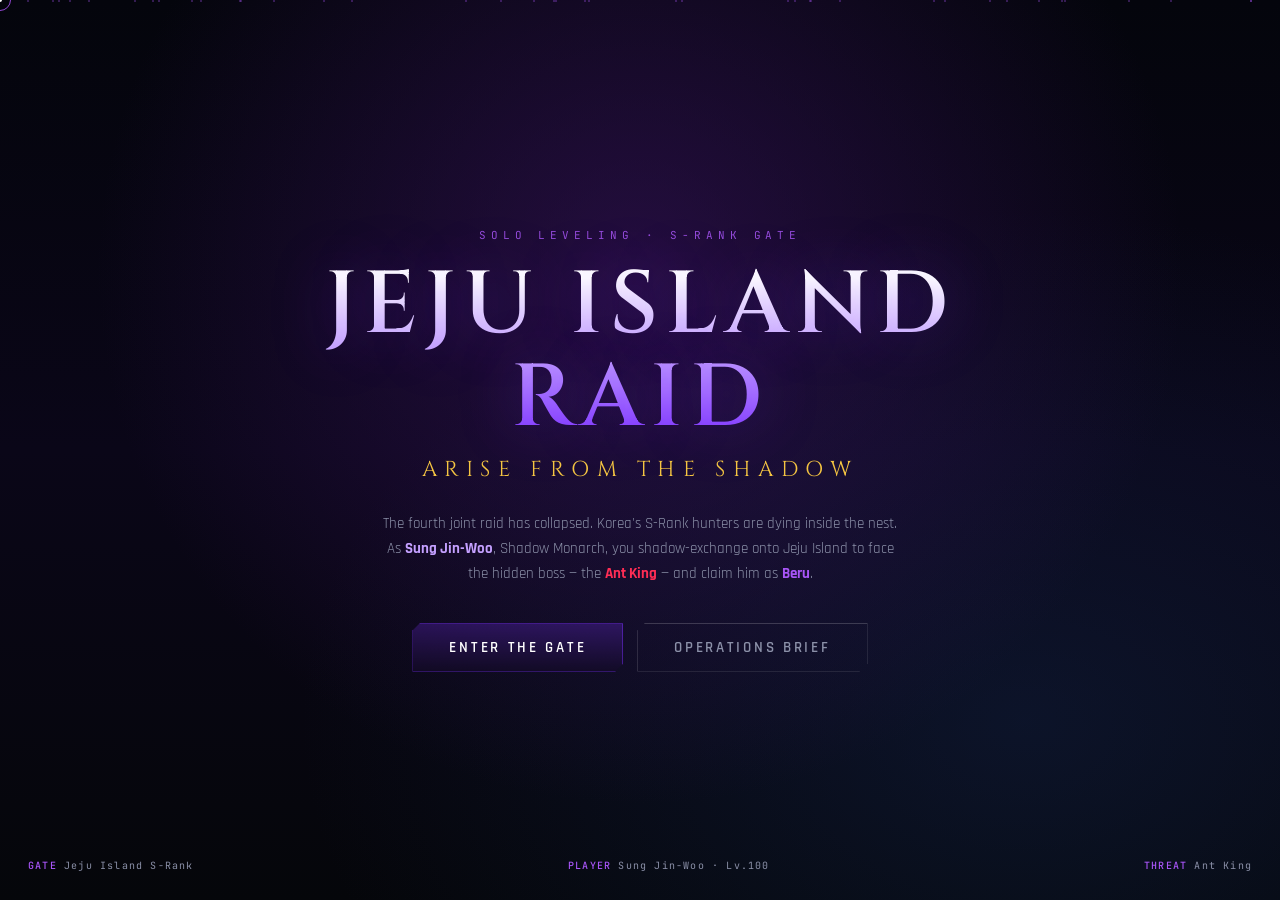
==== jeju-island-raid/jeju-island-raid-PLAY.html @ 2cbc97f1 "Fix freeze: bundle Three.js offline, instant load finish, GoW camera Root cause was CDN Three.js fai" ====
<!DOCTYPE html>
<html lang="en">
<head>
  <meta charset="UTF-8" />
  <meta name="viewport" content="width=device-width, initial-scale=1.0, maximum-scale=1.0, user-scalable=no" />
  <title>JEJU ISLAND RAID — Solo Leveling</title>
  <meta name="description" content="Play as Sung Jin-Woo in the Jeju Island Raid. Shadow Army, Ant King boss, God of War style 3rd person." />
  <link rel="preconnect" href="https://fonts.googleapis.com" />
  <link rel="preconnect" href="https://fonts.gstatic.com" crossorigin />
  <link href="https://fonts.googleapis.com/css2?family=Cinzel:wght@400;600;700&family=JetBrains+Mono:wght@400;500&family=Rajdhani:wght@400;500;600;700&display=swap" rel="stylesheet" />
  
  <style>
    #boot-error {
      display: none; position: fixed; bottom: 12px; left: 12px; right: 12px; z-index: 99999;
      background: #1a0510; border: 1px solid #ff2d55; color: #ff8aa0;
      padding: 12px 16px; font: 12px/1.45 'JetBrains Mono', monospace;
      max-height: 35vh; overflow: auto; white-space: pre-wrap;
    }
    #boot-error.show { display: block; }
  </style>
</head>
<body>
  <canvas id="game-canvas"></canvas>
  <div id="cursor"></div>
  <div id="cursor-dot"></div>
  <div id="hit-vignette"></div>
  <div id="low-hp"></div>
  <div id="letterbox"></div>
  <div id="dmg-layer"></div>
  <div id="boot-error"></div>

  <!-- TITLE -->
  <div id="title-screen" class="screen">
    <div class="screen-particles" id="screen-particles"></div>
    <div class="title-mark">SOLO LEVELING  ·  S-RANK GATE</div>
    <h1 class="main-title">JEJU ISLAND<br/>RAID</h1>
    <div class="sub-title">Arise from the Shadow</div>
    <p class="blurb">
      The fourth joint raid has collapsed. Korea's S-Rank hunters are dying inside the nest.
      As <b style="color:#c4a0ff">Sung Jin-Woo</b>, Shadow Monarch, you shadow-exchange onto Jeju Island
      to face the hidden boss — the <b style="color:#ff2d55">Ant King</b> — and claim him as <b style="color:#a855f7">Beru</b>.
    </p>
    <div class="btn-row">
      <button class="btn" id="btn-start" type="button">Enter the Gate</button>
      <button class="btn secondary" id="btn-how" type="button">Operations Brief</button>
    </div>
    <div id="how-panel" class="hidden" style="margin-top:24px;max-width:560px;padding:18px 22px;background:rgba(8,10,20,0.85);border:1px solid rgba(123,47,255,0.3);font-size:13px;line-height:1.7;color:#a0a4b8;text-align:left">
      <b style="color:#f5c542">CONTROLS</b><br/>
      <span style="color:#e8eaf2">WASD</span> Move · <span style="color:#e8eaf2">Mouse</span> Look (click game) · <span style="color:#e8eaf2">LMB</span> Attack<br/>
      <span style="color:#e8eaf2">1</span> Mutilation · <span style="color:#e8eaf2">2</span> Dagger Rush · <span style="color:#e8eaf2">3</span> Bloodlust<br/>
      <span style="color:#e8eaf2">4</span> Ruler's Authority · <span style="color:#e8eaf2">5</span> Monarch's Domain<br/>
      <span style="color:#e8eaf2">Q</span> Quicksilver · <span style="color:#e8eaf2">E</span> Stealth · <span style="color:#e8eaf2">R</span> Shadow Exchange · <span style="color:#e8eaf2">F</span> ARISE<br/>
      <b style="color:#a855f7">CAMERA</b> God of War style over-shoulder 3rd person. Scroll to zoom.
    </div>
    <div class="lore-panel">
      <span><b>GATE</b> Jeju Island S-Rank</span>
      <span><b>PLAYER</b> Sung Jin-Woo · Lv.100</span>
      <span><b>THREAT</b> Ant King</span>
    </div>
  </div>

  <!-- LOADING -->
  <div id="loading-screen" class="screen hidden">
    <div class="title-mark">SYSTEM</div>
    <h2 class="main-title" style="font-size:clamp(1.5rem,4vw,2.5rem)">SHADOW EXCHANGE</h2>
    <div id="loading-bar-wrap"><div id="loading-bar"></div></div>
    <div id="loading-text">Initializing...</div>
  </div>

  <!-- HUD -->
  <div id="hud">
    <div id="top-bar">
      <div class="mission-badge hud-panel">
        <div class="label">MISSION</div>
        <div class="name">Jeju Island Raid</div>
        <div class="phase" id="phase-label">Beach Assault</div>
      </div>
      <div class="stat-cluster">
        <div class="mini-stat hud-panel"><div class="v" id="kill-count">0</div><div class="l">KILLS</div></div>
        <div class="mini-stat hud-panel"><div class="v" id="shadow-count">0</div><div class="l">SHADOWS</div></div>
      </div>
    </div>
    <div id="boss-bar" class="hud-panel">
      <div class="boss-name-row">
        <span class="boss-name">ANT KING</span>
        <span class="boss-tag" id="boss-hp-text">—</span>
      </div>
      <div class="boss-track"><div class="boss-fill" id="boss-fill"></div></div>
      <div class="boss-phase-pips"><span class="active"></span><span></span><span></span></div>
    </div>
    <div id="objective"></div>
    <div id="story-banner"><div class="chapter"></div><div class="line"></div><div class="sub"></div></div>
    <div id="ally-panel" class="hud-panel">
      <div class="ally-title">KOREAN RAID PARTY</div>
      <div id="ally-list"></div>
    </div>
    <div id="minimap" class="hud-panel">
      <canvas id="minimap-canvas" width="140" height="140"></canvas>
      <div class="mm-label">JEJU · N↑</div>
    </div>
    <div id="kill-feed"></div>
    <div id="combo-display"><div class="count">0</div><div class="label">COMBO</div></div>
    <div id="crosshair"><i></i><i></i><i></i><i></i></div>
    <div id="vitals" class="hud-panel">
      <div class="player-row">
        <div class="avatar-ring">SJ</div>
        <div class="player-meta">
          <div class="name">Sung Jin-Woo</div>
          <div class="rank">SHADOW MONARCH</div>
          <div class="level" id="level-num">Lv. 100</div>
        </div>
      </div>
      <div class="bar-group">
        <div class="bar-line"><span class="tag">HP</span><div class="bar-track"><div class="bar-fill hp" id="hp-fill"></div></div><span class="num" id="hp-num">4500</span></div>
        <div class="bar-line"><span class="tag">MP</span><div class="bar-track"><div class="bar-fill mp" id="mp-fill"></div></div><span class="num" id="mp-num">2800</span></div>
      </div>
    </div>
    <div id="skill-bar" class="hud-panel">
      <div class="skill-slot" data-skill="mutilation"><div class="icon">⚔</div><div class="key">1</div><div class="cd-overlay"></div><div class="name-tip">Mutilation</div></div>
      <div class="skill-slot" data-skill="daggerRush"><div class="icon">🗡</div><div class="key">2</div><div class="cd-overlay"></div><div class="name-tip">Dagger Rush</div></div>
      <div class="skill-slot" data-skill="bloodlust"><div class="icon">👁</div><div class="key">3</div><div class="cd-overlay"></div><div class="name-tip">Bloodlust</div></div>
      <div class="skill-slot" data-skill="rulersAuthority"><div class="icon">✋</div><div class="key">4</div><div class="cd-overlay"></div><div class="name-tip">Ruler's Authority</div></div>
      <div class="skill-slot" data-skill="monarchDomain"><div class="icon">👑</div><div class="key">5</div><div class="cd-overlay"></div><div class="name-tip">Monarch's Domain</div></div>
      <div class="skill-slot" data-skill="quicksilver"><div class="icon">⚡</div><div class="key">Q</div><div class="cd-overlay"></div><div class="name-tip">Quicksilver</div></div>
      <div class="skill-slot" data-skill="stealth"><div class="icon">👤</div><div class="key">E</div><div class="cd-overlay"></div><div class="name-tip">Stealth</div></div>
      <div class="skill-slot" data-skill="shadowExchange"><div class="icon">🌀</div><div class="key">R</div><div class="cd-overlay"></div><div class="name-tip">Shadow Exchange</div></div>
      <div class="skill-slot" data-skill="arise"><div class="icon">🌑</div><div class="key">F</div><div class="cd-overlay"></div><div class="name-tip">ARISE</div></div>
    </div>
    <div id="shadow-tray" class="hud-panel">
      <div class="shadow-tray-title">SHADOW ARMY</div>
      <div class="shadow-list" id="shadow-list"></div>
    </div>
    <div id="interact-prompt"></div>
    <div id="controls-help">
      <div><kbd>WASD</kbd> Move · <kbd>LMB</kbd> Attack · <kbd>1-5</kbd> Skills</div>
      <div><kbd>Q</kbd> Speed · <kbd>E</kbd> Stealth · <kbd>R</kbd> Teleport · <kbd>F</kbd> Arise</div>
    </div>
    <div id="system-msg">
      <div class="sys-label">— SYSTEM —</div>
      <div class="sys-body"></div>
      <div class="sys-sub"></div>
    </div>
  </div>

  <div id="arise-overlay">
    <div class="arise-word">ARISE</div>
    <div class="arise-sub">SHADOW EXTRACTION</div>
  </div>

  <div id="overlay-menu">
    <h2>PAUSED</h2>
    <p style="color:var(--muted);margin-bottom:8px;letter-spacing:0.15em;font-size:13px">JEJU ISLAND S-RANK GATE</p>
    <button class="btn" id="btn-resume" type="button">Resume Raid</button>
    <button class="btn secondary" id="btn-restart" type="button">Restart</button>
    <button class="btn secondary" id="btn-title" type="button">Title Screen</button>
  </div>

  <div id="victory-screen" class="screen hidden">
    <div class="title-mark">GATE CLEARED</div>
    <h1 class="main-title" style="font-size:clamp(2rem,6vw,4rem)">JEJU ISLAND<br/>RECLAIMED</h1>
    <div class="sub-title">The Shadow Monarch Prevails</div>
    <div id="victory-stats" class="blurb" style="text-align:center;line-height:2"></div>
    <div class="btn-row"><button class="btn" id="btn-victory-again" type="button">Raid Again</button></div>
  </div>

  <div id="defeat-screen" class="screen hidden">
    <div class="title-mark">RAID FAILED</div>
    <h1 class="main-title" style="font-size:clamp(2rem,5vw,3.5rem);background:linear-gradient(180deg,#fff,#ff2d55);-webkit-background-clip:text;background-clip:text;color:transparent">YOU HAVE FALLEN</h1>
    <p class="blurb">Even the Shadow Monarch can be overwhelmed. Rise again.</p>
    <div class="btn-row"><button class="btn danger" id="btn-defeat-again" type="button">Try Again</button></div>
  </div>

  <div id="touch-controls">
    <div class="stick-zone"><div class="stick-knob"></div></div>
    <div class="atk-btn">ATK</div>
    <div class="sk-btn" data-skill="mutilation" style="bottom:120px;right:40px">1</div>
    <div class="sk-btn" data-skill="daggerRush" style="bottom:120px;right:100px">2</div>
    <div class="sk-btn" data-skill="monarchDomain" style="bottom:170px;right:70px">5</div>
    <div class="sk-btn" data-skill="shadowExchange" style="bottom:90px;right:160px">R</div>
    <div class="sk-btn" data-skill="arise" style="bottom:170px;right:130px">F</div>
  </div>

  <!-- LOCAL Three.js first (offline-safe). CDN fallbacks if local missing. -->
  
<style>
/* ═══════════════════════════════════════════════════════════════
   JEJU ISLAND RAID — Solo Leveling
   Cinematic HUD & UI System
   ═══════════════════════════════════════════════════════════════ */

:root {
  --void: #05060a;
  --shadow: #0a0c18;
  --purple: #7b2fff;
  --purple-glow: #a855f7;
  --purple-dim: rgba(123, 47, 255, 0.35);
  --crimson: #ff2d55;
  --gold: #f5c542;
  --ice: #5ee7ff;
  --fire: #ff6b2d;
  --heal: #3dff9a;
  --mana: #4da6ff;
  --hp: #ff3b5c;
  --panel: rgba(8, 10, 20, 0.78);
  --border: rgba(123, 47, 255, 0.45);
  --text: #e8eaf2;
  --muted: #8b90a8;
  --font-display: 'Cinzel', 'Times New Roman', serif;
  --font-ui: 'Rajdhani', 'Segoe UI', sans-serif;
  --font-mono: 'JetBrains Mono', 'Consolas', monospace;
}

* { box-sizing: border-box; margin: 0; padding: 0; }

html, body {
  width: 100%; height: 100%;
  overflow: hidden;
  background: var(--void);
  color: var(--text);
  font-family: var(--font-ui);
  user-select: none;
  cursor: none;
}

#game-canvas {
  position: fixed; inset: 0;
  width: 100%; height: 100%;
  display: block;
  z-index: 0;
}

/* ── Custom Cursor ── */
#cursor {
  position: fixed; width: 22px; height: 22px;
  border: 1.5px solid rgba(168, 85, 247, 0.9);
  border-radius: 50%;
  pointer-events: none; z-index: 9999;
  transform: translate(-50%, -50%);
  mix-blend-mode: difference;
  transition: width .12s, height .12s, border-color .12s;
}
#cursor.attack { width: 34px; height: 34px; border-color: var(--crimson); }
#cursor-dot {
  position: fixed; width: 4px; height: 4px;
  background: #fff; border-radius: 50%;
  pointer-events: none; z-index: 9999;
  transform: translate(-50%, -50%);
}

/* ── Screens ── */
.screen {
  position: fixed; inset: 0; z-index: 100;
  display: flex; flex-direction: column;
  align-items: center; justify-content: center;
  background:
    radial-gradient(ellipse at 50% 30%, rgba(60, 20, 100, 0.55), transparent 60%),
    radial-gradient(ellipse at 80% 80%, rgba(20, 40, 80, 0.4), transparent 50%),
    linear-gradient(180deg, #04050c 0%, #0a0618 50%, #05060a 100%);
  transition: opacity .6s ease, visibility .6s;
}
.screen.hidden { opacity: 0; visibility: hidden; pointer-events: none; }
.hidden { display: none !important; }

/* Title screen needs cursor + clicks */
#title-screen, #loading-screen, #victory-screen, #defeat-screen, #overlay-menu {
  cursor: auto;
}
#title-screen .btn, #how-panel, #overlay-menu .btn {
  pointer-events: auto;
  cursor: pointer;
}

.screen-particles {
  position: absolute; inset: 0; overflow: hidden; pointer-events: none;
}
.screen-particles span {
  position: absolute; width: 2px; height: 2px;
  background: var(--purple-glow); border-radius: 50%;
  opacity: 0.4; animation: float-up 8s linear infinite;
}
@keyframes float-up {
  0% { transform: translateY(100vh) scale(0); opacity: 0; }
  20% { opacity: 0.6; }
  100% { transform: translateY(-10vh) scale(1.5); opacity: 0; }
}

.title-mark {
  font-family: var(--font-mono);
  font-size: 11px; letter-spacing: 0.45em;
  color: var(--purple-glow); text-transform: uppercase;
  margin-bottom: 18px; opacity: 0.85;
}
.main-title {
  font-family: var(--font-display);
  font-size: clamp(2.4rem, 7vw, 5.5rem);
  font-weight: 600; letter-spacing: 0.08em;
  background: linear-gradient(180deg, #fff 10%, #c4a0ff 50%, #7b2fff 100%);
  -webkit-background-clip: text; background-clip: text;
  color: transparent;
  text-shadow: 0 0 60px rgba(123, 47, 255, 0.35);
  line-height: 1.05; text-align: center;
}
.sub-title {
  font-family: var(--font-display);
  font-size: clamp(0.95rem, 2.2vw, 1.35rem);
  letter-spacing: 0.35em; color: var(--gold);
  margin-top: 10px; text-transform: uppercase;
}
.blurb {
  max-width: 520px; text-align: center;
  color: var(--muted); font-size: 15px; line-height: 1.65;
  margin: 28px 20px 36px; font-weight: 400;
}

.btn-row { display: flex; gap: 14px; flex-wrap: wrap; justify-content: center; }

.btn {
  position: relative;
  font-family: var(--font-ui);
  font-size: 15px; font-weight: 600; letter-spacing: 0.18em;
  text-transform: uppercase; padding: 14px 36px;
  border: 1px solid var(--border);
  background: linear-gradient(180deg, rgba(123,47,255,0.25), rgba(20,10,40,0.6));
  color: #fff; cursor: pointer;
  transition: all .25s ease;
  clip-path: polygon(8px 0, 100% 0, 100% calc(100% - 8px), calc(100% - 8px) 100%, 0 100%, 0 8px);
}
.btn:hover {
  background: linear-gradient(180deg, rgba(168,85,247,0.45), rgba(60,20,100,0.7));
  box-shadow: 0 0 30px rgba(123,47,255,0.45), inset 0 0 20px rgba(168,85,247,0.15);
  transform: translateY(-2px);
}
.btn.secondary {
  background: transparent; border-color: rgba(255,255,255,0.18); color: var(--muted);
}
.btn.secondary:hover { color: #fff; border-color: rgba(255,255,255,0.4); box-shadow: none; }
.btn.danger {
  border-color: rgba(255,45,85,0.5);
  background: linear-gradient(180deg, rgba(255,45,85,0.25), rgba(40,5,15,0.6));
}

.lore-panel {
  position: absolute; bottom: 28px; left: 28px; right: 28px;
  display: flex; justify-content: space-between; gap: 20px;
  font-family: var(--font-mono); font-size: 10px;
  color: var(--muted); letter-spacing: 0.12em; flex-wrap: wrap;
}
.lore-panel b { color: var(--purple-glow); font-weight: 500; }

/* ── Loading ── */
#loading-bar-wrap {
  width: min(360px, 70vw); height: 3px;
  background: rgba(255,255,255,0.08); margin-top: 28px; overflow: hidden;
}
#loading-bar {
  height: 100%; width: 0%;
  background: linear-gradient(90deg, var(--purple), var(--purple-glow), var(--ice));
  box-shadow: 0 0 12px var(--purple-glow);
  transition: width .2s ease;
}
#loading-text {
  margin-top: 12px; font-family: var(--font-mono);
  font-size: 11px; letter-spacing: 0.2em; color: var(--muted);
}

/* ── HUD ── */
#hud {
  position: fixed; inset: 0; z-index: 20;
  pointer-events: none; opacity: 0;
  transition: opacity .5s;
}
#hud.visible { opacity: 1; }

.hud-panel {
  background: var(--panel);
  backdrop-filter: blur(14px); -webkit-backdrop-filter: blur(14px);
  border: 1px solid rgba(123, 47, 255, 0.28);
  box-shadow: 0 8px 32px rgba(0,0,0,0.45), inset 0 1px 0 rgba(255,255,255,0.04);
}

/* Top bar */
#top-bar {
  position: absolute; top: 0; left: 0; right: 0;
  display: flex; justify-content: space-between; align-items: flex-start;
  padding: 16px 20px; gap: 16px;
}

.mission-badge {
  padding: 10px 16px; min-width: 220px;
}
.mission-badge .label {
  font-family: var(--font-mono); font-size: 9px;
  letter-spacing: 0.3em; color: var(--purple-glow); margin-bottom: 4px;
}
.mission-badge .name {
  font-family: var(--font-display); font-size: 15px; letter-spacing: 0.08em;
}
.mission-badge .phase {
  font-size: 12px; color: var(--muted); margin-top: 2px;
}

.stat-cluster { display: flex; gap: 10px; align-items: stretch; }

.mini-stat {
  padding: 8px 14px; text-align: center; min-width: 72px;
}
.mini-stat .v {
  font-family: var(--font-display); font-size: 18px; color: var(--gold);
  line-height: 1;
}
.mini-stat .l {
  font-family: var(--font-mono); font-size: 9px;
  letter-spacing: 0.15em; color: var(--muted); margin-top: 3px;
}

/* Player vitals */
#vitals {
  position: absolute; bottom: 24px; left: 20px;
  width: min(340px, 42vw); padding: 14px 16px;
}
.player-row {
  display: flex; align-items: center; gap: 12px; margin-bottom: 10px;
}
.avatar-ring {
  width: 52px; height: 52px; border-radius: 50%;
  border: 2px solid var(--purple-glow);
  background:
    radial-gradient(circle at 40% 35%, #3a2060, #120818),
    linear-gradient(135deg, #7b2fff, #1a0a30);
  display: flex; align-items: center; justify-content: center;
  font-family: var(--font-display); font-size: 16px; color: #fff;
  box-shadow: 0 0 20px rgba(123,47,255,0.5);
  flex-shrink: 0; position: relative;
}
.avatar-ring::after {
  content: ''; position: absolute; inset: -4px;
  border-radius: 50%; border: 1px solid rgba(168,85,247,0.3);
  animation: pulse-ring 2.4s ease-in-out infinite;
}
@keyframes pulse-ring {
  0%, 100% { opacity: 0.4; transform: scale(1); }
  50% { opacity: 1; transform: scale(1.05); }
}
.player-meta .name {
  font-family: var(--font-display); font-size: 15px; letter-spacing: 0.06em;
}
.player-meta .rank {
  font-family: var(--font-mono); font-size: 10px;
  color: var(--purple-glow); letter-spacing: 0.2em; margin-top: 2px;
}
.player-meta .level {
  font-size: 12px; color: var(--gold); margin-top: 1px;
}

.bar-group { display: flex; flex-direction: column; gap: 6px; }
.bar-line {
  display: grid; grid-template-columns: 28px 1fr 44px;
  align-items: center; gap: 8px;
}
.bar-line .tag {
  font-family: var(--font-mono); font-size: 10px;
  letter-spacing: 0.1em; color: var(--muted);
}
.bar-track {
  height: 8px; background: rgba(0,0,0,0.45);
  border: 1px solid rgba(255,255,255,0.06);
  overflow: hidden; position: relative;
  clip-path: polygon(0 0, 100% 0, 100% 100%, 4px 100%, 0 calc(100% - 4px));
}
.bar-fill {
  height: 100%; width: 100%;
  transition: width .18s ease-out;
  position: relative;
}
.bar-fill::after {
  content: ''; position: absolute; inset: 0;
  background: linear-gradient(180deg, rgba(255,255,255,0.25), transparent 60%);
}
.bar-fill.hp { background: linear-gradient(90deg, #8b1028, var(--hp), #ff7a90); box-shadow: 0 0 10px rgba(255,59,92,0.5); }
.bar-fill.mp { background: linear-gradient(90deg, #104a8b, var(--mana), #7ec8ff); box-shadow: 0 0 10px rgba(77,166,255,0.5); }
.bar-fill.xp { background: linear-gradient(90deg, #5a3a00, var(--gold), #ffe08a); height: 4px; }
.bar-line .num {
  font-family: var(--font-mono); font-size: 10px;
  color: var(--text); text-align: right;
}

/* Skills */
#skill-bar {
  position: absolute; bottom: 24px; left: 50%;
  transform: translateX(-50%);
  display: flex; gap: 8px; padding: 10px 14px;
  pointer-events: auto;
}
.skill-slot {
  width: 58px; height: 58px;
  border: 1px solid rgba(123,47,255,0.35);
  background: rgba(10, 8, 22, 0.85);
  position: relative; cursor: pointer;
  transition: transform .15s, border-color .15s, box-shadow .15s;
  clip-path: polygon(6px 0, 100% 0, 100% calc(100% - 6px), calc(100% - 6px) 100%, 0 100%, 0 6px);
}
.skill-slot:hover, .skill-slot.ready:hover {
  transform: translateY(-3px);
  border-color: var(--purple-glow);
  box-shadow: 0 0 18px rgba(123,47,255,0.45);
}
.skill-slot .icon {
  position: absolute; inset: 0;
  display: flex; align-items: center; justify-content: center;
  font-size: 20px; filter: drop-shadow(0 0 6px rgba(168,85,247,0.6));
}
.skill-slot .key {
  position: absolute; bottom: 2px; right: 4px;
  font-family: var(--font-mono); font-size: 9px;
  color: var(--gold); background: rgba(0,0,0,0.55);
  padding: 1px 4px; border-radius: 2px;
}
.skill-slot .cd-overlay {
  position: absolute; inset: 0;
  background: rgba(0,0,0,0.65);
  display: flex; align-items: center; justify-content: center;
  font-family: var(--font-mono); font-size: 14px; color: #fff;
  opacity: 0; pointer-events: none;
}
.skill-slot.on-cd .cd-overlay { opacity: 1; }
.skill-slot .name-tip {
  position: absolute; bottom: calc(100% + 8px); left: 50%;
  transform: translateX(-50%);
  white-space: nowrap; padding: 6px 10px;
  background: rgba(8,10,20,0.95); border: 1px solid var(--border);
  font-size: 11px; letter-spacing: 0.08em; opacity: 0;
  pointer-events: none; transition: opacity .15s;
}
.skill-slot:hover .name-tip { opacity: 1; }

/* Shadow army tray */
#shadow-tray {
  position: absolute; bottom: 24px; right: 20px;
  padding: 12px 14px; width: min(280px, 36vw);
}
.shadow-tray-title {
  font-family: var(--font-mono); font-size: 9px;
  letter-spacing: 0.28em; color: var(--purple-glow); margin-bottom: 8px;
}
.shadow-list { display: flex; flex-direction: column; gap: 6px; }
.shadow-row {
  display: grid; grid-template-columns: 28px 1fr auto;
  gap: 8px; align-items: center;
  padding: 5px 8px;
  background: rgba(123,47,255,0.08);
  border-left: 2px solid var(--purple);
}
.shadow-row .rank {
  font-family: var(--font-mono); font-size: 9px;
  color: var(--gold); letter-spacing: 0.05em;
}
.shadow-row .sname {
  font-size: 12px; letter-spacing: 0.04em;
}
.shadow-row .scount {
  font-family: var(--font-mono); font-size: 11px; color: var(--ice);
}

/* Ally panel */
#ally-panel {
  position: absolute; top: 90px; left: 20px;
  padding: 10px 12px; width: 200px;
}
.ally-title {
  font-family: var(--font-mono); font-size: 9px;
  letter-spacing: 0.25em; color: var(--gold); margin-bottom: 8px;
}
.ally-row {
  display: flex; align-items: center; gap: 8px;
  margin-bottom: 7px; font-size: 12px;
}
.ally-dot {
  width: 8px; height: 8px; border-radius: 50%;
  background: var(--heal); box-shadow: 0 0 6px var(--heal); flex-shrink: 0;
}
.ally-dot.down { background: var(--crimson); box-shadow: 0 0 6px var(--crimson); }
.ally-dot.busy { background: var(--fire); box-shadow: 0 0 6px var(--fire); }
.ally-name { flex: 1; white-space: nowrap; overflow: hidden; text-overflow: ellipsis; }
.ally-hp {
  width: 48px; height: 3px; background: rgba(0,0,0,0.5);
  overflow: hidden;
}
.ally-hp > i {
  display: block; height: 100%; width: 100%;
  background: linear-gradient(90deg, #1a6b3a, var(--heal));
}

/* Boss bar */
#boss-bar {
  position: absolute; top: 18px; left: 50%;
  transform: translateX(-50%);
  width: min(560px, 70vw);
  padding: 12px 18px;
  opacity: 0; transition: opacity .4s;
  pointer-events: none;
}
#boss-bar.visible { opacity: 1; }
.boss-name-row {
  display: flex; justify-content: space-between; align-items: baseline;
  margin-bottom: 6px;
}
.boss-name {
  font-family: var(--font-display); font-size: 16px;
  letter-spacing: 0.12em; color: var(--crimson);
  text-shadow: 0 0 16px rgba(255,45,85,0.5);
}
.boss-tag {
  font-family: var(--font-mono); font-size: 10px;
  letter-spacing: 0.2em; color: var(--muted);
}
.boss-track {
  height: 12px; background: rgba(0,0,0,0.55);
  border: 1px solid rgba(255,45,85,0.35);
  overflow: hidden; position: relative;
}
.boss-fill {
  height: 100%; width: 100%;
  background: linear-gradient(90deg, #4a0510, var(--crimson), #ff8a9a);
  box-shadow: 0 0 16px rgba(255,45,85,0.55);
  transition: width .2s ease-out;
  position: relative;
}
.boss-fill::after {
  content: ''; position: absolute; inset: 0;
  background: linear-gradient(180deg, rgba(255,255,255,0.2), transparent 55%);
}
.boss-phase-pips {
  display: flex; gap: 4px; margin-top: 6px; justify-content: center;
}
.boss-phase-pips span {
  width: 28px; height: 3px; background: rgba(255,255,255,0.15);
}
.boss-phase-pips span.active { background: var(--crimson); box-shadow: 0 0 8px var(--crimson); }
.boss-phase-pips span.done { background: var(--gold); }

/* Crosshair center */
#crosshair {
  position: absolute; top: 50%; left: 50%;
  transform: translate(-50%, -50%);
  width: 28px; height: 28px; pointer-events: none;
  opacity: 0.7;
}
#crosshair::before, #crosshair::after {
  content: ''; position: absolute; background: rgba(232,234,242,0.7);
}
#crosshair::before { width: 2px; height: 100%; left: 50%; transform: translateX(-50%); }
#crosshair::after { height: 2px; width: 100%; top: 50%; transform: translateY(-50%); }
#crosshair i {
  position: absolute; width: 6px; height: 6px;
  border: 1.5px solid var(--purple-glow);
}
#crosshair i:nth-child(1) { top: 0; left: 0; border-right: 0; border-bottom: 0; }
#crosshair i:nth-child(2) { top: 0; right: 0; border-left: 0; border-bottom: 0; }
#crosshair i:nth-child(3) { bottom: 0; left: 0; border-right: 0; border-top: 0; }
#crosshair i:nth-child(4) { bottom: 0; right: 0; border-left: 0; border-top: 0; }

/* Damage numbers */
#dmg-layer {
  position: fixed; inset: 0; z-index: 30;
  pointer-events: none; overflow: hidden;
}
.dmg-num {
  position: absolute;
  font-family: var(--font-display);
  font-weight: 700; font-size: 22px;
  color: #fff; text-shadow: 0 0 8px rgba(0,0,0,0.8), 0 2px 0 #000;
  animation: dmg-float 0.9s ease-out forwards;
  pointer-events: none;
}
.dmg-num.crit {
  font-size: 32px; color: var(--gold);
  text-shadow: 0 0 16px rgba(245,197,66,0.8), 0 2px 0 #000;
}
.dmg-num.heal { color: var(--heal); font-size: 18px; }
.dmg-num.shadow { color: var(--purple-glow); font-size: 16px; }
.dmg-num.skill { color: var(--ice); font-size: 26px; }
@keyframes dmg-float {
  0% { opacity: 1; transform: translate(-50%, 0) scale(0.6); }
  20% { transform: translate(-50%, -20px) scale(1.15); }
  100% { opacity: 0; transform: translate(-50%, -70px) scale(0.9); }
}

/* Combo / kill feed */
#combo-display {
  position: absolute; top: 38%; right: 28px;
  text-align: right; opacity: 0; transition: opacity .2s;
}
#combo-display.show { opacity: 1; }
#combo-display .count {
  font-family: var(--font-display); font-size: 42px;
  color: var(--gold); line-height: 1;
  text-shadow: 0 0 24px rgba(245,197,66,0.5);
}
#combo-display .label {
  font-family: var(--font-mono); font-size: 11px;
  letter-spacing: 0.3em; color: var(--muted);
}

#kill-feed {
  position: absolute; top: 100px; right: 20px;
  width: 260px; display: flex; flex-direction: column; gap: 4px;
}
.kill-item {
  font-family: var(--font-mono); font-size: 11px;
  padding: 6px 10px;
  background: rgba(8,10,20,0.7); border-left: 2px solid var(--purple);
  animation: feed-in .3s ease-out;
  color: var(--muted);
}
.kill-item b { color: var(--purple-glow); font-weight: 500; }
.kill-item.boss { border-left-color: var(--crimson); }
.kill-item.boss b { color: var(--crimson); }
@keyframes feed-in {
  from { opacity: 0; transform: translateX(20px); }
  to { opacity: 1; transform: translateX(0); }
}

/* Story / cinematic banner */
#story-banner {
  position: absolute; top: 22%; left: 50%;
  transform: translateX(-50%);
  text-align: center; max-width: 700px;
  opacity: 0; transition: opacity .5s;
  pointer-events: none; padding: 0 20px;
}
#story-banner.show { opacity: 1; }
#story-banner .chapter {
  font-family: var(--font-mono); font-size: 11px;
  letter-spacing: 0.4em; color: var(--purple-glow); margin-bottom: 8px;
}
#story-banner .line {
  font-family: var(--font-display); font-size: clamp(1.2rem, 3vw, 2rem);
  letter-spacing: 0.1em; line-height: 1.3;
  text-shadow: 0 4px 30px rgba(0,0,0,0.9);
}
#story-banner .sub {
  margin-top: 10px; font-size: 14px; color: var(--muted);
  letter-spacing: 0.06em;
}

/* Objective toast */
#objective {
  position: absolute; top: 88px; left: 50%;
  transform: translateX(-50%);
  padding: 8px 18px;
  font-family: var(--font-mono); font-size: 12px;
  letter-spacing: 0.12em;
  border: 1px solid rgba(245,197,66,0.3);
  background: rgba(8,10,20,0.75);
  color: var(--gold);
  opacity: 0; transition: opacity .4s;
  white-space: nowrap; max-width: 90vw; overflow: hidden; text-overflow: ellipsis;
}
#objective.show { opacity: 1; }

/* Interact prompt */
#interact-prompt {
  position: absolute; bottom: 130px; left: 50%;
  transform: translateX(-50%);
  padding: 8px 16px;
  font-size: 13px; letter-spacing: 0.1em;
  background: rgba(8,10,20,0.85);
  border: 1px solid var(--border);
  opacity: 0; transition: opacity .2s;
  pointer-events: none;
}
#interact-prompt.show { opacity: 1; }
#interact-prompt kbd {
  display: inline-block; padding: 2px 7px;
  border: 1px solid var(--gold); color: var(--gold);
  font-family: var(--font-mono); font-size: 11px; margin-right: 8px;
}

/* Pause / death / victory overlays */
#overlay-menu {
  position: fixed; inset: 0; z-index: 80;
  background: rgba(4,5,12,0.82);
  backdrop-filter: blur(10px);
  display: none; flex-direction: column;
  align-items: center; justify-content: center; gap: 16px;
}
#overlay-menu.open { display: flex; }
#overlay-menu h2 {
  font-family: var(--font-display); font-size: 2.4rem;
  letter-spacing: 0.15em; margin-bottom: 12px;
}

/* Controls help */
#controls-help {
  position: absolute; bottom: 110px; left: 20px;
  font-family: var(--font-mono); font-size: 10px;
  color: var(--muted); letter-spacing: 0.06em;
  line-height: 1.7; opacity: 0.7;
  transition: opacity .3s;
}
#controls-help.hide { opacity: 0; }
#controls-help kbd {
  display: inline-block; min-width: 16px; text-align: center;
  padding: 1px 4px; margin-right: 2px;
  border: 1px solid rgba(255,255,255,0.2);
  color: var(--text); font-size: 9px;
}

/* System notification (Solo Leveling style) */
#system-msg {
  position: absolute; top: 50%; left: 50%;
  transform: translate(-50%, -50%);
  min-width: 320px; max-width: 90vw;
  padding: 20px 28px;
  background: linear-gradient(180deg, rgba(15,10,30,0.95), rgba(8,6,18,0.98));
  border: 1px solid var(--purple);
  box-shadow: 0 0 40px rgba(123,47,255,0.35), inset 0 0 30px rgba(123,47,255,0.08);
  text-align: center;
  opacity: 0; pointer-events: none;
  transition: opacity .35s;
  z-index: 50;
}
#system-msg.show { opacity: 1; }
#system-msg .sys-label {
  font-family: var(--font-mono); font-size: 10px;
  letter-spacing: 0.4em; color: var(--purple-glow); margin-bottom: 10px;
}
#system-msg .sys-body {
  font-family: var(--font-display); font-size: 18px;
  letter-spacing: 0.08em; line-height: 1.4;
}
#system-msg .sys-sub {
  margin-top: 8px; font-size: 13px; color: var(--muted);
}

/* Arise cinematic */
#arise-overlay {
  position: fixed; inset: 0; z-index: 90;
  display: none; align-items: center; justify-content: center;
  background: radial-gradient(circle, rgba(40,10,80,0.4), rgba(0,0,0,0.92));
  flex-direction: column;
}
#arise-overlay.active { display: flex; }
#arise-overlay .arise-word {
  font-family: var(--font-display);
  font-size: clamp(3rem, 12vw, 8rem);
  letter-spacing: 0.35em;
  color: #fff;
  text-shadow:
    0 0 20px var(--purple-glow),
    0 0 60px var(--purple),
    0 0 120px rgba(123,47,255,0.8);
  animation: arise-pulse 1.2s ease-in-out infinite;
}
@keyframes arise-pulse {
  0%, 100% { transform: scale(1); filter: brightness(1); }
  50% { transform: scale(1.04); filter: brightness(1.3); }
}
#arise-overlay .arise-sub {
  margin-top: 20px;
  font-family: var(--font-mono); font-size: 14px;
  letter-spacing: 0.4em; color: var(--purple-glow);
}

/* Mobile touch controls */
#touch-controls {
  display: none; position: fixed; inset: 0; z-index: 25; pointer-events: none;
}
#touch-controls .stick-zone {
  position: absolute; bottom: 30px; left: 30px;
  width: 120px; height: 120px; pointer-events: auto;
  border-radius: 50%; background: rgba(255,255,255,0.06);
  border: 1px solid rgba(255,255,255,0.12);
}
#touch-controls .stick-knob {
  position: absolute; width: 48px; height: 48px;
  border-radius: 50%; background: rgba(168,85,247,0.45);
  border: 1px solid var(--purple-glow);
  top: 50%; left: 50%; transform: translate(-50%, -50%);
}
#touch-controls .atk-btn {
  position: absolute; bottom: 40px; right: 30px;
  width: 70px; height: 70px; border-radius: 50%;
  background: rgba(255,45,85,0.3); border: 1px solid var(--crimson);
  pointer-events: auto; display: flex; align-items: center; justify-content: center;
  font-family: var(--font-mono); font-size: 11px; letter-spacing: 0.1em;
}
#touch-controls .sk-btn {
  position: absolute; pointer-events: auto;
  width: 48px; height: 48px; border-radius: 50%;
  background: rgba(123,47,255,0.3); border: 1px solid var(--purple);
  display: flex; align-items: center; justify-content: center;
  font-size: 14px;
}
@media (pointer: coarse) {
  #touch-controls { display: block; }
  #controls-help { display: none; }
  body { cursor: auto; }
  #cursor, #cursor-dot { display: none !important; }
}

/* Letterbox for cinematics */
#letterbox {
  position: fixed; inset: 0; z-index: 40; pointer-events: none;
  opacity: 0; transition: opacity .5s;
}
#letterbox.active { opacity: 1; }
#letterbox::before, #letterbox::after {
  content: ''; position: absolute; left: 0; right: 0;
  height: 11vh; background: #000;
}
#letterbox::before { top: 0; }
#letterbox::after { bottom: 0; }

/* minimap */
#minimap {
  position: absolute; top: 90px; right: 20px;
  width: 140px; height: 140px;
  border: 1px solid rgba(123,47,255,0.4);
  background: rgba(5,8,16,0.75);
  overflow: hidden;
  clip-path: polygon(8px 0, 100% 0, 100% calc(100% - 8px), calc(100% - 8px) 100%, 0 100%, 0 8px);
}
#minimap canvas { width: 100%; height: 100%; display: block; }
#minimap .mm-label {
  position: absolute; bottom: 4px; left: 6px;
  font-family: var(--font-mono); font-size: 8px;
  letter-spacing: 0.15em; color: var(--muted);
}

/* Hit vignette */
#hit-vignette {
  position: fixed; inset: 0; z-index: 15; pointer-events: none;
  background: radial-gradient(ellipse at center, transparent 50%, rgba(180,0,30,0.55) 100%);
  opacity: 0; transition: opacity .15s;
}

/* Low HP pulse */
#low-hp {
  position: fixed; inset: 0; z-index: 14; pointer-events: none;
  box-shadow: inset 0 0 80px rgba(255,45,85,0.35);
  opacity: 0; transition: opacity .3s;
  animation: none;
}
#low-hp.on {
  opacity: 1;
  animation: lowhp-pulse 1.2s ease-in-out infinite;
}
@keyframes lowhp-pulse {
  0%, 100% { opacity: 0.4; }
  50% { opacity: 0.85; }
}

/* Scrollbar hide for any overflow panels */
::-webkit-scrollbar { width: 0; height: 0; }

</style>
<script>
/**
 * @license
 * Copyright 2010-2021 Three.js Authors
 * SPDX-License-Identifier: MIT
 */
!function(t,e){"object"==typeof exports&&"undefined"!=typeof module?e(exports):"function"==typeof define&&define.amd?define(["exports"],e):e((t="undefined"!=typeof globalThis?globalThis:t||self).THREE={})}(this,(function(t){"use strict";const e="128",n=100,i=300,r=301,s=302,a=303,o=304,l=306,c=307,h=1e3,u=1001,d=1002,p=1003,m=1004,f=1005,g=1006,v=1007,y=1008,x=1009,_=1012,w=1014,b=1015,M=1016,S=1020,T=1022,E=1023,A=1026,L=1027,R=33776,C=33777,P=33778,D=33779,I=35840,N=35841,B=35842,z=35843,F=37492,O=37496,H=2300,G=2301,U=2302,k=2400,V=2401,W=2402,j=2500,q=2501,X=3e3,Y=3001,Z=3007,J=3002,Q=3004,K=3005,$=3006,tt=7680,et=35044,nt=35048,it="300 es";class rt{addEventListener(t,e){void 0===this._listeners&&(this._listeners={});const n=this._listeners;void 0===n[t]&&(n[t]=[]),-1===n[t].indexOf(e)&&n[t].push(e)}hasEventListener(t,e){if(void 0===this._listeners)return!1;const n=this._listeners;return void 0!==n[t]&&-1!==n[t].indexOf(e)}removeEventListener(t,e){if(void 0===this._listeners)return;const n=this._listeners[t];if(void 0!==n){const t=n.indexOf(e);-1!==t&&n.splice(t,1)}}dispatchEvent(t){if(void 0===this._listeners)return;const e=this._listeners[t.type];if(void 0!==e){t.target=this;const n=e.slice(0);for(let e=0,i=n.length;e<i;e++)n[e].call(this,t);t.target=null}}}const st=[];for(let t=0;t<256;t++)st[t]=(t<16?"0":"")+t.toString(16);let at=1234567;const ot=Math.PI/180,lt=180/Math.PI;function ct(){const t=4294967295*Math.random()|0,e=4294967295*Math.random()|0,n=4294967295*Math.random()|0,i=4294967295*Math.random()|0;return(st[255&t]+st[t>>8&255]+st[t>>16&255]+st[t>>24&255]+"-"+st[255&e]+st[e>>8&255]+"-"+st[e>>16&15|64]+st[e>>24&255]+"-"+st[63&n|128]+st[n>>8&255]+"-"+st[n>>16&255]+st[n>>24&255]+st[255&i]+st[i>>8&255]+st[i>>16&255]+st[i>>24&255]).toUpperCase()}function ht(t,e,n){return Math.max(e,Math.min(n,t))}function ut(t,e){return(t%e+e)%e}function dt(t,e,n){return(1-n)*t+n*e}function pt(t){return 0==(t&t-1)&&0!==t}function mt(t){return Math.pow(2,Math.ceil(Math.log(t)/Math.LN2))}function ft(t){return Math.pow(2,Math.floor(Math.log(t)/Math.LN2))}var gt=Object.freeze({__proto__:null,DEG2RAD:ot,RAD2DEG:lt,generateUUID:ct,clamp:ht,euclideanModulo:ut,mapLinear:function(t,e,n,i,r){return i+(t-e)*(r-i)/(n-e)},inverseLerp:function(t,e,n){return t!==e?(n-t)/(e-t):0},lerp:dt,damp:function(t,e,n,i){return dt(t,e,1-Math.exp(-n*i))},pingpong:function(t,e=1){return e-Math.abs(ut(t,2*e)-e)},smoothstep:function(t,e,n){return t<=e?0:t>=n?1:(t=(t-e)/(n-e))*t*(3-2*t)},smootherstep:function(t,e,n){return t<=e?0:t>=n?1:(t=(t-e)/(n-e))*t*t*(t*(6*t-15)+10)},randInt:function(t,e){return t+Math.floor(Math.random()*(e-t+1))},randFloat:function(t,e){return t+Math.random()*(e-t)},randFloatSpread:function(t){return t*(.5-Math.random())},seededRandom:function(t){return void 0!==t&&(at=t%2147483647),at=16807*at%2147483647,(at-1)/2147483646},degToRad:function(t){return t*ot},radToDeg:function(t){return t*lt},isPowerOfTwo:pt,ceilPowerOfTwo:mt,floorPowerOfTwo:ft,setQuaternionFromProperEuler:function(t,e,n,i,r){const s=Math.cos,a=Math.sin,o=s(n/2),l=a(n/2),c=s((e+i)/2),h=a((e+i)/2),u=s((e-i)/2),d=a((e-i)/2),p=s((i-e)/2),m=a((i-e)/2);switch(r){case"XYX":t.set(o*h,l*u,l*d,o*c);break;case"YZY":t.set(l*d,o*h,l*u,o*c);break;case"ZXZ":t.set(l*u,l*d,o*h,o*c);break;case"XZX":t.set(o*h,l*m,l*p,o*c);break;case"YXY":t.set(l*p,o*h,l*m,o*c);break;case"ZYZ":t.set(l*m,l*p,o*h,o*c);break;default:console.warn("THREE.MathUtils: .setQuaternionFromProperEuler() encountered an unknown order: "+r)}}});class vt{constructor(t=0,e=0){this.x=t,this.y=e}get width(){return this.x}set width(t){this.x=t}get height(){return this.y}set height(t){this.y=t}set(t,e){return this.x=t,this.y=e,this}setScalar(t){return this.x=t,this.y=t,this}setX(t){return this.x=t,this}setY(t){return this.y=t,this}setComponent(t,e){switch(t){case 0:this.x=e;break;case 1:this.y=e;break;default:throw new Error("index is out of range: "+t)}return this}getComponent(t){switch(t){case 0:return this.x;case 1:return this.y;default:throw new Error("index is out of range: "+t)}}clone(){return new this.constructor(this.x,this.y)}copy(t){return this.x=t.x,this.y=t.y,this}add(t,e){return void 0!==e?(console.warn("THREE.Vector2: .add() now only accepts one argument. Use .addVectors( a, b ) instead."),this.addVectors(t,e)):(this.x+=t.x,this.y+=t.y,this)}addScalar(t){return this.x+=t,this.y+=t,this}addVectors(t,e){return this.x=t.x+e.x,this.y=t.y+e.y,this}addScaledVector(t,e){return this.x+=t.x*e,this.y+=t.y*e,this}sub(t,e){return void 0!==e?(console.warn("THREE.Vector2: .sub() now only accepts one argument. Use .subVectors( a, b ) instead."),this.subVectors(t,e)):(this.x-=t.x,this.y-=t.y,this)}subScalar(t){return this.x-=t,this.y-=t,this}subVectors(t,e){return this.x=t.x-e.x,this.y=t.y-e.y,this}multiply(t){return this.x*=t.x,this.y*=t.y,this}multiplyScalar(t){return this.x*=t,this.y*=t,this}divide(t){return this.x/=t.x,this.y/=t.y,this}divideScalar(t){return this.multiplyScalar(1/t)}applyMatrix3(t){const e=this.x,n=this.y,i=t.elements;return this.x=i[0]*e+i[3]*n+i[6],this.y=i[1]*e+i[4]*n+i[7],this}min(t){return this.x=Math.min(this.x,t.x),this.y=Math.min(this.y,t.y),this}max(t){return this.x=Math.max(this.x,t.x),this.y=Math.max(this.y,t.y),this}clamp(t,e){return this.x=Math.max(t.x,Math.min(e.x,this.x)),this.y=Math.max(t.y,Math.min(e.y,this.y)),this}clampScalar(t,e){return this.x=Math.max(t,Math.min(e,this.x)),this.y=Math.max(t,Math.min(e,this.y)),this}clampLength(t,e){const n=this.length();return this.divideScalar(n||1).multiplyScalar(Math.max(t,Math.min(e,n)))}floor(){return this.x=Math.floor(this.x),this.y=Math.floor(this.y),this}ceil(){return this.x=Math.ceil(this.x),this.y=Math.ceil(this.y),this}round(){return this.x=Math.round(this.x),this.y=Math.round(this.y),this}roundToZero(){return this.x=this.x<0?Math.ceil(this.x):Math.floor(this.x),this.y=this.y<0?Math.ceil(this.y):Math.floor(this.y),this}negate(){return this.x=-this.x,this.y=-this.y,this}dot(t){return this.x*t.x+this.y*t.y}cross(t){return this.x*t.y-this.y*t.x}lengthSq(){return this.x*this.x+this.y*this.y}length(){return Math.sqrt(this.x*this.x+this.y*this.y)}manhattanLength(){return Math.abs(this.x)+Math.abs(this.y)}normalize(){return this.divideScalar(this.length()||1)}angle(){return Math.atan2(-this.y,-this.x)+Math.PI}distanceTo(t){return Math.sqrt(this.distanceToSquared(t))}distanceToSquared(t){const e=this.x-t.x,n=this.y-t.y;return e*e+n*n}manhattanDistanceTo(t){return Math.abs(this.x-t.x)+Math.abs(this.y-t.y)}setLength(t){return this.normalize().multiplyScalar(t)}lerp(t,e){return this.x+=(t.x-this.x)*e,this.y+=(t.y-this.y)*e,this}lerpVectors(t,e,n){return this.x=t.x+(e.x-t.x)*n,this.y=t.y+(e.y-t.y)*n,this}equals(t){return t.x===this.x&&t.y===this.y}fromArray(t,e=0){return this.x=t[e],this.y=t[e+1],this}toArray(t=[],e=0){return t[e]=this.x,t[e+1]=this.y,t}fromBufferAttribute(t,e,n){return void 0!==n&&console.warn("THREE.Vector2: offset has been removed from .fromBufferAttribute()."),this.x=t.getX(e),this.y=t.getY(e),this}rotateAround(t,e){const n=Math.cos(e),i=Math.sin(e),r=this.x-t.x,s=this.y-t.y;return this.x=r*n-s*i+t.x,this.y=r*i+s*n+t.y,this}random(){return this.x=Math.random(),this.y=Math.random(),this}}vt.prototype.isVector2=!0;class yt{constructor(){this.elements=[1,0,0,0,1,0,0,0,1],arguments.length>0&&console.error("THREE.Matrix3: the constructor no longer reads arguments. use .set() instead.")}set(t,e,n,i,r,s,a,o,l){const c=this.elements;return c[0]=t,c[1]=i,c[2]=a,c[3]=e,c[4]=r,c[5]=o,c[6]=n,c[7]=s,c[8]=l,this}identity(){return this.set(1,0,0,0,1,0,0,0,1),this}copy(t){const e=this.elements,n=t.elements;return e[0]=n[0],e[1]=n[1],e[2]=n[2],e[3]=n[3],e[4]=n[4],e[5]=n[5],e[6]=n[6],e[7]=n[7],e[8]=n[8],this}extractBasis(t,e,n){return t.setFromMatrix3Column(this,0),e.setFromMatrix3Column(this,1),n.setFromMatrix3Column(this,2),this}setFromMatrix4(t){const e=t.elements;return this.set(e[0],e[4],e[8],e[1],e[5],e[9],e[2],e[6],e[10]),this}multiply(t){return this.multiplyMatrices(this,t)}premultiply(t){return this.multiplyMatrices(t,this)}multiplyMatrices(t,e){const n=t.elements,i=e.elements,r=this.elements,s=n[0],a=n[3],o=n[6],l=n[1],c=n[4],h=n[7],u=n[2],d=n[5],p=n[8],m=i[0],f=i[3],g=i[6],v=i[1],y=i[4],x=i[7],_=i[2],w=i[5],b=i[8];return r[0]=s*m+a*v+o*_,r[3]=s*f+a*y+o*w,r[6]=s*g+a*x+o*b,r[1]=l*m+c*v+h*_,r[4]=l*f+c*y+h*w,r[7]=l*g+c*x+h*b,r[2]=u*m+d*v+p*_,r[5]=u*f+d*y+p*w,r[8]=u*g+d*x+p*b,this}multiplyScalar(t){const e=this.elements;return e[0]*=t,e[3]*=t,e[6]*=t,e[1]*=t,e[4]*=t,e[7]*=t,e[2]*=t,e[5]*=t,e[8]*=t,this}determinant(){const t=this.elements,e=t[0],n=t[1],i=t[2],r=t[3],s=t[4],a=t[5],o=t[6],l=t[7],c=t[8];return e*s*c-e*a*l-n*r*c+n*a*o+i*r*l-i*s*o}invert(){const t=this.elements,e=t[0],n=t[1],i=t[2],r=t[3],s=t[4],a=t[5],o=t[6],l=t[7],c=t[8],h=c*s-a*l,u=a*o-c*r,d=l*r-s*o,p=e*h+n*u+i*d;if(0===p)return this.set(0,0,0,0,0,0,0,0,0);const m=1/p;return t[0]=h*m,t[1]=(i*l-c*n)*m,t[2]=(a*n-i*s)*m,t[3]=u*m,t[4]=(c*e-i*o)*m,t[5]=(i*r-a*e)*m,t[6]=d*m,t[7]=(n*o-l*e)*m,t[8]=(s*e-n*r)*m,this}transpose(){let t;const e=this.elements;return t=e[1],e[1]=e[3],e[3]=t,t=e[2],e[2]=e[6],e[6]=t,t=e[5],e[5]=e[7],e[7]=t,this}getNormalMatrix(t){return this.setFromMatrix4(t).invert().transpose()}transposeIntoArray(t){const e=this.elements;return t[0]=e[0],t[1]=e[3],t[2]=e[6],t[3]=e[1],t[4]=e[4],t[5]=e[7],t[6]=e[2],t[7]=e[5],t[8]=e[8],this}setUvTransform(t,e,n,i,r,s,a){const o=Math.cos(r),l=Math.sin(r);return this.set(n*o,n*l,-n*(o*s+l*a)+s+t,-i*l,i*o,-i*(-l*s+o*a)+a+e,0,0,1),this}scale(t,e){const n=this.elements;return n[0]*=t,n[3]*=t,n[6]*=t,n[1]*=e,n[4]*=e,n[7]*=e,this}rotate(t){const e=Math.cos(t),n=Math.sin(t),i=this.elements,r=i[0],s=i[3],a=i[6],o=i[1],l=i[4],c=i[7];return i[0]=e*r+n*o,i[3]=e*s+n*l,i[6]=e*a+n*c,i[1]=-n*r+e*o,i[4]=-n*s+e*l,i[7]=-n*a+e*c,this}translate(t,e){const n=this.elements;return n[0]+=t*n[2],n[3]+=t*n[5],n[6]+=t*n[8],n[1]+=e*n[2],n[4]+=e*n[5],n[7]+=e*n[8],this}equals(t){const e=this.elements,n=t.elements;for(let t=0;t<9;t++)if(e[t]!==n[t])return!1;return!0}fromArray(t,e=0){for(let n=0;n<9;n++)this.elements[n]=t[n+e];return this}toArray(t=[],e=0){const n=this.elements;return t[e]=n[0],t[e+1]=n[1],t[e+2]=n[2],t[e+3]=n[3],t[e+4]=n[4],t[e+5]=n[5],t[e+6]=n[6],t[e+7]=n[7],t[e+8]=n[8],t}clone(){return(new this.constructor).fromArray(this.elements)}}let xt;yt.prototype.isMatrix3=!0;class _t{static getDataURL(t){if(/^data:/i.test(t.src))return t.src;if("undefined"==typeof HTMLCanvasElement)return t.src;let e;if(t instanceof HTMLCanvasElement)e=t;else{void 0===xt&&(xt=document.createElementNS("http://www.w3.org/1999/xhtml","canvas")),xt.width=t.width,xt.height=t.height;const n=xt.getContext("2d");t instanceof ImageData?n.putImageData(t,0,0):n.drawImage(t,0,0,t.width,t.height),e=xt}return e.width>2048||e.height>2048?(console.warn("THREE.ImageUtils.getDataURL: Image converted to jpg for performance reasons",t),e.toDataURL("image/jpeg",.6)):e.toDataURL("image/png")}}let wt=0;class bt extends rt{constructor(t=bt.DEFAULT_IMAGE,e=bt.DEFAULT_MAPPING,n=1001,i=1001,r=1006,s=1008,a=1023,o=1009,l=1,c=3e3){super(),Object.defineProperty(this,"id",{value:wt++}),this.uuid=ct(),this.name="",this.image=t,this.mipmaps=[],this.mapping=e,this.wrapS=n,this.wrapT=i,this.magFilter=r,this.minFilter=s,this.anisotropy=l,this.format=a,this.internalFormat=null,this.type=o,this.offset=new vt(0,0),this.repeat=new vt(1,1),this.center=new vt(0,0),this.rotation=0,this.matrixAutoUpdate=!0,this.matrix=new yt,this.generateMipmaps=!0,this.premultiplyAlpha=!1,this.flipY=!0,this.unpackAlignment=4,this.encoding=c,this.version=0,this.onUpdate=null}updateMatrix(){this.matrix.setUvTransform(this.offset.x,this.offset.y,this.repeat.x,this.repeat.y,this.rotation,this.center.x,this.center.y)}clone(){return(new this.constructor).copy(this)}copy(t){return this.name=t.name,this.image=t.image,this.mipmaps=t.mipmaps.slice(0),this.mapping=t.mapping,this.wrapS=t.wrapS,this.wrapT=t.wrapT,this.magFilter=t.magFilter,this.minFilter=t.minFilter,this.anisotropy=t.anisotropy,this.format=t.format,this.internalFormat=t.internalFormat,this.type=t.type,this.offset.copy(t.offset),this.repeat.copy(t.repeat),this.center.copy(t.center),this.rotation=t.rotation,this.matrixAutoUpdate=t.matrixAutoUpdate,this.matrix.copy(t.matrix),this.generateMipmaps=t.generateMipmaps,this.premultiplyAlpha=t.premultiplyAlpha,this.flipY=t.flipY,this.unpackAlignment=t.unpackAlignment,this.encoding=t.encoding,this}toJSON(t){const e=void 0===t||"string"==typeof t;if(!e&&void 0!==t.textures[this.uuid])return t.textures[this.uuid];const n={metadata:{version:4.5,type:"Texture",generator:"Texture.toJSON"},uuid:this.uuid,name:this.name,mapping:this.mapping,repeat:[this.repeat.x,this.repeat.y],offset:[this.offset.x,this.offset.y],center:[this.center.x,this.center.y],rotation:this.rotation,wrap:[this.wrapS,this.wrapT],format:this.format,type:this.type,encoding:this.encoding,minFilter:this.minFilter,magFilter:this.magFilter,anisotropy:this.anisotropy,flipY:this.flipY,premultiplyAlpha:this.premultiplyAlpha,unpackAlignment:this.unpackAlignment};if(void 0!==this.image){const i=this.image;if(void 0===i.uuid&&(i.uuid=ct()),!e&&void 0===t.images[i.uuid]){let e;if(Array.isArray(i)){e=[];for(let t=0,n=i.length;t<n;t++)i[t].isDataTexture?e.push(Mt(i[t].image)):e.push(Mt(i[t]))}else e=Mt(i);t.images[i.uuid]={uuid:i.uuid,url:e}}n.image=i.uuid}return e||(t.textures[this.uuid]=n),n}dispose(){this.dispatchEvent({type:"dispose"})}transformUv(t){if(this.mapping!==i)return t;if(t.applyMatrix3(this.matrix),t.x<0||t.x>1)switch(this.wrapS){case h:t.x=t.x-Math.floor(t.x);break;case u:t.x=t.x<0?0:1;break;case d:1===Math.abs(Math.floor(t.x)%2)?t.x=Math.ceil(t.x)-t.x:t.x=t.x-Math.floor(t.x)}if(t.y<0||t.y>1)switch(this.wrapT){case h:t.y=t.y-Math.floor(t.y);break;case u:t.y=t.y<0?0:1;break;case d:1===Math.abs(Math.floor(t.y)%2)?t.y=Math.ceil(t.y)-t.y:t.y=t.y-Math.floor(t.y)}return this.flipY&&(t.y=1-t.y),t}set needsUpdate(t){!0===t&&this.version++}}function Mt(t){return"undefined"!=typeof HTMLImageElement&&t instanceof HTMLImageElement||"undefined"!=typeof HTMLCanvasElement&&t instanceof HTMLCanvasElement||"undefined"!=typeof ImageBitmap&&t instanceof ImageBitmap?_t.getDataURL(t):t.data?{data:Array.prototype.slice.call(t.data),width:t.width,height:t.height,type:t.data.constructor.name}:(console.warn("THREE.Texture: Unable to serialize Texture."),{})}bt.DEFAULT_IMAGE=void 0,bt.DEFAULT_MAPPING=i,bt.prototype.isTexture=!0;class St{constructor(t=0,e=0,n=0,i=1){this.x=t,this.y=e,this.z=n,this.w=i}get width(){return this.z}set width(t){this.z=t}get height(){return this.w}set height(t){this.w=t}set(t,e,n,i){return this.x=t,this.y=e,this.z=n,this.w=i,this}setScalar(t){return this.x=t,this.y=t,this.z=t,this.w=t,this}setX(t){return this.x=t,this}setY(t){return this.y=t,this}setZ(t){return this.z=t,this}setW(t){return this.w=t,this}setComponent(t,e){switch(t){case 0:this.x=e;break;case 1:this.y=e;break;case 2:this.z=e;break;case 3:this.w=e;break;default:throw new Error("index is out of range: "+t)}return this}getComponent(t){switch(t){case 0:return this.x;case 1:return this.y;case 2:return this.z;case 3:return this.w;default:throw new Error("index is out of range: "+t)}}clone(){return new this.constructor(this.x,this.y,this.z,this.w)}copy(t){return this.x=t.x,this.y=t.y,this.z=t.z,this.w=void 0!==t.w?t.w:1,this}add(t,e){return void 0!==e?(console.warn("THREE.Vector4: .add() now only accepts one argument. Use .addVectors( a, b ) instead."),this.addVectors(t,e)):(this.x+=t.x,this.y+=t.y,this.z+=t.z,this.w+=t.w,this)}addScalar(t){return this.x+=t,this.y+=t,this.z+=t,this.w+=t,this}addVectors(t,e){return this.x=t.x+e.x,this.y=t.y+e.y,this.z=t.z+e.z,this.w=t.w+e.w,this}addScaledVector(t,e){return this.x+=t.x*e,this.y+=t.y*e,this.z+=t.z*e,this.w+=t.w*e,this}sub(t,e){return void 0!==e?(console.warn("THREE.Vector4: .sub() now only accepts one argument. Use .subVectors( a, b ) instead."),this.subVectors(t,e)):(this.x-=t.x,this.y-=t.y,this.z-=t.z,this.w-=t.w,this)}subScalar(t){return this.x-=t,this.y-=t,this.z-=t,this.w-=t,this}subVectors(t,e){return this.x=t.x-e.x,this.y=t.y-e.y,this.z=t.z-e.z,this.w=t.w-e.w,this}multiply(t){return this.x*=t.x,this.y*=t.y,this.z*=t.z,this.w*=t.w,this}multiplyScalar(t){return this.x*=t,this.y*=t,this.z*=t,this.w*=t,this}applyMatrix4(t){const e=this.x,n=this.y,i=this.z,r=this.w,s=t.elements;return this.x=s[0]*e+s[4]*n+s[8]*i+s[12]*r,this.y=s[1]*e+s[5]*n+s[9]*i+s[13]*r,this.z=s[2]*e+s[6]*n+s[10]*i+s[14]*r,this.w=s[3]*e+s[7]*n+s[11]*i+s[15]*r,this}divideScalar(t){return this.multiplyScalar(1/t)}setAxisAngleFromQuaternion(t){this.w=2*Math.acos(t.w);const e=Math.sqrt(1-t.w*t.w);return e<1e-4?(this.x=1,this.y=0,this.z=0):(this.x=t.x/e,this.y=t.y/e,this.z=t.z/e),this}setAxisAngleFromRotationMatrix(t){let e,n,i,r;const s=.01,a=.1,o=t.elements,l=o[0],c=o[4],h=o[8],u=o[1],d=o[5],p=o[9],m=o[2],f=o[6],g=o[10];if(Math.abs(c-u)<s&&Math.abs(h-m)<s&&Math.abs(p-f)<s){if(Math.abs(c+u)<a&&Math.abs(h+m)<a&&Math.abs(p+f)<a&&Math.abs(l+d+g-3)<a)return this.set(1,0,0,0),this;e=Math.PI;const t=(l+1)/2,o=(d+1)/2,v=(g+1)/2,y=(c+u)/4,x=(h+m)/4,_=(p+f)/4;return t>o&&t>v?t<s?(n=0,i=.707106781,r=.707106781):(n=Math.sqrt(t),i=y/n,r=x/n):o>v?o<s?(n=.707106781,i=0,r=.707106781):(i=Math.sqrt(o),n=y/i,r=_/i):v<s?(n=.707106781,i=.707106781,r=0):(r=Math.sqrt(v),n=x/r,i=_/r),this.set(n,i,r,e),this}let v=Math.sqrt((f-p)*(f-p)+(h-m)*(h-m)+(u-c)*(u-c));return Math.abs(v)<.001&&(v=1),this.x=(f-p)/v,this.y=(h-m)/v,this.z=(u-c)/v,this.w=Math.acos((l+d+g-1)/2),this}min(t){return this.x=Math.min(this.x,t.x),this.y=Math.min(this.y,t.y),this.z=Math.min(this.z,t.z),this.w=Math.min(this.w,t.w),this}max(t){return this.x=Math.max(this.x,t.x),this.y=Math.max(this.y,t.y),this.z=Math.max(this.z,t.z),this.w=Math.max(this.w,t.w),this}clamp(t,e){return this.x=Math.max(t.x,Math.min(e.x,this.x)),this.y=Math.max(t.y,Math.min(e.y,this.y)),this.z=Math.max(t.z,Math.min(e.z,this.z)),this.w=Math.max(t.w,Math.min(e.w,this.w)),this}clampScalar(t,e){return this.x=Math.max(t,Math.min(e,this.x)),this.y=Math.max(t,Math.min(e,this.y)),this.z=Math.max(t,Math.min(e,this.z)),this.w=Math.max(t,Math.min(e,this.w)),this}clampLength(t,e){const n=this.length();return this.divideScalar(n||1).multiplyScalar(Math.max(t,Math.min(e,n)))}floor(){return this.x=Math.floor(this.x),this.y=Math.floor(this.y),this.z=Math.floor(this.z),this.w=Math.floor(this.w),this}ceil(){return this.x=Math.ceil(this.x),this.y=Math.ceil(this.y),this.z=Math.ceil(this.z),this.w=Math.ceil(this.w),this}round(){return this.x=Math.round(this.x),this.y=Math.round(this.y),this.z=Math.round(this.z),this.w=Math.round(this.w),this}roundToZero(){return this.x=this.x<0?Math.ceil(this.x):Math.floor(this.x),this.y=this.y<0?Math.ceil(this.y):Math.floor(this.y),this.z=this.z<0?Math.ceil(this.z):Math.floor(this.z),this.w=this.w<0?Math.ceil(this.w):Math.floor(this.w),this}negate(){return this.x=-this.x,this.y=-this.y,this.z=-this.z,this.w=-this.w,this}dot(t){return this.x*t.x+this.y*t.y+this.z*t.z+this.w*t.w}lengthSq(){return this.x*this.x+this.y*this.y+this.z*this.z+this.w*this.w}length(){return Math.sqrt(this.x*this.x+this.y*this.y+this.z*this.z+this.w*this.w)}manhattanLength(){return Math.abs(this.x)+Math.abs(this.y)+Math.abs(this.z)+Math.abs(this.w)}normalize(){return this.divideScalar(this.length()||1)}setLength(t){return this.normalize().multiplyScalar(t)}lerp(t,e){return this.x+=(t.x-this.x)*e,this.y+=(t.y-this.y)*e,this.z+=(t.z-this.z)*e,this.w+=(t.w-this.w)*e,this}lerpVectors(t,e,n){return this.x=t.x+(e.x-t.x)*n,this.y=t.y+(e.y-t.y)*n,this.z=t.z+(e.z-t.z)*n,this.w=t.w+(e.w-t.w)*n,this}equals(t){return t.x===this.x&&t.y===this.y&&t.z===this.z&&t.w===this.w}fromArray(t,e=0){return this.x=t[e],this.y=t[e+1],this.z=t[e+2],this.w=t[e+3],this}toArray(t=[],e=0){return t[e]=this.x,t[e+1]=this.y,t[e+2]=this.z,t[e+3]=this.w,t}fromBufferAttribute(t,e,n){return void 0!==n&&console.warn("THREE.Vector4: offset has been removed from .fromBufferAttribute()."),this.x=t.getX(e),this.y=t.getY(e),this.z=t.getZ(e),this.w=t.getW(e),this}random(){return this.x=Math.random(),this.y=Math.random(),this.z=Math.random(),this.w=Math.random(),this}}St.prototype.isVector4=!0;class Tt extends rt{constructor(t,e,n){super(),this.width=t,this.height=e,this.depth=1,this.scissor=new St(0,0,t,e),this.scissorTest=!1,this.viewport=new St(0,0,t,e),n=n||{},this.texture=new bt(void 0,n.mapping,n.wrapS,n.wrapT,n.magFilter,n.minFilter,n.format,n.type,n.anisotropy,n.encoding),this.texture.image={},this.texture.image.width=t,this.texture.image.height=e,this.texture.image.depth=1,this.texture.generateMipmaps=void 0!==n.generateMipmaps&&n.generateMipmaps,this.texture.minFilter=void 0!==n.minFilter?n.minFilter:g,this.depthBuffer=void 0===n.depthBuffer||n.depthBuffer,this.stencilBuffer=void 0!==n.stencilBuffer&&n.stencilBuffer,this.depthTexture=void 0!==n.depthTexture?n.depthTexture:null}setTexture(t){t.image={width:this.width,height:this.height,depth:this.depth},this.texture=t}setSize(t,e,n=1){this.width===t&&this.height===e&&this.depth===n||(this.width=t,this.height=e,this.depth=n,this.texture.image.width=t,this.texture.image.height=e,this.texture.image.depth=n,this.dispose()),this.viewport.set(0,0,t,e),this.scissor.set(0,0,t,e)}clone(){return(new this.constructor).copy(this)}copy(t){return this.width=t.width,this.height=t.height,this.depth=t.depth,this.viewport.copy(t.viewport),this.texture=t.texture.clone(),this.depthBuffer=t.depthBuffer,this.stencilBuffer=t.stencilBuffer,this.depthTexture=t.depthTexture,this}dispose(){this.dispatchEvent({type:"dispose"})}}Tt.prototype.isWebGLRenderTarget=!0;class Et extends Tt{constructor(t,e,n){super(t,e,n),this.samples=4}copy(t){return super.copy.call(this,t),this.samples=t.samples,this}}Et.prototype.isWebGLMultisampleRenderTarget=!0;class At{constructor(t=0,e=0,n=0,i=1){this._x=t,this._y=e,this._z=n,this._w=i}static slerp(t,e,n,i){return console.warn("THREE.Quaternion: Static .slerp() has been deprecated. Use qm.slerpQuaternions( qa, qb, t ) instead."),n.slerpQuaternions(t,e,i)}static slerpFlat(t,e,n,i,r,s,a){let o=n[i+0],l=n[i+1],c=n[i+2],h=n[i+3];const u=r[s+0],d=r[s+1],p=r[s+2],m=r[s+3];if(0===a)return t[e+0]=o,t[e+1]=l,t[e+2]=c,void(t[e+3]=h);if(1===a)return t[e+0]=u,t[e+1]=d,t[e+2]=p,void(t[e+3]=m);if(h!==m||o!==u||l!==d||c!==p){let t=1-a;const e=o*u+l*d+c*p+h*m,n=e>=0?1:-1,i=1-e*e;if(i>Number.EPSILON){const r=Math.sqrt(i),s=Math.atan2(r,e*n);t=Math.sin(t*s)/r,a=Math.sin(a*s)/r}const r=a*n;if(o=o*t+u*r,l=l*t+d*r,c=c*t+p*r,h=h*t+m*r,t===1-a){const t=1/Math.sqrt(o*o+l*l+c*c+h*h);o*=t,l*=t,c*=t,h*=t}}t[e]=o,t[e+1]=l,t[e+2]=c,t[e+3]=h}static multiplyQuaternionsFlat(t,e,n,i,r,s){const a=n[i],o=n[i+1],l=n[i+2],c=n[i+3],h=r[s],u=r[s+1],d=r[s+2],p=r[s+3];return t[e]=a*p+c*h+o*d-l*u,t[e+1]=o*p+c*u+l*h-a*d,t[e+2]=l*p+c*d+a*u-o*h,t[e+3]=c*p-a*h-o*u-l*d,t}get x(){return this._x}set x(t){this._x=t,this._onChangeCallback()}get y(){return this._y}set y(t){this._y=t,this._onChangeCallback()}get z(){return this._z}set z(t){this._z=t,this._onChangeCallback()}get w(){return this._w}set w(t){this._w=t,this._onChangeCallback()}set(t,e,n,i){return this._x=t,this._y=e,this._z=n,this._w=i,this._onChangeCallback(),this}clone(){return new this.constructor(this._x,this._y,this._z,this._w)}copy(t){return this._x=t.x,this._y=t.y,this._z=t.z,this._w=t.w,this._onChangeCallback(),this}setFromEuler(t,e){if(!t||!t.isEuler)throw new Error("THREE.Quaternion: .setFromEuler() now expects an Euler rotation rather than a Vector3 and order.");const n=t._x,i=t._y,r=t._z,s=t._order,a=Math.cos,o=Math.sin,l=a(n/2),c=a(i/2),h=a(r/2),u=o(n/2),d=o(i/2),p=o(r/2);switch(s){case"XYZ":this._x=u*c*h+l*d*p,this._y=l*d*h-u*c*p,this._z=l*c*p+u*d*h,this._w=l*c*h-u*d*p;break;case"YXZ":this._x=u*c*h+l*d*p,this._y=l*d*h-u*c*p,this._z=l*c*p-u*d*h,this._w=l*c*h+u*d*p;break;case"ZXY":this._x=u*c*h-l*d*p,this._y=l*d*h+u*c*p,this._z=l*c*p+u*d*h,this._w=l*c*h-u*d*p;break;case"ZYX":this._x=u*c*h-l*d*p,this._y=l*d*h+u*c*p,this._z=l*c*p-u*d*h,this._w=l*c*h+u*d*p;break;case"YZX":this._x=u*c*h+l*d*p,this._y=l*d*h+u*c*p,this._z=l*c*p-u*d*h,this._w=l*c*h-u*d*p;break;case"XZY":this._x=u*c*h-l*d*p,this._y=l*d*h-u*c*p,this._z=l*c*p+u*d*h,this._w=l*c*h+u*d*p;break;default:console.warn("THREE.Quaternion: .setFromEuler() encountered an unknown order: "+s)}return!1!==e&&this._onChangeCallback(),this}setFromAxisAngle(t,e){const n=e/2,i=Math.sin(n);return this._x=t.x*i,this._y=t.y*i,this._z=t.z*i,this._w=Math.cos(n),this._onChangeCallback(),this}setFromRotationMatrix(t){const e=t.elements,n=e[0],i=e[4],r=e[8],s=e[1],a=e[5],o=e[9],l=e[2],c=e[6],h=e[10],u=n+a+h;if(u>0){const t=.5/Math.sqrt(u+1);this._w=.25/t,this._x=(c-o)*t,this._y=(r-l)*t,this._z=(s-i)*t}else if(n>a&&n>h){const t=2*Math.sqrt(1+n-a-h);this._w=(c-o)/t,this._x=.25*t,this._y=(i+s)/t,this._z=(r+l)/t}else if(a>h){const t=2*Math.sqrt(1+a-n-h);this._w=(r-l)/t,this._x=(i+s)/t,this._y=.25*t,this._z=(o+c)/t}else{const t=2*Math.sqrt(1+h-n-a);this._w=(s-i)/t,this._x=(r+l)/t,this._y=(o+c)/t,this._z=.25*t}return this._onChangeCallback(),this}setFromUnitVectors(t,e){let n=t.dot(e)+1;return n<Number.EPSILON?(n=0,Math.abs(t.x)>Math.abs(t.z)?(this._x=-t.y,this._y=t.x,this._z=0,this._w=n):(this._x=0,this._y=-t.z,this._z=t.y,this._w=n)):(this._x=t.y*e.z-t.z*e.y,this._y=t.z*e.x-t.x*e.z,this._z=t.x*e.y-t.y*e.x,this._w=n),this.normalize()}angleTo(t){return 2*Math.acos(Math.abs(ht(this.dot(t),-1,1)))}rotateTowards(t,e){const n=this.angleTo(t);if(0===n)return this;const i=Math.min(1,e/n);return this.slerp(t,i),this}identity(){return this.set(0,0,0,1)}invert(){return this.conjugate()}conjugate(){return this._x*=-1,this._y*=-1,this._z*=-1,this._onChangeCallback(),this}dot(t){return this._x*t._x+this._y*t._y+this._z*t._z+this._w*t._w}lengthSq(){return this._x*this._x+this._y*this._y+this._z*this._z+this._w*this._w}length(){return Math.sqrt(this._x*this._x+this._y*this._y+this._z*this._z+this._w*this._w)}normalize(){let t=this.length();return 0===t?(this._x=0,this._y=0,this._z=0,this._w=1):(t=1/t,this._x=this._x*t,this._y=this._y*t,this._z=this._z*t,this._w=this._w*t),this._onChangeCallback(),this}multiply(t,e){return void 0!==e?(console.warn("THREE.Quaternion: .multiply() now only accepts one argument. Use .multiplyQuaternions( a, b ) instead."),this.multiplyQuaternions(t,e)):this.multiplyQuaternions(this,t)}premultiply(t){return this.multiplyQuaternions(t,this)}multiplyQuaternions(t,e){const n=t._x,i=t._y,r=t._z,s=t._w,a=e._x,o=e._y,l=e._z,c=e._w;return this._x=n*c+s*a+i*l-r*o,this._y=i*c+s*o+r*a-n*l,this._z=r*c+s*l+n*o-i*a,this._w=s*c-n*a-i*o-r*l,this._onChangeCallback(),this}slerp(t,e){if(0===e)return this;if(1===e)return this.copy(t);const n=this._x,i=this._y,r=this._z,s=this._w;let a=s*t._w+n*t._x+i*t._y+r*t._z;if(a<0?(this._w=-t._w,this._x=-t._x,this._y=-t._y,this._z=-t._z,a=-a):this.copy(t),a>=1)return this._w=s,this._x=n,this._y=i,this._z=r,this;const o=1-a*a;if(o<=Number.EPSILON){const t=1-e;return this._w=t*s+e*this._w,this._x=t*n+e*this._x,this._y=t*i+e*this._y,this._z=t*r+e*this._z,this.normalize(),this._onChangeCallback(),this}const l=Math.sqrt(o),c=Math.atan2(l,a),h=Math.sin((1-e)*c)/l,u=Math.sin(e*c)/l;return this._w=s*h+this._w*u,this._x=n*h+this._x*u,this._y=i*h+this._y*u,this._z=r*h+this._z*u,this._onChangeCallback(),this}slerpQuaternions(t,e,n){this.copy(t).slerp(e,n)}equals(t){return t._x===this._x&&t._y===this._y&&t._z===this._z&&t._w===this._w}fromArray(t,e=0){return this._x=t[e],this._y=t[e+1],this._z=t[e+2],this._w=t[e+3],this._onChangeCallback(),this}toArray(t=[],e=0){return t[e]=this._x,t[e+1]=this._y,t[e+2]=this._z,t[e+3]=this._w,t}fromBufferAttribute(t,e){return this._x=t.getX(e),this._y=t.getY(e),this._z=t.getZ(e),this._w=t.getW(e),this}_onChange(t){return this._onChangeCallback=t,this}_onChangeCallback(){}}At.prototype.isQuaternion=!0;class Lt{constructor(t=0,e=0,n=0){this.x=t,this.y=e,this.z=n}set(t,e,n){return void 0===n&&(n=this.z),this.x=t,this.y=e,this.z=n,this}setScalar(t){return this.x=t,this.y=t,this.z=t,this}setX(t){return this.x=t,this}setY(t){return this.y=t,this}setZ(t){return this.z=t,this}setComponent(t,e){switch(t){case 0:this.x=e;break;case 1:this.y=e;break;case 2:this.z=e;break;default:throw new Error("index is out of range: "+t)}return this}getComponent(t){switch(t){case 0:return this.x;case 1:return this.y;case 2:return this.z;default:throw new Error("index is out of range: "+t)}}clone(){return new this.constructor(this.x,this.y,this.z)}copy(t){return this.x=t.x,this.y=t.y,this.z=t.z,this}add(t,e){return void 0!==e?(console.warn("THREE.Vector3: .add() now only accepts one argument. Use .addVectors( a, b ) instead."),this.addVectors(t,e)):(this.x+=t.x,this.y+=t.y,this.z+=t.z,this)}addScalar(t){return this.x+=t,this.y+=t,this.z+=t,this}addVectors(t,e){return this.x=t.x+e.x,this.y=t.y+e.y,this.z=t.z+e.z,this}addScaledVector(t,e){return this.x+=t.x*e,this.y+=t.y*e,this.z+=t.z*e,this}sub(t,e){return void 0!==e?(console.warn("THREE.Vector3: .sub() now only accepts one argument. Use .subVectors( a, b ) instead."),this.subVectors(t,e)):(this.x-=t.x,this.y-=t.y,this.z-=t.z,this)}subScalar(t){return this.x-=t,this.y-=t,this.z-=t,this}subVectors(t,e){return this.x=t.x-e.x,this.y=t.y-e.y,this.z=t.z-e.z,this}multiply(t,e){return void 0!==e?(console.warn("THREE.Vector3: .multiply() now only accepts one argument. Use .multiplyVectors( a, b ) instead."),this.multiplyVectors(t,e)):(this.x*=t.x,this.y*=t.y,this.z*=t.z,this)}multiplyScalar(t){return this.x*=t,this.y*=t,this.z*=t,this}multiplyVectors(t,e){return this.x=t.x*e.x,this.y=t.y*e.y,this.z=t.z*e.z,this}applyEuler(t){return t&&t.isEuler||console.error("THREE.Vector3: .applyEuler() now expects an Euler rotation rather than a Vector3 and order."),this.applyQuaternion(Ct.setFromEuler(t))}applyAxisAngle(t,e){return this.applyQuaternion(Ct.setFromAxisAngle(t,e))}applyMatrix3(t){const e=this.x,n=this.y,i=this.z,r=t.elements;return this.x=r[0]*e+r[3]*n+r[6]*i,this.y=r[1]*e+r[4]*n+r[7]*i,this.z=r[2]*e+r[5]*n+r[8]*i,this}applyNormalMatrix(t){return this.applyMatrix3(t).normalize()}applyMatrix4(t){const e=this.x,n=this.y,i=this.z,r=t.elements,s=1/(r[3]*e+r[7]*n+r[11]*i+r[15]);return this.x=(r[0]*e+r[4]*n+r[8]*i+r[12])*s,this.y=(r[1]*e+r[5]*n+r[9]*i+r[13])*s,this.z=(r[2]*e+r[6]*n+r[10]*i+r[14])*s,this}applyQuaternion(t){const e=this.x,n=this.y,i=this.z,r=t.x,s=t.y,a=t.z,o=t.w,l=o*e+s*i-a*n,c=o*n+a*e-r*i,h=o*i+r*n-s*e,u=-r*e-s*n-a*i;return this.x=l*o+u*-r+c*-a-h*-s,this.y=c*o+u*-s+h*-r-l*-a,this.z=h*o+u*-a+l*-s-c*-r,this}project(t){return this.applyMatrix4(t.matrixWorldInverse).applyMatrix4(t.projectionMatrix)}unproject(t){return this.applyMatrix4(t.projectionMatrixInverse).applyMatrix4(t.matrixWorld)}transformDirection(t){const e=this.x,n=this.y,i=this.z,r=t.elements;return this.x=r[0]*e+r[4]*n+r[8]*i,this.y=r[1]*e+r[5]*n+r[9]*i,this.z=r[2]*e+r[6]*n+r[10]*i,this.normalize()}divide(t){return this.x/=t.x,this.y/=t.y,this.z/=t.z,this}divideScalar(t){return this.multiplyScalar(1/t)}min(t){return this.x=Math.min(this.x,t.x),this.y=Math.min(this.y,t.y),this.z=Math.min(this.z,t.z),this}max(t){return this.x=Math.max(this.x,t.x),this.y=Math.max(this.y,t.y),this.z=Math.max(this.z,t.z),this}clamp(t,e){return this.x=Math.max(t.x,Math.min(e.x,this.x)),this.y=Math.max(t.y,Math.min(e.y,this.y)),this.z=Math.max(t.z,Math.min(e.z,this.z)),this}clampScalar(t,e){return this.x=Math.max(t,Math.min(e,this.x)),this.y=Math.max(t,Math.min(e,this.y)),this.z=Math.max(t,Math.min(e,this.z)),this}clampLength(t,e){const n=this.length();return this.divideScalar(n||1).multiplyScalar(Math.max(t,Math.min(e,n)))}floor(){return this.x=Math.floor(this.x),this.y=Math.floor(this.y),this.z=Math.floor(this.z),this}ceil(){return this.x=Math.ceil(this.x),this.y=Math.ceil(this.y),this.z=Math.ceil(this.z),this}round(){return this.x=Math.round(this.x),this.y=Math.round(this.y),this.z=Math.round(this.z),this}roundToZero(){return this.x=this.x<0?Math.ceil(this.x):Math.floor(this.x),this.y=this.y<0?Math.ceil(this.y):Math.floor(this.y),this.z=this.z<0?Math.ceil(this.z):Math.floor(this.z),this}negate(){return this.x=-this.x,this.y=-this.y,this.z=-this.z,this}dot(t){return this.x*t.x+this.y*t.y+this.z*t.z}lengthSq(){return this.x*this.x+this.y*this.y+this.z*this.z}length(){return Math.sqrt(this.x*this.x+this.y*this.y+this.z*this.z)}manhattanLength(){return Math.abs(this.x)+Math.abs(this.y)+Math.abs(this.z)}normalize(){return this.divideScalar(this.length()||1)}setLength(t){return this.normalize().multiplyScalar(t)}lerp(t,e){return this.x+=(t.x-this.x)*e,this.y+=(t.y-this.y)*e,this.z+=(t.z-this.z)*e,this}lerpVectors(t,e,n){return this.x=t.x+(e.x-t.x)*n,this.y=t.y+(e.y-t.y)*n,this.z=t.z+(e.z-t.z)*n,this}cross(t,e){return void 0!==e?(console.warn("THREE.Vector3: .cross() now only accepts one argument. Use .crossVectors( a, b ) instead."),this.crossVectors(t,e)):this.crossVectors(this,t)}crossVectors(t,e){const n=t.x,i=t.y,r=t.z,s=e.x,a=e.y,o=e.z;return this.x=i*o-r*a,this.y=r*s-n*o,this.z=n*a-i*s,this}projectOnVector(t){const e=t.lengthSq();if(0===e)return this.set(0,0,0);const n=t.dot(this)/e;return this.copy(t).multiplyScalar(n)}projectOnPlane(t){return Rt.copy(this).projectOnVector(t),this.sub(Rt)}reflect(t){return this.sub(Rt.copy(t).multiplyScalar(2*this.dot(t)))}angleTo(t){const e=Math.sqrt(this.lengthSq()*t.lengthSq());if(0===e)return Math.PI/2;const n=this.dot(t)/e;return Math.acos(ht(n,-1,1))}distanceTo(t){return Math.sqrt(this.distanceToSquared(t))}distanceToSquared(t){const e=this.x-t.x,n=this.y-t.y,i=this.z-t.z;return e*e+n*n+i*i}manhattanDistanceTo(t){return Math.abs(this.x-t.x)+Math.abs(this.y-t.y)+Math.abs(this.z-t.z)}setFromSpherical(t){return this.setFromSphericalCoords(t.radius,t.phi,t.theta)}setFromSphericalCoords(t,e,n){const i=Math.sin(e)*t;return this.x=i*Math.sin(n),this.y=Math.cos(e)*t,this.z=i*Math.cos(n),this}setFromCylindrical(t){return this.setFromCylindricalCoords(t.radius,t.theta,t.y)}setFromCylindricalCoords(t,e,n){return this.x=t*Math.sin(e),this.y=n,this.z=t*Math.cos(e),this}setFromMatrixPosition(t){const e=t.elements;return this.x=e[12],this.y=e[13],this.z=e[14],this}setFromMatrixScale(t){const e=this.setFromMatrixColumn(t,0).length(),n=this.setFromMatrixColumn(t,1).length(),i=this.setFromMatrixColumn(t,2).length();return this.x=e,this.y=n,this.z=i,this}setFromMatrixColumn(t,e){return this.fromArray(t.elements,4*e)}setFromMatrix3Column(t,e){return this.fromArray(t.elements,3*e)}equals(t){return t.x===this.x&&t.y===this.y&&t.z===this.z}fromArray(t,e=0){return this.x=t[e],this.y=t[e+1],this.z=t[e+2],this}toArray(t=[],e=0){return t[e]=this.x,t[e+1]=this.y,t[e+2]=this.z,t}fromBufferAttribute(t,e,n){return void 0!==n&&console.warn("THREE.Vector3: offset has been removed from .fromBufferAttribute()."),this.x=t.getX(e),this.y=t.getY(e),this.z=t.getZ(e),this}random(){return this.x=Math.random(),this.y=Math.random(),this.z=Math.random(),this}}Lt.prototype.isVector3=!0;const Rt=new Lt,Ct=new At;class Pt{constructor(t=new Lt(1/0,1/0,1/0),e=new Lt(-1/0,-1/0,-1/0)){this.min=t,this.max=e}set(t,e){return this.min.copy(t),this.max.copy(e),this}setFromArray(t){let e=1/0,n=1/0,i=1/0,r=-1/0,s=-1/0,a=-1/0;for(let o=0,l=t.length;o<l;o+=3){const l=t[o],c=t[o+1],h=t[o+2];l<e&&(e=l),c<n&&(n=c),h<i&&(i=h),l>r&&(r=l),c>s&&(s=c),h>a&&(a=h)}return this.min.set(e,n,i),this.max.set(r,s,a),this}setFromBufferAttribute(t){let e=1/0,n=1/0,i=1/0,r=-1/0,s=-1/0,a=-1/0;for(let o=0,l=t.count;o<l;o++){const l=t.getX(o),c=t.getY(o),h=t.getZ(o);l<e&&(e=l),c<n&&(n=c),h<i&&(i=h),l>r&&(r=l),c>s&&(s=c),h>a&&(a=h)}return this.min.set(e,n,i),this.max.set(r,s,a),this}setFromPoints(t){this.makeEmpty();for(let e=0,n=t.length;e<n;e++)this.expandByPoint(t[e]);return this}setFromCenterAndSize(t,e){const n=It.copy(e).multiplyScalar(.5);return this.min.copy(t).sub(n),this.max.copy(t).add(n),this}setFromObject(t){return this.makeEmpty(),this.expandByObject(t)}clone(){return(new this.constructor).copy(this)}copy(t){return this.min.copy(t.min),this.max.copy(t.max),this}makeEmpty(){return this.min.x=this.min.y=this.min.z=1/0,this.max.x=this.max.y=this.max.z=-1/0,this}isEmpty(){return this.max.x<this.min.x||this.max.y<this.min.y||this.max.z<this.min.z}getCenter(t){return void 0===t&&(console.warn("THREE.Box3: .getCenter() target is now required"),t=new Lt),this.isEmpty()?t.set(0,0,0):t.addVectors(this.min,this.max).multiplyScalar(.5)}getSize(t){return void 0===t&&(console.warn("THREE.Box3: .getSize() target is now required"),t=new Lt),this.isEmpty()?t.set(0,0,0):t.subVectors(this.max,this.min)}expandByPoint(t){return this.min.min(t),this.max.max(t),this}expandByVector(t){return this.min.sub(t),this.max.add(t),this}expandByScalar(t){return this.min.addScalar(-t),this.max.addScalar(t),this}expandByObject(t){t.updateWorldMatrix(!1,!1);const e=t.geometry;void 0!==e&&(null===e.boundingBox&&e.computeBoundingBox(),Nt.copy(e.boundingBox),Nt.applyMatrix4(t.matrixWorld),this.union(Nt));const n=t.children;for(let t=0,e=n.length;t<e;t++)this.expandByObject(n[t]);return this}containsPoint(t){return!(t.x<this.min.x||t.x>this.max.x||t.y<this.min.y||t.y>this.max.y||t.z<this.min.z||t.z>this.max.z)}containsBox(t){return this.min.x<=t.min.x&&t.max.x<=this.max.x&&this.min.y<=t.min.y&&t.max.y<=this.max.y&&this.min.z<=t.min.z&&t.max.z<=this.max.z}getParameter(t,e){return void 0===e&&(console.warn("THREE.Box3: .getParameter() target is now required"),e=new Lt),e.set((t.x-this.min.x)/(this.max.x-this.min.x),(t.y-this.min.y)/(this.max.y-this.min.y),(t.z-this.min.z)/(this.max.z-this.min.z))}intersectsBox(t){return!(t.max.x<this.min.x||t.min.x>this.max.x||t.max.y<this.min.y||t.min.y>this.max.y||t.max.z<this.min.z||t.min.z>this.max.z)}intersectsSphere(t){return this.clampPoint(t.center,It),It.distanceToSquared(t.center)<=t.radius*t.radius}intersectsPlane(t){let e,n;return t.normal.x>0?(e=t.normal.x*this.min.x,n=t.normal.x*this.max.x):(e=t.normal.x*this.max.x,n=t.normal.x*this.min.x),t.normal.y>0?(e+=t.normal.y*this.min.y,n+=t.normal.y*this.max.y):(e+=t.normal.y*this.max.y,n+=t.normal.y*this.min.y),t.normal.z>0?(e+=t.normal.z*this.min.z,n+=t.normal.z*this.max.z):(e+=t.normal.z*this.max.z,n+=t.normal.z*this.min.z),e<=-t.constant&&n>=-t.constant}intersectsTriangle(t){if(this.isEmpty())return!1;this.getCenter(Ut),kt.subVectors(this.max,Ut),Bt.subVectors(t.a,Ut),zt.subVectors(t.b,Ut),Ft.subVectors(t.c,Ut),Ot.subVectors(zt,Bt),Ht.subVectors(Ft,zt),Gt.subVectors(Bt,Ft);let e=[0,-Ot.z,Ot.y,0,-Ht.z,Ht.y,0,-Gt.z,Gt.y,Ot.z,0,-Ot.x,Ht.z,0,-Ht.x,Gt.z,0,-Gt.x,-Ot.y,Ot.x,0,-Ht.y,Ht.x,0,-Gt.y,Gt.x,0];return!!jt(e,Bt,zt,Ft,kt)&&(e=[1,0,0,0,1,0,0,0,1],!!jt(e,Bt,zt,Ft,kt)&&(Vt.crossVectors(Ot,Ht),e=[Vt.x,Vt.y,Vt.z],jt(e,Bt,zt,Ft,kt)))}clampPoint(t,e){return void 0===e&&(console.warn("THREE.Box3: .clampPoint() target is now required"),e=new Lt),e.copy(t).clamp(this.min,this.max)}distanceToPoint(t){return It.copy(t).clamp(this.min,this.max).sub(t).length()}getBoundingSphere(t){return void 0===t&&console.error("THREE.Box3: .getBoundingSphere() target is now required"),this.getCenter(t.center),t.radius=.5*this.getSize(It).length(),t}intersect(t){return this.min.max(t.min),this.max.min(t.max),this.isEmpty()&&this.makeEmpty(),this}union(t){return this.min.min(t.min),this.max.max(t.max),this}applyMatrix4(t){return this.isEmpty()||(Dt[0].set(this.min.x,this.min.y,this.min.z).applyMatrix4(t),Dt[1].set(this.min.x,this.min.y,this.max.z).applyMatrix4(t),Dt[2].set(this.min.x,this.max.y,this.min.z).applyMatrix4(t),Dt[3].set(this.min.x,this.max.y,this.max.z).applyMatrix4(t),Dt[4].set(this.max.x,this.min.y,this.min.z).applyMatrix4(t),Dt[5].set(this.max.x,this.min.y,this.max.z).applyMatrix4(t),Dt[6].set(this.max.x,this.max.y,this.min.z).applyMatrix4(t),Dt[7].set(this.max.x,this.max.y,this.max.z).applyMatrix4(t),this.setFromPoints(Dt)),this}translate(t){return this.min.add(t),this.max.add(t),this}equals(t){return t.min.equals(this.min)&&t.max.equals(this.max)}}Pt.prototype.isBox3=!0;const Dt=[new Lt,new Lt,new Lt,new Lt,new Lt,new Lt,new Lt,new Lt],It=new Lt,Nt=new Pt,Bt=new Lt,zt=new Lt,Ft=new Lt,Ot=new Lt,Ht=new Lt,Gt=new Lt,Ut=new Lt,kt=new Lt,Vt=new Lt,Wt=new Lt;function jt(t,e,n,i,r){for(let s=0,a=t.length-3;s<=a;s+=3){Wt.fromArray(t,s);const a=r.x*Math.abs(Wt.x)+r.y*Math.abs(Wt.y)+r.z*Math.abs(Wt.z),o=e.dot(Wt),l=n.dot(Wt),c=i.dot(Wt);if(Math.max(-Math.max(o,l,c),Math.min(o,l,c))>a)return!1}return!0}const qt=new Pt,Xt=new Lt,Yt=new Lt,Zt=new Lt;class Jt{constructor(t=new Lt,e=-1){this.center=t,this.radius=e}set(t,e){return this.center.copy(t),this.radius=e,this}setFromPoints(t,e){const n=this.center;void 0!==e?n.copy(e):qt.setFromPoints(t).getCenter(n);let i=0;for(let e=0,r=t.length;e<r;e++)i=Math.max(i,n.distanceToSquared(t[e]));return this.radius=Math.sqrt(i),this}copy(t){return this.center.copy(t.center),this.radius=t.radius,this}isEmpty(){return this.radius<0}makeEmpty(){return this.center.set(0,0,0),this.radius=-1,this}containsPoint(t){return t.distanceToSquared(this.center)<=this.radius*this.radius}distanceToPoint(t){return t.distanceTo(this.center)-this.radius}intersectsSphere(t){const e=this.radius+t.radius;return t.center.distanceToSquared(this.center)<=e*e}intersectsBox(t){return t.intersectsSphere(this)}intersectsPlane(t){return Math.abs(t.distanceToPoint(this.center))<=this.radius}clampPoint(t,e){const n=this.center.distanceToSquared(t);return void 0===e&&(console.warn("THREE.Sphere: .clampPoint() target is now required"),e=new Lt),e.copy(t),n>this.radius*this.radius&&(e.sub(this.center).normalize(),e.multiplyScalar(this.radius).add(this.center)),e}getBoundingBox(t){return void 0===t&&(console.warn("THREE.Sphere: .getBoundingBox() target is now required"),t=new Pt),this.isEmpty()?(t.makeEmpty(),t):(t.set(this.center,this.center),t.expandByScalar(this.radius),t)}applyMatrix4(t){return this.center.applyMatrix4(t),this.radius=this.radius*t.getMaxScaleOnAxis(),this}translate(t){return this.center.add(t),this}expandByPoint(t){Zt.subVectors(t,this.center);const e=Zt.lengthSq();if(e>this.radius*this.radius){const t=Math.sqrt(e),n=.5*(t-this.radius);this.center.add(Zt.multiplyScalar(n/t)),this.radius+=n}return this}union(t){return Yt.subVectors(t.center,this.center).normalize().multiplyScalar(t.radius),this.expandByPoint(Xt.copy(t.center).add(Yt)),this.expandByPoint(Xt.copy(t.center).sub(Yt)),this}equals(t){return t.center.equals(this.center)&&t.radius===this.radius}clone(){return(new this.constructor).copy(this)}}const Qt=new Lt,Kt=new Lt,$t=new Lt,te=new Lt,ee=new Lt,ne=new Lt,ie=new Lt;class re{constructor(t=new Lt,e=new Lt(0,0,-1)){this.origin=t,this.direction=e}set(t,e){return this.origin.copy(t),this.direction.copy(e),this}copy(t){return this.origin.copy(t.origin),this.direction.copy(t.direction),this}at(t,e){return void 0===e&&(console.warn("THREE.Ray: .at() target is now required"),e=new Lt),e.copy(this.direction).multiplyScalar(t).add(this.origin)}lookAt(t){return this.direction.copy(t).sub(this.origin).normalize(),this}recast(t){return this.origin.copy(this.at(t,Qt)),this}closestPointToPoint(t,e){void 0===e&&(console.warn("THREE.Ray: .closestPointToPoint() target is now required"),e=new Lt),e.subVectors(t,this.origin);const n=e.dot(this.direction);return n<0?e.copy(this.origin):e.copy(this.direction).multiplyScalar(n).add(this.origin)}distanceToPoint(t){return Math.sqrt(this.distanceSqToPoint(t))}distanceSqToPoint(t){const e=Qt.subVectors(t,this.origin).dot(this.direction);return e<0?this.origin.distanceToSquared(t):(Qt.copy(this.direction).multiplyScalar(e).add(this.origin),Qt.distanceToSquared(t))}distanceSqToSegment(t,e,n,i){Kt.copy(t).add(e).multiplyScalar(.5),$t.copy(e).sub(t).normalize(),te.copy(this.origin).sub(Kt);const r=.5*t.distanceTo(e),s=-this.direction.dot($t),a=te.dot(this.direction),o=-te.dot($t),l=te.lengthSq(),c=Math.abs(1-s*s);let h,u,d,p;if(c>0)if(h=s*o-a,u=s*a-o,p=r*c,h>=0)if(u>=-p)if(u<=p){const t=1/c;h*=t,u*=t,d=h*(h+s*u+2*a)+u*(s*h+u+2*o)+l}else u=r,h=Math.max(0,-(s*u+a)),d=-h*h+u*(u+2*o)+l;else u=-r,h=Math.max(0,-(s*u+a)),d=-h*h+u*(u+2*o)+l;else u<=-p?(h=Math.max(0,-(-s*r+a)),u=h>0?-r:Math.min(Math.max(-r,-o),r),d=-h*h+u*(u+2*o)+l):u<=p?(h=0,u=Math.min(Math.max(-r,-o),r),d=u*(u+2*o)+l):(h=Math.max(0,-(s*r+a)),u=h>0?r:Math.min(Math.max(-r,-o),r),d=-h*h+u*(u+2*o)+l);else u=s>0?-r:r,h=Math.max(0,-(s*u+a)),d=-h*h+u*(u+2*o)+l;return n&&n.copy(this.direction).multiplyScalar(h).add(this.origin),i&&i.copy($t).multiplyScalar(u).add(Kt),d}intersectSphere(t,e){Qt.subVectors(t.center,this.origin);const n=Qt.dot(this.direction),i=Qt.dot(Qt)-n*n,r=t.radius*t.radius;if(i>r)return null;const s=Math.sqrt(r-i),a=n-s,o=n+s;return a<0&&o<0?null:a<0?this.at(o,e):this.at(a,e)}intersectsSphere(t){return this.distanceSqToPoint(t.center)<=t.radius*t.radius}distanceToPlane(t){const e=t.normal.dot(this.direction);if(0===e)return 0===t.distanceToPoint(this.origin)?0:null;const n=-(this.origin.dot(t.normal)+t.constant)/e;return n>=0?n:null}intersectPlane(t,e){const n=this.distanceToPlane(t);return null===n?null:this.at(n,e)}intersectsPlane(t){const e=t.distanceToPoint(this.origin);if(0===e)return!0;return t.normal.dot(this.direction)*e<0}intersectBox(t,e){let n,i,r,s,a,o;const l=1/this.direction.x,c=1/this.direction.y,h=1/this.direction.z,u=this.origin;return l>=0?(n=(t.min.x-u.x)*l,i=(t.max.x-u.x)*l):(n=(t.max.x-u.x)*l,i=(t.min.x-u.x)*l),c>=0?(r=(t.min.y-u.y)*c,s=(t.max.y-u.y)*c):(r=(t.max.y-u.y)*c,s=(t.min.y-u.y)*c),n>s||r>i?null:((r>n||n!=n)&&(n=r),(s<i||i!=i)&&(i=s),h>=0?(a=(t.min.z-u.z)*h,o=(t.max.z-u.z)*h):(a=(t.max.z-u.z)*h,o=(t.min.z-u.z)*h),n>o||a>i?null:((a>n||n!=n)&&(n=a),(o<i||i!=i)&&(i=o),i<0?null:this.at(n>=0?n:i,e)))}intersectsBox(t){return null!==this.intersectBox(t,Qt)}intersectTriangle(t,e,n,i,r){ee.subVectors(e,t),ne.subVectors(n,t),ie.crossVectors(ee,ne);let s,a=this.direction.dot(ie);if(a>0){if(i)return null;s=1}else{if(!(a<0))return null;s=-1,a=-a}te.subVectors(this.origin,t);const o=s*this.direction.dot(ne.crossVectors(te,ne));if(o<0)return null;const l=s*this.direction.dot(ee.cross(te));if(l<0)return null;if(o+l>a)return null;const c=-s*te.dot(ie);return c<0?null:this.at(c/a,r)}applyMatrix4(t){return this.origin.applyMatrix4(t),this.direction.transformDirection(t),this}equals(t){return t.origin.equals(this.origin)&&t.direction.equals(this.direction)}clone(){return(new this.constructor).copy(this)}}class se{constructor(){this.elements=[1,0,0,0,0,1,0,0,0,0,1,0,0,0,0,1],arguments.length>0&&console.error("THREE.Matrix4: the constructor no longer reads arguments. use .set() instead.")}set(t,e,n,i,r,s,a,o,l,c,h,u,d,p,m,f){const g=this.elements;return g[0]=t,g[4]=e,g[8]=n,g[12]=i,g[1]=r,g[5]=s,g[9]=a,g[13]=o,g[2]=l,g[6]=c,g[10]=h,g[14]=u,g[3]=d,g[7]=p,g[11]=m,g[15]=f,this}identity(){return this.set(1,0,0,0,0,1,0,0,0,0,1,0,0,0,0,1),this}clone(){return(new se).fromArray(this.elements)}copy(t){const e=this.elements,n=t.elements;return e[0]=n[0],e[1]=n[1],e[2]=n[2],e[3]=n[3],e[4]=n[4],e[5]=n[5],e[6]=n[6],e[7]=n[7],e[8]=n[8],e[9]=n[9],e[10]=n[10],e[11]=n[11],e[12]=n[12],e[13]=n[13],e[14]=n[14],e[15]=n[15],this}copyPosition(t){const e=this.elements,n=t.elements;return e[12]=n[12],e[13]=n[13],e[14]=n[14],this}setFromMatrix3(t){const e=t.elements;return this.set(e[0],e[3],e[6],0,e[1],e[4],e[7],0,e[2],e[5],e[8],0,0,0,0,1),this}extractBasis(t,e,n){return t.setFromMatrixColumn(this,0),e.setFromMatrixColumn(this,1),n.setFromMatrixColumn(this,2),this}makeBasis(t,e,n){return this.set(t.x,e.x,n.x,0,t.y,e.y,n.y,0,t.z,e.z,n.z,0,0,0,0,1),this}extractRotation(t){const e=this.elements,n=t.elements,i=1/ae.setFromMatrixColumn(t,0).length(),r=1/ae.setFromMatrixColumn(t,1).length(),s=1/ae.setFromMatrixColumn(t,2).length();return e[0]=n[0]*i,e[1]=n[1]*i,e[2]=n[2]*i,e[3]=0,e[4]=n[4]*r,e[5]=n[5]*r,e[6]=n[6]*r,e[7]=0,e[8]=n[8]*s,e[9]=n[9]*s,e[10]=n[10]*s,e[11]=0,e[12]=0,e[13]=0,e[14]=0,e[15]=1,this}makeRotationFromEuler(t){t&&t.isEuler||console.error("THREE.Matrix4: .makeRotationFromEuler() now expects a Euler rotation rather than a Vector3 and order.");const e=this.elements,n=t.x,i=t.y,r=t.z,s=Math.cos(n),a=Math.sin(n),o=Math.cos(i),l=Math.sin(i),c=Math.cos(r),h=Math.sin(r);if("XYZ"===t.order){const t=s*c,n=s*h,i=a*c,r=a*h;e[0]=o*c,e[4]=-o*h,e[8]=l,e[1]=n+i*l,e[5]=t-r*l,e[9]=-a*o,e[2]=r-t*l,e[6]=i+n*l,e[10]=s*o}else if("YXZ"===t.order){const t=o*c,n=o*h,i=l*c,r=l*h;e[0]=t+r*a,e[4]=i*a-n,e[8]=s*l,e[1]=s*h,e[5]=s*c,e[9]=-a,e[2]=n*a-i,e[6]=r+t*a,e[10]=s*o}else if("ZXY"===t.order){const t=o*c,n=o*h,i=l*c,r=l*h;e[0]=t-r*a,e[4]=-s*h,e[8]=i+n*a,e[1]=n+i*a,e[5]=s*c,e[9]=r-t*a,e[2]=-s*l,e[6]=a,e[10]=s*o}else if("ZYX"===t.order){const t=s*c,n=s*h,i=a*c,r=a*h;e[0]=o*c,e[4]=i*l-n,e[8]=t*l+r,e[1]=o*h,e[5]=r*l+t,e[9]=n*l-i,e[2]=-l,e[6]=a*o,e[10]=s*o}else if("YZX"===t.order){const t=s*o,n=s*l,i=a*o,r=a*l;e[0]=o*c,e[4]=r-t*h,e[8]=i*h+n,e[1]=h,e[5]=s*c,e[9]=-a*c,e[2]=-l*c,e[6]=n*h+i,e[10]=t-r*h}else if("XZY"===t.order){const t=s*o,n=s*l,i=a*o,r=a*l;e[0]=o*c,e[4]=-h,e[8]=l*c,e[1]=t*h+r,e[5]=s*c,e[9]=n*h-i,e[2]=i*h-n,e[6]=a*c,e[10]=r*h+t}return e[3]=0,e[7]=0,e[11]=0,e[12]=0,e[13]=0,e[14]=0,e[15]=1,this}makeRotationFromQuaternion(t){return this.compose(le,t,ce)}lookAt(t,e,n){const i=this.elements;return de.subVectors(t,e),0===de.lengthSq()&&(de.z=1),de.normalize(),he.crossVectors(n,de),0===he.lengthSq()&&(1===Math.abs(n.z)?de.x+=1e-4:de.z+=1e-4,de.normalize(),he.crossVectors(n,de)),he.normalize(),ue.crossVectors(de,he),i[0]=he.x,i[4]=ue.x,i[8]=de.x,i[1]=he.y,i[5]=ue.y,i[9]=de.y,i[2]=he.z,i[6]=ue.z,i[10]=de.z,this}multiply(t,e){return void 0!==e?(console.warn("THREE.Matrix4: .multiply() now only accepts one argument. Use .multiplyMatrices( a, b ) instead."),this.multiplyMatrices(t,e)):this.multiplyMatrices(this,t)}premultiply(t){return this.multiplyMatrices(t,this)}multiplyMatrices(t,e){const n=t.elements,i=e.elements,r=this.elements,s=n[0],a=n[4],o=n[8],l=n[12],c=n[1],h=n[5],u=n[9],d=n[13],p=n[2],m=n[6],f=n[10],g=n[14],v=n[3],y=n[7],x=n[11],_=n[15],w=i[0],b=i[4],M=i[8],S=i[12],T=i[1],E=i[5],A=i[9],L=i[13],R=i[2],C=i[6],P=i[10],D=i[14],I=i[3],N=i[7],B=i[11],z=i[15];return r[0]=s*w+a*T+o*R+l*I,r[4]=s*b+a*E+o*C+l*N,r[8]=s*M+a*A+o*P+l*B,r[12]=s*S+a*L+o*D+l*z,r[1]=c*w+h*T+u*R+d*I,r[5]=c*b+h*E+u*C+d*N,r[9]=c*M+h*A+u*P+d*B,r[13]=c*S+h*L+u*D+d*z,r[2]=p*w+m*T+f*R+g*I,r[6]=p*b+m*E+f*C+g*N,r[10]=p*M+m*A+f*P+g*B,r[14]=p*S+m*L+f*D+g*z,r[3]=v*w+y*T+x*R+_*I,r[7]=v*b+y*E+x*C+_*N,r[11]=v*M+y*A+x*P+_*B,r[15]=v*S+y*L+x*D+_*z,this}multiplyScalar(t){const e=this.elements;return e[0]*=t,e[4]*=t,e[8]*=t,e[12]*=t,e[1]*=t,e[5]*=t,e[9]*=t,e[13]*=t,e[2]*=t,e[6]*=t,e[10]*=t,e[14]*=t,e[3]*=t,e[7]*=t,e[11]*=t,e[15]*=t,this}determinant(){const t=this.elements,e=t[0],n=t[4],i=t[8],r=t[12],s=t[1],a=t[5],o=t[9],l=t[13],c=t[2],h=t[6],u=t[10],d=t[14];return t[3]*(+r*o*h-i*l*h-r*a*u+n*l*u+i*a*d-n*o*d)+t[7]*(+e*o*d-e*l*u+r*s*u-i*s*d+i*l*c-r*o*c)+t[11]*(+e*l*h-e*a*d-r*s*h+n*s*d+r*a*c-n*l*c)+t[15]*(-i*a*c-e*o*h+e*a*u+i*s*h-n*s*u+n*o*c)}transpose(){const t=this.elements;let e;return e=t[1],t[1]=t[4],t[4]=e,e=t[2],t[2]=t[8],t[8]=e,e=t[6],t[6]=t[9],t[9]=e,e=t[3],t[3]=t[12],t[12]=e,e=t[7],t[7]=t[13],t[13]=e,e=t[11],t[11]=t[14],t[14]=e,this}setPosition(t,e,n){const i=this.elements;return t.isVector3?(i[12]=t.x,i[13]=t.y,i[14]=t.z):(i[12]=t,i[13]=e,i[14]=n),this}invert(){const t=this.elements,e=t[0],n=t[1],i=t[2],r=t[3],s=t[4],a=t[5],o=t[6],l=t[7],c=t[8],h=t[9],u=t[10],d=t[11],p=t[12],m=t[13],f=t[14],g=t[15],v=h*f*l-m*u*l+m*o*d-a*f*d-h*o*g+a*u*g,y=p*u*l-c*f*l-p*o*d+s*f*d+c*o*g-s*u*g,x=c*m*l-p*h*l+p*a*d-s*m*d-c*a*g+s*h*g,_=p*h*o-c*m*o-p*a*u+s*m*u+c*a*f-s*h*f,w=e*v+n*y+i*x+r*_;if(0===w)return this.set(0,0,0,0,0,0,0,0,0,0,0,0,0,0,0,0);const b=1/w;return t[0]=v*b,t[1]=(m*u*r-h*f*r-m*i*d+n*f*d+h*i*g-n*u*g)*b,t[2]=(a*f*r-m*o*r+m*i*l-n*f*l-a*i*g+n*o*g)*b,t[3]=(h*o*r-a*u*r-h*i*l+n*u*l+a*i*d-n*o*d)*b,t[4]=y*b,t[5]=(c*f*r-p*u*r+p*i*d-e*f*d-c*i*g+e*u*g)*b,t[6]=(p*o*r-s*f*r-p*i*l+e*f*l+s*i*g-e*o*g)*b,t[7]=(s*u*r-c*o*r+c*i*l-e*u*l-s*i*d+e*o*d)*b,t[8]=x*b,t[9]=(p*h*r-c*m*r-p*n*d+e*m*d+c*n*g-e*h*g)*b,t[10]=(s*m*r-p*a*r+p*n*l-e*m*l-s*n*g+e*a*g)*b,t[11]=(c*a*r-s*h*r-c*n*l+e*h*l+s*n*d-e*a*d)*b,t[12]=_*b,t[13]=(c*m*i-p*h*i+p*n*u-e*m*u-c*n*f+e*h*f)*b,t[14]=(p*a*i-s*m*i-p*n*o+e*m*o+s*n*f-e*a*f)*b,t[15]=(s*h*i-c*a*i+c*n*o-e*h*o-s*n*u+e*a*u)*b,this}scale(t){const e=this.elements,n=t.x,i=t.y,r=t.z;return e[0]*=n,e[4]*=i,e[8]*=r,e[1]*=n,e[5]*=i,e[9]*=r,e[2]*=n,e[6]*=i,e[10]*=r,e[3]*=n,e[7]*=i,e[11]*=r,this}getMaxScaleOnAxis(){const t=this.elements,e=t[0]*t[0]+t[1]*t[1]+t[2]*t[2],n=t[4]*t[4]+t[5]*t[5]+t[6]*t[6],i=t[8]*t[8]+t[9]*t[9]+t[10]*t[10];return Math.sqrt(Math.max(e,n,i))}makeTranslation(t,e,n){return this.set(1,0,0,t,0,1,0,e,0,0,1,n,0,0,0,1),this}makeRotationX(t){const e=Math.cos(t),n=Math.sin(t);return this.set(1,0,0,0,0,e,-n,0,0,n,e,0,0,0,0,1),this}makeRotationY(t){const e=Math.cos(t),n=Math.sin(t);return this.set(e,0,n,0,0,1,0,0,-n,0,e,0,0,0,0,1),this}makeRotationZ(t){const e=Math.cos(t),n=Math.sin(t);return this.set(e,-n,0,0,n,e,0,0,0,0,1,0,0,0,0,1),this}makeRotationAxis(t,e){const n=Math.cos(e),i=Math.sin(e),r=1-n,s=t.x,a=t.y,o=t.z,l=r*s,c=r*a;return this.set(l*s+n,l*a-i*o,l*o+i*a,0,l*a+i*o,c*a+n,c*o-i*s,0,l*o-i*a,c*o+i*s,r*o*o+n,0,0,0,0,1),this}makeScale(t,e,n){return this.set(t,0,0,0,0,e,0,0,0,0,n,0,0,0,0,1),this}makeShear(t,e,n){return this.set(1,e,n,0,t,1,n,0,t,e,1,0,0,0,0,1),this}compose(t,e,n){const i=this.elements,r=e._x,s=e._y,a=e._z,o=e._w,l=r+r,c=s+s,h=a+a,u=r*l,d=r*c,p=r*h,m=s*c,f=s*h,g=a*h,v=o*l,y=o*c,x=o*h,_=n.x,w=n.y,b=n.z;return i[0]=(1-(m+g))*_,i[1]=(d+x)*_,i[2]=(p-y)*_,i[3]=0,i[4]=(d-x)*w,i[5]=(1-(u+g))*w,i[6]=(f+v)*w,i[7]=0,i[8]=(p+y)*b,i[9]=(f-v)*b,i[10]=(1-(u+m))*b,i[11]=0,i[12]=t.x,i[13]=t.y,i[14]=t.z,i[15]=1,this}decompose(t,e,n){const i=this.elements;let r=ae.set(i[0],i[1],i[2]).length();const s=ae.set(i[4],i[5],i[6]).length(),a=ae.set(i[8],i[9],i[10]).length();this.determinant()<0&&(r=-r),t.x=i[12],t.y=i[13],t.z=i[14],oe.copy(this);const o=1/r,l=1/s,c=1/a;return oe.elements[0]*=o,oe.elements[1]*=o,oe.elements[2]*=o,oe.elements[4]*=l,oe.elements[5]*=l,oe.elements[6]*=l,oe.elements[8]*=c,oe.elements[9]*=c,oe.elements[10]*=c,e.setFromRotationMatrix(oe),n.x=r,n.y=s,n.z=a,this}makePerspective(t,e,n,i,r,s){void 0===s&&console.warn("THREE.Matrix4: .makePerspective() has been redefined and has a new signature. Please check the docs.");const a=this.elements,o=2*r/(e-t),l=2*r/(n-i),c=(e+t)/(e-t),h=(n+i)/(n-i),u=-(s+r)/(s-r),d=-2*s*r/(s-r);return a[0]=o,a[4]=0,a[8]=c,a[12]=0,a[1]=0,a[5]=l,a[9]=h,a[13]=0,a[2]=0,a[6]=0,a[10]=u,a[14]=d,a[3]=0,a[7]=0,a[11]=-1,a[15]=0,this}makeOrthographic(t,e,n,i,r,s){const a=this.elements,o=1/(e-t),l=1/(n-i),c=1/(s-r),h=(e+t)*o,u=(n+i)*l,d=(s+r)*c;return a[0]=2*o,a[4]=0,a[8]=0,a[12]=-h,a[1]=0,a[5]=2*l,a[9]=0,a[13]=-u,a[2]=0,a[6]=0,a[10]=-2*c,a[14]=-d,a[3]=0,a[7]=0,a[11]=0,a[15]=1,this}equals(t){const e=this.elements,n=t.elements;for(let t=0;t<16;t++)if(e[t]!==n[t])return!1;return!0}fromArray(t,e=0){for(let n=0;n<16;n++)this.elements[n]=t[n+e];return this}toArray(t=[],e=0){const n=this.elements;return t[e]=n[0],t[e+1]=n[1],t[e+2]=n[2],t[e+3]=n[3],t[e+4]=n[4],t[e+5]=n[5],t[e+6]=n[6],t[e+7]=n[7],t[e+8]=n[8],t[e+9]=n[9],t[e+10]=n[10],t[e+11]=n[11],t[e+12]=n[12],t[e+13]=n[13],t[e+14]=n[14],t[e+15]=n[15],t}}se.prototype.isMatrix4=!0;const ae=new Lt,oe=new se,le=new Lt(0,0,0),ce=new Lt(1,1,1),he=new Lt,ue=new Lt,de=new Lt,pe=new se,me=new At;class fe{constructor(t=0,e=0,n=0,i=fe.DefaultOrder){this._x=t,this._y=e,this._z=n,this._order=i}get x(){return this._x}set x(t){this._x=t,this._onChangeCallback()}get y(){return this._y}set y(t){this._y=t,this._onChangeCallback()}get z(){return this._z}set z(t){this._z=t,this._onChangeCallback()}get order(){return this._order}set order(t){this._order=t,this._onChangeCallback()}set(t,e,n,i){return this._x=t,this._y=e,this._z=n,this._order=i||this._order,this._onChangeCallback(),this}clone(){return new this.constructor(this._x,this._y,this._z,this._order)}copy(t){return this._x=t._x,this._y=t._y,this._z=t._z,this._order=t._order,this._onChangeCallback(),this}setFromRotationMatrix(t,e,n){const i=t.elements,r=i[0],s=i[4],a=i[8],o=i[1],l=i[5],c=i[9],h=i[2],u=i[6],d=i[10];switch(e=e||this._order){case"XYZ":this._y=Math.asin(ht(a,-1,1)),Math.abs(a)<.9999999?(this._x=Math.atan2(-c,d),this._z=Math.atan2(-s,r)):(this._x=Math.atan2(u,l),this._z=0);break;case"YXZ":this._x=Math.asin(-ht(c,-1,1)),Math.abs(c)<.9999999?(this._y=Math.atan2(a,d),this._z=Math.atan2(o,l)):(this._y=Math.atan2(-h,r),this._z=0);break;case"ZXY":this._x=Math.asin(ht(u,-1,1)),Math.abs(u)<.9999999?(this._y=Math.atan2(-h,d),this._z=Math.atan2(-s,l)):(this._y=0,this._z=Math.atan2(o,r));break;case"ZYX":this._y=Math.asin(-ht(h,-1,1)),Math.abs(h)<.9999999?(this._x=Math.atan2(u,d),this._z=Math.atan2(o,r)):(this._x=0,this._z=Math.atan2(-s,l));break;case"YZX":this._z=Math.asin(ht(o,-1,1)),Math.abs(o)<.9999999?(this._x=Math.atan2(-c,l),this._y=Math.atan2(-h,r)):(this._x=0,this._y=Math.atan2(a,d));break;case"XZY":this._z=Math.asin(-ht(s,-1,1)),Math.abs(s)<.9999999?(this._x=Math.atan2(u,l),this._y=Math.atan2(a,r)):(this._x=Math.atan2(-c,d),this._y=0);break;default:console.warn("THREE.Euler: .setFromRotationMatrix() encountered an unknown order: "+e)}return this._order=e,!1!==n&&this._onChangeCallback(),this}setFromQuaternion(t,e,n){return pe.makeRotationFromQuaternion(t),this.setFromRotationMatrix(pe,e,n)}setFromVector3(t,e){return this.set(t.x,t.y,t.z,e||this._order)}reorder(t){return me.setFromEuler(this),this.setFromQuaternion(me,t)}equals(t){return t._x===this._x&&t._y===this._y&&t._z===this._z&&t._order===this._order}fromArray(t){return this._x=t[0],this._y=t[1],this._z=t[2],void 0!==t[3]&&(this._order=t[3]),this._onChangeCallback(),this}toArray(t=[],e=0){return t[e]=this._x,t[e+1]=this._y,t[e+2]=this._z,t[e+3]=this._order,t}toVector3(t){return t?t.set(this._x,this._y,this._z):new Lt(this._x,this._y,this._z)}_onChange(t){return this._onChangeCallback=t,this}_onChangeCallback(){}}fe.prototype.isEuler=!0,fe.DefaultOrder="XYZ",fe.RotationOrders=["XYZ","YZX","ZXY","XZY","YXZ","ZYX"];class ge{constructor(){this.mask=1}set(t){this.mask=1<<t|0}enable(t){this.mask|=1<<t|0}enableAll(){this.mask=-1}toggle(t){this.mask^=1<<t|0}disable(t){this.mask&=~(1<<t|0)}disableAll(){this.mask=0}test(t){return 0!=(this.mask&t.mask)}}let ve=0;const ye=new Lt,xe=new At,_e=new se,we=new Lt,be=new Lt,Me=new Lt,Se=new At,Te=new Lt(1,0,0),Ee=new Lt(0,1,0),Ae=new Lt(0,0,1),Le={type:"added"},Re={type:"removed"};class Ce extends rt{constructor(){super(),Object.defineProperty(this,"id",{value:ve++}),this.uuid=ct(),this.name="",this.type="Object3D",this.parent=null,this.children=[],this.up=Ce.DefaultUp.clone();const t=new Lt,e=new fe,n=new At,i=new Lt(1,1,1);e._onChange((function(){n.setFromEuler(e,!1)})),n._onChange((function(){e.setFromQuaternion(n,void 0,!1)})),Object.defineProperties(this,{position:{configurable:!0,enumerable:!0,value:t},rotation:{configurable:!0,enumerable:!0,value:e},quaternion:{configurable:!0,enumerable:!0,value:n},scale:{configurable:!0,enumerable:!0,value:i},modelViewMatrix:{value:new se},normalMatrix:{value:new yt}}),this.matrix=new se,this.matrixWorld=new se,this.matrixAutoUpdate=Ce.DefaultMatrixAutoUpdate,this.matrixWorldNeedsUpdate=!1,this.layers=new ge,this.visible=!0,this.castShadow=!1,this.receiveShadow=!1,this.frustumCulled=!0,this.renderOrder=0,this.animations=[],this.userData={}}onBeforeRender(){}onAfterRender(){}applyMatrix4(t){this.matrixAutoUpdate&&this.updateMatrix(),this.matrix.premultiply(t),this.matrix.decompose(this.position,this.quaternion,this.scale)}applyQuaternion(t){return this.quaternion.premultiply(t),this}setRotationFromAxisAngle(t,e){this.quaternion.setFromAxisAngle(t,e)}setRotationFromEuler(t){this.quaternion.setFromEuler(t,!0)}setRotationFromMatrix(t){this.quaternion.setFromRotationMatrix(t)}setRotationFromQuaternion(t){this.quaternion.copy(t)}rotateOnAxis(t,e){return xe.setFromAxisAngle(t,e),this.quaternion.multiply(xe),this}rotateOnWorldAxis(t,e){return xe.setFromAxisAngle(t,e),this.quaternion.premultiply(xe),this}rotateX(t){return this.rotateOnAxis(Te,t)}rotateY(t){return this.rotateOnAxis(Ee,t)}rotateZ(t){return this.rotateOnAxis(Ae,t)}translateOnAxis(t,e){return ye.copy(t).applyQuaternion(this.quaternion),this.position.add(ye.multiplyScalar(e)),this}translateX(t){return this.translateOnAxis(Te,t)}translateY(t){return this.translateOnAxis(Ee,t)}translateZ(t){return this.translateOnAxis(Ae,t)}localToWorld(t){return t.applyMatrix4(this.matrixWorld)}worldToLocal(t){return t.applyMatrix4(_e.copy(this.matrixWorld).invert())}lookAt(t,e,n){t.isVector3?we.copy(t):we.set(t,e,n);const i=this.parent;this.updateWorldMatrix(!0,!1),be.setFromMatrixPosition(this.matrixWorld),this.isCamera||this.isLight?_e.lookAt(be,we,this.up):_e.lookAt(we,be,this.up),this.quaternion.setFromRotationMatrix(_e),i&&(_e.extractRotation(i.matrixWorld),xe.setFromRotationMatrix(_e),this.quaternion.premultiply(xe.invert()))}add(t){if(arguments.length>1){for(let t=0;t<arguments.length;t++)this.add(arguments[t]);return this}return t===this?(console.error("THREE.Object3D.add: object can't be added as a child of itself.",t),this):(t&&t.isObject3D?(null!==t.parent&&t.parent.remove(t),t.parent=this,this.children.push(t),t.dispatchEvent(Le)):console.error("THREE.Object3D.add: object not an instance of THREE.Object3D.",t),this)}remove(t){if(arguments.length>1){for(let t=0;t<arguments.length;t++)this.remove(arguments[t]);return this}const e=this.children.indexOf(t);return-1!==e&&(t.parent=null,this.children.splice(e,1),t.dispatchEvent(Re)),this}clear(){for(let t=0;t<this.children.length;t++){const e=this.children[t];e.parent=null,e.dispatchEvent(Re)}return this.children.length=0,this}attach(t){return this.updateWorldMatrix(!0,!1),_e.copy(this.matrixWorld).invert(),null!==t.parent&&(t.parent.updateWorldMatrix(!0,!1),_e.multiply(t.parent.matrixWorld)),t.applyMatrix4(_e),this.add(t),t.updateWorldMatrix(!1,!0),this}getObjectById(t){return this.getObjectByProperty("id",t)}getObjectByName(t){return this.getObjectByProperty("name",t)}getObjectByProperty(t,e){if(this[t]===e)return this;for(let n=0,i=this.children.length;n<i;n++){const i=this.children[n].getObjectByProperty(t,e);if(void 0!==i)return i}}getWorldPosition(t){return void 0===t&&(console.warn("THREE.Object3D: .getWorldPosition() target is now required"),t=new Lt),this.updateWorldMatrix(!0,!1),t.setFromMatrixPosition(this.matrixWorld)}getWorldQuaternion(t){return void 0===t&&(console.warn("THREE.Object3D: .getWorldQuaternion() target is now required"),t=new At),this.updateWorldMatrix(!0,!1),this.matrixWorld.decompose(be,t,Me),t}getWorldScale(t){return void 0===t&&(console.warn("THREE.Object3D: .getWorldScale() target is now required"),t=new Lt),this.updateWorldMatrix(!0,!1),this.matrixWorld.decompose(be,Se,t),t}getWorldDirection(t){void 0===t&&(console.warn("THREE.Object3D: .getWorldDirection() target is now required"),t=new Lt),this.updateWorldMatrix(!0,!1);const e=this.matrixWorld.elements;return t.set(e[8],e[9],e[10]).normalize()}raycast(){}traverse(t){t(this);const e=this.children;for(let n=0,i=e.length;n<i;n++)e[n].traverse(t)}traverseVisible(t){if(!1===this.visible)return;t(this);const e=this.children;for(let n=0,i=e.length;n<i;n++)e[n].traverseVisible(t)}traverseAncestors(t){const e=this.parent;null!==e&&(t(e),e.traverseAncestors(t))}updateMatrix(){this.matrix.compose(this.position,this.quaternion,this.scale),this.matrixWorldNeedsUpdate=!0}updateMatrixWorld(t){this.matrixAutoUpdate&&this.updateMatrix(),(this.matrixWorldNeedsUpdate||t)&&(null===this.parent?this.matrixWorld.copy(this.matrix):this.matrixWorld.multiplyMatrices(this.parent.matrixWorld,this.matrix),this.matrixWorldNeedsUpdate=!1,t=!0);const e=this.children;for(let n=0,i=e.length;n<i;n++)e[n].updateMatrixWorld(t)}updateWorldMatrix(t,e){const n=this.parent;if(!0===t&&null!==n&&n.updateWorldMatrix(!0,!1),this.matrixAutoUpdate&&this.updateMatrix(),null===this.parent?this.matrixWorld.copy(this.matrix):this.matrixWorld.multiplyMatrices(this.parent.matrixWorld,this.matrix),!0===e){const t=this.children;for(let e=0,n=t.length;e<n;e++)t[e].updateWorldMatrix(!1,!0)}}toJSON(t){const e=void 0===t||"string"==typeof t,n={};e&&(t={geometries:{},materials:{},textures:{},images:{},shapes:{},skeletons:{},animations:{}},n.metadata={version:4.5,type:"Object",generator:"Object3D.toJSON"});const i={};function r(e,n){return void 0===e[n.uuid]&&(e[n.uuid]=n.toJSON(t)),n.uuid}if(i.uuid=this.uuid,i.type=this.type,""!==this.name&&(i.name=this.name),!0===this.castShadow&&(i.castShadow=!0),!0===this.receiveShadow&&(i.receiveShadow=!0),!1===this.visible&&(i.visible=!1),!1===this.frustumCulled&&(i.frustumCulled=!1),0!==this.renderOrder&&(i.renderOrder=this.renderOrder),"{}"!==JSON.stringify(this.userData)&&(i.userData=this.userData),i.layers=this.layers.mask,i.matrix=this.matrix.toArray(),!1===this.matrixAutoUpdate&&(i.matrixAutoUpdate=!1),this.isInstancedMesh&&(i.type="InstancedMesh",i.count=this.count,i.instanceMatrix=this.instanceMatrix.toJSON(),null!==this.instanceColor&&(i.instanceColor=this.instanceColor.toJSON())),this.isMesh||this.isLine||this.isPoints){i.geometry=r(t.geometries,this.geometry);const e=this.geometry.parameters;if(void 0!==e&&void 0!==e.shapes){const n=e.shapes;if(Array.isArray(n))for(let e=0,i=n.length;e<i;e++){const i=n[e];r(t.shapes,i)}else r(t.shapes,n)}}if(this.isSkinnedMesh&&(i.bindMode=this.bindMode,i.bindMatrix=this.bindMatrix.toArray(),void 0!==this.skeleton&&(r(t.skeletons,this.skeleton),i.skeleton=this.skeleton.uuid)),void 0!==this.material)if(Array.isArray(this.material)){const e=[];for(let n=0,i=this.material.length;n<i;n++)e.push(r(t.materials,this.material[n]));i.material=e}else i.material=r(t.materials,this.material);if(this.children.length>0){i.children=[];for(let e=0;e<this.children.length;e++)i.children.push(this.children[e].toJSON(t).object)}if(this.animations.length>0){i.animations=[];for(let e=0;e<this.animations.length;e++){const n=this.animations[e];i.animations.push(r(t.animations,n))}}if(e){const e=s(t.geometries),i=s(t.materials),r=s(t.textures),a=s(t.images),o=s(t.shapes),l=s(t.skeletons),c=s(t.animations);e.length>0&&(n.geometries=e),i.length>0&&(n.materials=i),r.length>0&&(n.textures=r),a.length>0&&(n.images=a),o.length>0&&(n.shapes=o),l.length>0&&(n.skeletons=l),c.length>0&&(n.animations=c)}return n.object=i,n;function s(t){const e=[];for(const n in t){const i=t[n];delete i.metadata,e.push(i)}return e}}clone(t){return(new this.constructor).copy(this,t)}copy(t,e=!0){if(this.name=t.name,this.up.copy(t.up),this.position.copy(t.position),this.rotation.order=t.rotation.order,this.quaternion.copy(t.quaternion),this.scale.copy(t.scale),this.matrix.copy(t.matrix),this.matrixWorld.copy(t.matrixWorld),this.matrixAutoUpdate=t.matrixAutoUpdate,this.matrixWorldNeedsUpdate=t.matrixWorldNeedsUpdate,this.layers.mask=t.layers.mask,this.visible=t.visible,this.castShadow=t.castShadow,this.receiveShadow=t.receiveShadow,this.frustumCulled=t.frustumCulled,this.renderOrder=t.renderOrder,this.userData=JSON.parse(JSON.stringify(t.userData)),!0===e)for(let e=0;e<t.children.length;e++){const n=t.children[e];this.add(n.clone())}return this}}Ce.DefaultUp=new Lt(0,1,0),Ce.DefaultMatrixAutoUpdate=!0,Ce.prototype.isObject3D=!0;const Pe=new Lt,De=new Lt,Ie=new yt;class Ne{constructor(t=new Lt(1,0,0),e=0){this.normal=t,this.constant=e}set(t,e){return this.normal.copy(t),this.constant=e,this}setComponents(t,e,n,i){return this.normal.set(t,e,n),this.constant=i,this}setFromNormalAndCoplanarPoint(t,e){return this.normal.copy(t),this.constant=-e.dot(this.normal),this}setFromCoplanarPoints(t,e,n){const i=Pe.subVectors(n,e).cross(De.subVectors(t,e)).normalize();return this.setFromNormalAndCoplanarPoint(i,t),this}copy(t){return this.normal.copy(t.normal),this.constant=t.constant,this}normalize(){const t=1/this.normal.length();return this.normal.multiplyScalar(t),this.constant*=t,this}negate(){return this.constant*=-1,this.normal.negate(),this}distanceToPoint(t){return this.normal.dot(t)+this.constant}distanceToSphere(t){return this.distanceToPoint(t.center)-t.radius}projectPoint(t,e){return void 0===e&&(console.warn("THREE.Plane: .projectPoint() target is now required"),e=new Lt),e.copy(this.normal).multiplyScalar(-this.distanceToPoint(t)).add(t)}intersectLine(t,e){void 0===e&&(console.warn("THREE.Plane: .intersectLine() target is now required"),e=new Lt);const n=t.delta(Pe),i=this.normal.dot(n);if(0===i)return 0===this.distanceToPoint(t.start)?e.copy(t.start):null;const r=-(t.start.dot(this.normal)+this.constant)/i;return r<0||r>1?null:e.copy(n).multiplyScalar(r).add(t.start)}intersectsLine(t){const e=this.distanceToPoint(t.start),n=this.distanceToPoint(t.end);return e<0&&n>0||n<0&&e>0}intersectsBox(t){return t.intersectsPlane(this)}intersectsSphere(t){return t.intersectsPlane(this)}coplanarPoint(t){return void 0===t&&(console.warn("THREE.Plane: .coplanarPoint() target is now required"),t=new Lt),t.copy(this.normal).multiplyScalar(-this.constant)}applyMatrix4(t,e){const n=e||Ie.getNormalMatrix(t),i=this.coplanarPoint(Pe).applyMatrix4(t),r=this.normal.applyMatrix3(n).normalize();return this.constant=-i.dot(r),this}translate(t){return this.constant-=t.dot(this.normal),this}equals(t){return t.normal.equals(this.normal)&&t.constant===this.constant}clone(){return(new this.constructor).copy(this)}}Ne.prototype.isPlane=!0;const Be=new Lt,ze=new Lt,Fe=new Lt,Oe=new Lt,He=new Lt,Ge=new Lt,Ue=new Lt,ke=new Lt,Ve=new Lt,We=new Lt;class je{constructor(t=new Lt,e=new Lt,n=new Lt){this.a=t,this.b=e,this.c=n}static getNormal(t,e,n,i){void 0===i&&(console.warn("THREE.Triangle: .getNormal() target is now required"),i=new Lt),i.subVectors(n,e),Be.subVectors(t,e),i.cross(Be);const r=i.lengthSq();return r>0?i.multiplyScalar(1/Math.sqrt(r)):i.set(0,0,0)}static getBarycoord(t,e,n,i,r){Be.subVectors(i,e),ze.subVectors(n,e),Fe.subVectors(t,e);const s=Be.dot(Be),a=Be.dot(ze),o=Be.dot(Fe),l=ze.dot(ze),c=ze.dot(Fe),h=s*l-a*a;if(void 0===r&&(console.warn("THREE.Triangle: .getBarycoord() target is now required"),r=new Lt),0===h)return r.set(-2,-1,-1);const u=1/h,d=(l*o-a*c)*u,p=(s*c-a*o)*u;return r.set(1-d-p,p,d)}static containsPoint(t,e,n,i){return this.getBarycoord(t,e,n,i,Oe),Oe.x>=0&&Oe.y>=0&&Oe.x+Oe.y<=1}static getUV(t,e,n,i,r,s,a,o){return this.getBarycoord(t,e,n,i,Oe),o.set(0,0),o.addScaledVector(r,Oe.x),o.addScaledVector(s,Oe.y),o.addScaledVector(a,Oe.z),o}static isFrontFacing(t,e,n,i){return Be.subVectors(n,e),ze.subVectors(t,e),Be.cross(ze).dot(i)<0}set(t,e,n){return this.a.copy(t),this.b.copy(e),this.c.copy(n),this}setFromPointsAndIndices(t,e,n,i){return this.a.copy(t[e]),this.b.copy(t[n]),this.c.copy(t[i]),this}clone(){return(new this.constructor).copy(this)}copy(t){return this.a.copy(t.a),this.b.copy(t.b),this.c.copy(t.c),this}getArea(){return Be.subVectors(this.c,this.b),ze.subVectors(this.a,this.b),.5*Be.cross(ze).length()}getMidpoint(t){return void 0===t&&(console.warn("THREE.Triangle: .getMidpoint() target is now required"),t=new Lt),t.addVectors(this.a,this.b).add(this.c).multiplyScalar(1/3)}getNormal(t){return je.getNormal(this.a,this.b,this.c,t)}getPlane(t){return void 0===t&&(console.warn("THREE.Triangle: .getPlane() target is now required"),t=new Ne),t.setFromCoplanarPoints(this.a,this.b,this.c)}getBarycoord(t,e){return je.getBarycoord(t,this.a,this.b,this.c,e)}getUV(t,e,n,i,r){return je.getUV(t,this.a,this.b,this.c,e,n,i,r)}containsPoint(t){return je.containsPoint(t,this.a,this.b,this.c)}isFrontFacing(t){return je.isFrontFacing(this.a,this.b,this.c,t)}intersectsBox(t){return t.intersectsTriangle(this)}closestPointToPoint(t,e){void 0===e&&(console.warn("THREE.Triangle: .closestPointToPoint() target is now required"),e=new Lt);const n=this.a,i=this.b,r=this.c;let s,a;He.subVectors(i,n),Ge.subVectors(r,n),ke.subVectors(t,n);const o=He.dot(ke),l=Ge.dot(ke);if(o<=0&&l<=0)return e.copy(n);Ve.subVectors(t,i);const c=He.dot(Ve),h=Ge.dot(Ve);if(c>=0&&h<=c)return e.copy(i);const u=o*h-c*l;if(u<=0&&o>=0&&c<=0)return s=o/(o-c),e.copy(n).addScaledVector(He,s);We.subVectors(t,r);const d=He.dot(We),p=Ge.dot(We);if(p>=0&&d<=p)return e.copy(r);const m=d*l-o*p;if(m<=0&&l>=0&&p<=0)return a=l/(l-p),e.copy(n).addScaledVector(Ge,a);const f=c*p-d*h;if(f<=0&&h-c>=0&&d-p>=0)return Ue.subVectors(r,i),a=(h-c)/(h-c+(d-p)),e.copy(i).addScaledVector(Ue,a);const g=1/(f+m+u);return s=m*g,a=u*g,e.copy(n).addScaledVector(He,s).addScaledVector(Ge,a)}equals(t){return t.a.equals(this.a)&&t.b.equals(this.b)&&t.c.equals(this.c)}}let qe=0;function Xe(){Object.defineProperty(this,"id",{value:qe++}),this.uuid=ct(),this.name="",this.type="Material",this.fog=!0,this.blending=1,this.side=0,this.vertexColors=!1,this.opacity=1,this.transparent=!1,this.blendSrc=204,this.blendDst=205,this.blendEquation=n,this.blendSrcAlpha=null,this.blendDstAlpha=null,this.blendEquationAlpha=null,this.depthFunc=3,this.depthTest=!0,this.depthWrite=!0,this.stencilWriteMask=255,this.stencilFunc=519,this.stencilRef=0,this.stencilFuncMask=255,this.stencilFail=tt,this.stencilZFail=tt,this.stencilZPass=tt,this.stencilWrite=!1,this.clippingPlanes=null,this.clipIntersection=!1,this.clipShadows=!1,this.shadowSide=null,this.colorWrite=!0,this.precision=null,this.polygonOffset=!1,this.polygonOffsetFactor=0,this.polygonOffsetUnits=0,this.dithering=!1,this.alphaTest=0,this.alphaToCoverage=!1,this.premultipliedAlpha=!1,this.visible=!0,this.toneMapped=!0,this.userData={},this.version=0}Xe.prototype=Object.assign(Object.create(rt.prototype),{constructor:Xe,isMaterial:!0,onBuild:function(){},onBeforeCompile:function(){},customProgramCacheKey:function(){return this.onBeforeCompile.toString()},setValues:function(t){if(void 0!==t)for(const e in t){const n=t[e];if(void 0===n){console.warn("THREE.Material: '"+e+"' parameter is undefined.");continue}if("shading"===e){console.warn("THREE."+this.type+": .shading has been removed. Use the boolean .flatShading instead."),this.flatShading=1===n;continue}const i=this[e];void 0!==i?i&&i.isColor?i.set(n):i&&i.isVector3&&n&&n.isVector3?i.copy(n):this[e]=n:console.warn("THREE."+this.type+": '"+e+"' is not a property of this material.")}},toJSON:function(t){const e=void 0===t||"string"==typeof t;e&&(t={textures:{},images:{}});const n={metadata:{version:4.5,type:"Material",generator:"Material.toJSON"}};function i(t){const e=[];for(const n in t){const i=t[n];delete i.metadata,e.push(i)}return e}if(n.uuid=this.uuid,n.type=this.type,""!==this.name&&(n.name=this.name),this.color&&this.color.isColor&&(n.color=this.color.getHex()),void 0!==this.roughness&&(n.roughness=this.roughness),void 0!==this.metalness&&(n.metalness=this.metalness),this.sheen&&this.sheen.isColor&&(n.sheen=this.sheen.getHex()),this.emissive&&this.emissive.isColor&&(n.emissive=this.emissive.getHex()),this.emissiveIntensity&&1!==this.emissiveIntensity&&(n.emissiveIntensity=this.emissiveIntensity),this.specular&&this.specular.isColor&&(n.specular=this.specular.getHex()),void 0!==this.shininess&&(n.shininess=this.shininess),void 0!==this.clearcoat&&(n.clearcoat=this.clearcoat),void 0!==this.clearcoatRoughness&&(n.clearcoatRoughness=this.clearcoatRoughness),this.clearcoatMap&&this.clearcoatMap.isTexture&&(n.clearcoatMap=this.clearcoatMap.toJSON(t).uuid),this.clearcoatRoughnessMap&&this.clearcoatRoughnessMap.isTexture&&(n.clearcoatRoughnessMap=this.clearcoatRoughnessMap.toJSON(t).uuid),this.clearcoatNormalMap&&this.clearcoatNormalMap.isTexture&&(n.clearcoatNormalMap=this.clearcoatNormalMap.toJSON(t).uuid,n.clearcoatNormalScale=this.clearcoatNormalScale.toArray()),this.map&&this.map.isTexture&&(n.map=this.map.toJSON(t).uuid),this.matcap&&this.matcap.isTexture&&(n.matcap=this.matcap.toJSON(t).uuid),this.alphaMap&&this.alphaMap.isTexture&&(n.alphaMap=this.alphaMap.toJSON(t).uuid),this.lightMap&&this.lightMap.isTexture&&(n.lightMap=this.lightMap.toJSON(t).uuid,n.lightMapIntensity=this.lightMapIntensity),this.aoMap&&this.aoMap.isTexture&&(n.aoMap=this.aoMap.toJSON(t).uuid,n.aoMapIntensity=this.aoMapIntensity),this.bumpMap&&this.bumpMap.isTexture&&(n.bumpMap=this.bumpMap.toJSON(t).uuid,n.bumpScale=this.bumpScale),this.normalMap&&this.normalMap.isTexture&&(n.normalMap=this.normalMap.toJSON(t).uuid,n.normalMapType=this.normalMapType,n.normalScale=this.normalScale.toArray()),this.displacementMap&&this.displacementMap.isTexture&&(n.displacementMap=this.displacementMap.toJSON(t).uuid,n.displacementScale=this.displacementScale,n.displacementBias=this.displacementBias),this.roughnessMap&&this.roughnessMap.isTexture&&(n.roughnessMap=this.roughnessMap.toJSON(t).uuid),this.metalnessMap&&this.metalnessMap.isTexture&&(n.metalnessMap=this.metalnessMap.toJSON(t).uuid),this.emissiveMap&&this.emissiveMap.isTexture&&(n.emissiveMap=this.emissiveMap.toJSON(t).uuid),this.specularMap&&this.specularMap.isTexture&&(n.specularMap=this.specularMap.toJSON(t).uuid),this.envMap&&this.envMap.isTexture&&(n.envMap=this.envMap.toJSON(t).uuid,void 0!==this.combine&&(n.combine=this.combine)),void 0!==this.envMapIntensity&&(n.envMapIntensity=this.envMapIntensity),void 0!==this.reflectivity&&(n.reflectivity=this.reflectivity),void 0!==this.refractionRatio&&(n.refractionRatio=this.refractionRatio),this.gradientMap&&this.gradientMap.isTexture&&(n.gradientMap=this.gradientMap.toJSON(t).uuid),void 0!==this.size&&(n.size=this.size),null!==this.shadowSide&&(n.shadowSide=this.shadowSide),void 0!==this.sizeAttenuation&&(n.sizeAttenuation=this.sizeAttenuation),1!==this.blending&&(n.blending=this.blending),0!==this.side&&(n.side=this.side),this.vertexColors&&(n.vertexColors=!0),this.opacity<1&&(n.opacity=this.opacity),!0===this.transparent&&(n.transparent=this.transparent),n.depthFunc=this.depthFunc,n.depthTest=this.depthTest,n.depthWrite=this.depthWrite,n.colorWrite=this.colorWrite,n.stencilWrite=this.stencilWrite,n.stencilWriteMask=this.stencilWriteMask,n.stencilFunc=this.stencilFunc,n.stencilRef=this.stencilRef,n.stencilFuncMask=this.stencilFuncMask,n.stencilFail=this.stencilFail,n.stencilZFail=this.stencilZFail,n.stencilZPass=this.stencilZPass,this.rotation&&0!==this.rotation&&(n.rotation=this.rotation),!0===this.polygonOffset&&(n.polygonOffset=!0),0!==this.polygonOffsetFactor&&(n.polygonOffsetFactor=this.polygonOffsetFactor),0!==this.polygonOffsetUnits&&(n.polygonOffsetUnits=this.polygonOffsetUnits),this.linewidth&&1!==this.linewidth&&(n.linewidth=this.linewidth),void 0!==this.dashSize&&(n.dashSize=this.dashSize),void 0!==this.gapSize&&(n.gapSize=this.gapSize),void 0!==this.scale&&(n.scale=this.scale),!0===this.dithering&&(n.dithering=!0),this.alphaTest>0&&(n.alphaTest=this.alphaTest),!0===this.alphaToCoverage&&(n.alphaToCoverage=this.alphaToCoverage),!0===this.premultipliedAlpha&&(n.premultipliedAlpha=this.premultipliedAlpha),!0===this.wireframe&&(n.wireframe=this.wireframe),this.wireframeLinewidth>1&&(n.wireframeLinewidth=this.wireframeLinewidth),"round"!==this.wireframeLinecap&&(n.wireframeLinecap=this.wireframeLinecap),"round"!==this.wireframeLinejoin&&(n.wireframeLinejoin=this.wireframeLinejoin),!0===this.morphTargets&&(n.morphTargets=!0),!0===this.morphNormals&&(n.morphNormals=!0),!0===this.skinning&&(n.skinning=!0),!0===this.flatShading&&(n.flatShading=this.flatShading),!1===this.visible&&(n.visible=!1),!1===this.toneMapped&&(n.toneMapped=!1),"{}"!==JSON.stringify(this.userData)&&(n.userData=this.userData),e){const e=i(t.textures),r=i(t.images);e.length>0&&(n.textures=e),r.length>0&&(n.images=r)}return n},clone:function(){return(new this.constructor).copy(this)},copy:function(t){this.name=t.name,this.fog=t.fog,this.blending=t.blending,this.side=t.side,this.vertexColors=t.vertexColors,this.opacity=t.opacity,this.transparent=t.transparent,this.blendSrc=t.blendSrc,this.blendDst=t.blendDst,this.blendEquation=t.blendEquation,this.blendSrcAlpha=t.blendSrcAlpha,this.blendDstAlpha=t.blendDstAlpha,this.blendEquationAlpha=t.blendEquationAlpha,this.depthFunc=t.depthFunc,this.depthTest=t.depthTest,this.depthWrite=t.depthWrite,this.stencilWriteMask=t.stencilWriteMask,this.stencilFunc=t.stencilFunc,this.stencilRef=t.stencilRef,this.stencilFuncMask=t.stencilFuncMask,this.stencilFail=t.stencilFail,this.stencilZFail=t.stencilZFail,this.stencilZPass=t.stencilZPass,this.stencilWrite=t.stencilWrite;const e=t.clippingPlanes;let n=null;if(null!==e){const t=e.length;n=new Array(t);for(let i=0;i!==t;++i)n[i]=e[i].clone()}return this.clippingPlanes=n,this.clipIntersection=t.clipIntersection,this.clipShadows=t.clipShadows,this.shadowSide=t.shadowSide,this.colorWrite=t.colorWrite,this.precision=t.precision,this.polygonOffset=t.polygonOffset,this.polygonOffsetFactor=t.polygonOffsetFactor,this.polygonOffsetUnits=t.polygonOffsetUnits,this.dithering=t.dithering,this.alphaTest=t.alphaTest,this.alphaToCoverage=t.alphaToCoverage,this.premultipliedAlpha=t.premultipliedAlpha,this.visible=t.visible,this.toneMapped=t.toneMapped,this.userData=JSON.parse(JSON.stringify(t.userData)),this},dispose:function(){this.dispatchEvent({type:"dispose"})}}),Object.defineProperty(Xe.prototype,"needsUpdate",{set:function(t){!0===t&&this.version++}});const Ye={aliceblue:15792383,antiquewhite:16444375,aqua:65535,aquamarine:8388564,azure:15794175,beige:16119260,bisque:16770244,black:0,blanchedalmond:16772045,blue:255,blueviolet:9055202,brown:10824234,burlywood:14596231,cadetblue:6266528,chartreuse:8388352,chocolate:13789470,coral:16744272,cornflowerblue:6591981,cornsilk:16775388,crimson:14423100,cyan:65535,darkblue:139,darkcyan:35723,darkgoldenrod:12092939,darkgray:11119017,darkgreen:25600,darkgrey:11119017,darkkhaki:12433259,darkmagenta:9109643,darkolivegreen:5597999,darkorange:16747520,darkorchid:10040012,darkred:9109504,darksalmon:15308410,darkseagreen:9419919,darkslateblue:4734347,darkslategray:3100495,darkslategrey:3100495,darkturquoise:52945,darkviolet:9699539,deeppink:16716947,deepskyblue:49151,dimgray:6908265,dimgrey:6908265,dodgerblue:2003199,firebrick:11674146,floralwhite:16775920,forestgreen:2263842,fuchsia:16711935,gainsboro:14474460,ghostwhite:16316671,gold:16766720,goldenrod:14329120,gray:8421504,green:32768,greenyellow:11403055,grey:8421504,honeydew:15794160,hotpink:16738740,indianred:13458524,indigo:4915330,ivory:16777200,khaki:15787660,lavender:15132410,lavenderblush:16773365,lawngreen:8190976,lemonchiffon:16775885,lightblue:11393254,lightcoral:15761536,lightcyan:14745599,lightgoldenrodyellow:16448210,lightgray:13882323,lightgreen:9498256,lightgrey:13882323,lightpink:16758465,lightsalmon:16752762,lightseagreen:2142890,lightskyblue:8900346,lightslategray:7833753,lightslategrey:7833753,lightsteelblue:11584734,lightyellow:16777184,lime:65280,limegreen:3329330,linen:16445670,magenta:16711935,maroon:8388608,mediumaquamarine:6737322,mediumblue:205,mediumorchid:12211667,mediumpurple:9662683,mediumseagreen:3978097,mediumslateblue:8087790,mediumspringgreen:64154,mediumturquoise:4772300,mediumvioletred:13047173,midnightblue:1644912,mintcream:16121850,mistyrose:16770273,moccasin:16770229,navajowhite:16768685,navy:128,oldlace:16643558,olive:8421376,olivedrab:7048739,orange:16753920,orangered:16729344,orchid:14315734,palegoldenrod:15657130,palegreen:10025880,paleturquoise:11529966,palevioletred:14381203,papayawhip:16773077,peachpuff:16767673,peru:13468991,pink:16761035,plum:14524637,powderblue:11591910,purple:8388736,rebeccapurple:6697881,red:16711680,rosybrown:12357519,royalblue:4286945,saddlebrown:9127187,salmon:16416882,sandybrown:16032864,seagreen:3050327,seashell:16774638,sienna:10506797,silver:12632256,skyblue:8900331,slateblue:6970061,slategray:7372944,slategrey:7372944,snow:16775930,springgreen:65407,steelblue:4620980,tan:13808780,teal:32896,thistle:14204888,tomato:16737095,turquoise:4251856,violet:15631086,wheat:16113331,white:16777215,whitesmoke:16119285,yellow:16776960,yellowgreen:10145074},Ze={h:0,s:0,l:0},Je={h:0,s:0,l:0};function Qe(t,e,n){return n<0&&(n+=1),n>1&&(n-=1),n<1/6?t+6*(e-t)*n:n<.5?e:n<2/3?t+6*(e-t)*(2/3-n):t}function Ke(t){return t<.04045?.0773993808*t:Math.pow(.9478672986*t+.0521327014,2.4)}function $e(t){return t<.0031308?12.92*t:1.055*Math.pow(t,.41666)-.055}class tn{constructor(t,e,n){return void 0===e&&void 0===n?this.set(t):this.setRGB(t,e,n)}set(t){return t&&t.isColor?this.copy(t):"number"==typeof t?this.setHex(t):"string"==typeof t&&this.setStyle(t),this}setScalar(t){return this.r=t,this.g=t,this.b=t,this}setHex(t){return t=Math.floor(t),this.r=(t>>16&255)/255,this.g=(t>>8&255)/255,this.b=(255&t)/255,this}setRGB(t,e,n){return this.r=t,this.g=e,this.b=n,this}setHSL(t,e,n){if(t=ut(t,1),e=ht(e,0,1),n=ht(n,0,1),0===e)this.r=this.g=this.b=n;else{const i=n<=.5?n*(1+e):n+e-n*e,r=2*n-i;this.r=Qe(r,i,t+1/3),this.g=Qe(r,i,t),this.b=Qe(r,i,t-1/3)}return this}setStyle(t){function e(e){void 0!==e&&parseFloat(e)<1&&console.warn("THREE.Color: Alpha component of "+t+" will be ignored.")}let n;if(n=/^((?:rgb|hsl)a?)\(([^\)]*)\)/.exec(t)){let t;const i=n[1],r=n[2];switch(i){case"rgb":case"rgba":if(t=/^\s*(\d+)\s*,\s*(\d+)\s*,\s*(\d+)\s*(?:,\s*(\d*\.?\d+)\s*)?$/.exec(r))return this.r=Math.min(255,parseInt(t[1],10))/255,this.g=Math.min(255,parseInt(t[2],10))/255,this.b=Math.min(255,parseInt(t[3],10))/255,e(t[4]),this;if(t=/^\s*(\d+)\%\s*,\s*(\d+)\%\s*,\s*(\d+)\%\s*(?:,\s*(\d*\.?\d+)\s*)?$/.exec(r))return this.r=Math.min(100,parseInt(t[1],10))/100,this.g=Math.min(100,parseInt(t[2],10))/100,this.b=Math.min(100,parseInt(t[3],10))/100,e(t[4]),this;break;case"hsl":case"hsla":if(t=/^\s*(\d*\.?\d+)\s*,\s*(\d+)\%\s*,\s*(\d+)\%\s*(?:,\s*(\d*\.?\d+)\s*)?$/.exec(r)){const n=parseFloat(t[1])/360,i=parseInt(t[2],10)/100,r=parseInt(t[3],10)/100;return e(t[4]),this.setHSL(n,i,r)}}}else if(n=/^\#([A-Fa-f\d]+)$/.exec(t)){const t=n[1],e=t.length;if(3===e)return this.r=parseInt(t.charAt(0)+t.charAt(0),16)/255,this.g=parseInt(t.charAt(1)+t.charAt(1),16)/255,this.b=parseInt(t.charAt(2)+t.charAt(2),16)/255,this;if(6===e)return this.r=parseInt(t.charAt(0)+t.charAt(1),16)/255,this.g=parseInt(t.charAt(2)+t.charAt(3),16)/255,this.b=parseInt(t.charAt(4)+t.charAt(5),16)/255,this}return t&&t.length>0?this.setColorName(t):this}setColorName(t){const e=Ye[t.toLowerCase()];return void 0!==e?this.setHex(e):console.warn("THREE.Color: Unknown color "+t),this}clone(){return new this.constructor(this.r,this.g,this.b)}copy(t){return this.r=t.r,this.g=t.g,this.b=t.b,this}copyGammaToLinear(t,e=2){return this.r=Math.pow(t.r,e),this.g=Math.pow(t.g,e),this.b=Math.pow(t.b,e),this}copyLinearToGamma(t,e=2){const n=e>0?1/e:1;return this.r=Math.pow(t.r,n),this.g=Math.pow(t.g,n),this.b=Math.pow(t.b,n),this}convertGammaToLinear(t){return this.copyGammaToLinear(this,t),this}convertLinearToGamma(t){return this.copyLinearToGamma(this,t),this}copySRGBToLinear(t){return this.r=Ke(t.r),this.g=Ke(t.g),this.b=Ke(t.b),this}copyLinearToSRGB(t){return this.r=$e(t.r),this.g=$e(t.g),this.b=$e(t.b),this}convertSRGBToLinear(){return this.copySRGBToLinear(this),this}convertLinearToSRGB(){return this.copyLinearToSRGB(this),this}getHex(){return 255*this.r<<16^255*this.g<<8^255*this.b<<0}getHexString(){return("000000"+this.getHex().toString(16)).slice(-6)}getHSL(t){void 0===t&&(console.warn("THREE.Color: .getHSL() target is now required"),t={h:0,s:0,l:0});const e=this.r,n=this.g,i=this.b,r=Math.max(e,n,i),s=Math.min(e,n,i);let a,o;const l=(s+r)/2;if(s===r)a=0,o=0;else{const t=r-s;switch(o=l<=.5?t/(r+s):t/(2-r-s),r){case e:a=(n-i)/t+(n<i?6:0);break;case n:a=(i-e)/t+2;break;case i:a=(e-n)/t+4}a/=6}return t.h=a,t.s=o,t.l=l,t}getStyle(){return"rgb("+(255*this.r|0)+","+(255*this.g|0)+","+(255*this.b|0)+")"}offsetHSL(t,e,n){return this.getHSL(Ze),Ze.h+=t,Ze.s+=e,Ze.l+=n,this.setHSL(Ze.h,Ze.s,Ze.l),this}add(t){return this.r+=t.r,this.g+=t.g,this.b+=t.b,this}addColors(t,e){return this.r=t.r+e.r,this.g=t.g+e.g,this.b=t.b+e.b,this}addScalar(t){return this.r+=t,this.g+=t,this.b+=t,this}sub(t){return this.r=Math.max(0,this.r-t.r),this.g=Math.max(0,this.g-t.g),this.b=Math.max(0,this.b-t.b),this}multiply(t){return this.r*=t.r,this.g*=t.g,this.b*=t.b,this}multiplyScalar(t){return this.r*=t,this.g*=t,this.b*=t,this}lerp(t,e){return this.r+=(t.r-this.r)*e,this.g+=(t.g-this.g)*e,this.b+=(t.b-this.b)*e,this}lerpColors(t,e,n){return this.r=t.r+(e.r-t.r)*n,this.g=t.g+(e.g-t.g)*n,this.b=t.b+(e.b-t.b)*n,this}lerpHSL(t,e){this.getHSL(Ze),t.getHSL(Je);const n=dt(Ze.h,Je.h,e),i=dt(Ze.s,Je.s,e),r=dt(Ze.l,Je.l,e);return this.setHSL(n,i,r),this}equals(t){return t.r===this.r&&t.g===this.g&&t.b===this.b}fromArray(t,e=0){return this.r=t[e],this.g=t[e+1],this.b=t[e+2],this}toArray(t=[],e=0){return t[e]=this.r,t[e+1]=this.g,t[e+2]=this.b,t}fromBufferAttribute(t,e){return this.r=t.getX(e),this.g=t.getY(e),this.b=t.getZ(e),!0===t.normalized&&(this.r/=255,this.g/=255,this.b/=255),this}toJSON(){return this.getHex()}}tn.NAMES=Ye,tn.prototype.isColor=!0,tn.prototype.r=1,tn.prototype.g=1,tn.prototype.b=1;class en extends Xe{constructor(t){super(),this.type="MeshBasicMaterial",this.color=new tn(16777215),this.map=null,this.lightMap=null,this.lightMapIntensity=1,this.aoMap=null,this.aoMapIntensity=1,this.specularMap=null,this.alphaMap=null,this.envMap=null,this.combine=0,this.reflectivity=1,this.refractionRatio=.98,this.wireframe=!1,this.wireframeLinewidth=1,this.wireframeLinecap="round",this.wireframeLinejoin="round",this.skinning=!1,this.morphTargets=!1,this.setValues(t)}copy(t){return super.copy(t),this.color.copy(t.color),this.map=t.map,this.lightMap=t.lightMap,this.lightMapIntensity=t.lightMapIntensity,this.aoMap=t.aoMap,this.aoMapIntensity=t.aoMapIntensity,this.specularMap=t.specularMap,this.alphaMap=t.alphaMap,this.envMap=t.envMap,this.combine=t.combine,this.reflectivity=t.reflectivity,this.refractionRatio=t.refractionRatio,this.wireframe=t.wireframe,this.wireframeLinewidth=t.wireframeLinewidth,this.wireframeLinecap=t.wireframeLinecap,this.wireframeLinejoin=t.wireframeLinejoin,this.skinning=t.skinning,this.morphTargets=t.morphTargets,this}}en.prototype.isMeshBasicMaterial=!0;const nn=new Lt,rn=new vt;class sn{constructor(t,e,n){if(Array.isArray(t))throw new TypeError("THREE.BufferAttribute: array should be a Typed Array.");this.name="",this.array=t,this.itemSize=e,this.count=void 0!==t?t.length/e:0,this.normalized=!0===n,this.usage=et,this.updateRange={offset:0,count:-1},this.version=0,this.onUploadCallback=function(){}}set needsUpdate(t){!0===t&&this.version++}setUsage(t){return this.usage=t,this}copy(t){return this.name=t.name,this.array=new t.array.constructor(t.array),this.itemSize=t.itemSize,this.count=t.count,this.normalized=t.normalized,this.usage=t.usage,this}copyAt(t,e,n){t*=this.itemSize,n*=e.itemSize;for(let i=0,r=this.itemSize;i<r;i++)this.array[t+i]=e.array[n+i];return this}copyArray(t){return this.array.set(t),this}copyColorsArray(t){const e=this.array;let n=0;for(let i=0,r=t.length;i<r;i++){let r=t[i];void 0===r&&(console.warn("THREE.BufferAttribute.copyColorsArray(): color is undefined",i),r=new tn),e[n++]=r.r,e[n++]=r.g,e[n++]=r.b}return this}copyVector2sArray(t){const e=this.array;let n=0;for(let i=0,r=t.length;i<r;i++){let r=t[i];void 0===r&&(console.warn("THREE.BufferAttribute.copyVector2sArray(): vector is undefined",i),r=new vt),e[n++]=r.x,e[n++]=r.y}return this}copyVector3sArray(t){const e=this.array;let n=0;for(let i=0,r=t.length;i<r;i++){let r=t[i];void 0===r&&(console.warn("THREE.BufferAttribute.copyVector3sArray(): vector is undefined",i),r=new Lt),e[n++]=r.x,e[n++]=r.y,e[n++]=r.z}return this}copyVector4sArray(t){const e=this.array;let n=0;for(let i=0,r=t.length;i<r;i++){let r=t[i];void 0===r&&(console.warn("THREE.BufferAttribute.copyVector4sArray(): vector is undefined",i),r=new St),e[n++]=r.x,e[n++]=r.y,e[n++]=r.z,e[n++]=r.w}return this}applyMatrix3(t){if(2===this.itemSize)for(let e=0,n=this.count;e<n;e++)rn.fromBufferAttribute(this,e),rn.applyMatrix3(t),this.setXY(e,rn.x,rn.y);else if(3===this.itemSize)for(let e=0,n=this.count;e<n;e++)nn.fromBufferAttribute(this,e),nn.applyMatrix3(t),this.setXYZ(e,nn.x,nn.y,nn.z);return this}applyMatrix4(t){for(let e=0,n=this.count;e<n;e++)nn.x=this.getX(e),nn.y=this.getY(e),nn.z=this.getZ(e),nn.applyMatrix4(t),this.setXYZ(e,nn.x,nn.y,nn.z);return this}applyNormalMatrix(t){for(let e=0,n=this.count;e<n;e++)nn.x=this.getX(e),nn.y=this.getY(e),nn.z=this.getZ(e),nn.applyNormalMatrix(t),this.setXYZ(e,nn.x,nn.y,nn.z);return this}transformDirection(t){for(let e=0,n=this.count;e<n;e++)nn.x=this.getX(e),nn.y=this.getY(e),nn.z=this.getZ(e),nn.transformDirection(t),this.setXYZ(e,nn.x,nn.y,nn.z);return this}set(t,e=0){return this.array.set(t,e),this}getX(t){return this.array[t*this.itemSize]}setX(t,e){return this.array[t*this.itemSize]=e,this}getY(t){return this.array[t*this.itemSize+1]}setY(t,e){return this.array[t*this.itemSize+1]=e,this}getZ(t){return this.array[t*this.itemSize+2]}setZ(t,e){return this.array[t*this.itemSize+2]=e,this}getW(t){return this.array[t*this.itemSize+3]}setW(t,e){return this.array[t*this.itemSize+3]=e,this}setXY(t,e,n){return t*=this.itemSize,this.array[t+0]=e,this.array[t+1]=n,this}setXYZ(t,e,n,i){return t*=this.itemSize,this.array[t+0]=e,this.array[t+1]=n,this.array[t+2]=i,this}setXYZW(t,e,n,i,r){return t*=this.itemSize,this.array[t+0]=e,this.array[t+1]=n,this.array[t+2]=i,this.array[t+3]=r,this}onUpload(t){return this.onUploadCallback=t,this}clone(){return new this.constructor(this.array,this.itemSize).copy(this)}toJSON(){const t={itemSize:this.itemSize,type:this.array.constructor.name,array:Array.prototype.slice.call(this.array),normalized:this.normalized};return""!==this.name&&(t.name=this.name),this.usage!==et&&(t.usage=this.usage),0===this.updateRange.offset&&-1===this.updateRange.count||(t.updateRange=this.updateRange),t}}sn.prototype.isBufferAttribute=!0;class an extends sn{constructor(t,e,n){super(new Int8Array(t),e,n)}}class on extends sn{constructor(t,e,n){super(new Uint8Array(t),e,n)}}class ln extends sn{constructor(t,e,n){super(new Uint8ClampedArray(t),e,n)}}class cn extends sn{constructor(t,e,n){super(new Int16Array(t),e,n)}}class hn extends sn{constructor(t,e,n){super(new Uint16Array(t),e,n)}}class un extends sn{constructor(t,e,n){super(new Int32Array(t),e,n)}}class dn extends sn{constructor(t,e,n){super(new Uint32Array(t),e,n)}}class pn extends sn{constructor(t,e,n){super(new Uint16Array(t),e,n)}}pn.prototype.isFloat16BufferAttribute=!0;class mn extends sn{constructor(t,e,n){super(new Float32Array(t),e,n)}}class fn extends sn{constructor(t,e,n){super(new Float64Array(t),e,n)}}function gn(t){if(0===t.length)return-1/0;let e=t[0];for(let n=1,i=t.length;n<i;++n)t[n]>e&&(e=t[n]);return e}const vn={Int8Array:Int8Array,Uint8Array:Uint8Array,Uint8ClampedArray:Uint8ClampedArray,Int16Array:Int16Array,Uint16Array:Uint16Array,Int32Array:Int32Array,Uint32Array:Uint32Array,Float32Array:Float32Array,Float64Array:Float64Array};function yn(t,e){return new vn[t](e)}let xn=0;const _n=new se,wn=new Ce,bn=new Lt,Mn=new Pt,Sn=new Pt,Tn=new Lt;class En extends rt{constructor(){super(),Object.defineProperty(this,"id",{value:xn++}),this.uuid=ct(),this.name="",this.type="BufferGeometry",this.index=null,this.attributes={},this.morphAttributes={},this.morphTargetsRelative=!1,this.groups=[],this.boundingBox=null,this.boundingSphere=null,this.drawRange={start:0,count:1/0},this.userData={}}getIndex(){return this.index}setIndex(t){return Array.isArray(t)?this.index=new(gn(t)>65535?dn:hn)(t,1):this.index=t,this}getAttribute(t){return this.attributes[t]}setAttribute(t,e){return this.attributes[t]=e,this}deleteAttribute(t){return delete this.attributes[t],this}hasAttribute(t){return void 0!==this.attributes[t]}addGroup(t,e,n=0){this.groups.push({start:t,count:e,materialIndex:n})}clearGroups(){this.groups=[]}setDrawRange(t,e){this.drawRange.start=t,this.drawRange.count=e}applyMatrix4(t){const e=this.attributes.position;void 0!==e&&(e.applyMatrix4(t),e.needsUpdate=!0);const n=this.attributes.normal;if(void 0!==n){const e=(new yt).getNormalMatrix(t);n.applyNormalMatrix(e),n.needsUpdate=!0}const i=this.attributes.tangent;return void 0!==i&&(i.transformDirection(t),i.needsUpdate=!0),null!==this.boundingBox&&this.computeBoundingBox(),null!==this.boundingSphere&&this.computeBoundingSphere(),this}rotateX(t){return _n.makeRotationX(t),this.applyMatrix4(_n),this}rotateY(t){return _n.makeRotationY(t),this.applyMatrix4(_n),this}rotateZ(t){return _n.makeRotationZ(t),this.applyMatrix4(_n),this}translate(t,e,n){return _n.makeTranslation(t,e,n),this.applyMatrix4(_n),this}scale(t,e,n){return _n.makeScale(t,e,n),this.applyMatrix4(_n),this}lookAt(t){return wn.lookAt(t),wn.updateMatrix(),this.applyMatrix4(wn.matrix),this}center(){return this.computeBoundingBox(),this.boundingBox.getCenter(bn).negate(),this.translate(bn.x,bn.y,bn.z),this}setFromPoints(t){const e=[];for(let n=0,i=t.length;n<i;n++){const i=t[n];e.push(i.x,i.y,i.z||0)}return this.setAttribute("position",new mn(e,3)),this}computeBoundingBox(){null===this.boundingBox&&(this.boundingBox=new Pt);const t=this.attributes.position,e=this.morphAttributes.position;if(t&&t.isGLBufferAttribute)return console.error('THREE.BufferGeometry.computeBoundingBox(): GLBufferAttribute requires a manual bounding box. Alternatively set "mesh.frustumCulled" to "false".',this),void this.boundingBox.set(new Lt(-1/0,-1/0,-1/0),new Lt(1/0,1/0,1/0));if(void 0!==t){if(this.boundingBox.setFromBufferAttribute(t),e)for(let t=0,n=e.length;t<n;t++){const n=e[t];Mn.setFromBufferAttribute(n),this.morphTargetsRelative?(Tn.addVectors(this.boundingBox.min,Mn.min),this.boundingBox.expandByPoint(Tn),Tn.addVectors(this.boundingBox.max,Mn.max),this.boundingBox.expandByPoint(Tn)):(this.boundingBox.expandByPoint(Mn.min),this.boundingBox.expandByPoint(Mn.max))}}else this.boundingBox.makeEmpty();(isNaN(this.boundingBox.min.x)||isNaN(this.boundingBox.min.y)||isNaN(this.boundingBox.min.z))&&console.error('THREE.BufferGeometry.computeBoundingBox(): Computed min/max have NaN values. The "position" attribute is likely to have NaN values.',this)}computeBoundingSphere(){null===this.boundingSphere&&(this.boundingSphere=new Jt);const t=this.attributes.position,e=this.morphAttributes.position;if(t&&t.isGLBufferAttribute)return console.error('THREE.BufferGeometry.computeBoundingSphere(): GLBufferAttribute requires a manual bounding sphere. Alternatively set "mesh.frustumCulled" to "false".',this),void this.boundingSphere.set(new Lt,1/0);if(t){const n=this.boundingSphere.center;if(Mn.setFromBufferAttribute(t),e)for(let t=0,n=e.length;t<n;t++){const n=e[t];Sn.setFromBufferAttribute(n),this.morphTargetsRelative?(Tn.addVectors(Mn.min,Sn.min),Mn.expandByPoint(Tn),Tn.addVectors(Mn.max,Sn.max),Mn.expandByPoint(Tn)):(Mn.expandByPoint(Sn.min),Mn.expandByPoint(Sn.max))}Mn.getCenter(n);let i=0;for(let e=0,r=t.count;e<r;e++)Tn.fromBufferAttribute(t,e),i=Math.max(i,n.distanceToSquared(Tn));if(e)for(let r=0,s=e.length;r<s;r++){const s=e[r],a=this.morphTargetsRelative;for(let e=0,r=s.count;e<r;e++)Tn.fromBufferAttribute(s,e),a&&(bn.fromBufferAttribute(t,e),Tn.add(bn)),i=Math.max(i,n.distanceToSquared(Tn))}this.boundingSphere.radius=Math.sqrt(i),isNaN(this.boundingSphere.radius)&&console.error('THREE.BufferGeometry.computeBoundingSphere(): Computed radius is NaN. The "position" attribute is likely to have NaN values.',this)}}computeFaceNormals(){}computeTangents(){const t=this.index,e=this.attributes;if(null===t||void 0===e.position||void 0===e.normal||void 0===e.uv)return void console.error("THREE.BufferGeometry: .computeTangents() failed. Missing required attributes (index, position, normal or uv)");const n=t.array,i=e.position.array,r=e.normal.array,s=e.uv.array,a=i.length/3;void 0===e.tangent&&this.setAttribute("tangent",new sn(new Float32Array(4*a),4));const o=e.tangent.array,l=[],c=[];for(let t=0;t<a;t++)l[t]=new Lt,c[t]=new Lt;const h=new Lt,u=new Lt,d=new Lt,p=new vt,m=new vt,f=new vt,g=new Lt,v=new Lt;function y(t,e,n){h.fromArray(i,3*t),u.fromArray(i,3*e),d.fromArray(i,3*n),p.fromArray(s,2*t),m.fromArray(s,2*e),f.fromArray(s,2*n),u.sub(h),d.sub(h),m.sub(p),f.sub(p);const r=1/(m.x*f.y-f.x*m.y);isFinite(r)&&(g.copy(u).multiplyScalar(f.y).addScaledVector(d,-m.y).multiplyScalar(r),v.copy(d).multiplyScalar(m.x).addScaledVector(u,-f.x).multiplyScalar(r),l[t].add(g),l[e].add(g),l[n].add(g),c[t].add(v),c[e].add(v),c[n].add(v))}let x=this.groups;0===x.length&&(x=[{start:0,count:n.length}]);for(let t=0,e=x.length;t<e;++t){const e=x[t],i=e.start;for(let t=i,r=i+e.count;t<r;t+=3)y(n[t+0],n[t+1],n[t+2])}const _=new Lt,w=new Lt,b=new Lt,M=new Lt;function S(t){b.fromArray(r,3*t),M.copy(b);const e=l[t];_.copy(e),_.sub(b.multiplyScalar(b.dot(e))).normalize(),w.crossVectors(M,e);const n=w.dot(c[t])<0?-1:1;o[4*t]=_.x,o[4*t+1]=_.y,o[4*t+2]=_.z,o[4*t+3]=n}for(let t=0,e=x.length;t<e;++t){const e=x[t],i=e.start;for(let t=i,r=i+e.count;t<r;t+=3)S(n[t+0]),S(n[t+1]),S(n[t+2])}}computeVertexNormals(){const t=this.index,e=this.getAttribute("position");if(void 0!==e){let n=this.getAttribute("normal");if(void 0===n)n=new sn(new Float32Array(3*e.count),3),this.setAttribute("normal",n);else for(let t=0,e=n.count;t<e;t++)n.setXYZ(t,0,0,0);const i=new Lt,r=new Lt,s=new Lt,a=new Lt,o=new Lt,l=new Lt,c=new Lt,h=new Lt;if(t)for(let u=0,d=t.count;u<d;u+=3){const d=t.getX(u+0),p=t.getX(u+1),m=t.getX(u+2);i.fromBufferAttribute(e,d),r.fromBufferAttribute(e,p),s.fromBufferAttribute(e,m),c.subVectors(s,r),h.subVectors(i,r),c.cross(h),a.fromBufferAttribute(n,d),o.fromBufferAttribute(n,p),l.fromBufferAttribute(n,m),a.add(c),o.add(c),l.add(c),n.setXYZ(d,a.x,a.y,a.z),n.setXYZ(p,o.x,o.y,o.z),n.setXYZ(m,l.x,l.y,l.z)}else for(let t=0,a=e.count;t<a;t+=3)i.fromBufferAttribute(e,t+0),r.fromBufferAttribute(e,t+1),s.fromBufferAttribute(e,t+2),c.subVectors(s,r),h.subVectors(i,r),c.cross(h),n.setXYZ(t+0,c.x,c.y,c.z),n.setXYZ(t+1,c.x,c.y,c.z),n.setXYZ(t+2,c.x,c.y,c.z);this.normalizeNormals(),n.needsUpdate=!0}}merge(t,e){if(!t||!t.isBufferGeometry)return void console.error("THREE.BufferGeometry.merge(): geometry not an instance of THREE.BufferGeometry.",t);void 0===e&&(e=0,console.warn("THREE.BufferGeometry.merge(): Overwriting original geometry, starting at offset=0. Use BufferGeometryUtils.mergeBufferGeometries() for lossless merge."));const n=this.attributes;for(const i in n){if(void 0===t.attributes[i])continue;const r=n[i].array,s=t.attributes[i],a=s.array,o=s.itemSize*e,l=Math.min(a.length,r.length-o);for(let t=0,e=o;t<l;t++,e++)r[e]=a[t]}return this}normalizeNormals(){const t=this.attributes.normal;for(let e=0,n=t.count;e<n;e++)Tn.fromBufferAttribute(t,e),Tn.normalize(),t.setXYZ(e,Tn.x,Tn.y,Tn.z)}toNonIndexed(){function t(t,e){const n=t.array,i=t.itemSize,r=t.normalized,s=new n.constructor(e.length*i);let a=0,o=0;for(let t=0,r=e.length;t<r;t++){a=e[t]*i;for(let t=0;t<i;t++)s[o++]=n[a++]}return new sn(s,i,r)}if(null===this.index)return console.warn("THREE.BufferGeometry.toNonIndexed(): BufferGeometry is already non-indexed."),this;const e=new En,n=this.index.array,i=this.attributes;for(const r in i){const s=t(i[r],n);e.setAttribute(r,s)}const r=this.morphAttributes;for(const i in r){const s=[],a=r[i];for(let e=0,i=a.length;e<i;e++){const i=t(a[e],n);s.push(i)}e.morphAttributes[i]=s}e.morphTargetsRelative=this.morphTargetsRelative;const s=this.groups;for(let t=0,n=s.length;t<n;t++){const n=s[t];e.addGroup(n.start,n.count,n.materialIndex)}return e}toJSON(){const t={metadata:{version:4.5,type:"BufferGeometry",generator:"BufferGeometry.toJSON"}};if(t.uuid=this.uuid,t.type=this.type,""!==this.name&&(t.name=this.name),Object.keys(this.userData).length>0&&(t.userData=this.userData),void 0!==this.parameters){const e=this.parameters;for(const n in e)void 0!==e[n]&&(t[n]=e[n]);return t}t.data={attributes:{}};const e=this.index;null!==e&&(t.data.index={type:e.array.constructor.name,array:Array.prototype.slice.call(e.array)});const n=this.attributes;for(const e in n){const i=n[e];t.data.attributes[e]=i.toJSON(t.data)}const i={};let r=!1;for(const e in this.morphAttributes){const n=this.morphAttributes[e],s=[];for(let e=0,i=n.length;e<i;e++){const i=n[e];s.push(i.toJSON(t.data))}s.length>0&&(i[e]=s,r=!0)}r&&(t.data.morphAttributes=i,t.data.morphTargetsRelative=this.morphTargetsRelative);const s=this.groups;s.length>0&&(t.data.groups=JSON.parse(JSON.stringify(s)));const a=this.boundingSphere;return null!==a&&(t.data.boundingSphere={center:a.center.toArray(),radius:a.radius}),t}clone(){return(new En).copy(this)}copy(t){this.index=null,this.attributes={},this.morphAttributes={},this.groups=[],this.boundingBox=null,this.boundingSphere=null;const e={};this.name=t.name;const n=t.index;null!==n&&this.setIndex(n.clone(e));const i=t.attributes;for(const t in i){const n=i[t];this.setAttribute(t,n.clone(e))}const r=t.morphAttributes;for(const t in r){const n=[],i=r[t];for(let t=0,r=i.length;t<r;t++)n.push(i[t].clone(e));this.morphAttributes[t]=n}this.morphTargetsRelative=t.morphTargetsRelative;const s=t.groups;for(let t=0,e=s.length;t<e;t++){const e=s[t];this.addGroup(e.start,e.count,e.materialIndex)}const a=t.boundingBox;null!==a&&(this.boundingBox=a.clone());const o=t.boundingSphere;return null!==o&&(this.boundingSphere=o.clone()),this.drawRange.start=t.drawRange.start,this.drawRange.count=t.drawRange.count,this.userData=t.userData,this}dispose(){this.dispatchEvent({type:"dispose"})}}En.prototype.isBufferGeometry=!0;const An=new se,Ln=new re,Rn=new Jt,Cn=new Lt,Pn=new Lt,Dn=new Lt,In=new Lt,Nn=new Lt,Bn=new Lt,zn=new Lt,Fn=new Lt,On=new Lt,Hn=new vt,Gn=new vt,Un=new vt,kn=new Lt,Vn=new Lt;class Wn extends Ce{constructor(t=new En,e=new en){super(),this.type="Mesh",this.geometry=t,this.material=e,this.updateMorphTargets()}copy(t){return super.copy(t),void 0!==t.morphTargetInfluences&&(this.morphTargetInfluences=t.morphTargetInfluences.slice()),void 0!==t.morphTargetDictionary&&(this.morphTargetDictionary=Object.assign({},t.morphTargetDictionary)),this.material=t.material,this.geometry=t.geometry,this}updateMorphTargets(){const t=this.geometry;if(t.isBufferGeometry){const e=t.morphAttributes,n=Object.keys(e);if(n.length>0){const t=e[n[0]];if(void 0!==t){this.morphTargetInfluences=[],this.morphTargetDictionary={};for(let e=0,n=t.length;e<n;e++){const n=t[e].name||String(e);this.morphTargetInfluences.push(0),this.morphTargetDictionary[n]=e}}}}else{const e=t.morphTargets;void 0!==e&&e.length>0&&console.error("THREE.Mesh.updateMorphTargets() no longer supports THREE.Geometry. Use THREE.BufferGeometry instead.")}}raycast(t,e){const n=this.geometry,i=this.material,r=this.matrixWorld;if(void 0===i)return;if(null===n.boundingSphere&&n.computeBoundingSphere(),Rn.copy(n.boundingSphere),Rn.applyMatrix4(r),!1===t.ray.intersectsSphere(Rn))return;if(An.copy(r).invert(),Ln.copy(t.ray).applyMatrix4(An),null!==n.boundingBox&&!1===Ln.intersectsBox(n.boundingBox))return;let s;if(n.isBufferGeometry){const r=n.index,a=n.attributes.position,o=n.morphAttributes.position,l=n.morphTargetsRelative,c=n.attributes.uv,h=n.attributes.uv2,u=n.groups,d=n.drawRange;if(null!==r)if(Array.isArray(i))for(let n=0,p=u.length;n<p;n++){const p=u[n],m=i[p.materialIndex];for(let n=Math.max(p.start,d.start),i=Math.min(p.start+p.count,d.start+d.count);n<i;n+=3){const i=r.getX(n),u=r.getX(n+1),d=r.getX(n+2);s=jn(this,m,t,Ln,a,o,l,c,h,i,u,d),s&&(s.faceIndex=Math.floor(n/3),s.face.materialIndex=p.materialIndex,e.push(s))}}else{for(let n=Math.max(0,d.start),u=Math.min(r.count,d.start+d.count);n<u;n+=3){const u=r.getX(n),d=r.getX(n+1),p=r.getX(n+2);s=jn(this,i,t,Ln,a,o,l,c,h,u,d,p),s&&(s.faceIndex=Math.floor(n/3),e.push(s))}}else if(void 0!==a)if(Array.isArray(i))for(let n=0,r=u.length;n<r;n++){const r=u[n],p=i[r.materialIndex];for(let n=Math.max(r.start,d.start),i=Math.min(r.start+r.count,d.start+d.count);n<i;n+=3){s=jn(this,p,t,Ln,a,o,l,c,h,n,n+1,n+2),s&&(s.faceIndex=Math.floor(n/3),s.face.materialIndex=r.materialIndex,e.push(s))}}else{for(let n=Math.max(0,d.start),r=Math.min(a.count,d.start+d.count);n<r;n+=3){s=jn(this,i,t,Ln,a,o,l,c,h,n,n+1,n+2),s&&(s.faceIndex=Math.floor(n/3),e.push(s))}}}else n.isGeometry&&console.error("THREE.Mesh.raycast() no longer supports THREE.Geometry. Use THREE.BufferGeometry instead.")}}function jn(t,e,n,i,r,s,a,o,l,c,h,u){Cn.fromBufferAttribute(r,c),Pn.fromBufferAttribute(r,h),Dn.fromBufferAttribute(r,u);const d=t.morphTargetInfluences;if(e.morphTargets&&s&&d){zn.set(0,0,0),Fn.set(0,0,0),On.set(0,0,0);for(let t=0,e=s.length;t<e;t++){const e=d[t],n=s[t];0!==e&&(In.fromBufferAttribute(n,c),Nn.fromBufferAttribute(n,h),Bn.fromBufferAttribute(n,u),a?(zn.addScaledVector(In,e),Fn.addScaledVector(Nn,e),On.addScaledVector(Bn,e)):(zn.addScaledVector(In.sub(Cn),e),Fn.addScaledVector(Nn.sub(Pn),e),On.addScaledVector(Bn.sub(Dn),e)))}Cn.add(zn),Pn.add(Fn),Dn.add(On)}t.isSkinnedMesh&&e.skinning&&(t.boneTransform(c,Cn),t.boneTransform(h,Pn),t.boneTransform(u,Dn));const p=function(t,e,n,i,r,s,a,o){let l;if(l=1===e.side?i.intersectTriangle(a,s,r,!0,o):i.intersectTriangle(r,s,a,2!==e.side,o),null===l)return null;Vn.copy(o),Vn.applyMatrix4(t.matrixWorld);const c=n.ray.origin.distanceTo(Vn);return c<n.near||c>n.far?null:{distance:c,point:Vn.clone(),object:t}}(t,e,n,i,Cn,Pn,Dn,kn);if(p){o&&(Hn.fromBufferAttribute(o,c),Gn.fromBufferAttribute(o,h),Un.fromBufferAttribute(o,u),p.uv=je.getUV(kn,Cn,Pn,Dn,Hn,Gn,Un,new vt)),l&&(Hn.fromBufferAttribute(l,c),Gn.fromBufferAttribute(l,h),Un.fromBufferAttribute(l,u),p.uv2=je.getUV(kn,Cn,Pn,Dn,Hn,Gn,Un,new vt));const t={a:c,b:h,c:u,normal:new Lt,materialIndex:0};je.getNormal(Cn,Pn,Dn,t.normal),p.face=t}return p}Wn.prototype.isMesh=!0;class qn extends En{constructor(t=1,e=1,n=1,i=1,r=1,s=1){super(),this.type="BoxGeometry",this.parameters={width:t,height:e,depth:n,widthSegments:i,heightSegments:r,depthSegments:s};const a=this;i=Math.floor(i),r=Math.floor(r),s=Math.floor(s);const o=[],l=[],c=[],h=[];let u=0,d=0;function p(t,e,n,i,r,s,p,m,f,g,v){const y=s/f,x=p/g,_=s/2,w=p/2,b=m/2,M=f+1,S=g+1;let T=0,E=0;const A=new Lt;for(let s=0;s<S;s++){const a=s*x-w;for(let o=0;o<M;o++){const u=o*y-_;A[t]=u*i,A[e]=a*r,A[n]=b,l.push(A.x,A.y,A.z),A[t]=0,A[e]=0,A[n]=m>0?1:-1,c.push(A.x,A.y,A.z),h.push(o/f),h.push(1-s/g),T+=1}}for(let t=0;t<g;t++)for(let e=0;e<f;e++){const n=u+e+M*t,i=u+e+M*(t+1),r=u+(e+1)+M*(t+1),s=u+(e+1)+M*t;o.push(n,i,s),o.push(i,r,s),E+=6}a.addGroup(d,E,v),d+=E,u+=T}p("z","y","x",-1,-1,n,e,t,s,r,0),p("z","y","x",1,-1,n,e,-t,s,r,1),p("x","z","y",1,1,t,n,e,i,s,2),p("x","z","y",1,-1,t,n,-e,i,s,3),p("x","y","z",1,-1,t,e,n,i,r,4),p("x","y","z",-1,-1,t,e,-n,i,r,5),this.setIndex(o),this.setAttribute("position",new mn(l,3)),this.setAttribute("normal",new mn(c,3)),this.setAttribute("uv",new mn(h,2))}}function Xn(t){const e={};for(const n in t){e[n]={};for(const i in t[n]){const r=t[n][i];r&&(r.isColor||r.isMatrix3||r.isMatrix4||r.isVector2||r.isVector3||r.isVector4||r.isTexture||r.isQuaternion)?e[n][i]=r.clone():Array.isArray(r)?e[n][i]=r.slice():e[n][i]=r}}return e}function Yn(t){const e={};for(let n=0;n<t.length;n++){const i=Xn(t[n]);for(const t in i)e[t]=i[t]}return e}const Zn={clone:Xn,merge:Yn};class Jn extends Xe{constructor(t){super(),this.type="ShaderMaterial",this.defines={},this.uniforms={},this.vertexShader="void main() {\n\tgl_Position = projectionMatrix * modelViewMatrix * vec4( position, 1.0 );\n}",this.fragmentShader="void main() {\n\tgl_FragColor = vec4( 1.0, 0.0, 0.0, 1.0 );\n}",this.linewidth=1,this.wireframe=!1,this.wireframeLinewidth=1,this.fog=!1,this.lights=!1,this.clipping=!1,this.skinning=!1,this.morphTargets=!1,this.morphNormals=!1,this.extensions={derivatives:!1,fragDepth:!1,drawBuffers:!1,shaderTextureLOD:!1},this.defaultAttributeValues={color:[1,1,1],uv:[0,0],uv2:[0,0]},this.index0AttributeName=void 0,this.uniformsNeedUpdate=!1,this.glslVersion=null,void 0!==t&&(void 0!==t.attributes&&console.error("THREE.ShaderMaterial: attributes should now be defined in THREE.BufferGeometry instead."),this.setValues(t))}copy(t){return super.copy(t),this.fragmentShader=t.fragmentShader,this.vertexShader=t.vertexShader,this.uniforms=Xn(t.uniforms),this.defines=Object.assign({},t.defines),this.wireframe=t.wireframe,this.wireframeLinewidth=t.wireframeLinewidth,this.lights=t.lights,this.clipping=t.clipping,this.skinning=t.skinning,this.morphTargets=t.morphTargets,this.morphNormals=t.morphNormals,this.extensions=Object.assign({},t.extensions),this.glslVersion=t.glslVersion,this}toJSON(t){const e=super.toJSON(t);e.glslVersion=this.glslVersion,e.uniforms={};for(const n in this.uniforms){const i=this.uniforms[n].value;i&&i.isTexture?e.uniforms[n]={type:"t",value:i.toJSON(t).uuid}:i&&i.isColor?e.uniforms[n]={type:"c",value:i.getHex()}:i&&i.isVector2?e.uniforms[n]={type:"v2",value:i.toArray()}:i&&i.isVector3?e.uniforms[n]={type:"v3",value:i.toArray()}:i&&i.isVector4?e.uniforms[n]={type:"v4",value:i.toArray()}:i&&i.isMatrix3?e.uniforms[n]={type:"m3",value:i.toArray()}:i&&i.isMatrix4?e.uniforms[n]={type:"m4",value:i.toArray()}:e.uniforms[n]={value:i}}Object.keys(this.defines).length>0&&(e.defines=this.defines),e.vertexShader=this.vertexShader,e.fragmentShader=this.fragmentShader;const n={};for(const t in this.extensions)!0===this.extensions[t]&&(n[t]=!0);return Object.keys(n).length>0&&(e.extensions=n),e}}Jn.prototype.isShaderMaterial=!0;class Qn extends Ce{constructor(){super(),this.type="Camera",this.matrixWorldInverse=new se,this.projectionMatrix=new se,this.projectionMatrixInverse=new se}copy(t,e){return super.copy(t,e),this.matrixWorldInverse.copy(t.matrixWorldInverse),this.projectionMatrix.copy(t.projectionMatrix),this.projectionMatrixInverse.copy(t.projectionMatrixInverse),this}getWorldDirection(t){void 0===t&&(console.warn("THREE.Camera: .getWorldDirection() target is now required"),t=new Lt),this.updateWorldMatrix(!0,!1);const e=this.matrixWorld.elements;return t.set(-e[8],-e[9],-e[10]).normalize()}updateMatrixWorld(t){super.updateMatrixWorld(t),this.matrixWorldInverse.copy(this.matrixWorld).invert()}updateWorldMatrix(t,e){super.updateWorldMatrix(t,e),this.matrixWorldInverse.copy(this.matrixWorld).invert()}clone(){return(new this.constructor).copy(this)}}Qn.prototype.isCamera=!0;class Kn extends Qn{constructor(t=50,e=1,n=.1,i=2e3){super(),this.type="PerspectiveCamera",this.fov=t,this.zoom=1,this.near=n,this.far=i,this.focus=10,this.aspect=e,this.view=null,this.filmGauge=35,this.filmOffset=0,this.updateProjectionMatrix()}copy(t,e){return super.copy(t,e),this.fov=t.fov,this.zoom=t.zoom,this.near=t.near,this.far=t.far,this.focus=t.focus,this.aspect=t.aspect,this.view=null===t.view?null:Object.assign({},t.view),this.filmGauge=t.filmGauge,this.filmOffset=t.filmOffset,this}setFocalLength(t){const e=.5*this.getFilmHeight()/t;this.fov=2*lt*Math.atan(e),this.updateProjectionMatrix()}getFocalLength(){const t=Math.tan(.5*ot*this.fov);return.5*this.getFilmHeight()/t}getEffectiveFOV(){return 2*lt*Math.atan(Math.tan(.5*ot*this.fov)/this.zoom)}getFilmWidth(){return this.filmGauge*Math.min(this.aspect,1)}getFilmHeight(){return this.filmGauge/Math.max(this.aspect,1)}setViewOffset(t,e,n,i,r,s){this.aspect=t/e,null===this.view&&(this.view={enabled:!0,fullWidth:1,fullHeight:1,offsetX:0,offsetY:0,width:1,height:1}),this.view.enabled=!0,this.view.fullWidth=t,this.view.fullHeight=e,this.view.offsetX=n,this.view.offsetY=i,this.view.width=r,this.view.height=s,this.updateProjectionMatrix()}clearViewOffset(){null!==this.view&&(this.view.enabled=!1),this.updateProjectionMatrix()}updateProjectionMatrix(){const t=this.near;let e=t*Math.tan(.5*ot*this.fov)/this.zoom,n=2*e,i=this.aspect*n,r=-.5*i;const s=this.view;if(null!==this.view&&this.view.enabled){const t=s.fullWidth,a=s.fullHeight;r+=s.offsetX*i/t,e-=s.offsetY*n/a,i*=s.width/t,n*=s.height/a}const a=this.filmOffset;0!==a&&(r+=t*a/this.getFilmWidth()),this.projectionMatrix.makePerspective(r,r+i,e,e-n,t,this.far),this.projectionMatrixInverse.copy(this.projectionMatrix).invert()}toJSON(t){const e=super.toJSON(t);return e.object.fov=this.fov,e.object.zoom=this.zoom,e.object.near=this.near,e.object.far=this.far,e.object.focus=this.focus,e.object.aspect=this.aspect,null!==this.view&&(e.object.view=Object.assign({},this.view)),e.object.filmGauge=this.filmGauge,e.object.filmOffset=this.filmOffset,e}}Kn.prototype.isPerspectiveCamera=!0;const $n=90;class ti extends Ce{constructor(t,e,n){if(super(),this.type="CubeCamera",!0!==n.isWebGLCubeRenderTarget)return void console.error("THREE.CubeCamera: The constructor now expects an instance of WebGLCubeRenderTarget as third parameter.");this.renderTarget=n;const i=new Kn($n,1,t,e);i.layers=this.layers,i.up.set(0,-1,0),i.lookAt(new Lt(1,0,0)),this.add(i);const r=new Kn($n,1,t,e);r.layers=this.layers,r.up.set(0,-1,0),r.lookAt(new Lt(-1,0,0)),this.add(r);const s=new Kn($n,1,t,e);s.layers=this.layers,s.up.set(0,0,1),s.lookAt(new Lt(0,1,0)),this.add(s);const a=new Kn($n,1,t,e);a.layers=this.layers,a.up.set(0,0,-1),a.lookAt(new Lt(0,-1,0)),this.add(a);const o=new Kn($n,1,t,e);o.layers=this.layers,o.up.set(0,-1,0),o.lookAt(new Lt(0,0,1)),this.add(o);const l=new Kn($n,1,t,e);l.layers=this.layers,l.up.set(0,-1,0),l.lookAt(new Lt(0,0,-1)),this.add(l)}update(t,e){null===this.parent&&this.updateMatrixWorld();const n=this.renderTarget,[i,r,s,a,o,l]=this.children,c=t.xr.enabled,h=t.getRenderTarget();t.xr.enabled=!1;const u=n.texture.generateMipmaps;n.texture.generateMipmaps=!1,t.setRenderTarget(n,0),t.render(e,i),t.setRenderTarget(n,1),t.render(e,r),t.setRenderTarget(n,2),t.render(e,s),t.setRenderTarget(n,3),t.render(e,a),t.setRenderTarget(n,4),t.render(e,o),n.texture.generateMipmaps=u,t.setRenderTarget(n,5),t.render(e,l),t.setRenderTarget(h),t.xr.enabled=c}}class ei extends bt{constructor(t,e,n,i,s,a,o,l,c,h){super(t=void 0!==t?t:[],e=void 0!==e?e:r,n,i,s,a,o=void 0!==o?o:T,l,c,h),this._needsFlipEnvMap=!0,this.flipY=!1}get images(){return this.image}set images(t){this.image=t}}ei.prototype.isCubeTexture=!0;class ni extends Tt{constructor(t,e,n){Number.isInteger(e)&&(console.warn("THREE.WebGLCubeRenderTarget: constructor signature is now WebGLCubeRenderTarget( size, options )"),e=n),super(t,t,e),e=e||{},this.texture=new ei(void 0,e.mapping,e.wrapS,e.wrapT,e.magFilter,e.minFilter,e.format,e.type,e.anisotropy,e.encoding),this.texture.generateMipmaps=void 0!==e.generateMipmaps&&e.generateMipmaps,this.texture.minFilter=void 0!==e.minFilter?e.minFilter:g,this.texture._needsFlipEnvMap=!1}fromEquirectangularTexture(t,e){this.texture.type=e.type,this.texture.format=E,this.texture.encoding=e.encoding,this.texture.generateMipmaps=e.generateMipmaps,this.texture.minFilter=e.minFilter,this.texture.magFilter=e.magFilter;const n={uniforms:{tEquirect:{value:null}},vertexShader:"\n\n\t\t\t\tvarying vec3 vWorldDirection;\n\n\t\t\t\tvec3 transformDirection( in vec3 dir, in mat4 matrix ) {\n\n\t\t\t\t\treturn normalize( ( matrix * vec4( dir, 0.0 ) ).xyz );\n\n\t\t\t\t}\n\n\t\t\t\tvoid main() {\n\n\t\t\t\t\tvWorldDirection = transformDirection( position, modelMatrix );\n\n\t\t\t\t\t#include <begin_vertex>\n\t\t\t\t\t#include <project_vertex>\n\n\t\t\t\t}\n\t\t\t",fragmentShader:"\n\n\t\t\t\tuniform sampler2D tEquirect;\n\n\t\t\t\tvarying vec3 vWorldDirection;\n\n\t\t\t\t#include <common>\n\n\t\t\t\tvoid main() {\n\n\t\t\t\t\tvec3 direction = normalize( vWorldDirection );\n\n\t\t\t\t\tvec2 sampleUV = equirectUv( direction );\n\n\t\t\t\t\tgl_FragColor = texture2D( tEquirect, sampleUV );\n\n\t\t\t\t}\n\t\t\t"},i=new qn(5,5,5),r=new Jn({name:"CubemapFromEquirect",uniforms:Xn(n.uniforms),vertexShader:n.vertexShader,fragmentShader:n.fragmentShader,side:1,blending:0});r.uniforms.tEquirect.value=e;const s=new Wn(i,r),a=e.minFilter;e.minFilter===y&&(e.minFilter=g);return new ti(1,10,this).update(t,s),e.minFilter=a,s.geometry.dispose(),s.material.dispose(),this}clear(t,e,n,i){const r=t.getRenderTarget();for(let r=0;r<6;r++)t.setRenderTarget(this,r),t.clear(e,n,i);t.setRenderTarget(r)}}ni.prototype.isWebGLCubeRenderTarget=!0;class ii extends bt{constructor(t,e,n,i,r,s,a,o,l,c,h,u){super(null,s,a,o,l,c,i,r,h,u),this.image={data:t||null,width:e||1,height:n||1},this.magFilter=void 0!==l?l:p,this.minFilter=void 0!==c?c:p,this.generateMipmaps=!1,this.flipY=!1,this.unpackAlignment=1,this.needsUpdate=!0}}ii.prototype.isDataTexture=!0;const ri=new Jt,si=new Lt;class ai{constructor(t=new Ne,e=new Ne,n=new Ne,i=new Ne,r=new Ne,s=new Ne){this.planes=[t,e,n,i,r,s]}set(t,e,n,i,r,s){const a=this.planes;return a[0].copy(t),a[1].copy(e),a[2].copy(n),a[3].copy(i),a[4].copy(r),a[5].copy(s),this}copy(t){const e=this.planes;for(let n=0;n<6;n++)e[n].copy(t.planes[n]);return this}setFromProjectionMatrix(t){const e=this.planes,n=t.elements,i=n[0],r=n[1],s=n[2],a=n[3],o=n[4],l=n[5],c=n[6],h=n[7],u=n[8],d=n[9],p=n[10],m=n[11],f=n[12],g=n[13],v=n[14],y=n[15];return e[0].setComponents(a-i,h-o,m-u,y-f).normalize(),e[1].setComponents(a+i,h+o,m+u,y+f).normalize(),e[2].setComponents(a+r,h+l,m+d,y+g).normalize(),e[3].setComponents(a-r,h-l,m-d,y-g).normalize(),e[4].setComponents(a-s,h-c,m-p,y-v).normalize(),e[5].setComponents(a+s,h+c,m+p,y+v).normalize(),this}intersectsObject(t){const e=t.geometry;return null===e.boundingSphere&&e.computeBoundingSphere(),ri.copy(e.boundingSphere).applyMatrix4(t.matrixWorld),this.intersectsSphere(ri)}intersectsSprite(t){return ri.center.set(0,0,0),ri.radius=.7071067811865476,ri.applyMatrix4(t.matrixWorld),this.intersectsSphere(ri)}intersectsSphere(t){const e=this.planes,n=t.center,i=-t.radius;for(let t=0;t<6;t++){if(e[t].distanceToPoint(n)<i)return!1}return!0}intersectsBox(t){const e=this.planes;for(let n=0;n<6;n++){const i=e[n];if(si.x=i.normal.x>0?t.max.x:t.min.x,si.y=i.normal.y>0?t.max.y:t.min.y,si.z=i.normal.z>0?t.max.z:t.min.z,i.distanceToPoint(si)<0)return!1}return!0}containsPoint(t){const e=this.planes;for(let n=0;n<6;n++)if(e[n].distanceToPoint(t)<0)return!1;return!0}clone(){return(new this.constructor).copy(this)}}function oi(){let t=null,e=!1,n=null,i=null;function r(e,s){n(e,s),i=t.requestAnimationFrame(r)}return{start:function(){!0!==e&&null!==n&&(i=t.requestAnimationFrame(r),e=!0)},stop:function(){t.cancelAnimationFrame(i),e=!1},setAnimationLoop:function(t){n=t},setContext:function(e){t=e}}}function li(t,e){const n=e.isWebGL2,i=new WeakMap;return{get:function(t){return t.isInterleavedBufferAttribute&&(t=t.data),i.get(t)},remove:function(e){e.isInterleavedBufferAttribute&&(e=e.data);const n=i.get(e);n&&(t.deleteBuffer(n.buffer),i.delete(e))},update:function(e,r){if(e.isGLBufferAttribute){const t=i.get(e);return void((!t||t.version<e.version)&&i.set(e,{buffer:e.buffer,type:e.type,bytesPerElement:e.elementSize,version:e.version}))}e.isInterleavedBufferAttribute&&(e=e.data);const s=i.get(e);void 0===s?i.set(e,function(e,i){const r=e.array,s=e.usage,a=t.createBuffer();t.bindBuffer(i,a),t.bufferData(i,r,s),e.onUploadCallback();let o=5126;return r instanceof Float32Array?o=5126:r instanceof Float64Array?console.warn("THREE.WebGLAttributes: Unsupported data buffer format: Float64Array."):r instanceof Uint16Array?e.isFloat16BufferAttribute?n?o=5131:console.warn("THREE.WebGLAttributes: Usage of Float16BufferAttribute requires WebGL2."):o=5123:r instanceof Int16Array?o=5122:r instanceof Uint32Array?o=5125:r instanceof Int32Array?o=5124:r instanceof Int8Array?o=5120:r instanceof Uint8Array&&(o=5121),{buffer:a,type:o,bytesPerElement:r.BYTES_PER_ELEMENT,version:e.version}}(e,r)):s.version<e.version&&(!function(e,i,r){const s=i.array,a=i.updateRange;t.bindBuffer(r,e),-1===a.count?t.bufferSubData(r,0,s):(n?t.bufferSubData(r,a.offset*s.BYTES_PER_ELEMENT,s,a.offset,a.count):t.bufferSubData(r,a.offset*s.BYTES_PER_ELEMENT,s.subarray(a.offset,a.offset+a.count)),a.count=-1)}(s.buffer,e,r),s.version=e.version)}}}class ci extends En{constructor(t=1,e=1,n=1,i=1){super(),this.type="PlaneGeometry",this.parameters={width:t,height:e,widthSegments:n,heightSegments:i};const r=t/2,s=e/2,a=Math.floor(n),o=Math.floor(i),l=a+1,c=o+1,h=t/a,u=e/o,d=[],p=[],m=[],f=[];for(let t=0;t<c;t++){const e=t*u-s;for(let n=0;n<l;n++){const i=n*h-r;p.push(i,-e,0),m.push(0,0,1),f.push(n/a),f.push(1-t/o)}}for(let t=0;t<o;t++)for(let e=0;e<a;e++){const n=e+l*t,i=e+l*(t+1),r=e+1+l*(t+1),s=e+1+l*t;d.push(n,i,s),d.push(i,r,s)}this.setIndex(d),this.setAttribute("position",new mn(p,3)),this.setAttribute("normal",new mn(m,3)),this.setAttribute("uv",new mn(f,2))}}const hi={alphamap_fragment:"#ifdef USE_ALPHAMAP\n\tdiffuseColor.a *= texture2D( alphaMap, vUv ).g;\n#endif",alphamap_pars_fragment:"#ifdef USE_ALPHAMAP\n\tuniform sampler2D alphaMap;\n#endif",alphatest_fragment:"#ifdef ALPHATEST\n\tif ( diffuseColor.a < ALPHATEST ) discard;\n#endif",aomap_fragment:"#ifdef USE_AOMAP\n\tfloat ambientOcclusion = ( texture2D( aoMap, vUv2 ).r - 1.0 ) * aoMapIntensity + 1.0;\n\treflectedLight.indirectDiffuse *= ambientOcclusion;\n\t#if defined( USE_ENVMAP ) && defined( STANDARD )\n\t\tfloat dotNV = saturate( dot( geometry.normal, geometry.viewDir ) );\n\t\treflectedLight.indirectSpecular *= computeSpecularOcclusion( dotNV, ambientOcclusion, material.specularRoughness );\n\t#endif\n#endif",aomap_pars_fragment:"#ifdef USE_AOMAP\n\tuniform sampler2D aoMap;\n\tuniform float aoMapIntensity;\n#endif",begin_vertex:"vec3 transformed = vec3( position );",beginnormal_vertex:"vec3 objectNormal = vec3( normal );\n#ifdef USE_TANGENT\n\tvec3 objectTangent = vec3( tangent.xyz );\n#endif",bsdfs:"vec2 integrateSpecularBRDF( const in float dotNV, const in float roughness ) {\n\tconst vec4 c0 = vec4( - 1, - 0.0275, - 0.572, 0.022 );\n\tconst vec4 c1 = vec4( 1, 0.0425, 1.04, - 0.04 );\n\tvec4 r = roughness * c0 + c1;\n\tfloat a004 = min( r.x * r.x, exp2( - 9.28 * dotNV ) ) * r.x + r.y;\n\treturn vec2( -1.04, 1.04 ) * a004 + r.zw;\n}\nfloat punctualLightIntensityToIrradianceFactor( const in float lightDistance, const in float cutoffDistance, const in float decayExponent ) {\n#if defined ( PHYSICALLY_CORRECT_LIGHTS )\n\tfloat distanceFalloff = 1.0 / max( pow( lightDistance, decayExponent ), 0.01 );\n\tif( cutoffDistance > 0.0 ) {\n\t\tdistanceFalloff *= pow2( saturate( 1.0 - pow4( lightDistance / cutoffDistance ) ) );\n\t}\n\treturn distanceFalloff;\n#else\n\tif( cutoffDistance > 0.0 && decayExponent > 0.0 ) {\n\t\treturn pow( saturate( -lightDistance / cutoffDistance + 1.0 ), decayExponent );\n\t}\n\treturn 1.0;\n#endif\n}\nvec3 BRDF_Diffuse_Lambert( const in vec3 diffuseColor ) {\n\treturn RECIPROCAL_PI * diffuseColor;\n}\nvec3 F_Schlick( const in vec3 specularColor, const in float dotLH ) {\n\tfloat fresnel = exp2( ( -5.55473 * dotLH - 6.98316 ) * dotLH );\n\treturn ( 1.0 - specularColor ) * fresnel + specularColor;\n}\nvec3 F_Schlick_RoughnessDependent( const in vec3 F0, const in float dotNV, const in float roughness ) {\n\tfloat fresnel = exp2( ( -5.55473 * dotNV - 6.98316 ) * dotNV );\n\tvec3 Fr = max( vec3( 1.0 - roughness ), F0 ) - F0;\n\treturn Fr * fresnel + F0;\n}\nfloat G_GGX_Smith( const in float alpha, const in float dotNL, const in float dotNV ) {\n\tfloat a2 = pow2( alpha );\n\tfloat gl = dotNL + sqrt( a2 + ( 1.0 - a2 ) * pow2( dotNL ) );\n\tfloat gv = dotNV + sqrt( a2 + ( 1.0 - a2 ) * pow2( dotNV ) );\n\treturn 1.0 / ( gl * gv );\n}\nfloat G_GGX_SmithCorrelated( const in float alpha, const in float dotNL, const in float dotNV ) {\n\tfloat a2 = pow2( alpha );\n\tfloat gv = dotNL * sqrt( a2 + ( 1.0 - a2 ) * pow2( dotNV ) );\n\tfloat gl = dotNV * sqrt( a2 + ( 1.0 - a2 ) * pow2( dotNL ) );\n\treturn 0.5 / max( gv + gl, EPSILON );\n}\nfloat D_GGX( const in float alpha, const in float dotNH ) {\n\tfloat a2 = pow2( alpha );\n\tfloat denom = pow2( dotNH ) * ( a2 - 1.0 ) + 1.0;\n\treturn RECIPROCAL_PI * a2 / pow2( denom );\n}\nvec3 BRDF_Specular_GGX( const in IncidentLight incidentLight, const in vec3 viewDir, const in vec3 normal, const in vec3 specularColor, const in float roughness ) {\n\tfloat alpha = pow2( roughness );\n\tvec3 halfDir = normalize( incidentLight.direction + viewDir );\n\tfloat dotNL = saturate( dot( normal, incidentLight.direction ) );\n\tfloat dotNV = saturate( dot( normal, viewDir ) );\n\tfloat dotNH = saturate( dot( normal, halfDir ) );\n\tfloat dotLH = saturate( dot( incidentLight.direction, halfDir ) );\n\tvec3 F = F_Schlick( specularColor, dotLH );\n\tfloat G = G_GGX_SmithCorrelated( alpha, dotNL, dotNV );\n\tfloat D = D_GGX( alpha, dotNH );\n\treturn F * ( G * D );\n}\nvec2 LTC_Uv( const in vec3 N, const in vec3 V, const in float roughness ) {\n\tconst float LUT_SIZE = 64.0;\n\tconst float LUT_SCALE = ( LUT_SIZE - 1.0 ) / LUT_SIZE;\n\tconst float LUT_BIAS = 0.5 / LUT_SIZE;\n\tfloat dotNV = saturate( dot( N, V ) );\n\tvec2 uv = vec2( roughness, sqrt( 1.0 - dotNV ) );\n\tuv = uv * LUT_SCALE + LUT_BIAS;\n\treturn uv;\n}\nfloat LTC_ClippedSphereFormFactor( const in vec3 f ) {\n\tfloat l = length( f );\n\treturn max( ( l * l + f.z ) / ( l + 1.0 ), 0.0 );\n}\nvec3 LTC_EdgeVectorFormFactor( const in vec3 v1, const in vec3 v2 ) {\n\tfloat x = dot( v1, v2 );\n\tfloat y = abs( x );\n\tfloat a = 0.8543985 + ( 0.4965155 + 0.0145206 * y ) * y;\n\tfloat b = 3.4175940 + ( 4.1616724 + y ) * y;\n\tfloat v = a / b;\n\tfloat theta_sintheta = ( x > 0.0 ) ? v : 0.5 * inversesqrt( max( 1.0 - x * x, 1e-7 ) ) - v;\n\treturn cross( v1, v2 ) * theta_sintheta;\n}\nvec3 LTC_Evaluate( const in vec3 N, const in vec3 V, const in vec3 P, const in mat3 mInv, const in vec3 rectCoords[ 4 ] ) {\n\tvec3 v1 = rectCoords[ 1 ] - rectCoords[ 0 ];\n\tvec3 v2 = rectCoords[ 3 ] - rectCoords[ 0 ];\n\tvec3 lightNormal = cross( v1, v2 );\n\tif( dot( lightNormal, P - rectCoords[ 0 ] ) < 0.0 ) return vec3( 0.0 );\n\tvec3 T1, T2;\n\tT1 = normalize( V - N * dot( V, N ) );\n\tT2 = - cross( N, T1 );\n\tmat3 mat = mInv * transposeMat3( mat3( T1, T2, N ) );\n\tvec3 coords[ 4 ];\n\tcoords[ 0 ] = mat * ( rectCoords[ 0 ] - P );\n\tcoords[ 1 ] = mat * ( rectCoords[ 1 ] - P );\n\tcoords[ 2 ] = mat * ( rectCoords[ 2 ] - P );\n\tcoords[ 3 ] = mat * ( rectCoords[ 3 ] - P );\n\tcoords[ 0 ] = normalize( coords[ 0 ] );\n\tcoords[ 1 ] = normalize( coords[ 1 ] );\n\tcoords[ 2 ] = normalize( coords[ 2 ] );\n\tcoords[ 3 ] = normalize( coords[ 3 ] );\n\tvec3 vectorFormFactor = vec3( 0.0 );\n\tvectorFormFactor += LTC_EdgeVectorFormFactor( coords[ 0 ], coords[ 1 ] );\n\tvectorFormFactor += LTC_EdgeVectorFormFactor( coords[ 1 ], coords[ 2 ] );\n\tvectorFormFactor += LTC_EdgeVectorFormFactor( coords[ 2 ], coords[ 3 ] );\n\tvectorFormFactor += LTC_EdgeVectorFormFactor( coords[ 3 ], coords[ 0 ] );\n\tfloat result = LTC_ClippedSphereFormFactor( vectorFormFactor );\n\treturn vec3( result );\n}\nvec3 BRDF_Specular_GGX_Environment( const in vec3 viewDir, const in vec3 normal, const in vec3 specularColor, const in float roughness ) {\n\tfloat dotNV = saturate( dot( normal, viewDir ) );\n\tvec2 brdf = integrateSpecularBRDF( dotNV, roughness );\n\treturn specularColor * brdf.x + brdf.y;\n}\nvoid BRDF_Specular_Multiscattering_Environment( const in GeometricContext geometry, const in vec3 specularColor, const in float roughness, inout vec3 singleScatter, inout vec3 multiScatter ) {\n\tfloat dotNV = saturate( dot( geometry.normal, geometry.viewDir ) );\n\tvec3 F = F_Schlick_RoughnessDependent( specularColor, dotNV, roughness );\n\tvec2 brdf = integrateSpecularBRDF( dotNV, roughness );\n\tvec3 FssEss = F * brdf.x + brdf.y;\n\tfloat Ess = brdf.x + brdf.y;\n\tfloat Ems = 1.0 - Ess;\n\tvec3 Favg = specularColor + ( 1.0 - specularColor ) * 0.047619;\tvec3 Fms = FssEss * Favg / ( 1.0 - Ems * Favg );\n\tsingleScatter += FssEss;\n\tmultiScatter += Fms * Ems;\n}\nfloat G_BlinnPhong_Implicit( ) {\n\treturn 0.25;\n}\nfloat D_BlinnPhong( const in float shininess, const in float dotNH ) {\n\treturn RECIPROCAL_PI * ( shininess * 0.5 + 1.0 ) * pow( dotNH, shininess );\n}\nvec3 BRDF_Specular_BlinnPhong( const in IncidentLight incidentLight, const in GeometricContext geometry, const in vec3 specularColor, const in float shininess ) {\n\tvec3 halfDir = normalize( incidentLight.direction + geometry.viewDir );\n\tfloat dotNH = saturate( dot( geometry.normal, halfDir ) );\n\tfloat dotLH = saturate( dot( incidentLight.direction, halfDir ) );\n\tvec3 F = F_Schlick( specularColor, dotLH );\n\tfloat G = G_BlinnPhong_Implicit( );\n\tfloat D = D_BlinnPhong( shininess, dotNH );\n\treturn F * ( G * D );\n}\nfloat GGXRoughnessToBlinnExponent( const in float ggxRoughness ) {\n\treturn ( 2.0 / pow2( ggxRoughness + 0.0001 ) - 2.0 );\n}\nfloat BlinnExponentToGGXRoughness( const in float blinnExponent ) {\n\treturn sqrt( 2.0 / ( blinnExponent + 2.0 ) );\n}\n#if defined( USE_SHEEN )\nfloat D_Charlie(float roughness, float NoH) {\n\tfloat invAlpha = 1.0 / roughness;\n\tfloat cos2h = NoH * NoH;\n\tfloat sin2h = max(1.0 - cos2h, 0.0078125);\treturn (2.0 + invAlpha) * pow(sin2h, invAlpha * 0.5) / (2.0 * PI);\n}\nfloat V_Neubelt(float NoV, float NoL) {\n\treturn saturate(1.0 / (4.0 * (NoL + NoV - NoL * NoV)));\n}\nvec3 BRDF_Specular_Sheen( const in float roughness, const in vec3 L, const in GeometricContext geometry, vec3 specularColor ) {\n\tvec3 N = geometry.normal;\n\tvec3 V = geometry.viewDir;\n\tvec3 H = normalize( V + L );\n\tfloat dotNH = saturate( dot( N, H ) );\n\treturn specularColor * D_Charlie( roughness, dotNH ) * V_Neubelt( dot(N, V), dot(N, L) );\n}\n#endif",bumpmap_pars_fragment:"#ifdef USE_BUMPMAP\n\tuniform sampler2D bumpMap;\n\tuniform float bumpScale;\n\tvec2 dHdxy_fwd() {\n\t\tvec2 dSTdx = dFdx( vUv );\n\t\tvec2 dSTdy = dFdy( vUv );\n\t\tfloat Hll = bumpScale * texture2D( bumpMap, vUv ).x;\n\t\tfloat dBx = bumpScale * texture2D( bumpMap, vUv + dSTdx ).x - Hll;\n\t\tfloat dBy = bumpScale * texture2D( bumpMap, vUv + dSTdy ).x - Hll;\n\t\treturn vec2( dBx, dBy );\n\t}\n\tvec3 perturbNormalArb( vec3 surf_pos, vec3 surf_norm, vec2 dHdxy, float faceDirection ) {\n\t\tvec3 vSigmaX = vec3( dFdx( surf_pos.x ), dFdx( surf_pos.y ), dFdx( surf_pos.z ) );\n\t\tvec3 vSigmaY = vec3( dFdy( surf_pos.x ), dFdy( surf_pos.y ), dFdy( surf_pos.z ) );\n\t\tvec3 vN = surf_norm;\n\t\tvec3 R1 = cross( vSigmaY, vN );\n\t\tvec3 R2 = cross( vN, vSigmaX );\n\t\tfloat fDet = dot( vSigmaX, R1 ) * faceDirection;\n\t\tvec3 vGrad = sign( fDet ) * ( dHdxy.x * R1 + dHdxy.y * R2 );\n\t\treturn normalize( abs( fDet ) * surf_norm - vGrad );\n\t}\n#endif",clipping_planes_fragment:"#if NUM_CLIPPING_PLANES > 0\n\tvec4 plane;\n\t#pragma unroll_loop_start\n\tfor ( int i = 0; i < UNION_CLIPPING_PLANES; i ++ ) {\n\t\tplane = clippingPlanes[ i ];\n\t\tif ( dot( vClipPosition, plane.xyz ) > plane.w ) discard;\n\t}\n\t#pragma unroll_loop_end\n\t#if UNION_CLIPPING_PLANES < NUM_CLIPPING_PLANES\n\t\tbool clipped = true;\n\t\t#pragma unroll_loop_start\n\t\tfor ( int i = UNION_CLIPPING_PLANES; i < NUM_CLIPPING_PLANES; i ++ ) {\n\t\t\tplane = clippingPlanes[ i ];\n\t\t\tclipped = ( dot( vClipPosition, plane.xyz ) > plane.w ) && clipped;\n\t\t}\n\t\t#pragma unroll_loop_end\n\t\tif ( clipped ) discard;\n\t#endif\n#endif",clipping_planes_pars_fragment:"#if NUM_CLIPPING_PLANES > 0\n\tvarying vec3 vClipPosition;\n\tuniform vec4 clippingPlanes[ NUM_CLIPPING_PLANES ];\n#endif",clipping_planes_pars_vertex:"#if NUM_CLIPPING_PLANES > 0\n\tvarying vec3 vClipPosition;\n#endif",clipping_planes_vertex:"#if NUM_CLIPPING_PLANES > 0\n\tvClipPosition = - mvPosition.xyz;\n#endif",color_fragment:"#if defined( USE_COLOR_ALPHA )\n\tdiffuseColor *= vColor;\n#elif defined( USE_COLOR )\n\tdiffuseColor.rgb *= vColor;\n#endif",color_pars_fragment:"#if defined( USE_COLOR_ALPHA )\n\tvarying vec4 vColor;\n#elif defined( USE_COLOR )\n\tvarying vec3 vColor;\n#endif",color_pars_vertex:"#if defined( USE_COLOR_ALPHA )\n\tvarying vec4 vColor;\n#elif defined( USE_COLOR ) || defined( USE_INSTANCING_COLOR )\n\tvarying vec3 vColor;\n#endif",color_vertex:"#if defined( USE_COLOR_ALPHA )\n\tvColor = vec4( 1.0 );\n#elif defined( USE_COLOR ) || defined( USE_INSTANCING_COLOR )\n\tvColor = vec3( 1.0 );\n#endif\n#ifdef USE_COLOR\n\tvColor *= color;\n#endif\n#ifdef USE_INSTANCING_COLOR\n\tvColor.xyz *= instanceColor.xyz;\n#endif",common:"#define PI 3.141592653589793\n#define PI2 6.283185307179586\n#define PI_HALF 1.5707963267948966\n#define RECIPROCAL_PI 0.3183098861837907\n#define RECIPROCAL_PI2 0.15915494309189535\n#define EPSILON 1e-6\n#ifndef saturate\n#define saturate(a) clamp( a, 0.0, 1.0 )\n#endif\n#define whiteComplement(a) ( 1.0 - saturate( a ) )\nfloat pow2( const in float x ) { return x*x; }\nfloat pow3( const in float x ) { return x*x*x; }\nfloat pow4( const in float x ) { float x2 = x*x; return x2*x2; }\nfloat average( const in vec3 color ) { return dot( color, vec3( 0.3333 ) ); }\nhighp float rand( const in vec2 uv ) {\n\tconst highp float a = 12.9898, b = 78.233, c = 43758.5453;\n\thighp float dt = dot( uv.xy, vec2( a,b ) ), sn = mod( dt, PI );\n\treturn fract(sin(sn) * c);\n}\n#ifdef HIGH_PRECISION\n\tfloat precisionSafeLength( vec3 v ) { return length( v ); }\n#else\n\tfloat max3( vec3 v ) { return max( max( v.x, v.y ), v.z ); }\n\tfloat precisionSafeLength( vec3 v ) {\n\t\tfloat maxComponent = max3( abs( v ) );\n\t\treturn length( v / maxComponent ) * maxComponent;\n\t}\n#endif\nstruct IncidentLight {\n\tvec3 color;\n\tvec3 direction;\n\tbool visible;\n};\nstruct ReflectedLight {\n\tvec3 directDiffuse;\n\tvec3 directSpecular;\n\tvec3 indirectDiffuse;\n\tvec3 indirectSpecular;\n};\nstruct GeometricContext {\n\tvec3 position;\n\tvec3 normal;\n\tvec3 viewDir;\n#ifdef CLEARCOAT\n\tvec3 clearcoatNormal;\n#endif\n};\nvec3 transformDirection( in vec3 dir, in mat4 matrix ) {\n\treturn normalize( ( matrix * vec4( dir, 0.0 ) ).xyz );\n}\nvec3 inverseTransformDirection( in vec3 dir, in mat4 matrix ) {\n\treturn normalize( ( vec4( dir, 0.0 ) * matrix ).xyz );\n}\nvec3 projectOnPlane(in vec3 point, in vec3 pointOnPlane, in vec3 planeNormal ) {\n\tfloat distance = dot( planeNormal, point - pointOnPlane );\n\treturn - distance * planeNormal + point;\n}\nfloat sideOfPlane( in vec3 point, in vec3 pointOnPlane, in vec3 planeNormal ) {\n\treturn sign( dot( point - pointOnPlane, planeNormal ) );\n}\nvec3 linePlaneIntersect( in vec3 pointOnLine, in vec3 lineDirection, in vec3 pointOnPlane, in vec3 planeNormal ) {\n\treturn lineDirection * ( dot( planeNormal, pointOnPlane - pointOnLine ) / dot( planeNormal, lineDirection ) ) + pointOnLine;\n}\nmat3 transposeMat3( const in mat3 m ) {\n\tmat3 tmp;\n\ttmp[ 0 ] = vec3( m[ 0 ].x, m[ 1 ].x, m[ 2 ].x );\n\ttmp[ 1 ] = vec3( m[ 0 ].y, m[ 1 ].y, m[ 2 ].y );\n\ttmp[ 2 ] = vec3( m[ 0 ].z, m[ 1 ].z, m[ 2 ].z );\n\treturn tmp;\n}\nfloat linearToRelativeLuminance( const in vec3 color ) {\n\tvec3 weights = vec3( 0.2126, 0.7152, 0.0722 );\n\treturn dot( weights, color.rgb );\n}\nbool isPerspectiveMatrix( mat4 m ) {\n\treturn m[ 2 ][ 3 ] == - 1.0;\n}\nvec2 equirectUv( in vec3 dir ) {\n\tfloat u = atan( dir.z, dir.x ) * RECIPROCAL_PI2 + 0.5;\n\tfloat v = asin( clamp( dir.y, - 1.0, 1.0 ) ) * RECIPROCAL_PI + 0.5;\n\treturn vec2( u, v );\n}",cube_uv_reflection_fragment:"#ifdef ENVMAP_TYPE_CUBE_UV\n\t#define cubeUV_maxMipLevel 8.0\n\t#define cubeUV_minMipLevel 4.0\n\t#define cubeUV_maxTileSize 256.0\n\t#define cubeUV_minTileSize 16.0\n\tfloat getFace( vec3 direction ) {\n\t\tvec3 absDirection = abs( direction );\n\t\tfloat face = - 1.0;\n\t\tif ( absDirection.x > absDirection.z ) {\n\t\t\tif ( absDirection.x > absDirection.y )\n\t\t\t\tface = direction.x > 0.0 ? 0.0 : 3.0;\n\t\t\telse\n\t\t\t\tface = direction.y > 0.0 ? 1.0 : 4.0;\n\t\t} else {\n\t\t\tif ( absDirection.z > absDirection.y )\n\t\t\t\tface = direction.z > 0.0 ? 2.0 : 5.0;\n\t\t\telse\n\t\t\t\tface = direction.y > 0.0 ? 1.0 : 4.0;\n\t\t}\n\t\treturn face;\n\t}\n\tvec2 getUV( vec3 direction, float face ) {\n\t\tvec2 uv;\n\t\tif ( face == 0.0 ) {\n\t\t\tuv = vec2( direction.z, direction.y ) / abs( direction.x );\n\t\t} else if ( face == 1.0 ) {\n\t\t\tuv = vec2( - direction.x, - direction.z ) / abs( direction.y );\n\t\t} else if ( face == 2.0 ) {\n\t\t\tuv = vec2( - direction.x, direction.y ) / abs( direction.z );\n\t\t} else if ( face == 3.0 ) {\n\t\t\tuv = vec2( - direction.z, direction.y ) / abs( direction.x );\n\t\t} else if ( face == 4.0 ) {\n\t\t\tuv = vec2( - direction.x, direction.z ) / abs( direction.y );\n\t\t} else {\n\t\t\tuv = vec2( direction.x, direction.y ) / abs( direction.z );\n\t\t}\n\t\treturn 0.5 * ( uv + 1.0 );\n\t}\n\tvec3 bilinearCubeUV( sampler2D envMap, vec3 direction, float mipInt ) {\n\t\tfloat face = getFace( direction );\n\t\tfloat filterInt = max( cubeUV_minMipLevel - mipInt, 0.0 );\n\t\tmipInt = max( mipInt, cubeUV_minMipLevel );\n\t\tfloat faceSize = exp2( mipInt );\n\t\tfloat texelSize = 1.0 / ( 3.0 * cubeUV_maxTileSize );\n\t\tvec2 uv = getUV( direction, face ) * ( faceSize - 1.0 );\n\t\tvec2 f = fract( uv );\n\t\tuv += 0.5 - f;\n\t\tif ( face > 2.0 ) {\n\t\t\tuv.y += faceSize;\n\t\t\tface -= 3.0;\n\t\t}\n\t\tuv.x += face * faceSize;\n\t\tif ( mipInt < cubeUV_maxMipLevel ) {\n\t\t\tuv.y += 2.0 * cubeUV_maxTileSize;\n\t\t}\n\t\tuv.y += filterInt * 2.0 * cubeUV_minTileSize;\n\t\tuv.x += 3.0 * max( 0.0, cubeUV_maxTileSize - 2.0 * faceSize );\n\t\tuv *= texelSize;\n\t\tvec3 tl = envMapTexelToLinear( texture2D( envMap, uv ) ).rgb;\n\t\tuv.x += texelSize;\n\t\tvec3 tr = envMapTexelToLinear( texture2D( envMap, uv ) ).rgb;\n\t\tuv.y += texelSize;\n\t\tvec3 br = envMapTexelToLinear( texture2D( envMap, uv ) ).rgb;\n\t\tuv.x -= texelSize;\n\t\tvec3 bl = envMapTexelToLinear( texture2D( envMap, uv ) ).rgb;\n\t\tvec3 tm = mix( tl, tr, f.x );\n\t\tvec3 bm = mix( bl, br, f.x );\n\t\treturn mix( tm, bm, f.y );\n\t}\n\t#define r0 1.0\n\t#define v0 0.339\n\t#define m0 - 2.0\n\t#define r1 0.8\n\t#define v1 0.276\n\t#define m1 - 1.0\n\t#define r4 0.4\n\t#define v4 0.046\n\t#define m4 2.0\n\t#define r5 0.305\n\t#define v5 0.016\n\t#define m5 3.0\n\t#define r6 0.21\n\t#define v6 0.0038\n\t#define m6 4.0\n\tfloat roughnessToMip( float roughness ) {\n\t\tfloat mip = 0.0;\n\t\tif ( roughness >= r1 ) {\n\t\t\tmip = ( r0 - roughness ) * ( m1 - m0 ) / ( r0 - r1 ) + m0;\n\t\t} else if ( roughness >= r4 ) {\n\t\t\tmip = ( r1 - roughness ) * ( m4 - m1 ) / ( r1 - r4 ) + m1;\n\t\t} else if ( roughness >= r5 ) {\n\t\t\tmip = ( r4 - roughness ) * ( m5 - m4 ) / ( r4 - r5 ) + m4;\n\t\t} else if ( roughness >= r6 ) {\n\t\t\tmip = ( r5 - roughness ) * ( m6 - m5 ) / ( r5 - r6 ) + m5;\n\t\t} else {\n\t\t\tmip = - 2.0 * log2( 1.16 * roughness );\t\t}\n\t\treturn mip;\n\t}\n\tvec4 textureCubeUV( sampler2D envMap, vec3 sampleDir, float roughness ) {\n\t\tfloat mip = clamp( roughnessToMip( roughness ), m0, cubeUV_maxMipLevel );\n\t\tfloat mipF = fract( mip );\n\t\tfloat mipInt = floor( mip );\n\t\tvec3 color0 = bilinearCubeUV( envMap, sampleDir, mipInt );\n\t\tif ( mipF == 0.0 ) {\n\t\t\treturn vec4( color0, 1.0 );\n\t\t} else {\n\t\t\tvec3 color1 = bilinearCubeUV( envMap, sampleDir, mipInt + 1.0 );\n\t\t\treturn vec4( mix( color0, color1, mipF ), 1.0 );\n\t\t}\n\t}\n#endif",defaultnormal_vertex:"vec3 transformedNormal = objectNormal;\n#ifdef USE_INSTANCING\n\tmat3 m = mat3( instanceMatrix );\n\ttransformedNormal /= vec3( dot( m[ 0 ], m[ 0 ] ), dot( m[ 1 ], m[ 1 ] ), dot( m[ 2 ], m[ 2 ] ) );\n\ttransformedNormal = m * transformedNormal;\n#endif\ntransformedNormal = normalMatrix * transformedNormal;\n#ifdef FLIP_SIDED\n\ttransformedNormal = - transformedNormal;\n#endif\n#ifdef USE_TANGENT\n\tvec3 transformedTangent = ( modelViewMatrix * vec4( objectTangent, 0.0 ) ).xyz;\n\t#ifdef FLIP_SIDED\n\t\ttransformedTangent = - transformedTangent;\n\t#endif\n#endif",displacementmap_pars_vertex:"#ifdef USE_DISPLACEMENTMAP\n\tuniform sampler2D displacementMap;\n\tuniform float displacementScale;\n\tuniform float displacementBias;\n#endif",displacementmap_vertex:"#ifdef USE_DISPLACEMENTMAP\n\ttransformed += normalize( objectNormal ) * ( texture2D( displacementMap, vUv ).x * displacementScale + displacementBias );\n#endif",emissivemap_fragment:"#ifdef USE_EMISSIVEMAP\n\tvec4 emissiveColor = texture2D( emissiveMap, vUv );\n\temissiveColor.rgb = emissiveMapTexelToLinear( emissiveColor ).rgb;\n\ttotalEmissiveRadiance *= emissiveColor.rgb;\n#endif",emissivemap_pars_fragment:"#ifdef USE_EMISSIVEMAP\n\tuniform sampler2D emissiveMap;\n#endif",encodings_fragment:"gl_FragColor = linearToOutputTexel( gl_FragColor );",encodings_pars_fragment:"\nvec4 LinearToLinear( in vec4 value ) {\n\treturn value;\n}\nvec4 GammaToLinear( in vec4 value, in float gammaFactor ) {\n\treturn vec4( pow( value.rgb, vec3( gammaFactor ) ), value.a );\n}\nvec4 LinearToGamma( in vec4 value, in float gammaFactor ) {\n\treturn vec4( pow( value.rgb, vec3( 1.0 / gammaFactor ) ), value.a );\n}\nvec4 sRGBToLinear( in vec4 value ) {\n\treturn vec4( mix( pow( value.rgb * 0.9478672986 + vec3( 0.0521327014 ), vec3( 2.4 ) ), value.rgb * 0.0773993808, vec3( lessThanEqual( value.rgb, vec3( 0.04045 ) ) ) ), value.a );\n}\nvec4 LinearTosRGB( in vec4 value ) {\n\treturn vec4( mix( pow( value.rgb, vec3( 0.41666 ) ) * 1.055 - vec3( 0.055 ), value.rgb * 12.92, vec3( lessThanEqual( value.rgb, vec3( 0.0031308 ) ) ) ), value.a );\n}\nvec4 RGBEToLinear( in vec4 value ) {\n\treturn vec4( value.rgb * exp2( value.a * 255.0 - 128.0 ), 1.0 );\n}\nvec4 LinearToRGBE( in vec4 value ) {\n\tfloat maxComponent = max( max( value.r, value.g ), value.b );\n\tfloat fExp = clamp( ceil( log2( maxComponent ) ), -128.0, 127.0 );\n\treturn vec4( value.rgb / exp2( fExp ), ( fExp + 128.0 ) / 255.0 );\n}\nvec4 RGBMToLinear( in vec4 value, in float maxRange ) {\n\treturn vec4( value.rgb * value.a * maxRange, 1.0 );\n}\nvec4 LinearToRGBM( in vec4 value, in float maxRange ) {\n\tfloat maxRGB = max( value.r, max( value.g, value.b ) );\n\tfloat M = clamp( maxRGB / maxRange, 0.0, 1.0 );\n\tM = ceil( M * 255.0 ) / 255.0;\n\treturn vec4( value.rgb / ( M * maxRange ), M );\n}\nvec4 RGBDToLinear( in vec4 value, in float maxRange ) {\n\treturn vec4( value.rgb * ( ( maxRange / 255.0 ) / value.a ), 1.0 );\n}\nvec4 LinearToRGBD( in vec4 value, in float maxRange ) {\n\tfloat maxRGB = max( value.r, max( value.g, value.b ) );\n\tfloat D = max( maxRange / maxRGB, 1.0 );\n\tD = clamp( floor( D ) / 255.0, 0.0, 1.0 );\n\treturn vec4( value.rgb * ( D * ( 255.0 / maxRange ) ), D );\n}\nconst mat3 cLogLuvM = mat3( 0.2209, 0.3390, 0.4184, 0.1138, 0.6780, 0.7319, 0.0102, 0.1130, 0.2969 );\nvec4 LinearToLogLuv( in vec4 value ) {\n\tvec3 Xp_Y_XYZp = cLogLuvM * value.rgb;\n\tXp_Y_XYZp = max( Xp_Y_XYZp, vec3( 1e-6, 1e-6, 1e-6 ) );\n\tvec4 vResult;\n\tvResult.xy = Xp_Y_XYZp.xy / Xp_Y_XYZp.z;\n\tfloat Le = 2.0 * log2(Xp_Y_XYZp.y) + 127.0;\n\tvResult.w = fract( Le );\n\tvResult.z = ( Le - ( floor( vResult.w * 255.0 ) ) / 255.0 ) / 255.0;\n\treturn vResult;\n}\nconst mat3 cLogLuvInverseM = mat3( 6.0014, -2.7008, -1.7996, -1.3320, 3.1029, -5.7721, 0.3008, -1.0882, 5.6268 );\nvec4 LogLuvToLinear( in vec4 value ) {\n\tfloat Le = value.z * 255.0 + value.w;\n\tvec3 Xp_Y_XYZp;\n\tXp_Y_XYZp.y = exp2( ( Le - 127.0 ) / 2.0 );\n\tXp_Y_XYZp.z = Xp_Y_XYZp.y / value.y;\n\tXp_Y_XYZp.x = value.x * Xp_Y_XYZp.z;\n\tvec3 vRGB = cLogLuvInverseM * Xp_Y_XYZp.rgb;\n\treturn vec4( max( vRGB, 0.0 ), 1.0 );\n}",envmap_fragment:"#ifdef USE_ENVMAP\n\t#ifdef ENV_WORLDPOS\n\t\tvec3 cameraToFrag;\n\t\tif ( isOrthographic ) {\n\t\t\tcameraToFrag = normalize( vec3( - viewMatrix[ 0 ][ 2 ], - viewMatrix[ 1 ][ 2 ], - viewMatrix[ 2 ][ 2 ] ) );\n\t\t} else {\n\t\t\tcameraToFrag = normalize( vWorldPosition - cameraPosition );\n\t\t}\n\t\tvec3 worldNormal = inverseTransformDirection( normal, viewMatrix );\n\t\t#ifdef ENVMAP_MODE_REFLECTION\n\t\t\tvec3 reflectVec = reflect( cameraToFrag, worldNormal );\n\t\t#else\n\t\t\tvec3 reflectVec = refract( cameraToFrag, worldNormal, refractionRatio );\n\t\t#endif\n\t#else\n\t\tvec3 reflectVec = vReflect;\n\t#endif\n\t#ifdef ENVMAP_TYPE_CUBE\n\t\tvec4 envColor = textureCube( envMap, vec3( flipEnvMap * reflectVec.x, reflectVec.yz ) );\n\t#elif defined( ENVMAP_TYPE_CUBE_UV )\n\t\tvec4 envColor = textureCubeUV( envMap, reflectVec, 0.0 );\n\t#else\n\t\tvec4 envColor = vec4( 0.0 );\n\t#endif\n\t#ifndef ENVMAP_TYPE_CUBE_UV\n\t\tenvColor = envMapTexelToLinear( envColor );\n\t#endif\n\t#ifdef ENVMAP_BLENDING_MULTIPLY\n\t\toutgoingLight = mix( outgoingLight, outgoingLight * envColor.xyz, specularStrength * reflectivity );\n\t#elif defined( ENVMAP_BLENDING_MIX )\n\t\toutgoingLight = mix( outgoingLight, envColor.xyz, specularStrength * reflectivity );\n\t#elif defined( ENVMAP_BLENDING_ADD )\n\t\toutgoingLight += envColor.xyz * specularStrength * reflectivity;\n\t#endif\n#endif",envmap_common_pars_fragment:"#ifdef USE_ENVMAP\n\tuniform float envMapIntensity;\n\tuniform float flipEnvMap;\n\tuniform int maxMipLevel;\n\t#ifdef ENVMAP_TYPE_CUBE\n\t\tuniform samplerCube envMap;\n\t#else\n\t\tuniform sampler2D envMap;\n\t#endif\n\t\n#endif",envmap_pars_fragment:"#ifdef USE_ENVMAP\n\tuniform float reflectivity;\n\t#if defined( USE_BUMPMAP ) || defined( USE_NORMALMAP ) || defined( PHONG )\n\t\t#define ENV_WORLDPOS\n\t#endif\n\t#ifdef ENV_WORLDPOS\n\t\tvarying vec3 vWorldPosition;\n\t\tuniform float refractionRatio;\n\t#else\n\t\tvarying vec3 vReflect;\n\t#endif\n#endif",envmap_pars_vertex:"#ifdef USE_ENVMAP\n\t#if defined( USE_BUMPMAP ) || defined( USE_NORMALMAP ) ||defined( PHONG )\n\t\t#define ENV_WORLDPOS\n\t#endif\n\t#ifdef ENV_WORLDPOS\n\t\t\n\t\tvarying vec3 vWorldPosition;\n\t#else\n\t\tvarying vec3 vReflect;\n\t\tuniform float refractionRatio;\n\t#endif\n#endif",envmap_physical_pars_fragment:"#if defined( USE_ENVMAP )\n\t#ifdef ENVMAP_MODE_REFRACTION\n\t\tuniform float refractionRatio;\n\t#endif\n\tvec3 getLightProbeIndirectIrradiance( const in GeometricContext geometry, const in int maxMIPLevel ) {\n\t\tvec3 worldNormal = inverseTransformDirection( geometry.normal, viewMatrix );\n\t\t#ifdef ENVMAP_TYPE_CUBE\n\t\t\tvec3 queryVec = vec3( flipEnvMap * worldNormal.x, worldNormal.yz );\n\t\t\t#ifdef TEXTURE_LOD_EXT\n\t\t\t\tvec4 envMapColor = textureCubeLodEXT( envMap, queryVec, float( maxMIPLevel ) );\n\t\t\t#else\n\t\t\t\tvec4 envMapColor = textureCube( envMap, queryVec, float( maxMIPLevel ) );\n\t\t\t#endif\n\t\t\tenvMapColor.rgb = envMapTexelToLinear( envMapColor ).rgb;\n\t\t#elif defined( ENVMAP_TYPE_CUBE_UV )\n\t\t\tvec4 envMapColor = textureCubeUV( envMap, worldNormal, 1.0 );\n\t\t#else\n\t\t\tvec4 envMapColor = vec4( 0.0 );\n\t\t#endif\n\t\treturn PI * envMapColor.rgb * envMapIntensity;\n\t}\n\tfloat getSpecularMIPLevel( const in float roughness, const in int maxMIPLevel ) {\n\t\tfloat maxMIPLevelScalar = float( maxMIPLevel );\n\t\tfloat sigma = PI * roughness * roughness / ( 1.0 + roughness );\n\t\tfloat desiredMIPLevel = maxMIPLevelScalar + log2( sigma );\n\t\treturn clamp( desiredMIPLevel, 0.0, maxMIPLevelScalar );\n\t}\n\tvec3 getLightProbeIndirectRadiance( const in vec3 viewDir, const in vec3 normal, const in float roughness, const in int maxMIPLevel ) {\n\t\t#ifdef ENVMAP_MODE_REFLECTION\n\t\t\tvec3 reflectVec = reflect( -viewDir, normal );\n\t\t\treflectVec = normalize( mix( reflectVec, normal, roughness * roughness) );\n\t\t#else\n\t\t\tvec3 reflectVec = refract( -viewDir, normal, refractionRatio );\n\t\t#endif\n\t\treflectVec = inverseTransformDirection( reflectVec, viewMatrix );\n\t\tfloat specularMIPLevel = getSpecularMIPLevel( roughness, maxMIPLevel );\n\t\t#ifdef ENVMAP_TYPE_CUBE\n\t\t\tvec3 queryReflectVec = vec3( flipEnvMap * reflectVec.x, reflectVec.yz );\n\t\t\t#ifdef TEXTURE_LOD_EXT\n\t\t\t\tvec4 envMapColor = textureCubeLodEXT( envMap, queryReflectVec, specularMIPLevel );\n\t\t\t#else\n\t\t\t\tvec4 envMapColor = textureCube( envMap, queryReflectVec, specularMIPLevel );\n\t\t\t#endif\n\t\t\tenvMapColor.rgb = envMapTexelToLinear( envMapColor ).rgb;\n\t\t#elif defined( ENVMAP_TYPE_CUBE_UV )\n\t\t\tvec4 envMapColor = textureCubeUV( envMap, reflectVec, roughness );\n\t\t#endif\n\t\treturn envMapColor.rgb * envMapIntensity;\n\t}\n#endif",envmap_vertex:"#ifdef USE_ENVMAP\n\t#ifdef ENV_WORLDPOS\n\t\tvWorldPosition = worldPosition.xyz;\n\t#else\n\t\tvec3 cameraToVertex;\n\t\tif ( isOrthographic ) {\n\t\t\tcameraToVertex = normalize( vec3( - viewMatrix[ 0 ][ 2 ], - viewMatrix[ 1 ][ 2 ], - viewMatrix[ 2 ][ 2 ] ) );\n\t\t} else {\n\t\t\tcameraToVertex = normalize( worldPosition.xyz - cameraPosition );\n\t\t}\n\t\tvec3 worldNormal = inverseTransformDirection( transformedNormal, viewMatrix );\n\t\t#ifdef ENVMAP_MODE_REFLECTION\n\t\t\tvReflect = reflect( cameraToVertex, worldNormal );\n\t\t#else\n\t\t\tvReflect = refract( cameraToVertex, worldNormal, refractionRatio );\n\t\t#endif\n\t#endif\n#endif",fog_vertex:"#ifdef USE_FOG\n\tfogDepth = - mvPosition.z;\n#endif",fog_pars_vertex:"#ifdef USE_FOG\n\tvarying float fogDepth;\n#endif",fog_fragment:"#ifdef USE_FOG\n\t#ifdef FOG_EXP2\n\t\tfloat fogFactor = 1.0 - exp( - fogDensity * fogDensity * fogDepth * fogDepth );\n\t#else\n\t\tfloat fogFactor = smoothstep( fogNear, fogFar, fogDepth );\n\t#endif\n\tgl_FragColor.rgb = mix( gl_FragColor.rgb, fogColor, fogFactor );\n#endif",fog_pars_fragment:"#ifdef USE_FOG\n\tuniform vec3 fogColor;\n\tvarying float fogDepth;\n\t#ifdef FOG_EXP2\n\t\tuniform float fogDensity;\n\t#else\n\t\tuniform float fogNear;\n\t\tuniform float fogFar;\n\t#endif\n#endif",gradientmap_pars_fragment:"#ifdef USE_GRADIENTMAP\n\tuniform sampler2D gradientMap;\n#endif\nvec3 getGradientIrradiance( vec3 normal, vec3 lightDirection ) {\n\tfloat dotNL = dot( normal, lightDirection );\n\tvec2 coord = vec2( dotNL * 0.5 + 0.5, 0.0 );\n\t#ifdef USE_GRADIENTMAP\n\t\treturn texture2D( gradientMap, coord ).rgb;\n\t#else\n\t\treturn ( coord.x < 0.7 ) ? vec3( 0.7 ) : vec3( 1.0 );\n\t#endif\n}",lightmap_fragment:"#ifdef USE_LIGHTMAP\n\tvec4 lightMapTexel= texture2D( lightMap, vUv2 );\n\treflectedLight.indirectDiffuse += PI * lightMapTexelToLinear( lightMapTexel ).rgb * lightMapIntensity;\n#endif",lightmap_pars_fragment:"#ifdef USE_LIGHTMAP\n\tuniform sampler2D lightMap;\n\tuniform float lightMapIntensity;\n#endif",lights_lambert_vertex:"vec3 diffuse = vec3( 1.0 );\nGeometricContext geometry;\ngeometry.position = mvPosition.xyz;\ngeometry.normal = normalize( transformedNormal );\ngeometry.viewDir = ( isOrthographic ) ? vec3( 0, 0, 1 ) : normalize( -mvPosition.xyz );\nGeometricContext backGeometry;\nbackGeometry.position = geometry.position;\nbackGeometry.normal = -geometry.normal;\nbackGeometry.viewDir = geometry.viewDir;\nvLightFront = vec3( 0.0 );\nvIndirectFront = vec3( 0.0 );\n#ifdef DOUBLE_SIDED\n\tvLightBack = vec3( 0.0 );\n\tvIndirectBack = vec3( 0.0 );\n#endif\nIncidentLight directLight;\nfloat dotNL;\nvec3 directLightColor_Diffuse;\nvIndirectFront += getAmbientLightIrradiance( ambientLightColor );\nvIndirectFront += getLightProbeIrradiance( lightProbe, geometry );\n#ifdef DOUBLE_SIDED\n\tvIndirectBack += getAmbientLightIrradiance( ambientLightColor );\n\tvIndirectBack += getLightProbeIrradiance( lightProbe, backGeometry );\n#endif\n#if NUM_POINT_LIGHTS > 0\n\t#pragma unroll_loop_start\n\tfor ( int i = 0; i < NUM_POINT_LIGHTS; i ++ ) {\n\t\tgetPointDirectLightIrradiance( pointLights[ i ], geometry, directLight );\n\t\tdotNL = dot( geometry.normal, directLight.direction );\n\t\tdirectLightColor_Diffuse = PI * directLight.color;\n\t\tvLightFront += saturate( dotNL ) * directLightColor_Diffuse;\n\t\t#ifdef DOUBLE_SIDED\n\t\t\tvLightBack += saturate( -dotNL ) * directLightColor_Diffuse;\n\t\t#endif\n\t}\n\t#pragma unroll_loop_end\n#endif\n#if NUM_SPOT_LIGHTS > 0\n\t#pragma unroll_loop_start\n\tfor ( int i = 0; i < NUM_SPOT_LIGHTS; i ++ ) {\n\t\tgetSpotDirectLightIrradiance( spotLights[ i ], geometry, directLight );\n\t\tdotNL = dot( geometry.normal, directLight.direction );\n\t\tdirectLightColor_Diffuse = PI * directLight.color;\n\t\tvLightFront += saturate( dotNL ) * directLightColor_Diffuse;\n\t\t#ifdef DOUBLE_SIDED\n\t\t\tvLightBack += saturate( -dotNL ) * directLightColor_Diffuse;\n\t\t#endif\n\t}\n\t#pragma unroll_loop_end\n#endif\n#if NUM_DIR_LIGHTS > 0\n\t#pragma unroll_loop_start\n\tfor ( int i = 0; i < NUM_DIR_LIGHTS; i ++ ) {\n\t\tgetDirectionalDirectLightIrradiance( directionalLights[ i ], geometry, directLight );\n\t\tdotNL = dot( geometry.normal, directLight.direction );\n\t\tdirectLightColor_Diffuse = PI * directLight.color;\n\t\tvLightFront += saturate( dotNL ) * directLightColor_Diffuse;\n\t\t#ifdef DOUBLE_SIDED\n\t\t\tvLightBack += saturate( -dotNL ) * directLightColor_Diffuse;\n\t\t#endif\n\t}\n\t#pragma unroll_loop_end\n#endif\n#if NUM_HEMI_LIGHTS > 0\n\t#pragma unroll_loop_start\n\tfor ( int i = 0; i < NUM_HEMI_LIGHTS; i ++ ) {\n\t\tvIndirectFront += getHemisphereLightIrradiance( hemisphereLights[ i ], geometry );\n\t\t#ifdef DOUBLE_SIDED\n\t\t\tvIndirectBack += getHemisphereLightIrradiance( hemisphereLights[ i ], backGeometry );\n\t\t#endif\n\t}\n\t#pragma unroll_loop_end\n#endif",lights_pars_begin:"uniform bool receiveShadow;\nuniform vec3 ambientLightColor;\nuniform vec3 lightProbe[ 9 ];\nvec3 shGetIrradianceAt( in vec3 normal, in vec3 shCoefficients[ 9 ] ) {\n\tfloat x = normal.x, y = normal.y, z = normal.z;\n\tvec3 result = shCoefficients[ 0 ] * 0.886227;\n\tresult += shCoefficients[ 1 ] * 2.0 * 0.511664 * y;\n\tresult += shCoefficients[ 2 ] * 2.0 * 0.511664 * z;\n\tresult += shCoefficients[ 3 ] * 2.0 * 0.511664 * x;\n\tresult += shCoefficients[ 4 ] * 2.0 * 0.429043 * x * y;\n\tresult += shCoefficients[ 5 ] * 2.0 * 0.429043 * y * z;\n\tresult += shCoefficients[ 6 ] * ( 0.743125 * z * z - 0.247708 );\n\tresult += shCoefficients[ 7 ] * 2.0 * 0.429043 * x * z;\n\tresult += shCoefficients[ 8 ] * 0.429043 * ( x * x - y * y );\n\treturn result;\n}\nvec3 getLightProbeIrradiance( const in vec3 lightProbe[ 9 ], const in GeometricContext geometry ) {\n\tvec3 worldNormal = inverseTransformDirection( geometry.normal, viewMatrix );\n\tvec3 irradiance = shGetIrradianceAt( worldNormal, lightProbe );\n\treturn irradiance;\n}\nvec3 getAmbientLightIrradiance( const in vec3 ambientLightColor ) {\n\tvec3 irradiance = ambientLightColor;\n\t#ifndef PHYSICALLY_CORRECT_LIGHTS\n\t\tirradiance *= PI;\n\t#endif\n\treturn irradiance;\n}\n#if NUM_DIR_LIGHTS > 0\n\tstruct DirectionalLight {\n\t\tvec3 direction;\n\t\tvec3 color;\n\t};\n\tuniform DirectionalLight directionalLights[ NUM_DIR_LIGHTS ];\n\tvoid getDirectionalDirectLightIrradiance( const in DirectionalLight directionalLight, const in GeometricContext geometry, out IncidentLight directLight ) {\n\t\tdirectLight.color = directionalLight.color;\n\t\tdirectLight.direction = directionalLight.direction;\n\t\tdirectLight.visible = true;\n\t}\n#endif\n#if NUM_POINT_LIGHTS > 0\n\tstruct PointLight {\n\t\tvec3 position;\n\t\tvec3 color;\n\t\tfloat distance;\n\t\tfloat decay;\n\t};\n\tuniform PointLight pointLights[ NUM_POINT_LIGHTS ];\n\tvoid getPointDirectLightIrradiance( const in PointLight pointLight, const in GeometricContext geometry, out IncidentLight directLight ) {\n\t\tvec3 lVector = pointLight.position - geometry.position;\n\t\tdirectLight.direction = normalize( lVector );\n\t\tfloat lightDistance = length( lVector );\n\t\tdirectLight.color = pointLight.color;\n\t\tdirectLight.color *= punctualLightIntensityToIrradianceFactor( lightDistance, pointLight.distance, pointLight.decay );\n\t\tdirectLight.visible = ( directLight.color != vec3( 0.0 ) );\n\t}\n#endif\n#if NUM_SPOT_LIGHTS > 0\n\tstruct SpotLight {\n\t\tvec3 position;\n\t\tvec3 direction;\n\t\tvec3 color;\n\t\tfloat distance;\n\t\tfloat decay;\n\t\tfloat coneCos;\n\t\tfloat penumbraCos;\n\t};\n\tuniform SpotLight spotLights[ NUM_SPOT_LIGHTS ];\n\tvoid getSpotDirectLightIrradiance( const in SpotLight spotLight, const in GeometricContext geometry, out IncidentLight directLight ) {\n\t\tvec3 lVector = spotLight.position - geometry.position;\n\t\tdirectLight.direction = normalize( lVector );\n\t\tfloat lightDistance = length( lVector );\n\t\tfloat angleCos = dot( directLight.direction, spotLight.direction );\n\t\tif ( angleCos > spotLight.coneCos ) {\n\t\t\tfloat spotEffect = smoothstep( spotLight.coneCos, spotLight.penumbraCos, angleCos );\n\t\t\tdirectLight.color = spotLight.color;\n\t\t\tdirectLight.color *= spotEffect * punctualLightIntensityToIrradianceFactor( lightDistance, spotLight.distance, spotLight.decay );\n\t\t\tdirectLight.visible = true;\n\t\t} else {\n\t\t\tdirectLight.color = vec3( 0.0 );\n\t\t\tdirectLight.visible = false;\n\t\t}\n\t}\n#endif\n#if NUM_RECT_AREA_LIGHTS > 0\n\tstruct RectAreaLight {\n\t\tvec3 color;\n\t\tvec3 position;\n\t\tvec3 halfWidth;\n\t\tvec3 halfHeight;\n\t};\n\tuniform sampler2D ltc_1;\tuniform sampler2D ltc_2;\n\tuniform RectAreaLight rectAreaLights[ NUM_RECT_AREA_LIGHTS ];\n#endif\n#if NUM_HEMI_LIGHTS > 0\n\tstruct HemisphereLight {\n\t\tvec3 direction;\n\t\tvec3 skyColor;\n\t\tvec3 groundColor;\n\t};\n\tuniform HemisphereLight hemisphereLights[ NUM_HEMI_LIGHTS ];\n\tvec3 getHemisphereLightIrradiance( const in HemisphereLight hemiLight, const in GeometricContext geometry ) {\n\t\tfloat dotNL = dot( geometry.normal, hemiLight.direction );\n\t\tfloat hemiDiffuseWeight = 0.5 * dotNL + 0.5;\n\t\tvec3 irradiance = mix( hemiLight.groundColor, hemiLight.skyColor, hemiDiffuseWeight );\n\t\t#ifndef PHYSICALLY_CORRECT_LIGHTS\n\t\t\tirradiance *= PI;\n\t\t#endif\n\t\treturn irradiance;\n\t}\n#endif",lights_toon_fragment:"ToonMaterial material;\nmaterial.diffuseColor = diffuseColor.rgb;",lights_toon_pars_fragment:"varying vec3 vViewPosition;\n#ifndef FLAT_SHADED\n\tvarying vec3 vNormal;\n#endif\nstruct ToonMaterial {\n\tvec3 diffuseColor;\n};\nvoid RE_Direct_Toon( const in IncidentLight directLight, const in GeometricContext geometry, const in ToonMaterial material, inout ReflectedLight reflectedLight ) {\n\tvec3 irradiance = getGradientIrradiance( geometry.normal, directLight.direction ) * directLight.color;\n\t#ifndef PHYSICALLY_CORRECT_LIGHTS\n\t\tirradiance *= PI;\n\t#endif\n\treflectedLight.directDiffuse += irradiance * BRDF_Diffuse_Lambert( material.diffuseColor );\n}\nvoid RE_IndirectDiffuse_Toon( const in vec3 irradiance, const in GeometricContext geometry, const in ToonMaterial material, inout ReflectedLight reflectedLight ) {\n\treflectedLight.indirectDiffuse += irradiance * BRDF_Diffuse_Lambert( material.diffuseColor );\n}\n#define RE_Direct\t\t\t\tRE_Direct_Toon\n#define RE_IndirectDiffuse\t\tRE_IndirectDiffuse_Toon\n#define Material_LightProbeLOD( material )\t(0)",lights_phong_fragment:"BlinnPhongMaterial material;\nmaterial.diffuseColor = diffuseColor.rgb;\nmaterial.specularColor = specular;\nmaterial.specularShininess = shininess;\nmaterial.specularStrength = specularStrength;",lights_phong_pars_fragment:"varying vec3 vViewPosition;\n#ifndef FLAT_SHADED\n\tvarying vec3 vNormal;\n#endif\nstruct BlinnPhongMaterial {\n\tvec3 diffuseColor;\n\tvec3 specularColor;\n\tfloat specularShininess;\n\tfloat specularStrength;\n};\nvoid RE_Direct_BlinnPhong( const in IncidentLight directLight, const in GeometricContext geometry, const in BlinnPhongMaterial material, inout ReflectedLight reflectedLight ) {\n\tfloat dotNL = saturate( dot( geometry.normal, directLight.direction ) );\n\tvec3 irradiance = dotNL * directLight.color;\n\t#ifndef PHYSICALLY_CORRECT_LIGHTS\n\t\tirradiance *= PI;\n\t#endif\n\treflectedLight.directDiffuse += irradiance * BRDF_Diffuse_Lambert( material.diffuseColor );\n\treflectedLight.directSpecular += irradiance * BRDF_Specular_BlinnPhong( directLight, geometry, material.specularColor, material.specularShininess ) * material.specularStrength;\n}\nvoid RE_IndirectDiffuse_BlinnPhong( const in vec3 irradiance, const in GeometricContext geometry, const in BlinnPhongMaterial material, inout ReflectedLight reflectedLight ) {\n\treflectedLight.indirectDiffuse += irradiance * BRDF_Diffuse_Lambert( material.diffuseColor );\n}\n#define RE_Direct\t\t\t\tRE_Direct_BlinnPhong\n#define RE_IndirectDiffuse\t\tRE_IndirectDiffuse_BlinnPhong\n#define Material_LightProbeLOD( material )\t(0)",lights_physical_fragment:"PhysicalMaterial material;\nmaterial.diffuseColor = diffuseColor.rgb * ( 1.0 - metalnessFactor );\nvec3 dxy = max( abs( dFdx( geometryNormal ) ), abs( dFdy( geometryNormal ) ) );\nfloat geometryRoughness = max( max( dxy.x, dxy.y ), dxy.z );\nmaterial.specularRoughness = max( roughnessFactor, 0.0525 );material.specularRoughness += geometryRoughness;\nmaterial.specularRoughness = min( material.specularRoughness, 1.0 );\n#ifdef REFLECTIVITY\n\tmaterial.specularColor = mix( vec3( MAXIMUM_SPECULAR_COEFFICIENT * pow2( reflectivity ) ), diffuseColor.rgb, metalnessFactor );\n#else\n\tmaterial.specularColor = mix( vec3( DEFAULT_SPECULAR_COEFFICIENT ), diffuseColor.rgb, metalnessFactor );\n#endif\n#ifdef CLEARCOAT\n\tmaterial.clearcoat = clearcoat;\n\tmaterial.clearcoatRoughness = clearcoatRoughness;\n\t#ifdef USE_CLEARCOATMAP\n\t\tmaterial.clearcoat *= texture2D( clearcoatMap, vUv ).x;\n\t#endif\n\t#ifdef USE_CLEARCOAT_ROUGHNESSMAP\n\t\tmaterial.clearcoatRoughness *= texture2D( clearcoatRoughnessMap, vUv ).y;\n\t#endif\n\tmaterial.clearcoat = saturate( material.clearcoat );\tmaterial.clearcoatRoughness = max( material.clearcoatRoughness, 0.0525 );\n\tmaterial.clearcoatRoughness += geometryRoughness;\n\tmaterial.clearcoatRoughness = min( material.clearcoatRoughness, 1.0 );\n#endif\n#ifdef USE_SHEEN\n\tmaterial.sheenColor = sheen;\n#endif",lights_physical_pars_fragment:"struct PhysicalMaterial {\n\tvec3 diffuseColor;\n\tfloat specularRoughness;\n\tvec3 specularColor;\n#ifdef CLEARCOAT\n\tfloat clearcoat;\n\tfloat clearcoatRoughness;\n#endif\n#ifdef USE_SHEEN\n\tvec3 sheenColor;\n#endif\n};\n#define MAXIMUM_SPECULAR_COEFFICIENT 0.16\n#define DEFAULT_SPECULAR_COEFFICIENT 0.04\nfloat clearcoatDHRApprox( const in float roughness, const in float dotNL ) {\n\treturn DEFAULT_SPECULAR_COEFFICIENT + ( 1.0 - DEFAULT_SPECULAR_COEFFICIENT ) * ( pow( 1.0 - dotNL, 5.0 ) * pow( 1.0 - roughness, 2.0 ) );\n}\n#if NUM_RECT_AREA_LIGHTS > 0\n\tvoid RE_Direct_RectArea_Physical( const in RectAreaLight rectAreaLight, const in GeometricContext geometry, const in PhysicalMaterial material, inout ReflectedLight reflectedLight ) {\n\t\tvec3 normal = geometry.normal;\n\t\tvec3 viewDir = geometry.viewDir;\n\t\tvec3 position = geometry.position;\n\t\tvec3 lightPos = rectAreaLight.position;\n\t\tvec3 halfWidth = rectAreaLight.halfWidth;\n\t\tvec3 halfHeight = rectAreaLight.halfHeight;\n\t\tvec3 lightColor = rectAreaLight.color;\n\t\tfloat roughness = material.specularRoughness;\n\t\tvec3 rectCoords[ 4 ];\n\t\trectCoords[ 0 ] = lightPos + halfWidth - halfHeight;\t\trectCoords[ 1 ] = lightPos - halfWidth - halfHeight;\n\t\trectCoords[ 2 ] = lightPos - halfWidth + halfHeight;\n\t\trectCoords[ 3 ] = lightPos + halfWidth + halfHeight;\n\t\tvec2 uv = LTC_Uv( normal, viewDir, roughness );\n\t\tvec4 t1 = texture2D( ltc_1, uv );\n\t\tvec4 t2 = texture2D( ltc_2, uv );\n\t\tmat3 mInv = mat3(\n\t\t\tvec3( t1.x, 0, t1.y ),\n\t\t\tvec3(\t\t0, 1,\t\t0 ),\n\t\t\tvec3( t1.z, 0, t1.w )\n\t\t);\n\t\tvec3 fresnel = ( material.specularColor * t2.x + ( vec3( 1.0 ) - material.specularColor ) * t2.y );\n\t\treflectedLight.directSpecular += lightColor * fresnel * LTC_Evaluate( normal, viewDir, position, mInv, rectCoords );\n\t\treflectedLight.directDiffuse += lightColor * material.diffuseColor * LTC_Evaluate( normal, viewDir, position, mat3( 1.0 ), rectCoords );\n\t}\n#endif\nvoid RE_Direct_Physical( const in IncidentLight directLight, const in GeometricContext geometry, const in PhysicalMaterial material, inout ReflectedLight reflectedLight ) {\n\tfloat dotNL = saturate( dot( geometry.normal, directLight.direction ) );\n\tvec3 irradiance = dotNL * directLight.color;\n\t#ifndef PHYSICALLY_CORRECT_LIGHTS\n\t\tirradiance *= PI;\n\t#endif\n\t#ifdef CLEARCOAT\n\t\tfloat ccDotNL = saturate( dot( geometry.clearcoatNormal, directLight.direction ) );\n\t\tvec3 ccIrradiance = ccDotNL * directLight.color;\n\t\t#ifndef PHYSICALLY_CORRECT_LIGHTS\n\t\t\tccIrradiance *= PI;\n\t\t#endif\n\t\tfloat clearcoatDHR = material.clearcoat * clearcoatDHRApprox( material.clearcoatRoughness, ccDotNL );\n\t\treflectedLight.directSpecular += ccIrradiance * material.clearcoat * BRDF_Specular_GGX( directLight, geometry.viewDir, geometry.clearcoatNormal, vec3( DEFAULT_SPECULAR_COEFFICIENT ), material.clearcoatRoughness );\n\t#else\n\t\tfloat clearcoatDHR = 0.0;\n\t#endif\n\t#ifdef USE_SHEEN\n\t\treflectedLight.directSpecular += ( 1.0 - clearcoatDHR ) * irradiance * BRDF_Specular_Sheen(\n\t\t\tmaterial.specularRoughness,\n\t\t\tdirectLight.direction,\n\t\t\tgeometry,\n\t\t\tmaterial.sheenColor\n\t\t);\n\t#else\n\t\treflectedLight.directSpecular += ( 1.0 - clearcoatDHR ) * irradiance * BRDF_Specular_GGX( directLight, geometry.viewDir, geometry.normal, material.specularColor, material.specularRoughness);\n\t#endif\n\treflectedLight.directDiffuse += ( 1.0 - clearcoatDHR ) * irradiance * BRDF_Diffuse_Lambert( material.diffuseColor );\n}\nvoid RE_IndirectDiffuse_Physical( const in vec3 irradiance, const in GeometricContext geometry, const in PhysicalMaterial material, inout ReflectedLight reflectedLight ) {\n\treflectedLight.indirectDiffuse += irradiance * BRDF_Diffuse_Lambert( material.diffuseColor );\n}\nvoid RE_IndirectSpecular_Physical( const in vec3 radiance, const in vec3 irradiance, const in vec3 clearcoatRadiance, const in GeometricContext geometry, const in PhysicalMaterial material, inout ReflectedLight reflectedLight) {\n\t#ifdef CLEARCOAT\n\t\tfloat ccDotNV = saturate( dot( geometry.clearcoatNormal, geometry.viewDir ) );\n\t\treflectedLight.indirectSpecular += clearcoatRadiance * material.clearcoat * BRDF_Specular_GGX_Environment( geometry.viewDir, geometry.clearcoatNormal, vec3( DEFAULT_SPECULAR_COEFFICIENT ), material.clearcoatRoughness );\n\t\tfloat ccDotNL = ccDotNV;\n\t\tfloat clearcoatDHR = material.clearcoat * clearcoatDHRApprox( material.clearcoatRoughness, ccDotNL );\n\t#else\n\t\tfloat clearcoatDHR = 0.0;\n\t#endif\n\tfloat clearcoatInv = 1.0 - clearcoatDHR;\n\tvec3 singleScattering = vec3( 0.0 );\n\tvec3 multiScattering = vec3( 0.0 );\n\tvec3 cosineWeightedIrradiance = irradiance * RECIPROCAL_PI;\n\tBRDF_Specular_Multiscattering_Environment( geometry, material.specularColor, material.specularRoughness, singleScattering, multiScattering );\n\tvec3 diffuse = material.diffuseColor * ( 1.0 - ( singleScattering + multiScattering ) );\n\treflectedLight.indirectSpecular += clearcoatInv * radiance * singleScattering;\n\treflectedLight.indirectSpecular += multiScattering * cosineWeightedIrradiance;\n\treflectedLight.indirectDiffuse += diffuse * cosineWeightedIrradiance;\n}\n#define RE_Direct\t\t\t\tRE_Direct_Physical\n#define RE_Direct_RectArea\t\tRE_Direct_RectArea_Physical\n#define RE_IndirectDiffuse\t\tRE_IndirectDiffuse_Physical\n#define RE_IndirectSpecular\t\tRE_IndirectSpecular_Physical\nfloat computeSpecularOcclusion( const in float dotNV, const in float ambientOcclusion, const in float roughness ) {\n\treturn saturate( pow( dotNV + ambientOcclusion, exp2( - 16.0 * roughness - 1.0 ) ) - 1.0 + ambientOcclusion );\n}",lights_fragment_begin:"\nGeometricContext geometry;\ngeometry.position = - vViewPosition;\ngeometry.normal = normal;\ngeometry.viewDir = ( isOrthographic ) ? vec3( 0, 0, 1 ) : normalize( vViewPosition );\n#ifdef CLEARCOAT\n\tgeometry.clearcoatNormal = clearcoatNormal;\n#endif\nIncidentLight directLight;\n#if ( NUM_POINT_LIGHTS > 0 ) && defined( RE_Direct )\n\tPointLight pointLight;\n\t#if defined( USE_SHADOWMAP ) && NUM_POINT_LIGHT_SHADOWS > 0\n\tPointLightShadow pointLightShadow;\n\t#endif\n\t#pragma unroll_loop_start\n\tfor ( int i = 0; i < NUM_POINT_LIGHTS; i ++ ) {\n\t\tpointLight = pointLights[ i ];\n\t\tgetPointDirectLightIrradiance( pointLight, geometry, directLight );\n\t\t#if defined( USE_SHADOWMAP ) && ( UNROLLED_LOOP_INDEX < NUM_POINT_LIGHT_SHADOWS )\n\t\tpointLightShadow = pointLightShadows[ i ];\n\t\tdirectLight.color *= all( bvec2( directLight.visible, receiveShadow ) ) ? getPointShadow( pointShadowMap[ i ], pointLightShadow.shadowMapSize, pointLightShadow.shadowBias, pointLightShadow.shadowRadius, vPointShadowCoord[ i ], pointLightShadow.shadowCameraNear, pointLightShadow.shadowCameraFar ) : 1.0;\n\t\t#endif\n\t\tRE_Direct( directLight, geometry, material, reflectedLight );\n\t}\n\t#pragma unroll_loop_end\n#endif\n#if ( NUM_SPOT_LIGHTS > 0 ) && defined( RE_Direct )\n\tSpotLight spotLight;\n\t#if defined( USE_SHADOWMAP ) && NUM_SPOT_LIGHT_SHADOWS > 0\n\tSpotLightShadow spotLightShadow;\n\t#endif\n\t#pragma unroll_loop_start\n\tfor ( int i = 0; i < NUM_SPOT_LIGHTS; i ++ ) {\n\t\tspotLight = spotLights[ i ];\n\t\tgetSpotDirectLightIrradiance( spotLight, geometry, directLight );\n\t\t#if defined( USE_SHADOWMAP ) && ( UNROLLED_LOOP_INDEX < NUM_SPOT_LIGHT_SHADOWS )\n\t\tspotLightShadow = spotLightShadows[ i ];\n\t\tdirectLight.color *= all( bvec2( directLight.visible, receiveShadow ) ) ? getShadow( spotShadowMap[ i ], spotLightShadow.shadowMapSize, spotLightShadow.shadowBias, spotLightShadow.shadowRadius, vSpotShadowCoord[ i ] ) : 1.0;\n\t\t#endif\n\t\tRE_Direct( directLight, geometry, material, reflectedLight );\n\t}\n\t#pragma unroll_loop_end\n#endif\n#if ( NUM_DIR_LIGHTS > 0 ) && defined( RE_Direct )\n\tDirectionalLight directionalLight;\n\t#if defined( USE_SHADOWMAP ) && NUM_DIR_LIGHT_SHADOWS > 0\n\tDirectionalLightShadow directionalLightShadow;\n\t#endif\n\t#pragma unroll_loop_start\n\tfor ( int i = 0; i < NUM_DIR_LIGHTS; i ++ ) {\n\t\tdirectionalLight = directionalLights[ i ];\n\t\tgetDirectionalDirectLightIrradiance( directionalLight, geometry, directLight );\n\t\t#if defined( USE_SHADOWMAP ) && ( UNROLLED_LOOP_INDEX < NUM_DIR_LIGHT_SHADOWS )\n\t\tdirectionalLightShadow = directionalLightShadows[ i ];\n\t\tdirectLight.color *= all( bvec2( directLight.visible, receiveShadow ) ) ? getShadow( directionalShadowMap[ i ], directionalLightShadow.shadowMapSize, directionalLightShadow.shadowBias, directionalLightShadow.shadowRadius, vDirectionalShadowCoord[ i ] ) : 1.0;\n\t\t#endif\n\t\tRE_Direct( directLight, geometry, material, reflectedLight );\n\t}\n\t#pragma unroll_loop_end\n#endif\n#if ( NUM_RECT_AREA_LIGHTS > 0 ) && defined( RE_Direct_RectArea )\n\tRectAreaLight rectAreaLight;\n\t#pragma unroll_loop_start\n\tfor ( int i = 0; i < NUM_RECT_AREA_LIGHTS; i ++ ) {\n\t\trectAreaLight = rectAreaLights[ i ];\n\t\tRE_Direct_RectArea( rectAreaLight, geometry, material, reflectedLight );\n\t}\n\t#pragma unroll_loop_end\n#endif\n#if defined( RE_IndirectDiffuse )\n\tvec3 iblIrradiance = vec3( 0.0 );\n\tvec3 irradiance = getAmbientLightIrradiance( ambientLightColor );\n\tirradiance += getLightProbeIrradiance( lightProbe, geometry );\n\t#if ( NUM_HEMI_LIGHTS > 0 )\n\t\t#pragma unroll_loop_start\n\t\tfor ( int i = 0; i < NUM_HEMI_LIGHTS; i ++ ) {\n\t\t\tirradiance += getHemisphereLightIrradiance( hemisphereLights[ i ], geometry );\n\t\t}\n\t\t#pragma unroll_loop_end\n\t#endif\n#endif\n#if defined( RE_IndirectSpecular )\n\tvec3 radiance = vec3( 0.0 );\n\tvec3 clearcoatRadiance = vec3( 0.0 );\n#endif",lights_fragment_maps:"#if defined( RE_IndirectDiffuse )\n\t#ifdef USE_LIGHTMAP\n\t\tvec4 lightMapTexel= texture2D( lightMap, vUv2 );\n\t\tvec3 lightMapIrradiance = lightMapTexelToLinear( lightMapTexel ).rgb * lightMapIntensity;\n\t\t#ifndef PHYSICALLY_CORRECT_LIGHTS\n\t\t\tlightMapIrradiance *= PI;\n\t\t#endif\n\t\tirradiance += lightMapIrradiance;\n\t#endif\n\t#if defined( USE_ENVMAP ) && defined( STANDARD ) && defined( ENVMAP_TYPE_CUBE_UV )\n\t\tiblIrradiance += getLightProbeIndirectIrradiance( geometry, maxMipLevel );\n\t#endif\n#endif\n#if defined( USE_ENVMAP ) && defined( RE_IndirectSpecular )\n\tradiance += getLightProbeIndirectRadiance( geometry.viewDir, geometry.normal, material.specularRoughness, maxMipLevel );\n\t#ifdef CLEARCOAT\n\t\tclearcoatRadiance += getLightProbeIndirectRadiance( geometry.viewDir, geometry.clearcoatNormal, material.clearcoatRoughness, maxMipLevel );\n\t#endif\n#endif",lights_fragment_end:"#if defined( RE_IndirectDiffuse )\n\tRE_IndirectDiffuse( irradiance, geometry, material, reflectedLight );\n#endif\n#if defined( RE_IndirectSpecular )\n\tRE_IndirectSpecular( radiance, iblIrradiance, clearcoatRadiance, geometry, material, reflectedLight );\n#endif",logdepthbuf_fragment:"#if defined( USE_LOGDEPTHBUF ) && defined( USE_LOGDEPTHBUF_EXT )\n\tgl_FragDepthEXT = vIsPerspective == 0.0 ? gl_FragCoord.z : log2( vFragDepth ) * logDepthBufFC * 0.5;\n#endif",logdepthbuf_pars_fragment:"#if defined( USE_LOGDEPTHBUF ) && defined( USE_LOGDEPTHBUF_EXT )\n\tuniform float logDepthBufFC;\n\tvarying float vFragDepth;\n\tvarying float vIsPerspective;\n#endif",logdepthbuf_pars_vertex:"#ifdef USE_LOGDEPTHBUF\n\t#ifdef USE_LOGDEPTHBUF_EXT\n\t\tvarying float vFragDepth;\n\t\tvarying float vIsPerspective;\n\t#else\n\t\tuniform float logDepthBufFC;\n\t#endif\n#endif",logdepthbuf_vertex:"#ifdef USE_LOGDEPTHBUF\n\t#ifdef USE_LOGDEPTHBUF_EXT\n\t\tvFragDepth = 1.0 + gl_Position.w;\n\t\tvIsPerspective = float( isPerspectiveMatrix( projectionMatrix ) );\n\t#else\n\t\tif ( isPerspectiveMatrix( projectionMatrix ) ) {\n\t\t\tgl_Position.z = log2( max( EPSILON, gl_Position.w + 1.0 ) ) * logDepthBufFC - 1.0;\n\t\t\tgl_Position.z *= gl_Position.w;\n\t\t}\n\t#endif\n#endif",map_fragment:"#ifdef USE_MAP\n\tvec4 texelColor = texture2D( map, vUv );\n\ttexelColor = mapTexelToLinear( texelColor );\n\tdiffuseColor *= texelColor;\n#endif",map_pars_fragment:"#ifdef USE_MAP\n\tuniform sampler2D map;\n#endif",map_particle_fragment:"#if defined( USE_MAP ) || defined( USE_ALPHAMAP )\n\tvec2 uv = ( uvTransform * vec3( gl_PointCoord.x, 1.0 - gl_PointCoord.y, 1 ) ).xy;\n#endif\n#ifdef USE_MAP\n\tvec4 mapTexel = texture2D( map, uv );\n\tdiffuseColor *= mapTexelToLinear( mapTexel );\n#endif\n#ifdef USE_ALPHAMAP\n\tdiffuseColor.a *= texture2D( alphaMap, uv ).g;\n#endif",map_particle_pars_fragment:"#if defined( USE_MAP ) || defined( USE_ALPHAMAP )\n\tuniform mat3 uvTransform;\n#endif\n#ifdef USE_MAP\n\tuniform sampler2D map;\n#endif\n#ifdef USE_ALPHAMAP\n\tuniform sampler2D alphaMap;\n#endif",metalnessmap_fragment:"float metalnessFactor = metalness;\n#ifdef USE_METALNESSMAP\n\tvec4 texelMetalness = texture2D( metalnessMap, vUv );\n\tmetalnessFactor *= texelMetalness.b;\n#endif",metalnessmap_pars_fragment:"#ifdef USE_METALNESSMAP\n\tuniform sampler2D metalnessMap;\n#endif",morphnormal_vertex:"#ifdef USE_MORPHNORMALS\n\tobjectNormal *= morphTargetBaseInfluence;\n\tobjectNormal += morphNormal0 * morphTargetInfluences[ 0 ];\n\tobjectNormal += morphNormal1 * morphTargetInfluences[ 1 ];\n\tobjectNormal += morphNormal2 * morphTargetInfluences[ 2 ];\n\tobjectNormal += morphNormal3 * morphTargetInfluences[ 3 ];\n#endif",morphtarget_pars_vertex:"#ifdef USE_MORPHTARGETS\n\tuniform float morphTargetBaseInfluence;\n\t#ifndef USE_MORPHNORMALS\n\t\tuniform float morphTargetInfluences[ 8 ];\n\t#else\n\t\tuniform float morphTargetInfluences[ 4 ];\n\t#endif\n#endif",morphtarget_vertex:"#ifdef USE_MORPHTARGETS\n\ttransformed *= morphTargetBaseInfluence;\n\ttransformed += morphTarget0 * morphTargetInfluences[ 0 ];\n\ttransformed += morphTarget1 * morphTargetInfluences[ 1 ];\n\ttransformed += morphTarget2 * morphTargetInfluences[ 2 ];\n\ttransformed += morphTarget3 * morphTargetInfluences[ 3 ];\n\t#ifndef USE_MORPHNORMALS\n\t\ttransformed += morphTarget4 * morphTargetInfluences[ 4 ];\n\t\ttransformed += morphTarget5 * morphTargetInfluences[ 5 ];\n\t\ttransformed += morphTarget6 * morphTargetInfluences[ 6 ];\n\t\ttransformed += morphTarget7 * morphTargetInfluences[ 7 ];\n\t#endif\n#endif",normal_fragment_begin:"float faceDirection = gl_FrontFacing ? 1.0 : - 1.0;\n#ifdef FLAT_SHADED\n\tvec3 fdx = vec3( dFdx( vViewPosition.x ), dFdx( vViewPosition.y ), dFdx( vViewPosition.z ) );\n\tvec3 fdy = vec3( dFdy( vViewPosition.x ), dFdy( vViewPosition.y ), dFdy( vViewPosition.z ) );\n\tvec3 normal = normalize( cross( fdx, fdy ) );\n#else\n\tvec3 normal = normalize( vNormal );\n\t#ifdef DOUBLE_SIDED\n\t\tnormal = normal * faceDirection;\n\t#endif\n\t#ifdef USE_TANGENT\n\t\tvec3 tangent = normalize( vTangent );\n\t\tvec3 bitangent = normalize( vBitangent );\n\t\t#ifdef DOUBLE_SIDED\n\t\t\ttangent = tangent * faceDirection;\n\t\t\tbitangent = bitangent * faceDirection;\n\t\t#endif\n\t\t#if defined( TANGENTSPACE_NORMALMAP ) || defined( USE_CLEARCOAT_NORMALMAP )\n\t\t\tmat3 vTBN = mat3( tangent, bitangent, normal );\n\t\t#endif\n\t#endif\n#endif\nvec3 geometryNormal = normal;",normal_fragment_maps:"#ifdef OBJECTSPACE_NORMALMAP\n\tnormal = texture2D( normalMap, vUv ).xyz * 2.0 - 1.0;\n\t#ifdef FLIP_SIDED\n\t\tnormal = - normal;\n\t#endif\n\t#ifdef DOUBLE_SIDED\n\t\tnormal = normal * faceDirection;\n\t#endif\n\tnormal = normalize( normalMatrix * normal );\n#elif defined( TANGENTSPACE_NORMALMAP )\n\tvec3 mapN = texture2D( normalMap, vUv ).xyz * 2.0 - 1.0;\n\tmapN.xy *= normalScale;\n\t#ifdef USE_TANGENT\n\t\tnormal = normalize( vTBN * mapN );\n\t#else\n\t\tnormal = perturbNormal2Arb( -vViewPosition, normal, mapN, faceDirection );\n\t#endif\n#elif defined( USE_BUMPMAP )\n\tnormal = perturbNormalArb( -vViewPosition, normal, dHdxy_fwd(), faceDirection );\n#endif",normalmap_pars_fragment:"#ifdef USE_NORMALMAP\n\tuniform sampler2D normalMap;\n\tuniform vec2 normalScale;\n#endif\n#ifdef OBJECTSPACE_NORMALMAP\n\tuniform mat3 normalMatrix;\n#endif\n#if ! defined ( USE_TANGENT ) && ( defined ( TANGENTSPACE_NORMALMAP ) || defined ( USE_CLEARCOAT_NORMALMAP ) )\n\tvec3 perturbNormal2Arb( vec3 eye_pos, vec3 surf_norm, vec3 mapN, float faceDirection ) {\n\t\tvec3 q0 = vec3( dFdx( eye_pos.x ), dFdx( eye_pos.y ), dFdx( eye_pos.z ) );\n\t\tvec3 q1 = vec3( dFdy( eye_pos.x ), dFdy( eye_pos.y ), dFdy( eye_pos.z ) );\n\t\tvec2 st0 = dFdx( vUv.st );\n\t\tvec2 st1 = dFdy( vUv.st );\n\t\tvec3 N = surf_norm;\n\t\tvec3 q1perp = cross( q1, N );\n\t\tvec3 q0perp = cross( N, q0 );\n\t\tvec3 T = q1perp * st0.x + q0perp * st1.x;\n\t\tvec3 B = q1perp * st0.y + q0perp * st1.y;\n\t\tfloat det = max( dot( T, T ), dot( B, B ) );\n\t\tfloat scale = ( det == 0.0 ) ? 0.0 : faceDirection * inversesqrt( det );\n\t\treturn normalize( T * ( mapN.x * scale ) + B * ( mapN.y * scale ) + N * mapN.z );\n\t}\n#endif",clearcoat_normal_fragment_begin:"#ifdef CLEARCOAT\n\tvec3 clearcoatNormal = geometryNormal;\n#endif",clearcoat_normal_fragment_maps:"#ifdef USE_CLEARCOAT_NORMALMAP\n\tvec3 clearcoatMapN = texture2D( clearcoatNormalMap, vUv ).xyz * 2.0 - 1.0;\n\tclearcoatMapN.xy *= clearcoatNormalScale;\n\t#ifdef USE_TANGENT\n\t\tclearcoatNormal = normalize( vTBN * clearcoatMapN );\n\t#else\n\t\tclearcoatNormal = perturbNormal2Arb( - vViewPosition, clearcoatNormal, clearcoatMapN, faceDirection );\n\t#endif\n#endif",clearcoat_pars_fragment:"#ifdef USE_CLEARCOATMAP\n\tuniform sampler2D clearcoatMap;\n#endif\n#ifdef USE_CLEARCOAT_ROUGHNESSMAP\n\tuniform sampler2D clearcoatRoughnessMap;\n#endif\n#ifdef USE_CLEARCOAT_NORMALMAP\n\tuniform sampler2D clearcoatNormalMap;\n\tuniform vec2 clearcoatNormalScale;\n#endif",packing:"vec3 packNormalToRGB( const in vec3 normal ) {\n\treturn normalize( normal ) * 0.5 + 0.5;\n}\nvec3 unpackRGBToNormal( const in vec3 rgb ) {\n\treturn 2.0 * rgb.xyz - 1.0;\n}\nconst float PackUpscale = 256. / 255.;const float UnpackDownscale = 255. / 256.;\nconst vec3 PackFactors = vec3( 256. * 256. * 256., 256. * 256., 256. );\nconst vec4 UnpackFactors = UnpackDownscale / vec4( PackFactors, 1. );\nconst float ShiftRight8 = 1. / 256.;\nvec4 packDepthToRGBA( const in float v ) {\n\tvec4 r = vec4( fract( v * PackFactors ), v );\n\tr.yzw -= r.xyz * ShiftRight8;\treturn r * PackUpscale;\n}\nfloat unpackRGBAToDepth( const in vec4 v ) {\n\treturn dot( v, UnpackFactors );\n}\nvec4 pack2HalfToRGBA( vec2 v ) {\n\tvec4 r = vec4( v.x, fract( v.x * 255.0 ), v.y, fract( v.y * 255.0 ));\n\treturn vec4( r.x - r.y / 255.0, r.y, r.z - r.w / 255.0, r.w);\n}\nvec2 unpackRGBATo2Half( vec4 v ) {\n\treturn vec2( v.x + ( v.y / 255.0 ), v.z + ( v.w / 255.0 ) );\n}\nfloat viewZToOrthographicDepth( const in float viewZ, const in float near, const in float far ) {\n\treturn ( viewZ + near ) / ( near - far );\n}\nfloat orthographicDepthToViewZ( const in float linearClipZ, const in float near, const in float far ) {\n\treturn linearClipZ * ( near - far ) - near;\n}\nfloat viewZToPerspectiveDepth( const in float viewZ, const in float near, const in float far ) {\n\treturn (( near + viewZ ) * far ) / (( far - near ) * viewZ );\n}\nfloat perspectiveDepthToViewZ( const in float invClipZ, const in float near, const in float far ) {\n\treturn ( near * far ) / ( ( far - near ) * invClipZ - far );\n}",premultiplied_alpha_fragment:"#ifdef PREMULTIPLIED_ALPHA\n\tgl_FragColor.rgb *= gl_FragColor.a;\n#endif",project_vertex:"vec4 mvPosition = vec4( transformed, 1.0 );\n#ifdef USE_INSTANCING\n\tmvPosition = instanceMatrix * mvPosition;\n#endif\nmvPosition = modelViewMatrix * mvPosition;\ngl_Position = projectionMatrix * mvPosition;",dithering_fragment:"#ifdef DITHERING\n\tgl_FragColor.rgb = dithering( gl_FragColor.rgb );\n#endif",dithering_pars_fragment:"#ifdef DITHERING\n\tvec3 dithering( vec3 color ) {\n\t\tfloat grid_position = rand( gl_FragCoord.xy );\n\t\tvec3 dither_shift_RGB = vec3( 0.25 / 255.0, -0.25 / 255.0, 0.25 / 255.0 );\n\t\tdither_shift_RGB = mix( 2.0 * dither_shift_RGB, -2.0 * dither_shift_RGB, grid_position );\n\t\treturn color + dither_shift_RGB;\n\t}\n#endif",roughnessmap_fragment:"float roughnessFactor = roughness;\n#ifdef USE_ROUGHNESSMAP\n\tvec4 texelRoughness = texture2D( roughnessMap, vUv );\n\troughnessFactor *= texelRoughness.g;\n#endif",roughnessmap_pars_fragment:"#ifdef USE_ROUGHNESSMAP\n\tuniform sampler2D roughnessMap;\n#endif",shadowmap_pars_fragment:"#ifdef USE_SHADOWMAP\n\t#if NUM_DIR_LIGHT_SHADOWS > 0\n\t\tuniform sampler2D directionalShadowMap[ NUM_DIR_LIGHT_SHADOWS ];\n\t\tvarying vec4 vDirectionalShadowCoord[ NUM_DIR_LIGHT_SHADOWS ];\n\t\tstruct DirectionalLightShadow {\n\t\t\tfloat shadowBias;\n\t\t\tfloat shadowNormalBias;\n\t\t\tfloat shadowRadius;\n\t\t\tvec2 shadowMapSize;\n\t\t};\n\t\tuniform DirectionalLightShadow directionalLightShadows[ NUM_DIR_LIGHT_SHADOWS ];\n\t#endif\n\t#if NUM_SPOT_LIGHT_SHADOWS > 0\n\t\tuniform sampler2D spotShadowMap[ NUM_SPOT_LIGHT_SHADOWS ];\n\t\tvarying vec4 vSpotShadowCoord[ NUM_SPOT_LIGHT_SHADOWS ];\n\t\tstruct SpotLightShadow {\n\t\t\tfloat shadowBias;\n\t\t\tfloat shadowNormalBias;\n\t\t\tfloat shadowRadius;\n\t\t\tvec2 shadowMapSize;\n\t\t};\n\t\tuniform SpotLightShadow spotLightShadows[ NUM_SPOT_LIGHT_SHADOWS ];\n\t#endif\n\t#if NUM_POINT_LIGHT_SHADOWS > 0\n\t\tuniform sampler2D pointShadowMap[ NUM_POINT_LIGHT_SHADOWS ];\n\t\tvarying vec4 vPointShadowCoord[ NUM_POINT_LIGHT_SHADOWS ];\n\t\tstruct PointLightShadow {\n\t\t\tfloat shadowBias;\n\t\t\tfloat shadowNormalBias;\n\t\t\tfloat shadowRadius;\n\t\t\tvec2 shadowMapSize;\n\t\t\tfloat shadowCameraNear;\n\t\t\tfloat shadowCameraFar;\n\t\t};\n\t\tuniform PointLightShadow pointLightShadows[ NUM_POINT_LIGHT_SHADOWS ];\n\t#endif\n\tfloat texture2DCompare( sampler2D depths, vec2 uv, float compare ) {\n\t\treturn step( compare, unpackRGBAToDepth( texture2D( depths, uv ) ) );\n\t}\n\tvec2 texture2DDistribution( sampler2D shadow, vec2 uv ) {\n\t\treturn unpackRGBATo2Half( texture2D( shadow, uv ) );\n\t}\n\tfloat VSMShadow (sampler2D shadow, vec2 uv, float compare ){\n\t\tfloat occlusion = 1.0;\n\t\tvec2 distribution = texture2DDistribution( shadow, uv );\n\t\tfloat hard_shadow = step( compare , distribution.x );\n\t\tif (hard_shadow != 1.0 ) {\n\t\t\tfloat distance = compare - distribution.x ;\n\t\t\tfloat variance = max( 0.00000, distribution.y * distribution.y );\n\t\t\tfloat softness_probability = variance / (variance + distance * distance );\t\t\tsoftness_probability = clamp( ( softness_probability - 0.3 ) / ( 0.95 - 0.3 ), 0.0, 1.0 );\t\t\tocclusion = clamp( max( hard_shadow, softness_probability ), 0.0, 1.0 );\n\t\t}\n\t\treturn occlusion;\n\t}\n\tfloat getShadow( sampler2D shadowMap, vec2 shadowMapSize, float shadowBias, float shadowRadius, vec4 shadowCoord ) {\n\t\tfloat shadow = 1.0;\n\t\tshadowCoord.xyz /= shadowCoord.w;\n\t\tshadowCoord.z += shadowBias;\n\t\tbvec4 inFrustumVec = bvec4 ( shadowCoord.x >= 0.0, shadowCoord.x <= 1.0, shadowCoord.y >= 0.0, shadowCoord.y <= 1.0 );\n\t\tbool inFrustum = all( inFrustumVec );\n\t\tbvec2 frustumTestVec = bvec2( inFrustum, shadowCoord.z <= 1.0 );\n\t\tbool frustumTest = all( frustumTestVec );\n\t\tif ( frustumTest ) {\n\t\t#if defined( SHADOWMAP_TYPE_PCF )\n\t\t\tvec2 texelSize = vec2( 1.0 ) / shadowMapSize;\n\t\t\tfloat dx0 = - texelSize.x * shadowRadius;\n\t\t\tfloat dy0 = - texelSize.y * shadowRadius;\n\t\t\tfloat dx1 = + texelSize.x * shadowRadius;\n\t\t\tfloat dy1 = + texelSize.y * shadowRadius;\n\t\t\tfloat dx2 = dx0 / 2.0;\n\t\t\tfloat dy2 = dy0 / 2.0;\n\t\t\tfloat dx3 = dx1 / 2.0;\n\t\t\tfloat dy3 = dy1 / 2.0;\n\t\t\tshadow = (\n\t\t\t\ttexture2DCompare( shadowMap, shadowCoord.xy + vec2( dx0, dy0 ), shadowCoord.z ) +\n\t\t\t\ttexture2DCompare( shadowMap, shadowCoord.xy + vec2( 0.0, dy0 ), shadowCoord.z ) +\n\t\t\t\ttexture2DCompare( shadowMap, shadowCoord.xy + vec2( dx1, dy0 ), shadowCoord.z ) +\n\t\t\t\ttexture2DCompare( shadowMap, shadowCoord.xy + vec2( dx2, dy2 ), shadowCoord.z ) +\n\t\t\t\ttexture2DCompare( shadowMap, shadowCoord.xy + vec2( 0.0, dy2 ), shadowCoord.z ) +\n\t\t\t\ttexture2DCompare( shadowMap, shadowCoord.xy + vec2( dx3, dy2 ), shadowCoord.z ) +\n\t\t\t\ttexture2DCompare( shadowMap, shadowCoord.xy + vec2( dx0, 0.0 ), shadowCoord.z ) +\n\t\t\t\ttexture2DCompare( shadowMap, shadowCoord.xy + vec2( dx2, 0.0 ), shadowCoord.z ) +\n\t\t\t\ttexture2DCompare( shadowMap, shadowCoord.xy, shadowCoord.z ) +\n\t\t\t\ttexture2DCompare( shadowMap, shadowCoord.xy + vec2( dx3, 0.0 ), shadowCoord.z ) +\n\t\t\t\ttexture2DCompare( shadowMap, shadowCoord.xy + vec2( dx1, 0.0 ), shadowCoord.z ) +\n\t\t\t\ttexture2DCompare( shadowMap, shadowCoord.xy + vec2( dx2, dy3 ), shadowCoord.z ) +\n\t\t\t\ttexture2DCompare( shadowMap, shadowCoord.xy + vec2( 0.0, dy3 ), shadowCoord.z ) +\n\t\t\t\ttexture2DCompare( shadowMap, shadowCoord.xy + vec2( dx3, dy3 ), shadowCoord.z ) +\n\t\t\t\ttexture2DCompare( shadowMap, shadowCoord.xy + vec2( dx0, dy1 ), shadowCoord.z ) +\n\t\t\t\ttexture2DCompare( shadowMap, shadowCoord.xy + vec2( 0.0, dy1 ), shadowCoord.z ) +\n\t\t\t\ttexture2DCompare( shadowMap, shadowCoord.xy + vec2( dx1, dy1 ), shadowCoord.z )\n\t\t\t) * ( 1.0 / 17.0 );\n\t\t#elif defined( SHADOWMAP_TYPE_PCF_SOFT )\n\t\t\tvec2 texelSize = vec2( 1.0 ) / shadowMapSize;\n\t\t\tfloat dx = texelSize.x;\n\t\t\tfloat dy = texelSize.y;\n\t\t\tvec2 uv = shadowCoord.xy;\n\t\t\tvec2 f = fract( uv * shadowMapSize + 0.5 );\n\t\t\tuv -= f * texelSize;\n\t\t\tshadow = (\n\t\t\t\ttexture2DCompare( shadowMap, uv, shadowCoord.z ) +\n\t\t\t\ttexture2DCompare( shadowMap, uv + vec2( dx, 0.0 ), shadowCoord.z ) +\n\t\t\t\ttexture2DCompare( shadowMap, uv + vec2( 0.0, dy ), shadowCoord.z ) +\n\t\t\t\ttexture2DCompare( shadowMap, uv + texelSize, shadowCoord.z ) +\n\t\t\t\tmix( texture2DCompare( shadowMap, uv + vec2( -dx, 0.0 ), shadowCoord.z ), \n\t\t\t\t\t texture2DCompare( shadowMap, uv + vec2( 2.0 * dx, 0.0 ), shadowCoord.z ),\n\t\t\t\t\t f.x ) +\n\t\t\t\tmix( texture2DCompare( shadowMap, uv + vec2( -dx, dy ), shadowCoord.z ), \n\t\t\t\t\t texture2DCompare( shadowMap, uv + vec2( 2.0 * dx, dy ), shadowCoord.z ),\n\t\t\t\t\t f.x ) +\n\t\t\t\tmix( texture2DCompare( shadowMap, uv + vec2( 0.0, -dy ), shadowCoord.z ), \n\t\t\t\t\t texture2DCompare( shadowMap, uv + vec2( 0.0, 2.0 * dy ), shadowCoord.z ),\n\t\t\t\t\t f.y ) +\n\t\t\t\tmix( texture2DCompare( shadowMap, uv + vec2( dx, -dy ), shadowCoord.z ), \n\t\t\t\t\t texture2DCompare( shadowMap, uv + vec2( dx, 2.0 * dy ), shadowCoord.z ),\n\t\t\t\t\t f.y ) +\n\t\t\t\tmix( mix( texture2DCompare( shadowMap, uv + vec2( -dx, -dy ), shadowCoord.z ), \n\t\t\t\t\t\t\ttexture2DCompare( shadowMap, uv + vec2( 2.0 * dx, -dy ), shadowCoord.z ),\n\t\t\t\t\t\t\tf.x ),\n\t\t\t\t\t mix( texture2DCompare( shadowMap, uv + vec2( -dx, 2.0 * dy ), shadowCoord.z ), \n\t\t\t\t\t\t\ttexture2DCompare( shadowMap, uv + vec2( 2.0 * dx, 2.0 * dy ), shadowCoord.z ),\n\t\t\t\t\t\t\tf.x ),\n\t\t\t\t\t f.y )\n\t\t\t) * ( 1.0 / 9.0 );\n\t\t#elif defined( SHADOWMAP_TYPE_VSM )\n\t\t\tshadow = VSMShadow( shadowMap, shadowCoord.xy, shadowCoord.z );\n\t\t#else\n\t\t\tshadow = texture2DCompare( shadowMap, shadowCoord.xy, shadowCoord.z );\n\t\t#endif\n\t\t}\n\t\treturn shadow;\n\t}\n\tvec2 cubeToUV( vec3 v, float texelSizeY ) {\n\t\tvec3 absV = abs( v );\n\t\tfloat scaleToCube = 1.0 / max( absV.x, max( absV.y, absV.z ) );\n\t\tabsV *= scaleToCube;\n\t\tv *= scaleToCube * ( 1.0 - 2.0 * texelSizeY );\n\t\tvec2 planar = v.xy;\n\t\tfloat almostATexel = 1.5 * texelSizeY;\n\t\tfloat almostOne = 1.0 - almostATexel;\n\t\tif ( absV.z >= almostOne ) {\n\t\t\tif ( v.z > 0.0 )\n\t\t\t\tplanar.x = 4.0 - v.x;\n\t\t} else if ( absV.x >= almostOne ) {\n\t\t\tfloat signX = sign( v.x );\n\t\t\tplanar.x = v.z * signX + 2.0 * signX;\n\t\t} else if ( absV.y >= almostOne ) {\n\t\t\tfloat signY = sign( v.y );\n\t\t\tplanar.x = v.x + 2.0 * signY + 2.0;\n\t\t\tplanar.y = v.z * signY - 2.0;\n\t\t}\n\t\treturn vec2( 0.125, 0.25 ) * planar + vec2( 0.375, 0.75 );\n\t}\n\tfloat getPointShadow( sampler2D shadowMap, vec2 shadowMapSize, float shadowBias, float shadowRadius, vec4 shadowCoord, float shadowCameraNear, float shadowCameraFar ) {\n\t\tvec2 texelSize = vec2( 1.0 ) / ( shadowMapSize * vec2( 4.0, 2.0 ) );\n\t\tvec3 lightToPosition = shadowCoord.xyz;\n\t\tfloat dp = ( length( lightToPosition ) - shadowCameraNear ) / ( shadowCameraFar - shadowCameraNear );\t\tdp += shadowBias;\n\t\tvec3 bd3D = normalize( lightToPosition );\n\t\t#if defined( SHADOWMAP_TYPE_PCF ) || defined( SHADOWMAP_TYPE_PCF_SOFT ) || defined( SHADOWMAP_TYPE_VSM )\n\t\t\tvec2 offset = vec2( - 1, 1 ) * shadowRadius * texelSize.y;\n\t\t\treturn (\n\t\t\t\ttexture2DCompare( shadowMap, cubeToUV( bd3D + offset.xyy, texelSize.y ), dp ) +\n\t\t\t\ttexture2DCompare( shadowMap, cubeToUV( bd3D + offset.yyy, texelSize.y ), dp ) +\n\t\t\t\ttexture2DCompare( shadowMap, cubeToUV( bd3D + offset.xyx, texelSize.y ), dp ) +\n\t\t\t\ttexture2DCompare( shadowMap, cubeToUV( bd3D + offset.yyx, texelSize.y ), dp ) +\n\t\t\t\ttexture2DCompare( shadowMap, cubeToUV( bd3D, texelSize.y ), dp ) +\n\t\t\t\ttexture2DCompare( shadowMap, cubeToUV( bd3D + offset.xxy, texelSize.y ), dp ) +\n\t\t\t\ttexture2DCompare( shadowMap, cubeToUV( bd3D + offset.yxy, texelSize.y ), dp ) +\n\t\t\t\ttexture2DCompare( shadowMap, cubeToUV( bd3D + offset.xxx, texelSize.y ), dp ) +\n\t\t\t\ttexture2DCompare( shadowMap, cubeToUV( bd3D + offset.yxx, texelSize.y ), dp )\n\t\t\t) * ( 1.0 / 9.0 );\n\t\t#else\n\t\t\treturn texture2DCompare( shadowMap, cubeToUV( bd3D, texelSize.y ), dp );\n\t\t#endif\n\t}\n#endif",shadowmap_pars_vertex:"#ifdef USE_SHADOWMAP\n\t#if NUM_DIR_LIGHT_SHADOWS > 0\n\t\tuniform mat4 directionalShadowMatrix[ NUM_DIR_LIGHT_SHADOWS ];\n\t\tvarying vec4 vDirectionalShadowCoord[ NUM_DIR_LIGHT_SHADOWS ];\n\t\tstruct DirectionalLightShadow {\n\t\t\tfloat shadowBias;\n\t\t\tfloat shadowNormalBias;\n\t\t\tfloat shadowRadius;\n\t\t\tvec2 shadowMapSize;\n\t\t};\n\t\tuniform DirectionalLightShadow directionalLightShadows[ NUM_DIR_LIGHT_SHADOWS ];\n\t#endif\n\t#if NUM_SPOT_LIGHT_SHADOWS > 0\n\t\tuniform mat4 spotShadowMatrix[ NUM_SPOT_LIGHT_SHADOWS ];\n\t\tvarying vec4 vSpotShadowCoord[ NUM_SPOT_LIGHT_SHADOWS ];\n\t\tstruct SpotLightShadow {\n\t\t\tfloat shadowBias;\n\t\t\tfloat shadowNormalBias;\n\t\t\tfloat shadowRadius;\n\t\t\tvec2 shadowMapSize;\n\t\t};\n\t\tuniform SpotLightShadow spotLightShadows[ NUM_SPOT_LIGHT_SHADOWS ];\n\t#endif\n\t#if NUM_POINT_LIGHT_SHADOWS > 0\n\t\tuniform mat4 pointShadowMatrix[ NUM_POINT_LIGHT_SHADOWS ];\n\t\tvarying vec4 vPointShadowCoord[ NUM_POINT_LIGHT_SHADOWS ];\n\t\tstruct PointLightShadow {\n\t\t\tfloat shadowBias;\n\t\t\tfloat shadowNormalBias;\n\t\t\tfloat shadowRadius;\n\t\t\tvec2 shadowMapSize;\n\t\t\tfloat shadowCameraNear;\n\t\t\tfloat shadowCameraFar;\n\t\t};\n\t\tuniform PointLightShadow pointLightShadows[ NUM_POINT_LIGHT_SHADOWS ];\n\t#endif\n#endif",shadowmap_vertex:"#ifdef USE_SHADOWMAP\n\t#if NUM_DIR_LIGHT_SHADOWS > 0 || NUM_SPOT_LIGHT_SHADOWS > 0 || NUM_POINT_LIGHT_SHADOWS > 0\n\t\tvec3 shadowWorldNormal = inverseTransformDirection( transformedNormal, viewMatrix );\n\t\tvec4 shadowWorldPosition;\n\t#endif\n\t#if NUM_DIR_LIGHT_SHADOWS > 0\n\t#pragma unroll_loop_start\n\tfor ( int i = 0; i < NUM_DIR_LIGHT_SHADOWS; i ++ ) {\n\t\tshadowWorldPosition = worldPosition + vec4( shadowWorldNormal * directionalLightShadows[ i ].shadowNormalBias, 0 );\n\t\tvDirectionalShadowCoord[ i ] = directionalShadowMatrix[ i ] * shadowWorldPosition;\n\t}\n\t#pragma unroll_loop_end\n\t#endif\n\t#if NUM_SPOT_LIGHT_SHADOWS > 0\n\t#pragma unroll_loop_start\n\tfor ( int i = 0; i < NUM_SPOT_LIGHT_SHADOWS; i ++ ) {\n\t\tshadowWorldPosition = worldPosition + vec4( shadowWorldNormal * spotLightShadows[ i ].shadowNormalBias, 0 );\n\t\tvSpotShadowCoord[ i ] = spotShadowMatrix[ i ] * shadowWorldPosition;\n\t}\n\t#pragma unroll_loop_end\n\t#endif\n\t#if NUM_POINT_LIGHT_SHADOWS > 0\n\t#pragma unroll_loop_start\n\tfor ( int i = 0; i < NUM_POINT_LIGHT_SHADOWS; i ++ ) {\n\t\tshadowWorldPosition = worldPosition + vec4( shadowWorldNormal * pointLightShadows[ i ].shadowNormalBias, 0 );\n\t\tvPointShadowCoord[ i ] = pointShadowMatrix[ i ] * shadowWorldPosition;\n\t}\n\t#pragma unroll_loop_end\n\t#endif\n#endif",shadowmask_pars_fragment:"float getShadowMask() {\n\tfloat shadow = 1.0;\n\t#ifdef USE_SHADOWMAP\n\t#if NUM_DIR_LIGHT_SHADOWS > 0\n\tDirectionalLightShadow directionalLight;\n\t#pragma unroll_loop_start\n\tfor ( int i = 0; i < NUM_DIR_LIGHT_SHADOWS; i ++ ) {\n\t\tdirectionalLight = directionalLightShadows[ i ];\n\t\tshadow *= receiveShadow ? getShadow( directionalShadowMap[ i ], directionalLight.shadowMapSize, directionalLight.shadowBias, directionalLight.shadowRadius, vDirectionalShadowCoord[ i ] ) : 1.0;\n\t}\n\t#pragma unroll_loop_end\n\t#endif\n\t#if NUM_SPOT_LIGHT_SHADOWS > 0\n\tSpotLightShadow spotLight;\n\t#pragma unroll_loop_start\n\tfor ( int i = 0; i < NUM_SPOT_LIGHT_SHADOWS; i ++ ) {\n\t\tspotLight = spotLightShadows[ i ];\n\t\tshadow *= receiveShadow ? getShadow( spotShadowMap[ i ], spotLight.shadowMapSize, spotLight.shadowBias, spotLight.shadowRadius, vSpotShadowCoord[ i ] ) : 1.0;\n\t}\n\t#pragma unroll_loop_end\n\t#endif\n\t#if NUM_POINT_LIGHT_SHADOWS > 0\n\tPointLightShadow pointLight;\n\t#pragma unroll_loop_start\n\tfor ( int i = 0; i < NUM_POINT_LIGHT_SHADOWS; i ++ ) {\n\t\tpointLight = pointLightShadows[ i ];\n\t\tshadow *= receiveShadow ? getPointShadow( pointShadowMap[ i ], pointLight.shadowMapSize, pointLight.shadowBias, pointLight.shadowRadius, vPointShadowCoord[ i ], pointLight.shadowCameraNear, pointLight.shadowCameraFar ) : 1.0;\n\t}\n\t#pragma unroll_loop_end\n\t#endif\n\t#endif\n\treturn shadow;\n}",skinbase_vertex:"#ifdef USE_SKINNING\n\tmat4 boneMatX = getBoneMatrix( skinIndex.x );\n\tmat4 boneMatY = getBoneMatrix( skinIndex.y );\n\tmat4 boneMatZ = getBoneMatrix( skinIndex.z );\n\tmat4 boneMatW = getBoneMatrix( skinIndex.w );\n#endif",skinning_pars_vertex:"#ifdef USE_SKINNING\n\tuniform mat4 bindMatrix;\n\tuniform mat4 bindMatrixInverse;\n\t#ifdef BONE_TEXTURE\n\t\tuniform highp sampler2D boneTexture;\n\t\tuniform int boneTextureSize;\n\t\tmat4 getBoneMatrix( const in float i ) {\n\t\t\tfloat j = i * 4.0;\n\t\t\tfloat x = mod( j, float( boneTextureSize ) );\n\t\t\tfloat y = floor( j / float( boneTextureSize ) );\n\t\t\tfloat dx = 1.0 / float( boneTextureSize );\n\t\t\tfloat dy = 1.0 / float( boneTextureSize );\n\t\t\ty = dy * ( y + 0.5 );\n\t\t\tvec4 v1 = texture2D( boneTexture, vec2( dx * ( x + 0.5 ), y ) );\n\t\t\tvec4 v2 = texture2D( boneTexture, vec2( dx * ( x + 1.5 ), y ) );\n\t\t\tvec4 v3 = texture2D( boneTexture, vec2( dx * ( x + 2.5 ), y ) );\n\t\t\tvec4 v4 = texture2D( boneTexture, vec2( dx * ( x + 3.5 ), y ) );\n\t\t\tmat4 bone = mat4( v1, v2, v3, v4 );\n\t\t\treturn bone;\n\t\t}\n\t#else\n\t\tuniform mat4 boneMatrices[ MAX_BONES ];\n\t\tmat4 getBoneMatrix( const in float i ) {\n\t\t\tmat4 bone = boneMatrices[ int(i) ];\n\t\t\treturn bone;\n\t\t}\n\t#endif\n#endif",skinning_vertex:"#ifdef USE_SKINNING\n\tvec4 skinVertex = bindMatrix * vec4( transformed, 1.0 );\n\tvec4 skinned = vec4( 0.0 );\n\tskinned += boneMatX * skinVertex * skinWeight.x;\n\tskinned += boneMatY * skinVertex * skinWeight.y;\n\tskinned += boneMatZ * skinVertex * skinWeight.z;\n\tskinned += boneMatW * skinVertex * skinWeight.w;\n\ttransformed = ( bindMatrixInverse * skinned ).xyz;\n#endif",skinnormal_vertex:"#ifdef USE_SKINNING\n\tmat4 skinMatrix = mat4( 0.0 );\n\tskinMatrix += skinWeight.x * boneMatX;\n\tskinMatrix += skinWeight.y * boneMatY;\n\tskinMatrix += skinWeight.z * boneMatZ;\n\tskinMatrix += skinWeight.w * boneMatW;\n\tskinMatrix = bindMatrixInverse * skinMatrix * bindMatrix;\n\tobjectNormal = vec4( skinMatrix * vec4( objectNormal, 0.0 ) ).xyz;\n\t#ifdef USE_TANGENT\n\t\tobjectTangent = vec4( skinMatrix * vec4( objectTangent, 0.0 ) ).xyz;\n\t#endif\n#endif",specularmap_fragment:"float specularStrength;\n#ifdef USE_SPECULARMAP\n\tvec4 texelSpecular = texture2D( specularMap, vUv );\n\tspecularStrength = texelSpecular.r;\n#else\n\tspecularStrength = 1.0;\n#endif",specularmap_pars_fragment:"#ifdef USE_SPECULARMAP\n\tuniform sampler2D specularMap;\n#endif",tonemapping_fragment:"#if defined( TONE_MAPPING )\n\tgl_FragColor.rgb = toneMapping( gl_FragColor.rgb );\n#endif",tonemapping_pars_fragment:"#ifndef saturate\n#define saturate(a) clamp( a, 0.0, 1.0 )\n#endif\nuniform float toneMappingExposure;\nvec3 LinearToneMapping( vec3 color ) {\n\treturn toneMappingExposure * color;\n}\nvec3 ReinhardToneMapping( vec3 color ) {\n\tcolor *= toneMappingExposure;\n\treturn saturate( color / ( vec3( 1.0 ) + color ) );\n}\nvec3 OptimizedCineonToneMapping( vec3 color ) {\n\tcolor *= toneMappingExposure;\n\tcolor = max( vec3( 0.0 ), color - 0.004 );\n\treturn pow( ( color * ( 6.2 * color + 0.5 ) ) / ( color * ( 6.2 * color + 1.7 ) + 0.06 ), vec3( 2.2 ) );\n}\nvec3 RRTAndODTFit( vec3 v ) {\n\tvec3 a = v * ( v + 0.0245786 ) - 0.000090537;\n\tvec3 b = v * ( 0.983729 * v + 0.4329510 ) + 0.238081;\n\treturn a / b;\n}\nvec3 ACESFilmicToneMapping( vec3 color ) {\n\tconst mat3 ACESInputMat = mat3(\n\t\tvec3( 0.59719, 0.07600, 0.02840 ),\t\tvec3( 0.35458, 0.90834, 0.13383 ),\n\t\tvec3( 0.04823, 0.01566, 0.83777 )\n\t);\n\tconst mat3 ACESOutputMat = mat3(\n\t\tvec3(\t1.60475, -0.10208, -0.00327 ),\t\tvec3( -0.53108,\t1.10813, -0.07276 ),\n\t\tvec3( -0.07367, -0.00605,\t1.07602 )\n\t);\n\tcolor *= toneMappingExposure / 0.6;\n\tcolor = ACESInputMat * color;\n\tcolor = RRTAndODTFit( color );\n\tcolor = ACESOutputMat * color;\n\treturn saturate( color );\n}\nvec3 CustomToneMapping( vec3 color ) { return color; }",transmissionmap_fragment:"#ifdef USE_TRANSMISSIONMAP\n\ttotalTransmission *= texture2D( transmissionMap, vUv ).r;\n#endif",transmissionmap_pars_fragment:"#ifdef USE_TRANSMISSIONMAP\n\tuniform sampler2D transmissionMap;\n#endif",uv_pars_fragment:"#if ( defined( USE_UV ) && ! defined( UVS_VERTEX_ONLY ) )\n\tvarying vec2 vUv;\n#endif",uv_pars_vertex:"#ifdef USE_UV\n\t#ifdef UVS_VERTEX_ONLY\n\t\tvec2 vUv;\n\t#else\n\t\tvarying vec2 vUv;\n\t#endif\n\tuniform mat3 uvTransform;\n#endif",uv_vertex:"#ifdef USE_UV\n\tvUv = ( uvTransform * vec3( uv, 1 ) ).xy;\n#endif",uv2_pars_fragment:"#if defined( USE_LIGHTMAP ) || defined( USE_AOMAP )\n\tvarying vec2 vUv2;\n#endif",uv2_pars_vertex:"#if defined( USE_LIGHTMAP ) || defined( USE_AOMAP )\n\tattribute vec2 uv2;\n\tvarying vec2 vUv2;\n\tuniform mat3 uv2Transform;\n#endif",uv2_vertex:"#if defined( USE_LIGHTMAP ) || defined( USE_AOMAP )\n\tvUv2 = ( uv2Transform * vec3( uv2, 1 ) ).xy;\n#endif",worldpos_vertex:"#if defined( USE_ENVMAP ) || defined( DISTANCE ) || defined ( USE_SHADOWMAP )\n\tvec4 worldPosition = vec4( transformed, 1.0 );\n\t#ifdef USE_INSTANCING\n\t\tworldPosition = instanceMatrix * worldPosition;\n\t#endif\n\tworldPosition = modelMatrix * worldPosition;\n#endif",background_frag:"uniform sampler2D t2D;\nvarying vec2 vUv;\nvoid main() {\n\tvec4 texColor = texture2D( t2D, vUv );\n\tgl_FragColor = mapTexelToLinear( texColor );\n\t#include <tonemapping_fragment>\n\t#include <encodings_fragment>\n}",background_vert:"varying vec2 vUv;\nuniform mat3 uvTransform;\nvoid main() {\n\tvUv = ( uvTransform * vec3( uv, 1 ) ).xy;\n\tgl_Position = vec4( position.xy, 1.0, 1.0 );\n}",cube_frag:"#include <envmap_common_pars_fragment>\nuniform float opacity;\nvarying vec3 vWorldDirection;\n#include <cube_uv_reflection_fragment>\nvoid main() {\n\tvec3 vReflect = vWorldDirection;\n\t#include <envmap_fragment>\n\tgl_FragColor = envColor;\n\tgl_FragColor.a *= opacity;\n\t#include <tonemapping_fragment>\n\t#include <encodings_fragment>\n}",cube_vert:"varying vec3 vWorldDirection;\n#include <common>\nvoid main() {\n\tvWorldDirection = transformDirection( position, modelMatrix );\n\t#include <begin_vertex>\n\t#include <project_vertex>\n\tgl_Position.z = gl_Position.w;\n}",depth_frag:"#if DEPTH_PACKING == 3200\n\tuniform float opacity;\n#endif\n#include <common>\n#include <packing>\n#include <uv_pars_fragment>\n#include <map_pars_fragment>\n#include <alphamap_pars_fragment>\n#include <logdepthbuf_pars_fragment>\n#include <clipping_planes_pars_fragment>\nvarying vec2 vHighPrecisionZW;\nvoid main() {\n\t#include <clipping_planes_fragment>\n\tvec4 diffuseColor = vec4( 1.0 );\n\t#if DEPTH_PACKING == 3200\n\t\tdiffuseColor.a = opacity;\n\t#endif\n\t#include <map_fragment>\n\t#include <alphamap_fragment>\n\t#include <alphatest_fragment>\n\t#include <logdepthbuf_fragment>\n\tfloat fragCoordZ = 0.5 * vHighPrecisionZW[0] / vHighPrecisionZW[1] + 0.5;\n\t#if DEPTH_PACKING == 3200\n\t\tgl_FragColor = vec4( vec3( 1.0 - fragCoordZ ), opacity );\n\t#elif DEPTH_PACKING == 3201\n\t\tgl_FragColor = packDepthToRGBA( fragCoordZ );\n\t#endif\n}",depth_vert:"#include <common>\n#include <uv_pars_vertex>\n#include <displacementmap_pars_vertex>\n#include <morphtarget_pars_vertex>\n#include <skinning_pars_vertex>\n#include <logdepthbuf_pars_vertex>\n#include <clipping_planes_pars_vertex>\nvarying vec2 vHighPrecisionZW;\nvoid main() {\n\t#include <uv_vertex>\n\t#include <skinbase_vertex>\n\t#ifdef USE_DISPLACEMENTMAP\n\t\t#include <beginnormal_vertex>\n\t\t#include <morphnormal_vertex>\n\t\t#include <skinnormal_vertex>\n\t#endif\n\t#include <begin_vertex>\n\t#include <morphtarget_vertex>\n\t#include <skinning_vertex>\n\t#include <displacementmap_vertex>\n\t#include <project_vertex>\n\t#include <logdepthbuf_vertex>\n\t#include <clipping_planes_vertex>\n\tvHighPrecisionZW = gl_Position.zw;\n}",distanceRGBA_frag:"#define DISTANCE\nuniform vec3 referencePosition;\nuniform float nearDistance;\nuniform float farDistance;\nvarying vec3 vWorldPosition;\n#include <common>\n#include <packing>\n#include <uv_pars_fragment>\n#include <map_pars_fragment>\n#include <alphamap_pars_fragment>\n#include <clipping_planes_pars_fragment>\nvoid main () {\n\t#include <clipping_planes_fragment>\n\tvec4 diffuseColor = vec4( 1.0 );\n\t#include <map_fragment>\n\t#include <alphamap_fragment>\n\t#include <alphatest_fragment>\n\tfloat dist = length( vWorldPosition - referencePosition );\n\tdist = ( dist - nearDistance ) / ( farDistance - nearDistance );\n\tdist = saturate( dist );\n\tgl_FragColor = packDepthToRGBA( dist );\n}",distanceRGBA_vert:"#define DISTANCE\nvarying vec3 vWorldPosition;\n#include <common>\n#include <uv_pars_vertex>\n#include <displacementmap_pars_vertex>\n#include <morphtarget_pars_vertex>\n#include <skinning_pars_vertex>\n#include <clipping_planes_pars_vertex>\nvoid main() {\n\t#include <uv_vertex>\n\t#include <skinbase_vertex>\n\t#ifdef USE_DISPLACEMENTMAP\n\t\t#include <beginnormal_vertex>\n\t\t#include <morphnormal_vertex>\n\t\t#include <skinnormal_vertex>\n\t#endif\n\t#include <begin_vertex>\n\t#include <morphtarget_vertex>\n\t#include <skinning_vertex>\n\t#include <displacementmap_vertex>\n\t#include <project_vertex>\n\t#include <worldpos_vertex>\n\t#include <clipping_planes_vertex>\n\tvWorldPosition = worldPosition.xyz;\n}",equirect_frag:"uniform sampler2D tEquirect;\nvarying vec3 vWorldDirection;\n#include <common>\nvoid main() {\n\tvec3 direction = normalize( vWorldDirection );\n\tvec2 sampleUV = equirectUv( direction );\n\tvec4 texColor = texture2D( tEquirect, sampleUV );\n\tgl_FragColor = mapTexelToLinear( texColor );\n\t#include <tonemapping_fragment>\n\t#include <encodings_fragment>\n}",equirect_vert:"varying vec3 vWorldDirection;\n#include <common>\nvoid main() {\n\tvWorldDirection = transformDirection( position, modelMatrix );\n\t#include <begin_vertex>\n\t#include <project_vertex>\n}",linedashed_frag:"uniform vec3 diffuse;\nuniform float opacity;\nuniform float dashSize;\nuniform float totalSize;\nvarying float vLineDistance;\n#include <common>\n#include <color_pars_fragment>\n#include <fog_pars_fragment>\n#include <logdepthbuf_pars_fragment>\n#include <clipping_planes_pars_fragment>\nvoid main() {\n\t#include <clipping_planes_fragment>\n\tif ( mod( vLineDistance, totalSize ) > dashSize ) {\n\t\tdiscard;\n\t}\n\tvec3 outgoingLight = vec3( 0.0 );\n\tvec4 diffuseColor = vec4( diffuse, opacity );\n\t#include <logdepthbuf_fragment>\n\t#include <color_fragment>\n\toutgoingLight = diffuseColor.rgb;\n\tgl_FragColor = vec4( outgoingLight, diffuseColor.a );\n\t#include <tonemapping_fragment>\n\t#include <encodings_fragment>\n\t#include <fog_fragment>\n\t#include <premultiplied_alpha_fragment>\n}",linedashed_vert:"uniform float scale;\nattribute float lineDistance;\nvarying float vLineDistance;\n#include <common>\n#include <color_pars_vertex>\n#include <fog_pars_vertex>\n#include <morphtarget_pars_vertex>\n#include <logdepthbuf_pars_vertex>\n#include <clipping_planes_pars_vertex>\nvoid main() {\n\tvLineDistance = scale * lineDistance;\n\t#include <color_vertex>\n\t#include <begin_vertex>\n\t#include <morphtarget_vertex>\n\t#include <project_vertex>\n\t#include <logdepthbuf_vertex>\n\t#include <clipping_planes_vertex>\n\t#include <fog_vertex>\n}",meshbasic_frag:"uniform vec3 diffuse;\nuniform float opacity;\n#ifndef FLAT_SHADED\n\tvarying vec3 vNormal;\n#endif\n#include <common>\n#include <dithering_pars_fragment>\n#include <color_pars_fragment>\n#include <uv_pars_fragment>\n#include <uv2_pars_fragment>\n#include <map_pars_fragment>\n#include <alphamap_pars_fragment>\n#include <aomap_pars_fragment>\n#include <lightmap_pars_fragment>\n#include <envmap_common_pars_fragment>\n#include <envmap_pars_fragment>\n#include <cube_uv_reflection_fragment>\n#include <fog_pars_fragment>\n#include <specularmap_pars_fragment>\n#include <logdepthbuf_pars_fragment>\n#include <clipping_planes_pars_fragment>\nvoid main() {\n\t#include <clipping_planes_fragment>\n\tvec4 diffuseColor = vec4( diffuse, opacity );\n\t#include <logdepthbuf_fragment>\n\t#include <map_fragment>\n\t#include <color_fragment>\n\t#include <alphamap_fragment>\n\t#include <alphatest_fragment>\n\t#include <specularmap_fragment>\n\tReflectedLight reflectedLight = ReflectedLight( vec3( 0.0 ), vec3( 0.0 ), vec3( 0.0 ), vec3( 0.0 ) );\n\t#ifdef USE_LIGHTMAP\n\t\n\t\tvec4 lightMapTexel= texture2D( lightMap, vUv2 );\n\t\treflectedLight.indirectDiffuse += lightMapTexelToLinear( lightMapTexel ).rgb * lightMapIntensity;\n\t#else\n\t\treflectedLight.indirectDiffuse += vec3( 1.0 );\n\t#endif\n\t#include <aomap_fragment>\n\treflectedLight.indirectDiffuse *= diffuseColor.rgb;\n\tvec3 outgoingLight = reflectedLight.indirectDiffuse;\n\t#include <envmap_fragment>\n\tgl_FragColor = vec4( outgoingLight, diffuseColor.a );\n\t#include <tonemapping_fragment>\n\t#include <encodings_fragment>\n\t#include <fog_fragment>\n\t#include <premultiplied_alpha_fragment>\n\t#include <dithering_fragment>\n}",meshbasic_vert:"#include <common>\n#include <uv_pars_vertex>\n#include <uv2_pars_vertex>\n#include <envmap_pars_vertex>\n#include <color_pars_vertex>\n#include <fog_pars_vertex>\n#include <morphtarget_pars_vertex>\n#include <skinning_pars_vertex>\n#include <logdepthbuf_pars_vertex>\n#include <clipping_planes_pars_vertex>\nvoid main() {\n\t#include <uv_vertex>\n\t#include <uv2_vertex>\n\t#include <color_vertex>\n\t#include <skinbase_vertex>\n\t#ifdef USE_ENVMAP\n\t#include <beginnormal_vertex>\n\t#include <morphnormal_vertex>\n\t#include <skinnormal_vertex>\n\t#include <defaultnormal_vertex>\n\t#endif\n\t#include <begin_vertex>\n\t#include <morphtarget_vertex>\n\t#include <skinning_vertex>\n\t#include <project_vertex>\n\t#include <logdepthbuf_vertex>\n\t#include <worldpos_vertex>\n\t#include <clipping_planes_vertex>\n\t#include <envmap_vertex>\n\t#include <fog_vertex>\n}",meshlambert_frag:"uniform vec3 diffuse;\nuniform vec3 emissive;\nuniform float opacity;\nvarying vec3 vLightFront;\nvarying vec3 vIndirectFront;\n#ifdef DOUBLE_SIDED\n\tvarying vec3 vLightBack;\n\tvarying vec3 vIndirectBack;\n#endif\n#include <common>\n#include <packing>\n#include <dithering_pars_fragment>\n#include <color_pars_fragment>\n#include <uv_pars_fragment>\n#include <uv2_pars_fragment>\n#include <map_pars_fragment>\n#include <alphamap_pars_fragment>\n#include <aomap_pars_fragment>\n#include <lightmap_pars_fragment>\n#include <emissivemap_pars_fragment>\n#include <envmap_common_pars_fragment>\n#include <envmap_pars_fragment>\n#include <cube_uv_reflection_fragment>\n#include <bsdfs>\n#include <lights_pars_begin>\n#include <fog_pars_fragment>\n#include <shadowmap_pars_fragment>\n#include <shadowmask_pars_fragment>\n#include <specularmap_pars_fragment>\n#include <logdepthbuf_pars_fragment>\n#include <clipping_planes_pars_fragment>\nvoid main() {\n\t#include <clipping_planes_fragment>\n\tvec4 diffuseColor = vec4( diffuse, opacity );\n\tReflectedLight reflectedLight = ReflectedLight( vec3( 0.0 ), vec3( 0.0 ), vec3( 0.0 ), vec3( 0.0 ) );\n\tvec3 totalEmissiveRadiance = emissive;\n\t#include <logdepthbuf_fragment>\n\t#include <map_fragment>\n\t#include <color_fragment>\n\t#include <alphamap_fragment>\n\t#include <alphatest_fragment>\n\t#include <specularmap_fragment>\n\t#include <emissivemap_fragment>\n\t#ifdef DOUBLE_SIDED\n\t\treflectedLight.indirectDiffuse += ( gl_FrontFacing ) ? vIndirectFront : vIndirectBack;\n\t#else\n\t\treflectedLight.indirectDiffuse += vIndirectFront;\n\t#endif\n\t#include <lightmap_fragment>\n\treflectedLight.indirectDiffuse *= BRDF_Diffuse_Lambert( diffuseColor.rgb );\n\t#ifdef DOUBLE_SIDED\n\t\treflectedLight.directDiffuse = ( gl_FrontFacing ) ? vLightFront : vLightBack;\n\t#else\n\t\treflectedLight.directDiffuse = vLightFront;\n\t#endif\n\treflectedLight.directDiffuse *= BRDF_Diffuse_Lambert( diffuseColor.rgb ) * getShadowMask();\n\t#include <aomap_fragment>\n\tvec3 outgoingLight = reflectedLight.directDiffuse + reflectedLight.indirectDiffuse + totalEmissiveRadiance;\n\t#include <envmap_fragment>\n\tgl_FragColor = vec4( outgoingLight, diffuseColor.a );\n\t#include <tonemapping_fragment>\n\t#include <encodings_fragment>\n\t#include <fog_fragment>\n\t#include <premultiplied_alpha_fragment>\n\t#include <dithering_fragment>\n}",meshlambert_vert:"#define LAMBERT\nvarying vec3 vLightFront;\nvarying vec3 vIndirectFront;\n#ifdef DOUBLE_SIDED\n\tvarying vec3 vLightBack;\n\tvarying vec3 vIndirectBack;\n#endif\n#include <common>\n#include <uv_pars_vertex>\n#include <uv2_pars_vertex>\n#include <envmap_pars_vertex>\n#include <bsdfs>\n#include <lights_pars_begin>\n#include <color_pars_vertex>\n#include <fog_pars_vertex>\n#include <morphtarget_pars_vertex>\n#include <skinning_pars_vertex>\n#include <shadowmap_pars_vertex>\n#include <logdepthbuf_pars_vertex>\n#include <clipping_planes_pars_vertex>\nvoid main() {\n\t#include <uv_vertex>\n\t#include <uv2_vertex>\n\t#include <color_vertex>\n\t#include <beginnormal_vertex>\n\t#include <morphnormal_vertex>\n\t#include <skinbase_vertex>\n\t#include <skinnormal_vertex>\n\t#include <defaultnormal_vertex>\n\t#include <begin_vertex>\n\t#include <morphtarget_vertex>\n\t#include <skinning_vertex>\n\t#include <project_vertex>\n\t#include <logdepthbuf_vertex>\n\t#include <clipping_planes_vertex>\n\t#include <worldpos_vertex>\n\t#include <envmap_vertex>\n\t#include <lights_lambert_vertex>\n\t#include <shadowmap_vertex>\n\t#include <fog_vertex>\n}",meshmatcap_frag:"#define MATCAP\nuniform vec3 diffuse;\nuniform float opacity;\nuniform sampler2D matcap;\nvarying vec3 vViewPosition;\n#ifndef FLAT_SHADED\n\tvarying vec3 vNormal;\n#endif\n#include <common>\n#include <dithering_pars_fragment>\n#include <color_pars_fragment>\n#include <uv_pars_fragment>\n#include <map_pars_fragment>\n#include <alphamap_pars_fragment>\n#include <fog_pars_fragment>\n#include <bumpmap_pars_fragment>\n#include <normalmap_pars_fragment>\n#include <logdepthbuf_pars_fragment>\n#include <clipping_planes_pars_fragment>\nvoid main() {\n\t#include <clipping_planes_fragment>\n\tvec4 diffuseColor = vec4( diffuse, opacity );\n\t#include <logdepthbuf_fragment>\n\t#include <map_fragment>\n\t#include <color_fragment>\n\t#include <alphamap_fragment>\n\t#include <alphatest_fragment>\n\t#include <normal_fragment_begin>\n\t#include <normal_fragment_maps>\n\tvec3 viewDir = normalize( vViewPosition );\n\tvec3 x = normalize( vec3( viewDir.z, 0.0, - viewDir.x ) );\n\tvec3 y = cross( viewDir, x );\n\tvec2 uv = vec2( dot( x, normal ), dot( y, normal ) ) * 0.495 + 0.5;\n\t#ifdef USE_MATCAP\n\t\tvec4 matcapColor = texture2D( matcap, uv );\n\t\tmatcapColor = matcapTexelToLinear( matcapColor );\n\t#else\n\t\tvec4 matcapColor = vec4( 1.0 );\n\t#endif\n\tvec3 outgoingLight = diffuseColor.rgb * matcapColor.rgb;\n\tgl_FragColor = vec4( outgoingLight, diffuseColor.a );\n\t#include <tonemapping_fragment>\n\t#include <encodings_fragment>\n\t#include <fog_fragment>\n\t#include <premultiplied_alpha_fragment>\n\t#include <dithering_fragment>\n}",meshmatcap_vert:"#define MATCAP\nvarying vec3 vViewPosition;\n#ifndef FLAT_SHADED\n\tvarying vec3 vNormal;\n#endif\n#include <common>\n#include <uv_pars_vertex>\n#include <color_pars_vertex>\n#include <displacementmap_pars_vertex>\n#include <fog_pars_vertex>\n#include <morphtarget_pars_vertex>\n#include <skinning_pars_vertex>\n#include <logdepthbuf_pars_vertex>\n#include <clipping_planes_pars_vertex>\nvoid main() {\n\t#include <uv_vertex>\n\t#include <color_vertex>\n\t#include <beginnormal_vertex>\n\t#include <morphnormal_vertex>\n\t#include <skinbase_vertex>\n\t#include <skinnormal_vertex>\n\t#include <defaultnormal_vertex>\n\t#ifndef FLAT_SHADED\n\t\tvNormal = normalize( transformedNormal );\n\t#endif\n\t#include <begin_vertex>\n\t#include <morphtarget_vertex>\n\t#include <skinning_vertex>\n\t#include <displacementmap_vertex>\n\t#include <project_vertex>\n\t#include <logdepthbuf_vertex>\n\t#include <clipping_planes_vertex>\n\t#include <fog_vertex>\n\tvViewPosition = - mvPosition.xyz;\n}",meshtoon_frag:"#define TOON\nuniform vec3 diffuse;\nuniform vec3 emissive;\nuniform float opacity;\n#include <common>\n#include <packing>\n#include <dithering_pars_fragment>\n#include <color_pars_fragment>\n#include <uv_pars_fragment>\n#include <uv2_pars_fragment>\n#include <map_pars_fragment>\n#include <alphamap_pars_fragment>\n#include <aomap_pars_fragment>\n#include <lightmap_pars_fragment>\n#include <emissivemap_pars_fragment>\n#include <gradientmap_pars_fragment>\n#include <fog_pars_fragment>\n#include <bsdfs>\n#include <lights_pars_begin>\n#include <lights_toon_pars_fragment>\n#include <shadowmap_pars_fragment>\n#include <bumpmap_pars_fragment>\n#include <normalmap_pars_fragment>\n#include <logdepthbuf_pars_fragment>\n#include <clipping_planes_pars_fragment>\nvoid main() {\n\t#include <clipping_planes_fragment>\n\tvec4 diffuseColor = vec4( diffuse, opacity );\n\tReflectedLight reflectedLight = ReflectedLight( vec3( 0.0 ), vec3( 0.0 ), vec3( 0.0 ), vec3( 0.0 ) );\n\tvec3 totalEmissiveRadiance = emissive;\n\t#include <logdepthbuf_fragment>\n\t#include <map_fragment>\n\t#include <color_fragment>\n\t#include <alphamap_fragment>\n\t#include <alphatest_fragment>\n\t#include <normal_fragment_begin>\n\t#include <normal_fragment_maps>\n\t#include <emissivemap_fragment>\n\t#include <lights_toon_fragment>\n\t#include <lights_fragment_begin>\n\t#include <lights_fragment_maps>\n\t#include <lights_fragment_end>\n\t#include <aomap_fragment>\n\tvec3 outgoingLight = reflectedLight.directDiffuse + reflectedLight.indirectDiffuse + totalEmissiveRadiance;\n\tgl_FragColor = vec4( outgoingLight, diffuseColor.a );\n\t#include <tonemapping_fragment>\n\t#include <encodings_fragment>\n\t#include <fog_fragment>\n\t#include <premultiplied_alpha_fragment>\n\t#include <dithering_fragment>\n}",meshtoon_vert:"#define TOON\nvarying vec3 vViewPosition;\n#ifndef FLAT_SHADED\n\tvarying vec3 vNormal;\n#endif\n#include <common>\n#include <uv_pars_vertex>\n#include <uv2_pars_vertex>\n#include <displacementmap_pars_vertex>\n#include <color_pars_vertex>\n#include <fog_pars_vertex>\n#include <morphtarget_pars_vertex>\n#include <skinning_pars_vertex>\n#include <shadowmap_pars_vertex>\n#include <logdepthbuf_pars_vertex>\n#include <clipping_planes_pars_vertex>\nvoid main() {\n\t#include <uv_vertex>\n\t#include <uv2_vertex>\n\t#include <color_vertex>\n\t#include <beginnormal_vertex>\n\t#include <morphnormal_vertex>\n\t#include <skinbase_vertex>\n\t#include <skinnormal_vertex>\n\t#include <defaultnormal_vertex>\n#ifndef FLAT_SHADED\n\tvNormal = normalize( transformedNormal );\n#endif\n\t#include <begin_vertex>\n\t#include <morphtarget_vertex>\n\t#include <skinning_vertex>\n\t#include <displacementmap_vertex>\n\t#include <project_vertex>\n\t#include <logdepthbuf_vertex>\n\t#include <clipping_planes_vertex>\n\tvViewPosition = - mvPosition.xyz;\n\t#include <worldpos_vertex>\n\t#include <shadowmap_vertex>\n\t#include <fog_vertex>\n}",meshphong_frag:"#define PHONG\nuniform vec3 diffuse;\nuniform vec3 emissive;\nuniform vec3 specular;\nuniform float shininess;\nuniform float opacity;\n#include <common>\n#include <packing>\n#include <dithering_pars_fragment>\n#include <color_pars_fragment>\n#include <uv_pars_fragment>\n#include <uv2_pars_fragment>\n#include <map_pars_fragment>\n#include <alphamap_pars_fragment>\n#include <aomap_pars_fragment>\n#include <lightmap_pars_fragment>\n#include <emissivemap_pars_fragment>\n#include <envmap_common_pars_fragment>\n#include <envmap_pars_fragment>\n#include <cube_uv_reflection_fragment>\n#include <fog_pars_fragment>\n#include <bsdfs>\n#include <lights_pars_begin>\n#include <lights_phong_pars_fragment>\n#include <shadowmap_pars_fragment>\n#include <bumpmap_pars_fragment>\n#include <normalmap_pars_fragment>\n#include <specularmap_pars_fragment>\n#include <logdepthbuf_pars_fragment>\n#include <clipping_planes_pars_fragment>\nvoid main() {\n\t#include <clipping_planes_fragment>\n\tvec4 diffuseColor = vec4( diffuse, opacity );\n\tReflectedLight reflectedLight = ReflectedLight( vec3( 0.0 ), vec3( 0.0 ), vec3( 0.0 ), vec3( 0.0 ) );\n\tvec3 totalEmissiveRadiance = emissive;\n\t#include <logdepthbuf_fragment>\n\t#include <map_fragment>\n\t#include <color_fragment>\n\t#include <alphamap_fragment>\n\t#include <alphatest_fragment>\n\t#include <specularmap_fragment>\n\t#include <normal_fragment_begin>\n\t#include <normal_fragment_maps>\n\t#include <emissivemap_fragment>\n\t#include <lights_phong_fragment>\n\t#include <lights_fragment_begin>\n\t#include <lights_fragment_maps>\n\t#include <lights_fragment_end>\n\t#include <aomap_fragment>\n\tvec3 outgoingLight = reflectedLight.directDiffuse + reflectedLight.indirectDiffuse + reflectedLight.directSpecular + reflectedLight.indirectSpecular + totalEmissiveRadiance;\n\t#include <envmap_fragment>\n\tgl_FragColor = vec4( outgoingLight, diffuseColor.a );\n\t#include <tonemapping_fragment>\n\t#include <encodings_fragment>\n\t#include <fog_fragment>\n\t#include <premultiplied_alpha_fragment>\n\t#include <dithering_fragment>\n}",meshphong_vert:"#define PHONG\nvarying vec3 vViewPosition;\n#ifndef FLAT_SHADED\n\tvarying vec3 vNormal;\n#endif\n#include <common>\n#include <uv_pars_vertex>\n#include <uv2_pars_vertex>\n#include <displacementmap_pars_vertex>\n#include <envmap_pars_vertex>\n#include <color_pars_vertex>\n#include <fog_pars_vertex>\n#include <morphtarget_pars_vertex>\n#include <skinning_pars_vertex>\n#include <shadowmap_pars_vertex>\n#include <logdepthbuf_pars_vertex>\n#include <clipping_planes_pars_vertex>\nvoid main() {\n\t#include <uv_vertex>\n\t#include <uv2_vertex>\n\t#include <color_vertex>\n\t#include <beginnormal_vertex>\n\t#include <morphnormal_vertex>\n\t#include <skinbase_vertex>\n\t#include <skinnormal_vertex>\n\t#include <defaultnormal_vertex>\n#ifndef FLAT_SHADED\n\tvNormal = normalize( transformedNormal );\n#endif\n\t#include <begin_vertex>\n\t#include <morphtarget_vertex>\n\t#include <skinning_vertex>\n\t#include <displacementmap_vertex>\n\t#include <project_vertex>\n\t#include <logdepthbuf_vertex>\n\t#include <clipping_planes_vertex>\n\tvViewPosition = - mvPosition.xyz;\n\t#include <worldpos_vertex>\n\t#include <envmap_vertex>\n\t#include <shadowmap_vertex>\n\t#include <fog_vertex>\n}",meshphysical_frag:"#define STANDARD\n#ifdef PHYSICAL\n\t#define REFLECTIVITY\n\t#define CLEARCOAT\n\t#define TRANSMISSION\n#endif\nuniform vec3 diffuse;\nuniform vec3 emissive;\nuniform float roughness;\nuniform float metalness;\nuniform float opacity;\n#ifdef TRANSMISSION\n\tuniform float transmission;\n#endif\n#ifdef REFLECTIVITY\n\tuniform float reflectivity;\n#endif\n#ifdef CLEARCOAT\n\tuniform float clearcoat;\n\tuniform float clearcoatRoughness;\n#endif\n#ifdef USE_SHEEN\n\tuniform vec3 sheen;\n#endif\nvarying vec3 vViewPosition;\n#ifndef FLAT_SHADED\n\tvarying vec3 vNormal;\n\t#ifdef USE_TANGENT\n\t\tvarying vec3 vTangent;\n\t\tvarying vec3 vBitangent;\n\t#endif\n#endif\n#include <common>\n#include <packing>\n#include <dithering_pars_fragment>\n#include <color_pars_fragment>\n#include <uv_pars_fragment>\n#include <uv2_pars_fragment>\n#include <map_pars_fragment>\n#include <alphamap_pars_fragment>\n#include <aomap_pars_fragment>\n#include <lightmap_pars_fragment>\n#include <emissivemap_pars_fragment>\n#include <transmissionmap_pars_fragment>\n#include <bsdfs>\n#include <cube_uv_reflection_fragment>\n#include <envmap_common_pars_fragment>\n#include <envmap_physical_pars_fragment>\n#include <fog_pars_fragment>\n#include <lights_pars_begin>\n#include <lights_physical_pars_fragment>\n#include <shadowmap_pars_fragment>\n#include <bumpmap_pars_fragment>\n#include <normalmap_pars_fragment>\n#include <clearcoat_pars_fragment>\n#include <roughnessmap_pars_fragment>\n#include <metalnessmap_pars_fragment>\n#include <logdepthbuf_pars_fragment>\n#include <clipping_planes_pars_fragment>\nvoid main() {\n\t#include <clipping_planes_fragment>\n\tvec4 diffuseColor = vec4( diffuse, opacity );\n\tReflectedLight reflectedLight = ReflectedLight( vec3( 0.0 ), vec3( 0.0 ), vec3( 0.0 ), vec3( 0.0 ) );\n\tvec3 totalEmissiveRadiance = emissive;\n\t#ifdef TRANSMISSION\n\t\tfloat totalTransmission = transmission;\n\t#endif\n\t#include <logdepthbuf_fragment>\n\t#include <map_fragment>\n\t#include <color_fragment>\n\t#include <alphamap_fragment>\n\t#include <alphatest_fragment>\n\t#include <roughnessmap_fragment>\n\t#include <metalnessmap_fragment>\n\t#include <normal_fragment_begin>\n\t#include <normal_fragment_maps>\n\t#include <clearcoat_normal_fragment_begin>\n\t#include <clearcoat_normal_fragment_maps>\n\t#include <emissivemap_fragment>\n\t#include <transmissionmap_fragment>\n\t#include <lights_physical_fragment>\n\t#include <lights_fragment_begin>\n\t#include <lights_fragment_maps>\n\t#include <lights_fragment_end>\n\t#include <aomap_fragment>\n\tvec3 outgoingLight = reflectedLight.directDiffuse + reflectedLight.indirectDiffuse + reflectedLight.directSpecular + reflectedLight.indirectSpecular + totalEmissiveRadiance;\n\t#ifdef TRANSMISSION\n\t\tdiffuseColor.a *= mix( saturate( 1. - totalTransmission + linearToRelativeLuminance( reflectedLight.directSpecular + reflectedLight.indirectSpecular ) ), 1.0, metalness );\n\t#endif\n\tgl_FragColor = vec4( outgoingLight, diffuseColor.a );\n\t#include <tonemapping_fragment>\n\t#include <encodings_fragment>\n\t#include <fog_fragment>\n\t#include <premultiplied_alpha_fragment>\n\t#include <dithering_fragment>\n}",meshphysical_vert:"#define STANDARD\nvarying vec3 vViewPosition;\n#ifndef FLAT_SHADED\n\tvarying vec3 vNormal;\n\t#ifdef USE_TANGENT\n\t\tvarying vec3 vTangent;\n\t\tvarying vec3 vBitangent;\n\t#endif\n#endif\n#include <common>\n#include <uv_pars_vertex>\n#include <uv2_pars_vertex>\n#include <displacementmap_pars_vertex>\n#include <color_pars_vertex>\n#include <fog_pars_vertex>\n#include <morphtarget_pars_vertex>\n#include <skinning_pars_vertex>\n#include <shadowmap_pars_vertex>\n#include <logdepthbuf_pars_vertex>\n#include <clipping_planes_pars_vertex>\nvoid main() {\n\t#include <uv_vertex>\n\t#include <uv2_vertex>\n\t#include <color_vertex>\n\t#include <beginnormal_vertex>\n\t#include <morphnormal_vertex>\n\t#include <skinbase_vertex>\n\t#include <skinnormal_vertex>\n\t#include <defaultnormal_vertex>\n#ifndef FLAT_SHADED\n\tvNormal = normalize( transformedNormal );\n\t#ifdef USE_TANGENT\n\t\tvTangent = normalize( transformedTangent );\n\t\tvBitangent = normalize( cross( vNormal, vTangent ) * tangent.w );\n\t#endif\n#endif\n\t#include <begin_vertex>\n\t#include <morphtarget_vertex>\n\t#include <skinning_vertex>\n\t#include <displacementmap_vertex>\n\t#include <project_vertex>\n\t#include <logdepthbuf_vertex>\n\t#include <clipping_planes_vertex>\n\tvViewPosition = - mvPosition.xyz;\n\t#include <worldpos_vertex>\n\t#include <shadowmap_vertex>\n\t#include <fog_vertex>\n}",normal_frag:"#define NORMAL\nuniform float opacity;\n#if defined( FLAT_SHADED ) || defined( USE_BUMPMAP ) || defined( TANGENTSPACE_NORMALMAP )\n\tvarying vec3 vViewPosition;\n#endif\n#ifndef FLAT_SHADED\n\tvarying vec3 vNormal;\n\t#ifdef USE_TANGENT\n\t\tvarying vec3 vTangent;\n\t\tvarying vec3 vBitangent;\n\t#endif\n#endif\n#include <packing>\n#include <uv_pars_fragment>\n#include <bumpmap_pars_fragment>\n#include <normalmap_pars_fragment>\n#include <logdepthbuf_pars_fragment>\n#include <clipping_planes_pars_fragment>\nvoid main() {\n\t#include <clipping_planes_fragment>\n\t#include <logdepthbuf_fragment>\n\t#include <normal_fragment_begin>\n\t#include <normal_fragment_maps>\n\tgl_FragColor = vec4( packNormalToRGB( normal ), opacity );\n}",normal_vert:"#define NORMAL\n#if defined( FLAT_SHADED ) || defined( USE_BUMPMAP ) || defined( TANGENTSPACE_NORMALMAP )\n\tvarying vec3 vViewPosition;\n#endif\n#ifndef FLAT_SHADED\n\tvarying vec3 vNormal;\n\t#ifdef USE_TANGENT\n\t\tvarying vec3 vTangent;\n\t\tvarying vec3 vBitangent;\n\t#endif\n#endif\n#include <common>\n#include <uv_pars_vertex>\n#include <displacementmap_pars_vertex>\n#include <morphtarget_pars_vertex>\n#include <skinning_pars_vertex>\n#include <logdepthbuf_pars_vertex>\n#include <clipping_planes_pars_vertex>\nvoid main() {\n\t#include <uv_vertex>\n\t#include <beginnormal_vertex>\n\t#include <morphnormal_vertex>\n\t#include <skinbase_vertex>\n\t#include <skinnormal_vertex>\n\t#include <defaultnormal_vertex>\n#ifndef FLAT_SHADED\n\tvNormal = normalize( transformedNormal );\n\t#ifdef USE_TANGENT\n\t\tvTangent = normalize( transformedTangent );\n\t\tvBitangent = normalize( cross( vNormal, vTangent ) * tangent.w );\n\t#endif\n#endif\n\t#include <begin_vertex>\n\t#include <morphtarget_vertex>\n\t#include <skinning_vertex>\n\t#include <displacementmap_vertex>\n\t#include <project_vertex>\n\t#include <logdepthbuf_vertex>\n\t#include <clipping_planes_vertex>\n#if defined( FLAT_SHADED ) || defined( USE_BUMPMAP ) || defined( TANGENTSPACE_NORMALMAP )\n\tvViewPosition = - mvPosition.xyz;\n#endif\n}",points_frag:"uniform vec3 diffuse;\nuniform float opacity;\n#include <common>\n#include <color_pars_fragment>\n#include <map_particle_pars_fragment>\n#include <fog_pars_fragment>\n#include <logdepthbuf_pars_fragment>\n#include <clipping_planes_pars_fragment>\nvoid main() {\n\t#include <clipping_planes_fragment>\n\tvec3 outgoingLight = vec3( 0.0 );\n\tvec4 diffuseColor = vec4( diffuse, opacity );\n\t#include <logdepthbuf_fragment>\n\t#include <map_particle_fragment>\n\t#include <color_fragment>\n\t#include <alphatest_fragment>\n\toutgoingLight = diffuseColor.rgb;\n\tgl_FragColor = vec4( outgoingLight, diffuseColor.a );\n\t#include <tonemapping_fragment>\n\t#include <encodings_fragment>\n\t#include <fog_fragment>\n\t#include <premultiplied_alpha_fragment>\n}",points_vert:"uniform float size;\nuniform float scale;\n#include <common>\n#include <color_pars_vertex>\n#include <fog_pars_vertex>\n#include <morphtarget_pars_vertex>\n#include <logdepthbuf_pars_vertex>\n#include <clipping_planes_pars_vertex>\nvoid main() {\n\t#include <color_vertex>\n\t#include <begin_vertex>\n\t#include <morphtarget_vertex>\n\t#include <project_vertex>\n\tgl_PointSize = size;\n\t#ifdef USE_SIZEATTENUATION\n\t\tbool isPerspective = isPerspectiveMatrix( projectionMatrix );\n\t\tif ( isPerspective ) gl_PointSize *= ( scale / - mvPosition.z );\n\t#endif\n\t#include <logdepthbuf_vertex>\n\t#include <clipping_planes_vertex>\n\t#include <worldpos_vertex>\n\t#include <fog_vertex>\n}",shadow_frag:"uniform vec3 color;\nuniform float opacity;\n#include <common>\n#include <packing>\n#include <fog_pars_fragment>\n#include <bsdfs>\n#include <lights_pars_begin>\n#include <shadowmap_pars_fragment>\n#include <shadowmask_pars_fragment>\nvoid main() {\n\tgl_FragColor = vec4( color, opacity * ( 1.0 - getShadowMask() ) );\n\t#include <tonemapping_fragment>\n\t#include <encodings_fragment>\n\t#include <fog_fragment>\n}",shadow_vert:"#include <common>\n#include <fog_pars_vertex>\n#include <shadowmap_pars_vertex>\nvoid main() {\n\t#include <begin_vertex>\n\t#include <project_vertex>\n\t#include <worldpos_vertex>\n\t#include <beginnormal_vertex>\n\t#include <morphnormal_vertex>\n\t#include <skinbase_vertex>\n\t#include <skinnormal_vertex>\n\t#include <defaultnormal_vertex>\n\t#include <shadowmap_vertex>\n\t#include <fog_vertex>\n}",sprite_frag:"uniform vec3 diffuse;\nuniform float opacity;\n#include <common>\n#include <uv_pars_fragment>\n#include <map_pars_fragment>\n#include <alphamap_pars_fragment>\n#include <fog_pars_fragment>\n#include <logdepthbuf_pars_fragment>\n#include <clipping_planes_pars_fragment>\nvoid main() {\n\t#include <clipping_planes_fragment>\n\tvec3 outgoingLight = vec3( 0.0 );\n\tvec4 diffuseColor = vec4( diffuse, opacity );\n\t#include <logdepthbuf_fragment>\n\t#include <map_fragment>\n\t#include <alphamap_fragment>\n\t#include <alphatest_fragment>\n\toutgoingLight = diffuseColor.rgb;\n\tgl_FragColor = vec4( outgoingLight, diffuseColor.a );\n\t#include <tonemapping_fragment>\n\t#include <encodings_fragment>\n\t#include <fog_fragment>\n}",sprite_vert:"uniform float rotation;\nuniform vec2 center;\n#include <common>\n#include <uv_pars_vertex>\n#include <fog_pars_vertex>\n#include <logdepthbuf_pars_vertex>\n#include <clipping_planes_pars_vertex>\nvoid main() {\n\t#include <uv_vertex>\n\tvec4 mvPosition = modelViewMatrix * vec4( 0.0, 0.0, 0.0, 1.0 );\n\tvec2 scale;\n\tscale.x = length( vec3( modelMatrix[ 0 ].x, modelMatrix[ 0 ].y, modelMatrix[ 0 ].z ) );\n\tscale.y = length( vec3( modelMatrix[ 1 ].x, modelMatrix[ 1 ].y, modelMatrix[ 1 ].z ) );\n\t#ifndef USE_SIZEATTENUATION\n\t\tbool isPerspective = isPerspectiveMatrix( projectionMatrix );\n\t\tif ( isPerspective ) scale *= - mvPosition.z;\n\t#endif\n\tvec2 alignedPosition = ( position.xy - ( center - vec2( 0.5 ) ) ) * scale;\n\tvec2 rotatedPosition;\n\trotatedPosition.x = cos( rotation ) * alignedPosition.x - sin( rotation ) * alignedPosition.y;\n\trotatedPosition.y = sin( rotation ) * alignedPosition.x + cos( rotation ) * alignedPosition.y;\n\tmvPosition.xy += rotatedPosition;\n\tgl_Position = projectionMatrix * mvPosition;\n\t#include <logdepthbuf_vertex>\n\t#include <clipping_planes_vertex>\n\t#include <fog_vertex>\n}"},ui={common:{diffuse:{value:new tn(15658734)},opacity:{value:1},map:{value:null},uvTransform:{value:new yt},uv2Transform:{value:new yt},alphaMap:{value:null}},specularmap:{specularMap:{value:null}},envmap:{envMap:{value:null},flipEnvMap:{value:-1},reflectivity:{value:1},refractionRatio:{value:.98},maxMipLevel:{value:0}},aomap:{aoMap:{value:null},aoMapIntensity:{value:1}},lightmap:{lightMap:{value:null},lightMapIntensity:{value:1}},emissivemap:{emissiveMap:{value:null}},bumpmap:{bumpMap:{value:null},bumpScale:{value:1}},normalmap:{normalMap:{value:null},normalScale:{value:new vt(1,1)}},displacementmap:{displacementMap:{value:null},displacementScale:{value:1},displacementBias:{value:0}},roughnessmap:{roughnessMap:{value:null}},metalnessmap:{metalnessMap:{value:null}},gradientmap:{gradientMap:{value:null}},fog:{fogDensity:{value:25e-5},fogNear:{value:1},fogFar:{value:2e3},fogColor:{value:new tn(16777215)}},lights:{ambientLightColor:{value:[]},lightProbe:{value:[]},directionalLights:{value:[],properties:{direction:{},color:{}}},directionalLightShadows:{value:[],properties:{shadowBias:{},shadowNormalBias:{},shadowRadius:{},shadowMapSize:{}}},directionalShadowMap:{value:[]},directionalShadowMatrix:{value:[]},spotLights:{value:[],properties:{color:{},position:{},direction:{},distance:{},coneCos:{},penumbraCos:{},decay:{}}},spotLightShadows:{value:[],properties:{shadowBias:{},shadowNormalBias:{},shadowRadius:{},shadowMapSize:{}}},spotShadowMap:{value:[]},spotShadowMatrix:{value:[]},pointLights:{value:[],properties:{color:{},position:{},decay:{},distance:{}}},pointLightShadows:{value:[],properties:{shadowBias:{},shadowNormalBias:{},shadowRadius:{},shadowMapSize:{},shadowCameraNear:{},shadowCameraFar:{}}},pointShadowMap:{value:[]},pointShadowMatrix:{value:[]},hemisphereLights:{value:[],properties:{direction:{},skyColor:{},groundColor:{}}},rectAreaLights:{value:[],properties:{color:{},position:{},width:{},height:{}}},ltc_1:{value:null},ltc_2:{value:null}},points:{diffuse:{value:new tn(15658734)},opacity:{value:1},size:{value:1},scale:{value:1},map:{value:null},alphaMap:{value:null},uvTransform:{value:new yt}},sprite:{diffuse:{value:new tn(15658734)},opacity:{value:1},center:{value:new vt(.5,.5)},rotation:{value:0},map:{value:null},alphaMap:{value:null},uvTransform:{value:new yt}}},di={basic:{uniforms:Yn([ui.common,ui.specularmap,ui.envmap,ui.aomap,ui.lightmap,ui.fog]),vertexShader:hi.meshbasic_vert,fragmentShader:hi.meshbasic_frag},lambert:{uniforms:Yn([ui.common,ui.specularmap,ui.envmap,ui.aomap,ui.lightmap,ui.emissivemap,ui.fog,ui.lights,{emissive:{value:new tn(0)}}]),vertexShader:hi.meshlambert_vert,fragmentShader:hi.meshlambert_frag},phong:{uniforms:Yn([ui.common,ui.specularmap,ui.envmap,ui.aomap,ui.lightmap,ui.emissivemap,ui.bumpmap,ui.normalmap,ui.displacementmap,ui.fog,ui.lights,{emissive:{value:new tn(0)},specular:{value:new tn(1118481)},shininess:{value:30}}]),vertexShader:hi.meshphong_vert,fragmentShader:hi.meshphong_frag},standard:{uniforms:Yn([ui.common,ui.envmap,ui.aomap,ui.lightmap,ui.emissivemap,ui.bumpmap,ui.normalmap,ui.displacementmap,ui.roughnessmap,ui.metalnessmap,ui.fog,ui.lights,{emissive:{value:new tn(0)},roughness:{value:1},metalness:{value:0},envMapIntensity:{value:1}}]),vertexShader:hi.meshphysical_vert,fragmentShader:hi.meshphysical_frag},toon:{uniforms:Yn([ui.common,ui.aomap,ui.lightmap,ui.emissivemap,ui.bumpmap,ui.normalmap,ui.displacementmap,ui.gradientmap,ui.fog,ui.lights,{emissive:{value:new tn(0)}}]),vertexShader:hi.meshtoon_vert,fragmentShader:hi.meshtoon_frag},matcap:{uniforms:Yn([ui.common,ui.bumpmap,ui.normalmap,ui.displacementmap,ui.fog,{matcap:{value:null}}]),vertexShader:hi.meshmatcap_vert,fragmentShader:hi.meshmatcap_frag},points:{uniforms:Yn([ui.points,ui.fog]),vertexShader:hi.points_vert,fragmentShader:hi.points_frag},dashed:{uniforms:Yn([ui.common,ui.fog,{scale:{value:1},dashSize:{value:1},totalSize:{value:2}}]),vertexShader:hi.linedashed_vert,fragmentShader:hi.linedashed_frag},depth:{uniforms:Yn([ui.common,ui.displacementmap]),vertexShader:hi.depth_vert,fragmentShader:hi.depth_frag},normal:{uniforms:Yn([ui.common,ui.bumpmap,ui.normalmap,ui.displacementmap,{opacity:{value:1}}]),vertexShader:hi.normal_vert,fragmentShader:hi.normal_frag},sprite:{uniforms:Yn([ui.sprite,ui.fog]),vertexShader:hi.sprite_vert,fragmentShader:hi.sprite_frag},background:{uniforms:{uvTransform:{value:new yt},t2D:{value:null}},vertexShader:hi.background_vert,fragmentShader:hi.background_frag},cube:{uniforms:Yn([ui.envmap,{opacity:{value:1}}]),vertexShader:hi.cube_vert,fragmentShader:hi.cube_frag},equirect:{uniforms:{tEquirect:{value:null}},vertexShader:hi.equirect_vert,fragmentShader:hi.equirect_frag},distanceRGBA:{uniforms:Yn([ui.common,ui.displacementmap,{referencePosition:{value:new Lt},nearDistance:{value:1},farDistance:{value:1e3}}]),vertexShader:hi.distanceRGBA_vert,fragmentShader:hi.distanceRGBA_frag},shadow:{uniforms:Yn([ui.lights,ui.fog,{color:{value:new tn(0)},opacity:{value:1}}]),vertexShader:hi.shadow_vert,fragmentShader:hi.shadow_frag}};function pi(t,e,n,i,r){const s=new tn(0);let a,o,c=0,h=null,u=0,d=null;function p(t,e){n.buffers.color.setClear(t.r,t.g,t.b,e,r)}return{getClearColor:function(){return s},setClearColor:function(t,e=1){s.set(t),c=e,p(s,c)},getClearAlpha:function(){return c},setClearAlpha:function(t){c=t,p(s,c)},render:function(n,r,m,f){let g=!0===r.isScene?r.background:null;g&&g.isTexture&&(g=e.get(g));const v=t.xr,y=v.getSession&&v.getSession();y&&"additive"===y.environmentBlendMode&&(g=null),null===g?p(s,c):g&&g.isColor&&(p(g,1),f=!0),(t.autoClear||f)&&t.clear(t.autoClearColor,t.autoClearDepth,t.autoClearStencil),g&&(g.isCubeTexture||g.mapping===l)?(void 0===o&&(o=new Wn(new qn(1,1,1),new Jn({name:"BackgroundCubeMaterial",uniforms:Xn(di.cube.uniforms),vertexShader:di.cube.vertexShader,fragmentShader:di.cube.fragmentShader,side:1,depthTest:!1,depthWrite:!1,fog:!1})),o.geometry.deleteAttribute("normal"),o.geometry.deleteAttribute("uv"),o.onBeforeRender=function(t,e,n){this.matrixWorld.copyPosition(n.matrixWorld)},Object.defineProperty(o.material,"envMap",{get:function(){return this.uniforms.envMap.value}}),i.update(o)),o.material.uniforms.envMap.value=g,o.material.uniforms.flipEnvMap.value=g.isCubeTexture&&g._needsFlipEnvMap?-1:1,h===g&&u===g.version&&d===t.toneMapping||(o.material.needsUpdate=!0,h=g,u=g.version,d=t.toneMapping),n.unshift(o,o.geometry,o.material,0,0,null)):g&&g.isTexture&&(void 0===a&&(a=new Wn(new ci(2,2),new Jn({name:"BackgroundMaterial",uniforms:Xn(di.background.uniforms),vertexShader:di.background.vertexShader,fragmentShader:di.background.fragmentShader,side:0,depthTest:!1,depthWrite:!1,fog:!1})),a.geometry.deleteAttribute("normal"),Object.defineProperty(a.material,"map",{get:function(){return this.uniforms.t2D.value}}),i.update(a)),a.material.uniforms.t2D.value=g,!0===g.matrixAutoUpdate&&g.updateMatrix(),a.material.uniforms.uvTransform.value.copy(g.matrix),h===g&&u===g.version&&d===t.toneMapping||(a.material.needsUpdate=!0,h=g,u=g.version,d=t.toneMapping),n.unshift(a,a.geometry,a.material,0,0,null))}}}function mi(t,e,n,i){const r=t.getParameter(34921),s=i.isWebGL2?null:e.get("OES_vertex_array_object"),a=i.isWebGL2||null!==s,o={},l=d(null);let c=l;function h(e){return i.isWebGL2?t.bindVertexArray(e):s.bindVertexArrayOES(e)}function u(e){return i.isWebGL2?t.deleteVertexArray(e):s.deleteVertexArrayOES(e)}function d(t){const e=[],n=[],i=[];for(let t=0;t<r;t++)e[t]=0,n[t]=0,i[t]=0;return{geometry:null,program:null,wireframe:!1,newAttributes:e,enabledAttributes:n,attributeDivisors:i,object:t,attributes:{},index:null}}function p(){const t=c.newAttributes;for(let e=0,n=t.length;e<n;e++)t[e]=0}function m(t){f(t,0)}function f(n,r){const s=c.newAttributes,a=c.enabledAttributes,o=c.attributeDivisors;if(s[n]=1,0===a[n]&&(t.enableVertexAttribArray(n),a[n]=1),o[n]!==r){(i.isWebGL2?t:e.get("ANGLE_instanced_arrays"))[i.isWebGL2?"vertexAttribDivisor":"vertexAttribDivisorANGLE"](n,r),o[n]=r}}function g(){const e=c.newAttributes,n=c.enabledAttributes;for(let i=0,r=n.length;i<r;i++)n[i]!==e[i]&&(t.disableVertexAttribArray(i),n[i]=0)}function v(e,n,r,s,a,o){!0!==i.isWebGL2||5124!==r&&5125!==r?t.vertexAttribPointer(e,n,r,s,a,o):t.vertexAttribIPointer(e,n,r,a,o)}function y(){x(),c!==l&&(c=l,h(c.object))}function x(){l.geometry=null,l.program=null,l.wireframe=!1}return{setup:function(r,l,u,y,x){let _=!1;if(a){const e=function(e,n,r){const a=!0===r.wireframe;let l=o[e.id];void 0===l&&(l={},o[e.id]=l);let c=l[n.id];void 0===c&&(c={},l[n.id]=c);let h=c[a];void 0===h&&(h=d(i.isWebGL2?t.createVertexArray():s.createVertexArrayOES()),c[a]=h);return h}(y,u,l);c!==e&&(c=e,h(c.object)),_=function(t,e){const n=c.attributes,i=t.attributes;let r=0;for(const t in i){const e=n[t],s=i[t];if(void 0===e)return!0;if(e.attribute!==s)return!0;if(e.data!==s.data)return!0;r++}return c.attributesNum!==r||c.index!==e}(y,x),_&&function(t,e){const n={},i=t.attributes;let r=0;for(const t in i){const e=i[t],s={};s.attribute=e,e.data&&(s.data=e.data),n[t]=s,r++}c.attributes=n,c.attributesNum=r,c.index=e}(y,x)}else{const t=!0===l.wireframe;c.geometry===y.id&&c.program===u.id&&c.wireframe===t||(c.geometry=y.id,c.program=u.id,c.wireframe=t,_=!0)}!0===r.isInstancedMesh&&(_=!0),null!==x&&n.update(x,34963),_&&(!function(r,s,a,o){if(!1===i.isWebGL2&&(r.isInstancedMesh||o.isInstancedBufferGeometry)&&null===e.get("ANGLE_instanced_arrays"))return;p();const l=o.attributes,c=a.getAttributes(),h=s.defaultAttributeValues;for(const e in c){const i=c[e];if(i>=0){const s=l[e];if(void 0!==s){const e=s.normalized,r=s.itemSize,a=n.get(s);if(void 0===a)continue;const l=a.buffer,c=a.type,h=a.bytesPerElement;if(s.isInterleavedBufferAttribute){const n=s.data,a=n.stride,u=s.offset;n&&n.isInstancedInterleavedBuffer?(f(i,n.meshPerAttribute),void 0===o._maxInstanceCount&&(o._maxInstanceCount=n.meshPerAttribute*n.count)):m(i),t.bindBuffer(34962,l),v(i,r,c,e,a*h,u*h)}else s.isInstancedBufferAttribute?(f(i,s.meshPerAttribute),void 0===o._maxInstanceCount&&(o._maxInstanceCount=s.meshPerAttribute*s.count)):m(i),t.bindBuffer(34962,l),v(i,r,c,e,0,0)}else if("instanceMatrix"===e){const e=n.get(r.instanceMatrix);if(void 0===e)continue;const s=e.buffer,a=e.type;f(i+0,1),f(i+1,1),f(i+2,1),f(i+3,1),t.bindBuffer(34962,s),t.vertexAttribPointer(i+0,4,a,!1,64,0),t.vertexAttribPointer(i+1,4,a,!1,64,16),t.vertexAttribPointer(i+2,4,a,!1,64,32),t.vertexAttribPointer(i+3,4,a,!1,64,48)}else if("instanceColor"===e){const e=n.get(r.instanceColor);if(void 0===e)continue;const s=e.buffer,a=e.type;f(i,1),t.bindBuffer(34962,s),t.vertexAttribPointer(i,3,a,!1,12,0)}else if(void 0!==h){const n=h[e];if(void 0!==n)switch(n.length){case 2:t.vertexAttrib2fv(i,n);break;case 3:t.vertexAttrib3fv(i,n);break;case 4:t.vertexAttrib4fv(i,n);break;default:t.vertexAttrib1fv(i,n)}}}}g()}(r,l,u,y),null!==x&&t.bindBuffer(34963,n.get(x).buffer))},reset:y,resetDefaultState:x,dispose:function(){y();for(const t in o){const e=o[t];for(const t in e){const n=e[t];for(const t in n)u(n[t].object),delete n[t];delete e[t]}delete o[t]}},releaseStatesOfGeometry:function(t){if(void 0===o[t.id])return;const e=o[t.id];for(const t in e){const n=e[t];for(const t in n)u(n[t].object),delete n[t];delete e[t]}delete o[t.id]},releaseStatesOfProgram:function(t){for(const e in o){const n=o[e];if(void 0===n[t.id])continue;const i=n[t.id];for(const t in i)u(i[t].object),delete i[t];delete n[t.id]}},initAttributes:p,enableAttribute:m,disableUnusedAttributes:g}}function fi(t,e,n,i){const r=i.isWebGL2;let s;this.setMode=function(t){s=t},this.render=function(e,i){t.drawArrays(s,e,i),n.update(i,s,1)},this.renderInstances=function(i,a,o){if(0===o)return;let l,c;if(r)l=t,c="drawArraysInstanced";else if(l=e.get("ANGLE_instanced_arrays"),c="drawArraysInstancedANGLE",null===l)return void console.error("THREE.WebGLBufferRenderer: using THREE.InstancedBufferGeometry but hardware does not support extension ANGLE_instanced_arrays.");l[c](s,i,a,o),n.update(a,s,o)}}function gi(t,e,n){let i;function r(e){if("highp"===e){if(t.getShaderPrecisionFormat(35633,36338).precision>0&&t.getShaderPrecisionFormat(35632,36338).precision>0)return"highp";e="mediump"}return"mediump"===e&&t.getShaderPrecisionFormat(35633,36337).precision>0&&t.getShaderPrecisionFormat(35632,36337).precision>0?"mediump":"lowp"}const s="undefined"!=typeof WebGL2RenderingContext&&t instanceof WebGL2RenderingContext||"undefined"!=typeof WebGL2ComputeRenderingContext&&t instanceof WebGL2ComputeRenderingContext;let a=void 0!==n.precision?n.precision:"highp";const o=r(a);o!==a&&(console.warn("THREE.WebGLRenderer:",a,"not supported, using",o,"instead."),a=o);const l=!0===n.logarithmicDepthBuffer,c=t.getParameter(34930),h=t.getParameter(35660),u=t.getParameter(3379),d=t.getParameter(34076),p=t.getParameter(34921),m=t.getParameter(36347),f=t.getParameter(36348),g=t.getParameter(36349),v=h>0,y=s||e.has("OES_texture_float");return{isWebGL2:s,getMaxAnisotropy:function(){if(void 0!==i)return i;if(!0===e.has("EXT_texture_filter_anisotropic")){const n=e.get("EXT_texture_filter_anisotropic");i=t.getParameter(n.MAX_TEXTURE_MAX_ANISOTROPY_EXT)}else i=0;return i},getMaxPrecision:r,precision:a,logarithmicDepthBuffer:l,maxTextures:c,maxVertexTextures:h,maxTextureSize:u,maxCubemapSize:d,maxAttributes:p,maxVertexUniforms:m,maxVaryings:f,maxFragmentUniforms:g,vertexTextures:v,floatFragmentTextures:y,floatVertexTextures:v&&y,maxSamples:s?t.getParameter(36183):0}}function vi(t){const e=this;let n=null,i=0,r=!1,s=!1;const a=new Ne,o=new yt,l={value:null,needsUpdate:!1};function c(){l.value!==n&&(l.value=n,l.needsUpdate=i>0),e.numPlanes=i,e.numIntersection=0}function h(t,n,i,r){const s=null!==t?t.length:0;let c=null;if(0!==s){if(c=l.value,!0!==r||null===c){const e=i+4*s,r=n.matrixWorldInverse;o.getNormalMatrix(r),(null===c||c.length<e)&&(c=new Float32Array(e));for(let e=0,n=i;e!==s;++e,n+=4)a.copy(t[e]).applyMatrix4(r,o),a.normal.toArray(c,n),c[n+3]=a.constant}l.value=c,l.needsUpdate=!0}return e.numPlanes=s,e.numIntersection=0,c}this.uniform=l,this.numPlanes=0,this.numIntersection=0,this.init=function(t,e,s){const a=0!==t.length||e||0!==i||r;return r=e,n=h(t,s,0),i=t.length,a},this.beginShadows=function(){s=!0,h(null)},this.endShadows=function(){s=!1,c()},this.setState=function(e,a,o){const u=e.clippingPlanes,d=e.clipIntersection,p=e.clipShadows,m=t.get(e);if(!r||null===u||0===u.length||s&&!p)s?h(null):c();else{const t=s?0:i,e=4*t;let r=m.clippingState||null;l.value=r,r=h(u,a,e,o);for(let t=0;t!==e;++t)r[t]=n[t];m.clippingState=r,this.numIntersection=d?this.numPlanes:0,this.numPlanes+=t}}}function yi(t){let e=new WeakMap;function n(t,e){return e===a?t.mapping=r:e===o&&(t.mapping=s),t}function i(t){const n=t.target;n.removeEventListener("dispose",i);const r=e.get(n);void 0!==r&&(e.delete(n),r.dispose())}return{get:function(r){if(r&&r.isTexture){const s=r.mapping;if(s===a||s===o){if(e.has(r)){return n(e.get(r).texture,r.mapping)}{const s=r.image;if(s&&s.height>0){const a=t.getRenderTarget(),o=new ni(s.height/2);return o.fromEquirectangularTexture(t,r),e.set(r,o),t.setRenderTarget(a),r.addEventListener("dispose",i),n(o.texture,r.mapping)}return null}}}return r},dispose:function(){e=new WeakMap}}}function xi(t){const e={};function n(n){if(void 0!==e[n])return e[n];let i;switch(n){case"WEBGL_depth_texture":i=t.getExtension("WEBGL_depth_texture")||t.getExtension("MOZ_WEBGL_depth_texture")||t.getExtension("WEBKIT_WEBGL_depth_texture");break;case"EXT_texture_filter_anisotropic":i=t.getExtension("EXT_texture_filter_anisotropic")||t.getExtension("MOZ_EXT_texture_filter_anisotropic")||t.getExtension("WEBKIT_EXT_texture_filter_anisotropic");break;case"WEBGL_compressed_texture_s3tc":i=t.getExtension("WEBGL_compressed_texture_s3tc")||t.getExtension("MOZ_WEBGL_compressed_texture_s3tc")||t.getExtension("WEBKIT_WEBGL_compressed_texture_s3tc");break;case"WEBGL_compressed_texture_pvrtc":i=t.getExtension("WEBGL_compressed_texture_pvrtc")||t.getExtension("WEBKIT_WEBGL_compressed_texture_pvrtc");break;default:i=t.getExtension(n)}return e[n]=i,i}return{has:function(t){return null!==n(t)},init:function(t){t.isWebGL2?n("EXT_color_buffer_float"):(n("WEBGL_depth_texture"),n("OES_texture_float"),n("OES_texture_half_float"),n("OES_texture_half_float_linear"),n("OES_standard_derivatives"),n("OES_element_index_uint"),n("OES_vertex_array_object"),n("ANGLE_instanced_arrays")),n("OES_texture_float_linear"),n("EXT_color_buffer_half_float")},get:function(t){const e=n(t);return null===e&&console.warn("THREE.WebGLRenderer: "+t+" extension not supported."),e}}}function _i(t,e,n,i){const r={},s=new WeakMap;function a(t){const o=t.target;null!==o.index&&e.remove(o.index);for(const t in o.attributes)e.remove(o.attributes[t]);o.removeEventListener("dispose",a),delete r[o.id];const l=s.get(o);l&&(e.remove(l),s.delete(o)),i.releaseStatesOfGeometry(o),!0===o.isInstancedBufferGeometry&&delete o._maxInstanceCount,n.memory.geometries--}function o(t){const n=[],i=t.index,r=t.attributes.position;let a=0;if(null!==i){const t=i.array;a=i.version;for(let e=0,i=t.length;e<i;e+=3){const i=t[e+0],r=t[e+1],s=t[e+2];n.push(i,r,r,s,s,i)}}else{const t=r.array;a=r.version;for(let e=0,i=t.length/3-1;e<i;e+=3){const t=e+0,i=e+1,r=e+2;n.push(t,i,i,r,r,t)}}const o=new(gn(n)>65535?dn:hn)(n,1);o.version=a;const l=s.get(t);l&&e.remove(l),s.set(t,o)}return{get:function(t,e){return!0===r[e.id]||(e.addEventListener("dispose",a),r[e.id]=!0,n.memory.geometries++),e},update:function(t){const n=t.attributes;for(const t in n)e.update(n[t],34962);const i=t.morphAttributes;for(const t in i){const n=i[t];for(let t=0,i=n.length;t<i;t++)e.update(n[t],34962)}},getWireframeAttribute:function(t){const e=s.get(t);if(e){const n=t.index;null!==n&&e.version<n.version&&o(t)}else o(t);return s.get(t)}}}function wi(t,e,n,i){const r=i.isWebGL2;let s,a,o;this.setMode=function(t){s=t},this.setIndex=function(t){a=t.type,o=t.bytesPerElement},this.render=function(e,i){t.drawElements(s,i,a,e*o),n.update(i,s,1)},this.renderInstances=function(i,l,c){if(0===c)return;let h,u;if(r)h=t,u="drawElementsInstanced";else if(h=e.get("ANGLE_instanced_arrays"),u="drawElementsInstancedANGLE",null===h)return void console.error("THREE.WebGLIndexedBufferRenderer: using THREE.InstancedBufferGeometry but hardware does not support extension ANGLE_instanced_arrays.");h[u](s,l,a,i*o,c),n.update(l,s,c)}}function bi(t){const e={frame:0,calls:0,triangles:0,points:0,lines:0};return{memory:{geometries:0,textures:0},render:e,programs:null,autoReset:!0,reset:function(){e.frame++,e.calls=0,e.triangles=0,e.points=0,e.lines=0},update:function(t,n,i){switch(e.calls++,n){case 4:e.triangles+=i*(t/3);break;case 1:e.lines+=i*(t/2);break;case 3:e.lines+=i*(t-1);break;case 2:e.lines+=i*t;break;case 0:e.points+=i*t;break;default:console.error("THREE.WebGLInfo: Unknown draw mode:",n)}}}}function Mi(t,e){return t[0]-e[0]}function Si(t,e){return Math.abs(e[1])-Math.abs(t[1])}function Ti(t){const e={},n=new Float32Array(8),i=[];for(let t=0;t<8;t++)i[t]=[t,0];return{update:function(r,s,a,o){const l=r.morphTargetInfluences,c=void 0===l?0:l.length;let h=e[s.id];if(void 0===h){h=[];for(let t=0;t<c;t++)h[t]=[t,0];e[s.id]=h}for(let t=0;t<c;t++){const e=h[t];e[0]=t,e[1]=l[t]}h.sort(Si);for(let t=0;t<8;t++)t<c&&h[t][1]?(i[t][0]=h[t][0],i[t][1]=h[t][1]):(i[t][0]=Number.MAX_SAFE_INTEGER,i[t][1]=0);i.sort(Mi);const u=a.morphTargets&&s.morphAttributes.position,d=a.morphNormals&&s.morphAttributes.normal;let p=0;for(let t=0;t<8;t++){const e=i[t],r=e[0],a=e[1];r!==Number.MAX_SAFE_INTEGER&&a?(u&&s.getAttribute("morphTarget"+t)!==u[r]&&s.setAttribute("morphTarget"+t,u[r]),d&&s.getAttribute("morphNormal"+t)!==d[r]&&s.setAttribute("morphNormal"+t,d[r]),n[t]=a,p+=a):(u&&!0===s.hasAttribute("morphTarget"+t)&&s.deleteAttribute("morphTarget"+t),d&&!0===s.hasAttribute("morphNormal"+t)&&s.deleteAttribute("morphNormal"+t),n[t]=0)}const m=s.morphTargetsRelative?1:1-p;o.getUniforms().setValue(t,"morphTargetBaseInfluence",m),o.getUniforms().setValue(t,"morphTargetInfluences",n)}}}function Ei(t,e,n,i){let r=new WeakMap;function s(t){const e=t.target;e.removeEventListener("dispose",s),n.remove(e.instanceMatrix),null!==e.instanceColor&&n.remove(e.instanceColor)}return{update:function(t){const a=i.render.frame,o=t.geometry,l=e.get(t,o);return r.get(l)!==a&&(e.update(l),r.set(l,a)),t.isInstancedMesh&&(!1===t.hasEventListener("dispose",s)&&t.addEventListener("dispose",s),n.update(t.instanceMatrix,34962),null!==t.instanceColor&&n.update(t.instanceColor,34962)),l},dispose:function(){r=new WeakMap}}}di.physical={uniforms:Yn([di.standard.uniforms,{clearcoat:{value:0},clearcoatMap:{value:null},clearcoatRoughness:{value:0},clearcoatRoughnessMap:{value:null},clearcoatNormalScale:{value:new vt(1,1)},clearcoatNormalMap:{value:null},sheen:{value:new tn(0)},transmission:{value:0},transmissionMap:{value:null}}]),vertexShader:hi.meshphysical_vert,fragmentShader:hi.meshphysical_frag};class Ai extends bt{constructor(t=null,e=1,n=1,i=1){super(null),this.image={data:t,width:e,height:n,depth:i},this.magFilter=p,this.minFilter=p,this.wrapR=u,this.generateMipmaps=!1,this.flipY=!1,this.unpackAlignment=1,this.needsUpdate=!0}}Ai.prototype.isDataTexture2DArray=!0;class Li extends bt{constructor(t=null,e=1,n=1,i=1){super(null),this.image={data:t,width:e,height:n,depth:i},this.magFilter=p,this.minFilter=p,this.wrapR=u,this.generateMipmaps=!1,this.flipY=!1,this.unpackAlignment=1,this.needsUpdate=!0}}Li.prototype.isDataTexture3D=!0;const Ri=new bt,Ci=new Ai,Pi=new Li,Di=new ei,Ii=[],Ni=[],Bi=new Float32Array(16),zi=new Float32Array(9),Fi=new Float32Array(4);function Oi(t,e,n){const i=t[0];if(i<=0||i>0)return t;const r=e*n;let s=Ii[r];if(void 0===s&&(s=new Float32Array(r),Ii[r]=s),0!==e){i.toArray(s,0);for(let i=1,r=0;i!==e;++i)r+=n,t[i].toArray(s,r)}return s}function Hi(t,e){if(t.length!==e.length)return!1;for(let n=0,i=t.length;n<i;n++)if(t[n]!==e[n])return!1;return!0}function Gi(t,e){for(let n=0,i=e.length;n<i;n++)t[n]=e[n]}function Ui(t,e){let n=Ni[e];void 0===n&&(n=new Int32Array(e),Ni[e]=n);for(let i=0;i!==e;++i)n[i]=t.allocateTextureUnit();return n}function ki(t,e){const n=this.cache;n[0]!==e&&(t.uniform1f(this.addr,e),n[0]=e)}function Vi(t,e){const n=this.cache;if(void 0!==e.x)n[0]===e.x&&n[1]===e.y||(t.uniform2f(this.addr,e.x,e.y),n[0]=e.x,n[1]=e.y);else{if(Hi(n,e))return;t.uniform2fv(this.addr,e),Gi(n,e)}}function Wi(t,e){const n=this.cache;if(void 0!==e.x)n[0]===e.x&&n[1]===e.y&&n[2]===e.z||(t.uniform3f(this.addr,e.x,e.y,e.z),n[0]=e.x,n[1]=e.y,n[2]=e.z);else if(void 0!==e.r)n[0]===e.r&&n[1]===e.g&&n[2]===e.b||(t.uniform3f(this.addr,e.r,e.g,e.b),n[0]=e.r,n[1]=e.g,n[2]=e.b);else{if(Hi(n,e))return;t.uniform3fv(this.addr,e),Gi(n,e)}}function ji(t,e){const n=this.cache;if(void 0!==e.x)n[0]===e.x&&n[1]===e.y&&n[2]===e.z&&n[3]===e.w||(t.uniform4f(this.addr,e.x,e.y,e.z,e.w),n[0]=e.x,n[1]=e.y,n[2]=e.z,n[3]=e.w);else{if(Hi(n,e))return;t.uniform4fv(this.addr,e),Gi(n,e)}}function qi(t,e){const n=this.cache,i=e.elements;if(void 0===i){if(Hi(n,e))return;t.uniformMatrix2fv(this.addr,!1,e),Gi(n,e)}else{if(Hi(n,i))return;Fi.set(i),t.uniformMatrix2fv(this.addr,!1,Fi),Gi(n,i)}}function Xi(t,e){const n=this.cache,i=e.elements;if(void 0===i){if(Hi(n,e))return;t.uniformMatrix3fv(this.addr,!1,e),Gi(n,e)}else{if(Hi(n,i))return;zi.set(i),t.uniformMatrix3fv(this.addr,!1,zi),Gi(n,i)}}function Yi(t,e){const n=this.cache,i=e.elements;if(void 0===i){if(Hi(n,e))return;t.uniformMatrix4fv(this.addr,!1,e),Gi(n,e)}else{if(Hi(n,i))return;Bi.set(i),t.uniformMatrix4fv(this.addr,!1,Bi),Gi(n,i)}}function Zi(t,e){const n=this.cache;n[0]!==e&&(t.uniform1i(this.addr,e),n[0]=e)}function Ji(t,e){const n=this.cache;Hi(n,e)||(t.uniform2iv(this.addr,e),Gi(n,e))}function Qi(t,e){const n=this.cache;Hi(n,e)||(t.uniform3iv(this.addr,e),Gi(n,e))}function Ki(t,e){const n=this.cache;Hi(n,e)||(t.uniform4iv(this.addr,e),Gi(n,e))}function $i(t,e){const n=this.cache;n[0]!==e&&(t.uniform1ui(this.addr,e),n[0]=e)}function tr(t,e){const n=this.cache;Hi(n,e)||(t.uniform2uiv(this.addr,e),Gi(n,e))}function er(t,e){const n=this.cache;Hi(n,e)||(t.uniform3uiv(this.addr,e),Gi(n,e))}function nr(t,e){const n=this.cache;Hi(n,e)||(t.uniform4uiv(this.addr,e),Gi(n,e))}function ir(t,e,n){const i=this.cache,r=n.allocateTextureUnit();i[0]!==r&&(t.uniform1i(this.addr,r),i[0]=r),n.safeSetTexture2D(e||Ri,r)}function rr(t,e,n){const i=this.cache,r=n.allocateTextureUnit();i[0]!==r&&(t.uniform1i(this.addr,r),i[0]=r),n.setTexture3D(e||Pi,r)}function sr(t,e,n){const i=this.cache,r=n.allocateTextureUnit();i[0]!==r&&(t.uniform1i(this.addr,r),i[0]=r),n.safeSetTextureCube(e||Di,r)}function ar(t,e,n){const i=this.cache,r=n.allocateTextureUnit();i[0]!==r&&(t.uniform1i(this.addr,r),i[0]=r),n.setTexture2DArray(e||Ci,r)}function or(t,e){t.uniform1fv(this.addr,e)}function lr(t,e){const n=Oi(e,this.size,2);t.uniform2fv(this.addr,n)}function cr(t,e){const n=Oi(e,this.size,3);t.uniform3fv(this.addr,n)}function hr(t,e){const n=Oi(e,this.size,4);t.uniform4fv(this.addr,n)}function ur(t,e){const n=Oi(e,this.size,4);t.uniformMatrix2fv(this.addr,!1,n)}function dr(t,e){const n=Oi(e,this.size,9);t.uniformMatrix3fv(this.addr,!1,n)}function pr(t,e){const n=Oi(e,this.size,16);t.uniformMatrix4fv(this.addr,!1,n)}function mr(t,e){t.uniform1iv(this.addr,e)}function fr(t,e){t.uniform2iv(this.addr,e)}function gr(t,e){t.uniform3iv(this.addr,e)}function vr(t,e){t.uniform4iv(this.addr,e)}function yr(t,e){t.uniform1uiv(this.addr,e)}function xr(t,e){t.uniform2uiv(this.addr,e)}function _r(t,e){t.uniform3uiv(this.addr,e)}function wr(t,e){t.uniform4uiv(this.addr,e)}function br(t,e,n){const i=e.length,r=Ui(n,i);t.uniform1iv(this.addr,r);for(let t=0;t!==i;++t)n.safeSetTexture2D(e[t]||Ri,r[t])}function Mr(t,e,n){const i=e.length,r=Ui(n,i);t.uniform1iv(this.addr,r);for(let t=0;t!==i;++t)n.safeSetTextureCube(e[t]||Di,r[t])}function Sr(t,e,n){this.id=t,this.addr=n,this.cache=[],this.setValue=function(t){switch(t){case 5126:return ki;case 35664:return Vi;case 35665:return Wi;case 35666:return ji;case 35674:return qi;case 35675:return Xi;case 35676:return Yi;case 5124:case 35670:return Zi;case 35667:case 35671:return Ji;case 35668:case 35672:return Qi;case 35669:case 35673:return Ki;case 5125:return $i;case 36294:return tr;case 36295:return er;case 36296:return nr;case 35678:case 36198:case 36298:case 36306:case 35682:return ir;case 35679:case 36299:case 36307:return rr;case 35680:case 36300:case 36308:case 36293:return sr;case 36289:case 36303:case 36311:case 36292:return ar}}(e.type)}function Tr(t,e,n){this.id=t,this.addr=n,this.cache=[],this.size=e.size,this.setValue=function(t){switch(t){case 5126:return or;case 35664:return lr;case 35665:return cr;case 35666:return hr;case 35674:return ur;case 35675:return dr;case 35676:return pr;case 5124:case 35670:return mr;case 35667:case 35671:return fr;case 35668:case 35672:return gr;case 35669:case 35673:return vr;case 5125:return yr;case 36294:return xr;case 36295:return _r;case 36296:return wr;case 35678:case 36198:case 36298:case 36306:case 35682:return br;case 35680:case 36300:case 36308:case 36293:return Mr}}(e.type)}function Er(t){this.id=t,this.seq=[],this.map={}}Tr.prototype.updateCache=function(t){const e=this.cache;t instanceof Float32Array&&e.length!==t.length&&(this.cache=new Float32Array(t.length)),Gi(e,t)},Er.prototype.setValue=function(t,e,n){const i=this.seq;for(let r=0,s=i.length;r!==s;++r){const s=i[r];s.setValue(t,e[s.id],n)}};const Ar=/(\w+)(\])?(\[|\.)?/g;function Lr(t,e){t.seq.push(e),t.map[e.id]=e}function Rr(t,e,n){const i=t.name,r=i.length;for(Ar.lastIndex=0;;){const s=Ar.exec(i),a=Ar.lastIndex;let o=s[1];const l="]"===s[2],c=s[3];if(l&&(o|=0),void 0===c||"["===c&&a+2===r){Lr(n,void 0===c?new Sr(o,t,e):new Tr(o,t,e));break}{let t=n.map[o];void 0===t&&(t=new Er(o),Lr(n,t)),n=t}}}function Cr(t,e){this.seq=[],this.map={};const n=t.getProgramParameter(e,35718);for(let i=0;i<n;++i){const n=t.getActiveUniform(e,i);Rr(n,t.getUniformLocation(e,n.name),this)}}function Pr(t,e,n){const i=t.createShader(e);return t.shaderSource(i,n),t.compileShader(i),i}Cr.prototype.setValue=function(t,e,n,i){const r=this.map[e];void 0!==r&&r.setValue(t,n,i)},Cr.prototype.setOptional=function(t,e,n){const i=e[n];void 0!==i&&this.setValue(t,n,i)},Cr.upload=function(t,e,n,i){for(let r=0,s=e.length;r!==s;++r){const s=e[r],a=n[s.id];!1!==a.needsUpdate&&s.setValue(t,a.value,i)}},Cr.seqWithValue=function(t,e){const n=[];for(let i=0,r=t.length;i!==r;++i){const r=t[i];r.id in e&&n.push(r)}return n};let Dr=0;function Ir(t){switch(t){case X:return["Linear","( value )"];case Y:return["sRGB","( value )"];case J:return["RGBE","( value )"];case Q:return["RGBM","( value, 7.0 )"];case K:return["RGBM","( value, 16.0 )"];case $:return["RGBD","( value, 256.0 )"];case Z:return["Gamma","( value, float( GAMMA_FACTOR ) )"];case 3003:return["LogLuv","( value )"];default:return console.warn("THREE.WebGLProgram: Unsupported encoding:",t),["Linear","( value )"]}}function Nr(t,e,n){const i=t.getShaderParameter(e,35713),r=t.getShaderInfoLog(e).trim();if(i&&""===r)return"";return"THREE.WebGLShader: gl.getShaderInfoLog() "+n+"\n"+r+function(t){const e=t.split("\n");for(let t=0;t<e.length;t++)e[t]=t+1+": "+e[t];return e.join("\n")}(t.getShaderSource(e))}function Br(t,e){const n=Ir(e);return"vec4 "+t+"( vec4 value ) { return "+n[0]+"ToLinear"+n[1]+"; }"}function zr(t,e){const n=Ir(e);return"vec4 "+t+"( vec4 value ) { return LinearTo"+n[0]+n[1]+"; }"}function Fr(t,e){let n;switch(e){case 1:n="Linear";break;case 2:n="Reinhard";break;case 3:n="OptimizedCineon";break;case 4:n="ACESFilmic";break;case 5:n="Custom";break;default:console.warn("THREE.WebGLProgram: Unsupported toneMapping:",e),n="Linear"}return"vec3 "+t+"( vec3 color ) { return "+n+"ToneMapping( color ); }"}function Or(t){return""!==t}function Hr(t,e){return t.replace(/NUM_DIR_LIGHTS/g,e.numDirLights).replace(/NUM_SPOT_LIGHTS/g,e.numSpotLights).replace(/NUM_RECT_AREA_LIGHTS/g,e.numRectAreaLights).replace(/NUM_POINT_LIGHTS/g,e.numPointLights).replace(/NUM_HEMI_LIGHTS/g,e.numHemiLights).replace(/NUM_DIR_LIGHT_SHADOWS/g,e.numDirLightShadows).replace(/NUM_SPOT_LIGHT_SHADOWS/g,e.numSpotLightShadows).replace(/NUM_POINT_LIGHT_SHADOWS/g,e.numPointLightShadows)}function Gr(t,e){return t.replace(/NUM_CLIPPING_PLANES/g,e.numClippingPlanes).replace(/UNION_CLIPPING_PLANES/g,e.numClippingPlanes-e.numClipIntersection)}const Ur=/^[ \t]*#include +<([\w\d./]+)>/gm;function kr(t){return t.replace(Ur,Vr)}function Vr(t,e){const n=hi[e];if(void 0===n)throw new Error("Can not resolve #include <"+e+">");return kr(n)}const Wr=/#pragma unroll_loop[\s]+?for \( int i \= (\d+)\; i < (\d+)\; i \+\+ \) \{([\s\S]+?)(?=\})\}/g,jr=/#pragma unroll_loop_start\s+for\s*\(\s*int\s+i\s*=\s*(\d+)\s*;\s*i\s*<\s*(\d+)\s*;\s*i\s*\+\+\s*\)\s*{([\s\S]+?)}\s+#pragma unroll_loop_end/g;function qr(t){return t.replace(jr,Yr).replace(Wr,Xr)}function Xr(t,e,n,i){return console.warn("WebGLProgram: #pragma unroll_loop shader syntax is deprecated. Please use #pragma unroll_loop_start syntax instead."),Yr(t,e,n,i)}function Yr(t,e,n,i){let r="";for(let t=parseInt(e);t<parseInt(n);t++)r+=i.replace(/\[\s*i\s*\]/g,"[ "+t+" ]").replace(/UNROLLED_LOOP_INDEX/g,t);return r}function Zr(t){let e="precision "+t.precision+" float;\nprecision "+t.precision+" int;";return"highp"===t.precision?e+="\n#define HIGH_PRECISION":"mediump"===t.precision?e+="\n#define MEDIUM_PRECISION":"lowp"===t.precision&&(e+="\n#define LOW_PRECISION"),e}function Jr(t,e,n,i){const a=t.getContext(),o=n.defines;let h=n.vertexShader,u=n.fragmentShader;const d=function(t){let e="SHADOWMAP_TYPE_BASIC";return 1===t.shadowMapType?e="SHADOWMAP_TYPE_PCF":2===t.shadowMapType?e="SHADOWMAP_TYPE_PCF_SOFT":3===t.shadowMapType&&(e="SHADOWMAP_TYPE_VSM"),e}(n),p=function(t){let e="ENVMAP_TYPE_CUBE";if(t.envMap)switch(t.envMapMode){case r:case s:e="ENVMAP_TYPE_CUBE";break;case l:case c:e="ENVMAP_TYPE_CUBE_UV"}return e}(n),m=function(t){let e="ENVMAP_MODE_REFLECTION";if(t.envMap)switch(t.envMapMode){case s:case c:e="ENVMAP_MODE_REFRACTION"}return e}(n),f=function(t){let e="ENVMAP_BLENDING_NONE";if(t.envMap)switch(t.combine){case 0:e="ENVMAP_BLENDING_MULTIPLY";break;case 1:e="ENVMAP_BLENDING_MIX";break;case 2:e="ENVMAP_BLENDING_ADD"}return e}(n),g=t.gammaFactor>0?t.gammaFactor:1,v=n.isWebGL2?"":function(t){return[t.extensionDerivatives||t.envMapCubeUV||t.bumpMap||t.tangentSpaceNormalMap||t.clearcoatNormalMap||t.flatShading||"physical"===t.shaderID?"#extension GL_OES_standard_derivatives : enable":"",(t.extensionFragDepth||t.logarithmicDepthBuffer)&&t.rendererExtensionFragDepth?"#extension GL_EXT_frag_depth : enable":"",t.extensionDrawBuffers&&t.rendererExtensionDrawBuffers?"#extension GL_EXT_draw_buffers : require":"",(t.extensionShaderTextureLOD||t.envMap)&&t.rendererExtensionShaderTextureLod?"#extension GL_EXT_shader_texture_lod : enable":""].filter(Or).join("\n")}(n),y=function(t){const e=[];for(const n in t){const i=t[n];!1!==i&&e.push("#define "+n+" "+i)}return e.join("\n")}(o),x=a.createProgram();let _,w,b=n.glslVersion?"#version "+n.glslVersion+"\n":"";n.isRawShaderMaterial?(_=[y].filter(Or).join("\n"),_.length>0&&(_+="\n"),w=[v,y].filter(Or).join("\n"),w.length>0&&(w+="\n")):(_=[Zr(n),"#define SHADER_NAME "+n.shaderName,y,n.instancing?"#define USE_INSTANCING":"",n.instancingColor?"#define USE_INSTANCING_COLOR":"",n.supportsVertexTextures?"#define VERTEX_TEXTURES":"","#define GAMMA_FACTOR "+g,"#define MAX_BONES "+n.maxBones,n.useFog&&n.fog?"#define USE_FOG":"",n.useFog&&n.fogExp2?"#define FOG_EXP2":"",n.map?"#define USE_MAP":"",n.envMap?"#define USE_ENVMAP":"",n.envMap?"#define "+m:"",n.lightMap?"#define USE_LIGHTMAP":"",n.aoMap?"#define USE_AOMAP":"",n.emissiveMap?"#define USE_EMISSIVEMAP":"",n.bumpMap?"#define USE_BUMPMAP":"",n.normalMap?"#define USE_NORMALMAP":"",n.normalMap&&n.objectSpaceNormalMap?"#define OBJECTSPACE_NORMALMAP":"",n.normalMap&&n.tangentSpaceNormalMap?"#define TANGENTSPACE_NORMALMAP":"",n.clearcoatMap?"#define USE_CLEARCOATMAP":"",n.clearcoatRoughnessMap?"#define USE_CLEARCOAT_ROUGHNESSMAP":"",n.clearcoatNormalMap?"#define USE_CLEARCOAT_NORMALMAP":"",n.displacementMap&&n.supportsVertexTextures?"#define USE_DISPLACEMENTMAP":"",n.specularMap?"#define USE_SPECULARMAP":"",n.roughnessMap?"#define USE_ROUGHNESSMAP":"",n.metalnessMap?"#define USE_METALNESSMAP":"",n.alphaMap?"#define USE_ALPHAMAP":"",n.transmissionMap?"#define USE_TRANSMISSIONMAP":"",n.vertexTangents?"#define USE_TANGENT":"",n.vertexColors?"#define USE_COLOR":"",n.vertexAlphas?"#define USE_COLOR_ALPHA":"",n.vertexUvs?"#define USE_UV":"",n.uvsVertexOnly?"#define UVS_VERTEX_ONLY":"",n.flatShading?"#define FLAT_SHADED":"",n.skinning?"#define USE_SKINNING":"",n.useVertexTexture?"#define BONE_TEXTURE":"",n.morphTargets?"#define USE_MORPHTARGETS":"",n.morphNormals&&!1===n.flatShading?"#define USE_MORPHNORMALS":"",n.doubleSided?"#define DOUBLE_SIDED":"",n.flipSided?"#define FLIP_SIDED":"",n.shadowMapEnabled?"#define USE_SHADOWMAP":"",n.shadowMapEnabled?"#define "+d:"",n.sizeAttenuation?"#define USE_SIZEATTENUATION":"",n.logarithmicDepthBuffer?"#define USE_LOGDEPTHBUF":"",n.logarithmicDepthBuffer&&n.rendererExtensionFragDepth?"#define USE_LOGDEPTHBUF_EXT":"","uniform mat4 modelMatrix;","uniform mat4 modelViewMatrix;","uniform mat4 projectionMatrix;","uniform mat4 viewMatrix;","uniform mat3 normalMatrix;","uniform vec3 cameraPosition;","uniform bool isOrthographic;","#ifdef USE_INSTANCING","\tattribute mat4 instanceMatrix;","#endif","#ifdef USE_INSTANCING_COLOR","\tattribute vec3 instanceColor;","#endif","attribute vec3 position;","attribute vec3 normal;","attribute vec2 uv;","#ifdef USE_TANGENT","\tattribute vec4 tangent;","#endif","#if defined( USE_COLOR_ALPHA )","\tattribute vec4 color;","#elif defined( USE_COLOR )","\tattribute vec3 color;","#endif","#ifdef USE_MORPHTARGETS","\tattribute vec3 morphTarget0;","\tattribute vec3 morphTarget1;","\tattribute vec3 morphTarget2;","\tattribute vec3 morphTarget3;","\t#ifdef USE_MORPHNORMALS","\t\tattribute vec3 morphNormal0;","\t\tattribute vec3 morphNormal1;","\t\tattribute vec3 morphNormal2;","\t\tattribute vec3 morphNormal3;","\t#else","\t\tattribute vec3 morphTarget4;","\t\tattribute vec3 morphTarget5;","\t\tattribute vec3 morphTarget6;","\t\tattribute vec3 morphTarget7;","\t#endif","#endif","#ifdef USE_SKINNING","\tattribute vec4 skinIndex;","\tattribute vec4 skinWeight;","#endif","\n"].filter(Or).join("\n"),w=[v,Zr(n),"#define SHADER_NAME "+n.shaderName,y,n.alphaTest?"#define ALPHATEST "+n.alphaTest+(n.alphaTest%1?"":".0"):"","#define GAMMA_FACTOR "+g,n.useFog&&n.fog?"#define USE_FOG":"",n.useFog&&n.fogExp2?"#define FOG_EXP2":"",n.map?"#define USE_MAP":"",n.matcap?"#define USE_MATCAP":"",n.envMap?"#define USE_ENVMAP":"",n.envMap?"#define "+p:"",n.envMap?"#define "+m:"",n.envMap?"#define "+f:"",n.lightMap?"#define USE_LIGHTMAP":"",n.aoMap?"#define USE_AOMAP":"",n.emissiveMap?"#define USE_EMISSIVEMAP":"",n.bumpMap?"#define USE_BUMPMAP":"",n.normalMap?"#define USE_NORMALMAP":"",n.normalMap&&n.objectSpaceNormalMap?"#define OBJECTSPACE_NORMALMAP":"",n.normalMap&&n.tangentSpaceNormalMap?"#define TANGENTSPACE_NORMALMAP":"",n.clearcoatMap?"#define USE_CLEARCOATMAP":"",n.clearcoatRoughnessMap?"#define USE_CLEARCOAT_ROUGHNESSMAP":"",n.clearcoatNormalMap?"#define USE_CLEARCOAT_NORMALMAP":"",n.specularMap?"#define USE_SPECULARMAP":"",n.roughnessMap?"#define USE_ROUGHNESSMAP":"",n.metalnessMap?"#define USE_METALNESSMAP":"",n.alphaMap?"#define USE_ALPHAMAP":"",n.sheen?"#define USE_SHEEN":"",n.transmissionMap?"#define USE_TRANSMISSIONMAP":"",n.vertexTangents?"#define USE_TANGENT":"",n.vertexColors||n.instancingColor?"#define USE_COLOR":"",n.vertexAlphas?"#define USE_COLOR_ALPHA":"",n.vertexUvs?"#define USE_UV":"",n.uvsVertexOnly?"#define UVS_VERTEX_ONLY":"",n.gradientMap?"#define USE_GRADIENTMAP":"",n.flatShading?"#define FLAT_SHADED":"",n.doubleSided?"#define DOUBLE_SIDED":"",n.flipSided?"#define FLIP_SIDED":"",n.shadowMapEnabled?"#define USE_SHADOWMAP":"",n.shadowMapEnabled?"#define "+d:"",n.premultipliedAlpha?"#define PREMULTIPLIED_ALPHA":"",n.physicallyCorrectLights?"#define PHYSICALLY_CORRECT_LIGHTS":"",n.logarithmicDepthBuffer?"#define USE_LOGDEPTHBUF":"",n.logarithmicDepthBuffer&&n.rendererExtensionFragDepth?"#define USE_LOGDEPTHBUF_EXT":"",(n.extensionShaderTextureLOD||n.envMap)&&n.rendererExtensionShaderTextureLod?"#define TEXTURE_LOD_EXT":"","uniform mat4 viewMatrix;","uniform vec3 cameraPosition;","uniform bool isOrthographic;",0!==n.toneMapping?"#define TONE_MAPPING":"",0!==n.toneMapping?hi.tonemapping_pars_fragment:"",0!==n.toneMapping?Fr("toneMapping",n.toneMapping):"",n.dithering?"#define DITHERING":"",hi.encodings_pars_fragment,n.map?Br("mapTexelToLinear",n.mapEncoding):"",n.matcap?Br("matcapTexelToLinear",n.matcapEncoding):"",n.envMap?Br("envMapTexelToLinear",n.envMapEncoding):"",n.emissiveMap?Br("emissiveMapTexelToLinear",n.emissiveMapEncoding):"",n.lightMap?Br("lightMapTexelToLinear",n.lightMapEncoding):"",zr("linearToOutputTexel",n.outputEncoding),n.depthPacking?"#define DEPTH_PACKING "+n.depthPacking:"","\n"].filter(Or).join("\n")),h=kr(h),h=Hr(h,n),h=Gr(h,n),u=kr(u),u=Hr(u,n),u=Gr(u,n),h=qr(h),u=qr(u),n.isWebGL2&&!0!==n.isRawShaderMaterial&&(b="#version 300 es\n",_=["#define attribute in","#define varying out","#define texture2D texture"].join("\n")+"\n"+_,w=["#define varying in",n.glslVersion===it?"":"out highp vec4 pc_fragColor;",n.glslVersion===it?"":"#define gl_FragColor pc_fragColor","#define gl_FragDepthEXT gl_FragDepth","#define texture2D texture","#define textureCube texture","#define texture2DProj textureProj","#define texture2DLodEXT textureLod","#define texture2DProjLodEXT textureProjLod","#define textureCubeLodEXT textureLod","#define texture2DGradEXT textureGrad","#define texture2DProjGradEXT textureProjGrad","#define textureCubeGradEXT textureGrad"].join("\n")+"\n"+w);const M=b+w+u,S=Pr(a,35633,b+_+h),T=Pr(a,35632,M);if(a.attachShader(x,S),a.attachShader(x,T),void 0!==n.index0AttributeName?a.bindAttribLocation(x,0,n.index0AttributeName):!0===n.morphTargets&&a.bindAttribLocation(x,0,"position"),a.linkProgram(x),t.debug.checkShaderErrors){const t=a.getProgramInfoLog(x).trim(),e=a.getShaderInfoLog(S).trim(),n=a.getShaderInfoLog(T).trim();let i=!0,r=!0;if(!1===a.getProgramParameter(x,35714)){i=!1;const e=Nr(a,S,"vertex"),n=Nr(a,T,"fragment");console.error("THREE.WebGLProgram: shader error: ",a.getError(),"35715",a.getProgramParameter(x,35715),"gl.getProgramInfoLog",t,e,n)}else""!==t?console.warn("THREE.WebGLProgram: gl.getProgramInfoLog()",t):""!==e&&""!==n||(r=!1);r&&(this.diagnostics={runnable:i,programLog:t,vertexShader:{log:e,prefix:_},fragmentShader:{log:n,prefix:w}})}let E,A;return a.deleteShader(S),a.deleteShader(T),this.getUniforms=function(){return void 0===E&&(E=new Cr(a,x)),E},this.getAttributes=function(){return void 0===A&&(A=function(t,e){const n={},i=t.getProgramParameter(e,35721);for(let r=0;r<i;r++){const i=t.getActiveAttrib(e,r).name;n[i]=t.getAttribLocation(e,i)}return n}(a,x)),A},this.destroy=function(){i.releaseStatesOfProgram(this),a.deleteProgram(x),this.program=void 0},this.name=n.shaderName,this.id=Dr++,this.cacheKey=e,this.usedTimes=1,this.program=x,this.vertexShader=S,this.fragmentShader=T,this}function Qr(t,e,n,i,r,s){const a=[],o=i.isWebGL2,h=i.logarithmicDepthBuffer,u=i.floatVertexTextures,d=i.maxVertexUniforms,p=i.vertexTextures;let m=i.precision;const f={MeshDepthMaterial:"depth",MeshDistanceMaterial:"distanceRGBA",MeshNormalMaterial:"normal",MeshBasicMaterial:"basic",MeshLambertMaterial:"lambert",MeshPhongMaterial:"phong",MeshToonMaterial:"toon",MeshStandardMaterial:"physical",MeshPhysicalMaterial:"physical",MeshMatcapMaterial:"matcap",LineBasicMaterial:"basic",LineDashedMaterial:"dashed",PointsMaterial:"points",ShadowMaterial:"shadow",SpriteMaterial:"sprite"},g=["precision","isWebGL2","supportsVertexTextures","outputEncoding","instancing","instancingColor","map","mapEncoding","matcap","matcapEncoding","envMap","envMapMode","envMapEncoding","envMapCubeUV","lightMap","lightMapEncoding","aoMap","emissiveMap","emissiveMapEncoding","bumpMap","normalMap","objectSpaceNormalMap","tangentSpaceNormalMap","clearcoatMap","clearcoatRoughnessMap","clearcoatNormalMap","displacementMap","specularMap","roughnessMap","metalnessMap","gradientMap","alphaMap","combine","vertexColors","vertexAlphas","vertexTangents","vertexUvs","uvsVertexOnly","fog","useFog","fogExp2","flatShading","sizeAttenuation","logarithmicDepthBuffer","skinning","maxBones","useVertexTexture","morphTargets","morphNormals","premultipliedAlpha","numDirLights","numPointLights","numSpotLights","numHemiLights","numRectAreaLights","numDirLightShadows","numPointLightShadows","numSpotLightShadows","shadowMapEnabled","shadowMapType","toneMapping","physicallyCorrectLights","alphaTest","doubleSided","flipSided","numClippingPlanes","numClipIntersection","depthPacking","dithering","sheen","transmissionMap"];function v(t){let e;return t&&t.isTexture?e=t.encoding:t&&t.isWebGLRenderTarget?(console.warn("THREE.WebGLPrograms.getTextureEncodingFromMap: don't use render targets as textures. Use their .texture property instead."),e=t.texture.encoding):e=X,e}return{getParameters:function(r,a,g,y,x){const _=y.fog,w=r.isMeshStandardMaterial?y.environment:null,b=e.get(r.envMap||w),M=f[r.type],S=x.isSkinnedMesh?function(t){const e=t.skeleton.bones;if(u)return 1024;{const t=d,n=Math.floor((t-20)/4),i=Math.min(n,e.length);return i<e.length?(console.warn("THREE.WebGLRenderer: Skeleton has "+e.length+" bones. This GPU supports "+i+"."),0):i}}(x):0;let T,E;if(null!==r.precision&&(m=i.getMaxPrecision(r.precision),m!==r.precision&&console.warn("THREE.WebGLProgram.getParameters:",r.precision,"not supported, using",m,"instead.")),M){const t=di[M];T=t.vertexShader,E=t.fragmentShader}else T=r.vertexShader,E=r.fragmentShader;const A=t.getRenderTarget();return{isWebGL2:o,shaderID:M,shaderName:r.type,vertexShader:T,fragmentShader:E,defines:r.defines,isRawShaderMaterial:!0===r.isRawShaderMaterial,glslVersion:r.glslVersion,precision:m,instancing:!0===x.isInstancedMesh,instancingColor:!0===x.isInstancedMesh&&null!==x.instanceColor,supportsVertexTextures:p,outputEncoding:null!==A?v(A.texture):t.outputEncoding,map:!!r.map,mapEncoding:v(r.map),matcap:!!r.matcap,matcapEncoding:v(r.matcap),envMap:!!b,envMapMode:b&&b.mapping,envMapEncoding:v(b),envMapCubeUV:!!b&&(b.mapping===l||b.mapping===c),lightMap:!!r.lightMap,lightMapEncoding:v(r.lightMap),aoMap:!!r.aoMap,emissiveMap:!!r.emissiveMap,emissiveMapEncoding:v(r.emissiveMap),bumpMap:!!r.bumpMap,normalMap:!!r.normalMap,objectSpaceNormalMap:1===r.normalMapType,tangentSpaceNormalMap:0===r.normalMapType,clearcoatMap:!!r.clearcoatMap,clearcoatRoughnessMap:!!r.clearcoatRoughnessMap,clearcoatNormalMap:!!r.clearcoatNormalMap,displacementMap:!!r.displacementMap,roughnessMap:!!r.roughnessMap,metalnessMap:!!r.metalnessMap,specularMap:!!r.specularMap,alphaMap:!!r.alphaMap,gradientMap:!!r.gradientMap,sheen:!!r.sheen,transmissionMap:!!r.transmissionMap,combine:r.combine,vertexTangents:r.normalMap&&r.vertexTangents,vertexColors:r.vertexColors,vertexAlphas:!0===r.vertexColors&&x.geometry&&x.geometry.attributes.color&&4===x.geometry.attributes.color.itemSize,vertexUvs:!!(r.map||r.bumpMap||r.normalMap||r.specularMap||r.alphaMap||r.emissiveMap||r.roughnessMap||r.metalnessMap||r.clearcoatMap||r.clearcoatRoughnessMap||r.clearcoatNormalMap||r.displacementMap||r.transmissionMap),uvsVertexOnly:!(r.map||r.bumpMap||r.normalMap||r.specularMap||r.alphaMap||r.emissiveMap||r.roughnessMap||r.metalnessMap||r.clearcoatNormalMap||r.transmissionMap||!r.displacementMap),fog:!!_,useFog:r.fog,fogExp2:_&&_.isFogExp2,flatShading:!!r.flatShading,sizeAttenuation:r.sizeAttenuation,logarithmicDepthBuffer:h,skinning:r.skinning&&S>0,maxBones:S,useVertexTexture:u,morphTargets:r.morphTargets,morphNormals:r.morphNormals,numDirLights:a.directional.length,numPointLights:a.point.length,numSpotLights:a.spot.length,numRectAreaLights:a.rectArea.length,numHemiLights:a.hemi.length,numDirLightShadows:a.directionalShadowMap.length,numPointLightShadows:a.pointShadowMap.length,numSpotLightShadows:a.spotShadowMap.length,numClippingPlanes:s.numPlanes,numClipIntersection:s.numIntersection,dithering:r.dithering,shadowMapEnabled:t.shadowMap.enabled&&g.length>0,shadowMapType:t.shadowMap.type,toneMapping:r.toneMapped?t.toneMapping:0,physicallyCorrectLights:t.physicallyCorrectLights,premultipliedAlpha:r.premultipliedAlpha,alphaTest:r.alphaTest,doubleSided:2===r.side,flipSided:1===r.side,depthPacking:void 0!==r.depthPacking&&r.depthPacking,index0AttributeName:r.index0AttributeName,extensionDerivatives:r.extensions&&r.extensions.derivatives,extensionFragDepth:r.extensions&&r.extensions.fragDepth,extensionDrawBuffers:r.extensions&&r.extensions.drawBuffers,extensionShaderTextureLOD:r.extensions&&r.extensions.shaderTextureLOD,rendererExtensionFragDepth:o||n.has("EXT_frag_depth"),rendererExtensionDrawBuffers:o||n.has("WEBGL_draw_buffers"),rendererExtensionShaderTextureLod:o||n.has("EXT_shader_texture_lod"),customProgramCacheKey:r.customProgramCacheKey()}},getProgramCacheKey:function(e){const n=[];if(e.shaderID?n.push(e.shaderID):(n.push(e.fragmentShader),n.push(e.vertexShader)),void 0!==e.defines)for(const t in e.defines)n.push(t),n.push(e.defines[t]);if(!1===e.isRawShaderMaterial){for(let t=0;t<g.length;t++)n.push(e[g[t]]);n.push(t.outputEncoding),n.push(t.gammaFactor)}return n.push(e.customProgramCacheKey),n.join()},getUniforms:function(t){const e=f[t.type];let n;if(e){const t=di[e];n=Zn.clone(t.uniforms)}else n=t.uniforms;return n},acquireProgram:function(e,n){let i;for(let t=0,e=a.length;t<e;t++){const e=a[t];if(e.cacheKey===n){i=e,++i.usedTimes;break}}return void 0===i&&(i=new Jr(t,n,e,r),a.push(i)),i},releaseProgram:function(t){if(0==--t.usedTimes){const e=a.indexOf(t);a[e]=a[a.length-1],a.pop(),t.destroy()}},programs:a}}function Kr(){let t=new WeakMap;return{get:function(e){let n=t.get(e);return void 0===n&&(n={},t.set(e,n)),n},remove:function(e){t.delete(e)},update:function(e,n,i){t.get(e)[n]=i},dispose:function(){t=new WeakMap}}}function $r(t,e){return t.groupOrder!==e.groupOrder?t.groupOrder-e.groupOrder:t.renderOrder!==e.renderOrder?t.renderOrder-e.renderOrder:t.program!==e.program?t.program.id-e.program.id:t.material.id!==e.material.id?t.material.id-e.material.id:t.z!==e.z?t.z-e.z:t.id-e.id}function ts(t,e){return t.groupOrder!==e.groupOrder?t.groupOrder-e.groupOrder:t.renderOrder!==e.renderOrder?t.renderOrder-e.renderOrder:t.z!==e.z?e.z-t.z:t.id-e.id}function es(t){const e=[];let n=0;const i=[],r=[],s={id:-1};function a(i,r,a,o,l,c){let h=e[n];const u=t.get(a);return void 0===h?(h={id:i.id,object:i,geometry:r,material:a,program:u.program||s,groupOrder:o,renderOrder:i.renderOrder,z:l,group:c},e[n]=h):(h.id=i.id,h.object=i,h.geometry=r,h.material=a,h.program=u.program||s,h.groupOrder=o,h.renderOrder=i.renderOrder,h.z=l,h.group=c),n++,h}return{opaque:i,transparent:r,init:function(){n=0,i.length=0,r.length=0},push:function(t,e,n,s,o,l){const c=a(t,e,n,s,o,l);(!0===n.transparent?r:i).push(c)},unshift:function(t,e,n,s,o,l){const c=a(t,e,n,s,o,l);(!0===n.transparent?r:i).unshift(c)},finish:function(){for(let t=n,i=e.length;t<i;t++){const n=e[t];if(null===n.id)break;n.id=null,n.object=null,n.geometry=null,n.material=null,n.program=null,n.group=null}},sort:function(t,e){i.length>1&&i.sort(t||$r),r.length>1&&r.sort(e||ts)}}}function ns(t){let e=new WeakMap;return{get:function(n,i){let r;return!1===e.has(n)?(r=new es(t),e.set(n,[r])):i>=e.get(n).length?(r=new es(t),e.get(n).push(r)):r=e.get(n)[i],r},dispose:function(){e=new WeakMap}}}function is(){const t={};return{get:function(e){if(void 0!==t[e.id])return t[e.id];let n;switch(e.type){case"DirectionalLight":n={direction:new Lt,color:new tn};break;case"SpotLight":n={position:new Lt,direction:new Lt,color:new tn,distance:0,coneCos:0,penumbraCos:0,decay:0};break;case"PointLight":n={position:new Lt,color:new tn,distance:0,decay:0};break;case"HemisphereLight":n={direction:new Lt,skyColor:new tn,groundColor:new tn};break;case"RectAreaLight":n={color:new tn,position:new Lt,halfWidth:new Lt,halfHeight:new Lt}}return t[e.id]=n,n}}}let rs=0;function ss(t,e){return(e.castShadow?1:0)-(t.castShadow?1:0)}function as(t,e){const n=new is,i=function(){const t={};return{get:function(e){if(void 0!==t[e.id])return t[e.id];let n;switch(e.type){case"DirectionalLight":case"SpotLight":n={shadowBias:0,shadowNormalBias:0,shadowRadius:1,shadowMapSize:new vt};break;case"PointLight":n={shadowBias:0,shadowNormalBias:0,shadowRadius:1,shadowMapSize:new vt,shadowCameraNear:1,shadowCameraFar:1e3}}return t[e.id]=n,n}}}(),r={version:0,hash:{directionalLength:-1,pointLength:-1,spotLength:-1,rectAreaLength:-1,hemiLength:-1,numDirectionalShadows:-1,numPointShadows:-1,numSpotShadows:-1},ambient:[0,0,0],probe:[],directional:[],directionalShadow:[],directionalShadowMap:[],directionalShadowMatrix:[],spot:[],spotShadow:[],spotShadowMap:[],spotShadowMatrix:[],rectArea:[],rectAreaLTC1:null,rectAreaLTC2:null,point:[],pointShadow:[],pointShadowMap:[],pointShadowMatrix:[],hemi:[]};for(let t=0;t<9;t++)r.probe.push(new Lt);const s=new Lt,a=new se,o=new se;return{setup:function(s){let a=0,o=0,l=0;for(let t=0;t<9;t++)r.probe[t].set(0,0,0);let c=0,h=0,u=0,d=0,p=0,m=0,f=0,g=0;s.sort(ss);for(let t=0,e=s.length;t<e;t++){const e=s[t],v=e.color,y=e.intensity,x=e.distance,_=e.shadow&&e.shadow.map?e.shadow.map.texture:null;if(e.isAmbientLight)a+=v.r*y,o+=v.g*y,l+=v.b*y;else if(e.isLightProbe)for(let t=0;t<9;t++)r.probe[t].addScaledVector(e.sh.coefficients[t],y);else if(e.isDirectionalLight){const t=n.get(e);if(t.color.copy(e.color).multiplyScalar(e.intensity),e.castShadow){const t=e.shadow,n=i.get(e);n.shadowBias=t.bias,n.shadowNormalBias=t.normalBias,n.shadowRadius=t.radius,n.shadowMapSize=t.mapSize,r.directionalShadow[c]=n,r.directionalShadowMap[c]=_,r.directionalShadowMatrix[c]=e.shadow.matrix,m++}r.directional[c]=t,c++}else if(e.isSpotLight){const t=n.get(e);if(t.position.setFromMatrixPosition(e.matrixWorld),t.color.copy(v).multiplyScalar(y),t.distance=x,t.coneCos=Math.cos(e.angle),t.penumbraCos=Math.cos(e.angle*(1-e.penumbra)),t.decay=e.decay,e.castShadow){const t=e.shadow,n=i.get(e);n.shadowBias=t.bias,n.shadowNormalBias=t.normalBias,n.shadowRadius=t.radius,n.shadowMapSize=t.mapSize,r.spotShadow[u]=n,r.spotShadowMap[u]=_,r.spotShadowMatrix[u]=e.shadow.matrix,g++}r.spot[u]=t,u++}else if(e.isRectAreaLight){const t=n.get(e);t.color.copy(v).multiplyScalar(y),t.halfWidth.set(.5*e.width,0,0),t.halfHeight.set(0,.5*e.height,0),r.rectArea[d]=t,d++}else if(e.isPointLight){const t=n.get(e);if(t.color.copy(e.color).multiplyScalar(e.intensity),t.distance=e.distance,t.decay=e.decay,e.castShadow){const t=e.shadow,n=i.get(e);n.shadowBias=t.bias,n.shadowNormalBias=t.normalBias,n.shadowRadius=t.radius,n.shadowMapSize=t.mapSize,n.shadowCameraNear=t.camera.near,n.shadowCameraFar=t.camera.far,r.pointShadow[h]=n,r.pointShadowMap[h]=_,r.pointShadowMatrix[h]=e.shadow.matrix,f++}r.point[h]=t,h++}else if(e.isHemisphereLight){const t=n.get(e);t.skyColor.copy(e.color).multiplyScalar(y),t.groundColor.copy(e.groundColor).multiplyScalar(y),r.hemi[p]=t,p++}}d>0&&(e.isWebGL2||!0===t.has("OES_texture_float_linear")?(r.rectAreaLTC1=ui.LTC_FLOAT_1,r.rectAreaLTC2=ui.LTC_FLOAT_2):!0===t.has("OES_texture_half_float_linear")?(r.rectAreaLTC1=ui.LTC_HALF_1,r.rectAreaLTC2=ui.LTC_HALF_2):console.error("THREE.WebGLRenderer: Unable to use RectAreaLight. Missing WebGL extensions.")),r.ambient[0]=a,r.ambient[1]=o,r.ambient[2]=l;const v=r.hash;v.directionalLength===c&&v.pointLength===h&&v.spotLength===u&&v.rectAreaLength===d&&v.hemiLength===p&&v.numDirectionalShadows===m&&v.numPointShadows===f&&v.numSpotShadows===g||(r.directional.length=c,r.spot.length=u,r.rectArea.length=d,r.point.length=h,r.hemi.length=p,r.directionalShadow.length=m,r.directionalShadowMap.length=m,r.pointShadow.length=f,r.pointShadowMap.length=f,r.spotShadow.length=g,r.spotShadowMap.length=g,r.directionalShadowMatrix.length=m,r.pointShadowMatrix.length=f,r.spotShadowMatrix.length=g,v.directionalLength=c,v.pointLength=h,v.spotLength=u,v.rectAreaLength=d,v.hemiLength=p,v.numDirectionalShadows=m,v.numPointShadows=f,v.numSpotShadows=g,r.version=rs++)},setupView:function(t,e){let n=0,i=0,l=0,c=0,h=0;const u=e.matrixWorldInverse;for(let e=0,d=t.length;e<d;e++){const d=t[e];if(d.isDirectionalLight){const t=r.directional[n];t.direction.setFromMatrixPosition(d.matrixWorld),s.setFromMatrixPosition(d.target.matrixWorld),t.direction.sub(s),t.direction.transformDirection(u),n++}else if(d.isSpotLight){const t=r.spot[l];t.position.setFromMatrixPosition(d.matrixWorld),t.position.applyMatrix4(u),t.direction.setFromMatrixPosition(d.matrixWorld),s.setFromMatrixPosition(d.target.matrixWorld),t.direction.sub(s),t.direction.transformDirection(u),l++}else if(d.isRectAreaLight){const t=r.rectArea[c];t.position.setFromMatrixPosition(d.matrixWorld),t.position.applyMatrix4(u),o.identity(),a.copy(d.matrixWorld),a.premultiply(u),o.extractRotation(a),t.halfWidth.set(.5*d.width,0,0),t.halfHeight.set(0,.5*d.height,0),t.halfWidth.applyMatrix4(o),t.halfHeight.applyMatrix4(o),c++}else if(d.isPointLight){const t=r.point[i];t.position.setFromMatrixPosition(d.matrixWorld),t.position.applyMatrix4(u),i++}else if(d.isHemisphereLight){const t=r.hemi[h];t.direction.setFromMatrixPosition(d.matrixWorld),t.direction.transformDirection(u),t.direction.normalize(),h++}}},state:r}}function os(t,e){const n=new as(t,e),i=[],r=[];return{init:function(){i.length=0,r.length=0},state:{lightsArray:i,shadowsArray:r,lights:n},setupLights:function(){n.setup(i)},setupLightsView:function(t){n.setupView(i,t)},pushLight:function(t){i.push(t)},pushShadow:function(t){r.push(t)}}}function ls(t,e){let n=new WeakMap;return{get:function(i,r=0){let s;return!1===n.has(i)?(s=new os(t,e),n.set(i,[s])):r>=n.get(i).length?(s=new os(t,e),n.get(i).push(s)):s=n.get(i)[r],s},dispose:function(){n=new WeakMap}}}class cs extends Xe{constructor(t){super(),this.type="MeshDepthMaterial",this.depthPacking=3200,this.skinning=!1,this.morphTargets=!1,this.map=null,this.alphaMap=null,this.displacementMap=null,this.displacementScale=1,this.displacementBias=0,this.wireframe=!1,this.wireframeLinewidth=1,this.fog=!1,this.setValues(t)}copy(t){return super.copy(t),this.depthPacking=t.depthPacking,this.skinning=t.skinning,this.morphTargets=t.morphTargets,this.map=t.map,this.alphaMap=t.alphaMap,this.displacementMap=t.displacementMap,this.displacementScale=t.displacementScale,this.displacementBias=t.displacementBias,this.wireframe=t.wireframe,this.wireframeLinewidth=t.wireframeLinewidth,this}}cs.prototype.isMeshDepthMaterial=!0;class hs extends Xe{constructor(t){super(),this.type="MeshDistanceMaterial",this.referencePosition=new Lt,this.nearDistance=1,this.farDistance=1e3,this.skinning=!1,this.morphTargets=!1,this.map=null,this.alphaMap=null,this.displacementMap=null,this.displacementScale=1,this.displacementBias=0,this.fog=!1,this.setValues(t)}copy(t){return super.copy(t),this.referencePosition.copy(t.referencePosition),this.nearDistance=t.nearDistance,this.farDistance=t.farDistance,this.skinning=t.skinning,this.morphTargets=t.morphTargets,this.map=t.map,this.alphaMap=t.alphaMap,this.displacementMap=t.displacementMap,this.displacementScale=t.displacementScale,this.displacementBias=t.displacementBias,this}}hs.prototype.isMeshDistanceMaterial=!0;function us(t,e,n){let i=new ai;const r=new vt,s=new vt,a=new St,o=[],l=[],c={},h=n.maxTextureSize,u={0:1,1:0,2:2},d=new Jn({defines:{SAMPLE_RATE:2/8,HALF_SAMPLE_RATE:1/8},uniforms:{shadow_pass:{value:null},resolution:{value:new vt},radius:{value:4}},vertexShader:"void main() {\n\tgl_Position = vec4( position, 1.0 );\n}",fragmentShader:"uniform sampler2D shadow_pass;\nuniform vec2 resolution;\nuniform float radius;\n#include <packing>\nvoid main() {\n\tfloat mean = 0.0;\n\tfloat squared_mean = 0.0;\n\tfloat depth = unpackRGBAToDepth( texture2D( shadow_pass, ( gl_FragCoord.xy ) / resolution ) );\n\tfor ( float i = -1.0; i < 1.0 ; i += SAMPLE_RATE) {\n\t\t#ifdef HORIZONTAL_PASS\n\t\t\tvec2 distribution = unpackRGBATo2Half( texture2D( shadow_pass, ( gl_FragCoord.xy + vec2( i, 0.0 ) * radius ) / resolution ) );\n\t\t\tmean += distribution.x;\n\t\t\tsquared_mean += distribution.y * distribution.y + distribution.x * distribution.x;\n\t\t#else\n\t\t\tfloat depth = unpackRGBAToDepth( texture2D( shadow_pass, ( gl_FragCoord.xy + vec2( 0.0, i ) * radius ) / resolution ) );\n\t\t\tmean += depth;\n\t\t\tsquared_mean += depth * depth;\n\t\t#endif\n\t}\n\tmean = mean * HALF_SAMPLE_RATE;\n\tsquared_mean = squared_mean * HALF_SAMPLE_RATE;\n\tfloat std_dev = sqrt( squared_mean - mean * mean );\n\tgl_FragColor = pack2HalfToRGBA( vec2( mean, std_dev ) );\n}"}),m=d.clone();m.defines.HORIZONTAL_PASS=1;const f=new En;f.setAttribute("position",new sn(new Float32Array([-1,-1,.5,3,-1,.5,-1,3,.5]),3));const v=new Wn(f,d),y=this;function x(n,i){const r=e.update(v);d.uniforms.shadow_pass.value=n.map.texture,d.uniforms.resolution.value=n.mapSize,d.uniforms.radius.value=n.radius,t.setRenderTarget(n.mapPass),t.clear(),t.renderBufferDirect(i,null,r,d,v,null),m.uniforms.shadow_pass.value=n.mapPass.texture,m.uniforms.resolution.value=n.mapSize,m.uniforms.radius.value=n.radius,t.setRenderTarget(n.map),t.clear(),t.renderBufferDirect(i,null,r,m,v,null)}function _(t,e,n){const i=t<<0|e<<1|n<<2;let r=o[i];return void 0===r&&(r=new cs({depthPacking:3201,morphTargets:t,skinning:e}),o[i]=r),r}function w(t,e,n){const i=t<<0|e<<1|n<<2;let r=l[i];return void 0===r&&(r=new hs({morphTargets:t,skinning:e}),l[i]=r),r}function b(e,n,i,r,s,a,o){let l=null,h=_,d=e.customDepthMaterial;if(!0===r.isPointLight&&(h=w,d=e.customDistanceMaterial),void 0===d){let t=!1;!0===i.morphTargets&&(t=n.morphAttributes&&n.morphAttributes.position&&n.morphAttributes.position.length>0);let r=!1;!0===e.isSkinnedMesh&&(!0===i.skinning?r=!0:console.warn("THREE.WebGLShadowMap: THREE.SkinnedMesh with material.skinning set to false:",e));l=h(t,r,!0===e.isInstancedMesh)}else l=d;if(t.localClippingEnabled&&!0===i.clipShadows&&0!==i.clippingPlanes.length){const t=l.uuid,e=i.uuid;let n=c[t];void 0===n&&(n={},c[t]=n);let r=n[e];void 0===r&&(r=l.clone(),n[e]=r),l=r}return l.visible=i.visible,l.wireframe=i.wireframe,l.side=3===o?null!==i.shadowSide?i.shadowSide:i.side:null!==i.shadowSide?i.shadowSide:u[i.side],l.clipShadows=i.clipShadows,l.clippingPlanes=i.clippingPlanes,l.clipIntersection=i.clipIntersection,l.wireframeLinewidth=i.wireframeLinewidth,l.linewidth=i.linewidth,!0===r.isPointLight&&!0===l.isMeshDistanceMaterial&&(l.referencePosition.setFromMatrixPosition(r.matrixWorld),l.nearDistance=s,l.farDistance=a),l}function M(n,r,s,a,o){if(!1===n.visible)return;if(n.layers.test(r.layers)&&(n.isMesh||n.isLine||n.isPoints)&&(n.castShadow||n.receiveShadow&&3===o)&&(!n.frustumCulled||i.intersectsObject(n))){n.modelViewMatrix.multiplyMatrices(s.matrixWorldInverse,n.matrixWorld);const i=e.update(n),r=n.material;if(Array.isArray(r)){const e=i.groups;for(let l=0,c=e.length;l<c;l++){const c=e[l],h=r[c.materialIndex];if(h&&h.visible){const e=b(n,i,h,a,s.near,s.far,o);t.renderBufferDirect(s,null,i,e,n,c)}}}else if(r.visible){const e=b(n,i,r,a,s.near,s.far,o);t.renderBufferDirect(s,null,i,e,n,null)}}const l=n.children;for(let t=0,e=l.length;t<e;t++)M(l[t],r,s,a,o)}this.enabled=!1,this.autoUpdate=!0,this.needsUpdate=!1,this.type=1,this.render=function(e,n,o){if(!1===y.enabled)return;if(!1===y.autoUpdate&&!1===y.needsUpdate)return;if(0===e.length)return;const l=t.getRenderTarget(),c=t.getActiveCubeFace(),u=t.getActiveMipmapLevel(),d=t.state;d.setBlending(0),d.buffers.color.setClear(1,1,1,1),d.buffers.depth.setTest(!0),d.setScissorTest(!1);for(let l=0,c=e.length;l<c;l++){const c=e[l],u=c.shadow;if(void 0===u){console.warn("THREE.WebGLShadowMap:",c,"has no shadow.");continue}if(!1===u.autoUpdate&&!1===u.needsUpdate)continue;r.copy(u.mapSize);const m=u.getFrameExtents();if(r.multiply(m),s.copy(u.mapSize),(r.x>h||r.y>h)&&(r.x>h&&(s.x=Math.floor(h/m.x),r.x=s.x*m.x,u.mapSize.x=s.x),r.y>h&&(s.y=Math.floor(h/m.y),r.y=s.y*m.y,u.mapSize.y=s.y)),null===u.map&&!u.isPointLightShadow&&3===this.type){const t={minFilter:g,magFilter:g,format:E};u.map=new Tt(r.x,r.y,t),u.map.texture.name=c.name+".shadowMap",u.mapPass=new Tt(r.x,r.y,t),u.camera.updateProjectionMatrix()}if(null===u.map){const t={minFilter:p,magFilter:p,format:E};u.map=new Tt(r.x,r.y,t),u.map.texture.name=c.name+".shadowMap",u.camera.updateProjectionMatrix()}t.setRenderTarget(u.map),t.clear();const f=u.getViewportCount();for(let t=0;t<f;t++){const e=u.getViewport(t);a.set(s.x*e.x,s.y*e.y,s.x*e.z,s.y*e.w),d.viewport(a),u.updateMatrices(c,t),i=u.getFrustum(),M(n,o,u.camera,c,this.type)}u.isPointLightShadow||3!==this.type||x(u,o),u.needsUpdate=!1}y.needsUpdate=!1,t.setRenderTarget(l,c,u)}}function ds(t,e,i){const r=i.isWebGL2;const s=new function(){let e=!1;const n=new St;let i=null;const r=new St(0,0,0,0);return{setMask:function(n){i===n||e||(t.colorMask(n,n,n,n),i=n)},setLocked:function(t){e=t},setClear:function(e,i,s,a,o){!0===o&&(e*=a,i*=a,s*=a),n.set(e,i,s,a),!1===r.equals(n)&&(t.clearColor(e,i,s,a),r.copy(n))},reset:function(){e=!1,i=null,r.set(-1,0,0,0)}}},a=new function(){let e=!1,n=null,i=null,r=null;return{setTest:function(t){t?z(2929):F(2929)},setMask:function(i){n===i||e||(t.depthMask(i),n=i)},setFunc:function(e){if(i!==e){if(e)switch(e){case 0:t.depthFunc(512);break;case 1:t.depthFunc(519);break;case 2:t.depthFunc(513);break;case 3:t.depthFunc(515);break;case 4:t.depthFunc(514);break;case 5:t.depthFunc(518);break;case 6:t.depthFunc(516);break;case 7:t.depthFunc(517);break;default:t.depthFunc(515)}else t.depthFunc(515);i=e}},setLocked:function(t){e=t},setClear:function(e){r!==e&&(t.clearDepth(e),r=e)},reset:function(){e=!1,n=null,i=null,r=null}}},o=new function(){let e=!1,n=null,i=null,r=null,s=null,a=null,o=null,l=null,c=null;return{setTest:function(t){e||(t?z(2960):F(2960))},setMask:function(i){n===i||e||(t.stencilMask(i),n=i)},setFunc:function(e,n,a){i===e&&r===n&&s===a||(t.stencilFunc(e,n,a),i=e,r=n,s=a)},setOp:function(e,n,i){a===e&&o===n&&l===i||(t.stencilOp(e,n,i),a=e,o=n,l=i)},setLocked:function(t){e=t},setClear:function(e){c!==e&&(t.clearStencil(e),c=e)},reset:function(){e=!1,n=null,i=null,r=null,s=null,a=null,o=null,l=null,c=null}}};let l={},c=null,h={},u=null,d=!1,p=null,m=null,f=null,g=null,v=null,y=null,x=null,_=!1,w=null,b=null,M=null,S=null,T=null;const E=t.getParameter(35661);let A=!1,L=0;const R=t.getParameter(7938);-1!==R.indexOf("WebGL")?(L=parseFloat(/^WebGL (\d)/.exec(R)[1]),A=L>=1):-1!==R.indexOf("OpenGL ES")&&(L=parseFloat(/^OpenGL ES (\d)/.exec(R)[1]),A=L>=2);let C=null,P={};const D=new St(0,0,t.canvas.width,t.canvas.height),I=new St(0,0,t.canvas.width,t.canvas.height);function N(e,n,i){const r=new Uint8Array(4),s=t.createTexture();t.bindTexture(e,s),t.texParameteri(e,10241,9728),t.texParameteri(e,10240,9728);for(let e=0;e<i;e++)t.texImage2D(n+e,0,6408,1,1,0,6408,5121,r);return s}const B={};function z(e){!0!==l[e]&&(t.enable(e),l[e]=!0)}function F(e){!1!==l[e]&&(t.disable(e),l[e]=!1)}B[3553]=N(3553,3553,1),B[34067]=N(34067,34069,6),s.setClear(0,0,0,1),a.setClear(1),o.setClear(0),z(2929),a.setFunc(3),U(!1),k(1),z(2884),G(0);const O={[n]:32774,101:32778,102:32779};if(r)O[103]=32775,O[104]=32776;else{const t=e.get("EXT_blend_minmax");null!==t&&(O[103]=t.MIN_EXT,O[104]=t.MAX_EXT)}const H={200:0,201:1,202:768,204:770,210:776,208:774,206:772,203:769,205:771,209:775,207:773};function G(e,i,r,s,a,o,l,c){if(0!==e){if(!1===d&&(z(3042),d=!0),5===e)a=a||i,o=o||r,l=l||s,i===m&&a===v||(t.blendEquationSeparate(O[i],O[a]),m=i,v=a),r===f&&s===g&&o===y&&l===x||(t.blendFuncSeparate(H[r],H[s],H[o],H[l]),f=r,g=s,y=o,x=l),p=e,_=null;else if(e!==p||c!==_){if(m===n&&v===n||(t.blendEquation(32774),m=n,v=n),c)switch(e){case 1:t.blendFuncSeparate(1,771,1,771);break;case 2:t.blendFunc(1,1);break;case 3:t.blendFuncSeparate(0,0,769,771);break;case 4:t.blendFuncSeparate(0,768,0,770);break;default:console.error("THREE.WebGLState: Invalid blending: ",e)}else switch(e){case 1:t.blendFuncSeparate(770,771,1,771);break;case 2:t.blendFunc(770,1);break;case 3:t.blendFunc(0,769);break;case 4:t.blendFunc(0,768);break;default:console.error("THREE.WebGLState: Invalid blending: ",e)}f=null,g=null,y=null,x=null,p=e,_=c}}else!0===d&&(F(3042),d=!1)}function U(e){w!==e&&(e?t.frontFace(2304):t.frontFace(2305),w=e)}function k(e){0!==e?(z(2884),e!==b&&(1===e?t.cullFace(1029):2===e?t.cullFace(1028):t.cullFace(1032))):F(2884),b=e}function V(e,n,i){e?(z(32823),S===n&&T===i||(t.polygonOffset(n,i),S=n,T=i)):F(32823)}function W(e){void 0===e&&(e=33984+E-1),C!==e&&(t.activeTexture(e),C=e)}return{buffers:{color:s,depth:a,stencil:o},enable:z,disable:F,bindFramebuffer:function(e,n){null===n&&null!==c&&(n=c),h[e]!==n&&(t.bindFramebuffer(e,n),h[e]=n,r&&(36009===e&&(h[36160]=n),36160===e&&(h[36009]=n)))},bindXRFramebuffer:function(e){e!==c&&(t.bindFramebuffer(36160,e),c=e)},useProgram:function(e){return u!==e&&(t.useProgram(e),u=e,!0)},setBlending:G,setMaterial:function(t,e){2===t.side?F(2884):z(2884);let n=1===t.side;e&&(n=!n),U(n),1===t.blending&&!1===t.transparent?G(0):G(t.blending,t.blendEquation,t.blendSrc,t.blendDst,t.blendEquationAlpha,t.blendSrcAlpha,t.blendDstAlpha,t.premultipliedAlpha),a.setFunc(t.depthFunc),a.setTest(t.depthTest),a.setMask(t.depthWrite),s.setMask(t.colorWrite);const i=t.stencilWrite;o.setTest(i),i&&(o.setMask(t.stencilWriteMask),o.setFunc(t.stencilFunc,t.stencilRef,t.stencilFuncMask),o.setOp(t.stencilFail,t.stencilZFail,t.stencilZPass)),V(t.polygonOffset,t.polygonOffsetFactor,t.polygonOffsetUnits),!0===t.alphaToCoverage?z(32926):F(32926)},setFlipSided:U,setCullFace:k,setLineWidth:function(e){e!==M&&(A&&t.lineWidth(e),M=e)},setPolygonOffset:V,setScissorTest:function(t){t?z(3089):F(3089)},activeTexture:W,bindTexture:function(e,n){null===C&&W();let i=P[C];void 0===i&&(i={type:void 0,texture:void 0},P[C]=i),i.type===e&&i.texture===n||(t.bindTexture(e,n||B[e]),i.type=e,i.texture=n)},unbindTexture:function(){const e=P[C];void 0!==e&&void 0!==e.type&&(t.bindTexture(e.type,null),e.type=void 0,e.texture=void 0)},compressedTexImage2D:function(){try{t.compressedTexImage2D.apply(t,arguments)}catch(t){console.error("THREE.WebGLState:",t)}},texImage2D:function(){try{t.texImage2D.apply(t,arguments)}catch(t){console.error("THREE.WebGLState:",t)}},texImage3D:function(){try{t.texImage3D.apply(t,arguments)}catch(t){console.error("THREE.WebGLState:",t)}},scissor:function(e){!1===D.equals(e)&&(t.scissor(e.x,e.y,e.z,e.w),D.copy(e))},viewport:function(e){!1===I.equals(e)&&(t.viewport(e.x,e.y,e.z,e.w),I.copy(e))},reset:function(){t.disable(3042),t.disable(2884),t.disable(2929),t.disable(32823),t.disable(3089),t.disable(2960),t.disable(32926),t.blendEquation(32774),t.blendFunc(1,0),t.blendFuncSeparate(1,0,1,0),t.colorMask(!0,!0,!0,!0),t.clearColor(0,0,0,0),t.depthMask(!0),t.depthFunc(513),t.clearDepth(1),t.stencilMask(4294967295),t.stencilFunc(519,0,4294967295),t.stencilOp(7680,7680,7680),t.clearStencil(0),t.cullFace(1029),t.frontFace(2305),t.polygonOffset(0,0),t.activeTexture(33984),t.bindFramebuffer(36160,null),!0===r&&(t.bindFramebuffer(36009,null),t.bindFramebuffer(36008,null)),t.useProgram(null),t.lineWidth(1),t.scissor(0,0,t.canvas.width,t.canvas.height),t.viewport(0,0,t.canvas.width,t.canvas.height),l={},C=null,P={},c=null,h={},u=null,d=!1,p=null,m=null,f=null,g=null,v=null,y=null,x=null,_=!1,w=null,b=null,M=null,S=null,T=null,D.set(0,0,t.canvas.width,t.canvas.height),I.set(0,0,t.canvas.width,t.canvas.height),s.reset(),a.reset(),o.reset()}}}function ps(t,e,n,i,r,s,a){const o=r.isWebGL2,l=r.maxTextures,c=r.maxCubemapSize,x=r.maxTextureSize,R=r.maxSamples,C=new WeakMap;let P,D=!1;try{D="undefined"!=typeof OffscreenCanvas&&null!==new OffscreenCanvas(1,1).getContext("2d")}catch(t){}function I(t,e){return D?new OffscreenCanvas(t,e):document.createElementNS("http://www.w3.org/1999/xhtml","canvas")}function N(t,e,n,i){let r=1;if((t.width>i||t.height>i)&&(r=i/Math.max(t.width,t.height)),r<1||!0===e){if("undefined"!=typeof HTMLImageElement&&t instanceof HTMLImageElement||"undefined"!=typeof HTMLCanvasElement&&t instanceof HTMLCanvasElement||"undefined"!=typeof ImageBitmap&&t instanceof ImageBitmap){const i=e?ft:Math.floor,s=i(r*t.width),a=i(r*t.height);void 0===P&&(P=I(s,a));const o=n?I(s,a):P;o.width=s,o.height=a;return o.getContext("2d").drawImage(t,0,0,s,a),console.warn("THREE.WebGLRenderer: Texture has been resized from ("+t.width+"x"+t.height+") to ("+s+"x"+a+")."),o}return"data"in t&&console.warn("THREE.WebGLRenderer: Image in DataTexture is too big ("+t.width+"x"+t.height+")."),t}return t}function B(t){return pt(t.width)&&pt(t.height)}function z(t,e){return t.generateMipmaps&&e&&t.minFilter!==p&&t.minFilter!==g}function F(e,n,r,s){t.generateMipmap(e);i.get(n).__maxMipLevel=Math.log2(Math.max(r,s))}function O(n,i,r){if(!1===o)return i;if(null!==n){if(void 0!==t[n])return t[n];console.warn("THREE.WebGLRenderer: Attempt to use non-existing WebGL internal format '"+n+"'")}let s=i;return 6403===i&&(5126===r&&(s=33326),5131===r&&(s=33325),5121===r&&(s=33321)),6407===i&&(5126===r&&(s=34837),5131===r&&(s=34843),5121===r&&(s=32849)),6408===i&&(5126===r&&(s=34836),5131===r&&(s=34842),5121===r&&(s=32856)),33325!==s&&33326!==s&&34842!==s&&34836!==s||e.get("EXT_color_buffer_float"),s}function H(t){return t===p||t===m||t===f?9728:9729}function G(e){const n=e.target;n.removeEventListener("dispose",G),function(e){const n=i.get(e);if(void 0===n.__webglInit)return;t.deleteTexture(n.__webglTexture),i.remove(e)}(n),n.isVideoTexture&&C.delete(n),a.memory.textures--}function U(e){const n=e.target;n.removeEventListener("dispose",U),function(e){const n=e.texture,r=i.get(e),s=i.get(n);if(!e)return;void 0!==s.__webglTexture&&t.deleteTexture(s.__webglTexture);e.depthTexture&&e.depthTexture.dispose();if(e.isWebGLCubeRenderTarget)for(let e=0;e<6;e++)t.deleteFramebuffer(r.__webglFramebuffer[e]),r.__webglDepthbuffer&&t.deleteRenderbuffer(r.__webglDepthbuffer[e]);else t.deleteFramebuffer(r.__webglFramebuffer),r.__webglDepthbuffer&&t.deleteRenderbuffer(r.__webglDepthbuffer),r.__webglMultisampledFramebuffer&&t.deleteFramebuffer(r.__webglMultisampledFramebuffer),r.__webglColorRenderbuffer&&t.deleteRenderbuffer(r.__webglColorRenderbuffer),r.__webglDepthRenderbuffer&&t.deleteRenderbuffer(r.__webglDepthRenderbuffer);i.remove(n),i.remove(e)}(n),a.memory.textures--}let k=0;function V(t,e){const r=i.get(t);if(t.isVideoTexture&&function(t){const e=a.render.frame;C.get(t)!==e&&(C.set(t,e),t.update())}(t),t.version>0&&r.__version!==t.version){const n=t.image;if(void 0===n)console.warn("THREE.WebGLRenderer: Texture marked for update but image is undefined");else{if(!1!==n.complete)return void Z(r,t,e);console.warn("THREE.WebGLRenderer: Texture marked for update but image is incomplete")}}n.activeTexture(33984+e),n.bindTexture(3553,r.__webglTexture)}function W(e,r){const a=i.get(e);e.version>0&&a.__version!==e.version?function(e,i,r){if(6!==i.image.length)return;Y(e,i),n.activeTexture(33984+r),n.bindTexture(34067,e.__webglTexture),t.pixelStorei(37440,i.flipY),t.pixelStorei(37441,i.premultiplyAlpha),t.pixelStorei(3317,i.unpackAlignment),t.pixelStorei(37443,0);const a=i&&(i.isCompressedTexture||i.image[0].isCompressedTexture),l=i.image[0]&&i.image[0].isDataTexture,h=[];for(let t=0;t<6;t++)h[t]=a||l?l?i.image[t].image:i.image[t]:N(i.image[t],!1,!0,c);const u=h[0],d=B(u)||o,p=s.convert(i.format),m=s.convert(i.type),f=O(i.internalFormat,p,m);let g;if(X(34067,i,d),a){for(let t=0;t<6;t++){g=h[t].mipmaps;for(let e=0;e<g.length;e++){const r=g[e];i.format!==E&&i.format!==T?null!==p?n.compressedTexImage2D(34069+t,e,f,r.width,r.height,0,r.data):console.warn("THREE.WebGLRenderer: Attempt to load unsupported compressed texture format in .setTextureCube()"):n.texImage2D(34069+t,e,f,r.width,r.height,0,p,m,r.data)}}e.__maxMipLevel=g.length-1}else{g=i.mipmaps;for(let t=0;t<6;t++)if(l){n.texImage2D(34069+t,0,f,h[t].width,h[t].height,0,p,m,h[t].data);for(let e=0;e<g.length;e++){const i=g[e].image[t].image;n.texImage2D(34069+t,e+1,f,i.width,i.height,0,p,m,i.data)}}else{n.texImage2D(34069+t,0,f,p,m,h[t]);for(let e=0;e<g.length;e++){const i=g[e];n.texImage2D(34069+t,e+1,f,p,m,i.image[t])}}e.__maxMipLevel=g.length}z(i,d)&&F(34067,i,u.width,u.height);e.__version=i.version,i.onUpdate&&i.onUpdate(i)}(a,e,r):(n.activeTexture(33984+r),n.bindTexture(34067,a.__webglTexture))}const j={[h]:10497,[u]:33071,[d]:33648},q={[p]:9728,[m]:9984,[f]:9986,[g]:9729,[v]:9985,[y]:9987};function X(n,s,a){if(a?(t.texParameteri(n,10242,j[s.wrapS]),t.texParameteri(n,10243,j[s.wrapT]),32879!==n&&35866!==n||t.texParameteri(n,32882,j[s.wrapR]),t.texParameteri(n,10240,q[s.magFilter]),t.texParameteri(n,10241,q[s.minFilter])):(t.texParameteri(n,10242,33071),t.texParameteri(n,10243,33071),32879!==n&&35866!==n||t.texParameteri(n,32882,33071),s.wrapS===u&&s.wrapT===u||console.warn("THREE.WebGLRenderer: Texture is not power of two. Texture.wrapS and Texture.wrapT should be set to THREE.ClampToEdgeWrapping."),t.texParameteri(n,10240,H(s.magFilter)),t.texParameteri(n,10241,H(s.minFilter)),s.minFilter!==p&&s.minFilter!==g&&console.warn("THREE.WebGLRenderer: Texture is not power of two. Texture.minFilter should be set to THREE.NearestFilter or THREE.LinearFilter.")),!0===e.has("EXT_texture_filter_anisotropic")){const a=e.get("EXT_texture_filter_anisotropic");if(s.type===b&&!1===e.has("OES_texture_float_linear"))return;if(!1===o&&s.type===M&&!1===e.has("OES_texture_half_float_linear"))return;(s.anisotropy>1||i.get(s).__currentAnisotropy)&&(t.texParameterf(n,a.TEXTURE_MAX_ANISOTROPY_EXT,Math.min(s.anisotropy,r.getMaxAnisotropy())),i.get(s).__currentAnisotropy=s.anisotropy)}}function Y(e,n){void 0===e.__webglInit&&(e.__webglInit=!0,n.addEventListener("dispose",G),e.__webglTexture=t.createTexture(),a.memory.textures++)}function Z(e,i,r){let a=3553;i.isDataTexture2DArray&&(a=35866),i.isDataTexture3D&&(a=32879),Y(e,i),n.activeTexture(33984+r),n.bindTexture(a,e.__webglTexture),t.pixelStorei(37440,i.flipY),t.pixelStorei(37441,i.premultiplyAlpha),t.pixelStorei(3317,i.unpackAlignment),t.pixelStorei(37443,0);const l=function(t){return!o&&(t.wrapS!==u||t.wrapT!==u||t.minFilter!==p&&t.minFilter!==g)}(i)&&!1===B(i.image),c=N(i.image,l,!1,x),h=B(c)||o,d=s.convert(i.format);let m,f=s.convert(i.type),v=O(i.internalFormat,d,f);X(a,i,h);const y=i.mipmaps;if(i.isDepthTexture)v=6402,o?v=i.type===b?36012:i.type===w?33190:i.type===S?35056:33189:i.type===b&&console.error("WebGLRenderer: Floating point depth texture requires WebGL2."),i.format===A&&6402===v&&i.type!==_&&i.type!==w&&(console.warn("THREE.WebGLRenderer: Use UnsignedShortType or UnsignedIntType for DepthFormat DepthTexture."),i.type=_,f=s.convert(i.type)),i.format===L&&6402===v&&(v=34041,i.type!==S&&(console.warn("THREE.WebGLRenderer: Use UnsignedInt248Type for DepthStencilFormat DepthTexture."),i.type=S,f=s.convert(i.type))),n.texImage2D(3553,0,v,c.width,c.height,0,d,f,null);else if(i.isDataTexture)if(y.length>0&&h){for(let t=0,e=y.length;t<e;t++)m=y[t],n.texImage2D(3553,t,v,m.width,m.height,0,d,f,m.data);i.generateMipmaps=!1,e.__maxMipLevel=y.length-1}else n.texImage2D(3553,0,v,c.width,c.height,0,d,f,c.data),e.__maxMipLevel=0;else if(i.isCompressedTexture){for(let t=0,e=y.length;t<e;t++)m=y[t],i.format!==E&&i.format!==T?null!==d?n.compressedTexImage2D(3553,t,v,m.width,m.height,0,m.data):console.warn("THREE.WebGLRenderer: Attempt to load unsupported compressed texture format in .uploadTexture()"):n.texImage2D(3553,t,v,m.width,m.height,0,d,f,m.data);e.__maxMipLevel=y.length-1}else if(i.isDataTexture2DArray)n.texImage3D(35866,0,v,c.width,c.height,c.depth,0,d,f,c.data),e.__maxMipLevel=0;else if(i.isDataTexture3D)n.texImage3D(32879,0,v,c.width,c.height,c.depth,0,d,f,c.data),e.__maxMipLevel=0;else if(y.length>0&&h){for(let t=0,e=y.length;t<e;t++)m=y[t],n.texImage2D(3553,t,v,d,f,m);i.generateMipmaps=!1,e.__maxMipLevel=y.length-1}else n.texImage2D(3553,0,v,d,f,c),e.__maxMipLevel=0;z(i,h)&&F(a,i,c.width,c.height),e.__version=i.version,i.onUpdate&&i.onUpdate(i)}function J(e,r,a,o){const l=r.texture,c=s.convert(l.format),h=s.convert(l.type),u=O(l.internalFormat,c,h);32879===o||35866===o?n.texImage3D(o,0,u,r.width,r.height,r.depth,0,c,h,null):n.texImage2D(o,0,u,r.width,r.height,0,c,h,null),n.bindFramebuffer(36160,e),t.framebufferTexture2D(36160,a,o,i.get(l).__webglTexture,0),n.bindFramebuffer(36160,null)}function Q(e,n,i){if(t.bindRenderbuffer(36161,e),n.depthBuffer&&!n.stencilBuffer){let r=33189;if(i){const e=n.depthTexture;e&&e.isDepthTexture&&(e.type===b?r=36012:e.type===w&&(r=33190));const i=$(n);t.renderbufferStorageMultisample(36161,i,r,n.width,n.height)}else t.renderbufferStorage(36161,r,n.width,n.height);t.framebufferRenderbuffer(36160,36096,36161,e)}else if(n.depthBuffer&&n.stencilBuffer){if(i){const e=$(n);t.renderbufferStorageMultisample(36161,e,35056,n.width,n.height)}else t.renderbufferStorage(36161,34041,n.width,n.height);t.framebufferRenderbuffer(36160,33306,36161,e)}else{const e=n.texture,r=s.convert(e.format),a=s.convert(e.type),o=O(e.internalFormat,r,a);if(i){const e=$(n);t.renderbufferStorageMultisample(36161,e,o,n.width,n.height)}else t.renderbufferStorage(36161,o,n.width,n.height)}t.bindRenderbuffer(36161,null)}function K(e){const r=i.get(e),s=!0===e.isWebGLCubeRenderTarget;if(e.depthTexture){if(s)throw new Error("target.depthTexture not supported in Cube render targets");!function(e,r){if(r&&r.isWebGLCubeRenderTarget)throw new Error("Depth Texture with cube render targets is not supported");if(n.bindFramebuffer(36160,e),!r.depthTexture||!r.depthTexture.isDepthTexture)throw new Error("renderTarget.depthTexture must be an instance of THREE.DepthTexture");i.get(r.depthTexture).__webglTexture&&r.depthTexture.image.width===r.width&&r.depthTexture.image.height===r.height||(r.depthTexture.image.width=r.width,r.depthTexture.image.height=r.height,r.depthTexture.needsUpdate=!0),V(r.depthTexture,0);const s=i.get(r.depthTexture).__webglTexture;if(r.depthTexture.format===A)t.framebufferTexture2D(36160,36096,3553,s,0);else{if(r.depthTexture.format!==L)throw new Error("Unknown depthTexture format");t.framebufferTexture2D(36160,33306,3553,s,0)}}(r.__webglFramebuffer,e)}else if(s){r.__webglDepthbuffer=[];for(let i=0;i<6;i++)n.bindFramebuffer(36160,r.__webglFramebuffer[i]),r.__webglDepthbuffer[i]=t.createRenderbuffer(),Q(r.__webglDepthbuffer[i],e,!1)}else n.bindFramebuffer(36160,r.__webglFramebuffer),r.__webglDepthbuffer=t.createRenderbuffer(),Q(r.__webglDepthbuffer,e,!1);n.bindFramebuffer(36160,null)}function $(t){return o&&t.isWebGLMultisampleRenderTarget?Math.min(R,t.samples):0}let tt=!1,et=!1;this.allocateTextureUnit=function(){const t=k;return t>=l&&console.warn("THREE.WebGLTextures: Trying to use "+t+" texture units while this GPU supports only "+l),k+=1,t},this.resetTextureUnits=function(){k=0},this.setTexture2D=V,this.setTexture2DArray=function(t,e){const r=i.get(t);t.version>0&&r.__version!==t.version?Z(r,t,e):(n.activeTexture(33984+e),n.bindTexture(35866,r.__webglTexture))},this.setTexture3D=function(t,e){const r=i.get(t);t.version>0&&r.__version!==t.version?Z(r,t,e):(n.activeTexture(33984+e),n.bindTexture(32879,r.__webglTexture))},this.setTextureCube=W,this.setupRenderTarget=function(e){const r=e.texture,l=i.get(e),c=i.get(r);e.addEventListener("dispose",U),c.__webglTexture=t.createTexture(),c.__version=r.version,a.memory.textures++;const h=!0===e.isWebGLCubeRenderTarget,u=!0===e.isWebGLMultisampleRenderTarget,d=r.isDataTexture3D||r.isDataTexture2DArray,p=B(e)||o;if(!o||r.format!==T||r.type!==b&&r.type!==M||(r.format=E,console.warn("THREE.WebGLRenderer: Rendering to textures with RGB format is not supported. Using RGBA format instead.")),h){l.__webglFramebuffer=[];for(let e=0;e<6;e++)l.__webglFramebuffer[e]=t.createFramebuffer()}else if(l.__webglFramebuffer=t.createFramebuffer(),u)if(o){l.__webglMultisampledFramebuffer=t.createFramebuffer(),l.__webglColorRenderbuffer=t.createRenderbuffer(),t.bindRenderbuffer(36161,l.__webglColorRenderbuffer);const i=s.convert(r.format),a=s.convert(r.type),o=O(r.internalFormat,i,a),c=$(e);t.renderbufferStorageMultisample(36161,c,o,e.width,e.height),n.bindFramebuffer(36160,l.__webglMultisampledFramebuffer),t.framebufferRenderbuffer(36160,36064,36161,l.__webglColorRenderbuffer),t.bindRenderbuffer(36161,null),e.depthBuffer&&(l.__webglDepthRenderbuffer=t.createRenderbuffer(),Q(l.__webglDepthRenderbuffer,e,!0)),n.bindFramebuffer(36160,null)}else console.warn("THREE.WebGLRenderer: WebGLMultisampleRenderTarget can only be used with WebGL2.");if(h){n.bindTexture(34067,c.__webglTexture),X(34067,r,p);for(let t=0;t<6;t++)J(l.__webglFramebuffer[t],e,36064,34069+t);z(r,p)&&F(34067,r,e.width,e.height),n.bindTexture(34067,null)}else{let t=3553;if(d)if(o){t=r.isDataTexture3D?32879:35866}else console.warn("THREE.DataTexture3D and THREE.DataTexture2DArray only supported with WebGL2.");n.bindTexture(t,c.__webglTexture),X(t,r,p),J(l.__webglFramebuffer,e,36064,t),z(r,p)&&F(3553,r,e.width,e.height),n.bindTexture(3553,null)}e.depthBuffer&&K(e)},this.updateRenderTargetMipmap=function(t){const e=t.texture;if(z(e,B(t)||o)){const r=t.isWebGLCubeRenderTarget?34067:3553,s=i.get(e).__webglTexture;n.bindTexture(r,s),F(r,e,t.width,t.height),n.bindTexture(r,null)}},this.updateMultisampleRenderTarget=function(e){if(e.isWebGLMultisampleRenderTarget)if(o){const r=e.width,s=e.height;let a=16384;e.depthBuffer&&(a|=256),e.stencilBuffer&&(a|=1024);const o=i.get(e);n.bindFramebuffer(36008,o.__webglMultisampledFramebuffer),n.bindFramebuffer(36009,o.__webglFramebuffer),t.blitFramebuffer(0,0,r,s,0,0,r,s,a,9728),n.bindFramebuffer(36008,null),n.bindFramebuffer(36009,o.__webglMultisampledFramebuffer)}else console.warn("THREE.WebGLRenderer: WebGLMultisampleRenderTarget can only be used with WebGL2.")},this.safeSetTexture2D=function(t,e){t&&t.isWebGLRenderTarget&&(!1===tt&&(console.warn("THREE.WebGLTextures.safeSetTexture2D: don't use render targets as textures. Use their .texture property instead."),tt=!0),t=t.texture),V(t,e)},this.safeSetTextureCube=function(t,e){t&&t.isWebGLCubeRenderTarget&&(!1===et&&(console.warn("THREE.WebGLTextures.safeSetTextureCube: don't use cube render targets as textures. Use their .texture property instead."),et=!0),t=t.texture),W(t,e)}}function ms(t,e,n){const i=n.isWebGL2;return{convert:function(t){let n;if(t===x)return 5121;if(1017===t)return 32819;if(1018===t)return 32820;if(1019===t)return 33635;if(1010===t)return 5120;if(1011===t)return 5122;if(t===_)return 5123;if(1013===t)return 5124;if(t===w)return 5125;if(t===b)return 5126;if(t===M)return i?5131:(n=e.get("OES_texture_half_float"),null!==n?n.HALF_FLOAT_OES:null);if(1021===t)return 6406;if(t===T)return 6407;if(t===E)return 6408;if(1024===t)return 6409;if(1025===t)return 6410;if(t===A)return 6402;if(t===L)return 34041;if(1028===t)return 6403;if(1029===t)return 36244;if(1030===t)return 33319;if(1031===t)return 33320;if(1032===t)return 36248;if(1033===t)return 36249;if(t===R||t===C||t===P||t===D){if(n=e.get("WEBGL_compressed_texture_s3tc"),null===n)return null;if(t===R)return n.COMPRESSED_RGB_S3TC_DXT1_EXT;if(t===C)return n.COMPRESSED_RGBA_S3TC_DXT1_EXT;if(t===P)return n.COMPRESSED_RGBA_S3TC_DXT3_EXT;if(t===D)return n.COMPRESSED_RGBA_S3TC_DXT5_EXT}if(t===I||t===N||t===B||t===z){if(n=e.get("WEBGL_compressed_texture_pvrtc"),null===n)return null;if(t===I)return n.COMPRESSED_RGB_PVRTC_4BPPV1_IMG;if(t===N)return n.COMPRESSED_RGB_PVRTC_2BPPV1_IMG;if(t===B)return n.COMPRESSED_RGBA_PVRTC_4BPPV1_IMG;if(t===z)return n.COMPRESSED_RGBA_PVRTC_2BPPV1_IMG}if(36196===t)return n=e.get("WEBGL_compressed_texture_etc1"),null!==n?n.COMPRESSED_RGB_ETC1_WEBGL:null;if((t===F||t===O)&&(n=e.get("WEBGL_compressed_texture_etc"),null!==n)){if(t===F)return n.COMPRESSED_RGB8_ETC2;if(t===O)return n.COMPRESSED_RGBA8_ETC2_EAC}return 37808===t||37809===t||37810===t||37811===t||37812===t||37813===t||37814===t||37815===t||37816===t||37817===t||37818===t||37819===t||37820===t||37821===t||37840===t||37841===t||37842===t||37843===t||37844===t||37845===t||37846===t||37847===t||37848===t||37849===t||37850===t||37851===t||37852===t||37853===t?(n=e.get("WEBGL_compressed_texture_astc"),null!==n?t:null):36492===t?(n=e.get("EXT_texture_compression_bptc"),null!==n?t:null):t===S?i?34042:(n=e.get("WEBGL_depth_texture"),null!==n?n.UNSIGNED_INT_24_8_WEBGL:null):void 0}}}class fs extends Kn{constructor(t=[]){super(),this.cameras=t}}fs.prototype.isArrayCamera=!0;class gs extends Ce{constructor(){super(),this.type="Group"}}gs.prototype.isGroup=!0;const vs={type:"move"};class ys{constructor(){this._targetRay=null,this._grip=null,this._hand=null}getHandSpace(){return null===this._hand&&(this._hand=new gs,this._hand.matrixAutoUpdate=!1,this._hand.visible=!1,this._hand.joints={},this._hand.inputState={pinching:!1}),this._hand}getTargetRaySpace(){return null===this._targetRay&&(this._targetRay=new gs,this._targetRay.matrixAutoUpdate=!1,this._targetRay.visible=!1,this._targetRay.hasLinearVelocity=!1,this._targetRay.linearVelocity=new Lt,this._targetRay.hasAngularVelocity=!1,this._targetRay.angularVelocity=new Lt),this._targetRay}getGripSpace(){return null===this._grip&&(this._grip=new gs,this._grip.matrixAutoUpdate=!1,this._grip.visible=!1,this._grip.hasLinearVelocity=!1,this._grip.linearVelocity=new Lt,this._grip.hasAngularVelocity=!1,this._grip.angularVelocity=new Lt),this._grip}dispatchEvent(t){return null!==this._targetRay&&this._targetRay.dispatchEvent(t),null!==this._grip&&this._grip.dispatchEvent(t),null!==this._hand&&this._hand.dispatchEvent(t),this}disconnect(t){return this.dispatchEvent({type:"disconnected",data:t}),null!==this._targetRay&&(this._targetRay.visible=!1),null!==this._grip&&(this._grip.visible=!1),null!==this._hand&&(this._hand.visible=!1),this}update(t,e,n){let i=null,r=null,s=null;const a=this._targetRay,o=this._grip,l=this._hand;if(t&&"visible-blurred"!==e.session.visibilityState)if(null!==a&&(i=e.getPose(t.targetRaySpace,n),null!==i&&(a.matrix.fromArray(i.transform.matrix),a.matrix.decompose(a.position,a.rotation,a.scale),i.linearVelocity?(a.hasLinearVelocity=!0,a.linearVelocity.copy(i.linearVelocity)):a.hasLinearVelocity=!1,i.angularVelocity?(a.hasAngularVelocity=!0,a.angularVelocity.copy(i.angularVelocity)):a.hasAngularVelocity=!1,this.dispatchEvent(vs))),l&&t.hand){s=!0;for(const i of t.hand.values()){const t=e.getJointPose(i,n);if(void 0===l.joints[i.jointName]){const t=new gs;t.matrixAutoUpdate=!1,t.visible=!1,l.joints[i.jointName]=t,l.add(t)}const r=l.joints[i.jointName];null!==t&&(r.matrix.fromArray(t.transform.matrix),r.matrix.decompose(r.position,r.rotation,r.scale),r.jointRadius=t.radius),r.visible=null!==t}const i=l.joints["index-finger-tip"],r=l.joints["thumb-tip"],a=i.position.distanceTo(r.position),o=.02,c=.005;l.inputState.pinching&&a>o+c?(l.inputState.pinching=!1,this.dispatchEvent({type:"pinchend",handedness:t.handedness,target:this})):!l.inputState.pinching&&a<=o-c&&(l.inputState.pinching=!0,this.dispatchEvent({type:"pinchstart",handedness:t.handedness,target:this}))}else null!==o&&t.gripSpace&&(r=e.getPose(t.gripSpace,n),null!==r&&(o.matrix.fromArray(r.transform.matrix),o.matrix.decompose(o.position,o.rotation,o.scale),r.linearVelocity?(o.hasLinearVelocity=!0,o.linearVelocity.copy(r.linearVelocity)):o.hasLinearVelocity=!1,r.angularVelocity?(o.hasAngularVelocity=!0,o.angularVelocity.copy(r.angularVelocity)):o.hasAngularVelocity=!1));return null!==a&&(a.visible=null!==i),null!==o&&(o.visible=null!==r),null!==l&&(l.visible=null!==s),this}}class xs extends rt{constructor(t,e){super();const n=this,i=t.state;let r=null,s=1,a=null,o="local-floor",l=null;const c=[],h=new Map,u=new Kn;u.layers.enable(1),u.viewport=new St;const d=new Kn;d.layers.enable(2),d.viewport=new St;const p=[u,d],m=new fs;m.layers.enable(1),m.layers.enable(2);let f=null,g=null;function v(t){const e=h.get(t.inputSource);e&&e.dispatchEvent({type:t.type,data:t.inputSource})}function y(){h.forEach((function(t,e){t.disconnect(e)})),h.clear(),f=null,g=null,i.bindXRFramebuffer(null),t.setRenderTarget(t.getRenderTarget()),S.stop(),n.isPresenting=!1,n.dispatchEvent({type:"sessionend"})}function x(t){const e=r.inputSources;for(let t=0;t<c.length;t++)h.set(e[t],c[t]);for(let e=0;e<t.removed.length;e++){const n=t.removed[e],i=h.get(n);i&&(i.dispatchEvent({type:"disconnected",data:n}),h.delete(n))}for(let e=0;e<t.added.length;e++){const n=t.added[e],i=h.get(n);i&&i.dispatchEvent({type:"connected",data:n})}}this.enabled=!1,this.isPresenting=!1,this.getController=function(t){let e=c[t];return void 0===e&&(e=new ys,c[t]=e),e.getTargetRaySpace()},this.getControllerGrip=function(t){let e=c[t];return void 0===e&&(e=new ys,c[t]=e),e.getGripSpace()},this.getHand=function(t){let e=c[t];return void 0===e&&(e=new ys,c[t]=e),e.getHandSpace()},this.setFramebufferScaleFactor=function(t){s=t,!0===n.isPresenting&&console.warn("THREE.WebXRManager: Cannot change framebuffer scale while presenting.")},this.setReferenceSpaceType=function(t){o=t,!0===n.isPresenting&&console.warn("THREE.WebXRManager: Cannot change reference space type while presenting.")},this.getReferenceSpace=function(){return a},this.getSession=function(){return r},this.setSession=async function(t){if(r=t,null!==r){r.addEventListener("select",v),r.addEventListener("selectstart",v),r.addEventListener("selectend",v),r.addEventListener("squeeze",v),r.addEventListener("squeezestart",v),r.addEventListener("squeezeend",v),r.addEventListener("end",y),r.addEventListener("inputsourceschange",x);const t=e.getContextAttributes();!0!==t.xrCompatible&&await e.makeXRCompatible();const i={antialias:t.antialias,alpha:t.alpha,depth:t.depth,stencil:t.stencil,framebufferScaleFactor:s},l=new XRWebGLLayer(r,e,i);r.updateRenderState({baseLayer:l}),a=await r.requestReferenceSpace(o),S.setContext(r),S.start(),n.isPresenting=!0,n.dispatchEvent({type:"sessionstart"})}};const _=new Lt,w=new Lt;function b(t,e){null===e?t.matrixWorld.copy(t.matrix):t.matrixWorld.multiplyMatrices(e.matrixWorld,t.matrix),t.matrixWorldInverse.copy(t.matrixWorld).invert()}this.getCamera=function(t){m.near=d.near=u.near=t.near,m.far=d.far=u.far=t.far,f===m.near&&g===m.far||(r.updateRenderState({depthNear:m.near,depthFar:m.far}),f=m.near,g=m.far);const e=t.parent,n=m.cameras;b(m,e);for(let t=0;t<n.length;t++)b(n[t],e);t.matrixWorld.copy(m.matrixWorld),t.matrix.copy(m.matrix),t.matrix.decompose(t.position,t.quaternion,t.scale);const i=t.children;for(let t=0,e=i.length;t<e;t++)i[t].updateMatrixWorld(!0);return 2===n.length?function(t,e,n){_.setFromMatrixPosition(e.matrixWorld),w.setFromMatrixPosition(n.matrixWorld);const i=_.distanceTo(w),r=e.projectionMatrix.elements,s=n.projectionMatrix.elements,a=r[14]/(r[10]-1),o=r[14]/(r[10]+1),l=(r[9]+1)/r[5],c=(r[9]-1)/r[5],h=(r[8]-1)/r[0],u=(s[8]+1)/s[0],d=a*h,p=a*u,m=i/(-h+u),f=m*-h;e.matrixWorld.decompose(t.position,t.quaternion,t.scale),t.translateX(f),t.translateZ(m),t.matrixWorld.compose(t.position,t.quaternion,t.scale),t.matrixWorldInverse.copy(t.matrixWorld).invert();const g=a+m,v=o+m,y=d-f,x=p+(i-f),b=l*o/v*g,M=c*o/v*g;t.projectionMatrix.makePerspective(y,x,b,M,g,v)}(m,u,d):m.projectionMatrix.copy(u.projectionMatrix),m};let M=null;const S=new oi;S.setAnimationLoop((function(t,e){if(l=e.getViewerPose(a),null!==l){const t=l.views,e=r.renderState.baseLayer;i.bindXRFramebuffer(e.framebuffer);let n=!1;t.length!==m.cameras.length&&(m.cameras.length=0,n=!0);for(let i=0;i<t.length;i++){const r=t[i],s=e.getViewport(r),a=p[i];a.matrix.fromArray(r.transform.matrix),a.projectionMatrix.fromArray(r.projectionMatrix),a.viewport.set(s.x,s.y,s.width,s.height),0===i&&m.matrix.copy(a.matrix),!0===n&&m.cameras.push(a)}}const n=r.inputSources;for(let t=0;t<c.length;t++){const i=c[t],r=n[t];i.update(r,e,a)}M&&M(t,e)})),this.setAnimationLoop=function(t){M=t},this.dispose=function(){}}}function _s(t){function e(e,n){e.opacity.value=n.opacity,n.color&&e.diffuse.value.copy(n.color),n.emissive&&e.emissive.value.copy(n.emissive).multiplyScalar(n.emissiveIntensity),n.map&&(e.map.value=n.map),n.alphaMap&&(e.alphaMap.value=n.alphaMap),n.specularMap&&(e.specularMap.value=n.specularMap);const i=t.get(n).envMap;if(i){e.envMap.value=i,e.flipEnvMap.value=i.isCubeTexture&&i._needsFlipEnvMap?-1:1,e.reflectivity.value=n.reflectivity,e.refractionRatio.value=n.refractionRatio;const r=t.get(i).__maxMipLevel;void 0!==r&&(e.maxMipLevel.value=r)}let r,s;n.lightMap&&(e.lightMap.value=n.lightMap,e.lightMapIntensity.value=n.lightMapIntensity),n.aoMap&&(e.aoMap.value=n.aoMap,e.aoMapIntensity.value=n.aoMapIntensity),n.map?r=n.map:n.specularMap?r=n.specularMap:n.displacementMap?r=n.displacementMap:n.normalMap?r=n.normalMap:n.bumpMap?r=n.bumpMap:n.roughnessMap?r=n.roughnessMap:n.metalnessMap?r=n.metalnessMap:n.alphaMap?r=n.alphaMap:n.emissiveMap?r=n.emissiveMap:n.clearcoatMap?r=n.clearcoatMap:n.clearcoatNormalMap?r=n.clearcoatNormalMap:n.clearcoatRoughnessMap&&(r=n.clearcoatRoughnessMap),void 0!==r&&(r.isWebGLRenderTarget&&(r=r.texture),!0===r.matrixAutoUpdate&&r.updateMatrix(),e.uvTransform.value.copy(r.matrix)),n.aoMap?s=n.aoMap:n.lightMap&&(s=n.lightMap),void 0!==s&&(s.isWebGLRenderTarget&&(s=s.texture),!0===s.matrixAutoUpdate&&s.updateMatrix(),e.uv2Transform.value.copy(s.matrix))}function n(e,n){e.roughness.value=n.roughness,e.metalness.value=n.metalness,n.roughnessMap&&(e.roughnessMap.value=n.roughnessMap),n.metalnessMap&&(e.metalnessMap.value=n.metalnessMap),n.emissiveMap&&(e.emissiveMap.value=n.emissiveMap),n.bumpMap&&(e.bumpMap.value=n.bumpMap,e.bumpScale.value=n.bumpScale,1===n.side&&(e.bumpScale.value*=-1)),n.normalMap&&(e.normalMap.value=n.normalMap,e.normalScale.value.copy(n.normalScale),1===n.side&&e.normalScale.value.negate()),n.displacementMap&&(e.displacementMap.value=n.displacementMap,e.displacementScale.value=n.displacementScale,e.displacementBias.value=n.displacementBias);t.get(n).envMap&&(e.envMapIntensity.value=n.envMapIntensity)}return{refreshFogUniforms:function(t,e){t.fogColor.value.copy(e.color),e.isFog?(t.fogNear.value=e.near,t.fogFar.value=e.far):e.isFogExp2&&(t.fogDensity.value=e.density)},refreshMaterialUniforms:function(t,i,r,s){i.isMeshBasicMaterial?e(t,i):i.isMeshLambertMaterial?(e(t,i),function(t,e){e.emissiveMap&&(t.emissiveMap.value=e.emissiveMap)}(t,i)):i.isMeshToonMaterial?(e(t,i),function(t,e){e.gradientMap&&(t.gradientMap.value=e.gradientMap);e.emissiveMap&&(t.emissiveMap.value=e.emissiveMap);e.bumpMap&&(t.bumpMap.value=e.bumpMap,t.bumpScale.value=e.bumpScale,1===e.side&&(t.bumpScale.value*=-1));e.normalMap&&(t.normalMap.value=e.normalMap,t.normalScale.value.copy(e.normalScale),1===e.side&&t.normalScale.value.negate());e.displacementMap&&(t.displacementMap.value=e.displacementMap,t.displacementScale.value=e.displacementScale,t.displacementBias.value=e.displacementBias)}(t,i)):i.isMeshPhongMaterial?(e(t,i),function(t,e){t.specular.value.copy(e.specular),t.shininess.value=Math.max(e.shininess,1e-4),e.emissiveMap&&(t.emissiveMap.value=e.emissiveMap);e.bumpMap&&(t.bumpMap.value=e.bumpMap,t.bumpScale.value=e.bumpScale,1===e.side&&(t.bumpScale.value*=-1));e.normalMap&&(t.normalMap.value=e.normalMap,t.normalScale.value.copy(e.normalScale),1===e.side&&t.normalScale.value.negate());e.displacementMap&&(t.displacementMap.value=e.displacementMap,t.displacementScale.value=e.displacementScale,t.displacementBias.value=e.displacementBias)}(t,i)):i.isMeshStandardMaterial?(e(t,i),i.isMeshPhysicalMaterial?function(t,e){n(t,e),t.reflectivity.value=e.reflectivity,t.clearcoat.value=e.clearcoat,t.clearcoatRoughness.value=e.clearcoatRoughness,e.sheen&&t.sheen.value.copy(e.sheen);e.clearcoatMap&&(t.clearcoatMap.value=e.clearcoatMap);e.clearcoatRoughnessMap&&(t.clearcoatRoughnessMap.value=e.clearcoatRoughnessMap);e.clearcoatNormalMap&&(t.clearcoatNormalScale.value.copy(e.clearcoatNormalScale),t.clearcoatNormalMap.value=e.clearcoatNormalMap,1===e.side&&t.clearcoatNormalScale.value.negate());t.transmission.value=e.transmission,e.transmissionMap&&(t.transmissionMap.value=e.transmissionMap)}(t,i):n(t,i)):i.isMeshMatcapMaterial?(e(t,i),function(t,e){e.matcap&&(t.matcap.value=e.matcap);e.bumpMap&&(t.bumpMap.value=e.bumpMap,t.bumpScale.value=e.bumpScale,1===e.side&&(t.bumpScale.value*=-1));e.normalMap&&(t.normalMap.value=e.normalMap,t.normalScale.value.copy(e.normalScale),1===e.side&&t.normalScale.value.negate());e.displacementMap&&(t.displacementMap.value=e.displacementMap,t.displacementScale.value=e.displacementScale,t.displacementBias.value=e.displacementBias)}(t,i)):i.isMeshDepthMaterial?(e(t,i),function(t,e){e.displacementMap&&(t.displacementMap.value=e.displacementMap,t.displacementScale.value=e.displacementScale,t.displacementBias.value=e.displacementBias)}(t,i)):i.isMeshDistanceMaterial?(e(t,i),function(t,e){e.displacementMap&&(t.displacementMap.value=e.displacementMap,t.displacementScale.value=e.displacementScale,t.displacementBias.value=e.displacementBias);t.referencePosition.value.copy(e.referencePosition),t.nearDistance.value=e.nearDistance,t.farDistance.value=e.farDistance}(t,i)):i.isMeshNormalMaterial?(e(t,i),function(t,e){e.bumpMap&&(t.bumpMap.value=e.bumpMap,t.bumpScale.value=e.bumpScale,1===e.side&&(t.bumpScale.value*=-1));e.normalMap&&(t.normalMap.value=e.normalMap,t.normalScale.value.copy(e.normalScale),1===e.side&&t.normalScale.value.negate());e.displacementMap&&(t.displacementMap.value=e.displacementMap,t.displacementScale.value=e.displacementScale,t.displacementBias.value=e.displacementBias)}(t,i)):i.isLineBasicMaterial?(function(t,e){t.diffuse.value.copy(e.color),t.opacity.value=e.opacity}(t,i),i.isLineDashedMaterial&&function(t,e){t.dashSize.value=e.dashSize,t.totalSize.value=e.dashSize+e.gapSize,t.scale.value=e.scale}(t,i)):i.isPointsMaterial?function(t,e,n,i){t.diffuse.value.copy(e.color),t.opacity.value=e.opacity,t.size.value=e.size*n,t.scale.value=.5*i,e.map&&(t.map.value=e.map);e.alphaMap&&(t.alphaMap.value=e.alphaMap);let r;e.map?r=e.map:e.alphaMap&&(r=e.alphaMap);void 0!==r&&(!0===r.matrixAutoUpdate&&r.updateMatrix(),t.uvTransform.value.copy(r.matrix))}(t,i,r,s):i.isSpriteMaterial?function(t,e){t.diffuse.value.copy(e.color),t.opacity.value=e.opacity,t.rotation.value=e.rotation,e.map&&(t.map.value=e.map);e.alphaMap&&(t.alphaMap.value=e.alphaMap);let n;e.map?n=e.map:e.alphaMap&&(n=e.alphaMap);void 0!==n&&(!0===n.matrixAutoUpdate&&n.updateMatrix(),t.uvTransform.value.copy(n.matrix))}(t,i):i.isShadowMaterial?(t.color.value.copy(i.color),t.opacity.value=i.opacity):i.isShaderMaterial&&(i.uniformsNeedUpdate=!1)}}}function ws(t){const e=void 0!==(t=t||{}).canvas?t.canvas:function(){const t=document.createElementNS("http://www.w3.org/1999/xhtml","canvas");return t.style.display="block",t}(),n=void 0!==t.context?t.context:null,i=void 0!==t.alpha&&t.alpha,r=void 0===t.depth||t.depth,s=void 0===t.stencil||t.stencil,a=void 0!==t.antialias&&t.antialias,o=void 0===t.premultipliedAlpha||t.premultipliedAlpha,l=void 0!==t.preserveDrawingBuffer&&t.preserveDrawingBuffer,c=void 0!==t.powerPreference?t.powerPreference:"default",h=void 0!==t.failIfMajorPerformanceCaveat&&t.failIfMajorPerformanceCaveat;let u=null,d=null;const p=[],m=[];this.domElement=e,this.debug={checkShaderErrors:!0},this.autoClear=!0,this.autoClearColor=!0,this.autoClearDepth=!0,this.autoClearStencil=!0,this.sortObjects=!0,this.clippingPlanes=[],this.localClippingEnabled=!1,this.gammaFactor=2,this.outputEncoding=X,this.physicallyCorrectLights=!1,this.toneMapping=0,this.toneMappingExposure=1;const f=this;let g=!1,v=0,y=0,_=null,w=-1,S=null;const T=new St,A=new St;let L=null,R=e.width,C=e.height,P=1,D=null,I=null;const N=new St(0,0,R,C),B=new St(0,0,R,C);let z=!1;const F=new ai;let O=!1,H=!1;const G=new se,U=new Lt,k={background:null,fog:null,environment:null,overrideMaterial:null,isScene:!0};function V(){return null===_?P:1}let W,j,q,Y,Z,J,Q,K,$,tt,et,nt,it,rt,st,at,ot,lt,ct,ht,ut,dt,pt=n;function ft(t,n){for(let i=0;i<t.length;i++){const r=t[i],s=e.getContext(r,n);if(null!==s)return s}return null}try{const t={alpha:i,depth:r,stencil:s,antialias:a,premultipliedAlpha:o,preserveDrawingBuffer:l,powerPreference:c,failIfMajorPerformanceCaveat:h};if(e.addEventListener("webglcontextlost",xt,!1),e.addEventListener("webglcontextrestored",_t,!1),null===pt){const e=["webgl2","webgl","experimental-webgl"];if(!0===f.isWebGL1Renderer&&e.shift(),pt=ft(e,t),null===pt)throw ft(e)?new Error("Error creating WebGL context with your selected attributes."):new Error("Error creating WebGL context.")}void 0===pt.getShaderPrecisionFormat&&(pt.getShaderPrecisionFormat=function(){return{rangeMin:1,rangeMax:1,precision:1}})}catch(t){throw console.error("THREE.WebGLRenderer: "+t.message),t}function gt(){W=new xi(pt),j=new gi(pt,W,t),W.init(j),ut=new ms(pt,W,j),q=new ds(pt,W,j),Y=new bi(pt),Z=new Kr,J=new ps(pt,W,q,Z,j,ut,Y),Q=new yi(f),K=new li(pt,j),dt=new mi(pt,W,K,j),$=new _i(pt,K,Y,dt),tt=new Ei(pt,$,K,Y),lt=new Ti(pt),st=new vi(Z),et=new Qr(f,Q,W,j,dt,st),nt=new _s(Z),it=new ns(Z),rt=new ls(W,j),ot=new pi(f,Q,q,tt,o),at=new us(f,tt,j),ct=new fi(pt,W,Y,j),ht=new wi(pt,W,Y,j),Y.programs=et.programs,f.capabilities=j,f.extensions=W,f.properties=Z,f.renderLists=it,f.shadowMap=at,f.state=q,f.info=Y}gt();const yt=new xs(f,pt);function xt(t){t.preventDefault(),console.log("THREE.WebGLRenderer: Context Lost."),g=!0}function _t(){console.log("THREE.WebGLRenderer: Context Restored."),g=!1;const t=Y.autoReset,e=at.enabled,n=at.autoUpdate,i=at.needsUpdate,r=at.type;gt(),Y.autoReset=t,at.enabled=e,at.autoUpdate=n,at.needsUpdate=i,at.type=r}function wt(t){const e=t.target;e.removeEventListener("dispose",wt),function(t){(function(t){const e=Z.get(t).programs;void 0!==e&&e.forEach((function(t){et.releaseProgram(t)}))})(t),Z.remove(t)}(e)}this.xr=yt,this.getContext=function(){return pt},this.getContextAttributes=function(){return pt.getContextAttributes()},this.forceContextLoss=function(){const t=W.get("WEBGL_lose_context");t&&t.loseContext()},this.forceContextRestore=function(){const t=W.get("WEBGL_lose_context");t&&t.restoreContext()},this.getPixelRatio=function(){return P},this.setPixelRatio=function(t){void 0!==t&&(P=t,this.setSize(R,C,!1))},this.getSize=function(t){return void 0===t&&(console.warn("WebGLRenderer: .getsize() now requires a Vector2 as an argument"),t=new vt),t.set(R,C)},this.setSize=function(t,n,i){yt.isPresenting?console.warn("THREE.WebGLRenderer: Can't change size while VR device is presenting."):(R=t,C=n,e.width=Math.floor(t*P),e.height=Math.floor(n*P),!1!==i&&(e.style.width=t+"px",e.style.height=n+"px"),this.setViewport(0,0,t,n))},this.getDrawingBufferSize=function(t){return void 0===t&&(console.warn("WebGLRenderer: .getdrawingBufferSize() now requires a Vector2 as an argument"),t=new vt),t.set(R*P,C*P).floor()},this.setDrawingBufferSize=function(t,n,i){R=t,C=n,P=i,e.width=Math.floor(t*i),e.height=Math.floor(n*i),this.setViewport(0,0,t,n)},this.getCurrentViewport=function(t){return void 0===t&&(console.warn("WebGLRenderer: .getCurrentViewport() now requires a Vector4 as an argument"),t=new St),t.copy(T)},this.getViewport=function(t){return t.copy(N)},this.setViewport=function(t,e,n,i){t.isVector4?N.set(t.x,t.y,t.z,t.w):N.set(t,e,n,i),q.viewport(T.copy(N).multiplyScalar(P).floor())},this.getScissor=function(t){return t.copy(B)},this.setScissor=function(t,e,n,i){t.isVector4?B.set(t.x,t.y,t.z,t.w):B.set(t,e,n,i),q.scissor(A.copy(B).multiplyScalar(P).floor())},this.getScissorTest=function(){return z},this.setScissorTest=function(t){q.setScissorTest(z=t)},this.setOpaqueSort=function(t){D=t},this.setTransparentSort=function(t){I=t},this.getClearColor=function(t){return void 0===t&&(console.warn("WebGLRenderer: .getClearColor() now requires a Color as an argument"),t=new tn),t.copy(ot.getClearColor())},this.setClearColor=function(){ot.setClearColor.apply(ot,arguments)},this.getClearAlpha=function(){return ot.getClearAlpha()},this.setClearAlpha=function(){ot.setClearAlpha.apply(ot,arguments)},this.clear=function(t,e,n){let i=0;(void 0===t||t)&&(i|=16384),(void 0===e||e)&&(i|=256),(void 0===n||n)&&(i|=1024),pt.clear(i)},this.clearColor=function(){this.clear(!0,!1,!1)},this.clearDepth=function(){this.clear(!1,!0,!1)},this.clearStencil=function(){this.clear(!1,!1,!0)},this.dispose=function(){e.removeEventListener("webglcontextlost",xt,!1),e.removeEventListener("webglcontextrestored",_t,!1),it.dispose(),rt.dispose(),Z.dispose(),Q.dispose(),tt.dispose(),dt.dispose(),yt.dispose(),yt.removeEventListener("sessionstart",Mt),yt.removeEventListener("sessionend",Tt),Et.stop()},this.renderBufferImmediate=function(t,e){dt.initAttributes();const n=Z.get(t);t.hasPositions&&!n.position&&(n.position=pt.createBuffer()),t.hasNormals&&!n.normal&&(n.normal=pt.createBuffer()),t.hasUvs&&!n.uv&&(n.uv=pt.createBuffer()),t.hasColors&&!n.color&&(n.color=pt.createBuffer());const i=e.getAttributes();t.hasPositions&&(pt.bindBuffer(34962,n.position),pt.bufferData(34962,t.positionArray,35048),dt.enableAttribute(i.position),pt.vertexAttribPointer(i.position,3,5126,!1,0,0)),t.hasNormals&&(pt.bindBuffer(34962,n.normal),pt.bufferData(34962,t.normalArray,35048),dt.enableAttribute(i.normal),pt.vertexAttribPointer(i.normal,3,5126,!1,0,0)),t.hasUvs&&(pt.bindBuffer(34962,n.uv),pt.bufferData(34962,t.uvArray,35048),dt.enableAttribute(i.uv),pt.vertexAttribPointer(i.uv,2,5126,!1,0,0)),t.hasColors&&(pt.bindBuffer(34962,n.color),pt.bufferData(34962,t.colorArray,35048),dt.enableAttribute(i.color),pt.vertexAttribPointer(i.color,3,5126,!1,0,0)),dt.disableUnusedAttributes(),pt.drawArrays(4,0,t.count),t.count=0},this.renderBufferDirect=function(t,e,n,i,r,s){null===e&&(e=k);const a=r.isMesh&&r.matrixWorld.determinant()<0,o=It(t,e,i,r);q.setMaterial(i,a);let l=n.index;const c=n.attributes.position;if(null===l){if(void 0===c||0===c.count)return}else if(0===l.count)return;let h,u=1;!0===i.wireframe&&(l=$.getWireframeAttribute(n),u=2),(i.morphTargets||i.morphNormals)&&lt.update(r,n,i,o),dt.setup(r,i,o,n,l);let d=ct;null!==l&&(h=K.get(l),d=ht,d.setIndex(h));const p=null!==l?l.count:c.count,m=n.drawRange.start*u,f=n.drawRange.count*u,g=null!==s?s.start*u:0,v=null!==s?s.count*u:1/0,y=Math.max(m,g),x=Math.min(p,m+f,g+v)-1,_=Math.max(0,x-y+1);if(0!==_){if(r.isMesh)!0===i.wireframe?(q.setLineWidth(i.wireframeLinewidth*V()),d.setMode(1)):d.setMode(4);else if(r.isLine){let t=i.linewidth;void 0===t&&(t=1),q.setLineWidth(t*V()),r.isLineSegments?d.setMode(1):r.isLineLoop?d.setMode(2):d.setMode(3)}else r.isPoints?d.setMode(0):r.isSprite&&d.setMode(4);if(r.isInstancedMesh)d.renderInstances(y,_,r.count);else if(n.isInstancedBufferGeometry){const t=Math.min(n.instanceCount,n._maxInstanceCount);d.renderInstances(y,_,t)}else d.render(y,_)}},this.compile=function(t,e){d=rt.get(t),d.init(),t.traverseVisible((function(t){t.isLight&&t.layers.test(e.layers)&&(d.pushLight(t),t.castShadow&&d.pushShadow(t))})),d.setupLights(),t.traverse((function(e){const n=e.material;if(n)if(Array.isArray(n))for(let i=0;i<n.length;i++){Pt(n[i],t,e)}else Pt(n,t,e)}))};let bt=null;function Mt(){Et.stop()}function Tt(){Et.start()}const Et=new oi;function At(t,e,n,i){if(!1===t.visible)return;if(t.layers.test(e.layers))if(t.isGroup)n=t.renderOrder;else if(t.isLOD)!0===t.autoUpdate&&t.update(e);else if(t.isLight)d.pushLight(t),t.castShadow&&d.pushShadow(t);else if(t.isSprite){if(!t.frustumCulled||F.intersectsSprite(t)){i&&U.setFromMatrixPosition(t.matrixWorld).applyMatrix4(G);const e=tt.update(t),r=t.material;r.visible&&u.push(t,e,r,n,U.z,null)}}else if(t.isImmediateRenderObject)i&&U.setFromMatrixPosition(t.matrixWorld).applyMatrix4(G),u.push(t,null,t.material,n,U.z,null);else if((t.isMesh||t.isLine||t.isPoints)&&(t.isSkinnedMesh&&t.skeleton.frame!==Y.render.frame&&(t.skeleton.update(),t.skeleton.frame=Y.render.frame),!t.frustumCulled||F.intersectsObject(t))){i&&U.setFromMatrixPosition(t.matrixWorld).applyMatrix4(G);const e=tt.update(t),r=t.material;if(Array.isArray(r)){const i=e.groups;for(let s=0,a=i.length;s<a;s++){const a=i[s],o=r[a.materialIndex];o&&o.visible&&u.push(t,e,o,n,U.z,a)}}else r.visible&&u.push(t,e,r,n,U.z,null)}const r=t.children;for(let t=0,s=r.length;t<s;t++)At(r[t],e,n,i)}function Rt(t,e,n){const i=!0===e.isScene?e.overrideMaterial:null;for(let r=0,s=t.length;r<s;r++){const s=t[r],a=s.object,o=s.geometry,l=null===i?s.material:i,c=s.group;if(n.isArrayCamera){const t=n.cameras;for(let n=0,i=t.length;n<i;n++){const i=t[n];a.layers.test(i.layers)&&(q.viewport(T.copy(i.viewport)),d.setupLightsView(i),Ct(a,e,i,o,l,c))}}else Ct(a,e,n,o,l,c)}}function Ct(t,e,n,i,r,s){if(t.onBeforeRender(f,e,n,i,r,s),t.modelViewMatrix.multiplyMatrices(n.matrixWorldInverse,t.matrixWorld),t.normalMatrix.getNormalMatrix(t.modelViewMatrix),t.isImmediateRenderObject){const i=It(n,e,r,t);q.setMaterial(r),dt.reset(),function(t,e){t.render((function(t){f.renderBufferImmediate(t,e)}))}(t,i)}else f.renderBufferDirect(n,e,i,r,t,s);t.onAfterRender(f,e,n,i,r,s)}function Pt(t,e,n){!0!==e.isScene&&(e=k);const i=Z.get(t),r=d.state.lights,s=d.state.shadowsArray,a=r.state.version,o=et.getParameters(t,r.state,s,e,n),l=et.getProgramCacheKey(o);let c=i.programs;i.environment=t.isMeshStandardMaterial?e.environment:null,i.fog=e.fog,i.envMap=Q.get(t.envMap||i.environment),void 0===c&&(t.addEventListener("dispose",wt),c=new Map,i.programs=c);let h=c.get(l);if(void 0!==h){if(i.currentProgram===h&&i.lightsStateVersion===a)return Dt(t,o),h}else o.uniforms=et.getUniforms(t),t.onBuild(o,f),t.onBeforeCompile(o,f),h=et.acquireProgram(o,l),c.set(l,h),i.uniforms=o.uniforms;const u=i.uniforms;(t.isShaderMaterial||t.isRawShaderMaterial)&&!0!==t.clipping||(u.clippingPlanes=st.uniform),Dt(t,o),i.needsLights=function(t){return t.isMeshLambertMaterial||t.isMeshToonMaterial||t.isMeshPhongMaterial||t.isMeshStandardMaterial||t.isShadowMaterial||t.isShaderMaterial&&!0===t.lights}(t),i.lightsStateVersion=a,i.needsLights&&(u.ambientLightColor.value=r.state.ambient,u.lightProbe.value=r.state.probe,u.directionalLights.value=r.state.directional,u.directionalLightShadows.value=r.state.directionalShadow,u.spotLights.value=r.state.spot,u.spotLightShadows.value=r.state.spotShadow,u.rectAreaLights.value=r.state.rectArea,u.ltc_1.value=r.state.rectAreaLTC1,u.ltc_2.value=r.state.rectAreaLTC2,u.pointLights.value=r.state.point,u.pointLightShadows.value=r.state.pointShadow,u.hemisphereLights.value=r.state.hemi,u.directionalShadowMap.value=r.state.directionalShadowMap,u.directionalShadowMatrix.value=r.state.directionalShadowMatrix,u.spotShadowMap.value=r.state.spotShadowMap,u.spotShadowMatrix.value=r.state.spotShadowMatrix,u.pointShadowMap.value=r.state.pointShadowMap,u.pointShadowMatrix.value=r.state.pointShadowMatrix);const p=h.getUniforms(),m=Cr.seqWithValue(p.seq,u);return i.currentProgram=h,i.uniformsList=m,h}function Dt(t,e){const n=Z.get(t);n.outputEncoding=e.outputEncoding,n.instancing=e.instancing,n.numClippingPlanes=e.numClippingPlanes,n.numIntersection=e.numClipIntersection,n.vertexAlphas=e.vertexAlphas}function It(t,e,n,i){!0!==e.isScene&&(e=k),J.resetTextureUnits();const r=e.fog,s=n.isMeshStandardMaterial?e.environment:null,a=null===_?f.outputEncoding:_.texture.encoding,o=Q.get(n.envMap||s),l=!0===n.vertexColors&&i.geometry&&i.geometry.attributes.color&&4===i.geometry.attributes.color.itemSize,c=Z.get(n),h=d.state.lights;if(!0===O&&(!0===H||t!==S)){const e=t===S&&n.id===w;st.setState(n,t,e)}let u=!1;n.version===c.__version?c.needsLights&&c.lightsStateVersion!==h.state.version||c.outputEncoding!==a||i.isInstancedMesh&&!1===c.instancing?u=!0:i.isInstancedMesh||!0!==c.instancing?c.envMap!==o||n.fog&&c.fog!==r?u=!0:void 0===c.numClippingPlanes||c.numClippingPlanes===st.numPlanes&&c.numIntersection===st.numIntersection?c.vertexAlphas!==l&&(u=!0):u=!0:u=!0:(u=!0,c.__version=n.version);let p=c.currentProgram;!0===u&&(p=Pt(n,e,i));let m=!1,g=!1,v=!1;const y=p.getUniforms(),x=c.uniforms;if(q.useProgram(p.program)&&(m=!0,g=!0,v=!0),n.id!==w&&(w=n.id,g=!0),m||S!==t){if(y.setValue(pt,"projectionMatrix",t.projectionMatrix),j.logarithmicDepthBuffer&&y.setValue(pt,"logDepthBufFC",2/(Math.log(t.far+1)/Math.LN2)),S!==t&&(S=t,g=!0,v=!0),n.isShaderMaterial||n.isMeshPhongMaterial||n.isMeshToonMaterial||n.isMeshStandardMaterial||n.envMap){const e=y.map.cameraPosition;void 0!==e&&e.setValue(pt,U.setFromMatrixPosition(t.matrixWorld))}(n.isMeshPhongMaterial||n.isMeshToonMaterial||n.isMeshLambertMaterial||n.isMeshBasicMaterial||n.isMeshStandardMaterial||n.isShaderMaterial)&&y.setValue(pt,"isOrthographic",!0===t.isOrthographicCamera),(n.isMeshPhongMaterial||n.isMeshToonMaterial||n.isMeshLambertMaterial||n.isMeshBasicMaterial||n.isMeshStandardMaterial||n.isShaderMaterial||n.isShadowMaterial||n.skinning)&&y.setValue(pt,"viewMatrix",t.matrixWorldInverse)}if(n.skinning){y.setOptional(pt,i,"bindMatrix"),y.setOptional(pt,i,"bindMatrixInverse");const t=i.skeleton;if(t){const e=t.bones;if(j.floatVertexTextures){if(null===t.boneTexture){let n=Math.sqrt(4*e.length);n=mt(n),n=Math.max(n,4);const i=new Float32Array(n*n*4);i.set(t.boneMatrices);const r=new ii(i,n,n,E,b);t.boneMatrices=i,t.boneTexture=r,t.boneTextureSize=n}y.setValue(pt,"boneTexture",t.boneTexture,J),y.setValue(pt,"boneTextureSize",t.boneTextureSize)}else y.setOptional(pt,t,"boneMatrices")}}var M,T;return(g||c.receiveShadow!==i.receiveShadow)&&(c.receiveShadow=i.receiveShadow,y.setValue(pt,"receiveShadow",i.receiveShadow)),g&&(y.setValue(pt,"toneMappingExposure",f.toneMappingExposure),c.needsLights&&(T=v,(M=x).ambientLightColor.needsUpdate=T,M.lightProbe.needsUpdate=T,M.directionalLights.needsUpdate=T,M.directionalLightShadows.needsUpdate=T,M.pointLights.needsUpdate=T,M.pointLightShadows.needsUpdate=T,M.spotLights.needsUpdate=T,M.spotLightShadows.needsUpdate=T,M.rectAreaLights.needsUpdate=T,M.hemisphereLights.needsUpdate=T),r&&n.fog&&nt.refreshFogUniforms(x,r),nt.refreshMaterialUniforms(x,n,P,C),Cr.upload(pt,c.uniformsList,x,J)),n.isShaderMaterial&&!0===n.uniformsNeedUpdate&&(Cr.upload(pt,c.uniformsList,x,J),n.uniformsNeedUpdate=!1),n.isSpriteMaterial&&y.setValue(pt,"center",i.center),y.setValue(pt,"modelViewMatrix",i.modelViewMatrix),y.setValue(pt,"normalMatrix",i.normalMatrix),y.setValue(pt,"modelMatrix",i.matrixWorld),p}Et.setAnimationLoop((function(t){bt&&bt(t)})),"undefined"!=typeof window&&Et.setContext(window),this.setAnimationLoop=function(t){bt=t,yt.setAnimationLoop(t),null===t?Et.stop():Et.start()},yt.addEventListener("sessionstart",Mt),yt.addEventListener("sessionend",Tt),this.render=function(t,e){let n,i;if(void 0!==arguments[2]&&(console.warn("THREE.WebGLRenderer.render(): the renderTarget argument has been removed. Use .setRenderTarget() instead."),n=arguments[2]),void 0!==arguments[3]&&(console.warn("THREE.WebGLRenderer.render(): the forceClear argument has been removed. Use .clear() instead."),i=arguments[3]),void 0!==e&&!0!==e.isCamera)return void console.error("THREE.WebGLRenderer.render: camera is not an instance of THREE.Camera.");if(!0===g)return;!0===t.autoUpdate&&t.updateMatrixWorld(),null===e.parent&&e.updateMatrixWorld(),!0===yt.enabled&&!0===yt.isPresenting&&(e=yt.getCamera(e)),!0===t.isScene&&t.onBeforeRender(f,t,e,n||_),d=rt.get(t,m.length),d.init(),m.push(d),G.multiplyMatrices(e.projectionMatrix,e.matrixWorldInverse),F.setFromProjectionMatrix(G),H=this.localClippingEnabled,O=st.init(this.clippingPlanes,H,e),u=it.get(t,p.length),u.init(),p.push(u),At(t,e,0,f.sortObjects),u.finish(),!0===f.sortObjects&&u.sort(D,I),!0===O&&st.beginShadows();const r=d.state.shadowsArray;at.render(r,t,e),d.setupLights(),d.setupLightsView(e),!0===O&&st.endShadows(),!0===this.info.autoReset&&this.info.reset(),void 0!==n&&this.setRenderTarget(n),ot.render(u,t,e,i);const s=u.opaque,a=u.transparent;s.length>0&&Rt(s,t,e),a.length>0&&Rt(a,t,e),null!==_&&(J.updateRenderTargetMipmap(_),J.updateMultisampleRenderTarget(_)),!0===t.isScene&&t.onAfterRender(f,t,e),q.buffers.depth.setTest(!0),q.buffers.depth.setMask(!0),q.buffers.color.setMask(!0),q.setPolygonOffset(!1),dt.resetDefaultState(),w=-1,S=null,m.pop(),d=m.length>0?m[m.length-1]:null,p.pop(),u=p.length>0?p[p.length-1]:null},this.getActiveCubeFace=function(){return v},this.getActiveMipmapLevel=function(){return y},this.getRenderTarget=function(){return _},this.setRenderTarget=function(t,e=0,n=0){_=t,v=e,y=n,t&&void 0===Z.get(t).__webglFramebuffer&&J.setupRenderTarget(t);let i=null,r=!1,s=!1;if(t){const n=t.texture;(n.isDataTexture3D||n.isDataTexture2DArray)&&(s=!0);const a=Z.get(t).__webglFramebuffer;t.isWebGLCubeRenderTarget?(i=a[e],r=!0):i=t.isWebGLMultisampleRenderTarget?Z.get(t).__webglMultisampledFramebuffer:a,T.copy(t.viewport),A.copy(t.scissor),L=t.scissorTest}else T.copy(N).multiplyScalar(P).floor(),A.copy(B).multiplyScalar(P).floor(),L=z;if(q.bindFramebuffer(36160,i),q.viewport(T),q.scissor(A),q.setScissorTest(L),r){const i=Z.get(t.texture);pt.framebufferTexture2D(36160,36064,34069+e,i.__webglTexture,n)}else if(s){const i=Z.get(t.texture),r=e||0;pt.framebufferTextureLayer(36160,36064,i.__webglTexture,n||0,r)}},this.readRenderTargetPixels=function(t,e,n,i,r,s,a){if(!t||!t.isWebGLRenderTarget)return void console.error("THREE.WebGLRenderer.readRenderTargetPixels: renderTarget is not THREE.WebGLRenderTarget.");let o=Z.get(t).__webglFramebuffer;if(t.isWebGLCubeRenderTarget&&void 0!==a&&(o=o[a]),o){q.bindFramebuffer(36160,o);try{const a=t.texture,o=a.format,l=a.type;if(o!==E&&ut.convert(o)!==pt.getParameter(35739))return void console.error("THREE.WebGLRenderer.readRenderTargetPixels: renderTarget is not in RGBA or implementation defined format.");const c=l===M&&(W.has("EXT_color_buffer_half_float")||j.isWebGL2&&W.has("EXT_color_buffer_float"));if(!(l===x||ut.convert(l)===pt.getParameter(35738)||l===b&&(j.isWebGL2||W.has("OES_texture_float")||W.has("WEBGL_color_buffer_float"))||c))return void console.error("THREE.WebGLRenderer.readRenderTargetPixels: renderTarget is not in UnsignedByteType or implementation defined type.");36053===pt.checkFramebufferStatus(36160)?e>=0&&e<=t.width-i&&n>=0&&n<=t.height-r&&pt.readPixels(e,n,i,r,ut.convert(o),ut.convert(l),s):console.error("THREE.WebGLRenderer.readRenderTargetPixels: readPixels from renderTarget failed. Framebuffer not complete.")}finally{const t=null!==_?Z.get(_).__webglFramebuffer:null;q.bindFramebuffer(36160,t)}}},this.copyFramebufferToTexture=function(t,e,n=0){const i=Math.pow(2,-n),r=Math.floor(e.image.width*i),s=Math.floor(e.image.height*i),a=ut.convert(e.format);J.setTexture2D(e,0),pt.copyTexImage2D(3553,n,a,t.x,t.y,r,s,0),q.unbindTexture()},this.copyTextureToTexture=function(t,e,n,i=0){const r=e.image.width,s=e.image.height,a=ut.convert(n.format),o=ut.convert(n.type);J.setTexture2D(n,0),pt.pixelStorei(37440,n.flipY),pt.pixelStorei(37441,n.premultiplyAlpha),pt.pixelStorei(3317,n.unpackAlignment),e.isDataTexture?pt.texSubImage2D(3553,i,t.x,t.y,r,s,a,o,e.image.data):e.isCompressedTexture?pt.compressedTexSubImage2D(3553,i,t.x,t.y,e.mipmaps[0].width,e.mipmaps[0].height,a,e.mipmaps[0].data):pt.texSubImage2D(3553,i,t.x,t.y,a,o,e.image),0===i&&n.generateMipmaps&&pt.generateMipmap(3553),q.unbindTexture()},this.copyTextureToTexture3D=function(t,e,n,i,r=0){if(f.isWebGL1Renderer)return void console.warn("THREE.WebGLRenderer.copyTextureToTexture3D: can only be used with WebGL2.");const{width:s,height:a,data:o}=n.image,l=ut.convert(i.format),c=ut.convert(i.type);let h;if(i.isDataTexture3D)J.setTexture3D(i,0),h=32879;else{if(!i.isDataTexture2DArray)return void console.warn("THREE.WebGLRenderer.copyTextureToTexture3D: only supports THREE.DataTexture3D and THREE.DataTexture2DArray.");J.setTexture2DArray(i,0),h=35866}pt.pixelStorei(37440,i.flipY),pt.pixelStorei(37441,i.premultiplyAlpha),pt.pixelStorei(3317,i.unpackAlignment);const u=pt.getParameter(3314),d=pt.getParameter(32878),p=pt.getParameter(3316),m=pt.getParameter(3315),g=pt.getParameter(32877);pt.pixelStorei(3314,s),pt.pixelStorei(32878,a),pt.pixelStorei(3316,t.min.x),pt.pixelStorei(3315,t.min.y),pt.pixelStorei(32877,t.min.z),pt.texSubImage3D(h,r,e.x,e.y,e.z,t.max.x-t.min.x+1,t.max.y-t.min.y+1,t.max.z-t.min.z+1,l,c,o),pt.pixelStorei(3314,u),pt.pixelStorei(32878,d),pt.pixelStorei(3316,p),pt.pixelStorei(3315,m),pt.pixelStorei(32877,g),0===r&&i.generateMipmaps&&pt.generateMipmap(h),q.unbindTexture()},this.initTexture=function(t){J.setTexture2D(t,0),q.unbindTexture()},this.resetState=function(){v=0,y=0,_=null,q.reset(),dt.reset()},"undefined"!=typeof __THREE_DEVTOOLS__&&__THREE_DEVTOOLS__.dispatchEvent(new CustomEvent("observe",{detail:this}))}class bs extends ws{}bs.prototype.isWebGL1Renderer=!0;class Ms{constructor(t,e=25e-5){this.name="",this.color=new tn(t),this.density=e}clone(){return new Ms(this.color,this.density)}toJSON(){return{type:"FogExp2",color:this.color.getHex(),density:this.density}}}Ms.prototype.isFogExp2=!0;class Ss{constructor(t,e=1,n=1e3){this.name="",this.color=new tn(t),this.near=e,this.far=n}clone(){return new Ss(this.color,this.near,this.far)}toJSON(){return{type:"Fog",color:this.color.getHex(),near:this.near,far:this.far}}}Ss.prototype.isFog=!0;class Ts extends Ce{constructor(){super(),this.type="Scene",this.background=null,this.environment=null,this.fog=null,this.overrideMaterial=null,this.autoUpdate=!0,"undefined"!=typeof __THREE_DEVTOOLS__&&__THREE_DEVTOOLS__.dispatchEvent(new CustomEvent("observe",{detail:this}))}copy(t,e){return super.copy(t,e),null!==t.background&&(this.background=t.background.clone()),null!==t.environment&&(this.environment=t.environment.clone()),null!==t.fog&&(this.fog=t.fog.clone()),null!==t.overrideMaterial&&(this.overrideMaterial=t.overrideMaterial.clone()),this.autoUpdate=t.autoUpdate,this.matrixAutoUpdate=t.matrixAutoUpdate,this}toJSON(t){const e=super.toJSON(t);return null!==this.background&&(e.object.background=this.background.toJSON(t)),null!==this.environment&&(e.object.environment=this.environment.toJSON(t)),null!==this.fog&&(e.object.fog=this.fog.toJSON()),e}}Ts.prototype.isScene=!0;class Es{constructor(t,e){this.array=t,this.stride=e,this.count=void 0!==t?t.length/e:0,this.usage=et,this.updateRange={offset:0,count:-1},this.version=0,this.uuid=ct(),this.onUploadCallback=function(){}}set needsUpdate(t){!0===t&&this.version++}setUsage(t){return this.usage=t,this}copy(t){return this.array=new t.array.constructor(t.array),this.count=t.count,this.stride=t.stride,this.usage=t.usage,this}copyAt(t,e,n){t*=this.stride,n*=e.stride;for(let i=0,r=this.stride;i<r;i++)this.array[t+i]=e.array[n+i];return this}set(t,e=0){return this.array.set(t,e),this}clone(t){void 0===t.arrayBuffers&&(t.arrayBuffers={}),void 0===this.array.buffer._uuid&&(this.array.buffer._uuid=ct()),void 0===t.arrayBuffers[this.array.buffer._uuid]&&(t.arrayBuffers[this.array.buffer._uuid]=this.array.slice(0).buffer);const e=new this.array.constructor(t.arrayBuffers[this.array.buffer._uuid]),n=new Es(e,this.stride);return n.setUsage(this.usage),n}onUpload(t){return this.onUploadCallback=t,this}toJSON(t){return void 0===t.arrayBuffers&&(t.arrayBuffers={}),void 0===this.array.buffer._uuid&&(this.array.buffer._uuid=ct()),void 0===t.arrayBuffers[this.array.buffer._uuid]&&(t.arrayBuffers[this.array.buffer._uuid]=Array.prototype.slice.call(new Uint32Array(this.array.buffer))),{uuid:this.uuid,buffer:this.array.buffer._uuid,type:this.array.constructor.name,stride:this.stride}}}Es.prototype.isInterleavedBuffer=!0;const As=new Lt;class Ls{constructor(t,e,n,i){this.name="",this.data=t,this.itemSize=e,this.offset=n,this.normalized=!0===i}get count(){return this.data.count}get array(){return this.data.array}set needsUpdate(t){this.data.needsUpdate=t}applyMatrix4(t){for(let e=0,n=this.data.count;e<n;e++)As.x=this.getX(e),As.y=this.getY(e),As.z=this.getZ(e),As.applyMatrix4(t),this.setXYZ(e,As.x,As.y,As.z);return this}applyNormalMatrix(t){for(let e=0,n=this.count;e<n;e++)As.x=this.getX(e),As.y=this.getY(e),As.z=this.getZ(e),As.applyNormalMatrix(t),this.setXYZ(e,As.x,As.y,As.z);return this}transformDirection(t){for(let e=0,n=this.count;e<n;e++)As.x=this.getX(e),As.y=this.getY(e),As.z=this.getZ(e),As.transformDirection(t),this.setXYZ(e,As.x,As.y,As.z);return this}setX(t,e){return this.data.array[t*this.data.stride+this.offset]=e,this}setY(t,e){return this.data.array[t*this.data.stride+this.offset+1]=e,this}setZ(t,e){return this.data.array[t*this.data.stride+this.offset+2]=e,this}setW(t,e){return this.data.array[t*this.data.stride+this.offset+3]=e,this}getX(t){return this.data.array[t*this.data.stride+this.offset]}getY(t){return this.data.array[t*this.data.stride+this.offset+1]}getZ(t){return this.data.array[t*this.data.stride+this.offset+2]}getW(t){return this.data.array[t*this.data.stride+this.offset+3]}setXY(t,e,n){return t=t*this.data.stride+this.offset,this.data.array[t+0]=e,this.data.array[t+1]=n,this}setXYZ(t,e,n,i){return t=t*this.data.stride+this.offset,this.data.array[t+0]=e,this.data.array[t+1]=n,this.data.array[t+2]=i,this}setXYZW(t,e,n,i,r){return t=t*this.data.stride+this.offset,this.data.array[t+0]=e,this.data.array[t+1]=n,this.data.array[t+2]=i,this.data.array[t+3]=r,this}clone(t){if(void 0===t){console.log("THREE.InterleavedBufferAttribute.clone(): Cloning an interlaved buffer attribute will deinterleave buffer data.");const t=[];for(let e=0;e<this.count;e++){const n=e*this.data.stride+this.offset;for(let e=0;e<this.itemSize;e++)t.push(this.data.array[n+e])}return new sn(new this.array.constructor(t),this.itemSize,this.normalized)}return void 0===t.interleavedBuffers&&(t.interleavedBuffers={}),void 0===t.interleavedBuffers[this.data.uuid]&&(t.interleavedBuffers[this.data.uuid]=this.data.clone(t)),new Ls(t.interleavedBuffers[this.data.uuid],this.itemSize,this.offset,this.normalized)}toJSON(t){if(void 0===t){console.log("THREE.InterleavedBufferAttribute.toJSON(): Serializing an interlaved buffer attribute will deinterleave buffer data.");const t=[];for(let e=0;e<this.count;e++){const n=e*this.data.stride+this.offset;for(let e=0;e<this.itemSize;e++)t.push(this.data.array[n+e])}return{itemSize:this.itemSize,type:this.array.constructor.name,array:t,normalized:this.normalized}}return void 0===t.interleavedBuffers&&(t.interleavedBuffers={}),void 0===t.interleavedBuffers[this.data.uuid]&&(t.interleavedBuffers[this.data.uuid]=this.data.toJSON(t)),{isInterleavedBufferAttribute:!0,itemSize:this.itemSize,data:this.data.uuid,offset:this.offset,normalized:this.normalized}}}Ls.prototype.isInterleavedBufferAttribute=!0;class Rs extends Xe{constructor(t){super(),this.type="SpriteMaterial",this.color=new tn(16777215),this.map=null,this.alphaMap=null,this.rotation=0,this.sizeAttenuation=!0,this.transparent=!0,this.setValues(t)}copy(t){return super.copy(t),this.color.copy(t.color),this.map=t.map,this.alphaMap=t.alphaMap,this.rotation=t.rotation,this.sizeAttenuation=t.sizeAttenuation,this}}let Cs;Rs.prototype.isSpriteMaterial=!0;const Ps=new Lt,Ds=new Lt,Is=new Lt,Ns=new vt,Bs=new vt,zs=new se,Fs=new Lt,Os=new Lt,Hs=new Lt,Gs=new vt,Us=new vt,ks=new vt;class Vs extends Ce{constructor(t){if(super(),this.type="Sprite",void 0===Cs){Cs=new En;const t=new Float32Array([-.5,-.5,0,0,0,.5,-.5,0,1,0,.5,.5,0,1,1,-.5,.5,0,0,1]),e=new Es(t,5);Cs.setIndex([0,1,2,0,2,3]),Cs.setAttribute("position",new Ls(e,3,0,!1)),Cs.setAttribute("uv",new Ls(e,2,3,!1))}this.geometry=Cs,this.material=void 0!==t?t:new Rs,this.center=new vt(.5,.5)}raycast(t,e){null===t.camera&&console.error('THREE.Sprite: "Raycaster.camera" needs to be set in order to raycast against sprites.'),Ds.setFromMatrixScale(this.matrixWorld),zs.copy(t.camera.matrixWorld),this.modelViewMatrix.multiplyMatrices(t.camera.matrixWorldInverse,this.matrixWorld),Is.setFromMatrixPosition(this.modelViewMatrix),t.camera.isPerspectiveCamera&&!1===this.material.sizeAttenuation&&Ds.multiplyScalar(-Is.z);const n=this.material.rotation;let i,r;0!==n&&(r=Math.cos(n),i=Math.sin(n));const s=this.center;Ws(Fs.set(-.5,-.5,0),Is,s,Ds,i,r),Ws(Os.set(.5,-.5,0),Is,s,Ds,i,r),Ws(Hs.set(.5,.5,0),Is,s,Ds,i,r),Gs.set(0,0),Us.set(1,0),ks.set(1,1);let a=t.ray.intersectTriangle(Fs,Os,Hs,!1,Ps);if(null===a&&(Ws(Os.set(-.5,.5,0),Is,s,Ds,i,r),Us.set(0,1),a=t.ray.intersectTriangle(Fs,Hs,Os,!1,Ps),null===a))return;const o=t.ray.origin.distanceTo(Ps);o<t.near||o>t.far||e.push({distance:o,point:Ps.clone(),uv:je.getUV(Ps,Fs,Os,Hs,Gs,Us,ks,new vt),face:null,object:this})}copy(t){return super.copy(t),void 0!==t.center&&this.center.copy(t.center),this.material=t.material,this}}function Ws(t,e,n,i,r,s){Ns.subVectors(t,n).addScalar(.5).multiply(i),void 0!==r?(Bs.x=s*Ns.x-r*Ns.y,Bs.y=r*Ns.x+s*Ns.y):Bs.copy(Ns),t.copy(e),t.x+=Bs.x,t.y+=Bs.y,t.applyMatrix4(zs)}Vs.prototype.isSprite=!0;const js=new Lt,qs=new Lt;class Xs extends Ce{constructor(){super(),this._currentLevel=0,this.type="LOD",Object.defineProperties(this,{levels:{enumerable:!0,value:[]},isLOD:{value:!0}}),this.autoUpdate=!0}copy(t){super.copy(t,!1);const e=t.levels;for(let t=0,n=e.length;t<n;t++){const n=e[t];this.addLevel(n.object.clone(),n.distance)}return this.autoUpdate=t.autoUpdate,this}addLevel(t,e=0){e=Math.abs(e);const n=this.levels;let i;for(i=0;i<n.length&&!(e<n[i].distance);i++);return n.splice(i,0,{distance:e,object:t}),this.add(t),this}getCurrentLevel(){return this._currentLevel}getObjectForDistance(t){const e=this.levels;if(e.length>0){let n,i;for(n=1,i=e.length;n<i&&!(t<e[n].distance);n++);return e[n-1].object}return null}raycast(t,e){if(this.levels.length>0){js.setFromMatrixPosition(this.matrixWorld);const n=t.ray.origin.distanceTo(js);this.getObjectForDistance(n).raycast(t,e)}}update(t){const e=this.levels;if(e.length>1){js.setFromMatrixPosition(t.matrixWorld),qs.setFromMatrixPosition(this.matrixWorld);const n=js.distanceTo(qs)/t.zoom;let i,r;for(e[0].object.visible=!0,i=1,r=e.length;i<r&&n>=e[i].distance;i++)e[i-1].object.visible=!1,e[i].object.visible=!0;for(this._currentLevel=i-1;i<r;i++)e[i].object.visible=!1}}toJSON(t){const e=super.toJSON(t);!1===this.autoUpdate&&(e.object.autoUpdate=!1),e.object.levels=[];const n=this.levels;for(let t=0,i=n.length;t<i;t++){const i=n[t];e.object.levels.push({object:i.object.uuid,distance:i.distance})}return e}}const Ys=new Lt,Zs=new St,Js=new St,Qs=new Lt,Ks=new se;class $s extends Wn{constructor(t,e){super(t,e),this.type="SkinnedMesh",this.bindMode="attached",this.bindMatrix=new se,this.bindMatrixInverse=new se}copy(t){return super.copy(t),this.bindMode=t.bindMode,this.bindMatrix.copy(t.bindMatrix),this.bindMatrixInverse.copy(t.bindMatrixInverse),this.skeleton=t.skeleton,this}bind(t,e){this.skeleton=t,void 0===e&&(this.updateMatrixWorld(!0),this.skeleton.calculateInverses(),e=this.matrixWorld),this.bindMatrix.copy(e),this.bindMatrixInverse.copy(e).invert()}pose(){this.skeleton.pose()}normalizeSkinWeights(){const t=new St,e=this.geometry.attributes.skinWeight;for(let n=0,i=e.count;n<i;n++){t.x=e.getX(n),t.y=e.getY(n),t.z=e.getZ(n),t.w=e.getW(n);const i=1/t.manhattanLength();i!==1/0?t.multiplyScalar(i):t.set(1,0,0,0),e.setXYZW(n,t.x,t.y,t.z,t.w)}}updateMatrixWorld(t){super.updateMatrixWorld(t),"attached"===this.bindMode?this.bindMatrixInverse.copy(this.matrixWorld).invert():"detached"===this.bindMode?this.bindMatrixInverse.copy(this.bindMatrix).invert():console.warn("THREE.SkinnedMesh: Unrecognized bindMode: "+this.bindMode)}boneTransform(t,e){const n=this.skeleton,i=this.geometry;Zs.fromBufferAttribute(i.attributes.skinIndex,t),Js.fromBufferAttribute(i.attributes.skinWeight,t),Ys.fromBufferAttribute(i.attributes.position,t).applyMatrix4(this.bindMatrix),e.set(0,0,0);for(let t=0;t<4;t++){const i=Js.getComponent(t);if(0!==i){const r=Zs.getComponent(t);Ks.multiplyMatrices(n.bones[r].matrixWorld,n.boneInverses[r]),e.addScaledVector(Qs.copy(Ys).applyMatrix4(Ks),i)}}return e.applyMatrix4(this.bindMatrixInverse)}}$s.prototype.isSkinnedMesh=!0;class ta extends Ce{constructor(){super(),this.type="Bone"}}ta.prototype.isBone=!0;const ea=new se,na=new se;class ia{constructor(t=[],e=[]){this.uuid=ct(),this.bones=t.slice(0),this.boneInverses=e,this.boneMatrices=null,this.boneTexture=null,this.boneTextureSize=0,this.frame=-1,this.init()}init(){const t=this.bones,e=this.boneInverses;if(this.boneMatrices=new Float32Array(16*t.length),0===e.length)this.calculateInverses();else if(t.length!==e.length){console.warn("THREE.Skeleton: Number of inverse bone matrices does not match amount of bones."),this.boneInverses=[];for(let t=0,e=this.bones.length;t<e;t++)this.boneInverses.push(new se)}}calculateInverses(){this.boneInverses.length=0;for(let t=0,e=this.bones.length;t<e;t++){const e=new se;this.bones[t]&&e.copy(this.bones[t].matrixWorld).invert(),this.boneInverses.push(e)}}pose(){for(let t=0,e=this.bones.length;t<e;t++){const e=this.bones[t];e&&e.matrixWorld.copy(this.boneInverses[t]).invert()}for(let t=0,e=this.bones.length;t<e;t++){const e=this.bones[t];e&&(e.parent&&e.parent.isBone?(e.matrix.copy(e.parent.matrixWorld).invert(),e.matrix.multiply(e.matrixWorld)):e.matrix.copy(e.matrixWorld),e.matrix.decompose(e.position,e.quaternion,e.scale))}}update(){const t=this.bones,e=this.boneInverses,n=this.boneMatrices,i=this.boneTexture;for(let i=0,r=t.length;i<r;i++){const r=t[i]?t[i].matrixWorld:na;ea.multiplyMatrices(r,e[i]),ea.toArray(n,16*i)}null!==i&&(i.needsUpdate=!0)}clone(){return new ia(this.bones,this.boneInverses)}getBoneByName(t){for(let e=0,n=this.bones.length;e<n;e++){const n=this.bones[e];if(n.name===t)return n}}dispose(){null!==this.boneTexture&&(this.boneTexture.dispose(),this.boneTexture=null)}fromJSON(t,e){this.uuid=t.uuid;for(let n=0,i=t.bones.length;n<i;n++){const i=t.bones[n];let r=e[i];void 0===r&&(console.warn("THREE.Skeleton: No bone found with UUID:",i),r=new ta),this.bones.push(r),this.boneInverses.push((new se).fromArray(t.boneInverses[n]))}return this.init(),this}toJSON(){const t={metadata:{version:4.5,type:"Skeleton",generator:"Skeleton.toJSON"},bones:[],boneInverses:[]};t.uuid=this.uuid;const e=this.bones,n=this.boneInverses;for(let i=0,r=e.length;i<r;i++){const r=e[i];t.bones.push(r.uuid);const s=n[i];t.boneInverses.push(s.toArray())}return t}}const ra=new se,sa=new se,aa=[],oa=new Wn;class la extends Wn{constructor(t,e,n){super(t,e),this.instanceMatrix=new sn(new Float32Array(16*n),16),this.instanceColor=null,this.count=n,this.frustumCulled=!1}copy(t){return super.copy(t),this.instanceMatrix.copy(t.instanceMatrix),null!==t.instanceColor&&(this.instanceColor=t.instanceColor.clone()),this.count=t.count,this}getColorAt(t,e){e.fromArray(this.instanceColor.array,3*t)}getMatrixAt(t,e){e.fromArray(this.instanceMatrix.array,16*t)}raycast(t,e){const n=this.matrixWorld,i=this.count;if(oa.geometry=this.geometry,oa.material=this.material,void 0!==oa.material)for(let r=0;r<i;r++){this.getMatrixAt(r,ra),sa.multiplyMatrices(n,ra),oa.matrixWorld=sa,oa.raycast(t,aa);for(let t=0,n=aa.length;t<n;t++){const n=aa[t];n.instanceId=r,n.object=this,e.push(n)}aa.length=0}}setColorAt(t,e){null===this.instanceColor&&(this.instanceColor=new sn(new Float32Array(3*this.count),3)),e.toArray(this.instanceColor.array,3*t)}setMatrixAt(t,e){e.toArray(this.instanceMatrix.array,16*t)}updateMorphTargets(){}dispose(){this.dispatchEvent({type:"dispose"})}}la.prototype.isInstancedMesh=!0;class ca extends Xe{constructor(t){super(),this.type="LineBasicMaterial",this.color=new tn(16777215),this.linewidth=1,this.linecap="round",this.linejoin="round",this.morphTargets=!1,this.setValues(t)}copy(t){return super.copy(t),this.color.copy(t.color),this.linewidth=t.linewidth,this.linecap=t.linecap,this.linejoin=t.linejoin,this.morphTargets=t.morphTargets,this}}ca.prototype.isLineBasicMaterial=!0;const ha=new Lt,ua=new Lt,da=new se,pa=new re,ma=new Jt;class fa extends Ce{constructor(t=new En,e=new ca){super(),this.type="Line",this.geometry=t,this.material=e,this.updateMorphTargets()}copy(t){return super.copy(t),this.material=t.material,this.geometry=t.geometry,this}computeLineDistances(){const t=this.geometry;if(t.isBufferGeometry)if(null===t.index){const e=t.attributes.position,n=[0];for(let t=1,i=e.count;t<i;t++)ha.fromBufferAttribute(e,t-1),ua.fromBufferAttribute(e,t),n[t]=n[t-1],n[t]+=ha.distanceTo(ua);t.setAttribute("lineDistance",new mn(n,1))}else console.warn("THREE.Line.computeLineDistances(): Computation only possible with non-indexed BufferGeometry.");else t.isGeometry&&console.error("THREE.Line.computeLineDistances() no longer supports THREE.Geometry. Use THREE.BufferGeometry instead.");return this}raycast(t,e){const n=this.geometry,i=this.matrixWorld,r=t.params.Line.threshold,s=n.drawRange;if(null===n.boundingSphere&&n.computeBoundingSphere(),ma.copy(n.boundingSphere),ma.applyMatrix4(i),ma.radius+=r,!1===t.ray.intersectsSphere(ma))return;da.copy(i).invert(),pa.copy(t.ray).applyMatrix4(da);const a=r/((this.scale.x+this.scale.y+this.scale.z)/3),o=a*a,l=new Lt,c=new Lt,h=new Lt,u=new Lt,d=this.isLineSegments?2:1;if(n.isBufferGeometry){const i=n.index,r=n.attributes.position;if(null!==i){for(let n=Math.max(0,s.start),a=Math.min(i.count,s.start+s.count)-1;n<a;n+=d){const s=i.getX(n),a=i.getX(n+1);l.fromBufferAttribute(r,s),c.fromBufferAttribute(r,a);if(pa.distanceSqToSegment(l,c,u,h)>o)continue;u.applyMatrix4(this.matrixWorld);const d=t.ray.origin.distanceTo(u);d<t.near||d>t.far||e.push({distance:d,point:h.clone().applyMatrix4(this.matrixWorld),index:n,face:null,faceIndex:null,object:this})}}else{for(let n=Math.max(0,s.start),i=Math.min(r.count,s.start+s.count)-1;n<i;n+=d){l.fromBufferAttribute(r,n),c.fromBufferAttribute(r,n+1);if(pa.distanceSqToSegment(l,c,u,h)>o)continue;u.applyMatrix4(this.matrixWorld);const i=t.ray.origin.distanceTo(u);i<t.near||i>t.far||e.push({distance:i,point:h.clone().applyMatrix4(this.matrixWorld),index:n,face:null,faceIndex:null,object:this})}}}else n.isGeometry&&console.error("THREE.Line.raycast() no longer supports THREE.Geometry. Use THREE.BufferGeometry instead.")}updateMorphTargets(){const t=this.geometry;if(t.isBufferGeometry){const e=t.morphAttributes,n=Object.keys(e);if(n.length>0){const t=e[n[0]];if(void 0!==t){this.morphTargetInfluences=[],this.morphTargetDictionary={};for(let e=0,n=t.length;e<n;e++){const n=t[e].name||String(e);this.morphTargetInfluences.push(0),this.morphTargetDictionary[n]=e}}}}else{const e=t.morphTargets;void 0!==e&&e.length>0&&console.error("THREE.Line.updateMorphTargets() does not support THREE.Geometry. Use THREE.BufferGeometry instead.")}}}fa.prototype.isLine=!0;const ga=new Lt,va=new Lt;class ya extends fa{constructor(t,e){super(t,e),this.type="LineSegments"}computeLineDistances(){const t=this.geometry;if(t.isBufferGeometry)if(null===t.index){const e=t.attributes.position,n=[];for(let t=0,i=e.count;t<i;t+=2)ga.fromBufferAttribute(e,t),va.fromBufferAttribute(e,t+1),n[t]=0===t?0:n[t-1],n[t+1]=n[t]+ga.distanceTo(va);t.setAttribute("lineDistance",new mn(n,1))}else console.warn("THREE.LineSegments.computeLineDistances(): Computation only possible with non-indexed BufferGeometry.");else t.isGeometry&&console.error("THREE.LineSegments.computeLineDistances() no longer supports THREE.Geometry. Use THREE.BufferGeometry instead.");return this}}ya.prototype.isLineSegments=!0;class xa extends fa{constructor(t,e){super(t,e),this.type="LineLoop"}}xa.prototype.isLineLoop=!0;class _a extends Xe{constructor(t){super(),this.type="PointsMaterial",this.color=new tn(16777215),this.map=null,this.alphaMap=null,this.size=1,this.sizeAttenuation=!0,this.morphTargets=!1,this.setValues(t)}copy(t){return super.copy(t),this.color.copy(t.color),this.map=t.map,this.alphaMap=t.alphaMap,this.size=t.size,this.sizeAttenuation=t.sizeAttenuation,this.morphTargets=t.morphTargets,this}}_a.prototype.isPointsMaterial=!0;const wa=new se,ba=new re,Ma=new Jt,Sa=new Lt;class Ta extends Ce{constructor(t=new En,e=new _a){super(),this.type="Points",this.geometry=t,this.material=e,this.updateMorphTargets()}copy(t){return super.copy(t),this.material=t.material,this.geometry=t.geometry,this}raycast(t,e){const n=this.geometry,i=this.matrixWorld,r=t.params.Points.threshold,s=n.drawRange;if(null===n.boundingSphere&&n.computeBoundingSphere(),Ma.copy(n.boundingSphere),Ma.applyMatrix4(i),Ma.radius+=r,!1===t.ray.intersectsSphere(Ma))return;wa.copy(i).invert(),ba.copy(t.ray).applyMatrix4(wa);const a=r/((this.scale.x+this.scale.y+this.scale.z)/3),o=a*a;if(n.isBufferGeometry){const r=n.index,a=n.attributes.position;if(null!==r){for(let n=Math.max(0,s.start),l=Math.min(r.count,s.start+s.count);n<l;n++){const s=r.getX(n);Sa.fromBufferAttribute(a,s),Ea(Sa,s,o,i,t,e,this)}}else{for(let n=Math.max(0,s.start),r=Math.min(a.count,s.start+s.count);n<r;n++)Sa.fromBufferAttribute(a,n),Ea(Sa,n,o,i,t,e,this)}}else console.error("THREE.Points.raycast() no longer supports THREE.Geometry. Use THREE.BufferGeometry instead.")}updateMorphTargets(){const t=this.geometry;if(t.isBufferGeometry){const e=t.morphAttributes,n=Object.keys(e);if(n.length>0){const t=e[n[0]];if(void 0!==t){this.morphTargetInfluences=[],this.morphTargetDictionary={};for(let e=0,n=t.length;e<n;e++){const n=t[e].name||String(e);this.morphTargetInfluences.push(0),this.morphTargetDictionary[n]=e}}}}else{const e=t.morphTargets;void 0!==e&&e.length>0&&console.error("THREE.Points.updateMorphTargets() does not support THREE.Geometry. Use THREE.BufferGeometry instead.")}}}function Ea(t,e,n,i,r,s,a){const o=ba.distanceSqToPoint(t);if(o<n){const n=new Lt;ba.closestPointToPoint(t,n),n.applyMatrix4(i);const l=r.ray.origin.distanceTo(n);if(l<r.near||l>r.far)return;s.push({distance:l,distanceToRay:Math.sqrt(o),point:n,index:e,face:null,object:a})}}Ta.prototype.isPoints=!0;class Aa extends bt{constructor(t,e,n,i,r,s,a,o,l){super(t,e,n,i,r,s,a,o,l),this.format=void 0!==a?a:T,this.minFilter=void 0!==s?s:g,this.magFilter=void 0!==r?r:g,this.generateMipmaps=!1;const c=this;"requestVideoFrameCallback"in t&&t.requestVideoFrameCallback((function e(){c.needsUpdate=!0,t.requestVideoFrameCallback(e)}))}clone(){return new this.constructor(this.image).copy(this)}update(){const t=this.image;!1==="requestVideoFrameCallback"in t&&t.readyState>=t.HAVE_CURRENT_DATA&&(this.needsUpdate=!0)}}Aa.prototype.isVideoTexture=!0;class La extends bt{constructor(t,e,n,i,r,s,a,o,l,c,h,u){super(null,s,a,o,l,c,i,r,h,u),this.image={width:e,height:n},this.mipmaps=t,this.flipY=!1,this.generateMipmaps=!1}}La.prototype.isCompressedTexture=!0;class Ra extends bt{constructor(t,e,n,i,r,s,a,o,l){super(t,e,n,i,r,s,a,o,l),this.needsUpdate=!0}}Ra.prototype.isCanvasTexture=!0;class Ca extends bt{constructor(t,e,n,i,r,s,a,o,l,c){if((c=void 0!==c?c:A)!==A&&c!==L)throw new Error("DepthTexture format must be either THREE.DepthFormat or THREE.DepthStencilFormat");void 0===n&&c===A&&(n=_),void 0===n&&c===L&&(n=S),super(null,i,r,s,a,o,c,n,l),this.image={width:t,height:e},this.magFilter=void 0!==a?a:p,this.minFilter=void 0!==o?o:p,this.flipY=!1,this.generateMipmaps=!1}}Ca.prototype.isDepthTexture=!0;class Pa extends En{constructor(t=1,e=8,n=0,i=2*Math.PI){super(),this.type="CircleGeometry",this.parameters={radius:t,segments:e,thetaStart:n,thetaLength:i},e=Math.max(3,e);const r=[],s=[],a=[],o=[],l=new Lt,c=new vt;s.push(0,0,0),a.push(0,0,1),o.push(.5,.5);for(let r=0,h=3;r<=e;r++,h+=3){const u=n+r/e*i;l.x=t*Math.cos(u),l.y=t*Math.sin(u),s.push(l.x,l.y,l.z),a.push(0,0,1),c.x=(s[h]/t+1)/2,c.y=(s[h+1]/t+1)/2,o.push(c.x,c.y)}for(let t=1;t<=e;t++)r.push(t,t+1,0);this.setIndex(r),this.setAttribute("position",new mn(s,3)),this.setAttribute("normal",new mn(a,3)),this.setAttribute("uv",new mn(o,2))}}class Da extends En{constructor(t=1,e=1,n=1,i=8,r=1,s=!1,a=0,o=2*Math.PI){super(),this.type="CylinderGeometry",this.parameters={radiusTop:t,radiusBottom:e,height:n,radialSegments:i,heightSegments:r,openEnded:s,thetaStart:a,thetaLength:o};const l=this;i=Math.floor(i),r=Math.floor(r);const c=[],h=[],u=[],d=[];let p=0;const m=[],f=n/2;let g=0;function v(n){const r=p,s=new vt,m=new Lt;let v=0;const y=!0===n?t:e,x=!0===n?1:-1;for(let t=1;t<=i;t++)h.push(0,f*x,0),u.push(0,x,0),d.push(.5,.5),p++;const _=p;for(let t=0;t<=i;t++){const e=t/i*o+a,n=Math.cos(e),r=Math.sin(e);m.x=y*r,m.y=f*x,m.z=y*n,h.push(m.x,m.y,m.z),u.push(0,x,0),s.x=.5*n+.5,s.y=.5*r*x+.5,d.push(s.x,s.y),p++}for(let t=0;t<i;t++){const e=r+t,i=_+t;!0===n?c.push(i,i+1,e):c.push(i+1,i,e),v+=3}l.addGroup(g,v,!0===n?1:2),g+=v}!function(){const s=new Lt,v=new Lt;let y=0;const x=(e-t)/n;for(let l=0;l<=r;l++){const c=[],g=l/r,y=g*(e-t)+t;for(let t=0;t<=i;t++){const e=t/i,r=e*o+a,l=Math.sin(r),m=Math.cos(r);v.x=y*l,v.y=-g*n+f,v.z=y*m,h.push(v.x,v.y,v.z),s.set(l,x,m).normalize(),u.push(s.x,s.y,s.z),d.push(e,1-g),c.push(p++)}m.push(c)}for(let t=0;t<i;t++)for(let e=0;e<r;e++){const n=m[e][t],i=m[e+1][t],r=m[e+1][t+1],s=m[e][t+1];c.push(n,i,s),c.push(i,r,s),y+=6}l.addGroup(g,y,0),g+=y}(),!1===s&&(t>0&&v(!0),e>0&&v(!1)),this.setIndex(c),this.setAttribute("position",new mn(h,3)),this.setAttribute("normal",new mn(u,3)),this.setAttribute("uv",new mn(d,2))}}class Ia extends Da{constructor(t=1,e=1,n=8,i=1,r=!1,s=0,a=2*Math.PI){super(0,t,e,n,i,r,s,a),this.type="ConeGeometry",this.parameters={radius:t,height:e,radialSegments:n,heightSegments:i,openEnded:r,thetaStart:s,thetaLength:a}}}class Na extends En{constructor(t,e,n=1,i=0){super(),this.type="PolyhedronGeometry",this.parameters={vertices:t,indices:e,radius:n,detail:i};const r=[],s=[];function a(t,e,n,i){const r=i+1,s=[];for(let i=0;i<=r;i++){s[i]=[];const a=t.clone().lerp(n,i/r),o=e.clone().lerp(n,i/r),l=r-i;for(let t=0;t<=l;t++)s[i][t]=0===t&&i===r?a:a.clone().lerp(o,t/l)}for(let t=0;t<r;t++)for(let e=0;e<2*(r-t)-1;e++){const n=Math.floor(e/2);e%2==0?(o(s[t][n+1]),o(s[t+1][n]),o(s[t][n])):(o(s[t][n+1]),o(s[t+1][n+1]),o(s[t+1][n]))}}function o(t){r.push(t.x,t.y,t.z)}function l(e,n){const i=3*e;n.x=t[i+0],n.y=t[i+1],n.z=t[i+2]}function c(t,e,n,i){i<0&&1===t.x&&(s[e]=t.x-1),0===n.x&&0===n.z&&(s[e]=i/2/Math.PI+.5)}function h(t){return Math.atan2(t.z,-t.x)}!function(t){const n=new Lt,i=new Lt,r=new Lt;for(let s=0;s<e.length;s+=3)l(e[s+0],n),l(e[s+1],i),l(e[s+2],r),a(n,i,r,t)}(i),function(t){const e=new Lt;for(let n=0;n<r.length;n+=3)e.x=r[n+0],e.y=r[n+1],e.z=r[n+2],e.normalize().multiplyScalar(t),r[n+0]=e.x,r[n+1]=e.y,r[n+2]=e.z}(n),function(){const t=new Lt;for(let n=0;n<r.length;n+=3){t.x=r[n+0],t.y=r[n+1],t.z=r[n+2];const i=h(t)/2/Math.PI+.5,a=(e=t,Math.atan2(-e.y,Math.sqrt(e.x*e.x+e.z*e.z))/Math.PI+.5);s.push(i,1-a)}var e;(function(){const t=new Lt,e=new Lt,n=new Lt,i=new Lt,a=new vt,o=new vt,l=new vt;for(let u=0,d=0;u<r.length;u+=9,d+=6){t.set(r[u+0],r[u+1],r[u+2]),e.set(r[u+3],r[u+4],r[u+5]),n.set(r[u+6],r[u+7],r[u+8]),a.set(s[d+0],s[d+1]),o.set(s[d+2],s[d+3]),l.set(s[d+4],s[d+5]),i.copy(t).add(e).add(n).divideScalar(3);const p=h(i);c(a,d+0,t,p),c(o,d+2,e,p),c(l,d+4,n,p)}})(),function(){for(let t=0;t<s.length;t+=6){const e=s[t+0],n=s[t+2],i=s[t+4],r=Math.max(e,n,i),a=Math.min(e,n,i);r>.9&&a<.1&&(e<.2&&(s[t+0]+=1),n<.2&&(s[t+2]+=1),i<.2&&(s[t+4]+=1))}}()}(),this.setAttribute("position",new mn(r,3)),this.setAttribute("normal",new mn(r.slice(),3)),this.setAttribute("uv",new mn(s,2)),0===i?this.computeVertexNormals():this.normalizeNormals()}}class Ba extends Na{constructor(t=1,e=0){const n=(1+Math.sqrt(5))/2,i=1/n;super([-1,-1,-1,-1,-1,1,-1,1,-1,-1,1,1,1,-1,-1,1,-1,1,1,1,-1,1,1,1,0,-i,-n,0,-i,n,0,i,-n,0,i,n,-i,-n,0,-i,n,0,i,-n,0,i,n,0,-n,0,-i,n,0,-i,-n,0,i,n,0,i],[3,11,7,3,7,15,3,15,13,7,19,17,7,17,6,7,6,15,17,4,8,17,8,10,17,10,6,8,0,16,8,16,2,8,2,10,0,12,1,0,1,18,0,18,16,6,10,2,6,2,13,6,13,15,2,16,18,2,18,3,2,3,13,18,1,9,18,9,11,18,11,3,4,14,12,4,12,0,4,0,8,11,9,5,11,5,19,11,19,7,19,5,14,19,14,4,19,4,17,1,12,14,1,14,5,1,5,9],t,e),this.type="DodecahedronGeometry",this.parameters={radius:t,detail:e}}}const za=new Lt,Fa=new Lt,Oa=new Lt,Ha=new je;class Ga extends En{constructor(t,e){if(super(),this.type="EdgesGeometry",this.parameters={thresholdAngle:e},e=void 0!==e?e:1,!0===t.isGeometry)return void console.error("THREE.EdgesGeometry no longer supports THREE.Geometry. Use THREE.BufferGeometry instead.");const n=Math.pow(10,4),i=Math.cos(ot*e),r=t.getIndex(),s=t.getAttribute("position"),a=r?r.count:s.count,o=[0,0,0],l=["a","b","c"],c=new Array(3),h={},u=[];for(let t=0;t<a;t+=3){r?(o[0]=r.getX(t),o[1]=r.getX(t+1),o[2]=r.getX(t+2)):(o[0]=t,o[1]=t+1,o[2]=t+2);const{a:e,b:a,c:d}=Ha;if(e.fromBufferAttribute(s,o[0]),a.fromBufferAttribute(s,o[1]),d.fromBufferAttribute(s,o[2]),Ha.getNormal(Oa),c[0]=`${Math.round(e.x*n)},${Math.round(e.y*n)},${Math.round(e.z*n)}`,c[1]=`${Math.round(a.x*n)},${Math.round(a.y*n)},${Math.round(a.z*n)}`,c[2]=`${Math.round(d.x*n)},${Math.round(d.y*n)},${Math.round(d.z*n)}`,c[0]!==c[1]&&c[1]!==c[2]&&c[2]!==c[0])for(let t=0;t<3;t++){const e=(t+1)%3,n=c[t],r=c[e],s=Ha[l[t]],a=Ha[l[e]],d=`${n}_${r}`,p=`${r}_${n}`;p in h&&h[p]?(Oa.dot(h[p].normal)<=i&&(u.push(s.x,s.y,s.z),u.push(a.x,a.y,a.z)),h[p]=null):d in h||(h[d]={index0:o[t],index1:o[e],normal:Oa.clone()})}}for(const t in h)if(h[t]){const{index0:e,index1:n}=h[t];za.fromBufferAttribute(s,e),Fa.fromBufferAttribute(s,n),u.push(za.x,za.y,za.z),u.push(Fa.x,Fa.y,Fa.z)}this.setAttribute("position",new mn(u,3))}}const Ua=function(t,e,n){n=n||2;const i=e&&e.length,r=i?e[0]*n:t.length;let s=ka(t,0,r,n,!0);const a=[];if(!s||s.next===s.prev)return a;let o,l,c,h,u,d,p;if(i&&(s=function(t,e,n,i){const r=[];let s,a,o,l,c;for(s=0,a=e.length;s<a;s++)o=e[s]*i,l=s<a-1?e[s+1]*i:t.length,c=ka(t,o,l,i,!1),c===c.next&&(c.steiner=!0),r.push($a(c));for(r.sort(Za),s=0;s<r.length;s++)Ja(r[s],n),n=Va(n,n.next);return n}(t,e,s,n)),t.length>80*n){o=c=t[0],l=h=t[1];for(let e=n;e<r;e+=n)u=t[e],d=t[e+1],u<o&&(o=u),d<l&&(l=d),u>c&&(c=u),d>h&&(h=d);p=Math.max(c-o,h-l),p=0!==p?1/p:0}return Wa(s,a,n,o,l,p),a};function ka(t,e,n,i,r){let s,a;if(r===function(t,e,n,i){let r=0;for(let s=e,a=n-i;s<n;s+=i)r+=(t[a]-t[s])*(t[s+1]+t[a+1]),a=s;return r}(t,e,n,i)>0)for(s=e;s<n;s+=i)a=co(s,t[s],t[s+1],a);else for(s=n-i;s>=e;s-=i)a=co(s,t[s],t[s+1],a);return a&&io(a,a.next)&&(ho(a),a=a.next),a}function Va(t,e){if(!t)return t;e||(e=t);let n,i=t;do{if(n=!1,i.steiner||!io(i,i.next)&&0!==no(i.prev,i,i.next))i=i.next;else{if(ho(i),i=e=i.prev,i===i.next)break;n=!0}}while(n||i!==e);return e}function Wa(t,e,n,i,r,s,a){if(!t)return;!a&&s&&function(t,e,n,i){let r=t;do{null===r.z&&(r.z=Ka(r.x,r.y,e,n,i)),r.prevZ=r.prev,r.nextZ=r.next,r=r.next}while(r!==t);r.prevZ.nextZ=null,r.prevZ=null,function(t){let e,n,i,r,s,a,o,l,c=1;do{for(n=t,t=null,s=null,a=0;n;){for(a++,i=n,o=0,e=0;e<c&&(o++,i=i.nextZ,i);e++);for(l=c;o>0||l>0&&i;)0!==o&&(0===l||!i||n.z<=i.z)?(r=n,n=n.nextZ,o--):(r=i,i=i.nextZ,l--),s?s.nextZ=r:t=r,r.prevZ=s,s=r;n=i}s.nextZ=null,c*=2}while(a>1)}(r)}(t,i,r,s);let o,l,c=t;for(;t.prev!==t.next;)if(o=t.prev,l=t.next,s?qa(t,i,r,s):ja(t))e.push(o.i/n),e.push(t.i/n),e.push(l.i/n),ho(t),t=l.next,c=l.next;else if((t=l)===c){a?1===a?Wa(t=Xa(Va(t),e,n),e,n,i,r,s,2):2===a&&Ya(t,e,n,i,r,s):Wa(Va(t),e,n,i,r,s,1);break}}function ja(t){const e=t.prev,n=t,i=t.next;if(no(e,n,i)>=0)return!1;let r=t.next.next;for(;r!==t.prev;){if(to(e.x,e.y,n.x,n.y,i.x,i.y,r.x,r.y)&&no(r.prev,r,r.next)>=0)return!1;r=r.next}return!0}function qa(t,e,n,i){const r=t.prev,s=t,a=t.next;if(no(r,s,a)>=0)return!1;const o=r.x<s.x?r.x<a.x?r.x:a.x:s.x<a.x?s.x:a.x,l=r.y<s.y?r.y<a.y?r.y:a.y:s.y<a.y?s.y:a.y,c=r.x>s.x?r.x>a.x?r.x:a.x:s.x>a.x?s.x:a.x,h=r.y>s.y?r.y>a.y?r.y:a.y:s.y>a.y?s.y:a.y,u=Ka(o,l,e,n,i),d=Ka(c,h,e,n,i);let p=t.prevZ,m=t.nextZ;for(;p&&p.z>=u&&m&&m.z<=d;){if(p!==t.prev&&p!==t.next&&to(r.x,r.y,s.x,s.y,a.x,a.y,p.x,p.y)&&no(p.prev,p,p.next)>=0)return!1;if(p=p.prevZ,m!==t.prev&&m!==t.next&&to(r.x,r.y,s.x,s.y,a.x,a.y,m.x,m.y)&&no(m.prev,m,m.next)>=0)return!1;m=m.nextZ}for(;p&&p.z>=u;){if(p!==t.prev&&p!==t.next&&to(r.x,r.y,s.x,s.y,a.x,a.y,p.x,p.y)&&no(p.prev,p,p.next)>=0)return!1;p=p.prevZ}for(;m&&m.z<=d;){if(m!==t.prev&&m!==t.next&&to(r.x,r.y,s.x,s.y,a.x,a.y,m.x,m.y)&&no(m.prev,m,m.next)>=0)return!1;m=m.nextZ}return!0}function Xa(t,e,n){let i=t;do{const r=i.prev,s=i.next.next;!io(r,s)&&ro(r,i,i.next,s)&&oo(r,s)&&oo(s,r)&&(e.push(r.i/n),e.push(i.i/n),e.push(s.i/n),ho(i),ho(i.next),i=t=s),i=i.next}while(i!==t);return Va(i)}function Ya(t,e,n,i,r,s){let a=t;do{let t=a.next.next;for(;t!==a.prev;){if(a.i!==t.i&&eo(a,t)){let o=lo(a,t);return a=Va(a,a.next),o=Va(o,o.next),Wa(a,e,n,i,r,s),void Wa(o,e,n,i,r,s)}t=t.next}a=a.next}while(a!==t)}function Za(t,e){return t.x-e.x}function Ja(t,e){if(e=function(t,e){let n=e;const i=t.x,r=t.y;let s,a=-1/0;do{if(r<=n.y&&r>=n.next.y&&n.next.y!==n.y){const t=n.x+(r-n.y)*(n.next.x-n.x)/(n.next.y-n.y);if(t<=i&&t>a){if(a=t,t===i){if(r===n.y)return n;if(r===n.next.y)return n.next}s=n.x<n.next.x?n:n.next}}n=n.next}while(n!==e);if(!s)return null;if(i===a)return s;const o=s,l=s.x,c=s.y;let h,u=1/0;n=s;do{i>=n.x&&n.x>=l&&i!==n.x&&to(r<c?i:a,r,l,c,r<c?a:i,r,n.x,n.y)&&(h=Math.abs(r-n.y)/(i-n.x),oo(n,t)&&(h<u||h===u&&(n.x>s.x||n.x===s.x&&Qa(s,n)))&&(s=n,u=h)),n=n.next}while(n!==o);return s}(t,e)){const n=lo(e,t);Va(e,e.next),Va(n,n.next)}}function Qa(t,e){return no(t.prev,t,e.prev)<0&&no(e.next,t,t.next)<0}function Ka(t,e,n,i,r){return(t=1431655765&((t=858993459&((t=252645135&((t=16711935&((t=32767*(t-n)*r)|t<<8))|t<<4))|t<<2))|t<<1))|(e=1431655765&((e=858993459&((e=252645135&((e=16711935&((e=32767*(e-i)*r)|e<<8))|e<<4))|e<<2))|e<<1))<<1}function $a(t){let e=t,n=t;do{(e.x<n.x||e.x===n.x&&e.y<n.y)&&(n=e),e=e.next}while(e!==t);return n}function to(t,e,n,i,r,s,a,o){return(r-a)*(e-o)-(t-a)*(s-o)>=0&&(t-a)*(i-o)-(n-a)*(e-o)>=0&&(n-a)*(s-o)-(r-a)*(i-o)>=0}function eo(t,e){return t.next.i!==e.i&&t.prev.i!==e.i&&!function(t,e){let n=t;do{if(n.i!==t.i&&n.next.i!==t.i&&n.i!==e.i&&n.next.i!==e.i&&ro(n,n.next,t,e))return!0;n=n.next}while(n!==t);return!1}(t,e)&&(oo(t,e)&&oo(e,t)&&function(t,e){let n=t,i=!1;const r=(t.x+e.x)/2,s=(t.y+e.y)/2;do{n.y>s!=n.next.y>s&&n.next.y!==n.y&&r<(n.next.x-n.x)*(s-n.y)/(n.next.y-n.y)+n.x&&(i=!i),n=n.next}while(n!==t);return i}(t,e)&&(no(t.prev,t,e.prev)||no(t,e.prev,e))||io(t,e)&&no(t.prev,t,t.next)>0&&no(e.prev,e,e.next)>0)}function no(t,e,n){return(e.y-t.y)*(n.x-e.x)-(e.x-t.x)*(n.y-e.y)}function io(t,e){return t.x===e.x&&t.y===e.y}function ro(t,e,n,i){const r=ao(no(t,e,n)),s=ao(no(t,e,i)),a=ao(no(n,i,t)),o=ao(no(n,i,e));return r!==s&&a!==o||(!(0!==r||!so(t,n,e))||(!(0!==s||!so(t,i,e))||(!(0!==a||!so(n,t,i))||!(0!==o||!so(n,e,i)))))}function so(t,e,n){return e.x<=Math.max(t.x,n.x)&&e.x>=Math.min(t.x,n.x)&&e.y<=Math.max(t.y,n.y)&&e.y>=Math.min(t.y,n.y)}function ao(t){return t>0?1:t<0?-1:0}function oo(t,e){return no(t.prev,t,t.next)<0?no(t,e,t.next)>=0&&no(t,t.prev,e)>=0:no(t,e,t.prev)<0||no(t,t.next,e)<0}function lo(t,e){const n=new uo(t.i,t.x,t.y),i=new uo(e.i,e.x,e.y),r=t.next,s=e.prev;return t.next=e,e.prev=t,n.next=r,r.prev=n,i.next=n,n.prev=i,s.next=i,i.prev=s,i}function co(t,e,n,i){const r=new uo(t,e,n);return i?(r.next=i.next,r.prev=i,i.next.prev=r,i.next=r):(r.prev=r,r.next=r),r}function ho(t){t.next.prev=t.prev,t.prev.next=t.next,t.prevZ&&(t.prevZ.nextZ=t.nextZ),t.nextZ&&(t.nextZ.prevZ=t.prevZ)}function uo(t,e,n){this.i=t,this.x=e,this.y=n,this.prev=null,this.next=null,this.z=null,this.prevZ=null,this.nextZ=null,this.steiner=!1}class po{static area(t){const e=t.length;let n=0;for(let i=e-1,r=0;r<e;i=r++)n+=t[i].x*t[r].y-t[r].x*t[i].y;return.5*n}static isClockWise(t){return po.area(t)<0}static triangulateShape(t,e){const n=[],i=[],r=[];mo(t),fo(n,t);let s=t.length;e.forEach(mo);for(let t=0;t<e.length;t++)i.push(s),s+=e[t].length,fo(n,e[t]);const a=Ua(n,i);for(let t=0;t<a.length;t+=3)r.push(a.slice(t,t+3));return r}}function mo(t){const e=t.length;e>2&&t[e-1].equals(t[0])&&t.pop()}function fo(t,e){for(let n=0;n<e.length;n++)t.push(e[n].x),t.push(e[n].y)}class go extends En{constructor(t,e){super(),this.type="ExtrudeGeometry",this.parameters={shapes:t,options:e},t=Array.isArray(t)?t:[t];const n=this,i=[],r=[];for(let e=0,n=t.length;e<n;e++){s(t[e])}function s(t){const s=[],a=void 0!==e.curveSegments?e.curveSegments:12,o=void 0!==e.steps?e.steps:1;let l=void 0!==e.depth?e.depth:100,c=void 0===e.bevelEnabled||e.bevelEnabled,h=void 0!==e.bevelThickness?e.bevelThickness:6,u=void 0!==e.bevelSize?e.bevelSize:h-2,d=void 0!==e.bevelOffset?e.bevelOffset:0,p=void 0!==e.bevelSegments?e.bevelSegments:3;const m=e.extrudePath,f=void 0!==e.UVGenerator?e.UVGenerator:vo;void 0!==e.amount&&(console.warn("THREE.ExtrudeBufferGeometry: amount has been renamed to depth."),l=e.amount);let g,v,y,x,_,w=!1;m&&(g=m.getSpacedPoints(o),w=!0,c=!1,v=m.computeFrenetFrames(o,!1),y=new Lt,x=new Lt,_=new Lt),c||(p=0,h=0,u=0,d=0);const b=t.extractPoints(a);let M=b.shape;const S=b.holes;if(!po.isClockWise(M)){M=M.reverse();for(let t=0,e=S.length;t<e;t++){const e=S[t];po.isClockWise(e)&&(S[t]=e.reverse())}}const T=po.triangulateShape(M,S),E=M;for(let t=0,e=S.length;t<e;t++){const e=S[t];M=M.concat(e)}function A(t,e,n){return e||console.error("THREE.ExtrudeGeometry: vec does not exist"),e.clone().multiplyScalar(n).add(t)}const L=M.length,R=T.length;function C(t,e,n){let i,r,s;const a=t.x-e.x,o=t.y-e.y,l=n.x-t.x,c=n.y-t.y,h=a*a+o*o,u=a*c-o*l;if(Math.abs(u)>Number.EPSILON){const u=Math.sqrt(h),d=Math.sqrt(l*l+c*c),p=e.x-o/u,m=e.y+a/u,f=((n.x-c/d-p)*c-(n.y+l/d-m)*l)/(a*c-o*l);i=p+a*f-t.x,r=m+o*f-t.y;const g=i*i+r*r;if(g<=2)return new vt(i,r);s=Math.sqrt(g/2)}else{let t=!1;a>Number.EPSILON?l>Number.EPSILON&&(t=!0):a<-Number.EPSILON?l<-Number.EPSILON&&(t=!0):Math.sign(o)===Math.sign(c)&&(t=!0),t?(i=-o,r=a,s=Math.sqrt(h)):(i=a,r=o,s=Math.sqrt(h/2))}return new vt(i/s,r/s)}const P=[];for(let t=0,e=E.length,n=e-1,i=t+1;t<e;t++,n++,i++)n===e&&(n=0),i===e&&(i=0),P[t]=C(E[t],E[n],E[i]);const D=[];let I,N=P.concat();for(let t=0,e=S.length;t<e;t++){const e=S[t];I=[];for(let t=0,n=e.length,i=n-1,r=t+1;t<n;t++,i++,r++)i===n&&(i=0),r===n&&(r=0),I[t]=C(e[t],e[i],e[r]);D.push(I),N=N.concat(I)}for(let t=0;t<p;t++){const e=t/p,n=h*Math.cos(e*Math.PI/2),i=u*Math.sin(e*Math.PI/2)+d;for(let t=0,e=E.length;t<e;t++){const e=A(E[t],P[t],i);F(e.x,e.y,-n)}for(let t=0,e=S.length;t<e;t++){const e=S[t];I=D[t];for(let t=0,r=e.length;t<r;t++){const r=A(e[t],I[t],i);F(r.x,r.y,-n)}}}const B=u+d;for(let t=0;t<L;t++){const e=c?A(M[t],N[t],B):M[t];w?(x.copy(v.normals[0]).multiplyScalar(e.x),y.copy(v.binormals[0]).multiplyScalar(e.y),_.copy(g[0]).add(x).add(y),F(_.x,_.y,_.z)):F(e.x,e.y,0)}for(let t=1;t<=o;t++)for(let e=0;e<L;e++){const n=c?A(M[e],N[e],B):M[e];w?(x.copy(v.normals[t]).multiplyScalar(n.x),y.copy(v.binormals[t]).multiplyScalar(n.y),_.copy(g[t]).add(x).add(y),F(_.x,_.y,_.z)):F(n.x,n.y,l/o*t)}for(let t=p-1;t>=0;t--){const e=t/p,n=h*Math.cos(e*Math.PI/2),i=u*Math.sin(e*Math.PI/2)+d;for(let t=0,e=E.length;t<e;t++){const e=A(E[t],P[t],i);F(e.x,e.y,l+n)}for(let t=0,e=S.length;t<e;t++){const e=S[t];I=D[t];for(let t=0,r=e.length;t<r;t++){const r=A(e[t],I[t],i);w?F(r.x,r.y+g[o-1].y,g[o-1].x+n):F(r.x,r.y,l+n)}}}function z(t,e){let n=t.length;for(;--n>=0;){const i=n;let r=n-1;r<0&&(r=t.length-1);for(let t=0,n=o+2*p;t<n;t++){const n=L*t,s=L*(t+1);H(e+i+n,e+r+n,e+r+s,e+i+s)}}}function F(t,e,n){s.push(t),s.push(e),s.push(n)}function O(t,e,r){G(t),G(e),G(r);const s=i.length/3,a=f.generateTopUV(n,i,s-3,s-2,s-1);U(a[0]),U(a[1]),U(a[2])}function H(t,e,r,s){G(t),G(e),G(s),G(e),G(r),G(s);const a=i.length/3,o=f.generateSideWallUV(n,i,a-6,a-3,a-2,a-1);U(o[0]),U(o[1]),U(o[3]),U(o[1]),U(o[2]),U(o[3])}function G(t){i.push(s[3*t+0]),i.push(s[3*t+1]),i.push(s[3*t+2])}function U(t){r.push(t.x),r.push(t.y)}!function(){const t=i.length/3;if(c){let t=0,e=L*t;for(let t=0;t<R;t++){const n=T[t];O(n[2]+e,n[1]+e,n[0]+e)}t=o+2*p,e=L*t;for(let t=0;t<R;t++){const n=T[t];O(n[0]+e,n[1]+e,n[2]+e)}}else{for(let t=0;t<R;t++){const e=T[t];O(e[2],e[1],e[0])}for(let t=0;t<R;t++){const e=T[t];O(e[0]+L*o,e[1]+L*o,e[2]+L*o)}}n.addGroup(t,i.length/3-t,0)}(),function(){const t=i.length/3;let e=0;z(E,e),e+=E.length;for(let t=0,n=S.length;t<n;t++){const n=S[t];z(n,e),e+=n.length}n.addGroup(t,i.length/3-t,1)}()}this.setAttribute("position",new mn(i,3)),this.setAttribute("uv",new mn(r,2)),this.computeVertexNormals()}toJSON(){const t=En.prototype.toJSON.call(this);return function(t,e,n){if(n.shapes=[],Array.isArray(t))for(let e=0,i=t.length;e<i;e++){const i=t[e];n.shapes.push(i.uuid)}else n.shapes.push(t.uuid);void 0!==e.extrudePath&&(n.options.extrudePath=e.extrudePath.toJSON());return n}(this.parameters.shapes,this.parameters.options,t)}}const vo={generateTopUV:function(t,e,n,i,r){const s=e[3*n],a=e[3*n+1],o=e[3*i],l=e[3*i+1],c=e[3*r],h=e[3*r+1];return[new vt(s,a),new vt(o,l),new vt(c,h)]},generateSideWallUV:function(t,e,n,i,r,s){const a=e[3*n],o=e[3*n+1],l=e[3*n+2],c=e[3*i],h=e[3*i+1],u=e[3*i+2],d=e[3*r],p=e[3*r+1],m=e[3*r+2],f=e[3*s],g=e[3*s+1],v=e[3*s+2];return Math.abs(o-h)<.01?[new vt(a,1-l),new vt(c,1-u),new vt(d,1-m),new vt(f,1-v)]:[new vt(o,1-l),new vt(h,1-u),new vt(p,1-m),new vt(g,1-v)]}};class yo extends Na{constructor(t=1,e=0){const n=(1+Math.sqrt(5))/2;super([-1,n,0,1,n,0,-1,-n,0,1,-n,0,0,-1,n,0,1,n,0,-1,-n,0,1,-n,n,0,-1,n,0,1,-n,0,-1,-n,0,1],[0,11,5,0,5,1,0,1,7,0,7,10,0,10,11,1,5,9,5,11,4,11,10,2,10,7,6,7,1,8,3,9,4,3,4,2,3,2,6,3,6,8,3,8,9,4,9,5,2,4,11,6,2,10,8,6,7,9,8,1],t,e),this.type="IcosahedronGeometry",this.parameters={radius:t,detail:e}}}class xo extends En{constructor(t,e=12,n=0,i=2*Math.PI){super(),this.type="LatheGeometry",this.parameters={points:t,segments:e,phiStart:n,phiLength:i},e=Math.floor(e),i=ht(i,0,2*Math.PI);const r=[],s=[],a=[],o=1/e,l=new Lt,c=new vt;for(let r=0;r<=e;r++){const h=n+r*o*i,u=Math.sin(h),d=Math.cos(h);for(let n=0;n<=t.length-1;n++)l.x=t[n].x*u,l.y=t[n].y,l.z=t[n].x*d,s.push(l.x,l.y,l.z),c.x=r/e,c.y=n/(t.length-1),a.push(c.x,c.y)}for(let n=0;n<e;n++)for(let e=0;e<t.length-1;e++){const i=e+n*t.length,s=i,a=i+t.length,o=i+t.length+1,l=i+1;r.push(s,a,l),r.push(a,o,l)}if(this.setIndex(r),this.setAttribute("position",new mn(s,3)),this.setAttribute("uv",new mn(a,2)),this.computeVertexNormals(),i===2*Math.PI){const n=this.attributes.normal.array,i=new Lt,r=new Lt,s=new Lt,a=e*t.length*3;for(let e=0,o=0;e<t.length;e++,o+=3)i.x=n[o+0],i.y=n[o+1],i.z=n[o+2],r.x=n[a+o+0],r.y=n[a+o+1],r.z=n[a+o+2],s.addVectors(i,r).normalize(),n[o+0]=n[a+o+0]=s.x,n[o+1]=n[a+o+1]=s.y,n[o+2]=n[a+o+2]=s.z}}}class _o extends Na{constructor(t=1,e=0){super([1,0,0,-1,0,0,0,1,0,0,-1,0,0,0,1,0,0,-1],[0,2,4,0,4,3,0,3,5,0,5,2,1,2,5,1,5,3,1,3,4,1,4,2],t,e),this.type="OctahedronGeometry",this.parameters={radius:t,detail:e}}}class wo extends En{constructor(t,e,n){super(),this.type="ParametricGeometry",this.parameters={func:t,slices:e,stacks:n};const i=[],r=[],s=[],a=[],o=1e-5,l=new Lt,c=new Lt,h=new Lt,u=new Lt,d=new Lt;t.length<3&&console.error("THREE.ParametricGeometry: Function must now modify a Vector3 as third parameter.");const p=e+1;for(let i=0;i<=n;i++){const p=i/n;for(let n=0;n<=e;n++){const i=n/e;t(i,p,c),r.push(c.x,c.y,c.z),i-o>=0?(t(i-o,p,h),u.subVectors(c,h)):(t(i+o,p,h),u.subVectors(h,c)),p-o>=0?(t(i,p-o,h),d.subVectors(c,h)):(t(i,p+o,h),d.subVectors(h,c)),l.crossVectors(u,d).normalize(),s.push(l.x,l.y,l.z),a.push(i,p)}}for(let t=0;t<n;t++)for(let n=0;n<e;n++){const e=t*p+n,r=t*p+n+1,s=(t+1)*p+n+1,a=(t+1)*p+n;i.push(e,r,a),i.push(r,s,a)}this.setIndex(i),this.setAttribute("position",new mn(r,3)),this.setAttribute("normal",new mn(s,3)),this.setAttribute("uv",new mn(a,2))}}class bo extends En{constructor(t=.5,e=1,n=8,i=1,r=0,s=2*Math.PI){super(),this.type="RingGeometry",this.parameters={innerRadius:t,outerRadius:e,thetaSegments:n,phiSegments:i,thetaStart:r,thetaLength:s},n=Math.max(3,n);const a=[],o=[],l=[],c=[];let h=t;const u=(e-t)/(i=Math.max(1,i)),d=new Lt,p=new vt;for(let t=0;t<=i;t++){for(let t=0;t<=n;t++){const i=r+t/n*s;d.x=h*Math.cos(i),d.y=h*Math.sin(i),o.push(d.x,d.y,d.z),l.push(0,0,1),p.x=(d.x/e+1)/2,p.y=(d.y/e+1)/2,c.push(p.x,p.y)}h+=u}for(let t=0;t<i;t++){const e=t*(n+1);for(let t=0;t<n;t++){const i=t+e,r=i,s=i+n+1,o=i+n+2,l=i+1;a.push(r,s,l),a.push(s,o,l)}}this.setIndex(a),this.setAttribute("position",new mn(o,3)),this.setAttribute("normal",new mn(l,3)),this.setAttribute("uv",new mn(c,2))}}class Mo extends En{constructor(t,e=12){super(),this.type="ShapeGeometry",this.parameters={shapes:t,curveSegments:e};const n=[],i=[],r=[],s=[];let a=0,o=0;if(!1===Array.isArray(t))l(t);else for(let e=0;e<t.length;e++)l(t[e]),this.addGroup(a,o,e),a+=o,o=0;function l(t){const a=i.length/3,l=t.extractPoints(e);let c=l.shape;const h=l.holes;!1===po.isClockWise(c)&&(c=c.reverse());for(let t=0,e=h.length;t<e;t++){const e=h[t];!0===po.isClockWise(e)&&(h[t]=e.reverse())}const u=po.triangulateShape(c,h);for(let t=0,e=h.length;t<e;t++){const e=h[t];c=c.concat(e)}for(let t=0,e=c.length;t<e;t++){const e=c[t];i.push(e.x,e.y,0),r.push(0,0,1),s.push(e.x,e.y)}for(let t=0,e=u.length;t<e;t++){const e=u[t],i=e[0]+a,r=e[1]+a,s=e[2]+a;n.push(i,r,s),o+=3}}this.setIndex(n),this.setAttribute("position",new mn(i,3)),this.setAttribute("normal",new mn(r,3)),this.setAttribute("uv",new mn(s,2))}toJSON(){const t=En.prototype.toJSON.call(this);return function(t,e){if(e.shapes=[],Array.isArray(t))for(let n=0,i=t.length;n<i;n++){const i=t[n];e.shapes.push(i.uuid)}else e.shapes.push(t.uuid);return e}(this.parameters.shapes,t)}}class So extends En{constructor(t=1,e=8,n=6,i=0,r=2*Math.PI,s=0,a=Math.PI){super(),this.type="SphereGeometry",this.parameters={radius:t,widthSegments:e,heightSegments:n,phiStart:i,phiLength:r,thetaStart:s,thetaLength:a},e=Math.max(3,Math.floor(e)),n=Math.max(2,Math.floor(n));const o=Math.min(s+a,Math.PI);let l=0;const c=[],h=new Lt,u=new Lt,d=[],p=[],m=[],f=[];for(let d=0;d<=n;d++){const g=[],v=d/n;let y=0;0==d&&0==s?y=.5/e:d==n&&o==Math.PI&&(y=-.5/e);for(let n=0;n<=e;n++){const o=n/e;h.x=-t*Math.cos(i+o*r)*Math.sin(s+v*a),h.y=t*Math.cos(s+v*a),h.z=t*Math.sin(i+o*r)*Math.sin(s+v*a),p.push(h.x,h.y,h.z),u.copy(h).normalize(),m.push(u.x,u.y,u.z),f.push(o+y,1-v),g.push(l++)}c.push(g)}for(let t=0;t<n;t++)for(let i=0;i<e;i++){const e=c[t][i+1],r=c[t][i],a=c[t+1][i],l=c[t+1][i+1];(0!==t||s>0)&&d.push(e,r,l),(t!==n-1||o<Math.PI)&&d.push(r,a,l)}this.setIndex(d),this.setAttribute("position",new mn(p,3)),this.setAttribute("normal",new mn(m,3)),this.setAttribute("uv",new mn(f,2))}}class To extends Na{constructor(t=1,e=0){super([1,1,1,-1,-1,1,-1,1,-1,1,-1,-1],[2,1,0,0,3,2,1,3,0,2,3,1],t,e),this.type="TetrahedronGeometry",this.parameters={radius:t,detail:e}}}class Eo extends go{constructor(t,e={}){const n=e.font;if(!n||!n.isFont)return console.error("THREE.TextGeometry: font parameter is not an instance of THREE.Font."),new En;const i=n.generateShapes(t,e.size);e.depth=void 0!==e.height?e.height:50,void 0===e.bevelThickness&&(e.bevelThickness=10),void 0===e.bevelSize&&(e.bevelSize=8),void 0===e.bevelEnabled&&(e.bevelEnabled=!1),super(i,e),this.type="TextGeometry"}}class Ao extends En{constructor(t=1,e=.4,n=8,i=6,r=2*Math.PI){super(),this.type="TorusGeometry",this.parameters={radius:t,tube:e,radialSegments:n,tubularSegments:i,arc:r},n=Math.floor(n),i=Math.floor(i);const s=[],a=[],o=[],l=[],c=new Lt,h=new Lt,u=new Lt;for(let s=0;s<=n;s++)for(let d=0;d<=i;d++){const p=d/i*r,m=s/n*Math.PI*2;h.x=(t+e*Math.cos(m))*Math.cos(p),h.y=(t+e*Math.cos(m))*Math.sin(p),h.z=e*Math.sin(m),a.push(h.x,h.y,h.z),c.x=t*Math.cos(p),c.y=t*Math.sin(p),u.subVectors(h,c).normalize(),o.push(u.x,u.y,u.z),l.push(d/i),l.push(s/n)}for(let t=1;t<=n;t++)for(let e=1;e<=i;e++){const n=(i+1)*t+e-1,r=(i+1)*(t-1)+e-1,a=(i+1)*(t-1)+e,o=(i+1)*t+e;s.push(n,r,o),s.push(r,a,o)}this.setIndex(s),this.setAttribute("position",new mn(a,3)),this.setAttribute("normal",new mn(o,3)),this.setAttribute("uv",new mn(l,2))}}class Lo extends En{constructor(t=1,e=.4,n=64,i=8,r=2,s=3){super(),this.type="TorusKnotGeometry",this.parameters={radius:t,tube:e,tubularSegments:n,radialSegments:i,p:r,q:s},n=Math.floor(n),i=Math.floor(i);const a=[],o=[],l=[],c=[],h=new Lt,u=new Lt,d=new Lt,p=new Lt,m=new Lt,f=new Lt,g=new Lt;for(let a=0;a<=n;++a){const y=a/n*r*Math.PI*2;v(y,r,s,t,d),v(y+.01,r,s,t,p),f.subVectors(p,d),g.addVectors(p,d),m.crossVectors(f,g),g.crossVectors(m,f),m.normalize(),g.normalize();for(let t=0;t<=i;++t){const r=t/i*Math.PI*2,s=-e*Math.cos(r),p=e*Math.sin(r);h.x=d.x+(s*g.x+p*m.x),h.y=d.y+(s*g.y+p*m.y),h.z=d.z+(s*g.z+p*m.z),o.push(h.x,h.y,h.z),u.subVectors(h,d).normalize(),l.push(u.x,u.y,u.z),c.push(a/n),c.push(t/i)}}for(let t=1;t<=n;t++)for(let e=1;e<=i;e++){const n=(i+1)*(t-1)+(e-1),r=(i+1)*t+(e-1),s=(i+1)*t+e,o=(i+1)*(t-1)+e;a.push(n,r,o),a.push(r,s,o)}function v(t,e,n,i,r){const s=Math.cos(t),a=Math.sin(t),o=n/e*t,l=Math.cos(o);r.x=i*(2+l)*.5*s,r.y=i*(2+l)*a*.5,r.z=i*Math.sin(o)*.5}this.setIndex(a),this.setAttribute("position",new mn(o,3)),this.setAttribute("normal",new mn(l,3)),this.setAttribute("uv",new mn(c,2))}}class Ro extends En{constructor(t,e=64,n=1,i=8,r=!1){super(),this.type="TubeGeometry",this.parameters={path:t,tubularSegments:e,radius:n,radialSegments:i,closed:r};const s=t.computeFrenetFrames(e,r);this.tangents=s.tangents,this.normals=s.normals,this.binormals=s.binormals;const a=new Lt,o=new Lt,l=new vt;let c=new Lt;const h=[],u=[],d=[],p=[];function m(r){c=t.getPointAt(r/e,c);const l=s.normals[r],d=s.binormals[r];for(let t=0;t<=i;t++){const e=t/i*Math.PI*2,r=Math.sin(e),s=-Math.cos(e);o.x=s*l.x+r*d.x,o.y=s*l.y+r*d.y,o.z=s*l.z+r*d.z,o.normalize(),u.push(o.x,o.y,o.z),a.x=c.x+n*o.x,a.y=c.y+n*o.y,a.z=c.z+n*o.z,h.push(a.x,a.y,a.z)}}!function(){for(let t=0;t<e;t++)m(t);m(!1===r?e:0),function(){for(let t=0;t<=e;t++)for(let n=0;n<=i;n++)l.x=t/e,l.y=n/i,d.push(l.x,l.y)}(),function(){for(let t=1;t<=e;t++)for(let e=1;e<=i;e++){const n=(i+1)*(t-1)+(e-1),r=(i+1)*t+(e-1),s=(i+1)*t+e,a=(i+1)*(t-1)+e;p.push(n,r,a),p.push(r,s,a)}}()}(),this.setIndex(p),this.setAttribute("position",new mn(h,3)),this.setAttribute("normal",new mn(u,3)),this.setAttribute("uv",new mn(d,2))}toJSON(){const t=En.prototype.toJSON.call(this);return t.path=this.parameters.path.toJSON(),t}}class Co extends En{constructor(t){if(super(),this.type="WireframeGeometry",!0===t.isGeometry)return void console.error("THREE.WireframeGeometry no longer supports THREE.Geometry. Use THREE.BufferGeometry instead.");const e=[],n=[0,0],i={},r=new Lt;if(null!==t.index){const s=t.attributes.position,a=t.index;let o=t.groups;0===o.length&&(o=[{start:0,count:a.count,materialIndex:0}]);for(let t=0,e=o.length;t<e;++t){const e=o[t],r=e.start;for(let t=r,s=r+e.count;t<s;t+=3)for(let e=0;e<3;e++){const r=a.getX(t+e),s=a.getX(t+(e+1)%3);n[0]=Math.min(r,s),n[1]=Math.max(r,s);const o=n[0]+","+n[1];void 0===i[o]&&(i[o]={index1:n[0],index2:n[1]})}}for(const t in i){const n=i[t];r.fromBufferAttribute(s,n.index1),e.push(r.x,r.y,r.z),r.fromBufferAttribute(s,n.index2),e.push(r.x,r.y,r.z)}}else{const n=t.attributes.position;for(let t=0,i=n.count/3;t<i;t++)for(let i=0;i<3;i++){const s=3*t+i;r.fromBufferAttribute(n,s),e.push(r.x,r.y,r.z);const a=3*t+(i+1)%3;r.fromBufferAttribute(n,a),e.push(r.x,r.y,r.z)}}this.setAttribute("position",new mn(e,3))}}var Po=Object.freeze({__proto__:null,BoxGeometry:qn,BoxBufferGeometry:qn,CircleGeometry:Pa,CircleBufferGeometry:Pa,ConeGeometry:Ia,ConeBufferGeometry:Ia,CylinderGeometry:Da,CylinderBufferGeometry:Da,DodecahedronGeometry:Ba,DodecahedronBufferGeometry:Ba,EdgesGeometry:Ga,ExtrudeGeometry:go,ExtrudeBufferGeometry:go,IcosahedronGeometry:yo,IcosahedronBufferGeometry:yo,LatheGeometry:xo,LatheBufferGeometry:xo,OctahedronGeometry:_o,OctahedronBufferGeometry:_o,ParametricGeometry:wo,ParametricBufferGeometry:wo,PlaneGeometry:ci,PlaneBufferGeometry:ci,PolyhedronGeometry:Na,PolyhedronBufferGeometry:Na,RingGeometry:bo,RingBufferGeometry:bo,ShapeGeometry:Mo,ShapeBufferGeometry:Mo,SphereGeometry:So,SphereBufferGeometry:So,TetrahedronGeometry:To,TetrahedronBufferGeometry:To,TextGeometry:Eo,TextBufferGeometry:Eo,TorusGeometry:Ao,TorusBufferGeometry:Ao,TorusKnotGeometry:Lo,TorusKnotBufferGeometry:Lo,TubeGeometry:Ro,TubeBufferGeometry:Ro,WireframeGeometry:Co});class Do extends Xe{constructor(t){super(),this.type="ShadowMaterial",this.color=new tn(0),this.transparent=!0,this.setValues(t)}copy(t){return super.copy(t),this.color.copy(t.color),this}}Do.prototype.isShadowMaterial=!0;class Io extends Jn{constructor(t){super(t),this.type="RawShaderMaterial"}}Io.prototype.isRawShaderMaterial=!0;class No extends Xe{constructor(t){super(),this.defines={STANDARD:""},this.type="MeshStandardMaterial",this.color=new tn(16777215),this.roughness=1,this.metalness=0,this.map=null,this.lightMap=null,this.lightMapIntensity=1,this.aoMap=null,this.aoMapIntensity=1,this.emissive=new tn(0),this.emissiveIntensity=1,this.emissiveMap=null,this.bumpMap=null,this.bumpScale=1,this.normalMap=null,this.normalMapType=0,this.normalScale=new vt(1,1),this.displacementMap=null,this.displacementScale=1,this.displacementBias=0,this.roughnessMap=null,this.metalnessMap=null,this.alphaMap=null,this.envMap=null,this.envMapIntensity=1,this.refractionRatio=.98,this.wireframe=!1,this.wireframeLinewidth=1,this.wireframeLinecap="round",this.wireframeLinejoin="round",this.skinning=!1,this.morphTargets=!1,this.morphNormals=!1,this.flatShading=!1,this.vertexTangents=!1,this.setValues(t)}copy(t){return super.copy(t),this.defines={STANDARD:""},this.color.copy(t.color),this.roughness=t.roughness,this.metalness=t.metalness,this.map=t.map,this.lightMap=t.lightMap,this.lightMapIntensity=t.lightMapIntensity,this.aoMap=t.aoMap,this.aoMapIntensity=t.aoMapIntensity,this.emissive.copy(t.emissive),this.emissiveMap=t.emissiveMap,this.emissiveIntensity=t.emissiveIntensity,this.bumpMap=t.bumpMap,this.bumpScale=t.bumpScale,this.normalMap=t.normalMap,this.normalMapType=t.normalMapType,this.normalScale.copy(t.normalScale),this.displacementMap=t.displacementMap,this.displacementScale=t.displacementScale,this.displacementBias=t.displacementBias,this.roughnessMap=t.roughnessMap,this.metalnessMap=t.metalnessMap,this.alphaMap=t.alphaMap,this.envMap=t.envMap,this.envMapIntensity=t.envMapIntensity,this.refractionRatio=t.refractionRatio,this.wireframe=t.wireframe,this.wireframeLinewidth=t.wireframeLinewidth,this.wireframeLinecap=t.wireframeLinecap,this.wireframeLinejoin=t.wireframeLinejoin,this.skinning=t.skinning,this.morphTargets=t.morphTargets,this.morphNormals=t.morphNormals,this.flatShading=t.flatShading,this.vertexTangents=t.vertexTangents,this}}No.prototype.isMeshStandardMaterial=!0;class Bo extends No{constructor(t){super(),this.defines={STANDARD:"",PHYSICAL:""},this.type="MeshPhysicalMaterial",this.clearcoat=0,this.clearcoatMap=null,this.clearcoatRoughness=0,this.clearcoatRoughnessMap=null,this.clearcoatNormalScale=new vt(1,1),this.clearcoatNormalMap=null,this.reflectivity=.5,Object.defineProperty(this,"ior",{get:function(){return(1+.4*this.reflectivity)/(1-.4*this.reflectivity)},set:function(t){this.reflectivity=ht(2.5*(t-1)/(t+1),0,1)}}),this.sheen=null,this.transmission=0,this.transmissionMap=null,this.setValues(t)}copy(t){return super.copy(t),this.defines={STANDARD:"",PHYSICAL:""},this.clearcoat=t.clearcoat,this.clearcoatMap=t.clearcoatMap,this.clearcoatRoughness=t.clearcoatRoughness,this.clearcoatRoughnessMap=t.clearcoatRoughnessMap,this.clearcoatNormalMap=t.clearcoatNormalMap,this.clearcoatNormalScale.copy(t.clearcoatNormalScale),this.reflectivity=t.reflectivity,t.sheen?this.sheen=(this.sheen||new tn).copy(t.sheen):this.sheen=null,this.transmission=t.transmission,this.transmissionMap=t.transmissionMap,this}}Bo.prototype.isMeshPhysicalMaterial=!0;class zo extends Xe{constructor(t){super(),this.type="MeshPhongMaterial",this.color=new tn(16777215),this.specular=new tn(1118481),this.shininess=30,this.map=null,this.lightMap=null,this.lightMapIntensity=1,this.aoMap=null,this.aoMapIntensity=1,this.emissive=new tn(0),this.emissiveIntensity=1,this.emissiveMap=null,this.bumpMap=null,this.bumpScale=1,this.normalMap=null,this.normalMapType=0,this.normalScale=new vt(1,1),this.displacementMap=null,this.displacementScale=1,this.displacementBias=0,this.specularMap=null,this.alphaMap=null,this.envMap=null,this.combine=0,this.reflectivity=1,this.refractionRatio=.98,this.wireframe=!1,this.wireframeLinewidth=1,this.wireframeLinecap="round",this.wireframeLinejoin="round",this.skinning=!1,this.morphTargets=!1,this.morphNormals=!1,this.flatShading=!1,this.setValues(t)}copy(t){return super.copy(t),this.color.copy(t.color),this.specular.copy(t.specular),this.shininess=t.shininess,this.map=t.map,this.lightMap=t.lightMap,this.lightMapIntensity=t.lightMapIntensity,this.aoMap=t.aoMap,this.aoMapIntensity=t.aoMapIntensity,this.emissive.copy(t.emissive),this.emissiveMap=t.emissiveMap,this.emissiveIntensity=t.emissiveIntensity,this.bumpMap=t.bumpMap,this.bumpScale=t.bumpScale,this.normalMap=t.normalMap,this.normalMapType=t.normalMapType,this.normalScale.copy(t.normalScale),this.displacementMap=t.displacementMap,this.displacementScale=t.displacementScale,this.displacementBias=t.displacementBias,this.specularMap=t.specularMap,this.alphaMap=t.alphaMap,this.envMap=t.envMap,this.combine=t.combine,this.reflectivity=t.reflectivity,this.refractionRatio=t.refractionRatio,this.wireframe=t.wireframe,this.wireframeLinewidth=t.wireframeLinewidth,this.wireframeLinecap=t.wireframeLinecap,this.wireframeLinejoin=t.wireframeLinejoin,this.skinning=t.skinning,this.morphTargets=t.morphTargets,this.morphNormals=t.morphNormals,this.flatShading=t.flatShading,this}}zo.prototype.isMeshPhongMaterial=!0;class Fo extends Xe{constructor(t){super(),this.defines={TOON:""},this.type="MeshToonMaterial",this.color=new tn(16777215),this.map=null,this.gradientMap=null,this.lightMap=null,this.lightMapIntensity=1,this.aoMap=null,this.aoMapIntensity=1,this.emissive=new tn(0),this.emissiveIntensity=1,this.emissiveMap=null,this.bumpMap=null,this.bumpScale=1,this.normalMap=null,this.normalMapType=0,this.normalScale=new vt(1,1),this.displacementMap=null,this.displacementScale=1,this.displacementBias=0,this.alphaMap=null,this.wireframe=!1,this.wireframeLinewidth=1,this.wireframeLinecap="round",this.wireframeLinejoin="round",this.skinning=!1,this.morphTargets=!1,this.morphNormals=!1,this.setValues(t)}copy(t){return super.copy(t),this.color.copy(t.color),this.map=t.map,this.gradientMap=t.gradientMap,this.lightMap=t.lightMap,this.lightMapIntensity=t.lightMapIntensity,this.aoMap=t.aoMap,this.aoMapIntensity=t.aoMapIntensity,this.emissive.copy(t.emissive),this.emissiveMap=t.emissiveMap,this.emissiveIntensity=t.emissiveIntensity,this.bumpMap=t.bumpMap,this.bumpScale=t.bumpScale,this.normalMap=t.normalMap,this.normalMapType=t.normalMapType,this.normalScale.copy(t.normalScale),this.displacementMap=t.displacementMap,this.displacementScale=t.displacementScale,this.displacementBias=t.displacementBias,this.alphaMap=t.alphaMap,this.wireframe=t.wireframe,this.wireframeLinewidth=t.wireframeLinewidth,this.wireframeLinecap=t.wireframeLinecap,this.wireframeLinejoin=t.wireframeLinejoin,this.skinning=t.skinning,this.morphTargets=t.morphTargets,this.morphNormals=t.morphNormals,this}}Fo.prototype.isMeshToonMaterial=!0;class Oo extends Xe{constructor(t){super(),this.type="MeshNormalMaterial",this.bumpMap=null,this.bumpScale=1,this.normalMap=null,this.normalMapType=0,this.normalScale=new vt(1,1),this.displacementMap=null,this.displacementScale=1,this.displacementBias=0,this.wireframe=!1,this.wireframeLinewidth=1,this.fog=!1,this.skinning=!1,this.morphTargets=!1,this.morphNormals=!1,this.flatShading=!1,this.setValues(t)}copy(t){return super.copy(t),this.bumpMap=t.bumpMap,this.bumpScale=t.bumpScale,this.normalMap=t.normalMap,this.normalMapType=t.normalMapType,this.normalScale.copy(t.normalScale),this.displacementMap=t.displacementMap,this.displacementScale=t.displacementScale,this.displacementBias=t.displacementBias,this.wireframe=t.wireframe,this.wireframeLinewidth=t.wireframeLinewidth,this.skinning=t.skinning,this.morphTargets=t.morphTargets,this.morphNormals=t.morphNormals,this.flatShading=t.flatShading,this}}Oo.prototype.isMeshNormalMaterial=!0;class Ho extends Xe{constructor(t){super(),this.type="MeshLambertMaterial",this.color=new tn(16777215),this.map=null,this.lightMap=null,this.lightMapIntensity=1,this.aoMap=null,this.aoMapIntensity=1,this.emissive=new tn(0),this.emissiveIntensity=1,this.emissiveMap=null,this.specularMap=null,this.alphaMap=null,this.envMap=null,this.combine=0,this.reflectivity=1,this.refractionRatio=.98,this.wireframe=!1,this.wireframeLinewidth=1,this.wireframeLinecap="round",this.wireframeLinejoin="round",this.skinning=!1,this.morphTargets=!1,this.morphNormals=!1,this.setValues(t)}copy(t){return super.copy(t),this.color.copy(t.color),this.map=t.map,this.lightMap=t.lightMap,this.lightMapIntensity=t.lightMapIntensity,this.aoMap=t.aoMap,this.aoMapIntensity=t.aoMapIntensity,this.emissive.copy(t.emissive),this.emissiveMap=t.emissiveMap,this.emissiveIntensity=t.emissiveIntensity,this.specularMap=t.specularMap,this.alphaMap=t.alphaMap,this.envMap=t.envMap,this.combine=t.combine,this.reflectivity=t.reflectivity,this.refractionRatio=t.refractionRatio,this.wireframe=t.wireframe,this.wireframeLinewidth=t.wireframeLinewidth,this.wireframeLinecap=t.wireframeLinecap,this.wireframeLinejoin=t.wireframeLinejoin,this.skinning=t.skinning,this.morphTargets=t.morphTargets,this.morphNormals=t.morphNormals,this}}Ho.prototype.isMeshLambertMaterial=!0;class Go extends Xe{constructor(t){super(),this.defines={MATCAP:""},this.type="MeshMatcapMaterial",this.color=new tn(16777215),this.matcap=null,this.map=null,this.bumpMap=null,this.bumpScale=1,this.normalMap=null,this.normalMapType=0,this.normalScale=new vt(1,1),this.displacementMap=null,this.displacementScale=1,this.displacementBias=0,this.alphaMap=null,this.skinning=!1,this.morphTargets=!1,this.morphNormals=!1,this.flatShading=!1,this.setValues(t)}copy(t){return super.copy(t),this.defines={MATCAP:""},this.color.copy(t.color),this.matcap=t.matcap,this.map=t.map,this.bumpMap=t.bumpMap,this.bumpScale=t.bumpScale,this.normalMap=t.normalMap,this.normalMapType=t.normalMapType,this.normalScale.copy(t.normalScale),this.displacementMap=t.displacementMap,this.displacementScale=t.displacementScale,this.displacementBias=t.displacementBias,this.alphaMap=t.alphaMap,this.skinning=t.skinning,this.morphTargets=t.morphTargets,this.morphNormals=t.morphNormals,this.flatShading=t.flatShading,this}}Go.prototype.isMeshMatcapMaterial=!0;class Uo extends ca{constructor(t){super(),this.type="LineDashedMaterial",this.scale=1,this.dashSize=3,this.gapSize=1,this.setValues(t)}copy(t){return super.copy(t),this.scale=t.scale,this.dashSize=t.dashSize,this.gapSize=t.gapSize,this}}Uo.prototype.isLineDashedMaterial=!0;var ko=Object.freeze({__proto__:null,ShadowMaterial:Do,SpriteMaterial:Rs,RawShaderMaterial:Io,ShaderMaterial:Jn,PointsMaterial:_a,MeshPhysicalMaterial:Bo,MeshStandardMaterial:No,MeshPhongMaterial:zo,MeshToonMaterial:Fo,MeshNormalMaterial:Oo,MeshLambertMaterial:Ho,MeshDepthMaterial:cs,MeshDistanceMaterial:hs,MeshBasicMaterial:en,MeshMatcapMaterial:Go,LineDashedMaterial:Uo,LineBasicMaterial:ca,Material:Xe});const Vo={arraySlice:function(t,e,n){return Vo.isTypedArray(t)?new t.constructor(t.subarray(e,void 0!==n?n:t.length)):t.slice(e,n)},convertArray:function(t,e,n){return!t||!n&&t.constructor===e?t:"number"==typeof e.BYTES_PER_ELEMENT?new e(t):Array.prototype.slice.call(t)},isTypedArray:function(t){return ArrayBuffer.isView(t)&&!(t instanceof DataView)},getKeyframeOrder:function(t){const e=t.length,n=new Array(e);for(let t=0;t!==e;++t)n[t]=t;return n.sort((function(e,n){return t[e]-t[n]})),n},sortedArray:function(t,e,n){const i=t.length,r=new t.constructor(i);for(let s=0,a=0;a!==i;++s){const i=n[s]*e;for(let n=0;n!==e;++n)r[a++]=t[i+n]}return r},flattenJSON:function(t,e,n,i){let r=1,s=t[0];for(;void 0!==s&&void 0===s[i];)s=t[r++];if(void 0===s)return;let a=s[i];if(void 0!==a)if(Array.isArray(a))do{a=s[i],void 0!==a&&(e.push(s.time),n.push.apply(n,a)),s=t[r++]}while(void 0!==s);else if(void 0!==a.toArray)do{a=s[i],void 0!==a&&(e.push(s.time),a.toArray(n,n.length)),s=t[r++]}while(void 0!==s);else do{a=s[i],void 0!==a&&(e.push(s.time),n.push(a)),s=t[r++]}while(void 0!==s)},subclip:function(t,e,n,i,r=30){const s=t.clone();s.name=e;const a=[];for(let t=0;t<s.tracks.length;++t){const e=s.tracks[t],o=e.getValueSize(),l=[],c=[];for(let t=0;t<e.times.length;++t){const s=e.times[t]*r;if(!(s<n||s>=i)){l.push(e.times[t]);for(let n=0;n<o;++n)c.push(e.values[t*o+n])}}0!==l.length&&(e.times=Vo.convertArray(l,e.times.constructor),e.values=Vo.convertArray(c,e.values.constructor),a.push(e))}s.tracks=a;let o=1/0;for(let t=0;t<s.tracks.length;++t)o>s.tracks[t].times[0]&&(o=s.tracks[t].times[0]);for(let t=0;t<s.tracks.length;++t)s.tracks[t].shift(-1*o);return s.resetDuration(),s},makeClipAdditive:function(t,e=0,n=t,i=30){i<=0&&(i=30);const r=n.tracks.length,s=e/i;for(let e=0;e<r;++e){const i=n.tracks[e],r=i.ValueTypeName;if("bool"===r||"string"===r)continue;const a=t.tracks.find((function(t){return t.name===i.name&&t.ValueTypeName===r}));if(void 0===a)continue;let o=0;const l=i.getValueSize();i.createInterpolant.isInterpolantFactoryMethodGLTFCubicSpline&&(o=l/3);let c=0;const h=a.getValueSize();a.createInterpolant.isInterpolantFactoryMethodGLTFCubicSpline&&(c=h/3);const u=i.times.length-1;let d;if(s<=i.times[0]){const t=o,e=l-o;d=Vo.arraySlice(i.values,t,e)}else if(s>=i.times[u]){const t=u*l+o,e=t+l-o;d=Vo.arraySlice(i.values,t,e)}else{const t=i.createInterpolant(),e=o,n=l-o;t.evaluate(s),d=Vo.arraySlice(t.resultBuffer,e,n)}if("quaternion"===r){(new At).fromArray(d).normalize().conjugate().toArray(d)}const p=a.times.length;for(let t=0;t<p;++t){const e=t*h+c;if("quaternion"===r)At.multiplyQuaternionsFlat(a.values,e,d,0,a.values,e);else{const t=h-2*c;for(let n=0;n<t;++n)a.values[e+n]-=d[n]}}}return t.blendMode=q,t}};class Wo{constructor(t,e,n,i){this.parameterPositions=t,this._cachedIndex=0,this.resultBuffer=void 0!==i?i:new e.constructor(n),this.sampleValues=e,this.valueSize=n,this.settings=null,this.DefaultSettings_={}}evaluate(t){const e=this.parameterPositions;let n=this._cachedIndex,i=e[n],r=e[n-1];t:{e:{let s;n:{i:if(!(t<i)){for(let s=n+2;;){if(void 0===i){if(t<r)break i;return n=e.length,this._cachedIndex=n,this.afterEnd_(n-1,t,r)}if(n===s)break;if(r=i,i=e[++n],t<i)break e}s=e.length;break n}if(t>=r)break t;{const a=e[1];t<a&&(n=2,r=a);for(let s=n-2;;){if(void 0===r)return this._cachedIndex=0,this.beforeStart_(0,t,i);if(n===s)break;if(i=r,r=e[--n-1],t>=r)break e}s=n,n=0}}for(;n<s;){const i=n+s>>>1;t<e[i]?s=i:n=i+1}if(i=e[n],r=e[n-1],void 0===r)return this._cachedIndex=0,this.beforeStart_(0,t,i);if(void 0===i)return n=e.length,this._cachedIndex=n,this.afterEnd_(n-1,r,t)}this._cachedIndex=n,this.intervalChanged_(n,r,i)}return this.interpolate_(n,r,t,i)}getSettings_(){return this.settings||this.DefaultSettings_}copySampleValue_(t){const e=this.resultBuffer,n=this.sampleValues,i=this.valueSize,r=t*i;for(let t=0;t!==i;++t)e[t]=n[r+t];return e}interpolate_(){throw new Error("call to abstract method")}intervalChanged_(){}}Wo.prototype.beforeStart_=Wo.prototype.copySampleValue_,Wo.prototype.afterEnd_=Wo.prototype.copySampleValue_;class jo extends Wo{constructor(t,e,n,i){super(t,e,n,i),this._weightPrev=-0,this._offsetPrev=-0,this._weightNext=-0,this._offsetNext=-0,this.DefaultSettings_={endingStart:k,endingEnd:k}}intervalChanged_(t,e,n){const i=this.parameterPositions;let r=t-2,s=t+1,a=i[r],o=i[s];if(void 0===a)switch(this.getSettings_().endingStart){case V:r=t,a=2*e-n;break;case W:r=i.length-2,a=e+i[r]-i[r+1];break;default:r=t,a=n}if(void 0===o)switch(this.getSettings_().endingEnd){case V:s=t,o=2*n-e;break;case W:s=1,o=n+i[1]-i[0];break;default:s=t-1,o=e}const l=.5*(n-e),c=this.valueSize;this._weightPrev=l/(e-a),this._weightNext=l/(o-n),this._offsetPrev=r*c,this._offsetNext=s*c}interpolate_(t,e,n,i){const r=this.resultBuffer,s=this.sampleValues,a=this.valueSize,o=t*a,l=o-a,c=this._offsetPrev,h=this._offsetNext,u=this._weightPrev,d=this._weightNext,p=(n-e)/(i-e),m=p*p,f=m*p,g=-u*f+2*u*m-u*p,v=(1+u)*f+(-1.5-2*u)*m+(-.5+u)*p+1,y=(-1-d)*f+(1.5+d)*m+.5*p,x=d*f-d*m;for(let t=0;t!==a;++t)r[t]=g*s[c+t]+v*s[l+t]+y*s[o+t]+x*s[h+t];return r}}class qo extends Wo{constructor(t,e,n,i){super(t,e,n,i)}interpolate_(t,e,n,i){const r=this.resultBuffer,s=this.sampleValues,a=this.valueSize,o=t*a,l=o-a,c=(n-e)/(i-e),h=1-c;for(let t=0;t!==a;++t)r[t]=s[l+t]*h+s[o+t]*c;return r}}class Xo extends Wo{constructor(t,e,n,i){super(t,e,n,i)}interpolate_(t){return this.copySampleValue_(t-1)}}class Yo{constructor(t,e,n,i){if(void 0===t)throw new Error("THREE.KeyframeTrack: track name is undefined");if(void 0===e||0===e.length)throw new Error("THREE.KeyframeTrack: no keyframes in track named "+t);this.name=t,this.times=Vo.convertArray(e,this.TimeBufferType),this.values=Vo.convertArray(n,this.ValueBufferType),this.setInterpolation(i||this.DefaultInterpolation)}static toJSON(t){const e=t.constructor;let n;if(e.toJSON!==this.toJSON)n=e.toJSON(t);else{n={name:t.name,times:Vo.convertArray(t.times,Array),values:Vo.convertArray(t.values,Array)};const e=t.getInterpolation();e!==t.DefaultInterpolation&&(n.interpolation=e)}return n.type=t.ValueTypeName,n}InterpolantFactoryMethodDiscrete(t){return new Xo(this.times,this.values,this.getValueSize(),t)}InterpolantFactoryMethodLinear(t){return new qo(this.times,this.values,this.getValueSize(),t)}InterpolantFactoryMethodSmooth(t){return new jo(this.times,this.values,this.getValueSize(),t)}setInterpolation(t){let e;switch(t){case H:e=this.InterpolantFactoryMethodDiscrete;break;case G:e=this.InterpolantFactoryMethodLinear;break;case U:e=this.InterpolantFactoryMethodSmooth}if(void 0===e){const e="unsupported interpolation for "+this.ValueTypeName+" keyframe track named "+this.name;if(void 0===this.createInterpolant){if(t===this.DefaultInterpolation)throw new Error(e);this.setInterpolation(this.DefaultInterpolation)}return console.warn("THREE.KeyframeTrack:",e),this}return this.createInterpolant=e,this}getInterpolation(){switch(this.createInterpolant){case this.InterpolantFactoryMethodDiscrete:return H;case this.InterpolantFactoryMethodLinear:return G;case this.InterpolantFactoryMethodSmooth:return U}}getValueSize(){return this.values.length/this.times.length}shift(t){if(0!==t){const e=this.times;for(let n=0,i=e.length;n!==i;++n)e[n]+=t}return this}scale(t){if(1!==t){const e=this.times;for(let n=0,i=e.length;n!==i;++n)e[n]*=t}return this}trim(t,e){const n=this.times,i=n.length;let r=0,s=i-1;for(;r!==i&&n[r]<t;)++r;for(;-1!==s&&n[s]>e;)--s;if(++s,0!==r||s!==i){r>=s&&(s=Math.max(s,1),r=s-1);const t=this.getValueSize();this.times=Vo.arraySlice(n,r,s),this.values=Vo.arraySlice(this.values,r*t,s*t)}return this}validate(){let t=!0;const e=this.getValueSize();e-Math.floor(e)!=0&&(console.error("THREE.KeyframeTrack: Invalid value size in track.",this),t=!1);const n=this.times,i=this.values,r=n.length;0===r&&(console.error("THREE.KeyframeTrack: Track is empty.",this),t=!1);let s=null;for(let e=0;e!==r;e++){const i=n[e];if("number"==typeof i&&isNaN(i)){console.error("THREE.KeyframeTrack: Time is not a valid number.",this,e,i),t=!1;break}if(null!==s&&s>i){console.error("THREE.KeyframeTrack: Out of order keys.",this,e,i,s),t=!1;break}s=i}if(void 0!==i&&Vo.isTypedArray(i))for(let e=0,n=i.length;e!==n;++e){const n=i[e];if(isNaN(n)){console.error("THREE.KeyframeTrack: Value is not a valid number.",this,e,n),t=!1;break}}return t}optimize(){const t=Vo.arraySlice(this.times),e=Vo.arraySlice(this.values),n=this.getValueSize(),i=this.getInterpolation()===U,r=t.length-1;let s=1;for(let a=1;a<r;++a){let r=!1;const o=t[a];if(o!==t[a+1]&&(1!==a||o!==t[0]))if(i)r=!0;else{const t=a*n,i=t-n,s=t+n;for(let a=0;a!==n;++a){const n=e[t+a];if(n!==e[i+a]||n!==e[s+a]){r=!0;break}}}if(r){if(a!==s){t[s]=t[a];const i=a*n,r=s*n;for(let t=0;t!==n;++t)e[r+t]=e[i+t]}++s}}if(r>0){t[s]=t[r];for(let t=r*n,i=s*n,a=0;a!==n;++a)e[i+a]=e[t+a];++s}return s!==t.length?(this.times=Vo.arraySlice(t,0,s),this.values=Vo.arraySlice(e,0,s*n)):(this.times=t,this.values=e),this}clone(){const t=Vo.arraySlice(this.times,0),e=Vo.arraySlice(this.values,0),n=new(0,this.constructor)(this.name,t,e);return n.createInterpolant=this.createInterpolant,n}}Yo.prototype.TimeBufferType=Float32Array,Yo.prototype.ValueBufferType=Float32Array,Yo.prototype.DefaultInterpolation=G;class Zo extends Yo{}Zo.prototype.ValueTypeName="bool",Zo.prototype.ValueBufferType=Array,Zo.prototype.DefaultInterpolation=H,Zo.prototype.InterpolantFactoryMethodLinear=void 0,Zo.prototype.InterpolantFactoryMethodSmooth=void 0;class Jo extends Yo{}Jo.prototype.ValueTypeName="color";class Qo extends Yo{}Qo.prototype.ValueTypeName="number";class Ko extends Wo{constructor(t,e,n,i){super(t,e,n,i)}interpolate_(t,e,n,i){const r=this.resultBuffer,s=this.sampleValues,a=this.valueSize,o=(n-e)/(i-e);let l=t*a;for(let t=l+a;l!==t;l+=4)At.slerpFlat(r,0,s,l-a,s,l,o);return r}}class $o extends Yo{InterpolantFactoryMethodLinear(t){return new Ko(this.times,this.values,this.getValueSize(),t)}}$o.prototype.ValueTypeName="quaternion",$o.prototype.DefaultInterpolation=G,$o.prototype.InterpolantFactoryMethodSmooth=void 0;class tl extends Yo{}tl.prototype.ValueTypeName="string",tl.prototype.ValueBufferType=Array,tl.prototype.DefaultInterpolation=H,tl.prototype.InterpolantFactoryMethodLinear=void 0,tl.prototype.InterpolantFactoryMethodSmooth=void 0;class el extends Yo{}el.prototype.ValueTypeName="vector";class nl{constructor(t,e=-1,n,i=2500){this.name=t,this.tracks=n,this.duration=e,this.blendMode=i,this.uuid=ct(),this.duration<0&&this.resetDuration()}static parse(t){const e=[],n=t.tracks,i=1/(t.fps||1);for(let t=0,r=n.length;t!==r;++t)e.push(il(n[t]).scale(i));const r=new this(t.name,t.duration,e,t.blendMode);return r.uuid=t.uuid,r}static toJSON(t){const e=[],n=t.tracks,i={name:t.name,duration:t.duration,tracks:e,uuid:t.uuid,blendMode:t.blendMode};for(let t=0,i=n.length;t!==i;++t)e.push(Yo.toJSON(n[t]));return i}static CreateFromMorphTargetSequence(t,e,n,i){const r=e.length,s=[];for(let t=0;t<r;t++){let a=[],o=[];a.push((t+r-1)%r,t,(t+1)%r),o.push(0,1,0);const l=Vo.getKeyframeOrder(a);a=Vo.sortedArray(a,1,l),o=Vo.sortedArray(o,1,l),i||0!==a[0]||(a.push(r),o.push(o[0])),s.push(new Qo(".morphTargetInfluences["+e[t].name+"]",a,o).scale(1/n))}return new this(t,-1,s)}static findByName(t,e){let n=t;if(!Array.isArray(t)){const e=t;n=e.geometry&&e.geometry.animations||e.animations}for(let t=0;t<n.length;t++)if(n[t].name===e)return n[t];return null}static CreateClipsFromMorphTargetSequences(t,e,n){const i={},r=/^([\w-]*?)([\d]+)$/;for(let e=0,n=t.length;e<n;e++){const n=t[e],s=n.name.match(r);if(s&&s.length>1){const t=s[1];let e=i[t];e||(i[t]=e=[]),e.push(n)}}const s=[];for(const t in i)s.push(this.CreateFromMorphTargetSequence(t,i[t],e,n));return s}static parseAnimation(t,e){if(!t)return console.error("THREE.AnimationClip: No animation in JSONLoader data."),null;const n=function(t,e,n,i,r){if(0!==n.length){const s=[],a=[];Vo.flattenJSON(n,s,a,i),0!==s.length&&r.push(new t(e,s,a))}},i=[],r=t.name||"default",s=t.fps||30,a=t.blendMode;let o=t.length||-1;const l=t.hierarchy||[];for(let t=0;t<l.length;t++){const r=l[t].keys;if(r&&0!==r.length)if(r[0].morphTargets){const t={};let e;for(e=0;e<r.length;e++)if(r[e].morphTargets)for(let n=0;n<r[e].morphTargets.length;n++)t[r[e].morphTargets[n]]=-1;for(const n in t){const t=[],s=[];for(let i=0;i!==r[e].morphTargets.length;++i){const i=r[e];t.push(i.time),s.push(i.morphTarget===n?1:0)}i.push(new Qo(".morphTargetInfluence["+n+"]",t,s))}o=t.length*(s||1)}else{const s=".bones["+e[t].name+"]";n(el,s+".position",r,"pos",i),n($o,s+".quaternion",r,"rot",i),n(el,s+".scale",r,"scl",i)}}if(0===i.length)return null;return new this(r,o,i,a)}resetDuration(){let t=0;for(let e=0,n=this.tracks.length;e!==n;++e){const n=this.tracks[e];t=Math.max(t,n.times[n.times.length-1])}return this.duration=t,this}trim(){for(let t=0;t<this.tracks.length;t++)this.tracks[t].trim(0,this.duration);return this}validate(){let t=!0;for(let e=0;e<this.tracks.length;e++)t=t&&this.tracks[e].validate();return t}optimize(){for(let t=0;t<this.tracks.length;t++)this.tracks[t].optimize();return this}clone(){const t=[];for(let e=0;e<this.tracks.length;e++)t.push(this.tracks[e].clone());return new this.constructor(this.name,this.duration,t,this.blendMode)}toJSON(){return this.constructor.toJSON(this)}}function il(t){if(void 0===t.type)throw new Error("THREE.KeyframeTrack: track type undefined, can not parse");const e=function(t){switch(t.toLowerCase()){case"scalar":case"double":case"float":case"number":case"integer":return Qo;case"vector":case"vector2":case"vector3":case"vector4":return el;case"color":return Jo;case"quaternion":return $o;case"bool":case"boolean":return Zo;case"string":return tl}throw new Error("THREE.KeyframeTrack: Unsupported typeName: "+t)}(t.type);if(void 0===t.times){const e=[],n=[];Vo.flattenJSON(t.keys,e,n,"value"),t.times=e,t.values=n}return void 0!==e.parse?e.parse(t):new e(t.name,t.times,t.values,t.interpolation)}const rl={enabled:!1,files:{},add:function(t,e){!1!==this.enabled&&(this.files[t]=e)},get:function(t){if(!1!==this.enabled)return this.files[t]},remove:function(t){delete this.files[t]},clear:function(){this.files={}}};class sl{constructor(t,e,n){const i=this;let r,s=!1,a=0,o=0;const l=[];this.onStart=void 0,this.onLoad=t,this.onProgress=e,this.onError=n,this.itemStart=function(t){o++,!1===s&&void 0!==i.onStart&&i.onStart(t,a,o),s=!0},this.itemEnd=function(t){a++,void 0!==i.onProgress&&i.onProgress(t,a,o),a===o&&(s=!1,void 0!==i.onLoad&&i.onLoad())},this.itemError=function(t){void 0!==i.onError&&i.onError(t)},this.resolveURL=function(t){return r?r(t):t},this.setURLModifier=function(t){return r=t,this},this.addHandler=function(t,e){return l.push(t,e),this},this.removeHandler=function(t){const e=l.indexOf(t);return-1!==e&&l.splice(e,2),this},this.getHandler=function(t){for(let e=0,n=l.length;e<n;e+=2){const n=l[e],i=l[e+1];if(n.global&&(n.lastIndex=0),n.test(t))return i}return null}}}const al=new sl;class ol{constructor(t){this.manager=void 0!==t?t:al,this.crossOrigin="anonymous",this.withCredentials=!1,this.path="",this.resourcePath="",this.requestHeader={}}load(){}loadAsync(t,e){const n=this;return new Promise((function(i,r){n.load(t,i,e,r)}))}parse(){}setCrossOrigin(t){return this.crossOrigin=t,this}setWithCredentials(t){return this.withCredentials=t,this}setPath(t){return this.path=t,this}setResourcePath(t){return this.resourcePath=t,this}setRequestHeader(t){return this.requestHeader=t,this}}const ll={};class cl extends ol{constructor(t){super(t)}load(t,e,n,i){void 0===t&&(t=""),void 0!==this.path&&(t=this.path+t),t=this.manager.resolveURL(t);const r=this,s=rl.get(t);if(void 0!==s)return r.manager.itemStart(t),setTimeout((function(){e&&e(s),r.manager.itemEnd(t)}),0),s;if(void 0!==ll[t])return void ll[t].push({onLoad:e,onProgress:n,onError:i});const a=t.match(/^data:(.*?)(;base64)?,(.*)$/);let o;if(a){const n=a[1],s=!!a[2];let o=a[3];o=decodeURIComponent(o),s&&(o=atob(o));try{let i;const s=(this.responseType||"").toLowerCase();switch(s){case"arraybuffer":case"blob":const t=new Uint8Array(o.length);for(let e=0;e<o.length;e++)t[e]=o.charCodeAt(e);i="blob"===s?new Blob([t.buffer],{type:n}):t.buffer;break;case"document":const e=new DOMParser;i=e.parseFromString(o,n);break;case"json":i=JSON.parse(o);break;default:i=o}setTimeout((function(){e&&e(i),r.manager.itemEnd(t)}),0)}catch(e){setTimeout((function(){i&&i(e),r.manager.itemError(t),r.manager.itemEnd(t)}),0)}}else{ll[t]=[],ll[t].push({onLoad:e,onProgress:n,onError:i}),o=new XMLHttpRequest,o.open("GET",t,!0),o.addEventListener("load",(function(e){const n=this.response,i=ll[t];if(delete ll[t],200===this.status||0===this.status){0===this.status&&console.warn("THREE.FileLoader: HTTP Status 0 received."),rl.add(t,n);for(let t=0,e=i.length;t<e;t++){const e=i[t];e.onLoad&&e.onLoad(n)}r.manager.itemEnd(t)}else{for(let t=0,n=i.length;t<n;t++){const n=i[t];n.onError&&n.onError(e)}r.manager.itemError(t),r.manager.itemEnd(t)}}),!1),o.addEventListener("progress",(function(e){const n=ll[t];for(let t=0,i=n.length;t<i;t++){const i=n[t];i.onProgress&&i.onProgress(e)}}),!1),o.addEventListener("error",(function(e){const n=ll[t];delete ll[t];for(let t=0,i=n.length;t<i;t++){const i=n[t];i.onError&&i.onError(e)}r.manager.itemError(t),r.manager.itemEnd(t)}),!1),o.addEventListener("abort",(function(e){const n=ll[t];delete ll[t];for(let t=0,i=n.length;t<i;t++){const i=n[t];i.onError&&i.onError(e)}r.manager.itemError(t),r.manager.itemEnd(t)}),!1),void 0!==this.responseType&&(o.responseType=this.responseType),void 0!==this.withCredentials&&(o.withCredentials=this.withCredentials),o.overrideMimeType&&o.overrideMimeType(void 0!==this.mimeType?this.mimeType:"text/plain");for(const t in this.requestHeader)o.setRequestHeader(t,this.requestHeader[t]);o.send(null)}return r.manager.itemStart(t),o}setResponseType(t){return this.responseType=t,this}setMimeType(t){return this.mimeType=t,this}}class hl extends ol{constructor(t){super(t)}load(t,e,n,i){void 0!==this.path&&(t=this.path+t),t=this.manager.resolveURL(t);const r=this,s=rl.get(t);if(void 0!==s)return r.manager.itemStart(t),setTimeout((function(){e&&e(s),r.manager.itemEnd(t)}),0),s;const a=document.createElementNS("http://www.w3.org/1999/xhtml","img");function o(){a.removeEventListener("load",o,!1),a.removeEventListener("error",l,!1),rl.add(t,this),e&&e(this),r.manager.itemEnd(t)}function l(e){a.removeEventListener("load",o,!1),a.removeEventListener("error",l,!1),i&&i(e),r.manager.itemError(t),r.manager.itemEnd(t)}return a.addEventListener("load",o,!1),a.addEventListener("error",l,!1),"data:"!==t.substr(0,5)&&void 0!==this.crossOrigin&&(a.crossOrigin=this.crossOrigin),r.manager.itemStart(t),a.src=t,a}}class ul extends ol{constructor(t){super(t)}load(t,e,n,i){const r=new ei,s=new hl(this.manager);s.setCrossOrigin(this.crossOrigin),s.setPath(this.path);let a=0;function o(n){s.load(t[n],(function(t){r.images[n]=t,a++,6===a&&(r.needsUpdate=!0,e&&e(r))}),void 0,i)}for(let e=0;e<t.length;++e)o(e);return r}}class dl extends ol{constructor(t){super(t)}load(t,e,n,i){const r=this,s=new ii,a=new cl(this.manager);return a.setResponseType("arraybuffer"),a.setRequestHeader(this.requestHeader),a.setPath(this.path),a.setWithCredentials(r.withCredentials),a.load(t,(function(t){const n=r.parse(t);n&&(void 0!==n.image?s.image=n.image:void 0!==n.data&&(s.image.width=n.width,s.image.height=n.height,s.image.data=n.data),s.wrapS=void 0!==n.wrapS?n.wrapS:u,s.wrapT=void 0!==n.wrapT?n.wrapT:u,s.magFilter=void 0!==n.magFilter?n.magFilter:g,s.minFilter=void 0!==n.minFilter?n.minFilter:g,s.anisotropy=void 0!==n.anisotropy?n.anisotropy:1,void 0!==n.encoding&&(s.encoding=n.encoding),void 0!==n.flipY&&(s.flipY=n.flipY),void 0!==n.format&&(s.format=n.format),void 0!==n.type&&(s.type=n.type),void 0!==n.mipmaps&&(s.mipmaps=n.mipmaps,s.minFilter=y),1===n.mipmapCount&&(s.minFilter=g),void 0!==n.generateMipmaps&&(s.generateMipmaps=n.generateMipmaps),s.needsUpdate=!0,e&&e(s,n))}),n,i),s}}class pl extends ol{constructor(t){super(t)}load(t,e,n,i){const r=new bt,s=new hl(this.manager);return s.setCrossOrigin(this.crossOrigin),s.setPath(this.path),s.load(t,(function(n){r.image=n;const i=t.search(/\.jpe?g($|\?)/i)>0||0===t.search(/^data\:image\/jpeg/);r.format=i?T:E,r.needsUpdate=!0,void 0!==e&&e(r)}),n,i),r}}class ml{constructor(){this.type="Curve",this.arcLengthDivisions=200}getPoint(){return console.warn("THREE.Curve: .getPoint() not implemented."),null}getPointAt(t,e){const n=this.getUtoTmapping(t);return this.getPoint(n,e)}getPoints(t=5){const e=[];for(let n=0;n<=t;n++)e.push(this.getPoint(n/t));return e}getSpacedPoints(t=5){const e=[];for(let n=0;n<=t;n++)e.push(this.getPointAt(n/t));return e}getLength(){const t=this.getLengths();return t[t.length-1]}getLengths(t=this.arcLengthDivisions){if(this.cacheArcLengths&&this.cacheArcLengths.length===t+1&&!this.needsUpdate)return this.cacheArcLengths;this.needsUpdate=!1;const e=[];let n,i=this.getPoint(0),r=0;e.push(0);for(let s=1;s<=t;s++)n=this.getPoint(s/t),r+=n.distanceTo(i),e.push(r),i=n;return this.cacheArcLengths=e,e}updateArcLengths(){this.needsUpdate=!0,this.getLengths()}getUtoTmapping(t,e){const n=this.getLengths();let i=0;const r=n.length;let s;s=e||t*n[r-1];let a,o=0,l=r-1;for(;o<=l;)if(i=Math.floor(o+(l-o)/2),a=n[i]-s,a<0)o=i+1;else{if(!(a>0)){l=i;break}l=i-1}if(i=l,n[i]===s)return i/(r-1);const c=n[i];return(i+(s-c)/(n[i+1]-c))/(r-1)}getTangent(t,e){const n=1e-4;let i=t-n,r=t+n;i<0&&(i=0),r>1&&(r=1);const s=this.getPoint(i),a=this.getPoint(r),o=e||(s.isVector2?new vt:new Lt);return o.copy(a).sub(s).normalize(),o}getTangentAt(t,e){const n=this.getUtoTmapping(t);return this.getTangent(n,e)}computeFrenetFrames(t,e){const n=new Lt,i=[],r=[],s=[],a=new Lt,o=new se;for(let e=0;e<=t;e++){const n=e/t;i[e]=this.getTangentAt(n,new Lt),i[e].normalize()}r[0]=new Lt,s[0]=new Lt;let l=Number.MAX_VALUE;const c=Math.abs(i[0].x),h=Math.abs(i[0].y),u=Math.abs(i[0].z);c<=l&&(l=c,n.set(1,0,0)),h<=l&&(l=h,n.set(0,1,0)),u<=l&&n.set(0,0,1),a.crossVectors(i[0],n).normalize(),r[0].crossVectors(i[0],a),s[0].crossVectors(i[0],r[0]);for(let e=1;e<=t;e++){if(r[e]=r[e-1].clone(),s[e]=s[e-1].clone(),a.crossVectors(i[e-1],i[e]),a.length()>Number.EPSILON){a.normalize();const t=Math.acos(ht(i[e-1].dot(i[e]),-1,1));r[e].applyMatrix4(o.makeRotationAxis(a,t))}s[e].crossVectors(i[e],r[e])}if(!0===e){let e=Math.acos(ht(r[0].dot(r[t]),-1,1));e/=t,i[0].dot(a.crossVectors(r[0],r[t]))>0&&(e=-e);for(let n=1;n<=t;n++)r[n].applyMatrix4(o.makeRotationAxis(i[n],e*n)),s[n].crossVectors(i[n],r[n])}return{tangents:i,normals:r,binormals:s}}clone(){return(new this.constructor).copy(this)}copy(t){return this.arcLengthDivisions=t.arcLengthDivisions,this}toJSON(){const t={metadata:{version:4.5,type:"Curve",generator:"Curve.toJSON"}};return t.arcLengthDivisions=this.arcLengthDivisions,t.type=this.type,t}fromJSON(t){return this.arcLengthDivisions=t.arcLengthDivisions,this}}class fl extends ml{constructor(t=0,e=0,n=1,i=1,r=0,s=2*Math.PI,a=!1,o=0){super(),this.type="EllipseCurve",this.aX=t,this.aY=e,this.xRadius=n,this.yRadius=i,this.aStartAngle=r,this.aEndAngle=s,this.aClockwise=a,this.aRotation=o}getPoint(t,e){const n=e||new vt,i=2*Math.PI;let r=this.aEndAngle-this.aStartAngle;const s=Math.abs(r)<Number.EPSILON;for(;r<0;)r+=i;for(;r>i;)r-=i;r<Number.EPSILON&&(r=s?0:i),!0!==this.aClockwise||s||(r===i?r=-i:r-=i);const a=this.aStartAngle+t*r;let o=this.aX+this.xRadius*Math.cos(a),l=this.aY+this.yRadius*Math.sin(a);if(0!==this.aRotation){const t=Math.cos(this.aRotation),e=Math.sin(this.aRotation),n=o-this.aX,i=l-this.aY;o=n*t-i*e+this.aX,l=n*e+i*t+this.aY}return n.set(o,l)}copy(t){return super.copy(t),this.aX=t.aX,this.aY=t.aY,this.xRadius=t.xRadius,this.yRadius=t.yRadius,this.aStartAngle=t.aStartAngle,this.aEndAngle=t.aEndAngle,this.aClockwise=t.aClockwise,this.aRotation=t.aRotation,this}toJSON(){const t=super.toJSON();return t.aX=this.aX,t.aY=this.aY,t.xRadius=this.xRadius,t.yRadius=this.yRadius,t.aStartAngle=this.aStartAngle,t.aEndAngle=this.aEndAngle,t.aClockwise=this.aClockwise,t.aRotation=this.aRotation,t}fromJSON(t){return super.fromJSON(t),this.aX=t.aX,this.aY=t.aY,this.xRadius=t.xRadius,this.yRadius=t.yRadius,this.aStartAngle=t.aStartAngle,this.aEndAngle=t.aEndAngle,this.aClockwise=t.aClockwise,this.aRotation=t.aRotation,this}}fl.prototype.isEllipseCurve=!0;class gl extends fl{constructor(t,e,n,i,r,s){super(t,e,n,n,i,r,s),this.type="ArcCurve"}}function vl(){let t=0,e=0,n=0,i=0;function r(r,s,a,o){t=r,e=a,n=-3*r+3*s-2*a-o,i=2*r-2*s+a+o}return{initCatmullRom:function(t,e,n,i,s){r(e,n,s*(n-t),s*(i-e))},initNonuniformCatmullRom:function(t,e,n,i,s,a,o){let l=(e-t)/s-(n-t)/(s+a)+(n-e)/a,c=(n-e)/a-(i-e)/(a+o)+(i-n)/o;l*=a,c*=a,r(e,n,l,c)},calc:function(r){const s=r*r;return t+e*r+n*s+i*(s*r)}}}gl.prototype.isArcCurve=!0;const yl=new Lt,xl=new vl,_l=new vl,wl=new vl;class bl extends ml{constructor(t=[],e=!1,n="centripetal",i=.5){super(),this.type="CatmullRomCurve3",this.points=t,this.closed=e,this.curveType=n,this.tension=i}getPoint(t,e=new Lt){const n=e,i=this.points,r=i.length,s=(r-(this.closed?0:1))*t;let a,o,l=Math.floor(s),c=s-l;this.closed?l+=l>0?0:(Math.floor(Math.abs(l)/r)+1)*r:0===c&&l===r-1&&(l=r-2,c=1),this.closed||l>0?a=i[(l-1)%r]:(yl.subVectors(i[0],i[1]).add(i[0]),a=yl);const h=i[l%r],u=i[(l+1)%r];if(this.closed||l+2<r?o=i[(l+2)%r]:(yl.subVectors(i[r-1],i[r-2]).add(i[r-1]),o=yl),"centripetal"===this.curveType||"chordal"===this.curveType){const t="chordal"===this.curveType?.5:.25;let e=Math.pow(a.distanceToSquared(h),t),n=Math.pow(h.distanceToSquared(u),t),i=Math.pow(u.distanceToSquared(o),t);n<1e-4&&(n=1),e<1e-4&&(e=n),i<1e-4&&(i=n),xl.initNonuniformCatmullRom(a.x,h.x,u.x,o.x,e,n,i),_l.initNonuniformCatmullRom(a.y,h.y,u.y,o.y,e,n,i),wl.initNonuniformCatmullRom(a.z,h.z,u.z,o.z,e,n,i)}else"catmullrom"===this.curveType&&(xl.initCatmullRom(a.x,h.x,u.x,o.x,this.tension),_l.initCatmullRom(a.y,h.y,u.y,o.y,this.tension),wl.initCatmullRom(a.z,h.z,u.z,o.z,this.tension));return n.set(xl.calc(c),_l.calc(c),wl.calc(c)),n}copy(t){super.copy(t),this.points=[];for(let e=0,n=t.points.length;e<n;e++){const n=t.points[e];this.points.push(n.clone())}return this.closed=t.closed,this.curveType=t.curveType,this.tension=t.tension,this}toJSON(){const t=super.toJSON();t.points=[];for(let e=0,n=this.points.length;e<n;e++){const n=this.points[e];t.points.push(n.toArray())}return t.closed=this.closed,t.curveType=this.curveType,t.tension=this.tension,t}fromJSON(t){super.fromJSON(t),this.points=[];for(let e=0,n=t.points.length;e<n;e++){const n=t.points[e];this.points.push((new Lt).fromArray(n))}return this.closed=t.closed,this.curveType=t.curveType,this.tension=t.tension,this}}function Ml(t,e,n,i,r){const s=.5*(i-e),a=.5*(r-n),o=t*t;return(2*n-2*i+s+a)*(t*o)+(-3*n+3*i-2*s-a)*o+s*t+n}function Sl(t,e,n,i){return function(t,e){const n=1-t;return n*n*e}(t,e)+function(t,e){return 2*(1-t)*t*e}(t,n)+function(t,e){return t*t*e}(t,i)}function Tl(t,e,n,i,r){return function(t,e){const n=1-t;return n*n*n*e}(t,e)+function(t,e){const n=1-t;return 3*n*n*t*e}(t,n)+function(t,e){return 3*(1-t)*t*t*e}(t,i)+function(t,e){return t*t*t*e}(t,r)}bl.prototype.isCatmullRomCurve3=!0;class El extends ml{constructor(t=new vt,e=new vt,n=new vt,i=new vt){super(),this.type="CubicBezierCurve",this.v0=t,this.v1=e,this.v2=n,this.v3=i}getPoint(t,e=new vt){const n=e,i=this.v0,r=this.v1,s=this.v2,a=this.v3;return n.set(Tl(t,i.x,r.x,s.x,a.x),Tl(t,i.y,r.y,s.y,a.y)),n}copy(t){return super.copy(t),this.v0.copy(t.v0),this.v1.copy(t.v1),this.v2.copy(t.v2),this.v3.copy(t.v3),this}toJSON(){const t=super.toJSON();return t.v0=this.v0.toArray(),t.v1=this.v1.toArray(),t.v2=this.v2.toArray(),t.v3=this.v3.toArray(),t}fromJSON(t){return super.fromJSON(t),this.v0.fromArray(t.v0),this.v1.fromArray(t.v1),this.v2.fromArray(t.v2),this.v3.fromArray(t.v3),this}}El.prototype.isCubicBezierCurve=!0;class Al extends ml{constructor(t=new Lt,e=new Lt,n=new Lt,i=new Lt){super(),this.type="CubicBezierCurve3",this.v0=t,this.v1=e,this.v2=n,this.v3=i}getPoint(t,e=new Lt){const n=e,i=this.v0,r=this.v1,s=this.v2,a=this.v3;return n.set(Tl(t,i.x,r.x,s.x,a.x),Tl(t,i.y,r.y,s.y,a.y),Tl(t,i.z,r.z,s.z,a.z)),n}copy(t){return super.copy(t),this.v0.copy(t.v0),this.v1.copy(t.v1),this.v2.copy(t.v2),this.v3.copy(t.v3),this}toJSON(){const t=super.toJSON();return t.v0=this.v0.toArray(),t.v1=this.v1.toArray(),t.v2=this.v2.toArray(),t.v3=this.v3.toArray(),t}fromJSON(t){return super.fromJSON(t),this.v0.fromArray(t.v0),this.v1.fromArray(t.v1),this.v2.fromArray(t.v2),this.v3.fromArray(t.v3),this}}Al.prototype.isCubicBezierCurve3=!0;class Ll extends ml{constructor(t=new vt,e=new vt){super(),this.type="LineCurve",this.v1=t,this.v2=e}getPoint(t,e=new vt){const n=e;return 1===t?n.copy(this.v2):(n.copy(this.v2).sub(this.v1),n.multiplyScalar(t).add(this.v1)),n}getPointAt(t,e){return this.getPoint(t,e)}getTangent(t,e){const n=e||new vt;return n.copy(this.v2).sub(this.v1).normalize(),n}copy(t){return super.copy(t),this.v1.copy(t.v1),this.v2.copy(t.v2),this}toJSON(){const t=super.toJSON();return t.v1=this.v1.toArray(),t.v2=this.v2.toArray(),t}fromJSON(t){return super.fromJSON(t),this.v1.fromArray(t.v1),this.v2.fromArray(t.v2),this}}Ll.prototype.isLineCurve=!0;class Rl extends ml{constructor(t=new Lt,e=new Lt){super(),this.type="LineCurve3",this.isLineCurve3=!0,this.v1=t,this.v2=e}getPoint(t,e=new Lt){const n=e;return 1===t?n.copy(this.v2):(n.copy(this.v2).sub(this.v1),n.multiplyScalar(t).add(this.v1)),n}getPointAt(t,e){return this.getPoint(t,e)}copy(t){return super.copy(t),this.v1.copy(t.v1),this.v2.copy(t.v2),this}toJSON(){const t=super.toJSON();return t.v1=this.v1.toArray(),t.v2=this.v2.toArray(),t}fromJSON(t){return super.fromJSON(t),this.v1.fromArray(t.v1),this.v2.fromArray(t.v2),this}}class Cl extends ml{constructor(t=new vt,e=new vt,n=new vt){super(),this.type="QuadraticBezierCurve",this.v0=t,this.v1=e,this.v2=n}getPoint(t,e=new vt){const n=e,i=this.v0,r=this.v1,s=this.v2;return n.set(Sl(t,i.x,r.x,s.x),Sl(t,i.y,r.y,s.y)),n}copy(t){return super.copy(t),this.v0.copy(t.v0),this.v1.copy(t.v1),this.v2.copy(t.v2),this}toJSON(){const t=super.toJSON();return t.v0=this.v0.toArray(),t.v1=this.v1.toArray(),t.v2=this.v2.toArray(),t}fromJSON(t){return super.fromJSON(t),this.v0.fromArray(t.v0),this.v1.fromArray(t.v1),this.v2.fromArray(t.v2),this}}Cl.prototype.isQuadraticBezierCurve=!0;class Pl extends ml{constructor(t=new Lt,e=new Lt,n=new Lt){super(),this.type="QuadraticBezierCurve3",this.v0=t,this.v1=e,this.v2=n}getPoint(t,e=new Lt){const n=e,i=this.v0,r=this.v1,s=this.v2;return n.set(Sl(t,i.x,r.x,s.x),Sl(t,i.y,r.y,s.y),Sl(t,i.z,r.z,s.z)),n}copy(t){return super.copy(t),this.v0.copy(t.v0),this.v1.copy(t.v1),this.v2.copy(t.v2),this}toJSON(){const t=super.toJSON();return t.v0=this.v0.toArray(),t.v1=this.v1.toArray(),t.v2=this.v2.toArray(),t}fromJSON(t){return super.fromJSON(t),this.v0.fromArray(t.v0),this.v1.fromArray(t.v1),this.v2.fromArray(t.v2),this}}Pl.prototype.isQuadraticBezierCurve3=!0;class Dl extends ml{constructor(t=[]){super(),this.type="SplineCurve",this.points=t}getPoint(t,e=new vt){const n=e,i=this.points,r=(i.length-1)*t,s=Math.floor(r),a=r-s,o=i[0===s?s:s-1],l=i[s],c=i[s>i.length-2?i.length-1:s+1],h=i[s>i.length-3?i.length-1:s+2];return n.set(Ml(a,o.x,l.x,c.x,h.x),Ml(a,o.y,l.y,c.y,h.y)),n}copy(t){super.copy(t),this.points=[];for(let e=0,n=t.points.length;e<n;e++){const n=t.points[e];this.points.push(n.clone())}return this}toJSON(){const t=super.toJSON();t.points=[];for(let e=0,n=this.points.length;e<n;e++){const n=this.points[e];t.points.push(n.toArray())}return t}fromJSON(t){super.fromJSON(t),this.points=[];for(let e=0,n=t.points.length;e<n;e++){const n=t.points[e];this.points.push((new vt).fromArray(n))}return this}}Dl.prototype.isSplineCurve=!0;var Il=Object.freeze({__proto__:null,ArcCurve:gl,CatmullRomCurve3:bl,CubicBezierCurve:El,CubicBezierCurve3:Al,EllipseCurve:fl,LineCurve:Ll,LineCurve3:Rl,QuadraticBezierCurve:Cl,QuadraticBezierCurve3:Pl,SplineCurve:Dl});class Nl extends ml{constructor(){super(),this.type="CurvePath",this.curves=[],this.autoClose=!1}add(t){this.curves.push(t)}closePath(){const t=this.curves[0].getPoint(0),e=this.curves[this.curves.length-1].getPoint(1);t.equals(e)||this.curves.push(new Ll(e,t))}getPoint(t){const e=t*this.getLength(),n=this.getCurveLengths();let i=0;for(;i<n.length;){if(n[i]>=e){const t=n[i]-e,r=this.curves[i],s=r.getLength(),a=0===s?0:1-t/s;return r.getPointAt(a)}i++}return null}getLength(){const t=this.getCurveLengths();return t[t.length-1]}updateArcLengths(){this.needsUpdate=!0,this.cacheLengths=null,this.getCurveLengths()}getCurveLengths(){if(this.cacheLengths&&this.cacheLengths.length===this.curves.length)return this.cacheLengths;const t=[];let e=0;for(let n=0,i=this.curves.length;n<i;n++)e+=this.curves[n].getLength(),t.push(e);return this.cacheLengths=t,t}getSpacedPoints(t=40){const e=[];for(let n=0;n<=t;n++)e.push(this.getPoint(n/t));return this.autoClose&&e.push(e[0]),e}getPoints(t=12){const e=[];let n;for(let i=0,r=this.curves;i<r.length;i++){const s=r[i],a=s&&s.isEllipseCurve?2*t:s&&(s.isLineCurve||s.isLineCurve3)?1:s&&s.isSplineCurve?t*s.points.length:t,o=s.getPoints(a);for(let t=0;t<o.length;t++){const i=o[t];n&&n.equals(i)||(e.push(i),n=i)}}return this.autoClose&&e.length>1&&!e[e.length-1].equals(e[0])&&e.push(e[0]),e}copy(t){super.copy(t),this.curves=[];for(let e=0,n=t.curves.length;e<n;e++){const n=t.curves[e];this.curves.push(n.clone())}return this.autoClose=t.autoClose,this}toJSON(){const t=super.toJSON();t.autoClose=this.autoClose,t.curves=[];for(let e=0,n=this.curves.length;e<n;e++){const n=this.curves[e];t.curves.push(n.toJSON())}return t}fromJSON(t){super.fromJSON(t),this.autoClose=t.autoClose,this.curves=[];for(let e=0,n=t.curves.length;e<n;e++){const n=t.curves[e];this.curves.push((new Il[n.type]).fromJSON(n))}return this}}class Bl extends Nl{constructor(t){super(),this.type="Path",this.currentPoint=new vt,t&&this.setFromPoints(t)}setFromPoints(t){this.moveTo(t[0].x,t[0].y);for(let e=1,n=t.length;e<n;e++)this.lineTo(t[e].x,t[e].y);return this}moveTo(t,e){return this.currentPoint.set(t,e),this}lineTo(t,e){const n=new Ll(this.currentPoint.clone(),new vt(t,e));return this.curves.push(n),this.currentPoint.set(t,e),this}quadraticCurveTo(t,e,n,i){const r=new Cl(this.currentPoint.clone(),new vt(t,e),new vt(n,i));return this.curves.push(r),this.currentPoint.set(n,i),this}bezierCurveTo(t,e,n,i,r,s){const a=new El(this.currentPoint.clone(),new vt(t,e),new vt(n,i),new vt(r,s));return this.curves.push(a),this.currentPoint.set(r,s),this}splineThru(t){const e=[this.currentPoint.clone()].concat(t),n=new Dl(e);return this.curves.push(n),this.currentPoint.copy(t[t.length-1]),this}arc(t,e,n,i,r,s){const a=this.currentPoint.x,o=this.currentPoint.y;return this.absarc(t+a,e+o,n,i,r,s),this}absarc(t,e,n,i,r,s){return this.absellipse(t,e,n,n,i,r,s),this}ellipse(t,e,n,i,r,s,a,o){const l=this.currentPoint.x,c=this.currentPoint.y;return this.absellipse(t+l,e+c,n,i,r,s,a,o),this}absellipse(t,e,n,i,r,s,a,o){const l=new fl(t,e,n,i,r,s,a,o);if(this.curves.length>0){const t=l.getPoint(0);t.equals(this.currentPoint)||this.lineTo(t.x,t.y)}this.curves.push(l);const c=l.getPoint(1);return this.currentPoint.copy(c),this}copy(t){return super.copy(t),this.currentPoint.copy(t.currentPoint),this}toJSON(){const t=super.toJSON();return t.currentPoint=this.currentPoint.toArray(),t}fromJSON(t){return super.fromJSON(t),this.currentPoint.fromArray(t.currentPoint),this}}class zl extends Bl{constructor(t){super(t),this.uuid=ct(),this.type="Shape",this.holes=[]}getPointsHoles(t){const e=[];for(let n=0,i=this.holes.length;n<i;n++)e[n]=this.holes[n].getPoints(t);return e}extractPoints(t){return{shape:this.getPoints(t),holes:this.getPointsHoles(t)}}copy(t){super.copy(t),this.holes=[];for(let e=0,n=t.holes.length;e<n;e++){const n=t.holes[e];this.holes.push(n.clone())}return this}toJSON(){const t=super.toJSON();t.uuid=this.uuid,t.holes=[];for(let e=0,n=this.holes.length;e<n;e++){const n=this.holes[e];t.holes.push(n.toJSON())}return t}fromJSON(t){super.fromJSON(t),this.uuid=t.uuid,this.holes=[];for(let e=0,n=t.holes.length;e<n;e++){const n=t.holes[e];this.holes.push((new Bl).fromJSON(n))}return this}}class Fl extends Ce{constructor(t,e=1){super(),this.type="Light",this.color=new tn(t),this.intensity=e}dispose(){}copy(t){return super.copy(t),this.color.copy(t.color),this.intensity=t.intensity,this}toJSON(t){const e=super.toJSON(t);return e.object.color=this.color.getHex(),e.object.intensity=this.intensity,void 0!==this.groundColor&&(e.object.groundColor=this.groundColor.getHex()),void 0!==this.distance&&(e.object.distance=this.distance),void 0!==this.angle&&(e.object.angle=this.angle),void 0!==this.decay&&(e.object.decay=this.decay),void 0!==this.penumbra&&(e.object.penumbra=this.penumbra),void 0!==this.shadow&&(e.object.shadow=this.shadow.toJSON()),e}}Fl.prototype.isLight=!0;class Ol extends Fl{constructor(t,e,n){super(t,n),this.type="HemisphereLight",this.position.copy(Ce.DefaultUp),this.updateMatrix(),this.groundColor=new tn(e)}copy(t){return Fl.prototype.copy.call(this,t),this.groundColor.copy(t.groundColor),this}}Ol.prototype.isHemisphereLight=!0;const Hl=new se,Gl=new Lt,Ul=new Lt;class kl{constructor(t){this.camera=t,this.bias=0,this.normalBias=0,this.radius=1,this.mapSize=new vt(512,512),this.map=null,this.mapPass=null,this.matrix=new se,this.autoUpdate=!0,this.needsUpdate=!1,this._frustum=new ai,this._frameExtents=new vt(1,1),this._viewportCount=1,this._viewports=[new St(0,0,1,1)]}getViewportCount(){return this._viewportCount}getFrustum(){return this._frustum}updateMatrices(t){const e=this.camera,n=this.matrix;Gl.setFromMatrixPosition(t.matrixWorld),e.position.copy(Gl),Ul.setFromMatrixPosition(t.target.matrixWorld),e.lookAt(Ul),e.updateMatrixWorld(),Hl.multiplyMatrices(e.projectionMatrix,e.matrixWorldInverse),this._frustum.setFromProjectionMatrix(Hl),n.set(.5,0,0,.5,0,.5,0,.5,0,0,.5,.5,0,0,0,1),n.multiply(e.projectionMatrix),n.multiply(e.matrixWorldInverse)}getViewport(t){return this._viewports[t]}getFrameExtents(){return this._frameExtents}dispose(){this.map&&this.map.dispose(),this.mapPass&&this.mapPass.dispose()}copy(t){return this.camera=t.camera.clone(),this.bias=t.bias,this.radius=t.radius,this.mapSize.copy(t.mapSize),this}clone(){return(new this.constructor).copy(this)}toJSON(){const t={};return 0!==this.bias&&(t.bias=this.bias),0!==this.normalBias&&(t.normalBias=this.normalBias),1!==this.radius&&(t.radius=this.radius),512===this.mapSize.x&&512===this.mapSize.y||(t.mapSize=this.mapSize.toArray()),t.camera=this.camera.toJSON(!1).object,delete t.camera.matrix,t}}class Vl extends kl{constructor(){super(new Kn(50,1,.5,500)),this.focus=1}updateMatrices(t){const e=this.camera,n=2*lt*t.angle*this.focus,i=this.mapSize.width/this.mapSize.height,r=t.distance||e.far;n===e.fov&&i===e.aspect&&r===e.far||(e.fov=n,e.aspect=i,e.far=r,e.updateProjectionMatrix()),super.updateMatrices(t)}copy(t){return super.copy(t),this.focus=t.focus,this}}Vl.prototype.isSpotLightShadow=!0;class Wl extends Fl{constructor(t,e,n=0,i=Math.PI/3,r=0,s=1){super(t,e),this.type="SpotLight",this.position.copy(Ce.DefaultUp),this.updateMatrix(),this.target=new Ce,this.distance=n,this.angle=i,this.penumbra=r,this.decay=s,this.shadow=new Vl}get power(){return this.intensity*Math.PI}set power(t){this.intensity=t/Math.PI}dispose(){this.shadow.dispose()}copy(t){return super.copy(t),this.distance=t.distance,this.angle=t.angle,this.penumbra=t.penumbra,this.decay=t.decay,this.target=t.target.clone(),this.shadow=t.shadow.clone(),this}}Wl.prototype.isSpotLight=!0;const jl=new se,ql=new Lt,Xl=new Lt;class Yl extends kl{constructor(){super(new Kn(90,1,.5,500)),this._frameExtents=new vt(4,2),this._viewportCount=6,this._viewports=[new St(2,1,1,1),new St(0,1,1,1),new St(3,1,1,1),new St(1,1,1,1),new St(3,0,1,1),new St(1,0,1,1)],this._cubeDirections=[new Lt(1,0,0),new Lt(-1,0,0),new Lt(0,0,1),new Lt(0,0,-1),new Lt(0,1,0),new Lt(0,-1,0)],this._cubeUps=[new Lt(0,1,0),new Lt(0,1,0),new Lt(0,1,0),new Lt(0,1,0),new Lt(0,0,1),new Lt(0,0,-1)]}updateMatrices(t,e=0){const n=this.camera,i=this.matrix,r=t.distance||n.far;r!==n.far&&(n.far=r,n.updateProjectionMatrix()),ql.setFromMatrixPosition(t.matrixWorld),n.position.copy(ql),Xl.copy(n.position),Xl.add(this._cubeDirections[e]),n.up.copy(this._cubeUps[e]),n.lookAt(Xl),n.updateMatrixWorld(),i.makeTranslation(-ql.x,-ql.y,-ql.z),jl.multiplyMatrices(n.projectionMatrix,n.matrixWorldInverse),this._frustum.setFromProjectionMatrix(jl)}}Yl.prototype.isPointLightShadow=!0;class Zl extends Fl{constructor(t,e,n=0,i=1){super(t,e),this.type="PointLight",this.distance=n,this.decay=i,this.shadow=new Yl}get power(){return 4*this.intensity*Math.PI}set power(t){this.intensity=t/(4*Math.PI)}dispose(){this.shadow.dispose()}copy(t){return super.copy(t),this.distance=t.distance,this.decay=t.decay,this.shadow=t.shadow.clone(),this}}Zl.prototype.isPointLight=!0;class Jl extends Qn{constructor(t=-1,e=1,n=1,i=-1,r=.1,s=2e3){super(),this.type="OrthographicCamera",this.zoom=1,this.view=null,this.left=t,this.right=e,this.top=n,this.bottom=i,this.near=r,this.far=s,this.updateProjectionMatrix()}copy(t,e){return super.copy(t,e),this.left=t.left,this.right=t.right,this.top=t.top,this.bottom=t.bottom,this.near=t.near,this.far=t.far,this.zoom=t.zoom,this.view=null===t.view?null:Object.assign({},t.view),this}setViewOffset(t,e,n,i,r,s){null===this.view&&(this.view={enabled:!0,fullWidth:1,fullHeight:1,offsetX:0,offsetY:0,width:1,height:1}),this.view.enabled=!0,this.view.fullWidth=t,this.view.fullHeight=e,this.view.offsetX=n,this.view.offsetY=i,this.view.width=r,this.view.height=s,this.updateProjectionMatrix()}clearViewOffset(){null!==this.view&&(this.view.enabled=!1),this.updateProjectionMatrix()}updateProjectionMatrix(){const t=(this.right-this.left)/(2*this.zoom),e=(this.top-this.bottom)/(2*this.zoom),n=(this.right+this.left)/2,i=(this.top+this.bottom)/2;let r=n-t,s=n+t,a=i+e,o=i-e;if(null!==this.view&&this.view.enabled){const t=(this.right-this.left)/this.view.fullWidth/this.zoom,e=(this.top-this.bottom)/this.view.fullHeight/this.zoom;r+=t*this.view.offsetX,s=r+t*this.view.width,a-=e*this.view.offsetY,o=a-e*this.view.height}this.projectionMatrix.makeOrthographic(r,s,a,o,this.near,this.far),this.projectionMatrixInverse.copy(this.projectionMatrix).invert()}toJSON(t){const e=super.toJSON(t);return e.object.zoom=this.zoom,e.object.left=this.left,e.object.right=this.right,e.object.top=this.top,e.object.bottom=this.bottom,e.object.near=this.near,e.object.far=this.far,null!==this.view&&(e.object.view=Object.assign({},this.view)),e}}Jl.prototype.isOrthographicCamera=!0;class Ql extends kl{constructor(){super(new Jl(-5,5,5,-5,.5,500))}}Ql.prototype.isDirectionalLightShadow=!0;class Kl extends Fl{constructor(t,e){super(t,e),this.type="DirectionalLight",this.position.copy(Ce.DefaultUp),this.updateMatrix(),this.target=new Ce,this.shadow=new Ql}dispose(){this.shadow.dispose()}copy(t){return super.copy(t),this.target=t.target.clone(),this.shadow=t.shadow.clone(),this}}Kl.prototype.isDirectionalLight=!0;class $l extends Fl{constructor(t,e){super(t,e),this.type="AmbientLight"}}$l.prototype.isAmbientLight=!0;class tc extends Fl{constructor(t,e,n=10,i=10){super(t,e),this.type="RectAreaLight",this.width=n,this.height=i}copy(t){return super.copy(t),this.width=t.width,this.height=t.height,this}toJSON(t){const e=super.toJSON(t);return e.object.width=this.width,e.object.height=this.height,e}}tc.prototype.isRectAreaLight=!0;class ec{constructor(){this.coefficients=[];for(let t=0;t<9;t++)this.coefficients.push(new Lt)}set(t){for(let e=0;e<9;e++)this.coefficients[e].copy(t[e]);return this}zero(){for(let t=0;t<9;t++)this.coefficients[t].set(0,0,0);return this}getAt(t,e){const n=t.x,i=t.y,r=t.z,s=this.coefficients;return e.copy(s[0]).multiplyScalar(.282095),e.addScaledVector(s[1],.488603*i),e.addScaledVector(s[2],.488603*r),e.addScaledVector(s[3],.488603*n),e.addScaledVector(s[4],n*i*1.092548),e.addScaledVector(s[5],i*r*1.092548),e.addScaledVector(s[6],.315392*(3*r*r-1)),e.addScaledVector(s[7],n*r*1.092548),e.addScaledVector(s[8],.546274*(n*n-i*i)),e}getIrradianceAt(t,e){const n=t.x,i=t.y,r=t.z,s=this.coefficients;return e.copy(s[0]).multiplyScalar(.886227),e.addScaledVector(s[1],1.023328*i),e.addScaledVector(s[2],1.023328*r),e.addScaledVector(s[3],1.023328*n),e.addScaledVector(s[4],.858086*n*i),e.addScaledVector(s[5],.858086*i*r),e.addScaledVector(s[6],.743125*r*r-.247708),e.addScaledVector(s[7],.858086*n*r),e.addScaledVector(s[8],.429043*(n*n-i*i)),e}add(t){for(let e=0;e<9;e++)this.coefficients[e].add(t.coefficients[e]);return this}addScaledSH(t,e){for(let n=0;n<9;n++)this.coefficients[n].addScaledVector(t.coefficients[n],e);return this}scale(t){for(let e=0;e<9;e++)this.coefficients[e].multiplyScalar(t);return this}lerp(t,e){for(let n=0;n<9;n++)this.coefficients[n].lerp(t.coefficients[n],e);return this}equals(t){for(let e=0;e<9;e++)if(!this.coefficients[e].equals(t.coefficients[e]))return!1;return!0}copy(t){return this.set(t.coefficients)}clone(){return(new this.constructor).copy(this)}fromArray(t,e=0){const n=this.coefficients;for(let i=0;i<9;i++)n[i].fromArray(t,e+3*i);return this}toArray(t=[],e=0){const n=this.coefficients;for(let i=0;i<9;i++)n[i].toArray(t,e+3*i);return t}static getBasisAt(t,e){const n=t.x,i=t.y,r=t.z;e[0]=.282095,e[1]=.488603*i,e[2]=.488603*r,e[3]=.488603*n,e[4]=1.092548*n*i,e[5]=1.092548*i*r,e[6]=.315392*(3*r*r-1),e[7]=1.092548*n*r,e[8]=.546274*(n*n-i*i)}}ec.prototype.isSphericalHarmonics3=!0;class nc extends Fl{constructor(t=new ec,e=1){super(void 0,e),this.sh=t}copy(t){return super.copy(t),this.sh.copy(t.sh),this}fromJSON(t){return this.intensity=t.intensity,this.sh.fromArray(t.sh),this}toJSON(t){const e=super.toJSON(t);return e.object.sh=this.sh.toArray(),e}}nc.prototype.isLightProbe=!0;class ic extends ol{constructor(t){super(t),this.textures={}}load(t,e,n,i){const r=this,s=new cl(r.manager);s.setPath(r.path),s.setRequestHeader(r.requestHeader),s.setWithCredentials(r.withCredentials),s.load(t,(function(n){try{e(r.parse(JSON.parse(n)))}catch(e){i?i(e):console.error(e),r.manager.itemError(t)}}),n,i)}parse(t){const e=this.textures;function n(t){return void 0===e[t]&&console.warn("THREE.MaterialLoader: Undefined texture",t),e[t]}const i=new ko[t.type];if(void 0!==t.uuid&&(i.uuid=t.uuid),void 0!==t.name&&(i.name=t.name),void 0!==t.color&&void 0!==i.color&&i.color.setHex(t.color),void 0!==t.roughness&&(i.roughness=t.roughness),void 0!==t.metalness&&(i.metalness=t.metalness),void 0!==t.sheen&&(i.sheen=(new tn).setHex(t.sheen)),void 0!==t.emissive&&void 0!==i.emissive&&i.emissive.setHex(t.emissive),void 0!==t.specular&&void 0!==i.specular&&i.specular.setHex(t.specular),void 0!==t.shininess&&(i.shininess=t.shininess),void 0!==t.clearcoat&&(i.clearcoat=t.clearcoat),void 0!==t.clearcoatRoughness&&(i.clearcoatRoughness=t.clearcoatRoughness),void 0!==t.fog&&(i.fog=t.fog),void 0!==t.flatShading&&(i.flatShading=t.flatShading),void 0!==t.blending&&(i.blending=t.blending),void 0!==t.combine&&(i.combine=t.combine),void 0!==t.side&&(i.side=t.side),void 0!==t.shadowSide&&(i.shadowSide=t.shadowSide),void 0!==t.opacity&&(i.opacity=t.opacity),void 0!==t.transparent&&(i.transparent=t.transparent),void 0!==t.alphaTest&&(i.alphaTest=t.alphaTest),void 0!==t.depthTest&&(i.depthTest=t.depthTest),void 0!==t.depthWrite&&(i.depthWrite=t.depthWrite),void 0!==t.colorWrite&&(i.colorWrite=t.colorWrite),void 0!==t.stencilWrite&&(i.stencilWrite=t.stencilWrite),void 0!==t.stencilWriteMask&&(i.stencilWriteMask=t.stencilWriteMask),void 0!==t.stencilFunc&&(i.stencilFunc=t.stencilFunc),void 0!==t.stencilRef&&(i.stencilRef=t.stencilRef),void 0!==t.stencilFuncMask&&(i.stencilFuncMask=t.stencilFuncMask),void 0!==t.stencilFail&&(i.stencilFail=t.stencilFail),void 0!==t.stencilZFail&&(i.stencilZFail=t.stencilZFail),void 0!==t.stencilZPass&&(i.stencilZPass=t.stencilZPass),void 0!==t.wireframe&&(i.wireframe=t.wireframe),void 0!==t.wireframeLinewidth&&(i.wireframeLinewidth=t.wireframeLinewidth),void 0!==t.wireframeLinecap&&(i.wireframeLinecap=t.wireframeLinecap),void 0!==t.wireframeLinejoin&&(i.wireframeLinejoin=t.wireframeLinejoin),void 0!==t.rotation&&(i.rotation=t.rotation),1!==t.linewidth&&(i.linewidth=t.linewidth),void 0!==t.dashSize&&(i.dashSize=t.dashSize),void 0!==t.gapSize&&(i.gapSize=t.gapSize),void 0!==t.scale&&(i.scale=t.scale),void 0!==t.polygonOffset&&(i.polygonOffset=t.polygonOffset),void 0!==t.polygonOffsetFactor&&(i.polygonOffsetFactor=t.polygonOffsetFactor),void 0!==t.polygonOffsetUnits&&(i.polygonOffsetUnits=t.polygonOffsetUnits),void 0!==t.skinning&&(i.skinning=t.skinning),void 0!==t.morphTargets&&(i.morphTargets=t.morphTargets),void 0!==t.morphNormals&&(i.morphNormals=t.morphNormals),void 0!==t.dithering&&(i.dithering=t.dithering),void 0!==t.alphaToCoverage&&(i.alphaToCoverage=t.alphaToCoverage),void 0!==t.premultipliedAlpha&&(i.premultipliedAlpha=t.premultipliedAlpha),void 0!==t.vertexTangents&&(i.vertexTangents=t.vertexTangents),void 0!==t.visible&&(i.visible=t.visible),void 0!==t.toneMapped&&(i.toneMapped=t.toneMapped),void 0!==t.userData&&(i.userData=t.userData),void 0!==t.vertexColors&&("number"==typeof t.vertexColors?i.vertexColors=t.vertexColors>0:i.vertexColors=t.vertexColors),void 0!==t.uniforms)for(const e in t.uniforms){const r=t.uniforms[e];switch(i.uniforms[e]={},r.type){case"t":i.uniforms[e].value=n(r.value);break;case"c":i.uniforms[e].value=(new tn).setHex(r.value);break;case"v2":i.uniforms[e].value=(new vt).fromArray(r.value);break;case"v3":i.uniforms[e].value=(new Lt).fromArray(r.value);break;case"v4":i.uniforms[e].value=(new St).fromArray(r.value);break;case"m3":i.uniforms[e].value=(new yt).fromArray(r.value);break;case"m4":i.uniforms[e].value=(new se).fromArray(r.value);break;default:i.uniforms[e].value=r.value}}if(void 0!==t.defines&&(i.defines=t.defines),void 0!==t.vertexShader&&(i.vertexShader=t.vertexShader),void 0!==t.fragmentShader&&(i.fragmentShader=t.fragmentShader),void 0!==t.extensions)for(const e in t.extensions)i.extensions[e]=t.extensions[e];if(void 0!==t.shading&&(i.flatShading=1===t.shading),void 0!==t.size&&(i.size=t.size),void 0!==t.sizeAttenuation&&(i.sizeAttenuation=t.sizeAttenuation),void 0!==t.map&&(i.map=n(t.map)),void 0!==t.matcap&&(i.matcap=n(t.matcap)),void 0!==t.alphaMap&&(i.alphaMap=n(t.alphaMap)),void 0!==t.bumpMap&&(i.bumpMap=n(t.bumpMap)),void 0!==t.bumpScale&&(i.bumpScale=t.bumpScale),void 0!==t.normalMap&&(i.normalMap=n(t.normalMap)),void 0!==t.normalMapType&&(i.normalMapType=t.normalMapType),void 0!==t.normalScale){let e=t.normalScale;!1===Array.isArray(e)&&(e=[e,e]),i.normalScale=(new vt).fromArray(e)}return void 0!==t.displacementMap&&(i.displacementMap=n(t.displacementMap)),void 0!==t.displacementScale&&(i.displacementScale=t.displacementScale),void 0!==t.displacementBias&&(i.displacementBias=t.displacementBias),void 0!==t.roughnessMap&&(i.roughnessMap=n(t.roughnessMap)),void 0!==t.metalnessMap&&(i.metalnessMap=n(t.metalnessMap)),void 0!==t.emissiveMap&&(i.emissiveMap=n(t.emissiveMap)),void 0!==t.emissiveIntensity&&(i.emissiveIntensity=t.emissiveIntensity),void 0!==t.specularMap&&(i.specularMap=n(t.specularMap)),void 0!==t.envMap&&(i.envMap=n(t.envMap)),void 0!==t.envMapIntensity&&(i.envMapIntensity=t.envMapIntensity),void 0!==t.reflectivity&&(i.reflectivity=t.reflectivity),void 0!==t.refractionRatio&&(i.refractionRatio=t.refractionRatio),void 0!==t.lightMap&&(i.lightMap=n(t.lightMap)),void 0!==t.lightMapIntensity&&(i.lightMapIntensity=t.lightMapIntensity),void 0!==t.aoMap&&(i.aoMap=n(t.aoMap)),void 0!==t.aoMapIntensity&&(i.aoMapIntensity=t.aoMapIntensity),void 0!==t.gradientMap&&(i.gradientMap=n(t.gradientMap)),void 0!==t.clearcoatMap&&(i.clearcoatMap=n(t.clearcoatMap)),void 0!==t.clearcoatRoughnessMap&&(i.clearcoatRoughnessMap=n(t.clearcoatRoughnessMap)),void 0!==t.clearcoatNormalMap&&(i.clearcoatNormalMap=n(t.clearcoatNormalMap)),void 0!==t.clearcoatNormalScale&&(i.clearcoatNormalScale=(new vt).fromArray(t.clearcoatNormalScale)),void 0!==t.transmission&&(i.transmission=t.transmission),void 0!==t.transmissionMap&&(i.transmissionMap=n(t.transmissionMap)),i}setTextures(t){return this.textures=t,this}}class rc{static decodeText(t){if("undefined"!=typeof TextDecoder)return(new TextDecoder).decode(t);let e="";for(let n=0,i=t.length;n<i;n++)e+=String.fromCharCode(t[n]);try{return decodeURIComponent(escape(e))}catch(t){return e}}static extractUrlBase(t){const e=t.lastIndexOf("/");return-1===e?"./":t.substr(0,e+1)}}class sc extends En{constructor(){super(),this.type="InstancedBufferGeometry",this.instanceCount=1/0}copy(t){return super.copy(t),this.instanceCount=t.instanceCount,this}clone(){return(new this.constructor).copy(this)}toJSON(){const t=super.toJSON(this);return t.instanceCount=this.instanceCount,t.isInstancedBufferGeometry=!0,t}}sc.prototype.isInstancedBufferGeometry=!0;class ac extends sn{constructor(t,e,n,i){"number"==typeof n&&(i=n,n=!1,console.error("THREE.InstancedBufferAttribute: The constructor now expects normalized as the third argument.")),super(t,e,n),this.meshPerAttribute=i||1}copy(t){return super.copy(t),this.meshPerAttribute=t.meshPerAttribute,this}toJSON(){const t=super.toJSON();return t.meshPerAttribute=this.meshPerAttribute,t.isInstancedBufferAttribute=!0,t}}ac.prototype.isInstancedBufferAttribute=!0;class oc extends ol{constructor(t){super(t)}load(t,e,n,i){const r=this,s=new cl(r.manager);s.setPath(r.path),s.setRequestHeader(r.requestHeader),s.setWithCredentials(r.withCredentials),s.load(t,(function(n){try{e(r.parse(JSON.parse(n)))}catch(e){i?i(e):console.error(e),r.manager.itemError(t)}}),n,i)}parse(t){const e={},n={};function i(t,i){if(void 0!==e[i])return e[i];const r=t.interleavedBuffers[i],s=function(t,e){if(void 0!==n[e])return n[e];const i=t.arrayBuffers[e],r=new Uint32Array(i).buffer;return n[e]=r,r}(t,r.buffer),a=yn(r.type,s),o=new Es(a,r.stride);return o.uuid=r.uuid,e[i]=o,o}const r=t.isInstancedBufferGeometry?new sc:new En,s=t.data.index;if(void 0!==s){const t=yn(s.type,s.array);r.setIndex(new sn(t,1))}const a=t.data.attributes;for(const e in a){const n=a[e];let s;if(n.isInterleavedBufferAttribute){const e=i(t.data,n.data);s=new Ls(e,n.itemSize,n.offset,n.normalized)}else{const t=yn(n.type,n.array);s=new(n.isInstancedBufferAttribute?ac:sn)(t,n.itemSize,n.normalized)}void 0!==n.name&&(s.name=n.name),void 0!==n.usage&&s.setUsage(n.usage),void 0!==n.updateRange&&(s.updateRange.offset=n.updateRange.offset,s.updateRange.count=n.updateRange.count),r.setAttribute(e,s)}const o=t.data.morphAttributes;if(o)for(const e in o){const n=o[e],s=[];for(let e=0,r=n.length;e<r;e++){const r=n[e];let a;if(r.isInterleavedBufferAttribute){const e=i(t.data,r.data);a=new Ls(e,r.itemSize,r.offset,r.normalized)}else{const t=yn(r.type,r.array);a=new sn(t,r.itemSize,r.normalized)}void 0!==r.name&&(a.name=r.name),s.push(a)}r.morphAttributes[e]=s}t.data.morphTargetsRelative&&(r.morphTargetsRelative=!0);const l=t.data.groups||t.data.drawcalls||t.data.offsets;if(void 0!==l)for(let t=0,e=l.length;t!==e;++t){const e=l[t];r.addGroup(e.start,e.count,e.materialIndex)}const c=t.data.boundingSphere;if(void 0!==c){const t=new Lt;void 0!==c.center&&t.fromArray(c.center),r.boundingSphere=new Jt(t,c.radius)}return t.name&&(r.name=t.name),t.userData&&(r.userData=t.userData),r}}const lc={UVMapping:i,CubeReflectionMapping:r,CubeRefractionMapping:s,EquirectangularReflectionMapping:a,EquirectangularRefractionMapping:o,CubeUVReflectionMapping:l,CubeUVRefractionMapping:c},cc={RepeatWrapping:h,ClampToEdgeWrapping:u,MirroredRepeatWrapping:d},hc={NearestFilter:p,NearestMipmapNearestFilter:m,NearestMipmapLinearFilter:f,LinearFilter:g,LinearMipmapNearestFilter:v,LinearMipmapLinearFilter:y};class uc extends ol{constructor(t){super(t),"undefined"==typeof createImageBitmap&&console.warn("THREE.ImageBitmapLoader: createImageBitmap() not supported."),"undefined"==typeof fetch&&console.warn("THREE.ImageBitmapLoader: fetch() not supported."),this.options={premultiplyAlpha:"none"}}setOptions(t){return this.options=t,this}load(t,e,n,i){void 0===t&&(t=""),void 0!==this.path&&(t=this.path+t),t=this.manager.resolveURL(t);const r=this,s=rl.get(t);if(void 0!==s)return r.manager.itemStart(t),setTimeout((function(){e&&e(s),r.manager.itemEnd(t)}),0),s;const a={};a.credentials="anonymous"===this.crossOrigin?"same-origin":"include",a.headers=this.requestHeader,fetch(t,a).then((function(t){return t.blob()})).then((function(t){return createImageBitmap(t,Object.assign(r.options,{colorSpaceConversion:"none"}))})).then((function(n){rl.add(t,n),e&&e(n),r.manager.itemEnd(t)})).catch((function(e){i&&i(e),r.manager.itemError(t),r.manager.itemEnd(t)})),r.manager.itemStart(t)}}uc.prototype.isImageBitmapLoader=!0;class dc{constructor(){this.type="ShapePath",this.color=new tn,this.subPaths=[],this.currentPath=null}moveTo(t,e){return this.currentPath=new Bl,this.subPaths.push(this.currentPath),this.currentPath.moveTo(t,e),this}lineTo(t,e){return this.currentPath.lineTo(t,e),this}quadraticCurveTo(t,e,n,i){return this.currentPath.quadraticCurveTo(t,e,n,i),this}bezierCurveTo(t,e,n,i,r,s){return this.currentPath.bezierCurveTo(t,e,n,i,r,s),this}splineThru(t){return this.currentPath.splineThru(t),this}toShapes(t,e){function n(t){const e=[];for(let n=0,i=t.length;n<i;n++){const i=t[n],r=new zl;r.curves=i.curves,e.push(r)}return e}function i(t,e){const n=e.length;let i=!1;for(let r=n-1,s=0;s<n;r=s++){let n=e[r],a=e[s],o=a.x-n.x,l=a.y-n.y;if(Math.abs(l)>Number.EPSILON){if(l<0&&(n=e[s],o=-o,a=e[r],l=-l),t.y<n.y||t.y>a.y)continue;if(t.y===n.y){if(t.x===n.x)return!0}else{const e=l*(t.x-n.x)-o*(t.y-n.y);if(0===e)return!0;if(e<0)continue;i=!i}}else{if(t.y!==n.y)continue;if(a.x<=t.x&&t.x<=n.x||n.x<=t.x&&t.x<=a.x)return!0}}return i}const r=po.isClockWise,s=this.subPaths;if(0===s.length)return[];if(!0===e)return n(s);let a,o,l;const c=[];if(1===s.length)return o=s[0],l=new zl,l.curves=o.curves,c.push(l),c;let h=!r(s[0].getPoints());h=t?!h:h;const u=[],d=[];let p,m,f=[],g=0;d[g]=void 0,f[g]=[];for(let e=0,n=s.length;e<n;e++)o=s[e],p=o.getPoints(),a=r(p),a=t?!a:a,a?(!h&&d[g]&&g++,d[g]={s:new zl,p:p},d[g].s.curves=o.curves,h&&g++,f[g]=[]):f[g].push({h:o,p:p[0]});if(!d[0])return n(s);if(d.length>1){let t=!1;const e=[];for(let t=0,e=d.length;t<e;t++)u[t]=[];for(let n=0,r=d.length;n<r;n++){const r=f[n];for(let s=0;s<r.length;s++){const a=r[s];let o=!0;for(let r=0;r<d.length;r++)i(a.p,d[r].p)&&(n!==r&&e.push({froms:n,tos:r,hole:s}),o?(o=!1,u[r].push(a)):t=!0);o&&u[n].push(a)}}e.length>0&&(t||(f=u))}for(let t=0,e=d.length;t<e;t++){l=d[t].s,c.push(l),m=f[t];for(let t=0,e=m.length;t<e;t++)l.holes.push(m[t].h)}return c}}class pc{constructor(t){this.type="Font",this.data=t}generateShapes(t,e=100){const n=[],i=function(t,e,n){const i=Array.from(t),r=e/n.resolution,s=(n.boundingBox.yMax-n.boundingBox.yMin+n.underlineThickness)*r,a=[];let o=0,l=0;for(let t=0;t<i.length;t++){const e=i[t];if("\n"===e)o=0,l-=s;else{const t=mc(e,r,o,l,n);o+=t.offsetX,a.push(t.path)}}return a}(t,e,this.data);for(let t=0,e=i.length;t<e;t++)Array.prototype.push.apply(n,i[t].toShapes());return n}}function mc(t,e,n,i,r){const s=r.glyphs[t]||r.glyphs["?"];if(!s)return void console.error('THREE.Font: character "'+t+'" does not exists in font family '+r.familyName+".");const a=new dc;let o,l,c,h,u,d,p,m;if(s.o){const t=s._cachedOutline||(s._cachedOutline=s.o.split(" "));for(let r=0,s=t.length;r<s;){switch(t[r++]){case"m":o=t[r++]*e+n,l=t[r++]*e+i,a.moveTo(o,l);break;case"l":o=t[r++]*e+n,l=t[r++]*e+i,a.lineTo(o,l);break;case"q":c=t[r++]*e+n,h=t[r++]*e+i,u=t[r++]*e+n,d=t[r++]*e+i,a.quadraticCurveTo(u,d,c,h);break;case"b":c=t[r++]*e+n,h=t[r++]*e+i,u=t[r++]*e+n,d=t[r++]*e+i,p=t[r++]*e+n,m=t[r++]*e+i,a.bezierCurveTo(u,d,p,m,c,h)}}}return{offsetX:s.ha*e,path:a}}pc.prototype.isFont=!0;let fc;const gc={getContext:function(){return void 0===fc&&(fc=new(window.AudioContext||window.webkitAudioContext)),fc},setContext:function(t){fc=t}};class vc extends ol{constructor(t){super(t)}load(t,e,n,i){const r=this,s=new cl(this.manager);s.setResponseType("arraybuffer"),s.setPath(this.path),s.setRequestHeader(this.requestHeader),s.setWithCredentials(this.withCredentials),s.load(t,(function(n){try{const t=n.slice(0);gc.getContext().decodeAudioData(t,(function(t){e(t)}))}catch(e){i?i(e):console.error(e),r.manager.itemError(t)}}),n,i)}}class yc extends nc{constructor(t,e,n=1){super(void 0,n);const i=(new tn).set(t),r=(new tn).set(e),s=new Lt(i.r,i.g,i.b),a=new Lt(r.r,r.g,r.b),o=Math.sqrt(Math.PI),l=o*Math.sqrt(.75);this.sh.coefficients[0].copy(s).add(a).multiplyScalar(o),this.sh.coefficients[1].copy(s).sub(a).multiplyScalar(l)}}yc.prototype.isHemisphereLightProbe=!0;class xc extends nc{constructor(t,e=1){super(void 0,e);const n=(new tn).set(t);this.sh.coefficients[0].set(n.r,n.g,n.b).multiplyScalar(2*Math.sqrt(Math.PI))}}xc.prototype.isAmbientLightProbe=!0;const _c=new se,wc=new se;class bc{constructor(t=!0){this.autoStart=t,this.startTime=0,this.oldTime=0,this.elapsedTime=0,this.running=!1}start(){this.startTime=Mc(),this.oldTime=this.startTime,this.elapsedTime=0,this.running=!0}stop(){this.getElapsedTime(),this.running=!1,this.autoStart=!1}getElapsedTime(){return this.getDelta(),this.elapsedTime}getDelta(){let t=0;if(this.autoStart&&!this.running)return this.start(),0;if(this.running){const e=Mc();t=(e-this.oldTime)/1e3,this.oldTime=e,this.elapsedTime+=t}return t}}function Mc(){return("undefined"==typeof performance?Date:performance).now()}const Sc=new Lt,Tc=new At,Ec=new Lt,Ac=new Lt;class Lc extends Ce{constructor(t){super(),this.type="Audio",this.listener=t,this.context=t.context,this.gain=this.context.createGain(),this.gain.connect(t.getInput()),this.autoplay=!1,this.buffer=null,this.detune=0,this.loop=!1,this.loopStart=0,this.loopEnd=0,this.offset=0,this.duration=void 0,this.playbackRate=1,this.isPlaying=!1,this.hasPlaybackControl=!0,this.source=null,this.sourceType="empty",this._startedAt=0,this._progress=0,this._connected=!1,this.filters=[]}getOutput(){return this.gain}setNodeSource(t){return this.hasPlaybackControl=!1,this.sourceType="audioNode",this.source=t,this.connect(),this}setMediaElementSource(t){return this.hasPlaybackControl=!1,this.sourceType="mediaNode",this.source=this.context.createMediaElementSource(t),this.connect(),this}setMediaStreamSource(t){return this.hasPlaybackControl=!1,this.sourceType="mediaStreamNode",this.source=this.context.createMediaStreamSource(t),this.connect(),this}setBuffer(t){return this.buffer=t,this.sourceType="buffer",this.autoplay&&this.play(),this}play(t=0){if(!0===this.isPlaying)return void console.warn("THREE.Audio: Audio is already playing.");if(!1===this.hasPlaybackControl)return void console.warn("THREE.Audio: this Audio has no playback control.");this._startedAt=this.context.currentTime+t;const e=this.context.createBufferSource();return e.buffer=this.buffer,e.loop=this.loop,e.loopStart=this.loopStart,e.loopEnd=this.loopEnd,e.onended=this.onEnded.bind(this),e.start(this._startedAt,this._progress+this.offset,this.duration),this.isPlaying=!0,this.source=e,this.setDetune(this.detune),this.setPlaybackRate(this.playbackRate),this.connect()}pause(){if(!1!==this.hasPlaybackControl)return!0===this.isPlaying&&(this._progress+=Math.max(this.context.currentTime-this._startedAt,0)*this.playbackRate,!0===this.loop&&(this._progress=this._progress%(this.duration||this.buffer.duration)),this.source.stop(),this.source.onended=null,this.isPlaying=!1),this;console.warn("THREE.Audio: this Audio has no playback control.")}stop(){if(!1!==this.hasPlaybackControl)return this._progress=0,this.source.stop(),this.source.onended=null,this.isPlaying=!1,this;console.warn("THREE.Audio: this Audio has no playback control.")}connect(){if(this.filters.length>0){this.source.connect(this.filters[0]);for(let t=1,e=this.filters.length;t<e;t++)this.filters[t-1].connect(this.filters[t]);this.filters[this.filters.length-1].connect(this.getOutput())}else this.source.connect(this.getOutput());return this._connected=!0,this}disconnect(){if(this.filters.length>0){this.source.disconnect(this.filters[0]);for(let t=1,e=this.filters.length;t<e;t++)this.filters[t-1].disconnect(this.filters[t]);this.filters[this.filters.length-1].disconnect(this.getOutput())}else this.source.disconnect(this.getOutput());return this._connected=!1,this}getFilters(){return this.filters}setFilters(t){return t||(t=[]),!0===this._connected?(this.disconnect(),this.filters=t.slice(),this.connect()):this.filters=t.slice(),this}setDetune(t){if(this.detune=t,void 0!==this.source.detune)return!0===this.isPlaying&&this.source.detune.setTargetAtTime(this.detune,this.context.currentTime,.01),this}getDetune(){return this.detune}getFilter(){return this.getFilters()[0]}setFilter(t){return this.setFilters(t?[t]:[])}setPlaybackRate(t){if(!1!==this.hasPlaybackControl)return this.playbackRate=t,!0===this.isPlaying&&this.source.playbackRate.setTargetAtTime(this.playbackRate,this.context.currentTime,.01),this;console.warn("THREE.Audio: this Audio has no playback control.")}getPlaybackRate(){return this.playbackRate}onEnded(){this.isPlaying=!1}getLoop(){return!1===this.hasPlaybackControl?(console.warn("THREE.Audio: this Audio has no playback control."),!1):this.loop}setLoop(t){if(!1!==this.hasPlaybackControl)return this.loop=t,!0===this.isPlaying&&(this.source.loop=this.loop),this;console.warn("THREE.Audio: this Audio has no playback control.")}setLoopStart(t){return this.loopStart=t,this}setLoopEnd(t){return this.loopEnd=t,this}getVolume(){return this.gain.gain.value}setVolume(t){return this.gain.gain.setTargetAtTime(t,this.context.currentTime,.01),this}}const Rc=new Lt,Cc=new At,Pc=new Lt,Dc=new Lt;class Ic{constructor(t,e=2048){this.analyser=t.context.createAnalyser(),this.analyser.fftSize=e,this.data=new Uint8Array(this.analyser.frequencyBinCount),t.getOutput().connect(this.analyser)}getFrequencyData(){return this.analyser.getByteFrequencyData(this.data),this.data}getAverageFrequency(){let t=0;const e=this.getFrequencyData();for(let n=0;n<e.length;n++)t+=e[n];return t/e.length}}class Nc{constructor(t,e,n){let i,r,s;switch(this.binding=t,this.valueSize=n,e){case"quaternion":i=this._slerp,r=this._slerpAdditive,s=this._setAdditiveIdentityQuaternion,this.buffer=new Float64Array(6*n),this._workIndex=5;break;case"string":case"bool":i=this._select,r=this._select,s=this._setAdditiveIdentityOther,this.buffer=new Array(5*n);break;default:i=this._lerp,r=this._lerpAdditive,s=this._setAdditiveIdentityNumeric,this.buffer=new Float64Array(5*n)}this._mixBufferRegion=i,this._mixBufferRegionAdditive=r,this._setIdentity=s,this._origIndex=3,this._addIndex=4,this.cumulativeWeight=0,this.cumulativeWeightAdditive=0,this.useCount=0,this.referenceCount=0}accumulate(t,e){const n=this.buffer,i=this.valueSize,r=t*i+i;let s=this.cumulativeWeight;if(0===s){for(let t=0;t!==i;++t)n[r+t]=n[t];s=e}else{s+=e;const t=e/s;this._mixBufferRegion(n,r,0,t,i)}this.cumulativeWeight=s}accumulateAdditive(t){const e=this.buffer,n=this.valueSize,i=n*this._addIndex;0===this.cumulativeWeightAdditive&&this._setIdentity(),this._mixBufferRegionAdditive(e,i,0,t,n),this.cumulativeWeightAdditive+=t}apply(t){const e=this.valueSize,n=this.buffer,i=t*e+e,r=this.cumulativeWeight,s=this.cumulativeWeightAdditive,a=this.binding;if(this.cumulativeWeight=0,this.cumulativeWeightAdditive=0,r<1){const t=e*this._origIndex;this._mixBufferRegion(n,i,t,1-r,e)}s>0&&this._mixBufferRegionAdditive(n,i,this._addIndex*e,1,e);for(let t=e,r=e+e;t!==r;++t)if(n[t]!==n[t+e]){a.setValue(n,i);break}}saveOriginalState(){const t=this.binding,e=this.buffer,n=this.valueSize,i=n*this._origIndex;t.getValue(e,i);for(let t=n,r=i;t!==r;++t)e[t]=e[i+t%n];this._setIdentity(),this.cumulativeWeight=0,this.cumulativeWeightAdditive=0}restoreOriginalState(){const t=3*this.valueSize;this.binding.setValue(this.buffer,t)}_setAdditiveIdentityNumeric(){const t=this._addIndex*this.valueSize,e=t+this.valueSize;for(let n=t;n<e;n++)this.buffer[n]=0}_setAdditiveIdentityQuaternion(){this._setAdditiveIdentityNumeric(),this.buffer[this._addIndex*this.valueSize+3]=1}_setAdditiveIdentityOther(){const t=this._origIndex*this.valueSize,e=this._addIndex*this.valueSize;for(let n=0;n<this.valueSize;n++)this.buffer[e+n]=this.buffer[t+n]}_select(t,e,n,i,r){if(i>=.5)for(let i=0;i!==r;++i)t[e+i]=t[n+i]}_slerp(t,e,n,i){At.slerpFlat(t,e,t,e,t,n,i)}_slerpAdditive(t,e,n,i,r){const s=this._workIndex*r;At.multiplyQuaternionsFlat(t,s,t,e,t,n),At.slerpFlat(t,e,t,e,t,s,i)}_lerp(t,e,n,i,r){const s=1-i;for(let a=0;a!==r;++a){const r=e+a;t[r]=t[r]*s+t[n+a]*i}}_lerpAdditive(t,e,n,i,r){for(let s=0;s!==r;++s){const r=e+s;t[r]=t[r]+t[n+s]*i}}}const Bc="\\[\\]\\.:\\/",zc=new RegExp("[\\[\\]\\.:\\/]","g"),Fc="[^\\[\\]\\.:\\/]",Oc="[^"+Bc.replace("\\.","")+"]",Hc=/((?:WC+[\/:])*)/.source.replace("WC",Fc),Gc=/(WCOD+)?/.source.replace("WCOD",Oc),Uc=/(?:\.(WC+)(?:\[(.+)\])?)?/.source.replace("WC",Fc),kc=/\.(WC+)(?:\[(.+)\])?/.source.replace("WC",Fc),Vc=new RegExp("^"+Hc+Gc+Uc+kc+"$"),Wc=["material","materials","bones"];class jc{constructor(t,e,n){this.path=e,this.parsedPath=n||jc.parseTrackName(e),this.node=jc.findNode(t,this.parsedPath.nodeName)||t,this.rootNode=t,this.getValue=this._getValue_unbound,this.setValue=this._setValue_unbound}static create(t,e,n){return t&&t.isAnimationObjectGroup?new jc.Composite(t,e,n):new jc(t,e,n)}static sanitizeNodeName(t){return t.replace(/\s/g,"_").replace(zc,"")}static parseTrackName(t){const e=Vc.exec(t);if(!e)throw new Error("PropertyBinding: Cannot parse trackName: "+t);const n={nodeName:e[2],objectName:e[3],objectIndex:e[4],propertyName:e[5],propertyIndex:e[6]},i=n.nodeName&&n.nodeName.lastIndexOf(".");if(void 0!==i&&-1!==i){const t=n.nodeName.substring(i+1);-1!==Wc.indexOf(t)&&(n.nodeName=n.nodeName.substring(0,i),n.objectName=t)}if(null===n.propertyName||0===n.propertyName.length)throw new Error("PropertyBinding: can not parse propertyName from trackName: "+t);return n}static findNode(t,e){if(!e||""===e||"."===e||-1===e||e===t.name||e===t.uuid)return t;if(t.skeleton){const n=t.skeleton.getBoneByName(e);if(void 0!==n)return n}if(t.children){const n=function(t){for(let i=0;i<t.length;i++){const r=t[i];if(r.name===e||r.uuid===e)return r;const s=n(r.children);if(s)return s}return null},i=n(t.children);if(i)return i}return null}_getValue_unavailable(){}_setValue_unavailable(){}_getValue_direct(t,e){t[e]=this.node[this.propertyName]}_getValue_array(t,e){const n=this.resolvedProperty;for(let i=0,r=n.length;i!==r;++i)t[e++]=n[i]}_getValue_arrayElement(t,e){t[e]=this.resolvedProperty[this.propertyIndex]}_getValue_toArray(t,e){this.resolvedProperty.toArray(t,e)}_setValue_direct(t,e){this.targetObject[this.propertyName]=t[e]}_setValue_direct_setNeedsUpdate(t,e){this.targetObject[this.propertyName]=t[e],this.targetObject.needsUpdate=!0}_setValue_direct_setMatrixWorldNeedsUpdate(t,e){this.targetObject[this.propertyName]=t[e],this.targetObject.matrixWorldNeedsUpdate=!0}_setValue_array(t,e){const n=this.resolvedProperty;for(let i=0,r=n.length;i!==r;++i)n[i]=t[e++]}_setValue_array_setNeedsUpdate(t,e){const n=this.resolvedProperty;for(let i=0,r=n.length;i!==r;++i)n[i]=t[e++];this.targetObject.needsUpdate=!0}_setValue_array_setMatrixWorldNeedsUpdate(t,e){const n=this.resolvedProperty;for(let i=0,r=n.length;i!==r;++i)n[i]=t[e++];this.targetObject.matrixWorldNeedsUpdate=!0}_setValue_arrayElement(t,e){this.resolvedProperty[this.propertyIndex]=t[e]}_setValue_arrayElement_setNeedsUpdate(t,e){this.resolvedProperty[this.propertyIndex]=t[e],this.targetObject.needsUpdate=!0}_setValue_arrayElement_setMatrixWorldNeedsUpdate(t,e){this.resolvedProperty[this.propertyIndex]=t[e],this.targetObject.matrixWorldNeedsUpdate=!0}_setValue_fromArray(t,e){this.resolvedProperty.fromArray(t,e)}_setValue_fromArray_setNeedsUpdate(t,e){this.resolvedProperty.fromArray(t,e),this.targetObject.needsUpdate=!0}_setValue_fromArray_setMatrixWorldNeedsUpdate(t,e){this.resolvedProperty.fromArray(t,e),this.targetObject.matrixWorldNeedsUpdate=!0}_getValue_unbound(t,e){this.bind(),this.getValue(t,e)}_setValue_unbound(t,e){this.bind(),this.setValue(t,e)}bind(){let t=this.node;const e=this.parsedPath,n=e.objectName,i=e.propertyName;let r=e.propertyIndex;if(t||(t=jc.findNode(this.rootNode,e.nodeName)||this.rootNode,this.node=t),this.getValue=this._getValue_unavailable,this.setValue=this._setValue_unavailable,!t)return void console.error("THREE.PropertyBinding: Trying to update node for track: "+this.path+" but it wasn't found.");if(n){let i=e.objectIndex;switch(n){case"materials":if(!t.material)return void console.error("THREE.PropertyBinding: Can not bind to material as node does not have a material.",this);if(!t.material.materials)return void console.error("THREE.PropertyBinding: Can not bind to material.materials as node.material does not have a materials array.",this);t=t.material.materials;break;case"bones":if(!t.skeleton)return void console.error("THREE.PropertyBinding: Can not bind to bones as node does not have a skeleton.",this);t=t.skeleton.bones;for(let e=0;e<t.length;e++)if(t[e].name===i){i=e;break}break;default:if(void 0===t[n])return void console.error("THREE.PropertyBinding: Can not bind to objectName of node undefined.",this);t=t[n]}if(void 0!==i){if(void 0===t[i])return void console.error("THREE.PropertyBinding: Trying to bind to objectIndex of objectName, but is undefined.",this,t);t=t[i]}}const s=t[i];if(void 0===s){const n=e.nodeName;return void console.error("THREE.PropertyBinding: Trying to update property for track: "+n+"."+i+" but it wasn't found.",t)}let a=this.Versioning.None;this.targetObject=t,void 0!==t.needsUpdate?a=this.Versioning.NeedsUpdate:void 0!==t.matrixWorldNeedsUpdate&&(a=this.Versioning.MatrixWorldNeedsUpdate);let o=this.BindingType.Direct;if(void 0!==r){if("morphTargetInfluences"===i){if(!t.geometry)return void console.error("THREE.PropertyBinding: Can not bind to morphTargetInfluences because node does not have a geometry.",this);if(!t.geometry.isBufferGeometry)return void console.error("THREE.PropertyBinding: Can not bind to morphTargetInfluences on THREE.Geometry. Use THREE.BufferGeometry instead.",this);if(!t.geometry.morphAttributes)return void console.error("THREE.PropertyBinding: Can not bind to morphTargetInfluences because node does not have a geometry.morphAttributes.",this);void 0!==t.morphTargetDictionary[r]&&(r=t.morphTargetDictionary[r])}o=this.BindingType.ArrayElement,this.resolvedProperty=s,this.propertyIndex=r}else void 0!==s.fromArray&&void 0!==s.toArray?(o=this.BindingType.HasFromToArray,this.resolvedProperty=s):Array.isArray(s)?(o=this.BindingType.EntireArray,this.resolvedProperty=s):this.propertyName=i;this.getValue=this.GetterByBindingType[o],this.setValue=this.SetterByBindingTypeAndVersioning[o][a]}unbind(){this.node=null,this.getValue=this._getValue_unbound,this.setValue=this._setValue_unbound}}jc.Composite=class{constructor(t,e,n){const i=n||jc.parseTrackName(e);this._targetGroup=t,this._bindings=t.subscribe_(e,i)}getValue(t,e){this.bind();const n=this._targetGroup.nCachedObjects_,i=this._bindings[n];void 0!==i&&i.getValue(t,e)}setValue(t,e){const n=this._bindings;for(let i=this._targetGroup.nCachedObjects_,r=n.length;i!==r;++i)n[i].setValue(t,e)}bind(){const t=this._bindings;for(let e=this._targetGroup.nCachedObjects_,n=t.length;e!==n;++e)t[e].bind()}unbind(){const t=this._bindings;for(let e=this._targetGroup.nCachedObjects_,n=t.length;e!==n;++e)t[e].unbind()}},jc.prototype.BindingType={Direct:0,EntireArray:1,ArrayElement:2,HasFromToArray:3},jc.prototype.Versioning={None:0,NeedsUpdate:1,MatrixWorldNeedsUpdate:2},jc.prototype.GetterByBindingType=[jc.prototype._getValue_direct,jc.prototype._getValue_array,jc.prototype._getValue_arrayElement,jc.prototype._getValue_toArray],jc.prototype.SetterByBindingTypeAndVersioning=[[jc.prototype._setValue_direct,jc.prototype._setValue_direct_setNeedsUpdate,jc.prototype._setValue_direct_setMatrixWorldNeedsUpdate],[jc.prototype._setValue_array,jc.prototype._setValue_array_setNeedsUpdate,jc.prototype._setValue_array_setMatrixWorldNeedsUpdate],[jc.prototype._setValue_arrayElement,jc.prototype._setValue_arrayElement_setNeedsUpdate,jc.prototype._setValue_arrayElement_setMatrixWorldNeedsUpdate],[jc.prototype._setValue_fromArray,jc.prototype._setValue_fromArray_setNeedsUpdate,jc.prototype._setValue_fromArray_setMatrixWorldNeedsUpdate]];class qc{constructor(){this.uuid=ct(),this._objects=Array.prototype.slice.call(arguments),this.nCachedObjects_=0;const t={};this._indicesByUUID=t;for(let e=0,n=arguments.length;e!==n;++e)t[arguments[e].uuid]=e;this._paths=[],this._parsedPaths=[],this._bindings=[],this._bindingsIndicesByPath={};const e=this;this.stats={objects:{get total(){return e._objects.length},get inUse(){return this.total-e.nCachedObjects_}},get bindingsPerObject(){return e._bindings.length}}}add(){const t=this._objects,e=this._indicesByUUID,n=this._paths,i=this._parsedPaths,r=this._bindings,s=r.length;let a,o=t.length,l=this.nCachedObjects_;for(let c=0,h=arguments.length;c!==h;++c){const h=arguments[c],u=h.uuid;let d=e[u];if(void 0===d){d=o++,e[u]=d,t.push(h);for(let t=0,e=s;t!==e;++t)r[t].push(new jc(h,n[t],i[t]))}else if(d<l){a=t[d];const o=--l,c=t[o];e[c.uuid]=d,t[d]=c,e[u]=o,t[o]=h;for(let t=0,e=s;t!==e;++t){const e=r[t],s=e[o];let a=e[d];e[d]=s,void 0===a&&(a=new jc(h,n[t],i[t])),e[o]=a}}else t[d]!==a&&console.error("THREE.AnimationObjectGroup: Different objects with the same UUID detected. Clean the caches or recreate your infrastructure when reloading scenes.")}this.nCachedObjects_=l}remove(){const t=this._objects,e=this._indicesByUUID,n=this._bindings,i=n.length;let r=this.nCachedObjects_;for(let s=0,a=arguments.length;s!==a;++s){const a=arguments[s],o=a.uuid,l=e[o];if(void 0!==l&&l>=r){const s=r++,c=t[s];e[c.uuid]=l,t[l]=c,e[o]=s,t[s]=a;for(let t=0,e=i;t!==e;++t){const e=n[t],i=e[s],r=e[l];e[l]=i,e[s]=r}}}this.nCachedObjects_=r}uncache(){const t=this._objects,e=this._indicesByUUID,n=this._bindings,i=n.length;let r=this.nCachedObjects_,s=t.length;for(let a=0,o=arguments.length;a!==o;++a){const o=arguments[a].uuid,l=e[o];if(void 0!==l)if(delete e[o],l<r){const a=--r,o=t[a],c=--s,h=t[c];e[o.uuid]=l,t[l]=o,e[h.uuid]=a,t[a]=h,t.pop();for(let t=0,e=i;t!==e;++t){const e=n[t],i=e[a],r=e[c];e[l]=i,e[a]=r,e.pop()}}else{const r=--s,a=t[r];r>0&&(e[a.uuid]=l),t[l]=a,t.pop();for(let t=0,e=i;t!==e;++t){const e=n[t];e[l]=e[r],e.pop()}}}this.nCachedObjects_=r}subscribe_(t,e){const n=this._bindingsIndicesByPath;let i=n[t];const r=this._bindings;if(void 0!==i)return r[i];const s=this._paths,a=this._parsedPaths,o=this._objects,l=o.length,c=this.nCachedObjects_,h=new Array(l);i=r.length,n[t]=i,s.push(t),a.push(e),r.push(h);for(let n=c,i=o.length;n!==i;++n){const i=o[n];h[n]=new jc(i,t,e)}return h}unsubscribe_(t){const e=this._bindingsIndicesByPath,n=e[t];if(void 0!==n){const i=this._paths,r=this._parsedPaths,s=this._bindings,a=s.length-1,o=s[a];e[t[a]]=n,s[n]=o,s.pop(),r[n]=r[a],r.pop(),i[n]=i[a],i.pop()}}}qc.prototype.isAnimationObjectGroup=!0;class Xc{constructor(t,e,n=null,i=e.blendMode){this._mixer=t,this._clip=e,this._localRoot=n,this.blendMode=i;const r=e.tracks,s=r.length,a=new Array(s),o={endingStart:k,endingEnd:k};for(let t=0;t!==s;++t){const e=r[t].createInterpolant(null);a[t]=e,e.settings=o}this._interpolantSettings=o,this._interpolants=a,this._propertyBindings=new Array(s),this._cacheIndex=null,this._byClipCacheIndex=null,this._timeScaleInterpolant=null,this._weightInterpolant=null,this.loop=2201,this._loopCount=-1,this._startTime=null,this.time=0,this.timeScale=1,this._effectiveTimeScale=1,this.weight=1,this._effectiveWeight=1,this.repetitions=1/0,this.paused=!1,this.enabled=!0,this.clampWhenFinished=!1,this.zeroSlopeAtStart=!0,this.zeroSlopeAtEnd=!0}play(){return this._mixer._activateAction(this),this}stop(){return this._mixer._deactivateAction(this),this.reset()}reset(){return this.paused=!1,this.enabled=!0,this.time=0,this._loopCount=-1,this._startTime=null,this.stopFading().stopWarping()}isRunning(){return this.enabled&&!this.paused&&0!==this.timeScale&&null===this._startTime&&this._mixer._isActiveAction(this)}isScheduled(){return this._mixer._isActiveAction(this)}startAt(t){return this._startTime=t,this}setLoop(t,e){return this.loop=t,this.repetitions=e,this}setEffectiveWeight(t){return this.weight=t,this._effectiveWeight=this.enabled?t:0,this.stopFading()}getEffectiveWeight(){return this._effectiveWeight}fadeIn(t){return this._scheduleFading(t,0,1)}fadeOut(t){return this._scheduleFading(t,1,0)}crossFadeFrom(t,e,n){if(t.fadeOut(e),this.fadeIn(e),n){const n=this._clip.duration,i=t._clip.duration,r=i/n,s=n/i;t.warp(1,r,e),this.warp(s,1,e)}return this}crossFadeTo(t,e,n){return t.crossFadeFrom(this,e,n)}stopFading(){const t=this._weightInterpolant;return null!==t&&(this._weightInterpolant=null,this._mixer._takeBackControlInterpolant(t)),this}setEffectiveTimeScale(t){return this.timeScale=t,this._effectiveTimeScale=this.paused?0:t,this.stopWarping()}getEffectiveTimeScale(){return this._effectiveTimeScale}setDuration(t){return this.timeScale=this._clip.duration/t,this.stopWarping()}syncWith(t){return this.time=t.time,this.timeScale=t.timeScale,this.stopWarping()}halt(t){return this.warp(this._effectiveTimeScale,0,t)}warp(t,e,n){const i=this._mixer,r=i.time,s=this.timeScale;let a=this._timeScaleInterpolant;null===a&&(a=i._lendControlInterpolant(),this._timeScaleInterpolant=a);const o=a.parameterPositions,l=a.sampleValues;return o[0]=r,o[1]=r+n,l[0]=t/s,l[1]=e/s,this}stopWarping(){const t=this._timeScaleInterpolant;return null!==t&&(this._timeScaleInterpolant=null,this._mixer._takeBackControlInterpolant(t)),this}getMixer(){return this._mixer}getClip(){return this._clip}getRoot(){return this._localRoot||this._mixer._root}_update(t,e,n,i){if(!this.enabled)return void this._updateWeight(t);const r=this._startTime;if(null!==r){const i=(t-r)*n;if(i<0||0===n)return;this._startTime=null,e=n*i}e*=this._updateTimeScale(t);const s=this._updateTime(e),a=this._updateWeight(t);if(a>0){const t=this._interpolants,e=this._propertyBindings;switch(this.blendMode){case q:for(let n=0,i=t.length;n!==i;++n)t[n].evaluate(s),e[n].accumulateAdditive(a);break;case j:default:for(let n=0,r=t.length;n!==r;++n)t[n].evaluate(s),e[n].accumulate(i,a)}}}_updateWeight(t){let e=0;if(this.enabled){e=this.weight;const n=this._weightInterpolant;if(null!==n){const i=n.evaluate(t)[0];e*=i,t>n.parameterPositions[1]&&(this.stopFading(),0===i&&(this.enabled=!1))}}return this._effectiveWeight=e,e}_updateTimeScale(t){let e=0;if(!this.paused){e=this.timeScale;const n=this._timeScaleInterpolant;if(null!==n){e*=n.evaluate(t)[0],t>n.parameterPositions[1]&&(this.stopWarping(),0===e?this.paused=!0:this.timeScale=e)}}return this._effectiveTimeScale=e,e}_updateTime(t){const e=this._clip.duration,n=this.loop;let i=this.time+t,r=this._loopCount;const s=2202===n;if(0===t)return-1===r?i:s&&1==(1&r)?e-i:i;if(2200===n){-1===r&&(this._loopCount=0,this._setEndings(!0,!0,!1));t:{if(i>=e)i=e;else{if(!(i<0)){this.time=i;break t}i=0}this.clampWhenFinished?this.paused=!0:this.enabled=!1,this.time=i,this._mixer.dispatchEvent({type:"finished",action:this,direction:t<0?-1:1})}}else{if(-1===r&&(t>=0?(r=0,this._setEndings(!0,0===this.repetitions,s)):this._setEndings(0===this.repetitions,!0,s)),i>=e||i<0){const n=Math.floor(i/e);i-=e*n,r+=Math.abs(n);const a=this.repetitions-r;if(a<=0)this.clampWhenFinished?this.paused=!0:this.enabled=!1,i=t>0?e:0,this.time=i,this._mixer.dispatchEvent({type:"finished",action:this,direction:t>0?1:-1});else{if(1===a){const e=t<0;this._setEndings(e,!e,s)}else this._setEndings(!1,!1,s);this._loopCount=r,this.time=i,this._mixer.dispatchEvent({type:"loop",action:this,loopDelta:n})}}else this.time=i;if(s&&1==(1&r))return e-i}return i}_setEndings(t,e,n){const i=this._interpolantSettings;n?(i.endingStart=V,i.endingEnd=V):(i.endingStart=t?this.zeroSlopeAtStart?V:k:W,i.endingEnd=e?this.zeroSlopeAtEnd?V:k:W)}_scheduleFading(t,e,n){const i=this._mixer,r=i.time;let s=this._weightInterpolant;null===s&&(s=i._lendControlInterpolant(),this._weightInterpolant=s);const a=s.parameterPositions,o=s.sampleValues;return a[0]=r,o[0]=e,a[1]=r+t,o[1]=n,this}}class Yc extends rt{constructor(t){super(),this._root=t,this._initMemoryManager(),this._accuIndex=0,this.time=0,this.timeScale=1}_bindAction(t,e){const n=t._localRoot||this._root,i=t._clip.tracks,r=i.length,s=t._propertyBindings,a=t._interpolants,o=n.uuid,l=this._bindingsByRootAndName;let c=l[o];void 0===c&&(c={},l[o]=c);for(let t=0;t!==r;++t){const r=i[t],l=r.name;let h=c[l];if(void 0!==h)s[t]=h;else{if(h=s[t],void 0!==h){null===h._cacheIndex&&(++h.referenceCount,this._addInactiveBinding(h,o,l));continue}const i=e&&e._propertyBindings[t].binding.parsedPath;h=new Nc(jc.create(n,l,i),r.ValueTypeName,r.getValueSize()),++h.referenceCount,this._addInactiveBinding(h,o,l),s[t]=h}a[t].resultBuffer=h.buffer}}_activateAction(t){if(!this._isActiveAction(t)){if(null===t._cacheIndex){const e=(t._localRoot||this._root).uuid,n=t._clip.uuid,i=this._actionsByClip[n];this._bindAction(t,i&&i.knownActions[0]),this._addInactiveAction(t,n,e)}const e=t._propertyBindings;for(let t=0,n=e.length;t!==n;++t){const n=e[t];0==n.useCount++&&(this._lendBinding(n),n.saveOriginalState())}this._lendAction(t)}}_deactivateAction(t){if(this._isActiveAction(t)){const e=t._propertyBindings;for(let t=0,n=e.length;t!==n;++t){const n=e[t];0==--n.useCount&&(n.restoreOriginalState(),this._takeBackBinding(n))}this._takeBackAction(t)}}_initMemoryManager(){this._actions=[],this._nActiveActions=0,this._actionsByClip={},this._bindings=[],this._nActiveBindings=0,this._bindingsByRootAndName={},this._controlInterpolants=[],this._nActiveControlInterpolants=0;const t=this;this.stats={actions:{get total(){return t._actions.length},get inUse(){return t._nActiveActions}},bindings:{get total(){return t._bindings.length},get inUse(){return t._nActiveBindings}},controlInterpolants:{get total(){return t._controlInterpolants.length},get inUse(){return t._nActiveControlInterpolants}}}}_isActiveAction(t){const e=t._cacheIndex;return null!==e&&e<this._nActiveActions}_addInactiveAction(t,e,n){const i=this._actions,r=this._actionsByClip;let s=r[e];if(void 0===s)s={knownActions:[t],actionByRoot:{}},t._byClipCacheIndex=0,r[e]=s;else{const e=s.knownActions;t._byClipCacheIndex=e.length,e.push(t)}t._cacheIndex=i.length,i.push(t),s.actionByRoot[n]=t}_removeInactiveAction(t){const e=this._actions,n=e[e.length-1],i=t._cacheIndex;n._cacheIndex=i,e[i]=n,e.pop(),t._cacheIndex=null;const r=t._clip.uuid,s=this._actionsByClip,a=s[r],o=a.knownActions,l=o[o.length-1],c=t._byClipCacheIndex;l._byClipCacheIndex=c,o[c]=l,o.pop(),t._byClipCacheIndex=null;delete a.actionByRoot[(t._localRoot||this._root).uuid],0===o.length&&delete s[r],this._removeInactiveBindingsForAction(t)}_removeInactiveBindingsForAction(t){const e=t._propertyBindings;for(let t=0,n=e.length;t!==n;++t){const n=e[t];0==--n.referenceCount&&this._removeInactiveBinding(n)}}_lendAction(t){const e=this._actions,n=t._cacheIndex,i=this._nActiveActions++,r=e[i];t._cacheIndex=i,e[i]=t,r._cacheIndex=n,e[n]=r}_takeBackAction(t){const e=this._actions,n=t._cacheIndex,i=--this._nActiveActions,r=e[i];t._cacheIndex=i,e[i]=t,r._cacheIndex=n,e[n]=r}_addInactiveBinding(t,e,n){const i=this._bindingsByRootAndName,r=this._bindings;let s=i[e];void 0===s&&(s={},i[e]=s),s[n]=t,t._cacheIndex=r.length,r.push(t)}_removeInactiveBinding(t){const e=this._bindings,n=t.binding,i=n.rootNode.uuid,r=n.path,s=this._bindingsByRootAndName,a=s[i],o=e[e.length-1],l=t._cacheIndex;o._cacheIndex=l,e[l]=o,e.pop(),delete a[r],0===Object.keys(a).length&&delete s[i]}_lendBinding(t){const e=this._bindings,n=t._cacheIndex,i=this._nActiveBindings++,r=e[i];t._cacheIndex=i,e[i]=t,r._cacheIndex=n,e[n]=r}_takeBackBinding(t){const e=this._bindings,n=t._cacheIndex,i=--this._nActiveBindings,r=e[i];t._cacheIndex=i,e[i]=t,r._cacheIndex=n,e[n]=r}_lendControlInterpolant(){const t=this._controlInterpolants,e=this._nActiveControlInterpolants++;let n=t[e];return void 0===n&&(n=new qo(new Float32Array(2),new Float32Array(2),1,this._controlInterpolantsResultBuffer),n.__cacheIndex=e,t[e]=n),n}_takeBackControlInterpolant(t){const e=this._controlInterpolants,n=t.__cacheIndex,i=--this._nActiveControlInterpolants,r=e[i];t.__cacheIndex=i,e[i]=t,r.__cacheIndex=n,e[n]=r}clipAction(t,e,n){const i=e||this._root,r=i.uuid;let s="string"==typeof t?nl.findByName(i,t):t;const a=null!==s?s.uuid:t,o=this._actionsByClip[a];let l=null;if(void 0===n&&(n=null!==s?s.blendMode:j),void 0!==o){const t=o.actionByRoot[r];if(void 0!==t&&t.blendMode===n)return t;l=o.knownActions[0],null===s&&(s=l._clip)}if(null===s)return null;const c=new Xc(this,s,e,n);return this._bindAction(c,l),this._addInactiveAction(c,a,r),c}existingAction(t,e){const n=e||this._root,i=n.uuid,r="string"==typeof t?nl.findByName(n,t):t,s=r?r.uuid:t,a=this._actionsByClip[s];return void 0!==a&&a.actionByRoot[i]||null}stopAllAction(){const t=this._actions;for(let e=this._nActiveActions-1;e>=0;--e)t[e].stop();return this}update(t){t*=this.timeScale;const e=this._actions,n=this._nActiveActions,i=this.time+=t,r=Math.sign(t),s=this._accuIndex^=1;for(let a=0;a!==n;++a){e[a]._update(i,t,r,s)}const a=this._bindings,o=this._nActiveBindings;for(let t=0;t!==o;++t)a[t].apply(s);return this}setTime(t){this.time=0;for(let t=0;t<this._actions.length;t++)this._actions[t].time=0;return this.update(t)}getRoot(){return this._root}uncacheClip(t){const e=this._actions,n=t.uuid,i=this._actionsByClip,r=i[n];if(void 0!==r){const t=r.knownActions;for(let n=0,i=t.length;n!==i;++n){const i=t[n];this._deactivateAction(i);const r=i._cacheIndex,s=e[e.length-1];i._cacheIndex=null,i._byClipCacheIndex=null,s._cacheIndex=r,e[r]=s,e.pop(),this._removeInactiveBindingsForAction(i)}delete i[n]}}uncacheRoot(t){const e=t.uuid,n=this._actionsByClip;for(const t in n){const i=n[t].actionByRoot[e];void 0!==i&&(this._deactivateAction(i),this._removeInactiveAction(i))}const i=this._bindingsByRootAndName[e];if(void 0!==i)for(const t in i){const e=i[t];e.restoreOriginalState(),this._removeInactiveBinding(e)}}uncacheAction(t,e){const n=this.existingAction(t,e);null!==n&&(this._deactivateAction(n),this._removeInactiveAction(n))}}Yc.prototype._controlInterpolantsResultBuffer=new Float32Array(1);class Zc{constructor(t){"string"==typeof t&&(console.warn("THREE.Uniform: Type parameter is no longer needed."),t=arguments[1]),this.value=t}clone(){return new Zc(void 0===this.value.clone?this.value:this.value.clone())}}class Jc extends Es{constructor(t,e,n=1){super(t,e),this.meshPerAttribute=n||1}copy(t){return super.copy(t),this.meshPerAttribute=t.meshPerAttribute,this}clone(t){const e=super.clone(t);return e.meshPerAttribute=this.meshPerAttribute,e}toJSON(t){const e=super.toJSON(t);return e.isInstancedInterleavedBuffer=!0,e.meshPerAttribute=this.meshPerAttribute,e}}Jc.prototype.isInstancedInterleavedBuffer=!0;class Qc{constructor(t,e,n,i,r){this.buffer=t,this.type=e,this.itemSize=n,this.elementSize=i,this.count=r,this.version=0}set needsUpdate(t){!0===t&&this.version++}setBuffer(t){return this.buffer=t,this}setType(t,e){return this.type=t,this.elementSize=e,this}setItemSize(t){return this.itemSize=t,this}setCount(t){return this.count=t,this}}Qc.prototype.isGLBufferAttribute=!0;function Kc(t,e){return t.distance-e.distance}function $c(t,e,n,i){if(t.layers.test(e.layers)&&t.raycast(e,n),!0===i){const i=t.children;for(let t=0,r=i.length;t<r;t++)$c(i[t],e,n,!0)}}const th=new vt;class eh{constructor(t=new vt(1/0,1/0),e=new vt(-1/0,-1/0)){this.min=t,this.max=e}set(t,e){return this.min.copy(t),this.max.copy(e),this}setFromPoints(t){this.makeEmpty();for(let e=0,n=t.length;e<n;e++)this.expandByPoint(t[e]);return this}setFromCenterAndSize(t,e){const n=th.copy(e).multiplyScalar(.5);return this.min.copy(t).sub(n),this.max.copy(t).add(n),this}clone(){return(new this.constructor).copy(this)}copy(t){return this.min.copy(t.min),this.max.copy(t.max),this}makeEmpty(){return this.min.x=this.min.y=1/0,this.max.x=this.max.y=-1/0,this}isEmpty(){return this.max.x<this.min.x||this.max.y<this.min.y}getCenter(t){return void 0===t&&(console.warn("THREE.Box2: .getCenter() target is now required"),t=new vt),this.isEmpty()?t.set(0,0):t.addVectors(this.min,this.max).multiplyScalar(.5)}getSize(t){return void 0===t&&(console.warn("THREE.Box2: .getSize() target is now required"),t=new vt),this.isEmpty()?t.set(0,0):t.subVectors(this.max,this.min)}expandByPoint(t){return this.min.min(t),this.max.max(t),this}expandByVector(t){return this.min.sub(t),this.max.add(t),this}expandByScalar(t){return this.min.addScalar(-t),this.max.addScalar(t),this}containsPoint(t){return!(t.x<this.min.x||t.x>this.max.x||t.y<this.min.y||t.y>this.max.y)}containsBox(t){return this.min.x<=t.min.x&&t.max.x<=this.max.x&&this.min.y<=t.min.y&&t.max.y<=this.max.y}getParameter(t,e){return void 0===e&&(console.warn("THREE.Box2: .getParameter() target is now required"),e=new vt),e.set((t.x-this.min.x)/(this.max.x-this.min.x),(t.y-this.min.y)/(this.max.y-this.min.y))}intersectsBox(t){return!(t.max.x<this.min.x||t.min.x>this.max.x||t.max.y<this.min.y||t.min.y>this.max.y)}clampPoint(t,e){return void 0===e&&(console.warn("THREE.Box2: .clampPoint() target is now required"),e=new vt),e.copy(t).clamp(this.min,this.max)}distanceToPoint(t){return th.copy(t).clamp(this.min,this.max).sub(t).length()}intersect(t){return this.min.max(t.min),this.max.min(t.max),this}union(t){return this.min.min(t.min),this.max.max(t.max),this}translate(t){return this.min.add(t),this.max.add(t),this}equals(t){return t.min.equals(this.min)&&t.max.equals(this.max)}}eh.prototype.isBox2=!0;const nh=new Lt,ih=new Lt;class rh{constructor(t=new Lt,e=new Lt){this.start=t,this.end=e}set(t,e){return this.start.copy(t),this.end.copy(e),this}copy(t){return this.start.copy(t.start),this.end.copy(t.end),this}getCenter(t){return void 0===t&&(console.warn("THREE.Line3: .getCenter() target is now required"),t=new Lt),t.addVectors(this.start,this.end).multiplyScalar(.5)}delta(t){return void 0===t&&(console.warn("THREE.Line3: .delta() target is now required"),t=new Lt),t.subVectors(this.end,this.start)}distanceSq(){return this.start.distanceToSquared(this.end)}distance(){return this.start.distanceTo(this.end)}at(t,e){return void 0===e&&(console.warn("THREE.Line3: .at() target is now required"),e=new Lt),this.delta(e).multiplyScalar(t).add(this.start)}closestPointToPointParameter(t,e){nh.subVectors(t,this.start),ih.subVectors(this.end,this.start);const n=ih.dot(ih);let i=ih.dot(nh)/n;return e&&(i=ht(i,0,1)),i}closestPointToPoint(t,e,n){const i=this.closestPointToPointParameter(t,e);return void 0===n&&(console.warn("THREE.Line3: .closestPointToPoint() target is now required"),n=new Lt),this.delta(n).multiplyScalar(i).add(this.start)}applyMatrix4(t){return this.start.applyMatrix4(t),this.end.applyMatrix4(t),this}equals(t){return t.start.equals(this.start)&&t.end.equals(this.end)}clone(){return(new this.constructor).copy(this)}}class sh extends Ce{constructor(t){super(),this.material=t,this.render=function(){},this.hasPositions=!1,this.hasNormals=!1,this.hasColors=!1,this.hasUvs=!1,this.positionArray=null,this.normalArray=null,this.colorArray=null,this.uvArray=null,this.count=0}}sh.prototype.isImmediateRenderObject=!0;const ah=new Lt;const oh=new Lt,lh=new se,ch=new se;class hh extends ya{constructor(t){const e=uh(t),n=new En,i=[],r=[],s=new tn(0,0,1),a=new tn(0,1,0);for(let t=0;t<e.length;t++){const n=e[t];n.parent&&n.parent.isBone&&(i.push(0,0,0),i.push(0,0,0),r.push(s.r,s.g,s.b),r.push(a.r,a.g,a.b))}n.setAttribute("position",new mn(i,3)),n.setAttribute("color",new mn(r,3));super(n,new ca({vertexColors:!0,depthTest:!1,depthWrite:!1,toneMapped:!1,transparent:!0})),this.type="SkeletonHelper",this.isSkeletonHelper=!0,this.root=t,this.bones=e,this.matrix=t.matrixWorld,this.matrixAutoUpdate=!1}updateMatrixWorld(t){const e=this.bones,n=this.geometry,i=n.getAttribute("position");ch.copy(this.root.matrixWorld).invert();for(let t=0,n=0;t<e.length;t++){const r=e[t];r.parent&&r.parent.isBone&&(lh.multiplyMatrices(ch,r.matrixWorld),oh.setFromMatrixPosition(lh),i.setXYZ(n,oh.x,oh.y,oh.z),lh.multiplyMatrices(ch,r.parent.matrixWorld),oh.setFromMatrixPosition(lh),i.setXYZ(n+1,oh.x,oh.y,oh.z),n+=2)}n.getAttribute("position").needsUpdate=!0,super.updateMatrixWorld(t)}}function uh(t){const e=[];t&&t.isBone&&e.push(t);for(let n=0;n<t.children.length;n++)e.push.apply(e,uh(t.children[n]));return e}const dh=new Lt,ph=new tn,mh=new tn;class fh extends ya{constructor(t=10,e=10,n=4473924,i=8947848){n=new tn(n),i=new tn(i);const r=e/2,s=t/e,a=t/2,o=[],l=[];for(let t=0,c=0,h=-a;t<=e;t++,h+=s){o.push(-a,0,h,a,0,h),o.push(h,0,-a,h,0,a);const e=t===r?n:i;e.toArray(l,c),c+=3,e.toArray(l,c),c+=3,e.toArray(l,c),c+=3,e.toArray(l,c),c+=3}const c=new En;c.setAttribute("position",new mn(o,3)),c.setAttribute("color",new mn(l,3));super(c,new ca({vertexColors:!0,toneMapped:!1})),this.type="GridHelper"}}const gh=new Lt,vh=new Lt,yh=new Lt;const xh=new Lt,_h=new Qn;function wh(t,e,n,i,r,s,a){xh.set(r,s,a).unproject(i);const o=e[t];if(void 0!==o){const t=n.getAttribute("position");for(let e=0,n=o.length;e<n;e++)t.setXYZ(o[e],xh.x,xh.y,xh.z)}}const bh=new Pt;class Mh extends ya{constructor(t,e=16776960){const n=new Uint16Array([0,1,1,2,2,3,3,0,4,5,5,6,6,7,7,4,0,4,1,5,2,6,3,7]),i=new Float32Array(24),r=new En;r.setIndex(new sn(n,1)),r.setAttribute("position",new sn(i,3)),super(r,new ca({color:e,toneMapped:!1})),this.object=t,this.type="BoxHelper",this.matrixAutoUpdate=!1,this.update()}update(t){if(void 0!==t&&console.warn("THREE.BoxHelper: .update() has no longer arguments."),void 0!==this.object&&bh.setFromObject(this.object),bh.isEmpty())return;const e=bh.min,n=bh.max,i=this.geometry.attributes.position,r=i.array;r[0]=n.x,r[1]=n.y,r[2]=n.z,r[3]=e.x,r[4]=n.y,r[5]=n.z,r[6]=e.x,r[7]=e.y,r[8]=n.z,r[9]=n.x,r[10]=e.y,r[11]=n.z,r[12]=n.x,r[13]=n.y,r[14]=e.z,r[15]=e.x,r[16]=n.y,r[17]=e.z,r[18]=e.x,r[19]=e.y,r[20]=e.z,r[21]=n.x,r[22]=e.y,r[23]=e.z,i.needsUpdate=!0,this.geometry.computeBoundingSphere()}setFromObject(t){return this.object=t,this.update(),this}copy(t){return ya.prototype.copy.call(this,t),this.object=t.object,this}}const Sh=new Lt;let Th,Eh;class Ah extends ya{constructor(t=1){const e=[0,0,0,t,0,0,0,0,0,0,t,0,0,0,0,0,0,t],n=new En;n.setAttribute("position",new mn(e,3)),n.setAttribute("color",new mn([1,0,0,1,.6,0,0,1,0,.6,1,0,0,0,1,0,.6,1],3));super(n,new ca({vertexColors:!0,toneMapped:!1})),this.type="AxesHelper"}dispose(){this.geometry.dispose(),this.material.dispose()}}const Lh=new Float32Array(1),Rh=new Int32Array(Lh.buffer);const Ch=Math.pow(2,8),Ph=[.125,.215,.35,.446,.526,.582],Dh=5+Ph.length,Ih=20,Nh={[X]:0,[Y]:1,[J]:2,[Q]:3,[K]:4,[$]:5,[Z]:6},Bh=new en({side:1,depthWrite:!1,depthTest:!1}),zh=new Wn(new qn,Bh),Fh=new Jl,{_lodPlanes:Oh,_sizeLods:Hh,_sigmas:Gh}=Yh(),Uh=new tn;let kh=null;const Vh=(1+Math.sqrt(5))/2,Wh=1/Vh,jh=[new Lt(1,1,1),new Lt(-1,1,1),new Lt(1,1,-1),new Lt(-1,1,-1),new Lt(0,Vh,Wh),new Lt(0,Vh,-Wh),new Lt(Wh,0,Vh),new Lt(-Wh,0,Vh),new Lt(Vh,Wh,0),new Lt(-Vh,Wh,0)];function qh(t){const e=Math.max(t.r,t.g,t.b),n=Math.min(Math.max(Math.ceil(Math.log2(e)),-128),127);t.multiplyScalar(Math.pow(2,-n));return(n+128)/255}function Xh(t){return void 0!==t&&t.type===x&&(t.encoding===X||t.encoding===Y||t.encoding===Z)}function Yh(){const t=[],e=[],n=[];let i=8;for(let r=0;r<Dh;r++){const s=Math.pow(2,i);e.push(s);let a=1/s;r>4?a=Ph[r-8+4-1]:0==r&&(a=0),n.push(a);const o=1/(s-1),l=-o/2,c=1+o/2,h=[l,l,c,l,c,c,l,l,c,c,l,c],u=6,d=6,p=3,m=2,f=1,g=new Float32Array(p*d*u),v=new Float32Array(m*d*u),y=new Float32Array(f*d*u);for(let t=0;t<u;t++){const e=t%3*2/3-1,n=t>2?0:-1,i=[e,n,0,e+2/3,n,0,e+2/3,n+1,0,e,n,0,e+2/3,n+1,0,e,n+1,0];g.set(i,p*d*t),v.set(h,m*d*t);const r=[t,t,t,t,t,t];y.set(r,f*d*t)}const x=new En;x.setAttribute("position",new sn(g,p)),x.setAttribute("uv",new sn(v,m)),x.setAttribute("faceIndex",new sn(y,f)),t.push(x),i>4&&i--}return{_lodPlanes:t,_sizeLods:e,_sigmas:n}}function Zh(t){const e=new Tt(3*Ch,3*Ch,t);return e.texture.mapping=l,e.texture.name="PMREM.cubeUv",e.scissorTest=!0,e}function Jh(t,e,n,i,r){t.viewport.set(e,n,i,r),t.scissor.set(e,n,i,r)}function Qh(){const t=new vt(1,1);return new Io({name:"EquirectangularToCubeUV",uniforms:{envMap:{value:null},texelSize:{value:t},inputEncoding:{value:Nh[3e3]},outputEncoding:{value:Nh[3e3]}},vertexShader:$h(),fragmentShader:`\n\n\t\t\tprecision mediump float;\n\t\t\tprecision mediump int;\n\n\t\t\tvarying vec3 vOutputDirection;\n\n\t\t\tuniform sampler2D envMap;\n\t\t\tuniform vec2 texelSize;\n\n\t\t\t${tu()}\n\n\t\t\t#include <common>\n\n\t\t\tvoid main() {\n\n\t\t\t\tgl_FragColor = vec4( 0.0, 0.0, 0.0, 1.0 );\n\n\t\t\t\tvec3 outputDirection = normalize( vOutputDirection );\n\t\t\t\tvec2 uv = equirectUv( outputDirection );\n\n\t\t\t\tvec2 f = fract( uv / texelSize - 0.5 );\n\t\t\t\tuv -= f * texelSize;\n\t\t\t\tvec3 tl = envMapTexelToLinear( texture2D ( envMap, uv ) ).rgb;\n\t\t\t\tuv.x += texelSize.x;\n\t\t\t\tvec3 tr = envMapTexelToLinear( texture2D ( envMap, uv ) ).rgb;\n\t\t\t\tuv.y += texelSize.y;\n\t\t\t\tvec3 br = envMapTexelToLinear( texture2D ( envMap, uv ) ).rgb;\n\t\t\t\tuv.x -= texelSize.x;\n\t\t\t\tvec3 bl = envMapTexelToLinear( texture2D ( envMap, uv ) ).rgb;\n\n\t\t\t\tvec3 tm = mix( tl, tr, f.x );\n\t\t\t\tvec3 bm = mix( bl, br, f.x );\n\t\t\t\tgl_FragColor.rgb = mix( tm, bm, f.y );\n\n\t\t\t\tgl_FragColor = linearToOutputTexel( gl_FragColor );\n\n\t\t\t}\n\t\t`,blending:0,depthTest:!1,depthWrite:!1})}function Kh(){return new Io({name:"CubemapToCubeUV",uniforms:{envMap:{value:null},inputEncoding:{value:Nh[3e3]},outputEncoding:{value:Nh[3e3]}},vertexShader:$h(),fragmentShader:`\n\n\t\t\tprecision mediump float;\n\t\t\tprecision mediump int;\n\n\t\t\tvarying vec3 vOutputDirection;\n\n\t\t\tuniform samplerCube envMap;\n\n\t\t\t${tu()}\n\n\t\t\tvoid main() {\n\n\t\t\t\tgl_FragColor = vec4( 0.0, 0.0, 0.0, 1.0 );\n\t\t\t\tgl_FragColor.rgb = envMapTexelToLinear( textureCube( envMap, vec3( - vOutputDirection.x, vOutputDirection.yz ) ) ).rgb;\n\t\t\t\tgl_FragColor = linearToOutputTexel( gl_FragColor );\n\n\t\t\t}\n\t\t`,blending:0,depthTest:!1,depthWrite:!1})}function $h(){return"\n\n\t\tprecision mediump float;\n\t\tprecision mediump int;\n\n\t\tattribute vec3 position;\n\t\tattribute vec2 uv;\n\t\tattribute float faceIndex;\n\n\t\tvarying vec3 vOutputDirection;\n\n\t\t// RH coordinate system; PMREM face-indexing convention\n\t\tvec3 getDirection( vec2 uv, float face ) {\n\n\t\t\tuv = 2.0 * uv - 1.0;\n\n\t\t\tvec3 direction = vec3( uv, 1.0 );\n\n\t\t\tif ( face == 0.0 ) {\n\n\t\t\t\tdirection = direction.zyx; // ( 1, v, u ) pos x\n\n\t\t\t} else if ( face == 1.0 ) {\n\n\t\t\t\tdirection = direction.xzy;\n\t\t\t\tdirection.xz *= -1.0; // ( -u, 1, -v ) pos y\n\n\t\t\t} else if ( face == 2.0 ) {\n\n\t\t\t\tdirection.x *= -1.0; // ( -u, v, 1 ) pos z\n\n\t\t\t} else if ( face == 3.0 ) {\n\n\t\t\t\tdirection = direction.zyx;\n\t\t\t\tdirection.xz *= -1.0; // ( -1, v, -u ) neg x\n\n\t\t\t} else if ( face == 4.0 ) {\n\n\t\t\t\tdirection = direction.xzy;\n\t\t\t\tdirection.xy *= -1.0; // ( -u, -1, v ) neg y\n\n\t\t\t} else if ( face == 5.0 ) {\n\n\t\t\t\tdirection.z *= -1.0; // ( u, v, -1 ) neg z\n\n\t\t\t}\n\n\t\t\treturn direction;\n\n\t\t}\n\n\t\tvoid main() {\n\n\t\t\tvOutputDirection = getDirection( uv, faceIndex );\n\t\t\tgl_Position = vec4( position, 1.0 );\n\n\t\t}\n\t"}function tu(){return"\n\n\t\tuniform int inputEncoding;\n\t\tuniform int outputEncoding;\n\n\t\t#include <encodings_pars_fragment>\n\n\t\tvec4 inputTexelToLinear( vec4 value ) {\n\n\t\t\tif ( inputEncoding == 0 ) {\n\n\t\t\t\treturn value;\n\n\t\t\t} else if ( inputEncoding == 1 ) {\n\n\t\t\t\treturn sRGBToLinear( value );\n\n\t\t\t} else if ( inputEncoding == 2 ) {\n\n\t\t\t\treturn RGBEToLinear( value );\n\n\t\t\t} else if ( inputEncoding == 3 ) {\n\n\t\t\t\treturn RGBMToLinear( value, 7.0 );\n\n\t\t\t} else if ( inputEncoding == 4 ) {\n\n\t\t\t\treturn RGBMToLinear( value, 16.0 );\n\n\t\t\t} else if ( inputEncoding == 5 ) {\n\n\t\t\t\treturn RGBDToLinear( value, 256.0 );\n\n\t\t\t} else {\n\n\t\t\t\treturn GammaToLinear( value, 2.2 );\n\n\t\t\t}\n\n\t\t}\n\n\t\tvec4 linearToOutputTexel( vec4 value ) {\n\n\t\t\tif ( outputEncoding == 0 ) {\n\n\t\t\t\treturn value;\n\n\t\t\t} else if ( outputEncoding == 1 ) {\n\n\t\t\t\treturn LinearTosRGB( value );\n\n\t\t\t} else if ( outputEncoding == 2 ) {\n\n\t\t\t\treturn LinearToRGBE( value );\n\n\t\t\t} else if ( outputEncoding == 3 ) {\n\n\t\t\t\treturn LinearToRGBM( value, 7.0 );\n\n\t\t\t} else if ( outputEncoding == 4 ) {\n\n\t\t\t\treturn LinearToRGBM( value, 16.0 );\n\n\t\t\t} else if ( outputEncoding == 5 ) {\n\n\t\t\t\treturn LinearToRGBD( value, 256.0 );\n\n\t\t\t} else {\n\n\t\t\t\treturn LinearToGamma( value, 2.2 );\n\n\t\t\t}\n\n\t\t}\n\n\t\tvec4 envMapTexelToLinear( vec4 color ) {\n\n\t\t\treturn inputTexelToLinear( color );\n\n\t\t}\n\t"}ml.create=function(t,e){return console.log("THREE.Curve.create() has been deprecated"),t.prototype=Object.create(ml.prototype),t.prototype.constructor=t,t.prototype.getPoint=e,t},Bl.prototype.fromPoints=function(t){return console.warn("THREE.Path: .fromPoints() has been renamed to .setFromPoints()."),this.setFromPoints(t)},fh.prototype.setColors=function(){console.error("THREE.GridHelper: setColors() has been deprecated, pass them in the constructor instead.")},hh.prototype.update=function(){console.error("THREE.SkeletonHelper: update() no longer needs to be called.")},ol.prototype.extractUrlBase=function(t){return console.warn("THREE.Loader: .extractUrlBase() has been deprecated. Use THREE.LoaderUtils.extractUrlBase() instead."),rc.extractUrlBase(t)},ol.Handlers={add:function(){console.error("THREE.Loader: Handlers.add() has been removed. Use LoadingManager.addHandler() instead.")},get:function(){console.error("THREE.Loader: Handlers.get() has been removed. Use LoadingManager.getHandler() instead.")}},eh.prototype.center=function(t){return console.warn("THREE.Box2: .center() has been renamed to .getCenter()."),this.getCenter(t)},eh.prototype.empty=function(){return console.warn("THREE.Box2: .empty() has been renamed to .isEmpty()."),this.isEmpty()},eh.prototype.isIntersectionBox=function(t){return console.warn("THREE.Box2: .isIntersectionBox() has been renamed to .intersectsBox()."),this.intersectsBox(t)},eh.prototype.size=function(t){return console.warn("THREE.Box2: .size() has been renamed to .getSize()."),this.getSize(t)},Pt.prototype.center=function(t){return console.warn("THREE.Box3: .center() has been renamed to .getCenter()."),this.getCenter(t)},Pt.prototype.empty=function(){return console.warn("THREE.Box3: .empty() has been renamed to .isEmpty()."),this.isEmpty()},Pt.prototype.isIntersectionBox=function(t){return console.warn("THREE.Box3: .isIntersectionBox() has been renamed to .intersectsBox()."),this.intersectsBox(t)},Pt.prototype.isIntersectionSphere=function(t){return console.warn("THREE.Box3: .isIntersectionSphere() has been renamed to .intersectsSphere()."),this.intersectsSphere(t)},Pt.prototype.size=function(t){return console.warn("THREE.Box3: .size() has been renamed to .getSize()."),this.getSize(t)},Jt.prototype.empty=function(){return console.warn("THREE.Sphere: .empty() has been renamed to .isEmpty()."),this.isEmpty()},ai.prototype.setFromMatrix=function(t){return console.warn("THREE.Frustum: .setFromMatrix() has been renamed to .setFromProjectionMatrix()."),this.setFromProjectionMatrix(t)},rh.prototype.center=function(t){return console.warn("THREE.Line3: .center() has been renamed to .getCenter()."),this.getCenter(t)},yt.prototype.flattenToArrayOffset=function(t,e){return console.warn("THREE.Matrix3: .flattenToArrayOffset() has been deprecated. Use .toArray() instead."),this.toArray(t,e)},yt.prototype.multiplyVector3=function(t){return console.warn("THREE.Matrix3: .multiplyVector3() has been removed. Use vector.applyMatrix3( matrix ) instead."),t.applyMatrix3(this)},yt.prototype.multiplyVector3Array=function(){console.error("THREE.Matrix3: .multiplyVector3Array() has been removed.")},yt.prototype.applyToBufferAttribute=function(t){return console.warn("THREE.Matrix3: .applyToBufferAttribute() has been removed. Use attribute.applyMatrix3( matrix ) instead."),t.applyMatrix3(this)},yt.prototype.applyToVector3Array=function(){console.error("THREE.Matrix3: .applyToVector3Array() has been removed.")},yt.prototype.getInverse=function(t){return console.warn("THREE.Matrix3: .getInverse() has been removed. Use matrixInv.copy( matrix ).invert(); instead."),this.copy(t).invert()},se.prototype.extractPosition=function(t){return console.warn("THREE.Matrix4: .extractPosition() has been renamed to .copyPosition()."),this.copyPosition(t)},se.prototype.flattenToArrayOffset=function(t,e){return console.warn("THREE.Matrix4: .flattenToArrayOffset() has been deprecated. Use .toArray() instead."),this.toArray(t,e)},se.prototype.getPosition=function(){return console.warn("THREE.Matrix4: .getPosition() has been removed. Use Vector3.setFromMatrixPosition( matrix ) instead."),(new Lt).setFromMatrixColumn(this,3)},se.prototype.setRotationFromQuaternion=function(t){return console.warn("THREE.Matrix4: .setRotationFromQuaternion() has been renamed to .makeRotationFromQuaternion()."),this.makeRotationFromQuaternion(t)},se.prototype.multiplyToArray=function(){console.warn("THREE.Matrix4: .multiplyToArray() has been removed.")},se.prototype.multiplyVector3=function(t){return console.warn("THREE.Matrix4: .multiplyVector3() has been removed. Use vector.applyMatrix4( matrix ) instead."),t.applyMatrix4(this)},se.prototype.multiplyVector4=function(t){return console.warn("THREE.Matrix4: .multiplyVector4() has been removed. Use vector.applyMatrix4( matrix ) instead."),t.applyMatrix4(this)},se.prototype.multiplyVector3Array=function(){console.error("THREE.Matrix4: .multiplyVector3Array() has been removed.")},se.prototype.rotateAxis=function(t){console.warn("THREE.Matrix4: .rotateAxis() has been removed. Use Vector3.transformDirection( matrix ) instead."),t.transformDirection(this)},se.prototype.crossVector=function(t){return console.warn("THREE.Matrix4: .crossVector() has been removed. Use vector.applyMatrix4( matrix ) instead."),t.applyMatrix4(this)},se.prototype.translate=function(){console.error("THREE.Matrix4: .translate() has been removed.")},se.prototype.rotateX=function(){console.error("THREE.Matrix4: .rotateX() has been removed.")},se.prototype.rotateY=function(){console.error("THREE.Matrix4: .rotateY() has been removed.")},se.prototype.rotateZ=function(){console.error("THREE.Matrix4: .rotateZ() has been removed.")},se.prototype.rotateByAxis=function(){console.error("THREE.Matrix4: .rotateByAxis() has been removed.")},se.prototype.applyToBufferAttribute=function(t){return console.warn("THREE.Matrix4: .applyToBufferAttribute() has been removed. Use attribute.applyMatrix4( matrix ) instead."),t.applyMatrix4(this)},se.prototype.applyToVector3Array=function(){console.error("THREE.Matrix4: .applyToVector3Array() has been removed.")},se.prototype.makeFrustum=function(t,e,n,i,r,s){return console.warn("THREE.Matrix4: .makeFrustum() has been removed. Use .makePerspective( left, right, top, bottom, near, far ) instead."),this.makePerspective(t,e,i,n,r,s)},se.prototype.getInverse=function(t){return console.warn("THREE.Matrix4: .getInverse() has been removed. Use matrixInv.copy( matrix ).invert(); instead."),this.copy(t).invert()},Ne.prototype.isIntersectionLine=function(t){return console.warn("THREE.Plane: .isIntersectionLine() has been renamed to .intersectsLine()."),this.intersectsLine(t)},At.prototype.multiplyVector3=function(t){return console.warn("THREE.Quaternion: .multiplyVector3() has been removed. Use is now vector.applyQuaternion( quaternion ) instead."),t.applyQuaternion(this)},At.prototype.inverse=function(){return console.warn("THREE.Quaternion: .inverse() has been renamed to invert()."),this.invert()},re.prototype.isIntersectionBox=function(t){return console.warn("THREE.Ray: .isIntersectionBox() has been renamed to .intersectsBox()."),this.intersectsBox(t)},re.prototype.isIntersectionPlane=function(t){return console.warn("THREE.Ray: .isIntersectionPlane() has been renamed to .intersectsPlane()."),this.intersectsPlane(t)},re.prototype.isIntersectionSphere=function(t){return console.warn("THREE.Ray: .isIntersectionSphere() has been renamed to .intersectsSphere()."),this.intersectsSphere(t)},je.prototype.area=function(){return console.warn("THREE.Triangle: .area() has been renamed to .getArea()."),this.getArea()},je.prototype.barycoordFromPoint=function(t,e){return console.warn("THREE.Triangle: .barycoordFromPoint() has been renamed to .getBarycoord()."),this.getBarycoord(t,e)},je.prototype.midpoint=function(t){return console.warn("THREE.Triangle: .midpoint() has been renamed to .getMidpoint()."),this.getMidpoint(t)},je.prototypenormal=function(t){return console.warn("THREE.Triangle: .normal() has been renamed to .getNormal()."),this.getNormal(t)},je.prototype.plane=function(t){return console.warn("THREE.Triangle: .plane() has been renamed to .getPlane()."),this.getPlane(t)},je.barycoordFromPoint=function(t,e,n,i,r){return console.warn("THREE.Triangle: .barycoordFromPoint() has been renamed to .getBarycoord()."),je.getBarycoord(t,e,n,i,r)},je.normal=function(t,e,n,i){return console.warn("THREE.Triangle: .normal() has been renamed to .getNormal()."),je.getNormal(t,e,n,i)},zl.prototype.extractAllPoints=function(t){return console.warn("THREE.Shape: .extractAllPoints() has been removed. Use .extractPoints() instead."),this.extractPoints(t)},zl.prototype.extrude=function(t){return console.warn("THREE.Shape: .extrude() has been removed. Use ExtrudeGeometry() instead."),new go(this,t)},zl.prototype.makeGeometry=function(t){return console.warn("THREE.Shape: .makeGeometry() has been removed. Use ShapeGeometry() instead."),new Mo(this,t)},vt.prototype.fromAttribute=function(t,e,n){return console.warn("THREE.Vector2: .fromAttribute() has been renamed to .fromBufferAttribute()."),this.fromBufferAttribute(t,e,n)},vt.prototype.distanceToManhattan=function(t){return console.warn("THREE.Vector2: .distanceToManhattan() has been renamed to .manhattanDistanceTo()."),this.manhattanDistanceTo(t)},vt.prototype.lengthManhattan=function(){return console.warn("THREE.Vector2: .lengthManhattan() has been renamed to .manhattanLength()."),this.manhattanLength()},Lt.prototype.setEulerFromRotationMatrix=function(){console.error("THREE.Vector3: .setEulerFromRotationMatrix() has been removed. Use Euler.setFromRotationMatrix() instead.")},Lt.prototype.setEulerFromQuaternion=function(){console.error("THREE.Vector3: .setEulerFromQuaternion() has been removed. Use Euler.setFromQuaternion() instead.")},Lt.prototype.getPositionFromMatrix=function(t){return console.warn("THREE.Vector3: .getPositionFromMatrix() has been renamed to .setFromMatrixPosition()."),this.setFromMatrixPosition(t)},Lt.prototype.getScaleFromMatrix=function(t){return console.warn("THREE.Vector3: .getScaleFromMatrix() has been renamed to .setFromMatrixScale()."),this.setFromMatrixScale(t)},Lt.prototype.getColumnFromMatrix=function(t,e){return console.warn("THREE.Vector3: .getColumnFromMatrix() has been renamed to .setFromMatrixColumn()."),this.setFromMatrixColumn(e,t)},Lt.prototype.applyProjection=function(t){return console.warn("THREE.Vector3: .applyProjection() has been removed. Use .applyMatrix4( m ) instead."),this.applyMatrix4(t)},Lt.prototype.fromAttribute=function(t,e,n){return console.warn("THREE.Vector3: .fromAttribute() has been renamed to .fromBufferAttribute()."),this.fromBufferAttribute(t,e,n)},Lt.prototype.distanceToManhattan=function(t){return console.warn("THREE.Vector3: .distanceToManhattan() has been renamed to .manhattanDistanceTo()."),this.manhattanDistanceTo(t)},Lt.prototype.lengthManhattan=function(){return console.warn("THREE.Vector3: .lengthManhattan() has been renamed to .manhattanLength()."),this.manhattanLength()},St.prototype.fromAttribute=function(t,e,n){return console.warn("THREE.Vector4: .fromAttribute() has been renamed to .fromBufferAttribute()."),this.fromBufferAttribute(t,e,n)},St.prototype.lengthManhattan=function(){return console.warn("THREE.Vector4: .lengthManhattan() has been renamed to .manhattanLength()."),this.manhattanLength()},Ce.prototype.getChildByName=function(t){return console.warn("THREE.Object3D: .getChildByName() has been renamed to .getObjectByName()."),this.getObjectByName(t)},Ce.prototype.renderDepth=function(){console.warn("THREE.Object3D: .renderDepth has been removed. Use .renderOrder, instead.")},Ce.prototype.translate=function(t,e){return console.warn("THREE.Object3D: .translate() has been removed. Use .translateOnAxis( axis, distance ) instead."),this.translateOnAxis(e,t)},Ce.prototype.getWorldRotation=function(){console.error("THREE.Object3D: .getWorldRotation() has been removed. Use THREE.Object3D.getWorldQuaternion( target ) instead.")},Ce.prototype.applyMatrix=function(t){return console.warn("THREE.Object3D: .applyMatrix() has been renamed to .applyMatrix4()."),this.applyMatrix4(t)},Object.defineProperties(Ce.prototype,{eulerOrder:{get:function(){return console.warn("THREE.Object3D: .eulerOrder is now .rotation.order."),this.rotation.order},set:function(t){console.warn("THREE.Object3D: .eulerOrder is now .rotation.order."),this.rotation.order=t}},useQuaternion:{get:function(){console.warn("THREE.Object3D: .useQuaternion has been removed. The library now uses quaternions by default.")},set:function(){console.warn("THREE.Object3D: .useQuaternion has been removed. The library now uses quaternions by default.")}}}),Wn.prototype.setDrawMode=function(){console.error("THREE.Mesh: .setDrawMode() has been removed. The renderer now always assumes THREE.TrianglesDrawMode. Transform your geometry via BufferGeometryUtils.toTrianglesDrawMode() if necessary.")},Object.defineProperties(Wn.prototype,{drawMode:{get:function(){return console.error("THREE.Mesh: .drawMode has been removed. The renderer now always assumes THREE.TrianglesDrawMode."),0},set:function(){console.error("THREE.Mesh: .drawMode has been removed. The renderer now always assumes THREE.TrianglesDrawMode. Transform your geometry via BufferGeometryUtils.toTrianglesDrawMode() if necessary.")}}}),$s.prototype.initBones=function(){console.error("THREE.SkinnedMesh: initBones() has been removed.")},Kn.prototype.setLens=function(t,e){console.warn("THREE.PerspectiveCamera.setLens is deprecated. Use .setFocalLength and .filmGauge for a photographic setup."),void 0!==e&&(this.filmGauge=e),this.setFocalLength(t)},Object.defineProperties(Fl.prototype,{onlyShadow:{set:function(){console.warn("THREE.Light: .onlyShadow has been removed.")}},shadowCameraFov:{set:function(t){console.warn("THREE.Light: .shadowCameraFov is now .shadow.camera.fov."),this.shadow.camera.fov=t}},shadowCameraLeft:{set:function(t){console.warn("THREE.Light: .shadowCameraLeft is now .shadow.camera.left."),this.shadow.camera.left=t}},shadowCameraRight:{set:function(t){console.warn("THREE.Light: .shadowCameraRight is now .shadow.camera.right."),this.shadow.camera.right=t}},shadowCameraTop:{set:function(t){console.warn("THREE.Light: .shadowCameraTop is now .shadow.camera.top."),this.shadow.camera.top=t}},shadowCameraBottom:{set:function(t){console.warn("THREE.Light: .shadowCameraBottom is now .shadow.camera.bottom."),this.shadow.camera.bottom=t}},shadowCameraNear:{set:function(t){console.warn("THREE.Light: .shadowCameraNear is now .shadow.camera.near."),this.shadow.camera.near=t}},shadowCameraFar:{set:function(t){console.warn("THREE.Light: .shadowCameraFar is now .shadow.camera.far."),this.shadow.camera.far=t}},shadowCameraVisible:{set:function(){console.warn("THREE.Light: .shadowCameraVisible has been removed. Use new THREE.CameraHelper( light.shadow.camera ) instead.")}},shadowBias:{set:function(t){console.warn("THREE.Light: .shadowBias is now .shadow.bias."),this.shadow.bias=t}},shadowDarkness:{set:function(){console.warn("THREE.Light: .shadowDarkness has been removed.")}},shadowMapWidth:{set:function(t){console.warn("THREE.Light: .shadowMapWidth is now .shadow.mapSize.width."),this.shadow.mapSize.width=t}},shadowMapHeight:{set:function(t){console.warn("THREE.Light: .shadowMapHeight is now .shadow.mapSize.height."),this.shadow.mapSize.height=t}}}),Object.defineProperties(sn.prototype,{length:{get:function(){return console.warn("THREE.BufferAttribute: .length has been deprecated. Use .count instead."),this.array.length}},dynamic:{get:function(){return console.warn("THREE.BufferAttribute: .dynamic has been deprecated. Use .usage instead."),this.usage===nt},set:function(){console.warn("THREE.BufferAttribute: .dynamic has been deprecated. Use .usage instead."),this.setUsage(nt)}}}),sn.prototype.setDynamic=function(t){return console.warn("THREE.BufferAttribute: .setDynamic() has been deprecated. Use .setUsage() instead."),this.setUsage(!0===t?nt:et),this},sn.prototype.copyIndicesArray=function(){console.error("THREE.BufferAttribute: .copyIndicesArray() has been removed.")},sn.prototype.setArray=function(){console.error("THREE.BufferAttribute: .setArray has been removed. Use BufferGeometry .setAttribute to replace/resize attribute buffers")},En.prototype.addIndex=function(t){console.warn("THREE.BufferGeometry: .addIndex() has been renamed to .setIndex()."),this.setIndex(t)},En.prototype.addAttribute=function(t,e){return console.warn("THREE.BufferGeometry: .addAttribute() has been renamed to .setAttribute()."),e&&e.isBufferAttribute||e&&e.isInterleavedBufferAttribute?"index"===t?(console.warn("THREE.BufferGeometry.addAttribute: Use .setIndex() for index attribute."),this.setIndex(e),this):this.setAttribute(t,e):(console.warn("THREE.BufferGeometry: .addAttribute() now expects ( name, attribute )."),this.setAttribute(t,new sn(arguments[1],arguments[2])))},En.prototype.addDrawCall=function(t,e,n){void 0!==n&&console.warn("THREE.BufferGeometry: .addDrawCall() no longer supports indexOffset."),console.warn("THREE.BufferGeometry: .addDrawCall() is now .addGroup()."),this.addGroup(t,e)},En.prototype.clearDrawCalls=function(){console.warn("THREE.BufferGeometry: .clearDrawCalls() is now .clearGroups()."),this.clearGroups()},En.prototype.computeOffsets=function(){console.warn("THREE.BufferGeometry: .computeOffsets() has been removed.")},En.prototype.removeAttribute=function(t){return console.warn("THREE.BufferGeometry: .removeAttribute() has been renamed to .deleteAttribute()."),this.deleteAttribute(t)},En.prototype.applyMatrix=function(t){return console.warn("THREE.BufferGeometry: .applyMatrix() has been renamed to .applyMatrix4()."),this.applyMatrix4(t)},Object.defineProperties(En.prototype,{drawcalls:{get:function(){return console.error("THREE.BufferGeometry: .drawcalls has been renamed to .groups."),this.groups}},offsets:{get:function(){return console.warn("THREE.BufferGeometry: .offsets has been renamed to .groups."),this.groups}}}),Es.prototype.setDynamic=function(t){return console.warn("THREE.InterleavedBuffer: .setDynamic() has been deprecated. Use .setUsage() instead."),this.setUsage(!0===t?nt:et),this},Es.prototype.setArray=function(){console.error("THREE.InterleavedBuffer: .setArray has been removed. Use BufferGeometry .setAttribute to replace/resize attribute buffers")},go.prototype.getArrays=function(){console.error("THREE.ExtrudeGeometry: .getArrays() has been removed.")},go.prototype.addShapeList=function(){console.error("THREE.ExtrudeGeometry: .addShapeList() has been removed.")},go.prototype.addShape=function(){console.error("THREE.ExtrudeGeometry: .addShape() has been removed.")},Ts.prototype.dispose=function(){console.error("THREE.Scene: .dispose() has been removed.")},Zc.prototype.onUpdate=function(){return console.warn("THREE.Uniform: .onUpdate() has been removed. Use object.onBeforeRender() instead."),this},Object.defineProperties(Xe.prototype,{wrapAround:{get:function(){console.warn("THREE.Material: .wrapAround has been removed.")},set:function(){console.warn("THREE.Material: .wrapAround has been removed.")}},overdraw:{get:function(){console.warn("THREE.Material: .overdraw has been removed.")},set:function(){console.warn("THREE.Material: .overdraw has been removed.")}},wrapRGB:{get:function(){return console.warn("THREE.Material: .wrapRGB has been removed."),new tn}},shading:{get:function(){console.error("THREE."+this.type+": .shading has been removed. Use the boolean .flatShading instead.")},set:function(t){console.warn("THREE."+this.type+": .shading has been removed. Use the boolean .flatShading instead."),this.flatShading=1===t}},stencilMask:{get:function(){return console.warn("THREE."+this.type+": .stencilMask has been removed. Use .stencilFuncMask instead."),this.stencilFuncMask},set:function(t){console.warn("THREE."+this.type+": .stencilMask has been removed. Use .stencilFuncMask instead."),this.stencilFuncMask=t}}}),Object.defineProperties(Jn.prototype,{derivatives:{get:function(){return console.warn("THREE.ShaderMaterial: .derivatives has been moved to .extensions.derivatives."),this.extensions.derivatives},set:function(t){console.warn("THREE. ShaderMaterial: .derivatives has been moved to .extensions.derivatives."),this.extensions.derivatives=t}}}),ws.prototype.clearTarget=function(t,e,n,i){console.warn("THREE.WebGLRenderer: .clearTarget() has been deprecated. Use .setRenderTarget() and .clear() instead."),this.setRenderTarget(t),this.clear(e,n,i)},ws.prototype.animate=function(t){console.warn("THREE.WebGLRenderer: .animate() is now .setAnimationLoop()."),this.setAnimationLoop(t)},ws.prototype.getCurrentRenderTarget=function(){return console.warn("THREE.WebGLRenderer: .getCurrentRenderTarget() is now .getRenderTarget()."),this.getRenderTarget()},ws.prototype.getMaxAnisotropy=function(){return console.warn("THREE.WebGLRenderer: .getMaxAnisotropy() is now .capabilities.getMaxAnisotropy()."),this.capabilities.getMaxAnisotropy()},ws.prototype.getPrecision=function(){return console.warn("THREE.WebGLRenderer: .getPrecision() is now .capabilities.precision."),this.capabilities.precision},ws.prototype.resetGLState=function(){return console.warn("THREE.WebGLRenderer: .resetGLState() is now .state.reset()."),this.state.reset()},ws.prototype.supportsFloatTextures=function(){return console.warn("THREE.WebGLRenderer: .supportsFloatTextures() is now .extensions.get( 'OES_texture_float' )."),this.extensions.get("OES_texture_float")},ws.prototype.supportsHalfFloatTextures=function(){return console.warn("THREE.WebGLRenderer: .supportsHalfFloatTextures() is now .extensions.get( 'OES_texture_half_float' )."),this.extensions.get("OES_texture_half_float")},ws.prototype.supportsStandardDerivatives=function(){return console.warn("THREE.WebGLRenderer: .supportsStandardDerivatives() is now .extensions.get( 'OES_standard_derivatives' )."),this.extensions.get("OES_standard_derivatives")},ws.prototype.supportsCompressedTextureS3TC=function(){return console.warn("THREE.WebGLRenderer: .supportsCompressedTextureS3TC() is now .extensions.get( 'WEBGL_compressed_texture_s3tc' )."),this.extensions.get("WEBGL_compressed_texture_s3tc")},ws.prototype.supportsCompressedTexturePVRTC=function(){return console.warn("THREE.WebGLRenderer: .supportsCompressedTexturePVRTC() is now .extensions.get( 'WEBGL_compressed_texture_pvrtc' )."),this.extensions.get("WEBGL_compressed_texture_pvrtc")},ws.prototype.supportsBlendMinMax=function(){return console.warn("THREE.WebGLRenderer: .supportsBlendMinMax() is now .extensions.get( 'EXT_blend_minmax' )."),this.extensions.get("EXT_blend_minmax")},ws.prototype.supportsVertexTextures=function(){return console.warn("THREE.WebGLRenderer: .supportsVertexTextures() is now .capabilities.vertexTextures."),this.capabilities.vertexTextures},ws.prototype.supportsInstancedArrays=function(){return console.warn("THREE.WebGLRenderer: .supportsInstancedArrays() is now .extensions.get( 'ANGLE_instanced_arrays' )."),this.extensions.get("ANGLE_instanced_arrays")},ws.prototype.enableScissorTest=function(t){console.warn("THREE.WebGLRenderer: .enableScissorTest() is now .setScissorTest()."),this.setScissorTest(t)},ws.prototype.initMaterial=function(){console.warn("THREE.WebGLRenderer: .initMaterial() has been removed.")},ws.prototype.addPrePlugin=function(){console.warn("THREE.WebGLRenderer: .addPrePlugin() has been removed.")},ws.prototype.addPostPlugin=function(){console.warn("THREE.WebGLRenderer: .addPostPlugin() has been removed.")},ws.prototype.updateShadowMap=function(){console.warn("THREE.WebGLRenderer: .updateShadowMap() has been removed.")},ws.prototype.setFaceCulling=function(){console.warn("THREE.WebGLRenderer: .setFaceCulling() has been removed.")},ws.prototype.allocTextureUnit=function(){console.warn("THREE.WebGLRenderer: .allocTextureUnit() has been removed.")},ws.prototype.setTexture=function(){console.warn("THREE.WebGLRenderer: .setTexture() has been removed.")},ws.prototype.setTexture2D=function(){console.warn("THREE.WebGLRenderer: .setTexture2D() has been removed.")},ws.prototype.setTextureCube=function(){console.warn("THREE.WebGLRenderer: .setTextureCube() has been removed.")},ws.prototype.getActiveMipMapLevel=function(){return console.warn("THREE.WebGLRenderer: .getActiveMipMapLevel() is now .getActiveMipmapLevel()."),this.getActiveMipmapLevel()},Object.defineProperties(ws.prototype,{shadowMapEnabled:{get:function(){return this.shadowMap.enabled},set:function(t){console.warn("THREE.WebGLRenderer: .shadowMapEnabled is now .shadowMap.enabled."),this.shadowMap.enabled=t}},shadowMapType:{get:function(){return this.shadowMap.type},set:function(t){console.warn("THREE.WebGLRenderer: .shadowMapType is now .shadowMap.type."),this.shadowMap.type=t}},shadowMapCullFace:{get:function(){console.warn("THREE.WebGLRenderer: .shadowMapCullFace has been removed. Set Material.shadowSide instead.")},set:function(){console.warn("THREE.WebGLRenderer: .shadowMapCullFace has been removed. Set Material.shadowSide instead.")}},context:{get:function(){return console.warn("THREE.WebGLRenderer: .context has been removed. Use .getContext() instead."),this.getContext()}},vr:{get:function(){return console.warn("THREE.WebGLRenderer: .vr has been renamed to .xr"),this.xr}},gammaInput:{get:function(){return console.warn("THREE.WebGLRenderer: .gammaInput has been removed. Set the encoding for textures via Texture.encoding instead."),!1},set:function(){console.warn("THREE.WebGLRenderer: .gammaInput has been removed. Set the encoding for textures via Texture.encoding instead.")}},gammaOutput:{get:function(){return console.warn("THREE.WebGLRenderer: .gammaOutput has been removed. Set WebGLRenderer.outputEncoding instead."),!1},set:function(t){console.warn("THREE.WebGLRenderer: .gammaOutput has been removed. Set WebGLRenderer.outputEncoding instead."),this.outputEncoding=!0===t?Y:X}},toneMappingWhitePoint:{get:function(){return console.warn("THREE.WebGLRenderer: .toneMappingWhitePoint has been removed."),1},set:function(){console.warn("THREE.WebGLRenderer: .toneMappingWhitePoint has been removed.")}}}),Object.defineProperties(us.prototype,{cullFace:{get:function(){console.warn("THREE.WebGLRenderer: .shadowMap.cullFace has been removed. Set Material.shadowSide instead.")},set:function(){console.warn("THREE.WebGLRenderer: .shadowMap.cullFace has been removed. Set Material.shadowSide instead.")}},renderReverseSided:{get:function(){console.warn("THREE.WebGLRenderer: .shadowMap.renderReverseSided has been removed. Set Material.shadowSide instead.")},set:function(){console.warn("THREE.WebGLRenderer: .shadowMap.renderReverseSided has been removed. Set Material.shadowSide instead.")}},renderSingleSided:{get:function(){console.warn("THREE.WebGLRenderer: .shadowMap.renderSingleSided has been removed. Set Material.shadowSide instead.")},set:function(){console.warn("THREE.WebGLRenderer: .shadowMap.renderSingleSided has been removed. Set Material.shadowSide instead.")}}}),Object.defineProperties(Tt.prototype,{wrapS:{get:function(){return console.warn("THREE.WebGLRenderTarget: .wrapS is now .texture.wrapS."),this.texture.wrapS},set:function(t){console.warn("THREE.WebGLRenderTarget: .wrapS is now .texture.wrapS."),this.texture.wrapS=t}},wrapT:{get:function(){return console.warn("THREE.WebGLRenderTarget: .wrapT is now .texture.wrapT."),this.texture.wrapT},set:function(t){console.warn("THREE.WebGLRenderTarget: .wrapT is now .texture.wrapT."),this.texture.wrapT=t}},magFilter:{get:function(){return console.warn("THREE.WebGLRenderTarget: .magFilter is now .texture.magFilter."),this.texture.magFilter},set:function(t){console.warn("THREE.WebGLRenderTarget: .magFilter is now .texture.magFilter."),this.texture.magFilter=t}},minFilter:{get:function(){return console.warn("THREE.WebGLRenderTarget: .minFilter is now .texture.minFilter."),this.texture.minFilter},set:function(t){console.warn("THREE.WebGLRenderTarget: .minFilter is now .texture.minFilter."),this.texture.minFilter=t}},anisotropy:{get:function(){return console.warn("THREE.WebGLRenderTarget: .anisotropy is now .texture.anisotropy."),this.texture.anisotropy},set:function(t){console.warn("THREE.WebGLRenderTarget: .anisotropy is now .texture.anisotropy."),this.texture.anisotropy=t}},offset:{get:function(){return console.warn("THREE.WebGLRenderTarget: .offset is now .texture.offset."),this.texture.offset},set:function(t){console.warn("THREE.WebGLRenderTarget: .offset is now .texture.offset."),this.texture.offset=t}},repeat:{get:function(){return console.warn("THREE.WebGLRenderTarget: .repeat is now .texture.repeat."),this.texture.repeat},set:function(t){console.warn("THREE.WebGLRenderTarget: .repeat is now .texture.repeat."),this.texture.repeat=t}},format:{get:function(){return console.warn("THREE.WebGLRenderTarget: .format is now .texture.format."),this.texture.format},set:function(t){console.warn("THREE.WebGLRenderTarget: .format is now .texture.format."),this.texture.format=t}},type:{get:function(){return console.warn("THREE.WebGLRenderTarget: .type is now .texture.type."),this.texture.type},set:function(t){console.warn("THREE.WebGLRenderTarget: .type is now .texture.type."),this.texture.type=t}},generateMipmaps:{get:function(){return console.warn("THREE.WebGLRenderTarget: .generateMipmaps is now .texture.generateMipmaps."),this.texture.generateMipmaps},set:function(t){console.warn("THREE.WebGLRenderTarget: .generateMipmaps is now .texture.generateMipmaps."),this.texture.generateMipmaps=t}}}),Lc.prototype.load=function(t){console.warn("THREE.Audio: .load has been deprecated. Use THREE.AudioLoader instead.");const e=this;return(new vc).load(t,(function(t){e.setBuffer(t)})),this},Ic.prototype.getData=function(){return console.warn("THREE.AudioAnalyser: .getData() is now .getFrequencyData()."),this.getFrequencyData()},ti.prototype.updateCubeMap=function(t,e){return console.warn("THREE.CubeCamera: .updateCubeMap() is now .update()."),this.update(t,e)},ti.prototype.clear=function(t,e,n,i){return console.warn("THREE.CubeCamera: .clear() is now .renderTarget.clear()."),this.renderTarget.clear(t,e,n,i)},_t.crossOrigin=void 0,_t.loadTexture=function(t,e,n,i){console.warn("THREE.ImageUtils.loadTexture has been deprecated. Use THREE.TextureLoader() instead.");const r=new pl;r.setCrossOrigin(this.crossOrigin);const s=r.load(t,n,void 0,i);return e&&(s.mapping=e),s},_t.loadTextureCube=function(t,e,n,i){console.warn("THREE.ImageUtils.loadTextureCube has been deprecated. Use THREE.CubeTextureLoader() instead.");const r=new ul;r.setCrossOrigin(this.crossOrigin);const s=r.load(t,n,void 0,i);return e&&(s.mapping=e),s},_t.loadCompressedTexture=function(){console.error("THREE.ImageUtils.loadCompressedTexture has been removed. Use THREE.DDSLoader instead.")},_t.loadCompressedTextureCube=function(){console.error("THREE.ImageUtils.loadCompressedTextureCube has been removed. Use THREE.DDSLoader instead.")};const eu={createMultiMaterialObject:function(){console.error("THREE.SceneUtils has been moved to /examples/jsm/utils/SceneUtils.js")},detach:function(){console.error("THREE.SceneUtils has been moved to /examples/jsm/utils/SceneUtils.js")},attach:function(){console.error("THREE.SceneUtils has been moved to /examples/jsm/utils/SceneUtils.js")}};"undefined"!=typeof __THREE_DEVTOOLS__&&__THREE_DEVTOOLS__.dispatchEvent(new CustomEvent("register",{detail:{revision:e}})),"undefined"!=typeof window&&(window.__THREE__?console.warn("WARNING: Multiple instances of Three.js being imported."):window.__THREE__=e),t.ACESFilmicToneMapping=4,t.AddEquation=n,t.AddOperation=2,t.AdditiveAnimationBlendMode=q,t.AdditiveBlending=2,t.AlphaFormat=1021,t.AlwaysDepth=1,t.AlwaysStencilFunc=519,t.AmbientLight=$l,t.AmbientLightProbe=xc,t.AnimationClip=nl,t.AnimationLoader=class extends ol{constructor(t){super(t)}load(t,e,n,i){const r=this,s=new cl(this.manager);s.setPath(this.path),s.setRequestHeader(this.requestHeader),s.setWithCredentials(this.withCredentials),s.load(t,(function(n){try{e(r.parse(JSON.parse(n)))}catch(e){i?i(e):console.error(e),r.manager.itemError(t)}}),n,i)}parse(t){const e=[];for(let n=0;n<t.length;n++){const i=nl.parse(t[n]);e.push(i)}return e}},t.AnimationMixer=Yc,t.AnimationObjectGroup=qc,t.AnimationUtils=Vo,t.ArcCurve=gl,t.ArrayCamera=fs,t.ArrowHelper=class extends Ce{constructor(t=new Lt(0,0,1),e=new Lt(0,0,0),n=1,i=16776960,r=.2*n,s=.2*r){super(),this.type="ArrowHelper",void 0===Th&&(Th=new En,Th.setAttribute("position",new mn([0,0,0,0,1,0],3)),Eh=new Da(0,.5,1,5,1),Eh.translate(0,-.5,0)),this.position.copy(e),this.line=new fa(Th,new ca({color:i,toneMapped:!1})),this.line.matrixAutoUpdate=!1,this.add(this.line),this.cone=new Wn(Eh,new en({color:i,toneMapped:!1})),this.cone.matrixAutoUpdate=!1,this.add(this.cone),this.setDirection(t),this.setLength(n,r,s)}setDirection(t){if(t.y>.99999)this.quaternion.set(0,0,0,1);else if(t.y<-.99999)this.quaternion.set(1,0,0,0);else{Sh.set(t.z,0,-t.x).normalize();const e=Math.acos(t.y);this.quaternion.setFromAxisAngle(Sh,e)}}setLength(t,e=.2*t,n=.2*e){this.line.scale.set(1,Math.max(1e-4,t-e),1),this.line.updateMatrix(),this.cone.scale.set(n,e,n),this.cone.position.y=t,this.cone.updateMatrix()}setColor(t){this.line.material.color.set(t),this.cone.material.color.set(t)}copy(t){return super.copy(t,!1),this.line.copy(t.line),this.cone.copy(t.cone),this}},t.Audio=Lc,t.AudioAnalyser=Ic,t.AudioContext=gc,t.AudioListener=class extends Ce{constructor(){super(),this.type="AudioListener",this.context=gc.getContext(),this.gain=this.context.createGain(),this.gain.connect(this.context.destination),this.filter=null,this.timeDelta=0,this._clock=new bc}getInput(){return this.gain}removeFilter(){return null!==this.filter&&(this.gain.disconnect(this.filter),this.filter.disconnect(this.context.destination),this.gain.connect(this.context.destination),this.filter=null),this}getFilter(){return this.filter}setFilter(t){return null!==this.filter?(this.gain.disconnect(this.filter),this.filter.disconnect(this.context.destination)):this.gain.disconnect(this.context.destination),this.filter=t,this.gain.connect(this.filter),this.filter.connect(this.context.destination),this}getMasterVolume(){return this.gain.gain.value}setMasterVolume(t){return this.gain.gain.setTargetAtTime(t,this.context.currentTime,.01),this}updateMatrixWorld(t){super.updateMatrixWorld(t);const e=this.context.listener,n=this.up;if(this.timeDelta=this._clock.getDelta(),this.matrixWorld.decompose(Sc,Tc,Ec),Ac.set(0,0,-1).applyQuaternion(Tc),e.positionX){const t=this.context.currentTime+this.timeDelta;e.positionX.linearRampToValueAtTime(Sc.x,t),e.positionY.linearRampToValueAtTime(Sc.y,t),e.positionZ.linearRampToValueAtTime(Sc.z,t),e.forwardX.linearRampToValueAtTime(Ac.x,t),e.forwardY.linearRampToValueAtTime(Ac.y,t),e.forwardZ.linearRampToValueAtTime(Ac.z,t),e.upX.linearRampToValueAtTime(n.x,t),e.upY.linearRampToValueAtTime(n.y,t),e.upZ.linearRampToValueAtTime(n.z,t)}else e.setPosition(Sc.x,Sc.y,Sc.z),e.setOrientation(Ac.x,Ac.y,Ac.z,n.x,n.y,n.z)}},t.AudioLoader=vc,t.AxesHelper=Ah,t.AxisHelper=function(t){return console.warn("THREE.AxisHelper has been renamed to THREE.AxesHelper."),new Ah(t)},t.BackSide=1,t.BasicDepthPacking=3200,t.BasicShadowMap=0,t.BinaryTextureLoader=function(t){return console.warn("THREE.BinaryTextureLoader has been renamed to THREE.DataTextureLoader."),new dl(t)},t.Bone=ta,t.BooleanKeyframeTrack=Zo,t.BoundingBoxHelper=function(t,e){return console.warn("THREE.BoundingBoxHelper has been deprecated. Creating a THREE.BoxHelper instead."),new Mh(t,e)},t.Box2=eh,t.Box3=Pt,t.Box3Helper=class extends ya{constructor(t,e=16776960){const n=new Uint16Array([0,1,1,2,2,3,3,0,4,5,5,6,6,7,7,4,0,4,1,5,2,6,3,7]),i=new En;i.setIndex(new sn(n,1)),i.setAttribute("position",new mn([1,1,1,-1,1,1,-1,-1,1,1,-1,1,1,1,-1,-1,1,-1,-1,-1,-1,1,-1,-1],3)),super(i,new ca({color:e,toneMapped:!1})),this.box=t,this.type="Box3Helper",this.geometry.computeBoundingSphere()}updateMatrixWorld(t){const e=this.box;e.isEmpty()||(e.getCenter(this.position),e.getSize(this.scale),this.scale.multiplyScalar(.5),super.updateMatrixWorld(t))}},t.BoxBufferGeometry=qn,t.BoxGeometry=qn,t.BoxHelper=Mh,t.BufferAttribute=sn,t.BufferGeometry=En,t.BufferGeometryLoader=oc,t.ByteType=1010,t.Cache=rl,t.Camera=Qn,t.CameraHelper=class extends ya{constructor(t){const e=new En,n=new ca({color:16777215,vertexColors:!0,toneMapped:!1}),i=[],r=[],s={},a=new tn(16755200),o=new tn(16711680),l=new tn(43775),c=new tn(16777215),h=new tn(3355443);function u(t,e,n){d(t,n),d(e,n)}function d(t,e){i.push(0,0,0),r.push(e.r,e.g,e.b),void 0===s[t]&&(s[t]=[]),s[t].push(i.length/3-1)}u("n1","n2",a),u("n2","n4",a),u("n4","n3",a),u("n3","n1",a),u("f1","f2",a),u("f2","f4",a),u("f4","f3",a),u("f3","f1",a),u("n1","f1",a),u("n2","f2",a),u("n3","f3",a),u("n4","f4",a),u("p","n1",o),u("p","n2",o),u("p","n3",o),u("p","n4",o),u("u1","u2",l),u("u2","u3",l),u("u3","u1",l),u("c","t",c),u("p","c",h),u("cn1","cn2",h),u("cn3","cn4",h),u("cf1","cf2",h),u("cf3","cf4",h),e.setAttribute("position",new mn(i,3)),e.setAttribute("color",new mn(r,3)),super(e,n),this.type="CameraHelper",this.camera=t,this.camera.updateProjectionMatrix&&this.camera.updateProjectionMatrix(),this.matrix=t.matrixWorld,this.matrixAutoUpdate=!1,this.pointMap=s,this.update()}update(){const t=this.geometry,e=this.pointMap;_h.projectionMatrixInverse.copy(this.camera.projectionMatrixInverse),wh("c",e,t,_h,0,0,-1),wh("t",e,t,_h,0,0,1),wh("n1",e,t,_h,-1,-1,-1),wh("n2",e,t,_h,1,-1,-1),wh("n3",e,t,_h,-1,1,-1),wh("n4",e,t,_h,1,1,-1),wh("f1",e,t,_h,-1,-1,1),wh("f2",e,t,_h,1,-1,1),wh("f3",e,t,_h,-1,1,1),wh("f4",e,t,_h,1,1,1),wh("u1",e,t,_h,.7,1.1,-1),wh("u2",e,t,_h,-.7,1.1,-1),wh("u3",e,t,_h,0,2,-1),wh("cf1",e,t,_h,-1,0,1),wh("cf2",e,t,_h,1,0,1),wh("cf3",e,t,_h,0,-1,1),wh("cf4",e,t,_h,0,1,1),wh("cn1",e,t,_h,-1,0,-1),wh("cn2",e,t,_h,1,0,-1),wh("cn3",e,t,_h,0,-1,-1),wh("cn4",e,t,_h,0,1,-1),t.getAttribute("position").needsUpdate=!0}dispose(){this.geometry.dispose(),this.material.dispose()}},t.CanvasRenderer=function(){console.error("THREE.CanvasRenderer has been removed")},t.CanvasTexture=Ra,t.CatmullRomCurve3=bl,t.CineonToneMapping=3,t.CircleBufferGeometry=Pa,t.CircleGeometry=Pa,t.ClampToEdgeWrapping=u,t.Clock=bc,t.Color=tn,t.ColorKeyframeTrack=Jo,t.CompressedTexture=La,t.CompressedTextureLoader=class extends ol{constructor(t){super(t)}load(t,e,n,i){const r=this,s=[],a=new La,o=new cl(this.manager);o.setPath(this.path),o.setResponseType("arraybuffer"),o.setRequestHeader(this.requestHeader),o.setWithCredentials(r.withCredentials);let l=0;function c(c){o.load(t[c],(function(t){const n=r.parse(t,!0);s[c]={width:n.width,height:n.height,format:n.format,mipmaps:n.mipmaps},l+=1,6===l&&(1===n.mipmapCount&&(a.minFilter=g),a.image=s,a.format=n.format,a.needsUpdate=!0,e&&e(a))}),n,i)}if(Array.isArray(t))for(let e=0,n=t.length;e<n;++e)c(e);else o.load(t,(function(t){const n=r.parse(t,!0);if(n.isCubemap){const t=n.mipmaps.length/n.mipmapCount;for(let e=0;e<t;e++){s[e]={mipmaps:[]};for(let t=0;t<n.mipmapCount;t++)s[e].mipmaps.push(n.mipmaps[e*n.mipmapCount+t]),s[e].format=n.format,s[e].width=n.width,s[e].height=n.height}a.image=s}else a.image.width=n.width,a.image.height=n.height,a.mipmaps=n.mipmaps;1===n.mipmapCount&&(a.minFilter=g),a.format=n.format,a.needsUpdate=!0,e&&e(a)}),n,i);return a}},t.ConeBufferGeometry=Ia,t.ConeGeometry=Ia,t.CubeCamera=ti,t.CubeReflectionMapping=r,t.CubeRefractionMapping=s,t.CubeTexture=ei,t.CubeTextureLoader=ul,t.CubeUVReflectionMapping=l,t.CubeUVRefractionMapping=c,t.CubicBezierCurve=El,t.CubicBezierCurve3=Al,t.CubicInterpolant=jo,t.CullFaceBack=1,t.CullFaceFront=2,t.CullFaceFrontBack=3,t.CullFaceNone=0,t.Curve=ml,t.CurvePath=Nl,t.CustomBlending=5,t.CustomToneMapping=5,t.CylinderBufferGeometry=Da,t.CylinderGeometry=Da,t.Cylindrical=class{constructor(t=1,e=0,n=0){return this.radius=t,this.theta=e,this.y=n,this}set(t,e,n){return this.radius=t,this.theta=e,this.y=n,this}copy(t){return this.radius=t.radius,this.theta=t.theta,this.y=t.y,this}setFromVector3(t){return this.setFromCartesianCoords(t.x,t.y,t.z)}setFromCartesianCoords(t,e,n){return this.radius=Math.sqrt(t*t+n*n),this.theta=Math.atan2(t,n),this.y=e,this}clone(){return(new this.constructor).copy(this)}},t.DataTexture=ii,t.DataTexture2DArray=Ai,t.DataTexture3D=Li,t.DataTextureLoader=dl,t.DataUtils=class{static toHalfFloat(t){Lh[0]=t;const e=Rh[0];let n=e>>16&32768,i=e>>12&2047;const r=e>>23&255;return r<103?n:r>142?(n|=31744,n|=(255==r?0:1)&&8388607&e,n):r<113?(i|=2048,n|=(i>>114-r)+(i>>113-r&1),n):(n|=r-112<<10|i>>1,n+=1&i,n)}},t.DecrementStencilOp=7683,t.DecrementWrapStencilOp=34056,t.DefaultLoadingManager=al,t.DepthFormat=A,t.DepthStencilFormat=L,t.DepthTexture=Ca,t.DirectionalLight=Kl,t.DirectionalLightHelper=class extends Ce{constructor(t,e,n){super(),this.light=t,this.light.updateMatrixWorld(),this.matrix=t.matrixWorld,this.matrixAutoUpdate=!1,this.color=n,void 0===e&&(e=1);let i=new En;i.setAttribute("position",new mn([-e,e,0,e,e,0,e,-e,0,-e,-e,0,-e,e,0],3));const r=new ca({fog:!1,toneMapped:!1});this.lightPlane=new fa(i,r),this.add(this.lightPlane),i=new En,i.setAttribute("position",new mn([0,0,0,0,0,1],3)),this.targetLine=new fa(i,r),this.add(this.targetLine),this.update()}dispose(){this.lightPlane.geometry.dispose(),this.lightPlane.material.dispose(),this.targetLine.geometry.dispose(),this.targetLine.material.dispose()}update(){gh.setFromMatrixPosition(this.light.matrixWorld),vh.setFromMatrixPosition(this.light.target.matrixWorld),yh.subVectors(vh,gh),this.lightPlane.lookAt(vh),void 0!==this.color?(this.lightPlane.material.color.set(this.color),this.targetLine.material.color.set(this.color)):(this.lightPlane.material.color.copy(this.light.color),this.targetLine.material.color.copy(this.light.color)),this.targetLine.lookAt(vh),this.targetLine.scale.z=yh.length()}},t.DiscreteInterpolant=Xo,t.DodecahedronBufferGeometry=Ba,t.DodecahedronGeometry=Ba,t.DoubleSide=2,t.DstAlphaFactor=206,t.DstColorFactor=208,t.DynamicBufferAttribute=function(t,e){return console.warn("THREE.DynamicBufferAttribute has been removed. Use new THREE.BufferAttribute().setUsage( THREE.DynamicDrawUsage ) instead."),new sn(t,e).setUsage(nt)},t.DynamicCopyUsage=35050,t.DynamicDrawUsage=nt,t.DynamicReadUsage=35049,t.EdgesGeometry=Ga,t.EdgesHelper=function(t,e){return console.warn("THREE.EdgesHelper has been removed. Use THREE.EdgesGeometry instead."),new ya(new Ga(t.geometry),new ca({color:void 0!==e?e:16777215}))},t.EllipseCurve=fl,t.EqualDepth=4,t.EqualStencilFunc=514,t.EquirectangularReflectionMapping=a,t.EquirectangularRefractionMapping=o,t.Euler=fe,t.EventDispatcher=rt,t.ExtrudeBufferGeometry=go,t.ExtrudeGeometry=go,t.FaceColors=1,t.FileLoader=cl,t.FlatShading=1,t.Float16BufferAttribute=pn,t.Float32Attribute=function(t,e){return console.warn("THREE.Float32Attribute has been removed. Use new THREE.Float32BufferAttribute() instead."),new mn(t,e)},t.Float32BufferAttribute=mn,t.Float64Attribute=function(t,e){return console.warn("THREE.Float64Attribute has been removed. Use new THREE.Float64BufferAttribute() instead."),new fn(t,e)},t.Float64BufferAttribute=fn,t.FloatType=b,t.Fog=Ss,t.FogExp2=Ms,t.Font=pc,t.FontLoader=class extends ol{constructor(t){super(t)}load(t,e,n,i){const r=this,s=new cl(this.manager);s.setPath(this.path),s.setRequestHeader(this.requestHeader),s.setWithCredentials(r.withCredentials),s.load(t,(function(t){let n;try{n=JSON.parse(t)}catch(e){console.warn("THREE.FontLoader: typeface.js support is being deprecated. Use typeface.json instead."),n=JSON.parse(t.substring(65,t.length-2))}const i=r.parse(n);e&&e(i)}),n,i)}parse(t){return new pc(t)}},t.FrontSide=0,t.Frustum=ai,t.GLBufferAttribute=Qc,t.GLSL1="100",t.GLSL3=it,t.GammaEncoding=Z,t.GreaterDepth=6,t.GreaterEqualDepth=5,t.GreaterEqualStencilFunc=518,t.GreaterStencilFunc=516,t.GridHelper=fh,t.Group=gs,t.HalfFloatType=M,t.HemisphereLight=Ol,t.HemisphereLightHelper=class extends Ce{constructor(t,e,n){super(),this.light=t,this.light.updateMatrixWorld(),this.matrix=t.matrixWorld,this.matrixAutoUpdate=!1,this.color=n;const i=new _o(e);i.rotateY(.5*Math.PI),this.material=new en({wireframe:!0,fog:!1,toneMapped:!1}),void 0===this.color&&(this.material.vertexColors=!0);const r=i.getAttribute("position"),s=new Float32Array(3*r.count);i.setAttribute("color",new sn(s,3)),this.add(new Wn(i,this.material)),this.update()}dispose(){this.children[0].geometry.dispose(),this.children[0].material.dispose()}update(){const t=this.children[0];if(void 0!==this.color)this.material.color.set(this.color);else{const e=t.geometry.getAttribute("color");ph.copy(this.light.color),mh.copy(this.light.groundColor);for(let t=0,n=e.count;t<n;t++){const i=t<n/2?ph:mh;e.setXYZ(t,i.r,i.g,i.b)}e.needsUpdate=!0}t.lookAt(dh.setFromMatrixPosition(this.light.matrixWorld).negate())}},t.HemisphereLightProbe=yc,t.IcosahedronBufferGeometry=yo,t.IcosahedronGeometry=yo,t.ImageBitmapLoader=uc,t.ImageLoader=hl,t.ImageUtils=_t,t.ImmediateRenderObject=sh,t.IncrementStencilOp=7682,t.IncrementWrapStencilOp=34055,t.InstancedBufferAttribute=ac,t.InstancedBufferGeometry=sc,t.InstancedInterleavedBuffer=Jc,t.InstancedMesh=la,t.Int16Attribute=function(t,e){return console.warn("THREE.Int16Attribute has been removed. Use new THREE.Int16BufferAttribute() instead."),new cn(t,e)},t.Int16BufferAttribute=cn,t.Int32Attribute=function(t,e){return console.warn("THREE.Int32Attribute has been removed. Use new THREE.Int32BufferAttribute() instead."),new un(t,e)},t.Int32BufferAttribute=un,t.Int8Attribute=function(t,e){return console.warn("THREE.Int8Attribute has been removed. Use new THREE.Int8BufferAttribute() instead."),new an(t,e)},t.Int8BufferAttribute=an,t.IntType=1013,t.InterleavedBuffer=Es,t.InterleavedBufferAttribute=Ls,t.Interpolant=Wo,t.InterpolateDiscrete=H,t.InterpolateLinear=G,t.InterpolateSmooth=U,t.InvertStencilOp=5386,t.JSONLoader=function(){console.error("THREE.JSONLoader has been removed.")},t.KeepStencilOp=tt,t.KeyframeTrack=Yo,t.LOD=Xs,t.LatheBufferGeometry=xo,t.LatheGeometry=xo,t.Layers=ge,t.LensFlare=function(){console.error("THREE.LensFlare has been moved to /examples/jsm/objects/Lensflare.js")},t.LessDepth=2,t.LessEqualDepth=3,t.LessEqualStencilFunc=515,t.LessStencilFunc=513,t.Light=Fl,t.LightProbe=nc,t.Line=fa,t.Line3=rh,t.LineBasicMaterial=ca,t.LineCurve=Ll,t.LineCurve3=Rl,t.LineDashedMaterial=Uo,t.LineLoop=xa,t.LinePieces=1,t.LineSegments=ya,t.LineStrip=0,t.LinearEncoding=X,t.LinearFilter=g,t.LinearInterpolant=qo,t.LinearMipMapLinearFilter=1008,t.LinearMipMapNearestFilter=1007,t.LinearMipmapLinearFilter=y,t.LinearMipmapNearestFilter=v,t.LinearToneMapping=1,t.Loader=ol,t.LoaderUtils=rc,t.LoadingManager=sl,t.LogLuvEncoding=3003,t.LoopOnce=2200,t.LoopPingPong=2202,t.LoopRepeat=2201,t.LuminanceAlphaFormat=1025,t.LuminanceFormat=1024,t.MOUSE={LEFT:0,MIDDLE:1,RIGHT:2,ROTATE:0,DOLLY:1,PAN:2},t.Material=Xe,t.MaterialLoader=ic,t.Math=gt,t.MathUtils=gt,t.Matrix3=yt,t.Matrix4=se,t.MaxEquation=104,t.Mesh=Wn,t.MeshBasicMaterial=en,t.MeshDepthMaterial=cs,t.MeshDistanceMaterial=hs,t.MeshFaceMaterial=function(t){return console.warn("THREE.MeshFaceMaterial has been removed. Use an Array instead."),t},t.MeshLambertMaterial=Ho,t.MeshMatcapMaterial=Go,t.MeshNormalMaterial=Oo,t.MeshPhongMaterial=zo,t.MeshPhysicalMaterial=Bo,t.MeshStandardMaterial=No,t.MeshToonMaterial=Fo,t.MinEquation=103,t.MirroredRepeatWrapping=d,t.MixOperation=1,t.MultiMaterial=function(t=[]){return console.warn("THREE.MultiMaterial has been removed. Use an Array instead."),t.isMultiMaterial=!0,t.materials=t,t.clone=function(){return t.slice()},t},t.MultiplyBlending=4,t.MultiplyOperation=0,t.NearestFilter=p,t.NearestMipMapLinearFilter=1005,t.NearestMipMapNearestFilter=1004,t.NearestMipmapLinearFilter=f,t.NearestMipmapNearestFilter=m,t.NeverDepth=0,t.NeverStencilFunc=512,t.NoBlending=0,t.NoColors=0,t.NoToneMapping=0,t.NormalAnimationBlendMode=j,t.NormalBlending=1,t.NotEqualDepth=7,t.NotEqualStencilFunc=517,t.NumberKeyframeTrack=Qo,t.Object3D=Ce,t.ObjectLoader=class extends ol{constructor(t){super(t)}load(t,e,n,i){const r=this,s=""===this.path?rc.extractUrlBase(t):this.path;this.resourcePath=this.resourcePath||s;const a=new cl(this.manager);a.setPath(this.path),a.setRequestHeader(this.requestHeader),a.setWithCredentials(this.withCredentials),a.load(t,(function(n){let s=null;try{s=JSON.parse(n)}catch(e){return void 0!==i&&i(e),void console.error("THREE:ObjectLoader: Can't parse "+t+".",e.message)}const a=s.metadata;void 0!==a&&void 0!==a.type&&"geometry"!==a.type.toLowerCase()?r.parse(s,e):console.error("THREE.ObjectLoader: Can't load "+t)}),n,i)}parse(t,e){const n=this.parseAnimations(t.animations),i=this.parseShapes(t.shapes),r=this.parseGeometries(t.geometries,i),s=this.parseImages(t.images,(function(){void 0!==e&&e(l)})),a=this.parseTextures(t.textures,s),o=this.parseMaterials(t.materials,a),l=this.parseObject(t.object,r,o,n),c=this.parseSkeletons(t.skeletons,l);if(this.bindSkeletons(l,c),void 0!==e){let t=!1;for(const e in s)if(s[e]instanceof HTMLImageElement){t=!0;break}!1===t&&e(l)}return l}parseShapes(t){const e={};if(void 0!==t)for(let n=0,i=t.length;n<i;n++){const i=(new zl).fromJSON(t[n]);e[i.uuid]=i}return e}parseSkeletons(t,e){const n={},i={};if(e.traverse((function(t){t.isBone&&(i[t.uuid]=t)})),void 0!==t)for(let e=0,r=t.length;e<r;e++){const r=(new ia).fromJSON(t[e],i);n[r.uuid]=r}return n}parseGeometries(t,e){const n={};let i;if(void 0!==t){const r=new oc;for(let s=0,a=t.length;s<a;s++){let a;const o=t[s];switch(o.type){case"PlaneGeometry":case"PlaneBufferGeometry":a=new Po[o.type](o.width,o.height,o.widthSegments,o.heightSegments);break;case"BoxGeometry":case"BoxBufferGeometry":a=new Po[o.type](o.width,o.height,o.depth,o.widthSegments,o.heightSegments,o.depthSegments);break;case"CircleGeometry":case"CircleBufferGeometry":a=new Po[o.type](o.radius,o.segments,o.thetaStart,o.thetaLength);break;case"CylinderGeometry":case"CylinderBufferGeometry":a=new Po[o.type](o.radiusTop,o.radiusBottom,o.height,o.radialSegments,o.heightSegments,o.openEnded,o.thetaStart,o.thetaLength);break;case"ConeGeometry":case"ConeBufferGeometry":a=new Po[o.type](o.radius,o.height,o.radialSegments,o.heightSegments,o.openEnded,o.thetaStart,o.thetaLength);break;case"SphereGeometry":case"SphereBufferGeometry":a=new Po[o.type](o.radius,o.widthSegments,o.heightSegments,o.phiStart,o.phiLength,o.thetaStart,o.thetaLength);break;case"DodecahedronGeometry":case"DodecahedronBufferGeometry":case"IcosahedronGeometry":case"IcosahedronBufferGeometry":case"OctahedronGeometry":case"OctahedronBufferGeometry":case"TetrahedronGeometry":case"TetrahedronBufferGeometry":a=new Po[o.type](o.radius,o.detail);break;case"RingGeometry":case"RingBufferGeometry":a=new Po[o.type](o.innerRadius,o.outerRadius,o.thetaSegments,o.phiSegments,o.thetaStart,o.thetaLength);break;case"TorusGeometry":case"TorusBufferGeometry":a=new Po[o.type](o.radius,o.tube,o.radialSegments,o.tubularSegments,o.arc);break;case"TorusKnotGeometry":case"TorusKnotBufferGeometry":a=new Po[o.type](o.radius,o.tube,o.tubularSegments,o.radialSegments,o.p,o.q);break;case"TubeGeometry":case"TubeBufferGeometry":a=new Po[o.type]((new Il[o.path.type]).fromJSON(o.path),o.tubularSegments,o.radius,o.radialSegments,o.closed);break;case"LatheGeometry":case"LatheBufferGeometry":a=new Po[o.type](o.points,o.segments,o.phiStart,o.phiLength);break;case"PolyhedronGeometry":case"PolyhedronBufferGeometry":a=new Po[o.type](o.vertices,o.indices,o.radius,o.details);break;case"ShapeGeometry":case"ShapeBufferGeometry":i=[];for(let t=0,n=o.shapes.length;t<n;t++){const n=e[o.shapes[t]];i.push(n)}a=new Po[o.type](i,o.curveSegments);break;case"ExtrudeGeometry":case"ExtrudeBufferGeometry":i=[];for(let t=0,n=o.shapes.length;t<n;t++){const n=e[o.shapes[t]];i.push(n)}const t=o.options.extrudePath;void 0!==t&&(o.options.extrudePath=(new Il[t.type]).fromJSON(t)),a=new Po[o.type](i,o.options);break;case"BufferGeometry":case"InstancedBufferGeometry":a=r.parse(o);break;case"Geometry":console.error('THREE.ObjectLoader: Loading "Geometry" is not supported anymore.');break;default:console.warn('THREE.ObjectLoader: Unsupported geometry type "'+o.type+'"');continue}a.uuid=o.uuid,void 0!==o.name&&(a.name=o.name),!0===a.isBufferGeometry&&void 0!==o.userData&&(a.userData=o.userData),n[o.uuid]=a}}return n}parseMaterials(t,e){const n={},i={};if(void 0!==t){const r=new ic;r.setTextures(e);for(let e=0,s=t.length;e<s;e++){const s=t[e];if("MultiMaterial"===s.type){const t=[];for(let e=0;e<s.materials.length;e++){const i=s.materials[e];void 0===n[i.uuid]&&(n[i.uuid]=r.parse(i)),t.push(n[i.uuid])}i[s.uuid]=t}else void 0===n[s.uuid]&&(n[s.uuid]=r.parse(s)),i[s.uuid]=n[s.uuid]}}return i}parseAnimations(t){const e={};if(void 0!==t)for(let n=0;n<t.length;n++){const i=t[n],r=nl.parse(i);e[r.uuid]=r}return e}parseImages(t,e){const n=this,i={};let r;function s(t){if("string"==typeof t){const e=t;return function(t){return n.manager.itemStart(t),r.load(t,(function(){n.manager.itemEnd(t)}),void 0,(function(){n.manager.itemError(t),n.manager.itemEnd(t)}))}(/^(\/\/)|([a-z]+:(\/\/)?)/i.test(e)?e:n.resourcePath+e)}return t.data?{data:yn(t.type,t.data),width:t.width,height:t.height}:null}if(void 0!==t&&t.length>0){const n=new sl(e);r=new hl(n),r.setCrossOrigin(this.crossOrigin);for(let e=0,n=t.length;e<n;e++){const n=t[e],r=n.url;if(Array.isArray(r)){i[n.uuid]=[];for(let t=0,e=r.length;t<e;t++){const e=s(r[t]);null!==e&&(e instanceof HTMLImageElement?i[n.uuid].push(e):i[n.uuid].push(new ii(e.data,e.width,e.height)))}}else{const t=s(n.url);null!==t&&(i[n.uuid]=t)}}}return i}parseTextures(t,e){function n(t,e){return"number"==typeof t?t:(console.warn("THREE.ObjectLoader.parseTexture: Constant should be in numeric form.",t),e[t])}const i={};if(void 0!==t)for(let r=0,s=t.length;r<s;r++){const s=t[r];let a;void 0===s.image&&console.warn('THREE.ObjectLoader: No "image" specified for',s.uuid),void 0===e[s.image]&&console.warn("THREE.ObjectLoader: Undefined image",s.image);const o=e[s.image];Array.isArray(o)?(a=new ei(o),6===o.length&&(a.needsUpdate=!0)):(a=o&&o.data?new ii(o.data,o.width,o.height):new bt(o),o&&(a.needsUpdate=!0)),a.uuid=s.uuid,void 0!==s.name&&(a.name=s.name),void 0!==s.mapping&&(a.mapping=n(s.mapping,lc)),void 0!==s.offset&&a.offset.fromArray(s.offset),void 0!==s.repeat&&a.repeat.fromArray(s.repeat),void 0!==s.center&&a.center.fromArray(s.center),void 0!==s.rotation&&(a.rotation=s.rotation),void 0!==s.wrap&&(a.wrapS=n(s.wrap[0],cc),a.wrapT=n(s.wrap[1],cc)),void 0!==s.format&&(a.format=s.format),void 0!==s.type&&(a.type=s.type),void 0!==s.encoding&&(a.encoding=s.encoding),void 0!==s.minFilter&&(a.minFilter=n(s.minFilter,hc)),void 0!==s.magFilter&&(a.magFilter=n(s.magFilter,hc)),void 0!==s.anisotropy&&(a.anisotropy=s.anisotropy),void 0!==s.flipY&&(a.flipY=s.flipY),void 0!==s.premultiplyAlpha&&(a.premultiplyAlpha=s.premultiplyAlpha),void 0!==s.unpackAlignment&&(a.unpackAlignment=s.unpackAlignment),i[s.uuid]=a}return i}parseObject(t,e,n,i){let r,s,a;function o(t){return void 0===e[t]&&console.warn("THREE.ObjectLoader: Undefined geometry",t),e[t]}function l(t){if(void 0!==t){if(Array.isArray(t)){const e=[];for(let i=0,r=t.length;i<r;i++){const r=t[i];void 0===n[r]&&console.warn("THREE.ObjectLoader: Undefined material",r),e.push(n[r])}return e}return void 0===n[t]&&console.warn("THREE.ObjectLoader: Undefined material",t),n[t]}}switch(t.type){case"Scene":r=new Ts,void 0!==t.background&&Number.isInteger(t.background)&&(r.background=new tn(t.background)),void 0!==t.fog&&("Fog"===t.fog.type?r.fog=new Ss(t.fog.color,t.fog.near,t.fog.far):"FogExp2"===t.fog.type&&(r.fog=new Ms(t.fog.color,t.fog.density)));break;case"PerspectiveCamera":r=new Kn(t.fov,t.aspect,t.near,t.far),void 0!==t.focus&&(r.focus=t.focus),void 0!==t.zoom&&(r.zoom=t.zoom),void 0!==t.filmGauge&&(r.filmGauge=t.filmGauge),void 0!==t.filmOffset&&(r.filmOffset=t.filmOffset),void 0!==t.view&&(r.view=Object.assign({},t.view));break;case"OrthographicCamera":r=new Jl(t.left,t.right,t.top,t.bottom,t.near,t.far),void 0!==t.zoom&&(r.zoom=t.zoom),void 0!==t.view&&(r.view=Object.assign({},t.view));break;case"AmbientLight":r=new $l(t.color,t.intensity);break;case"DirectionalLight":r=new Kl(t.color,t.intensity);break;case"PointLight":r=new Zl(t.color,t.intensity,t.distance,t.decay);break;case"RectAreaLight":r=new tc(t.color,t.intensity,t.width,t.height);break;case"SpotLight":r=new Wl(t.color,t.intensity,t.distance,t.angle,t.penumbra,t.decay);break;case"HemisphereLight":r=new Ol(t.color,t.groundColor,t.intensity);break;case"LightProbe":r=(new nc).fromJSON(t);break;case"SkinnedMesh":s=o(t.geometry),a=l(t.material),r=new $s(s,a),void 0!==t.bindMode&&(r.bindMode=t.bindMode),void 0!==t.bindMatrix&&r.bindMatrix.fromArray(t.bindMatrix),void 0!==t.skeleton&&(r.skeleton=t.skeleton);break;case"Mesh":s=o(t.geometry),a=l(t.material),r=new Wn(s,a);break;case"InstancedMesh":s=o(t.geometry),a=l(t.material);const e=t.count,n=t.instanceMatrix,i=t.instanceColor;r=new la(s,a,e),r.instanceMatrix=new sn(new Float32Array(n.array),16),void 0!==i&&(r.instanceColor=new sn(new Float32Array(i.array),i.itemSize));break;case"LOD":r=new Xs;break;case"Line":r=new fa(o(t.geometry),l(t.material));break;case"LineLoop":r=new xa(o(t.geometry),l(t.material));break;case"LineSegments":r=new ya(o(t.geometry),l(t.material));break;case"PointCloud":case"Points":r=new Ta(o(t.geometry),l(t.material));break;case"Sprite":r=new Vs(l(t.material));break;case"Group":r=new gs;break;case"Bone":r=new ta;break;default:r=new Ce}if(r.uuid=t.uuid,void 0!==t.name&&(r.name=t.name),void 0!==t.matrix?(r.matrix.fromArray(t.matrix),void 0!==t.matrixAutoUpdate&&(r.matrixAutoUpdate=t.matrixAutoUpdate),r.matrixAutoUpdate&&r.matrix.decompose(r.position,r.quaternion,r.scale)):(void 0!==t.position&&r.position.fromArray(t.position),void 0!==t.rotation&&r.rotation.fromArray(t.rotation),void 0!==t.quaternion&&r.quaternion.fromArray(t.quaternion),void 0!==t.scale&&r.scale.fromArray(t.scale)),void 0!==t.castShadow&&(r.castShadow=t.castShadow),void 0!==t.receiveShadow&&(r.receiveShadow=t.receiveShadow),t.shadow&&(void 0!==t.shadow.bias&&(r.shadow.bias=t.shadow.bias),void 0!==t.shadow.normalBias&&(r.shadow.normalBias=t.shadow.normalBias),void 0!==t.shadow.radius&&(r.shadow.radius=t.shadow.radius),void 0!==t.shadow.mapSize&&r.shadow.mapSize.fromArray(t.shadow.mapSize),void 0!==t.shadow.camera&&(r.shadow.camera=this.parseObject(t.shadow.camera))),void 0!==t.visible&&(r.visible=t.visible),void 0!==t.frustumCulled&&(r.frustumCulled=t.frustumCulled),void 0!==t.renderOrder&&(r.renderOrder=t.renderOrder),void 0!==t.userData&&(r.userData=t.userData),void 0!==t.layers&&(r.layers.mask=t.layers),void 0!==t.children){const s=t.children;for(let t=0;t<s.length;t++)r.add(this.parseObject(s[t],e,n,i))}if(void 0!==t.animations){const e=t.animations;for(let t=0;t<e.length;t++){const n=e[t];r.animations.push(i[n])}}if("LOD"===t.type){void 0!==t.autoUpdate&&(r.autoUpdate=t.autoUpdate);const e=t.levels;for(let t=0;t<e.length;t++){const n=e[t],i=r.getObjectByProperty("uuid",n.object);void 0!==i&&r.addLevel(i,n.distance)}}return r}bindSkeletons(t,e){0!==Object.keys(e).length&&t.traverse((function(t){if(!0===t.isSkinnedMesh&&void 0!==t.skeleton){const n=e[t.skeleton];void 0===n?console.warn("THREE.ObjectLoader: No skeleton found with UUID:",t.skeleton):t.bind(n,t.bindMatrix)}}))}setTexturePath(t){return console.warn("THREE.ObjectLoader: .setTexturePath() has been renamed to .setResourcePath()."),this.setResourcePath(t)}},t.ObjectSpaceNormalMap=1,t.OctahedronBufferGeometry=_o,t.OctahedronGeometry=_o,t.OneFactor=201,t.OneMinusDstAlphaFactor=207,t.OneMinusDstColorFactor=209,t.OneMinusSrcAlphaFactor=205,t.OneMinusSrcColorFactor=203,t.OrthographicCamera=Jl,t.PCFShadowMap=1,t.PCFSoftShadowMap=2,t.PMREMGenerator=class{constructor(t){this._renderer=t,this._pingPongRenderTarget=null,this._blurMaterial=function(t){const e=new Float32Array(t),n=new Lt(0,1,0);return new Io({name:"SphericalGaussianBlur",defines:{n:t},uniforms:{envMap:{value:null},samples:{value:1},weights:{value:e},latitudinal:{value:!1},dTheta:{value:0},mipInt:{value:0},poleAxis:{value:n},inputEncoding:{value:Nh[3e3]},outputEncoding:{value:Nh[3e3]}},vertexShader:$h(),fragmentShader:`\n\n\t\t\tprecision mediump float;\n\t\t\tprecision mediump int;\n\n\t\t\tvarying vec3 vOutputDirection;\n\n\t\t\tuniform sampler2D envMap;\n\t\t\tuniform int samples;\n\t\t\tuniform float weights[ n ];\n\t\t\tuniform bool latitudinal;\n\t\t\tuniform float dTheta;\n\t\t\tuniform float mipInt;\n\t\t\tuniform vec3 poleAxis;\n\n\t\t\t${tu()}\n\n\t\t\t#define ENVMAP_TYPE_CUBE_UV\n\t\t\t#include <cube_uv_reflection_fragment>\n\n\t\t\tvec3 getSample( float theta, vec3 axis ) {\n\n\t\t\t\tfloat cosTheta = cos( theta );\n\t\t\t\t// Rodrigues' axis-angle rotation\n\t\t\t\tvec3 sampleDirection = vOutputDirection * cosTheta\n\t\t\t\t\t+ cross( axis, vOutputDirection ) * sin( theta )\n\t\t\t\t\t+ axis * dot( axis, vOutputDirection ) * ( 1.0 - cosTheta );\n\n\t\t\t\treturn bilinearCubeUV( envMap, sampleDirection, mipInt );\n\n\t\t\t}\n\n\t\t\tvoid main() {\n\n\t\t\t\tvec3 axis = latitudinal ? poleAxis : cross( poleAxis, vOutputDirection );\n\n\t\t\t\tif ( all( equal( axis, vec3( 0.0 ) ) ) ) {\n\n\t\t\t\t\taxis = vec3( vOutputDirection.z, 0.0, - vOutputDirection.x );\n\n\t\t\t\t}\n\n\t\t\t\taxis = normalize( axis );\n\n\t\t\t\tgl_FragColor = vec4( 0.0, 0.0, 0.0, 1.0 );\n\t\t\t\tgl_FragColor.rgb += weights[ 0 ] * getSample( 0.0, axis );\n\n\t\t\t\tfor ( int i = 1; i < n; i++ ) {\n\n\t\t\t\t\tif ( i >= samples ) {\n\n\t\t\t\t\t\tbreak;\n\n\t\t\t\t\t}\n\n\t\t\t\t\tfloat theta = dTheta * float( i );\n\t\t\t\t\tgl_FragColor.rgb += weights[ i ] * getSample( -1.0 * theta, axis );\n\t\t\t\t\tgl_FragColor.rgb += weights[ i ] * getSample( theta, axis );\n\n\t\t\t\t}\n\n\t\t\t\tgl_FragColor = linearToOutputTexel( gl_FragColor );\n\n\t\t\t}\n\t\t`,blending:0,depthTest:!1,depthWrite:!1})}(Ih),this._equirectShader=null,this._cubemapShader=null,this._compileMaterial(this._blurMaterial)}fromScene(t,e=0,n=.1,i=100){kh=this._renderer.getRenderTarget();const r=this._allocateTargets();return this._sceneToCubeUV(t,n,i,r),e>0&&this._blur(r,0,0,e),this._applyPMREM(r),this._cleanup(r),r}fromEquirectangular(t){return this._fromTexture(t)}fromCubemap(t){return this._fromTexture(t)}compileCubemapShader(){null===this._cubemapShader&&(this._cubemapShader=Kh(),this._compileMaterial(this._cubemapShader))}compileEquirectangularShader(){null===this._equirectShader&&(this._equirectShader=Qh(),this._compileMaterial(this._equirectShader))}dispose(){this._blurMaterial.dispose(),null!==this._cubemapShader&&this._cubemapShader.dispose(),null!==this._equirectShader&&this._equirectShader.dispose();for(let t=0;t<Oh.length;t++)Oh[t].dispose()}_cleanup(t){this._pingPongRenderTarget.dispose(),this._renderer.setRenderTarget(kh),t.scissorTest=!1,Jh(t,0,0,t.width,t.height)}_fromTexture(t){kh=this._renderer.getRenderTarget();const e=this._allocateTargets(t);return this._textureToCubeUV(t,e),this._applyPMREM(e),this._cleanup(e),e}_allocateTargets(t){const e={magFilter:p,minFilter:p,generateMipmaps:!1,type:x,format:1023,encoding:Xh(t)?t.encoding:J,depthBuffer:!1},n=Zh(e);return n.depthBuffer=!t,this._pingPongRenderTarget=Zh(e),n}_compileMaterial(t){const e=new Wn(Oh[0],t);this._renderer.compile(e,Fh)}_sceneToCubeUV(t,e,n,i){const r=new Kn(90,1,e,n),s=[1,-1,1,1,1,1],a=[1,1,1,-1,-1,-1],o=this._renderer,l=o.autoClear,c=o.outputEncoding,h=o.toneMapping;o.getClearColor(Uh),o.toneMapping=0,o.outputEncoding=X,o.autoClear=!1;let u=!1;const d=t.background;if(d){if(d.isColor){Bh.color.copy(d).convertSRGBToLinear(),t.background=null;const e=qh(Bh.color);Bh.opacity=e,u=!0}}else{Bh.color.copy(Uh).convertSRGBToLinear();const t=qh(Bh.color);Bh.opacity=t,u=!0}for(let e=0;e<6;e++){const n=e%3;0==n?(r.up.set(0,s[e],0),r.lookAt(a[e],0,0)):1==n?(r.up.set(0,0,s[e]),r.lookAt(0,a[e],0)):(r.up.set(0,s[e],0),r.lookAt(0,0,a[e])),Jh(i,n*Ch,e>2?Ch:0,Ch,Ch),o.setRenderTarget(i),u&&o.render(zh,r),o.render(t,r)}o.toneMapping=h,o.outputEncoding=c,o.autoClear=l}_textureToCubeUV(t,e){const n=this._renderer;t.isCubeTexture?null==this._cubemapShader&&(this._cubemapShader=Kh()):null==this._equirectShader&&(this._equirectShader=Qh());const i=t.isCubeTexture?this._cubemapShader:this._equirectShader,r=new Wn(Oh[0],i),s=i.uniforms;s.envMap.value=t,t.isCubeTexture||s.texelSize.value.set(1/t.image.width,1/t.image.height),s.inputEncoding.value=Nh[t.encoding],s.outputEncoding.value=Nh[e.texture.encoding],Jh(e,0,0,3*Ch,2*Ch),n.setRenderTarget(e),n.render(r,Fh)}_applyPMREM(t){const e=this._renderer,n=e.autoClear;e.autoClear=!1;for(let e=1;e<Dh;e++){const n=Math.sqrt(Gh[e]*Gh[e]-Gh[e-1]*Gh[e-1]),i=jh[(e-1)%jh.length];this._blur(t,e-1,e,n,i)}e.autoClear=n}_blur(t,e,n,i,r){const s=this._pingPongRenderTarget;this._halfBlur(t,s,e,n,i,"latitudinal",r),this._halfBlur(s,t,n,n,i,"longitudinal",r)}_halfBlur(t,e,n,i,r,s,a){const o=this._renderer,l=this._blurMaterial;"latitudinal"!==s&&"longitudinal"!==s&&console.error("blur direction must be either latitudinal or longitudinal!");const c=new Wn(Oh[i],l),h=l.uniforms,u=Hh[n]-1,d=isFinite(r)?Math.PI/(2*u):2*Math.PI/39,p=r/d,m=isFinite(r)?1+Math.floor(3*p):Ih;m>Ih&&console.warn(`sigmaRadians, ${r}, is too large and will clip, as it requested ${m} samples when the maximum is set to 20`);const f=[];let g=0;for(let t=0;t<Ih;++t){const e=t/p,n=Math.exp(-e*e/2);f.push(n),0==t?g+=n:t<m&&(g+=2*n)}for(let t=0;t<f.length;t++)f[t]=f[t]/g;h.envMap.value=t.texture,h.samples.value=m,h.weights.value=f,h.latitudinal.value="latitudinal"===s,a&&(h.poleAxis.value=a),h.dTheta.value=d,h.mipInt.value=8-n,h.inputEncoding.value=Nh[t.texture.encoding],h.outputEncoding.value=Nh[t.texture.encoding];const v=Hh[i];Jh(e,3*Math.max(0,Ch-2*v),(0===i?0:2*Ch)+2*v*(i>4?i-8+4:0),3*v,2*v),o.setRenderTarget(e),o.render(c,Fh)}},t.ParametricBufferGeometry=wo,t.ParametricGeometry=wo,t.Particle=function(t){return console.warn("THREE.Particle has been renamed to THREE.Sprite."),new Vs(t)},t.ParticleBasicMaterial=function(t){return console.warn("THREE.ParticleBasicMaterial has been renamed to THREE.PointsMaterial."),new _a(t)},t.ParticleSystem=function(t,e){return console.warn("THREE.ParticleSystem has been renamed to THREE.Points."),new Ta(t,e)},t.ParticleSystemMaterial=function(t){return console.warn("THREE.ParticleSystemMaterial has been renamed to THREE.PointsMaterial."),new _a(t)},t.Path=Bl,t.PerspectiveCamera=Kn,t.Plane=Ne,t.PlaneBufferGeometry=ci,t.PlaneGeometry=ci,t.PlaneHelper=class extends fa{constructor(t,e=1,n=16776960){const i=n,r=new En;r.setAttribute("position",new mn([1,-1,1,-1,1,1,-1,-1,1,1,1,1,-1,1,1,-1,-1,1,1,-1,1,1,1,1,0,0,1,0,0,0],3)),r.computeBoundingSphere(),super(r,new ca({color:i,toneMapped:!1})),this.type="PlaneHelper",this.plane=t,this.size=e;const s=new En;s.setAttribute("position",new mn([1,1,1,-1,1,1,-1,-1,1,1,1,1,-1,-1,1,1,-1,1],3)),s.computeBoundingSphere(),this.add(new Wn(s,new en({color:i,opacity:.2,transparent:!0,depthWrite:!1,toneMapped:!1})))}updateMatrixWorld(t){let e=-this.plane.constant;Math.abs(e)<1e-8&&(e=1e-8),this.scale.set(.5*this.size,.5*this.size,e),this.children[0].material.side=e<0?1:0,this.lookAt(this.plane.normal),super.updateMatrixWorld(t)}},t.PointCloud=function(t,e){return console.warn("THREE.PointCloud has been renamed to THREE.Points."),new Ta(t,e)},t.PointCloudMaterial=function(t){return console.warn("THREE.PointCloudMaterial has been renamed to THREE.PointsMaterial."),new _a(t)},t.PointLight=Zl,t.PointLightHelper=class extends Wn{constructor(t,e,n){super(new So(e,4,2),new en({wireframe:!0,fog:!1,toneMapped:!1})),this.light=t,this.light.updateMatrixWorld(),this.color=n,this.type="PointLightHelper",this.matrix=this.light.matrixWorld,this.matrixAutoUpdate=!1,this.update()}dispose(){this.geometry.dispose(),this.material.dispose()}update(){void 0!==this.color?this.material.color.set(this.color):this.material.color.copy(this.light.color)}},t.Points=Ta,t.PointsMaterial=_a,t.PolarGridHelper=class extends ya{constructor(t=10,e=16,n=8,i=64,r=4473924,s=8947848){r=new tn(r),s=new tn(s);const a=[],o=[];for(let n=0;n<=e;n++){const i=n/e*(2*Math.PI),l=Math.sin(i)*t,c=Math.cos(i)*t;a.push(0,0,0),a.push(l,0,c);const h=1&n?r:s;o.push(h.r,h.g,h.b),o.push(h.r,h.g,h.b)}for(let e=0;e<=n;e++){const l=1&e?r:s,c=t-t/n*e;for(let t=0;t<i;t++){let e=t/i*(2*Math.PI),n=Math.sin(e)*c,r=Math.cos(e)*c;a.push(n,0,r),o.push(l.r,l.g,l.b),e=(t+1)/i*(2*Math.PI),n=Math.sin(e)*c,r=Math.cos(e)*c,a.push(n,0,r),o.push(l.r,l.g,l.b)}}const l=new En;l.setAttribute("position",new mn(a,3)),l.setAttribute("color",new mn(o,3));super(l,new ca({vertexColors:!0,toneMapped:!1})),this.type="PolarGridHelper"}},t.PolyhedronBufferGeometry=Na,t.PolyhedronGeometry=Na,t.PositionalAudio=class extends Lc{constructor(t){super(t),this.panner=this.context.createPanner(),this.panner.panningModel="HRTF",this.panner.connect(this.gain)}getOutput(){return this.panner}getRefDistance(){return this.panner.refDistance}setRefDistance(t){return this.panner.refDistance=t,this}getRolloffFactor(){return this.panner.rolloffFactor}setRolloffFactor(t){return this.panner.rolloffFactor=t,this}getDistanceModel(){return this.panner.distanceModel}setDistanceModel(t){return this.panner.distanceModel=t,this}getMaxDistance(){return this.panner.maxDistance}setMaxDistance(t){return this.panner.maxDistance=t,this}setDirectionalCone(t,e,n){return this.panner.coneInnerAngle=t,this.panner.coneOuterAngle=e,this.panner.coneOuterGain=n,this}updateMatrixWorld(t){if(super.updateMatrixWorld(t),!0===this.hasPlaybackControl&&!1===this.isPlaying)return;this.matrixWorld.decompose(Rc,Cc,Pc),Dc.set(0,0,1).applyQuaternion(Cc);const e=this.panner;if(e.positionX){const t=this.context.currentTime+this.listener.timeDelta;e.positionX.linearRampToValueAtTime(Rc.x,t),e.positionY.linearRampToValueAtTime(Rc.y,t),e.positionZ.linearRampToValueAtTime(Rc.z,t),e.orientationX.linearRampToValueAtTime(Dc.x,t),e.orientationY.linearRampToValueAtTime(Dc.y,t),e.orientationZ.linearRampToValueAtTime(Dc.z,t)}else e.setPosition(Rc.x,Rc.y,Rc.z),e.setOrientation(Dc.x,Dc.y,Dc.z)}},t.PropertyBinding=jc,t.PropertyMixer=Nc,t.QuadraticBezierCurve=Cl,t.QuadraticBezierCurve3=Pl,t.Quaternion=At,t.QuaternionKeyframeTrack=$o,t.QuaternionLinearInterpolant=Ko,t.REVISION=e,t.RGBADepthPacking=3201,t.RGBAFormat=E,t.RGBAIntegerFormat=1033,t.RGBA_ASTC_10x10_Format=37819,t.RGBA_ASTC_10x5_Format=37816,t.RGBA_ASTC_10x6_Format=37817,t.RGBA_ASTC_10x8_Format=37818,t.RGBA_ASTC_12x10_Format=37820,t.RGBA_ASTC_12x12_Format=37821,t.RGBA_ASTC_4x4_Format=37808,t.RGBA_ASTC_5x4_Format=37809,t.RGBA_ASTC_5x5_Format=37810,t.RGBA_ASTC_6x5_Format=37811,t.RGBA_ASTC_6x6_Format=37812,t.RGBA_ASTC_8x5_Format=37813,t.RGBA_ASTC_8x6_Format=37814,t.RGBA_ASTC_8x8_Format=37815,t.RGBA_BPTC_Format=36492,t.RGBA_ETC2_EAC_Format=O,t.RGBA_PVRTC_2BPPV1_Format=z,t.RGBA_PVRTC_4BPPV1_Format=B,t.RGBA_S3TC_DXT1_Format=C,t.RGBA_S3TC_DXT3_Format=P,t.RGBA_S3TC_DXT5_Format=D,t.RGBDEncoding=$,t.RGBEEncoding=J,t.RGBEFormat=1023,t.RGBFormat=T,t.RGBIntegerFormat=1032,t.RGBM16Encoding=K,t.RGBM7Encoding=Q,t.RGB_ETC1_Format=36196,t.RGB_ETC2_Format=F,t.RGB_PVRTC_2BPPV1_Format=N,t.RGB_PVRTC_4BPPV1_Format=I,t.RGB_S3TC_DXT1_Format=R,t.RGFormat=1030,t.RGIntegerFormat=1031,t.RawShaderMaterial=Io,t.Ray=re,t.Raycaster=class{constructor(t,e,n=0,i=1/0){this.ray=new re(t,e),this.near=n,this.far=i,this.camera=null,this.layers=new ge,this.params={Mesh:{},Line:{threshold:1},LOD:{},Points:{threshold:1},Sprite:{}}}set(t,e){this.ray.set(t,e)}setFromCamera(t,e){e&&e.isPerspectiveCamera?(this.ray.origin.setFromMatrixPosition(e.matrixWorld),this.ray.direction.set(t.x,t.y,.5).unproject(e).sub(this.ray.origin).normalize(),this.camera=e):e&&e.isOrthographicCamera?(this.ray.origin.set(t.x,t.y,(e.near+e.far)/(e.near-e.far)).unproject(e),this.ray.direction.set(0,0,-1).transformDirection(e.matrixWorld),this.camera=e):console.error("THREE.Raycaster: Unsupported camera type: "+e.type)}intersectObject(t,e=!1,n=[]){return $c(t,this,n,e),n.sort(Kc),n}intersectObjects(t,e=!1,n=[]){for(let i=0,r=t.length;i<r;i++)$c(t[i],this,n,e);return n.sort(Kc),n}},t.RectAreaLight=tc,t.RedFormat=1028,t.RedIntegerFormat=1029,t.ReinhardToneMapping=2,t.RepeatWrapping=h,t.ReplaceStencilOp=7681,t.ReverseSubtractEquation=102,t.RingBufferGeometry=bo,t.RingGeometry=bo,t.SRGB8_ALPHA8_ASTC_10x10_Format=37851,t.SRGB8_ALPHA8_ASTC_10x5_Format=37848,t.SRGB8_ALPHA8_ASTC_10x6_Format=37849,t.SRGB8_ALPHA8_ASTC_10x8_Format=37850,t.SRGB8_ALPHA8_ASTC_12x10_Format=37852,t.SRGB8_ALPHA8_ASTC_12x12_Format=37853,t.SRGB8_ALPHA8_ASTC_4x4_Format=37840,t.SRGB8_ALPHA8_ASTC_5x4_Format=37841,t.SRGB8_ALPHA8_ASTC_5x5_Format=37842,t.SRGB8_ALPHA8_ASTC_6x5_Format=37843,t.SRGB8_ALPHA8_ASTC_6x6_Format=37844,t.SRGB8_ALPHA8_ASTC_8x5_Format=37845,t.SRGB8_ALPHA8_ASTC_8x6_Format=37846,t.SRGB8_ALPHA8_ASTC_8x8_Format=37847,t.Scene=Ts,t.SceneUtils=eu,t.ShaderChunk=hi,t.ShaderLib=di,t.ShaderMaterial=Jn,t.ShadowMaterial=Do,t.Shape=zl,t.ShapeBufferGeometry=Mo,t.ShapeGeometry=Mo,t.ShapePath=dc,t.ShapeUtils=po,t.ShortType=1011,t.Skeleton=ia,t.SkeletonHelper=hh,t.SkinnedMesh=$s,t.SmoothShading=2,t.Sphere=Jt,t.SphereBufferGeometry=So,t.SphereGeometry=So,t.Spherical=class{constructor(t=1,e=0,n=0){return this.radius=t,this.phi=e,this.theta=n,this}set(t,e,n){return this.radius=t,this.phi=e,this.theta=n,this}copy(t){return this.radius=t.radius,this.phi=t.phi,this.theta=t.theta,this}makeSafe(){const t=1e-6;return this.phi=Math.max(t,Math.min(Math.PI-t,this.phi)),this}setFromVector3(t){return this.setFromCartesianCoords(t.x,t.y,t.z)}setFromCartesianCoords(t,e,n){return this.radius=Math.sqrt(t*t+e*e+n*n),0===this.radius?(this.theta=0,this.phi=0):(this.theta=Math.atan2(t,n),this.phi=Math.acos(ht(e/this.radius,-1,1))),this}clone(){return(new this.constructor).copy(this)}},t.SphericalHarmonics3=ec,t.SplineCurve=Dl,t.SpotLight=Wl,t.SpotLightHelper=class extends Ce{constructor(t,e){super(),this.light=t,this.light.updateMatrixWorld(),this.matrix=t.matrixWorld,this.matrixAutoUpdate=!1,this.color=e;const n=new En,i=[0,0,0,0,0,1,0,0,0,1,0,1,0,0,0,-1,0,1,0,0,0,0,1,1,0,0,0,0,-1,1];for(let t=0,e=1,n=32;t<n;t++,e++){const r=t/n*Math.PI*2,s=e/n*Math.PI*2;i.push(Math.cos(r),Math.sin(r),1,Math.cos(s),Math.sin(s),1)}n.setAttribute("position",new mn(i,3));const r=new ca({fog:!1,toneMapped:!1});this.cone=new ya(n,r),this.add(this.cone),this.update()}dispose(){this.cone.geometry.dispose(),this.cone.material.dispose()}update(){this.light.updateMatrixWorld();const t=this.light.distance?this.light.distance:1e3,e=t*Math.tan(this.light.angle);this.cone.scale.set(e,e,t),ah.setFromMatrixPosition(this.light.target.matrixWorld),this.cone.lookAt(ah),void 0!==this.color?this.cone.material.color.set(this.color):this.cone.material.color.copy(this.light.color)}},t.Sprite=Vs,t.SpriteMaterial=Rs,t.SrcAlphaFactor=204,t.SrcAlphaSaturateFactor=210,t.SrcColorFactor=202,t.StaticCopyUsage=35046,t.StaticDrawUsage=et,t.StaticReadUsage=35045,t.StereoCamera=class{constructor(){this.type="StereoCamera",this.aspect=1,this.eyeSep=.064,this.cameraL=new Kn,this.cameraL.layers.enable(1),this.cameraL.matrixAutoUpdate=!1,this.cameraR=new Kn,this.cameraR.layers.enable(2),this.cameraR.matrixAutoUpdate=!1,this._cache={focus:null,fov:null,aspect:null,near:null,far:null,zoom:null,eyeSep:null}}update(t){const e=this._cache;if(e.focus!==t.focus||e.fov!==t.fov||e.aspect!==t.aspect*this.aspect||e.near!==t.near||e.far!==t.far||e.zoom!==t.zoom||e.eyeSep!==this.eyeSep){e.focus=t.focus,e.fov=t.fov,e.aspect=t.aspect*this.aspect,e.near=t.near,e.far=t.far,e.zoom=t.zoom,e.eyeSep=this.eyeSep;const n=t.projectionMatrix.clone(),i=e.eyeSep/2,r=i*e.near/e.focus,s=e.near*Math.tan(ot*e.fov*.5)/e.zoom;let a,o;wc.elements[12]=-i,_c.elements[12]=i,a=-s*e.aspect+r,o=s*e.aspect+r,n.elements[0]=2*e.near/(o-a),n.elements[8]=(o+a)/(o-a),this.cameraL.projectionMatrix.copy(n),a=-s*e.aspect-r,o=s*e.aspect-r,n.elements[0]=2*e.near/(o-a),n.elements[8]=(o+a)/(o-a),this.cameraR.projectionMatrix.copy(n)}this.cameraL.matrixWorld.copy(t.matrixWorld).multiply(wc),this.cameraR.matrixWorld.copy(t.matrixWorld).multiply(_c)}},t.StreamCopyUsage=35042,t.StreamDrawUsage=35040,t.StreamReadUsage=35041,t.StringKeyframeTrack=tl,t.SubtractEquation=101,t.SubtractiveBlending=3,t.TOUCH={ROTATE:0,PAN:1,DOLLY_PAN:2,DOLLY_ROTATE:3},t.TangentSpaceNormalMap=0,t.TetrahedronBufferGeometry=To,t.TetrahedronGeometry=To,t.TextBufferGeometry=Eo,t.TextGeometry=Eo,t.Texture=bt,t.TextureLoader=pl,t.TorusBufferGeometry=Ao,t.TorusGeometry=Ao,t.TorusKnotBufferGeometry=Lo,t.TorusKnotGeometry=Lo,t.Triangle=je,t.TriangleFanDrawMode=2,t.TriangleStripDrawMode=1,t.TrianglesDrawMode=0,t.TubeBufferGeometry=Ro,t.TubeGeometry=Ro,t.UVMapping=i,t.Uint16Attribute=function(t,e){return console.warn("THREE.Uint16Attribute has been removed. Use new THREE.Uint16BufferAttribute() instead."),new hn(t,e)},t.Uint16BufferAttribute=hn,t.Uint32Attribute=function(t,e){return console.warn("THREE.Uint32Attribute has been removed. Use new THREE.Uint32BufferAttribute() instead."),new dn(t,e)},t.Uint32BufferAttribute=dn,t.Uint8Attribute=function(t,e){return console.warn("THREE.Uint8Attribute has been removed. Use new THREE.Uint8BufferAttribute() instead."),new on(t,e)},t.Uint8BufferAttribute=on,t.Uint8ClampedAttribute=function(t,e){return console.warn("THREE.Uint8ClampedAttribute has been removed. Use new THREE.Uint8ClampedBufferAttribute() instead."),new ln(t,e)},t.Uint8ClampedBufferAttribute=ln,t.Uniform=Zc,t.UniformsLib=ui,t.UniformsUtils=Zn,t.UnsignedByteType=x,t.UnsignedInt248Type=S,t.UnsignedIntType=w,t.UnsignedShort4444Type=1017,t.UnsignedShort5551Type=1018,t.UnsignedShort565Type=1019,t.UnsignedShortType=_,t.VSMShadowMap=3,t.Vector2=vt,t.Vector3=Lt,t.Vector4=St,t.VectorKeyframeTrack=el,t.Vertex=function(t,e,n){return console.warn("THREE.Vertex has been removed. Use THREE.Vector3 instead."),new Lt(t,e,n)},t.VertexColors=2,t.VideoTexture=Aa,t.WebGL1Renderer=bs,t.WebGLCubeRenderTarget=ni,t.WebGLMultisampleRenderTarget=Et,t.WebGLRenderTarget=Tt,t.WebGLRenderTargetCube=function(t,e,n){return console.warn("THREE.WebGLRenderTargetCube( width, height, options ) is now WebGLCubeRenderTarget( size, options )."),new ni(t,n)},t.WebGLRenderer=ws,t.WebGLUtils=ms,t.WireframeGeometry=Co,t.WireframeHelper=function(t,e){return console.warn("THREE.WireframeHelper has been removed. Use THREE.WireframeGeometry instead."),new ya(new Co(t.geometry),new ca({color:void 0!==e?e:16777215}))},t.WrapAroundEnding=W,t.XHRLoader=function(t){return console.warn("THREE.XHRLoader has been renamed to THREE.FileLoader."),new cl(t)},t.ZeroCurvatureEnding=k,t.ZeroFactor=200,t.ZeroSlopeEnding=V,t.ZeroStencilOp=0,t.sRGBEncoding=Y,Object.defineProperty(t,"__esModule",{value:!0})}));

</script>
<script>
window.addEventListener('error', function(e) {
  var d=document.getElementById('boot-error');
  if(!d) return; d.className='show';
  d.textContent=(d.textContent?d.textContent+'\n':'')+(e.message||e)+(e.filename?' @ '+e.filename+':'+e.lineno:'');
});
console.log('[Jeju PLAY] THREE', typeof THREE !== 'undefined', THREE && THREE.REVISION);
</script>
<script>
/**
 * JEJU ISLAND RAID — Procedural Character Models
 * Manhwa-accurate silhouettes built with Three.js primitives
 */
(function (global) {
  'use strict';

  const THREE = global.THREE;
  const Models = {};

  // Polyfill: CapsuleGeometry is missing in Three.js r128 (added in r142+)
  if (typeof THREE.CapsuleGeometry === 'undefined') {
    THREE.CapsuleGeometry = function CapsuleGeometry(radius, length, capSegments, radialSegments) {
      radius = radius !== undefined ? radius : 0.15;
      length = length !== undefined ? length : 0.5;
      capSegments = Math.max(2, Math.floor(capSegments !== undefined ? capSegments : 4));
      radialSegments = Math.max(3, Math.floor(radialSegments !== undefined ? radialSegments : 8));

      const path = new THREE.CurvePath();
      // Approximate capsule as a lathe-friendly cylinder + spheres via Extrude-less approach:
      // Build with Cylinder + two Sphere merges into one BufferGeometry
      const cylH = Math.max(0.001, length);
      const cyl = new THREE.CylinderGeometry(radius, radius, cylH, radialSegments, 1, true);
      const top = new THREE.SphereGeometry(radius, radialSegments, capSegments, 0, Math.PI * 2, 0, Math.PI / 2);
      const bot = new THREE.SphereGeometry(radius, radialSegments, capSegments, 0, Math.PI * 2, Math.PI / 2, Math.PI / 2);
      top.translate(0, cylH / 2, 0);
      bot.translate(0, -cylH / 2, 0);

      // Merge geometries (r128-compatible)
      function mergeGeos(geometries) {
        let totalVerts = 0, totalIdx = 0;
        const attrs = [];
        geometries.forEach(function (g) {
          g.computeBoundingBox();
          const pos = g.attributes.position;
          const nrm = g.attributes.normal;
          const uv = g.attributes.uv;
          const idx = g.index;
          attrs.push({ pos: pos, nrm: nrm, uv: uv, idx: idx, vCount: pos.count });
          totalVerts += pos.count;
          totalIdx += idx ? idx.count : pos.count;
        });
        const positions = new Float32Array(totalVerts * 3);
        const normals = new Float32Array(totalVerts * 3);
        const uvs = new Float32Array(totalVerts * 2);
        const indices = [];
        let vOffset = 0;
        attrs.forEach(function (a) {
          for (let i = 0; i < a.vCount; i++) {
            positions[(vOffset + i) * 3] = a.pos.getX(i);
            positions[(vOffset + i) * 3 + 1] = a.pos.getY(i);
            positions[(vOffset + i) * 3 + 2] = a.pos.getZ(i);
            if (a.nrm) {
              normals[(vOffset + i) * 3] = a.nrm.getX(i);
              normals[(vOffset + i) * 3 + 1] = a.nrm.getY(i);
              normals[(vOffset + i) * 3 + 2] = a.nrm.getZ(i);
            }
            if (a.uv) {
              uvs[(vOffset + i) * 2] = a.uv.getX(i);
              uvs[(vOffset + i) * 2 + 1] = a.uv.getY(i);
            }
          }
          if (a.idx) {
            for (let i = 0; i < a.idx.count; i++) indices.push(a.idx.getX(i) + vOffset);
          } else {
            for (let i = 0; i < a.vCount; i++) indices.push(vOffset + i);
          }
          vOffset += a.vCount;
        });
        const merged = new THREE.BufferGeometry();
        merged.setAttribute('position', new THREE.BufferAttribute(positions, 3));
        merged.setAttribute('normal', new THREE.BufferAttribute(normals, 3));
        merged.setAttribute('uv', new THREE.BufferAttribute(uvs, 2));
        merged.setIndex(indices);
        return merged;
      }

      const geo = mergeGeos([cyl, top, bot]);
      geo.type = 'CapsuleGeometry';
      return geo;
    };
    THREE.CapsuleGeometry.prototype = Object.create(THREE.BufferGeometry.prototype);
    THREE.CapsuleGeometry.prototype.constructor = THREE.CapsuleGeometry;
  }

  function mat(color, opts) {
    opts = opts || {};
    return new THREE.MeshStandardMaterial({
      color: color,
      roughness: opts.roughness !== undefined ? opts.roughness : 0.45,
      metalness: opts.metalness !== undefined ? opts.metalness : 0.25,
      emissive: opts.emissive !== undefined ? opts.emissive : 0x000000,
      emissiveIntensity: opts.emissiveIntensity !== undefined ? opts.emissiveIntensity : 0,
      transparent: opts.transparent !== undefined ? opts.transparent : false,
      opacity: opts.opacity !== undefined ? opts.opacity : 1,
      flatShading: opts.flat !== undefined ? opts.flat : false,
      side: opts.side !== undefined ? opts.side : THREE.FrontSide,
    });
  }

  function glowMat(color, intensity = 0.8) {
    return mat(color, { emissive: color, emissiveIntensity: intensity, roughness: 0.3, metalness: 0.1 });
  }

  function addLimb(parent, geo, material, x, y, z, rx = 0, ry = 0, rz = 0) {
    const m = new THREE.Mesh(geo, material);
    m.position.set(x, y, z);
    m.rotation.set(rx, ry, rz);
    m.castShadow = true;
    m.receiveShadow = true;
    parent.add(m);
    return m;
  }

  // ─────────────────────────────────────────────
  // SUNG JINWOO — Shadow Monarch
  // Black coat, dual daggers, purple aura
  // ─────────────────────────────────────────────
  Models.createJinwoo = function () {
    const root = new THREE.Group();
    root.name = 'SungJinwoo';

    const black = mat(0x0a0a12, { roughness: 0.55, metalness: 0.15 });
    const coat = mat(0x111118, { roughness: 0.5, metalness: 0.2 });
    const skin = mat(0xc4a07a, { roughness: 0.7, metalness: 0.05 });
    const hair = mat(0x0d0d12, { roughness: 0.8, metalness: 0.05 });
    const purple = glowMat(0x7b2fff, 0.6);
    const steel = mat(0x8899aa, { roughness: 0.25, metalness: 0.85, emissive: 0x223344, emissiveIntensity: 0.15 });
    const eye = glowMat(0x5ee7ff, 1.2);

    // Legs
    const legGeo = new THREE.CapsuleGeometry(0.14, 0.55, 4, 8);
    addLimb(root, legGeo, black, -0.16, 0.45, 0);
    addLimb(root, legGeo, black, 0.16, 0.45, 0);
    // Boots
    const bootGeo = new THREE.BoxGeometry(0.22, 0.14, 0.34);
    addLimb(root, bootGeo, coat, -0.16, 0.07, 0.04);
    addLimb(root, bootGeo, coat, 0.16, 0.07, 0.04);

    // Torso
    const torso = addLimb(root, new THREE.CapsuleGeometry(0.28, 0.5, 4, 10), black, 0, 1.15, 0);
    // Coat flaps
    const flapL = addLimb(root, new THREE.BoxGeometry(0.22, 0.7, 0.08), coat, -0.22, 0.85, -0.08, 0.15, 0, 0.2);
    const flapR = addLimb(root, new THREE.BoxGeometry(0.22, 0.7, 0.08), coat, 0.22, 0.85, -0.08, 0.15, 0, -0.2);
    flapL.name = 'coatL'; flapR.name = 'coatR';
    // Collar
    addLimb(root, new THREE.BoxGeometry(0.42, 0.18, 0.2), coat, 0, 1.55, -0.02);

    // Arms
    const armGeo = new THREE.CapsuleGeometry(0.1, 0.45, 4, 8);
    const armL = addLimb(root, armGeo, black, -0.42, 1.2, 0, 0, 0, 0.25);
    const armR = addLimb(root, armGeo, black, 0.42, 1.2, 0, 0, 0, -0.25);
    armL.name = 'armL'; armR.name = 'armR';
    // Hands
    addLimb(root, new THREE.SphereGeometry(0.09, 8, 8), skin, -0.48, 0.88, 0.05);
    addLimb(root, new THREE.SphereGeometry(0.09, 8, 8), skin, 0.48, 0.88, 0.05);

    // Dual daggers (Kamish's Wrath style — dark purple-black blades)
    const bladeGeo = new THREE.ConeGeometry(0.04, 0.7, 4);
    const hiltGeo = new THREE.CylinderGeometry(0.03, 0.035, 0.18, 6);
    const daggerL = new THREE.Group();
    daggerL.name = 'daggerL';
    const bL = new THREE.Mesh(bladeGeo, steel);
    bL.position.y = 0.35;
    const hL = new THREE.Mesh(hiltGeo, purple);
    daggerL.add(bL, hL);
    daggerL.position.set(-0.5, 0.9, 0.15);
    daggerL.rotation.set(0.3, 0, 0.4);
    root.add(daggerL);

    const daggerR = new THREE.Group();
    daggerR.name = 'daggerR';
    const bR = new THREE.Mesh(bladeGeo, steel);
    bR.position.y = 0.35;
    const hR = new THREE.Mesh(hiltGeo, purple);
    daggerR.add(bR, hR);
    daggerR.position.set(0.5, 0.9, 0.15);
    daggerR.rotation.set(0.3, 0, -0.4);
    root.add(daggerR);

    // Head
    const head = addLimb(root, new THREE.SphereGeometry(0.2, 12, 12), skin, 0, 1.78, 0);
    head.name = 'head';
    // Hair (spiky black)
    addLimb(root, new THREE.SphereGeometry(0.21, 10, 10), hair, 0, 1.86, -0.02);
    addLimb(root, new THREE.ConeGeometry(0.08, 0.22, 5), hair, -0.1, 2.02, 0.02, 0.3, 0, -0.2);
    addLimb(root, new THREE.ConeGeometry(0.09, 0.28, 5), hair, 0.05, 2.06, -0.02, -0.1, 0, 0.1);
    addLimb(root, new THREE.ConeGeometry(0.07, 0.18, 5), hair, 0.12, 1.98, 0.05, 0.2, 0, 0.3);
    // Eyes (glowing when powered)
    const eyeL = addLimb(root, new THREE.SphereGeometry(0.035, 6, 6), eye, -0.07, 1.8, 0.17);
    const eyeR = addLimb(root, new THREE.SphereGeometry(0.035, 6, 6), eye, 0.07, 1.8, 0.17);
    eyeL.name = 'eyeL'; eyeR.name = 'eyeR';

    // Shadow aura ring
    const aura = new THREE.Mesh(
      new THREE.TorusGeometry(0.55, 0.02, 8, 32),
      glowMat(0x7b2fff, 1.5)
    );
    aura.rotation.x = Math.PI / 2;
    aura.position.y = 0.05;
    aura.name = 'aura';
    root.add(aura);

    // Shadow particle anchor
    const anchor = new THREE.Object3D();
    anchor.position.y = 1.0;
    anchor.name = 'vfxAnchor';
    root.add(anchor);

    root.userData.height = 2.0;
    root.userData.radius = 0.4;
    return root;
  };

  // ─────────────────────────────────────────────
  // ANT KING (BERU form — boss)
  // Black armored exoskeleton, red eyes, wings, claws
  // ─────────────────────────────────────────────
  Models.createAntKing = function (scale = 1.0) {
    const root = new THREE.Group();
    root.name = 'AntKing';

    const carapace = mat(0x0d0d10, { roughness: 0.35, metalness: 0.55, flat: true });
    const plate = mat(0x1a1a22, { roughness: 0.3, metalness: 0.7 });
    const accent = mat(0x2a1018, { roughness: 0.4, metalness: 0.4, emissive: 0x330010, emissiveIntensity: 0.2 });
    const redEye = glowMat(0xff1a2e, 1.8);
    const claw = mat(0x2a2a30, { roughness: 0.2, metalness: 0.9 });
    const wingMat = mat(0x1a2030, { roughness: 0.15, metalness: 0.1, transparent: true, opacity: 0.35, side: THREE.DoubleSide, emissive: 0x112244, emissiveIntensity: 0.3 });
    const mandible = mat(0x3a1010, { roughness: 0.4, metalness: 0.5, emissive: 0x220000, emissiveIntensity: 0.3 });

    // Legs (4 insectoid + upright stance)
    const legPositions = [
      [-0.45, 0.5, 0.3], [0.45, 0.5, 0.3],
      [-0.5, 0.55, -0.25], [0.5, 0.55, -0.25],
    ];
    legPositions.forEach((p, i) => {
      const leg = addLimb(root, new THREE.CapsuleGeometry(0.1, 0.7, 3, 6), carapace, p[0], p[1], p[2], 0.2 * (i < 2 ? 1 : -1), 0, (i % 2 === 0 ? 0.4 : -0.4));
      leg.name = 'leg' + i;
      // Talon foot
      addLimb(root, new THREE.ConeGeometry(0.08, 0.25, 4), claw, p[0] * 1.15, 0.08, p[2] + 0.1, Math.PI, 0, 0);
    });

    // Massive torso
    const thorax = addLimb(root, new THREE.SphereGeometry(0.65, 12, 10), carapace, 0, 1.4, 0);
    thorax.scale.set(1.1, 1.3, 0.9);
    thorax.name = 'thorax';
    // Chest plate ridges
    addLimb(root, new THREE.BoxGeometry(0.9, 0.15, 0.7), plate, 0, 1.7, 0.25);
    addLimb(root, new THREE.BoxGeometry(0.7, 0.12, 0.6), plate, 0, 1.45, 0.3);
    addLimb(root, new THREE.BoxGeometry(0.55, 0.1, 0.5), accent, 0, 1.2, 0.28);

    // Abdomen (with pincers)
    const abdomen = addLimb(root, new THREE.SphereGeometry(0.45, 10, 8), carapace, 0, 0.95, -0.55);
    abdomen.scale.set(0.9, 0.85, 1.2);
    // Twin pincers from abdomen
    addLimb(root, new THREE.ConeGeometry(0.08, 0.4, 5), claw, -0.25, 0.7, -0.95, 1.2, 0, 0.3);
    addLimb(root, new THREE.ConeGeometry(0.08, 0.4, 5), claw, 0.25, 0.7, -0.95, 1.2, 0, -0.3);

    // Arms — massive clawed arms
    const upperArmGeo = new THREE.CapsuleGeometry(0.16, 0.55, 4, 8);
    const armL = addLimb(root, upperArmGeo, carapace, -0.85, 1.55, 0.1, 0, 0, 0.5);
    const armR = addLimb(root, upperArmGeo, carapace, 0.85, 1.55, 0.1, 0, 0, -0.5);
    armL.name = 'armL'; armR.name = 'armR';

    // Forearms
    addLimb(root, new THREE.CapsuleGeometry(0.14, 0.4, 4, 6), plate, -1.15, 1.15, 0.25, 0.4, 0, 0.3);
    addLimb(root, new THREE.CapsuleGeometry(0.14, 0.4, 4, 6), plate, 1.15, 1.15, 0.25, 0.4, 0, -0.3);

    // Claws (elongated, deadly)
    const clawGroupL = new THREE.Group();
    clawGroupL.position.set(-1.3, 0.9, 0.4);
    clawGroupL.name = 'clawsL';
    for (let i = 0; i < 3; i++) {
      const c = new THREE.Mesh(new THREE.ConeGeometry(0.05, 0.55 + i * 0.05, 4), claw);
      c.position.set(-0.08 + i * 0.08, -0.1, 0.1 * i);
      c.rotation.set(0.8 + i * 0.1, 0, -0.3 + i * 0.15);
      clawGroupL.add(c);
    }
    root.add(clawGroupL);

    const clawGroupR = new THREE.Group();
    clawGroupR.position.set(1.3, 0.9, 0.4);
    clawGroupR.name = 'clawsR';
    for (let i = 0; i < 3; i++) {
      const c = new THREE.Mesh(new THREE.ConeGeometry(0.05, 0.55 + i * 0.05, 4), claw);
      c.position.set(0.08 - i * 0.08, -0.1, 0.1 * i);
      c.rotation.set(0.8 + i * 0.1, 0, 0.3 - i * 0.15);
      clawGroupR.add(c);
    }
    root.add(clawGroupR);

    // Head — ant head with mandibles
    const head = addLimb(root, new THREE.SphereGeometry(0.38, 12, 10), carapace, 0, 2.25, 0.15);
    head.scale.set(1.0, 0.9, 1.15);
    head.name = 'head';
    // Crown ridges
    addLimb(root, new THREE.ConeGeometry(0.12, 0.35, 5), plate, -0.15, 2.6, 0, 0.2, 0, -0.15);
    addLimb(root, new THREE.ConeGeometry(0.14, 0.4, 5), plate, 0.05, 2.65, -0.05, -0.1, 0, 0.05);
    addLimb(root, new THREE.ConeGeometry(0.1, 0.28, 5), plate, 0.18, 2.55, 0.05, 0.15, 0, 0.2);

    // Glowing red compound eyes
    const eL = addLimb(root, new THREE.SphereGeometry(0.1, 8, 8), redEye, -0.18, 2.3, 0.35);
    const eR = addLimb(root, new THREE.SphereGeometry(0.1, 8, 8), redEye, 0.18, 2.3, 0.35);
    eL.name = 'eyeL'; eR.name = 'eyeR';
    // Eye glow sprites (extra spheres)
    addLimb(root, new THREE.SphereGeometry(0.14, 6, 6), mat(0xff1a2e, { transparent: true, opacity: 0.25, emissive: 0xff1a2e, emissiveIntensity: 2 }), -0.18, 2.3, 0.35);
    addLimb(root, new THREE.SphereGeometry(0.14, 6, 6), mat(0xff1a2e, { transparent: true, opacity: 0.25, emissive: 0xff1a2e, emissiveIntensity: 2 }), 0.18, 2.3, 0.35);

    // Mandibles
    const mandL = addLimb(root, new THREE.ConeGeometry(0.07, 0.4, 5), mandible, -0.15, 2.05, 0.4, 1.0, 0, 0.5);
    const mandR = addLimb(root, new THREE.ConeGeometry(0.07, 0.4, 5), mandible, 0.15, 2.05, 0.4, 1.0, 0, -0.5);
    mandL.name = 'mandL'; mandR.name = 'mandR';

    // Four transparent ant wings
    const wingGeo = new THREE.PlaneGeometry(1.4, 0.55);
    const wingPositions = [
      { x: -0.5, y: 1.8, z: -0.3, ry: 0.6, rz: 0.3 },
      { x: 0.5, y: 1.8, z: -0.3, ry: -0.6, rz: -0.3 },
      { x: -0.4, y: 1.55, z: -0.4, ry: 0.5, rz: 0.5 },
      { x: 0.4, y: 1.55, z: -0.4, ry: -0.5, rz: -0.5 },
    ];
    wingPositions.forEach((w, i) => {
      const wing = new THREE.Mesh(wingGeo, wingMat);
      wing.position.set(w.x, w.y, w.z);
      wing.rotation.set(0.2, w.ry, w.rz);
      wing.name = 'wing' + i;
      root.add(wing);
    });

    // Aura of menace
    const menace = new THREE.Mesh(
      new THREE.TorusGeometry(1.2, 0.03, 8, 40),
      glowMat(0xff1a2e, 1.2)
    );
    menace.rotation.x = Math.PI / 2;
    menace.position.y = 0.1;
    menace.name = 'menace';
    root.add(menace);

    root.scale.setScalar(scale);
    root.userData.height = 2.8 * scale;
    root.userData.radius = 1.0 * scale;
    return root;
  };

  // ─────────────────────────────────────────────
  // MUTANT ANT (regular enemy)
  // ─────────────────────────────────────────────
  Models.createAnt = function (variant = 0) {
    const root = new THREE.Group();
    root.name = 'Ant';

    const colors = [0x1a2a18, 0x2a1a10, 0x152018, 0x221a14];
    const bodyC = colors[variant % colors.length];
    const shell = mat(bodyC, { roughness: 0.4, metalness: 0.4, flat: true });
    const dark = mat(0x0a0e0a, { roughness: 0.5, metalness: 0.3 });
    const eye = glowMat(0xff4422, 1.0);
    const wingM = mat(0x1a3020, { transparent: true, opacity: 0.3, side: THREE.DoubleSide, roughness: 0.2 });

    // Body segments
    addLimb(root, new THREE.SphereGeometry(0.28, 8, 8), shell, 0, 0.55, 0).scale.set(1, 1.1, 1.2);
    addLimb(root, new THREE.SphereGeometry(0.22, 8, 6), shell, 0, 0.5, -0.35).scale.set(0.9, 0.85, 1.1);
    addLimb(root, new THREE.SphereGeometry(0.2, 8, 6), dark, 0, 0.65, 0.28);

    // Legs
    for (let i = 0; i < 6; i++) {
      const side = i < 3 ? -1 : 1;
      const idx = i % 3;
      const z = 0.15 - idx * 0.18;
      addLimb(root, new THREE.CapsuleGeometry(0.03, 0.35, 2, 4), dark,
        side * 0.28, 0.3, z, 0.3, 0, side * 0.6);
    }

    // Mandibles
    addLimb(root, new THREE.ConeGeometry(0.04, 0.2, 4), dark, -0.08, 0.6, 0.42, 1.1, 0, 0.4);
    addLimb(root, new THREE.ConeGeometry(0.04, 0.2, 4), dark, 0.08, 0.6, 0.42, 1.1, 0, -0.4);

    // Eyes
    addLimb(root, new THREE.SphereGeometry(0.05, 6, 6), eye, -0.1, 0.72, 0.38);
    addLimb(root, new THREE.SphereGeometry(0.05, 6, 6), eye, 0.1, 0.72, 0.38);

    // Wings (flying ants)
    if (variant % 2 === 0) {
      const w1 = new THREE.Mesh(new THREE.PlaneGeometry(0.5, 0.22), wingM);
      w1.position.set(-0.2, 0.7, -0.1); w1.rotation.set(0.2, 0.5, 0.3); w1.name = 'wing0';
      const w2 = new THREE.Mesh(new THREE.PlaneGeometry(0.5, 0.22), wingM);
      w2.position.set(0.2, 0.7, -0.1); w2.rotation.set(0.2, -0.5, -0.3); w2.name = 'wing1';
      root.add(w1, w2);
    }

    root.userData.height = 0.9;
    root.userData.radius = 0.35;
    return root;
  };

  // ─────────────────────────────────────────────
  // SHADOW SOLDIERS
  // ─────────────────────────────────────────────

  // IGRIS — Blood-Red Commander knight in black/purple armor with plume
  Models.createIgris = function () {
    const root = new THREE.Group();
    root.name = 'Igris';
    const armor = mat(0x1a0a28, { roughness: 0.3, metalness: 0.7, emissive: 0x2a1050, emissiveIntensity: 0.25 });
    const plume = glowMat(0x7b2fff, 0.9);
    const blade = mat(0x2a1840, { roughness: 0.2, metalness: 0.9, emissive: 0x4a2080, emissiveIntensity: 0.4 });
    const shadow = mat(0x0a0618, { roughness: 0.5, metalness: 0.3, transparent: true, opacity: 0.92 });

    // Legs
    addLimb(root, new THREE.CapsuleGeometry(0.13, 0.5, 4, 6), armor, -0.15, 0.4, 0);
    addLimb(root, new THREE.CapsuleGeometry(0.13, 0.5, 4, 6), armor, 0.15, 0.4, 0);
    // Torso
    addLimb(root, new THREE.CapsuleGeometry(0.28, 0.45, 4, 8), armor, 0, 1.05, 0);
    addLimb(root, new THREE.BoxGeometry(0.55, 0.15, 0.35), armor, 0, 1.35, 0.05); // shoulder plate
    // Arms
    addLimb(root, new THREE.CapsuleGeometry(0.1, 0.4, 3, 6), armor, -0.4, 1.1, 0, 0, 0, 0.3);
    addLimb(root, new THREE.CapsuleGeometry(0.1, 0.4, 3, 6), armor, 0.4, 1.1, 0, 0, 0, -0.3);
    // Helmet
    addLimb(root, new THREE.SphereGeometry(0.2, 10, 8), armor, 0, 1.65, 0);
    addLimb(root, new THREE.BoxGeometry(0.28, 0.12, 0.25), armor, 0, 1.72, 0.08); // visor
    // Plume
    addLimb(root, new THREE.ConeGeometry(0.06, 0.45, 5), plume, 0, 2.0, -0.05, -0.3, 0, 0);
    // Greatsword
    const sword = new THREE.Group();
    sword.name = 'weapon';
    const bladeM = new THREE.Mesh(new THREE.BoxGeometry(0.06, 1.1, 0.12), blade);
    bladeM.position.y = 0.55;
    const hilt = new THREE.Mesh(new THREE.CylinderGeometry(0.04, 0.04, 0.25, 6), armor);
    const guard = new THREE.Mesh(new THREE.BoxGeometry(0.3, 0.05, 0.1), plume);
    sword.add(bladeM, hilt, guard);
    sword.position.set(0.55, 0.9, 0.1);
    sword.rotation.set(0, 0, -0.3);
    root.add(sword);

    // Shadow glow base
    const ring = new THREE.Mesh(new THREE.TorusGeometry(0.4, 0.015, 6, 24), glowMat(0x7b2fff, 1.2));
    ring.rotation.x = Math.PI / 2; ring.position.y = 0.02;
    root.add(ring);

    root.userData.height = 2.0;
    root.userData.radius = 0.4;
    return root;
  };

  // IRON — bulky tank shadow with tower shield & axe
  Models.createIron = function () {
    const root = new THREE.Group();
    root.name = 'Iron';
    const armor = mat(0x1a1528, { roughness: 0.35, metalness: 0.65, emissive: 0x201040, emissiveIntensity: 0.2 });
    const steel = mat(0x3a3a50, { roughness: 0.3, metalness: 0.8 });
    const glow = glowMat(0x6b3fff, 0.7);

    // Massive body
    addLimb(root, new THREE.CapsuleGeometry(0.22, 0.45, 4, 6), armor, -0.2, 0.45, 0);
    addLimb(root, new THREE.CapsuleGeometry(0.22, 0.45, 4, 6), armor, 0.2, 0.45, 0);
    addLimb(root, new THREE.BoxGeometry(0.75, 0.7, 0.45), armor, 0, 1.15, 0);
    addLimb(root, new THREE.BoxGeometry(0.9, 0.25, 0.5), steel, 0, 1.5, 0); // pauldrons
    addLimb(root, new THREE.CapsuleGeometry(0.14, 0.4, 3, 6), armor, -0.5, 1.1, 0);
    addLimb(root, new THREE.CapsuleGeometry(0.14, 0.4, 3, 6), armor, 0.5, 1.1, 0);
    // Helmet (Kim Chul style bulky)
    addLimb(root, new THREE.BoxGeometry(0.35, 0.35, 0.35), armor, 0, 1.85, 0);
    addLimb(root, new THREE.BoxGeometry(0.4, 0.08, 0.4), steel, 0, 2.05, 0);
    // Tower shield
    const shield = new THREE.Mesh(new THREE.BoxGeometry(0.55, 0.9, 0.1), steel);
    shield.position.set(-0.65, 1.1, 0.2);
    shield.name = 'shield';
    root.add(shield);
    const emblem = new THREE.Mesh(new THREE.CircleGeometry(0.12, 8), glow);
    emblem.position.set(-0.65, 1.2, 0.26);
    root.add(emblem);
    // Axe
    const axe = new THREE.Group();
    const handle = new THREE.Mesh(new THREE.CylinderGeometry(0.03, 0.03, 1.0, 6), armor);
    const head = new THREE.Mesh(new THREE.BoxGeometry(0.4, 0.3, 0.08), steel);
    head.position.set(0.15, 0.4, 0);
    axe.add(handle, head);
    axe.position.set(0.6, 1.0, 0.1);
    axe.rotation.z = -0.4;
    axe.name = 'weapon';
    root.add(axe);

    const ring = new THREE.Mesh(new THREE.TorusGeometry(0.5, 0.015, 6, 24), glow);
    ring.rotation.x = Math.PI / 2; ring.position.y = 0.02;
    root.add(ring);

    root.userData.height = 2.1;
    root.userData.radius = 0.55;
    return root;
  };

  // TANK — Ice Bear shadow
  Models.createTank = function () {
    const root = new THREE.Group();
    root.name = 'Tank';
    const fur = mat(0x1a1830, { roughness: 0.7, metalness: 0.15, emissive: 0x151030, emissiveIntensity: 0.3 });
    const ice = glowMat(0x5ee7ff, 0.6);
    const dark = mat(0x0a0a18, { roughness: 0.6, metalness: 0.2 });

    // Body
    addLimb(root, new THREE.SphereGeometry(0.55, 10, 8), fur, 0, 0.7, 0).scale.set(1.1, 0.95, 0.9);
    // Head
    addLimb(root, new THREE.SphereGeometry(0.32, 10, 8), fur, 0, 1.25, 0.35);
    // Snout
    addLimb(root, new THREE.SphereGeometry(0.15, 8, 6), dark, 0, 1.15, 0.6);
    // Ears
    addLimb(root, new THREE.SphereGeometry(0.1, 6, 6), fur, -0.22, 1.48, 0.3);
    addLimb(root, new THREE.SphereGeometry(0.1, 6, 6), fur, 0.22, 1.48, 0.3);
    // Eyes
    addLimb(root, new THREE.SphereGeometry(0.05, 6, 6), ice, -0.12, 1.32, 0.55);
    addLimb(root, new THREE.SphereGeometry(0.05, 6, 6), ice, 0.12, 1.32, 0.55);
    // Legs
    addLimb(root, new THREE.CapsuleGeometry(0.14, 0.3, 3, 6), fur, -0.28, 0.25, 0.15);
    addLimb(root, new THREE.CapsuleGeometry(0.14, 0.3, 3, 6), fur, 0.28, 0.25, 0.15);
    addLimb(root, new THREE.CapsuleGeometry(0.14, 0.3, 3, 6), fur, -0.28, 0.25, -0.25);
    addLimb(root, new THREE.CapsuleGeometry(0.14, 0.3, 3, 6), fur, 0.28, 0.25, -0.25);
    // Ice claws
    for (let s of [-1, 1]) {
      for (let i = 0; i < 3; i++) {
        addLimb(root, new THREE.ConeGeometry(0.03, 0.18, 4), ice, s * (0.3 + i * 0.05), 0.08, 0.25 + i * 0.02, Math.PI * 0.5, 0, 0);
      }
    }

    const ring = new THREE.Mesh(new THREE.TorusGeometry(0.55, 0.015, 6, 24), ice);
    ring.rotation.x = Math.PI / 2; ring.position.y = 0.02;
    root.add(ring);

    root.userData.height = 1.6;
    root.userData.radius = 0.6;
    return root;
  };

  // TUSK — High Orc Shaman with staff, purple magic
  Models.createTusk = function () {
    const root = new THREE.Group();
    root.name = 'Tusk';
    const body = mat(0x1a1230, { roughness: 0.5, metalness: 0.3, emissive: 0x201050, emissiveIntensity: 0.25 });
    const robe = mat(0x2a1850, { roughness: 0.55, metalness: 0.2, emissive: 0x301870, emissiveIntensity: 0.3 });
    const magic = glowMat(0xa855f7, 1.2);
    const tusk = mat(0xccc8b0, { roughness: 0.4, metalness: 0.1 });

    // Body
    addLimb(root, new THREE.CapsuleGeometry(0.2, 0.4, 4, 6), body, -0.15, 0.4, 0);
    addLimb(root, new THREE.CapsuleGeometry(0.2, 0.4, 4, 6), body, 0.15, 0.4, 0);
    addLimb(root, new THREE.CapsuleGeometry(0.35, 0.5, 4, 8), robe, 0, 1.05, 0);
    // Robe bottom
    addLimb(root, new THREE.CylinderGeometry(0.4, 0.5, 0.5, 8), robe, 0, 0.55, 0);
    // Arms
    addLimb(root, new THREE.CapsuleGeometry(0.1, 0.4, 3, 6), body, -0.45, 1.15, 0, 0, 0, 0.4);
    addLimb(root, new THREE.CapsuleGeometry(0.1, 0.4, 3, 6), body, 0.45, 1.15, 0, 0, 0, -0.4);
    // Head (orc)
    addLimb(root, new THREE.SphereGeometry(0.25, 10, 8), body, 0, 1.7, 0);
    // Tusks
    addLimb(root, new THREE.ConeGeometry(0.04, 0.2, 5), tusk, -0.1, 1.55, 0.2, 0.8, 0, 0.3);
    addLimb(root, new THREE.ConeGeometry(0.04, 0.2, 5), tusk, 0.1, 1.55, 0.2, 0.8, 0, -0.3);
    // Eyes
    addLimb(root, new THREE.SphereGeometry(0.04, 6, 6), magic, -0.08, 1.75, 0.2);
    addLimb(root, new THREE.SphereGeometry(0.04, 6, 6), magic, 0.08, 1.75, 0.2);
    // Staff
    const staff = new THREE.Group();
    staff.name = 'weapon';
    const pole = new THREE.Mesh(new THREE.CylinderGeometry(0.035, 0.04, 1.8, 6), body);
    const orb = new THREE.Mesh(new THREE.SphereGeometry(0.15, 10, 8), magic);
    orb.position.y = 1.0;
    const ring1 = new THREE.Mesh(new THREE.TorusGeometry(0.2, 0.02, 6, 16), magic);
    ring1.position.y = 1.0; ring1.rotation.x = Math.PI / 2;
    staff.add(pole, orb, ring1);
    staff.position.set(0.55, 0.9, 0);
    root.add(staff);

    const ring = new THREE.Mesh(new THREE.TorusGeometry(0.45, 0.015, 6, 24), magic);
    ring.rotation.x = Math.PI / 2; ring.position.y = 0.02;
    root.add(ring);

    root.userData.height = 2.0;
    root.userData.radius = 0.45;
    return root;
  };

  // Shadow infantry (generic soldiers)
  Models.createShadowSoldier = function (idx = 0) {
    const root = new THREE.Group();
    root.name = 'ShadowSoldier';
    const body = mat(0x120a22, { roughness: 0.45, metalness: 0.4, emissive: 0x1a0a40, emissiveIntensity: 0.35, transparent: true, opacity: 0.88 });
    const glow = glowMat(0x7b2fff, 0.8);
    const weapon = mat(0x2a1848, { roughness: 0.25, metalness: 0.8, emissive: 0x3a2060, emissiveIntensity: 0.3 });

    addLimb(root, new THREE.CapsuleGeometry(0.1, 0.4, 3, 5), body, -0.12, 0.35, 0);
    addLimb(root, new THREE.CapsuleGeometry(0.1, 0.4, 3, 5), body, 0.12, 0.35, 0);
    addLimb(root, new THREE.CapsuleGeometry(0.2, 0.4, 3, 6), body, 0, 0.95, 0);
    addLimb(root, new THREE.CapsuleGeometry(0.08, 0.35, 3, 5), body, -0.32, 1.0, 0, 0, 0, 0.3);
    addLimb(root, new THREE.CapsuleGeometry(0.08, 0.35, 3, 5), body, 0.32, 1.0, 0, 0, 0, -0.3);
    addLimb(root, new THREE.SphereGeometry(0.14, 8, 6), body, 0, 1.45, 0);
    // Weapon variety
    if (idx % 3 === 0) {
      const spear = new THREE.Mesh(new THREE.CylinderGeometry(0.02, 0.02, 1.3, 4), weapon);
      spear.position.set(0.35, 0.9, 0.1); spear.rotation.z = -0.3;
      root.add(spear);
    } else if (idx % 3 === 1) {
      const sw = new THREE.Mesh(new THREE.BoxGeometry(0.04, 0.7, 0.08), weapon);
      sw.position.set(0.35, 0.9, 0.1); sw.rotation.z = -0.4;
      root.add(sw);
    } else {
      const bow = new THREE.Mesh(new THREE.TorusGeometry(0.25, 0.02, 4, 12, Math.PI), weapon);
      bow.position.set(0.3, 1.0, 0.1); bow.rotation.y = Math.PI / 2;
      root.add(bow);
    }

    const ring = new THREE.Mesh(new THREE.TorusGeometry(0.3, 0.01, 4, 16), glow);
    ring.rotation.x = Math.PI / 2; ring.position.y = 0.02;
    root.add(ring);

    root.userData.height = 1.6;
    root.userData.radius = 0.3;
    return root;
  };

  // ─────────────────────────────────────────────
  // ALLIED HUNTERS
  // ─────────────────────────────────────────────

  // Cha Hae-In — blonde swordswoman, white/silver armor
  Models.createChaHaeIn = function () {
    const root = new THREE.Group();
    root.name = 'ChaHaeIn';
    const armor = mat(0xe8e4dc, { roughness: 0.35, metalness: 0.55 });
    const cloth = mat(0xf0ece4, { roughness: 0.6, metalness: 0.1 });
    const skin = mat(0xe0b898, { roughness: 0.7, metalness: 0.05 });
    const hair = mat(0xe8d090, { roughness: 0.55, metalness: 0.1 });
    const blade = mat(0xd0e8ff, { roughness: 0.15, metalness: 0.95, emissive: 0xa0d0ff, emissiveIntensity: 0.35 });
    const gold = mat(0xc9a227, { roughness: 0.3, metalness: 0.8 });

    addLimb(root, new THREE.CapsuleGeometry(0.11, 0.5, 4, 6), cloth, -0.12, 0.4, 0);
    addLimb(root, new THREE.CapsuleGeometry(0.11, 0.5, 4, 6), cloth, 0.12, 0.4, 0);
    addLimb(root, new THREE.CapsuleGeometry(0.22, 0.45, 4, 8), armor, 0, 1.05, 0);
    addLimb(root, new THREE.CapsuleGeometry(0.08, 0.4, 3, 6), armor, -0.35, 1.1, 0, 0, 0, 0.2);
    addLimb(root, new THREE.CapsuleGeometry(0.08, 0.4, 3, 6), armor, 0.35, 1.1, 0, 0, 0, -0.2);
    // Head
    addLimb(root, new THREE.SphereGeometry(0.16, 10, 8), skin, 0, 1.6, 0);
    // Blonde hair
    addLimb(root, new THREE.SphereGeometry(0.17, 8, 8), hair, 0, 1.68, -0.02);
    addLimb(root, new THREE.CapsuleGeometry(0.06, 0.35, 3, 5), hair, -0.12, 1.4, -0.1, 0.3, 0, 0);
    addLimb(root, new THREE.CapsuleGeometry(0.06, 0.4, 3, 5), hair, 0.1, 1.35, -0.12, 0.4, 0, 0);
    // Eyes
    addLimb(root, new THREE.SphereGeometry(0.025, 5, 5), mat(0x4a7a50), -0.05, 1.62, 0.14);
    addLimb(root, new THREE.SphereGeometry(0.025, 5, 5), mat(0x4a7a50), 0.05, 1.62, 0.14);
    // Sword of Light
    const sword = new THREE.Group();
    sword.name = 'weapon';
    const b = new THREE.Mesh(new THREE.BoxGeometry(0.04, 0.95, 0.1), blade);
    b.position.y = 0.5;
    const h = new THREE.Mesh(new THREE.CylinderGeometry(0.025, 0.03, 0.2, 6), gold);
    const g = new THREE.Mesh(new THREE.BoxGeometry(0.22, 0.04, 0.08), gold);
    sword.add(b, h, g);
    sword.position.set(0.4, 0.85, 0.1);
    sword.rotation.z = -0.25;
    root.add(sword);

    root.userData.height = 1.75;
    root.userData.radius = 0.35;
    return root;
  };

  // Baek Yoonho — White Tiger, beast transformation
  Models.createBaekYoonho = function () {
    const root = new THREE.Group();
    root.name = 'BaekYoonho';
    const suit = mat(0x1a1a1e, { roughness: 0.5, metalness: 0.3 });
    const white = mat(0xe8e8f0, { roughness: 0.45, metalness: 0.2 });
    const skin = mat(0xc4a070, { roughness: 0.7, metalness: 0.05 });
    const hair = mat(0xf0f0f5, { roughness: 0.6, metalness: 0.1 });
    const eye = glowMat(0xffaa22, 0.8);
    const claw = mat(0xe8e8f0, { roughness: 0.3, metalness: 0.5 });

    addLimb(root, new THREE.CapsuleGeometry(0.15, 0.5, 4, 6), suit, -0.16, 0.42, 0);
    addLimb(root, new THREE.CapsuleGeometry(0.15, 0.5, 4, 6), suit, 0.16, 0.42, 0);
    addLimb(root, new THREE.CapsuleGeometry(0.3, 0.5, 4, 8), suit, 0, 1.1, 0);
    // Beast arms (transformed)
    addLimb(root, new THREE.CapsuleGeometry(0.14, 0.45, 4, 6), white, -0.45, 1.15, 0, 0, 0, 0.35);
    addLimb(root, new THREE.CapsuleGeometry(0.14, 0.45, 4, 6), white, 0.45, 1.15, 0, 0, 0, -0.35);
    // Claws
    for (let s of [-1, 1]) {
      for (let i = 0; i < 3; i++) {
        addLimb(root, new THREE.ConeGeometry(0.03, 0.2, 4), claw, s * (0.55 + i * 0.04), 0.85, 0.1 + i * 0.03, 0.5, 0, s * 0.2);
      }
    }
    // Head
    addLimb(root, new THREE.SphereGeometry(0.18, 10, 8), skin, 0, 1.7, 0);
    addLimb(root, new THREE.SphereGeometry(0.19, 8, 8), hair, 0, 1.78, -0.02);
    // Tiger eyes
    addLimb(root, new THREE.SphereGeometry(0.035, 6, 6), eye, -0.07, 1.72, 0.15);
    addLimb(root, new THREE.SphereGeometry(0.035, 6, 6), eye, 0.07, 1.72, 0.15);
    // White tiger markings
    addLimb(root, new THREE.BoxGeometry(0.08, 0.25, 0.02), white, -0.12, 1.15, 0.28);
    addLimb(root, new THREE.BoxGeometry(0.08, 0.25, 0.02), white, 0.12, 1.15, 0.28);

    root.userData.height = 1.9;
    root.userData.radius = 0.4;
    return root;
  };

  // Choi Jong-In — Fire Mage, coat + flame aura
  Models.createChoiJongIn = function () {
    const root = new THREE.Group();
    root.name = 'ChoiJongIn';
    const coat = mat(0x1a1010, { roughness: 0.45, metalness: 0.25, emissive: 0x2a0808, emissiveIntensity: 0.15 });
    const red = mat(0x8b1a1a, { roughness: 0.4, metalness: 0.3 });
    const skin = mat(0xc4a070, { roughness: 0.7, metalness: 0.05 });
    const hair = mat(0x2a1a10, { roughness: 0.6, metalness: 0.05 });
    const fire = glowMat(0xff6b2d, 1.4);

    addLimb(root, new THREE.CapsuleGeometry(0.12, 0.5, 4, 6), coat, -0.14, 0.4, 0);
    addLimb(root, new THREE.CapsuleGeometry(0.12, 0.5, 4, 6), coat, 0.14, 0.4, 0);
    addLimb(root, new THREE.CapsuleGeometry(0.25, 0.5, 4, 8), coat, 0, 1.1, 0);
    // Coat tails
    addLimb(root, new THREE.BoxGeometry(0.2, 0.6, 0.08), red, -0.2, 0.7, -0.1, 0.2, 0, 0.15);
    addLimb(root, new THREE.BoxGeometry(0.2, 0.6, 0.08), red, 0.2, 0.7, -0.1, 0.2, 0, -0.15);
    addLimb(root, new THREE.CapsuleGeometry(0.09, 0.4, 3, 6), coat, -0.38, 1.15, 0, 0, 0, 0.25);
    addLimb(root, new THREE.CapsuleGeometry(0.09, 0.4, 3, 6), coat, 0.38, 1.15, 0, 0, 0, -0.25);
    // Head
    addLimb(root, new THREE.SphereGeometry(0.17, 10, 8), skin, 0, 1.7, 0);
    addLimb(root, new THREE.SphereGeometry(0.18, 8, 8), hair, 0, 1.78, -0.02);
    // Fire orb in hand
    const orb = new THREE.Mesh(new THREE.SphereGeometry(0.12, 10, 8), fire);
    orb.position.set(0.5, 1.0, 0.15);
    orb.name = 'fireOrb';
    root.add(orb);
    // Flame crown effect
    addLimb(root, new THREE.ConeGeometry(0.05, 0.2, 5), fire, -0.1, 1.95, 0);
    addLimb(root, new THREE.ConeGeometry(0.04, 0.15, 5), fire, 0.08, 1.92, 0.05);

    root.userData.height = 1.85;
    root.userData.radius = 0.35;
    return root;
  };

  // Ma Dongwook — Tanker, massive build
  Models.createMaDongwook = function () {
    const root = new THREE.Group();
    root.name = 'MaDongwook';
    const armor = mat(0x3a3a45, { roughness: 0.4, metalness: 0.6 });
    const skin = mat(0xb09060, { roughness: 0.7, metalness: 0.05 });
    const hair = mat(0x1a1a1a, { roughness: 0.7, metalness: 0.05 });

    addLimb(root, new THREE.CapsuleGeometry(0.2, 0.45, 4, 6), armor, -0.22, 0.42, 0);
    addLimb(root, new THREE.CapsuleGeometry(0.2, 0.45, 4, 6), armor, 0.22, 0.42, 0);
    addLimb(root, new THREE.BoxGeometry(0.8, 0.7, 0.5), armor, 0, 1.15, 0);
    addLimb(root, new THREE.CapsuleGeometry(0.16, 0.4, 3, 6), armor, -0.55, 1.15, 0);
    addLimb(root, new THREE.CapsuleGeometry(0.16, 0.4, 3, 6), armor, 0.55, 1.15, 0);
    addLimb(root, new THREE.SphereGeometry(0.2, 10, 8), skin, 0, 1.75, 0);
    addLimb(root, new THREE.SphereGeometry(0.12, 6, 6), hair, 0, 1.9, -0.02);
    // Gauntlets
    addLimb(root, new THREE.BoxGeometry(0.22, 0.22, 0.22), armor, -0.6, 0.85, 0.05);
    addLimb(root, new THREE.BoxGeometry(0.22, 0.22, 0.22), armor, 0.6, 0.85, 0.05);

    root.userData.height = 2.0;
    root.userData.radius = 0.5;
    return root;
  };

  // Lim Tae-Gyu — Archer
  Models.createLimTaeGyu = function () {
    const root = new THREE.Group();
    root.name = 'LimTaeGyu';
    const suit = mat(0x1a2a1a, { roughness: 0.5, metalness: 0.25 });
    const skin = mat(0xc4a070, { roughness: 0.7, metalness: 0.05 });
    const hair = mat(0x2a2010, { roughness: 0.6, metalness: 0.05 });
    const bowM = mat(0x4a3020, { roughness: 0.4, metalness: 0.3 });
    const glow = glowMat(0x3dff9a, 0.6);

    addLimb(root, new THREE.CapsuleGeometry(0.11, 0.5, 4, 6), suit, -0.12, 0.4, 0);
    addLimb(root, new THREE.CapsuleGeometry(0.11, 0.5, 4, 6), suit, 0.12, 0.4, 0);
    addLimb(root, new THREE.CapsuleGeometry(0.2, 0.45, 4, 8), suit, 0, 1.05, 0);
    addLimb(root, new THREE.CapsuleGeometry(0.08, 0.4, 3, 6), suit, -0.35, 1.1, 0);
    addLimb(root, new THREE.CapsuleGeometry(0.08, 0.4, 3, 6), suit, 0.35, 1.1, 0);
    addLimb(root, new THREE.SphereGeometry(0.15, 10, 8), skin, 0, 1.6, 0);
    addLimb(root, new THREE.SphereGeometry(0.16, 8, 8), hair, 0, 1.68, -0.02);
    // Bow
    const bow = new THREE.Mesh(new THREE.TorusGeometry(0.4, 0.025, 4, 16, Math.PI * 1.2), bowM);
    bow.position.set(0.35, 1.1, 0.1);
    bow.rotation.set(0, Math.PI / 2, Math.PI / 2);
    bow.name = 'weapon';
    root.add(bow);
    // Quiver glow
    addLimb(root, new THREE.CylinderGeometry(0.06, 0.06, 0.4, 6), glow, -0.25, 1.2, -0.2);

    root.userData.height = 1.8;
    root.userData.radius = 0.35;
    return root;
  };

  // Min Byung-Gyu — Healer
  Models.createMinByungGyu = function () {
    const root = new THREE.Group();
    root.name = 'MinByungGyu';
    const robe = mat(0xe8f0e8, { roughness: 0.5, metalness: 0.15 });
    const green = mat(0x2a6a3a, { roughness: 0.4, metalness: 0.2 });
    const skin = mat(0xc4a070, { roughness: 0.7, metalness: 0.05 });
    const hair = mat(0x3a3020, { roughness: 0.6, metalness: 0.05 });
    const heal = glowMat(0x3dff9a, 1.0);

    addLimb(root, new THREE.CapsuleGeometry(0.11, 0.5, 4, 6), robe, -0.12, 0.4, 0);
    addLimb(root, new THREE.CapsuleGeometry(0.11, 0.5, 4, 6), robe, 0.12, 0.4, 0);
    addLimb(root, new THREE.CapsuleGeometry(0.22, 0.5, 4, 8), robe, 0, 1.1, 0);
    addLimb(root, new THREE.CylinderGeometry(0.35, 0.4, 0.5, 8), robe, 0, 0.55, 0);
    addLimb(root, new THREE.CapsuleGeometry(0.08, 0.4, 3, 6), robe, -0.35, 1.15, 0);
    addLimb(root, new THREE.CapsuleGeometry(0.08, 0.4, 3, 6), robe, 0.35, 1.15, 0);
    addLimb(root, new THREE.SphereGeometry(0.16, 10, 8), skin, 0, 1.68, 0);
    addLimb(root, new THREE.SphereGeometry(0.17, 8, 8), hair, 0, 1.76, -0.02);
    // Staff with heal crystal
    const staff = new THREE.Group();
    const pole = new THREE.Mesh(new THREE.CylinderGeometry(0.025, 0.03, 1.5, 6), green);
    const crystal = new THREE.Mesh(new THREE.OctahedronGeometry(0.12), heal);
    crystal.position.y = 0.85;
    staff.add(pole, crystal);
    staff.position.set(0.45, 0.85, 0);
    staff.name = 'weapon';
    root.add(staff);

    root.userData.height = 1.8;
    root.userData.radius = 0.35;
    return root;
  };

  // ─────────────────────────────────────────────
  // ENVIRONMENT PIECES
  // ─────────────────────────────────────────────
  Models.createAntNestRock = function (size = 1) {
    const geo = new THREE.DodecahedronGeometry(size, 0);
    const m = mat(0x3a3428, { roughness: 0.9, metalness: 0.05, flat: true });
    const mesh = new THREE.Mesh(geo, m);
    mesh.castShadow = true;
    mesh.receiveShadow = true;
    mesh.scale.set(1 + Math.random() * 0.5, 0.6 + Math.random() * 0.8, 1 + Math.random() * 0.4);
    return mesh;
  };

  Models.createNestPillar = function (h = 8) {
    const g = new THREE.Group();
    const rock = mat(0x2a2418, { roughness: 0.85, metalness: 0.05, flat: true });
    const pillar = new THREE.Mesh(new THREE.CylinderGeometry(0.8 + Math.random() * 0.4, 1.2, h, 6), rock);
    pillar.position.y = h / 2;
    pillar.castShadow = true;
    pillar.receiveShadow = true;
    g.add(pillar);
    // Organic ant resin
    const resin = mat(0x1a3010, { roughness: 0.6, metalness: 0.1, emissive: 0x0a2005, emissiveIntensity: 0.15 });
    const blob = new THREE.Mesh(new THREE.SphereGeometry(0.5, 6, 5), resin);
    blob.position.set(0.6, h * 0.3, 0.3);
    blob.scale.set(1, 1.5, 0.8);
    g.add(blob);
    return g;
  };

  Models.createQueenChamber = function () {
    // Large organic chamber walls marker
    const g = new THREE.Group();
    return g;
  };

  Models.createEgg = function () {
    const egg = new THREE.Mesh(
      new THREE.SphereGeometry(0.8, 10, 8),
      mat(0x2a3a20, { roughness: 0.5, metalness: 0.2, emissive: 0x1a3010, emissiveIntensity: 0.3 })
    );
    egg.scale.set(1, 1.4, 1);
    egg.castShadow = true;
    return egg;
  };

  global.JejuModels = Models;
})(typeof window !== 'undefined' ? window : globalThis);

</script>
<script>
/**
 * JEJU ISLAND RAID — Top-tier VFX System
 * Particles, trails, shockwaves, skill effects
 */
(function (global) {
  'use strict';
  const THREE = global.THREE;

  class ParticlePool {
    constructor(scene, count = 400) {
      this.scene = scene;
      this.particles = [];
      this.geo = new THREE.SphereGeometry(1, 4, 4);
      for (let i = 0; i < count; i++) {
        const mat = new THREE.MeshBasicMaterial({
          color: 0xffffff,
          transparent: true,
          opacity: 0,
          depthWrite: false,
        });
        const m = new THREE.Mesh(this.geo, mat);
        m.visible = false;
        m.userData = { alive: false, life: 0, maxLife: 1, vel: new THREE.Vector3(), drag: 0.98, gravity: 0, spin: 0 };
        scene.add(m);
        this.particles.push(m);
      }
      this.idx = 0;
    }

    spawn(x, y, z, opts = {}) {
      const p = this.particles[this.idx];
      this.idx = (this.idx + 1) % this.particles.length;
      p.visible = true;
      p.position.set(x, y, z);
      p.material.color.set(opts.color ?? 0xffffff);
      p.material.opacity = opts.opacity ?? 1;
      const s = opts.size ?? 0.08;
      p.scale.setScalar(s);
      p.userData.alive = true;
      p.userData.life = opts.life ?? 0.6;
      p.userData.maxLife = p.userData.life;
      p.userData.vel.set(
        (opts.vx ?? 0) + (Math.random() - 0.5) * (opts.spread ?? 0.5),
        (opts.vy ?? 0) + (Math.random() - 0.5) * (opts.spread ?? 0.5),
        (opts.vz ?? 0) + (Math.random() - 0.5) * (opts.spread ?? 0.5)
      );
      p.userData.drag = opts.drag ?? 0.96;
      p.userData.gravity = opts.gravity ?? 0;
      p.userData.spin = opts.spin ?? 0;
      p.userData.fade = opts.fade !== false;
      p.userData.grow = opts.grow ?? 0;
      return p;
    }

    burst(x, y, z, count, opts = {}) {
      for (let i = 0; i < count; i++) {
        const angle = Math.random() * Math.PI * 2;
        const elev = (Math.random() - 0.3) * Math.PI;
        const speed = (opts.speed ?? 3) * (0.4 + Math.random() * 0.8);
        this.spawn(x, y, z, {
          ...opts,
          vx: Math.cos(angle) * Math.cos(elev) * speed,
          vy: Math.sin(elev) * speed + (opts.up ?? 1),
          vz: Math.sin(angle) * Math.cos(elev) * speed,
        });
      }
    }

    ring(x, y, z, count, opts = {}) {
      for (let i = 0; i < count; i++) {
        const a = (i / count) * Math.PI * 2;
        const speed = opts.speed ?? 4;
        this.spawn(x, y, z, {
          ...opts,
          vx: Math.cos(a) * speed,
          vy: opts.up ?? 0.5,
          vz: Math.sin(a) * speed,
          spread: 0.1,
        });
      }
    }

    update(dt) {
      for (const p of this.particles) {
        if (!p.userData.alive) continue;
        p.userData.life -= dt;
        if (p.userData.life <= 0) {
          p.userData.alive = false;
          p.visible = false;
          continue;
        }
        const u = p.userData;
        u.vel.y += u.gravity * dt;
        u.vel.multiplyScalar(u.drag);
        p.position.x += u.vel.x * dt;
        p.position.y += u.vel.y * dt;
        p.position.z += u.vel.z * dt;
        if (u.spin) p.rotation.y += u.spin * dt;
        if (u.grow) p.scale.multiplyScalar(1 + u.grow * dt);
        if (u.fade) p.material.opacity = (u.life / u.maxLife) * (p.material.opacity > 0 ? Math.min(1, p.material.opacity + 0.01) : 1) * (u.life / u.maxLife);
        // simpler fade
        const t = u.life / u.maxLife;
        if (u.fade) p.material.opacity = t;
      }
    }
  }

  class Shockwave {
    constructor(scene) {
      this.scene = scene;
      this.active = [];
      this.geo = new THREE.RingGeometry(0.3, 1, 48);
    }

    spawn(x, y, z, opts = {}) {
      const mat = new THREE.MeshBasicMaterial({
        color: opts.color ?? 0x7b2fff,
        transparent: true,
        opacity: opts.opacity ?? 0.85,
        side: THREE.DoubleSide,
        depthWrite: false,
      });
      const mesh = new THREE.Mesh(this.geo, mat);
      mesh.rotation.x = -Math.PI / 2;
      mesh.position.set(x, y + 0.05, z);
      mesh.scale.setScalar(opts.startScale ?? 0.5);
      this.scene.add(mesh);
      this.active.push({
        mesh,
        life: opts.life ?? 0.6,
        maxLife: opts.life ?? 0.6,
        speed: opts.speed ?? 12,
        maxScale: opts.maxScale ?? 8,
      });
    }

    update(dt) {
      for (let i = this.active.length - 1; i >= 0; i--) {
        const s = this.active[i];
        s.life -= dt;
        const t = 1 - s.life / s.maxLife;
        s.mesh.scale.setScalar(s.mesh.scale.x + s.speed * dt);
        s.mesh.material.opacity = (1 - t) * 0.85;
        if (s.life <= 0 || s.mesh.scale.x > s.maxScale) {
          this.scene.remove(s.mesh);
          s.mesh.geometry.dispose();
          s.mesh.material.dispose();
          this.active.splice(i, 1);
        }
      }
    }
  }

  class BeamEffect {
    constructor(scene) {
      this.scene = scene;
      this.active = [];
    }

    spawn(from, to, opts = {}) {
      const dir = new THREE.Vector3().subVectors(to, from);
      const len = dir.length();
      const geo = new THREE.CylinderGeometry(opts.radius ?? 0.08, opts.radius ?? 0.04, len, 6);
      const mat = new THREE.MeshBasicMaterial({
        color: opts.color ?? 0xa855f7,
        transparent: true,
        opacity: 0.9,
        depthWrite: false,
      });
      const mesh = new THREE.Mesh(geo, mat);
      mesh.position.copy(from).add(to).multiplyScalar(0.5);
      mesh.quaternion.setFromUnitVectors(new THREE.Vector3(0, 1, 0), dir.clone().normalize());
      this.scene.add(mesh);
      // Core
      const core = new THREE.Mesh(
        new THREE.CylinderGeometry((opts.radius ?? 0.08) * 0.4, (opts.radius ?? 0.04) * 0.4, len, 6),
        new THREE.MeshBasicMaterial({ color: 0xffffff, transparent: true, opacity: 0.95, depthWrite: false })
      );
      core.position.copy(mesh.position);
      core.quaternion.copy(mesh.quaternion);
      this.scene.add(core);
      this.active.push({ mesh, core, life: opts.life ?? 0.25, maxLife: opts.life ?? 0.25 });
    }

    update(dt) {
      for (let i = this.active.length - 1; i >= 0; i--) {
        const b = this.active[i];
        b.life -= dt;
        const t = b.life / b.maxLife;
        b.mesh.material.opacity = t * 0.9;
        b.core.material.opacity = t;
        if (b.life <= 0) {
          this.scene.remove(b.mesh, b.core);
          b.mesh.geometry.dispose(); b.mesh.material.dispose();
          b.core.geometry.dispose(); b.core.material.dispose();
          this.active.splice(i, 1);
        }
      }
    }
  }

  class TrailSystem {
    constructor(scene) {
      this.scene = scene;
      this.trails = [];
    }

    attach(object, opts = {}) {
      const trail = {
        object,
        points: [],
        maxPoints: opts.maxPoints ?? 12,
        color: opts.color ?? 0x7b2fff,
        width: opts.width ?? 0.15,
        life: opts.life ?? 0.3,
        meshes: [],
        active: true,
      };
      this.trails.push(trail);
      return trail;
    }

    update(dt) {
      for (const trail of this.trails) {
        if (!trail.active || !trail.object) continue;
        const pos = new THREE.Vector3();
        trail.object.getWorldPosition(pos);
        trail.points.unshift({ p: pos.clone(), life: trail.life });
        if (trail.points.length > trail.maxPoints) trail.points.pop();

        // fade points
        for (let i = trail.points.length - 1; i >= 0; i--) {
          trail.points[i].life -= dt;
          if (trail.points[i].life <= 0) trail.points.splice(i, 1);
        }

        // rebuild simple trail segments
        while (trail.meshes.length > trail.points.length - 1) {
          const m = trail.meshes.pop();
          if (m) { this.scene.remove(m); m.geometry.dispose(); m.material.dispose(); }
        }
        for (let i = 0; i < trail.points.length - 1; i++) {
          let mesh = trail.meshes[i];
          const a = trail.points[i].p;
          const b = trail.points[i + 1].p;
          const mid = a.clone().add(b).multiplyScalar(0.5);
          const len = a.distanceTo(b);
          const opacity = (trail.points[i].life / trail.life) * (1 - i / trail.points.length) * 0.7;
          if (!mesh) {
            const geo = new THREE.CylinderGeometry(trail.width * (1 - i / trail.maxPoints), trail.width * 0.3, Math.max(len, 0.01), 4);
            const mat = new THREE.MeshBasicMaterial({ color: trail.color, transparent: true, opacity, depthWrite: false });
            mesh = new THREE.Mesh(geo, mat);
            this.scene.add(mesh);
            trail.meshes[i] = mesh;
          }
          mesh.position.copy(mid);
          mesh.material.opacity = opacity;
          const dir = b.clone().sub(a).normalize();
          if (dir.lengthSq() > 0.001) {
            mesh.quaternion.setFromUnitVectors(new THREE.Vector3(0, 1, 0), dir);
          }
          mesh.scale.set(1, Math.max(len, 0.01) / (mesh.geometry.parameters?.height || 1), 1);
        }
      }
    }

    clear() {
      for (const trail of this.trails) {
        for (const m of trail.meshes) {
          this.scene.remove(m); m.geometry.dispose(); m.material.dispose();
        }
        trail.meshes = [];
        trail.points = [];
      }
    }
  }

  class VFX {
    constructor(scene) {
      this.scene = scene;
      this.particles = new ParticlePool(scene, 500);
      this.shockwaves = new Shockwave(scene);
      this.beams = new BeamEffect(scene);
      this.trails = new TrailSystem(scene);
      this.flashes = [];
      this.floatingTexts = []; // handled by DOM mostly
    }

    // ── Skill-specific VFX ──

    slash(pos, dir, color = 0xa855f7) {
      const d = dir.clone().normalize();
      for (let i = 0; i < 8; i++) {
        this.particles.spawn(pos.x, pos.y + 0.5, pos.z, {
          color, size: 0.06 + Math.random() * 0.08,
          vx: d.x * 4 + (Math.random() - 0.5) * 2,
          vy: 1 + Math.random() * 2,
          vz: d.z * 4 + (Math.random() - 0.5) * 2,
          life: 0.3 + Math.random() * 0.2, gravity: -4,
        });
      }
      // Arc slash mesh
      const arc = new THREE.Mesh(
        new THREE.TorusGeometry(1.2, 0.06, 6, 16, Math.PI * 0.7),
        new THREE.MeshBasicMaterial({ color, transparent: true, opacity: 0.9, depthWrite: false, side: THREE.DoubleSide })
      );
      arc.position.copy(pos); arc.position.y += 1.0;
      arc.lookAt(pos.clone().add(d));
      arc.rotateX(Math.PI / 2);
      this.scene.add(arc);
      this.flashes.push({ mesh: arc, life: 0.2, maxLife: 0.2, scaleSpeed: 3 });
    }

    mutilation(pos) {
      // Flurry of slashes — Jinwoo's signature
      for (let i = 0; i < 12; i++) {
        setTimeout(() => {
          const offset = new THREE.Vector3(
            (Math.random() - 0.5) * 2,
            0.5 + Math.random() * 1.5,
            (Math.random() - 0.5) * 2
          );
          const p = pos.clone().add(offset);
          this.particles.burst(p.x, p.y, p.z, 6, {
            color: 0xa855f7, speed: 5, size: 0.07, life: 0.35, up: 0.5,
          });
          // Slash line
          const line = new THREE.Mesh(
            new THREE.BoxGeometry(0.05, 0.05, 2.5),
            new THREE.MeshBasicMaterial({ color: 0xe0c0ff, transparent: true, opacity: 0.95, depthWrite: false })
          );
          line.position.copy(p);
          line.rotation.set(Math.random() * Math.PI, Math.random() * Math.PI, Math.random() * Math.PI);
          this.scene.add(line);
          this.flashes.push({ mesh: line, life: 0.15, maxLife: 0.15, scaleSpeed: 0 });
        }, i * 40);
      }
      this.shockwaves.spawn(pos.x, pos.y, pos.z, { color: 0x7b2fff, speed: 15, maxScale: 6, life: 0.5 });
    }

    bloodlust(pos) {
      this.particles.ring(pos.x, pos.y + 0.5, pos.z, 24, {
        color: 0xff2d55, speed: 6, size: 0.1, life: 0.8, up: 0.2,
      });
      this.shockwaves.spawn(pos.x, pos.y, pos.z, { color: 0xff2d55, speed: 10, maxScale: 10, life: 0.7 });
      // Dark aura pillar
      const pillar = new THREE.Mesh(
        new THREE.CylinderGeometry(1.5, 2.5, 4, 16, 1, true),
        new THREE.MeshBasicMaterial({ color: 0x4a0020, transparent: true, opacity: 0.45, side: THREE.DoubleSide, depthWrite: false })
      );
      pillar.position.set(pos.x, pos.y + 2, pos.z);
      this.scene.add(pillar);
      this.flashes.push({ mesh: pillar, life: 0.8, maxLife: 0.8, scaleSpeed: 1.5 });
    }

    monarchDomain(pos) {
      this.shockwaves.spawn(pos.x, pos.y, pos.z, { color: 0x7b2fff, speed: 20, maxScale: 20, life: 1.0 });
      this.particles.ring(pos.x, pos.y + 0.2, pos.z, 40, {
        color: 0xa855f7, speed: 10, size: 0.12, life: 1.0, up: 1,
      });
      // Domain circle
      const domain = new THREE.Mesh(
        new THREE.RingGeometry(0.5, 12, 64),
        new THREE.MeshBasicMaterial({ color: 0x7b2fff, transparent: true, opacity: 0.35, side: THREE.DoubleSide, depthWrite: false })
      );
      domain.rotation.x = -Math.PI / 2;
      domain.position.set(pos.x, pos.y + 0.08, pos.z);
      this.scene.add(domain);
      this.flashes.push({ mesh: domain, life: 4.0, maxLife: 4.0, scaleSpeed: 0 });
      // Rising shadow pillars
      for (let i = 0; i < 8; i++) {
        const a = (i / 8) * Math.PI * 2;
        const px = pos.x + Math.cos(a) * 6;
        const pz = pos.z + Math.sin(a) * 6;
        const p = new THREE.Mesh(
          new THREE.CylinderGeometry(0.15, 0.3, 3, 6),
          new THREE.MeshBasicMaterial({ color: 0x4a2080, transparent: true, opacity: 0.5, depthWrite: false })
        );
        p.position.set(px, pos.y + 1.5, pz);
        this.scene.add(p);
        this.flashes.push({ mesh: p, life: 3.5, maxLife: 3.5, scaleSpeed: 0 });
      }
    }

    shadowExchange(pos) {
      this.particles.burst(pos.x, pos.y + 1, pos.z, 30, {
        color: 0x7b2fff, speed: 8, size: 0.1, life: 0.6, up: 2,
      });
      this.shockwaves.spawn(pos.x, pos.y, pos.z, { color: 0xa855f7, speed: 12, maxScale: 5 });
      // Portal disc
      const portal = new THREE.Mesh(
        new THREE.CircleGeometry(1.5, 32),
        new THREE.MeshBasicMaterial({ color: 0x2a0a50, transparent: true, opacity: 0.8, side: THREE.DoubleSide, depthWrite: false })
      );
      portal.rotation.x = -Math.PI / 2;
      portal.position.set(pos.x, pos.y + 0.1, pos.z);
      this.scene.add(portal);
      this.flashes.push({ mesh: portal, life: 0.5, maxLife: 0.5, scaleSpeed: -2 });
    }

    arise(pos) {
      this.particles.burst(pos.x, pos.y + 0.5, pos.z, 50, {
        color: 0xa855f7, speed: 6, size: 0.12, life: 1.5, up: 4, gravity: -2,
      });
      this.shockwaves.spawn(pos.x, pos.y, pos.z, { color: 0x7b2fff, speed: 8, maxScale: 15, life: 1.2 });
      // Rising darkness
      for (let i = 0; i < 6; i++) {
        setTimeout(() => {
          this.particles.ring(pos.x, pos.y + i * 0.3, pos.z, 16, {
            color: 0x7b2fff, speed: 3 + i, size: 0.08, life: 0.8, up: 2,
          });
        }, i * 100);
      }
    }

    daggerRush(from, targets) {
      for (const t of targets) {
        this.beams.spawn(from, t, { color: 0xa855f7, radius: 0.06, life: 0.2 });
        this.particles.burst(t.x, t.y, t.z, 8, { color: 0xc080ff, speed: 4, size: 0.06, life: 0.3 });
      }
    }

    rulersAuthority(pos, target) {
      this.beams.spawn(pos, target, { color: 0x5ee7ff, radius: 0.12, life: 0.4 });
      this.particles.burst(target.x, target.y, target.z, 20, {
        color: 0x5ee7ff, speed: 5, size: 0.1, life: 0.5, up: 1,
      });
      this.shockwaves.spawn(target.x, target.y, target.z, { color: 0x5ee7ff, speed: 10, maxScale: 4 });
    }

    fireMagic(pos, target) {
      this.beams.spawn(pos, target, { color: 0xff6b2d, radius: 0.15, life: 0.35 });
      this.particles.burst(target.x, target.y + 0.5, target.z, 25, {
        color: 0xff6b2d, speed: 5, size: 0.12, life: 0.7, up: 3, gravity: -6,
      });
      // Flame pillar
      const flame = new THREE.Mesh(
        new THREE.ConeGeometry(0.8, 3, 8),
        new THREE.MeshBasicMaterial({ color: 0xff6b2d, transparent: true, opacity: 0.7, depthWrite: false })
      );
      flame.position.set(target.x, target.y + 1.5, target.z);
      this.scene.add(flame);
      this.flashes.push({ mesh: flame, life: 0.5, maxLife: 0.5, scaleSpeed: 2 });
    }

    swordLight(pos, dir) {
      this.slash(pos, dir, 0xd0e8ff);
      this.particles.burst(pos.x + dir.x, pos.y + 1, pos.z + dir.z, 12, {
        color: 0xa0d0ff, speed: 4, size: 0.08, life: 0.4,
      });
    }

    healPulse(pos) {
      this.particles.ring(pos.x, pos.y + 0.5, pos.z, 16, {
        color: 0x3dff9a, speed: 3, size: 0.1, life: 0.8, up: 2,
      });
      this.shockwaves.spawn(pos.x, pos.y, pos.z, { color: 0x3dff9a, speed: 6, maxScale: 5, life: 0.6 });
    }

    poisonSpit(from, to) {
      this.beams.spawn(from, to, { color: 0x88ff22, radius: 0.1, life: 0.3 });
      this.particles.burst(to.x, to.y, to.z, 15, {
        color: 0x88ff22, speed: 3, size: 0.1, life: 0.8, gravity: -3,
      });
    }

    iceBlast(pos) {
      this.particles.burst(pos.x, pos.y + 1, pos.z, 30, {
        color: 0x5ee7ff, speed: 6, size: 0.1, life: 0.7, up: 1, gravity: -2,
      });
      this.shockwaves.spawn(pos.x, pos.y, pos.z, { color: 0x5ee7ff, speed: 10, maxScale: 7 });
    }

    hit(pos, heavy = false) {
      this.particles.burst(pos.x, pos.y + 1, pos.z, heavy ? 16 : 6, {
        color: heavy ? 0xff2d55 : 0xffffff,
        speed: heavy ? 5 : 3,
        size: heavy ? 0.1 : 0.05,
        life: 0.3,
        up: 1,
      });
    }

    death(pos, isShadow = false) {
      const color = isShadow ? 0x7b2fff : 0xff4422;
      this.particles.burst(pos.x, pos.y + 0.5, pos.z, 20, {
        color, speed: 4, size: 0.1, life: 0.8, up: 2, gravity: -3,
      });
      this.shockwaves.spawn(pos.x, pos.y, pos.z, { color, speed: 8, maxScale: 3, life: 0.4 });
    }

    shadowAura(pos, dt) {
      if (Math.random() > 0.7) {
        this.particles.spawn(
          pos.x + (Math.random() - 0.5) * 0.8,
          pos.y + Math.random() * 1.5,
          pos.z + (Math.random() - 0.5) * 0.8,
          { color: 0x7b2fff, size: 0.05, vy: 1 + Math.random(), life: 0.5, spread: 0.2, gravity: 0 }
        );
      }
    }

    bossAura(pos) {
      if (Math.random() > 0.6) {
        this.particles.spawn(
          pos.x + (Math.random() - 0.5) * 2,
          pos.y + Math.random() * 2,
          pos.z + (Math.random() - 0.5) * 2,
          { color: 0xff1a2e, size: 0.08, vy: 0.5, life: 0.6, spread: 0.3 }
        );
      }
    }

    update(dt) {
      this.particles.update(dt);
      this.shockwaves.update(dt);
      this.beams.update(dt);
      this.trails.update(dt);

      for (let i = this.flashes.length - 1; i >= 0; i--) {
        const f = this.flashes[i];
        f.life -= dt;
        const t = f.life / f.maxLife;
        f.mesh.material.opacity = t * (f.mesh.material.opacity > 0.01 ? 1 : 1) * Math.min(1, t + 0.2);
        if (f.scaleSpeed) f.mesh.scale.multiplyScalar(1 + f.scaleSpeed * dt * 0.3);
        f.mesh.material.opacity = Math.max(0, t * 0.85);
        if (f.life <= 0) {
          this.scene.remove(f.mesh);
          f.mesh.geometry.dispose();
          f.mesh.material.dispose();
          this.flashes.splice(i, 1);
        }
      }
    }
  }

  global.JejuVFX = VFX;
})(typeof window !== 'undefined' ? window : globalThis);

</script>
<script>
/**
 * JEJU ISLAND RAID — Entity & Combat Systems
 * Player, enemies, allies, shadows, AI
 */
(function (global) {
  'use strict';
  const THREE = global.THREE;
  const Models = global.JejuModels;

  // ── Skills database (Jinwoo at Jeju Island power level ~Lv 100) ──
  const SKILLS = {
    basic: { name: 'Dagger Strike', mp: 0, cd: 0.28, dmg: [80, 120], range: 3.2, type: 'melee' },
    mutilation: {
      name: 'Mutilation', key: '1', mp: 80, cd: 5.5,
      dmg: [180, 280], hits: 8, range: 5, type: 'aoe',
      desc: 'Rapid vital-point slashes — evolved Critical Attack',
    },
    daggerRush: {
      name: 'Dagger Rush', key: '2', mp: 60, cd: 4.0,
      dmg: [100, 150], hits: 5, range: 12, type: 'ranged',
      desc: 'Barrage of daggers from all directions',
    },
    bloodlust: {
      name: 'Bloodlust', key: '3', mp: 100, cd: 12,
      dmg: [0, 0], range: 14, type: 'debuff', duration: 5,
      desc: 'Induce fear — enemy stats -50% for 5s',
    },
    rulersAuthority: {
      name: "Ruler's Authority", key: '4', mp: 70, cd: 6,
      dmg: [200, 320], range: 15, type: 'ranged',
      desc: 'Telekinetic crush — slam foes into the earth',
    },
    monarchDomain: {
      name: "Monarch's Domain", key: '5', mp: 150, cd: 20,
      dmg: [0, 0], range: 18, type: 'buff', duration: 8,
      desc: 'Shadow soldiers +50% power. Domain of the Shadow Monarch.',
    },
    quicksilver: {
      name: 'Quicksilver', key: 'Q', mp: 30, cd: 3.5,
      dmg: [0, 0], type: 'buff', duration: 3,
      desc: 'Movement speed +30%',
    },
    stealth: {
      name: 'Stealth', key: 'E', mp: 40, cd: 8,
      dmg: [0, 0], type: 'buff', duration: 4,
      desc: 'Vanish from sight. Next attack crits.',
    },
    shadowExchange: {
      name: 'Shadow Exchange', key: 'R', mp: 50, cd: 7,
      dmg: [50, 80], range: 20, type: 'mobility',
      desc: 'Teleport via shadow. Damages on arrival.',
    },
    arise: {
      name: 'ARISE', key: 'F', mp: 0, cd: 2,
      dmg: [0, 0], type: 'special',
      desc: 'Extract shadow from fallen foes',
    },
  };

  function rand(a, b) { return a + Math.random() * (b - a); }
  function clamp(v, a, b) { return Math.max(a, Math.min(b, v)); }

  class Entity {
    constructor(mesh, opts = {}) {
      this.mesh = mesh;
      this.hp = opts.hp ?? 100;
      this.maxHp = opts.maxHp ?? this.hp;
      this.mp = opts.mp ?? 0;
      this.maxMp = opts.maxMp ?? 0;
      this.speed = opts.speed ?? 6;
      this.radius = opts.radius ?? mesh.userData.radius ?? 0.4;
      this.height = opts.height ?? mesh.userData.height ?? 1.8;
      this.alive = true;
      this.team = opts.team ?? 'neutral'; // player | ally | shadow | enemy | boss
      this.name = opts.name ?? 'Entity';
      this.damage = opts.damage ?? 20;
      this.defense = opts.defense ?? 0;
      this.velocity = new THREE.Vector3();
      this.knockback = new THREE.Vector3();
      this.hitFlash = 0;
      this.animTime = Math.random() * 10;
      this.state = 'idle';
      this.target = null;
      this.atkCd = 0;
      this.buffs = {};
      this.debuffs = {};
      this.id = Entity._id++;
      this.xpValue = opts.xpValue ?? 10;
      this.extractable = opts.extractable ?? false;
      this.extracted = false;
      this.invuln = 0;
      this.facing = new THREE.Vector3(0, 0, 1);
    }

    get position() { return this.mesh.position; }

    takeDamage(amount, source = null) {
      if (!this.alive || this.invuln > 0) return 0;
      let dmg = amount;
      // Bloodlust debuff
      if (this.debuffs.bloodlust) dmg *= 1.5;
      dmg = Math.max(1, dmg - this.defense * 0.1);
      // Domain buff on attacker handled externally
      this.hp -= dmg;
      this.hitFlash = 0.15;
      if (this.hp <= 0) {
        this.hp = 0;
        this.die(source);
      }
      return dmg;
    }

    heal(amount) {
      if (!this.alive) return 0;
      const before = this.hp;
      this.hp = Math.min(this.maxHp, this.hp + amount);
      return this.hp - before;
    }

    die(source) {
      this.alive = false;
      this.state = 'dead';
      this.onDeath && this.onDeath(source);
    }

    applyBuff(name, duration, data = {}) {
      this.buffs[name] = { t: duration, ...data };
    }

    applyDebuff(name, duration, data = {}) {
      this.debuffs[name] = { t: duration, ...data };
    }

    hasBuff(name) { return !!this.buffs[name]; }
    hasDebuff(name) { return !!this.debuffs[name]; }

    updateBuffs(dt) {
      for (const k of Object.keys(this.buffs)) {
        this.buffs[k].t -= dt;
        if (this.buffs[k].t <= 0) delete this.buffs[k];
      }
      for (const k of Object.keys(this.debuffs)) {
        this.debuffs[k].t -= dt;
        if (this.debuffs[k].t <= 0) delete this.debuffs[k];
      }
      if (this.invuln > 0) this.invuln -= dt;
      if (this.atkCd > 0) this.atkCd -= dt;
      if (this.hitFlash > 0) this.hitFlash -= dt;
    }

    faceToward(pos) {
      const dx = pos.x - this.position.x;
      const dz = pos.z - this.position.z;
      if (Math.abs(dx) + Math.abs(dz) < 0.01) return;
      this.facing.set(dx, 0, dz).normalize();
      this.mesh.rotation.y = Math.atan2(dx, dz);
    }

    distanceTo(other) {
      return this.position.distanceTo(other.position);
    }

    // Idle/walk bob animation
    animate(dt) {
      this.animTime += dt;
      if (!this.alive) {
        this.mesh.scale.y = Math.max(0.05, this.mesh.scale.y - dt * 2);
        this.mesh.position.y -= dt * 0.5;
        return;
      }
      const bob = Math.sin(this.animTime * (this.state === 'move' ? 10 : 2)) * (this.state === 'move' ? 0.04 : 0.015);
      // subtle arm swing via child names
      const armL = this.mesh.getObjectByName('armL');
      const armR = this.mesh.getObjectByName('armR');
      if (armL && armR && this.state === 'move') {
        armL.rotation.x = Math.sin(this.animTime * 10) * 0.4;
        armR.rotation.x = Math.sin(this.animTime * 10 + Math.PI) * 0.4;
      }
      // Wing flutter
      for (let i = 0; i < 4; i++) {
        const w = this.mesh.getObjectByName('wing' + i);
        if (w) w.rotation.z = (i % 2 === 0 ? 1 : -1) * (0.3 + Math.sin(this.animTime * 20) * 0.25);
      }
      // Aura spin
      const aura = this.mesh.getObjectByName('aura') || this.mesh.getObjectByName('menace');
      if (aura) aura.rotation.z += dt * 2;

      // Hit flash — emissive pulse via traverse
      if (this.hitFlash > 0) {
        this.mesh.traverse(c => {
          if (c.isMesh && c.material && c.material.emissive) {
            c.material.emissiveIntensity = (c.userData._baseEmissive ?? c.material.emissiveIntensity) + this.hitFlash * 3;
          }
        });
      }
    }
  }
  Entity._id = 1;

  // ═══════════════════════════════════════
  // PLAYER — Sung Jinwoo
  // ═══════════════════════════════════════
  class Player extends Entity {
    constructor(mesh) {
      super(mesh, {
        hp: 4500, maxHp: 4500,
        mp: 2800, maxMp: 2800,
        speed: 11, team: 'player',
        name: 'Sung Jin-Woo', damage: 150, defense: 80,
        radius: 0.45, height: 2.0,
      });
      this.level = 100;
      this.xp = 0;
      this.xpToLevel = 5000;
      this.kills = 0;
      this.combo = 0;
      this.comboTimer = 0;
      this.skillCd = {};
      this.shadowArmy = [];
      this.maxShadows = 50;
      this.domainActive = false;
      this.stealthNextCrit = false;
      this.stats = { str: 250, agi: 240, vit: 220, int: 200, sense: 210 };
      Object.keys(SKILLS).forEach(k => { this.skillCd[k] = 0; });
    }

    canUse(skillKey) {
      const s = SKILLS[skillKey];
      if (!s) return false;
      if (this.skillCd[skillKey] > 0) return false;
      if (this.mp < s.mp) return false;
      return this.alive;
    }

    useMp(amount) {
      this.mp = Math.max(0, this.mp - amount);
    }

    regen(dt) {
      if (!this.alive) return;
      this.mp = Math.min(this.maxMp, this.mp + 40 * dt);
      // Will to Recover passive
      if (this.hp < this.maxHp) this.hp = Math.min(this.maxHp, this.hp + 15 * dt);
    }

    addCombo() {
      this.combo++;
      this.comboTimer = 2.5;
    }

    update(dt) {
      this.updateBuffs(dt);
      this.regen(dt);
      this.animate(dt);
      if (this.comboTimer > 0) {
        this.comboTimer -= dt;
        if (this.comboTimer <= 0) this.combo = 0;
      }
      for (const k of Object.keys(this.skillCd)) {
        if (this.skillCd[k] > 0) this.skillCd[k] -= dt;
      }
      // Quicksilver
      this._speedMul = this.hasBuff('quicksilver') ? 1.3 : 1.0;
      // Stealth visual
      if (this.hasBuff('stealth')) {
        this.mesh.traverse(c => {
          if (c.isMesh && c.material) {
            c.material.transparent = true;
            c.material.opacity = 0.35;
          }
        });
      } else {
        this.mesh.traverse(c => {
          if (c.isMesh && c.material && c.material.opacity < 1 && !c.material.userData?.keepTransparent) {
            c.material.opacity = c.material.userData?.baseOpacity ?? 1;
          }
        });
      }
      // Knockback decay
      this.knockback.multiplyScalar(0.85);
      this.position.add(this.knockback.clone().multiplyScalar(dt));
    }

    get moveSpeed() { return this.speed * (this._speedMul || 1); }
  }

  // ═══════════════════════════════════════
  // ENEMY — Mutant Ant
  // ═══════════════════════════════════════
  class AntEnemy extends Entity {
    constructor(mesh, opts = {}) {
      super(mesh, {
        hp: opts.hp ?? 280,
        maxHp: opts.hp ?? 280,
        speed: opts.speed ?? 5.5,
        team: 'enemy',
        name: opts.name ?? 'Mutant Ant',
        damage: opts.damage ?? 35,
        defense: opts.defense ?? 5,
        xpValue: opts.xpValue ?? 40,
        extractable: true,
        radius: 0.4, height: 0.9,
      });
      this.aggroRange = opts.aggroRange ?? 22;
      this.attackRange = 1.8;
      this.attackCdMax = 1.4;
      this.flying = opts.flying ?? false;
      this.wanderTarget = null;
      this.wanderTimer = 0;
    }

    updateAI(dt, player, allies) {
      if (!this.alive) { this.animate(dt); return; }
      this.updateBuffs(dt);
      this.animate(dt);

      // Bloodlust slows and weakens
      const speedMul = this.hasDebuff('bloodlust') ? 0.5 : 1;

      // Find nearest threat
      let target = player;
      let bestDist = this.distanceTo(player);
      for (const a of allies) {
        if (!a.alive) continue;
        const d = this.distanceTo(a);
        if (d < bestDist) { bestDist = d; target = a; }
      }

      if (bestDist < this.aggroRange && target.alive) {
        this.target = target;
        this.state = 'chase';
        this.faceToward(target.position);
        if (bestDist > this.attackRange) {
          const dir = new THREE.Vector3()
            .subVectors(target.position, this.position)
            .setY(0).normalize();
          this.position.x += dir.x * this.speed * speedMul * dt;
          this.position.z += dir.z * this.speed * speedMul * dt;
          if (this.flying) this.position.y = 1.2 + Math.sin(this.animTime * 3) * 0.3;
        } else if (this.atkCd <= 0) {
          this.state = 'attack';
          this.atkCd = this.attackCdMax;
          return { type: 'attack', target, damage: this.damage * (this.hasDebuff('bloodlust') ? 0.5 : 1) };
        }
      } else {
        this.state = 'wander';
        this.wanderTimer -= dt;
        if (this.wanderTimer <= 0 || !this.wanderTarget) {
          this.wanderTarget = new THREE.Vector3(
            this.position.x + (Math.random() - 0.5) * 16,
            0,
            this.position.z + (Math.random() - 0.5) * 16
          );
          this.wanderTimer = 2 + Math.random() * 3;
        }
        const dir = new THREE.Vector3().subVectors(this.wanderTarget, this.position).setY(0);
        if (dir.length() > 0.5) {
          dir.normalize();
          this.position.x += dir.x * this.speed * 0.4 * dt;
          this.position.z += dir.z * this.speed * 0.4 * dt;
          this.faceToward(this.wanderTarget);
        }
      }

      // Keep on ground
      if (!this.flying) this.position.y = 0;
      this.knockback.multiplyScalar(0.85);
      this.position.addScaledVector(this.knockback, dt);
      return null;
    }
  }

  // ═══════════════════════════════════════
  // BOSS — Ant King
  // ═══════════════════════════════════════
  class AntKing extends Entity {
    constructor(mesh) {
      super(mesh, {
        hp: 45000, maxHp: 45000,
        speed: 9, team: 'boss',
        name: 'Ant King', damage: 280, defense: 60,
        xpValue: 10000, extractable: true,
        radius: 1.2, height: 2.8,
      });
      this.phase = 1;
      this.attackCdMax = 1.6;
      this.specialCd = 0;
      this.enraged = false;
      this.dialogueIdx = 0;
      this.dialogues = [
        'Are there others? Others you call king?',
        'You... are strong.',
        'I will devour your power!',
        'This cannot be...!',
      ];
      this.movePattern = 0;
      this.patternTimer = 0;
      this.canFlee = true;
      this.healed = false;
    }

    get phaseThresholds() {
      return [0.66, 0.33, 0]; // HP ratios for phase 2, 3
    }

    updateAI(dt, player, world) {
      if (!this.alive) { this.animate(dt); return null; }
      this.updateBuffs(dt);
      this.animate(dt);
      this.specialCd -= dt;
      this.patternTimer -= dt;

      // Phase transitions
      const ratio = this.hp / this.maxHp;
      if (ratio < 0.66 && this.phase === 1) { this.phase = 2; this.enraged = true; this.speed = 11; this.damage = 340; return { type: 'phase', phase: 2 }; }
      if (ratio < 0.33 && this.phase === 2) { this.phase = 3; this.speed = 13; this.damage = 400; return { type: 'phase', phase: 3 }; }

      if (!player.alive) return null;

      const dist = this.distanceTo(player);
      this.faceToward(player.position);
      this.target = player;

      const speedMul = this.hasDebuff('bloodlust') ? 0.5 : 1;
      const dmgMul = this.hasDebuff('bloodlust') ? 0.5 : 1;

      // Special abilities by phase
      if (this.specialCd <= 0) {
        this.specialCd = this.phase === 1 ? 5 : this.phase === 2 ? 3.5 : 2.5;
        const roll = Math.random();

        if (this.phase >= 2 && roll < 0.3) {
          // Poison spit
          return { type: 'poison', target: player, damage: 180 * dmgMul };
        }
        if (this.phase >= 2 && roll < 0.5) {
          // Size manipulation — grow and smash
          return { type: 'smash', damage: 350 * dmgMul, range: 5 };
        }
        if (this.phase >= 3 && roll < 0.7) {
          // Ice blast (anime ability)
          return { type: 'ice', damage: 250 * dmgMul, range: 8 };
        }
        if (this.phase >= 3 && ratio < 0.2 && this.canFlee && !this.healed) {
          // Heal self (gluttony - absorbed healer)
          this.healed = true;
          return { type: 'heal_self', amount: 5000 };
        }
        // Wing dive
        return { type: 'dive', target: player, damage: 300 * dmgMul };
      }

      // Basic combat movement
      if (dist > 3.5) {
        this.state = 'chase';
        const dir = new THREE.Vector3().subVectors(player.position, this.position).setY(0).normalize();
        // Strafe occasionally
        if (this.patternTimer <= 0) {
          this.movePattern = (this.movePattern + 1) % 3;
          this.patternTimer = 1.5;
        }
        if (this.movePattern === 1) {
          // circle
          const perp = new THREE.Vector3(-dir.z, 0, dir.x);
          this.position.addScaledVector(perp, this.speed * speedMul * 0.7 * dt);
          this.position.addScaledVector(dir, this.speed * speedMul * 0.4 * dt);
        } else {
          this.position.addScaledVector(dir, this.speed * speedMul * dt);
        }
        // Hover
        this.position.y = 0.15 + Math.sin(this.animTime * 2) * 0.1;
      } else if (this.atkCd <= 0) {
        this.state = 'attack';
        this.atkCd = this.attackCdMax * (this.enraged ? 0.7 : 1);
        return { type: 'slash', target: player, damage: this.damage * dmgMul };
      }

      this.knockback.multiplyScalar(0.8);
      this.position.addScaledVector(this.knockback, dt);
      // Soft ground clamp
      if (this.position.y < 0) this.position.y = 0;
      return null;
    }
  }

  // ═══════════════════════════════════════
  // SHADOW SOLDIER
  // ═══════════════════════════════════════
  class ShadowSoldier extends Entity {
    constructor(mesh, opts = {}) {
      super(mesh, {
        hp: opts.hp ?? 800,
        maxHp: opts.hp ?? 800,
        speed: opts.speed ?? 7,
        team: 'shadow',
        name: opts.name ?? 'Shadow',
        damage: opts.damage ?? 60,
        defense: opts.defense ?? 20,
        radius: mesh.userData.radius ?? 0.4,
        height: mesh.userData.height ?? 1.8,
      });
      this.grade = opts.grade ?? 'Normal'; // Normal | Elite | Knight | Elite Knight | General | Marshal
      this.role = opts.role ?? 'melee'; // melee | tank | mage | ranged
      this.followDist = opts.followDist ?? 4;
      this.attackRange = opts.attackRange ?? 2.5;
      this.attackCdMax = opts.attackCdMax ?? 1.2;
      this.specialCd = 0;
      this.owner = null;
      this.immortal = true; // shadows reform
      this.reformTimer = 0;
    }

    updateAI(dt, player, enemies, domainBuff) {
      if (!this.alive) {
        this.reformTimer -= dt;
        if (this.reformTimer <= 0 && this.immortal) {
          this.alive = true;
          this.hp = this.maxHp * 0.5;
          this.mesh.visible = true;
          this.mesh.scale.setScalar(1);
          this.position.copy(player.position);
          this.position.x += (Math.random() - 0.5) * 4;
          this.position.z += (Math.random() - 0.5) * 4;
        }
        this.animate(dt);
        return null;
      }

      this.updateBuffs(dt);
      this.animate(dt);
      this.specialCd -= dt;

      const dmgMul = domainBuff ? 1.5 : 1;
      const speedMul = domainBuff ? 1.2 : 1;

      // Find nearest enemy
      let nearest = null;
      let nearestDist = Infinity;
      for (const e of enemies) {
        if (!e.alive) continue;
        const d = this.distanceTo(e);
        if (d < nearestDist) { nearestDist = d; nearest = e; }
      }

      if (nearest && nearestDist < 25) {
        this.target = nearest;
        this.faceToward(nearest.position);
        if (nearestDist > this.attackRange) {
          this.state = 'chase';
          const dir = new THREE.Vector3().subVectors(nearest.position, this.position).setY(0).normalize();
          this.position.addScaledVector(dir, this.speed * speedMul * dt);
        } else if (this.atkCd <= 0) {
          this.state = 'attack';
          this.atkCd = this.attackCdMax;
          let dmg = this.damage * dmgMul;
          if (this.role === 'mage') {
            return { type: 'magic', target: nearest, damage: dmg * 1.4 };
          }
          return { type: 'attack', target: nearest, damage: dmg };
        }
      } else {
        // Follow player
        this.state = 'follow';
        const dist = this.distanceTo(player);
        if (dist > this.followDist) {
          const dir = new THREE.Vector3().subVectors(player.position, this.position).setY(0).normalize();
          this.position.addScaledVector(dir, this.speed * 0.9 * speedMul * dt);
          this.faceToward(player.position);
        }
      }

      this.position.y = 0;
      return null;
    }

    die() {
      this.alive = false;
      this.state = 'dead';
      this.mesh.visible = false;
      this.reformTimer = 4.0; // reform after 4s
    }
  }

  // ═══════════════════════════════════════
  // ALLIED HUNTER
  // ═══════════════════════════════════════
  class AllyHunter extends Entity {
    constructor(mesh, opts = {}) {
      super(mesh, {
        hp: opts.hp ?? 2000,
        maxHp: opts.hp ?? 2000,
        speed: opts.speed ?? 7,
        team: 'ally',
        name: opts.name ?? 'Hunter',
        damage: opts.damage ?? 80,
        defense: opts.defense ?? 30,
        radius: 0.4, height: 1.8,
      });
      this.role = opts.role ?? 'fighter'; // fighter | mage | tank | archer | healer
      this.attackRange = opts.attackRange ?? 2.5;
      this.attackCdMax = opts.attackCdMax ?? 1.3;
      this.specialCd = 0;
      this.skillName = opts.skillName ?? 'Attack';
      this.downed = false;
    }

    updateAI(dt, player, enemies) {
      if (!this.alive) { this.animate(dt); return null; }
      this.updateBuffs(dt);
      this.animate(dt);
      this.specialCd -= dt;

      // Healer prioritizes healing
      if (this.role === 'healer') {
        const needHeal = [player, ...arguments[2] ? [] : []];
        // heal lowest ally — handled in main with full ally list
      }

      let nearest = null;
      let nearestDist = Infinity;
      for (const e of enemies) {
        if (!e.alive) continue;
        const d = this.distanceTo(e);
        if (d < nearestDist) { nearestDist = d; nearest = e; }
      }

      // Stay near player loosely
      const pDist = this.distanceTo(player);

      if (this.role === 'healer') {
        // Stay back, heal
        if (pDist > 8) {
          const dir = new THREE.Vector3().subVectors(player.position, this.position).setY(0).normalize();
          this.position.addScaledVector(dir, this.speed * 0.7 * dt);
        }
        if (this.specialCd <= 0 && player.hp < player.maxHp * 0.7) {
          this.specialCd = 4;
          return { type: 'heal', target: player, amount: 400 };
        }
        if (nearest && nearestDist < this.attackRange && this.atkCd <= 0) {
          this.atkCd = this.attackCdMax;
          return { type: 'attack', target: nearest, damage: this.damage * 0.5 };
        }
        this.position.y = 0;
        return null;
      }

      if (nearest && nearestDist < 20) {
        this.faceToward(nearest.position);
        const range = this.role === 'mage' || this.role === 'archer' ? 12 : this.attackRange;
        if (nearestDist > range) {
          const dir = new THREE.Vector3().subVectors(nearest.position, this.position).setY(0).normalize();
          this.position.addScaledVector(dir, this.speed * dt);
          this.state = 'chase';
        } else if (this.atkCd <= 0) {
          this.atkCd = this.attackCdMax;
          this.state = 'attack';
          if (this.role === 'mage') {
            this.specialCd = 2;
            return { type: 'fire', target: nearest, damage: this.damage * 1.5 };
          }
          if (this.role === 'archer') {
            return { type: 'arrow', target: nearest, damage: this.damage * 1.2 };
          }
          if (this.role === 'fighter' && this.specialCd <= 0) {
            this.specialCd = 5;
            return { type: 'swordlight', target: nearest, damage: this.damage * 1.8 };
          }
          return { type: 'attack', target: nearest, damage: this.damage };
        }
      } else if (pDist > 10) {
        const dir = new THREE.Vector3().subVectors(player.position, this.position).setY(0).normalize();
        this.position.addScaledVector(dir, this.speed * 0.6 * dt);
        this.faceToward(player.position);
      }

      this.position.y = 0;
      this.knockback.multiplyScalar(0.85);
      this.position.addScaledVector(this.knockback, dt);
      return null;
    }
  }

  // ═══════════════════════════════════════
  // FACTORY
  // ═══════════════════════════════════════
  const Entities = {
    SKILLS,

    createPlayer() {
      const mesh = Models.createJinwoo();
      return new Player(mesh);
    },

    createAnt(variant = 0, elite = false) {
      const mesh = Models.createAnt(variant);
      return new AntEnemy(mesh, {
        hp: elite ? 700 : 280,
        damage: elite ? 70 : 35,
        speed: elite ? 6.5 : 5.5,
        flying: variant % 2 === 0,
        name: elite ? 'Elite Soldier Ant' : (variant % 2 === 0 ? 'Flying Ant' : 'Mutant Ant'),
        xpValue: elite ? 100 : 40,
      });
    },

    createAntKing() {
      const mesh = Models.createAntKing(1.4);
      return new AntKing(mesh);
    },

    createShadow(type, owner) {
      let mesh, opts;
      switch (type) {
        case 'igris':
          mesh = Models.createIgris();
          opts = { name: 'Igris', grade: 'Marshal', role: 'melee', hp: 5000, damage: 220, speed: 9, attackRange: 3, attackCdMax: 1.0 };
          break;
        case 'iron':
          mesh = Models.createIron();
          opts = { name: 'Iron', grade: 'Elite Knight', role: 'tank', hp: 6000, damage: 120, speed: 5.5, attackRange: 2.5, defense: 80 };
          break;
        case 'tank':
          mesh = Models.createTank();
          opts = { name: 'Tank', grade: 'Knight', role: 'tank', hp: 4500, damage: 140, speed: 6, attackRange: 2.8 };
          break;
        case 'tusk':
          mesh = Models.createTusk();
          opts = { name: 'Tusk', grade: 'General', role: 'mage', hp: 3000, damage: 200, speed: 5, attackRange: 14, attackCdMax: 2.0 };
          break;
        case 'beru':
          mesh = Models.createAntKing(0.9);
          // Recolor as shadow
          mesh.traverse(c => {
            if (c.isMesh && c.material) {
              if (c.material.color) c.material.color.offsetHSL(0.7, 0.2, -0.1);
              if (c.material.emissive) c.material.emissive.set(0x4a2080);
            }
          });
          opts = { name: 'Beru', grade: 'Marshal', role: 'melee', hp: 8000, damage: 350, speed: 12, attackRange: 3.5, attackCdMax: 0.8 };
          break;
        default:
          mesh = Models.createShadowSoldier(Math.floor(Math.random() * 10));
          opts = { name: 'Shadow Soldier', grade: 'Normal', role: 'melee', hp: 600, damage: 55, speed: 7 };
      }
      const s = new ShadowSoldier(mesh, opts);
      s.owner = owner;
      return s;
    },

    createAlly(type) {
      switch (type) {
        case 'cha':
          return new AllyHunter(Models.createChaHaeIn(), {
            name: 'Cha Hae-In', role: 'fighter', hp: 3200, damage: 160, speed: 9,
            attackRange: 3, skillName: 'Sword of Light',
          });
        case 'baek':
          return new AllyHunter(Models.createBaekYoonho(), {
            name: 'Baek Yoonho', role: 'fighter', hp: 3800, damage: 140, speed: 8,
            attackRange: 2.8, skillName: 'White Tiger',
          });
        case 'choi':
          return new AllyHunter(Models.createChoiJongIn(), {
            name: 'Choi Jong-In', role: 'mage', hp: 2200, damage: 180, speed: 6,
            attackRange: 14, attackCdMax: 1.8, skillName: 'Flame Dragon',
          });
        case 'ma':
          return new AllyHunter(Models.createMaDongwook(), {
            name: 'Ma Dongwook', role: 'tank', hp: 4500, damage: 100, speed: 5.5,
            attackRange: 2.5, defense: 70, skillName: 'Crushing Blow',
          });
        case 'lim':
          return new AllyHunter(Models.createLimTaeGyu(), {
            name: 'Lim Tae-Gyu', role: 'archer', hp: 2000, damage: 130, speed: 7,
            attackRange: 16, attackCdMax: 1.1, skillName: 'Mana Arrow',
          });
        case 'min':
          return new AllyHunter(Models.createMinByungGyu(), {
            name: 'Min Byung-Gyu', role: 'healer', hp: 1800, damage: 40, speed: 6,
            attackRange: 3, skillName: 'Holy Heal',
          });
        default:
          return new AllyHunter(Models.createChaHaeIn(), { name: 'Hunter' });
      }
    },
  };

  global.JejuEntities = Entities;
  global.JejuEntityClasses = { Entity, Player, AntEnemy, AntKing, ShadowSoldier, AllyHunter };
})(typeof window !== 'undefined' ? window : globalThis);

</script>
<script>
/**
 * JEJU ISLAND RAID — Main Game Engine
 * Solo Leveling: Play as Sung Jin-Woo
 */
(function () {
  'use strict';

  // Boot guards — never crash the whole page if a dependency is late/missing
  if (!window.THREE) {
    console.error('[Jeju] THREE missing — game.js loaded too early');
    return;
  }
  if (!window.JejuModels || !window.JejuVFX || !window.JejuEntities) {
    console.error('[Jeju] Modules missing', {
      models: !!window.JejuModels,
      vfx: !!window.JejuVFX,
      entities: !!window.JejuEntities
    });
    return;
  }

  const THREE = window.THREE;
  const Models = window.JejuModels;
  const VFX = window.JejuVFX;
  const Entities = window.JejuEntities;
  const SKILLS = Entities.SKILLS || {};

  // ═══════════════════════════════════════════
  // STATE
  // ═══════════════════════════════════════════
  const Game = {
    mode: 'title', // title | loading | playing | cinematic | paused | victory | defeat
    phase: 0, // 0=beach landing, 1=nest push, 2=queen chamber, 3=ant king, 4=aftermath
    time: 0,
    kills: 0,
    extracted: 0,
    storyBeats: new Set(),
    bossSpawned: false,
    bossDefeated: false,
    beruExtracted: false,
    domainTimer: 0,
    objective: '',
  };

  let renderer, scene, camera, clock, vfx;
  let player, boss = null;
  let enemies = [];
  let allies = [];
  let shadows = [];
  let worldBounds = { minX: -80, maxX: 80, minZ: -80, maxZ: 120 };
  let keys = {};
  let mouse = { x: 0, y: 0, down: false, right: false, locked: false };
  // God of War / cinematic 3rd-person: over-shoulder, locked behind character
    let cameraAngle = { yaw: 0, pitch: 0.28, dist: 5.5, shoulder: 0.55, lookHeight: 1.45, fov: 52 };
    // legacy alias used nowhere after rewrite
    let _camLegacy = null;
  let spawnTimer = 0;
  let waveNumber = 0;
  let minimapCtx = null;
  let audioCtx = null;
  let lastAttack = 0;

  // DOM refs
  const $ = (id) => document.getElementById(id);

  // ═══════════════════════════════════════════
  // INIT
  // ═══════════════════════════════════════════
  function init() {
    try {
      setupDOM();
      setupRenderer();
      setupInput();
      setupMinimap();
      clock = new THREE.Clock();
      animate();
      console.log('[Jeju] init complete — ready to play');
      // Mark title ready
      var btn = document.getElementById('btn-start');
      if (btn) btn.disabled = false;
    } catch (err) {
      console.error('[Jeju] init failed', err);
      var el = document.getElementById('boot-error');
      if (el) {
        el.className = 'show';
        el.textContent = 'Init failed: ' + (err && err.message ? err.message : err);
      }
    }
  }

  function setupDOM() {
    $('btn-start').addEventListener('click', startGame);
    $('btn-how').addEventListener('click', () => {
      $('how-panel').classList.toggle('hidden');
    });
    $('btn-resume').addEventListener('click', () => setPaused(false));
    $('btn-restart').addEventListener('click', () => { location.reload(); });
    $('btn-title').addEventListener('click', () => { location.reload(); });
    $('btn-victory-again').addEventListener('click', () => location.reload());
    $('btn-defeat-again').addEventListener('click', () => location.reload());

    // Skill bar clicks
    document.querySelectorAll('.skill-slot').forEach(el => {
      el.addEventListener('click', () => {
        const skill = el.dataset.skill;
        if (skill) trySkill(skill);
      });
    });

    // Floating particles on title
    const sp = $('screen-particles');
    if (sp) {
      for (let i = 0; i < 40; i++) {
        const s = document.createElement('span');
        s.style.left = Math.random() * 100 + '%';
        s.style.animationDelay = Math.random() * 8 + 's';
        s.style.animationDuration = 6 + Math.random() * 6 + 's';
        sp.appendChild(s);
      }
    }
  }

  function setupRenderer() {
    const canvas = $('game-canvas');
    if (!canvas) throw new Error('game-canvas element missing');

    try {
      renderer = new THREE.WebGLRenderer({
        canvas: canvas,
        antialias: true,
        powerPreference: 'high-performance',
        failIfMajorPerformanceCaveat: false,
      });
    } catch (e1) {
      // Retry simpler context
      renderer = new THREE.WebGLRenderer({ canvas: canvas, antialias: false });
    }
    renderer.setPixelRatio(Math.min(window.devicePixelRatio || 1, 2));
    renderer.setSize(window.innerWidth, window.innerHeight);
    renderer.shadowMap.enabled = true;
    if (THREE.PCFSoftShadowMap !== undefined) renderer.shadowMap.type = THREE.PCFSoftShadowMap;
    if (THREE.ACESFilmicToneMapping !== undefined) {
      renderer.toneMapping = THREE.ACESFilmicToneMapping;
      renderer.toneMappingExposure = 1.15;
    }
    if (THREE.sRGBEncoding !== undefined) renderer.outputEncoding = THREE.sRGBEncoding;

    scene = new THREE.Scene();
    scene.background = new THREE.Color(0x0a0c14);
    scene.fog = new THREE.FogExp2(0x0a1020, 0.018);

    // Cinematic 3rd-person FOV (God of War style)
    camera = new THREE.PerspectiveCamera(52, window.innerWidth / window.innerHeight, 0.15, 400);
    camera.position.set(0, 3, 8);

    window.addEventListener('resize', function () {
      if (!camera || !renderer) return;
      camera.aspect = window.innerWidth / window.innerHeight;
      camera.updateProjectionMatrix();
      renderer.setSize(window.innerWidth, window.innerHeight);
    });
  }

  function setupInput() {
    window.addEventListener('keydown', (e) => {
      keys[e.code] = true;
      if (e.code === 'Escape') {
        if (Game.mode === 'playing') setPaused(true);
        else if (Game.mode === 'paused') setPaused(false);
      }
      if (Game.mode !== 'playing') return;
      // Skills
      if (e.code === 'Digit1') trySkill('mutilation');
      if (e.code === 'Digit2') trySkill('daggerRush');
      if (e.code === 'Digit3') trySkill('bloodlust');
      if (e.code === 'Digit4') trySkill('rulersAuthority');
      if (e.code === 'Digit5') trySkill('monarchDomain');
      if (e.code === 'KeyQ') trySkill('quicksilver');
      if (e.code === 'KeyE') trySkill('stealth');
      if (e.code === 'KeyR') trySkill('shadowExchange');
      if (e.code === 'KeyF') trySkill('arise');
      if (e.code === 'KeyC') trySkill('quicksilver');
      if (e.code === 'Space') { e.preventDefault(); trySkill('shadowExchange'); }
    });
    window.addEventListener('keyup', (e) => { keys[e.code] = false; });

    const canvas = $('game-canvas');
    canvas.addEventListener('click', () => {
      if (Game.mode === 'playing' && !mouse.locked) {
        canvas.requestPointerLock?.();
      }
    });
    document.addEventListener('pointerlockchange', () => {
      mouse.locked = document.pointerLockElement === canvas;
    });
    document.addEventListener('mousemove', (e) => {
      // Custom cursor
      const c = $('cursor'); const d = $('cursor-dot');
      if (c) { c.style.left = e.clientX + 'px'; c.style.top = e.clientY + 'px'; }
      if (d) { d.style.left = e.clientX + 'px'; d.style.top = e.clientY + 'px'; }

      if (Game.mode !== 'playing') return;
      // Always rotate camera when pointer locked; also with RMB held
      if (mouse.locked || mouse.right || mouse.down) {
        cameraAngle.yaw -= e.movementX * 0.0032;
        cameraAngle.pitch = Math.max(-0.15, Math.min(0.85, cameraAngle.pitch + e.movementY * 0.0028));
      }
    });
    document.addEventListener('mousedown', (e) => {
      if (e.button === 0) {
        mouse.down = true;
        $('cursor')?.classList.add('attack');
        if (Game.mode === 'playing') doBasicAttack();
      }
      if (e.button === 2) mouse.right = true;
    });
    document.addEventListener('mouseup', (e) => {
      if (e.button === 0) { mouse.down = false; $('cursor')?.classList.remove('attack'); }
      if (e.button === 2) mouse.right = false;
    });
    document.addEventListener('contextmenu', (e) => e.preventDefault());
    document.addEventListener('wheel', (e) => {
      // Zoom in/out — closer = more intimate GoW combat feel
      cameraAngle.dist = Math.max(3.2, Math.min(11, cameraAngle.dist + e.deltaY * 0.008));
    }, { passive: true });

    // Touch
    setupTouch();
  }

  function setupTouch() {
    const stick = document.querySelector('.stick-zone');
    const knob = document.querySelector('.stick-knob');
    if (!stick) return;
    let touchId = null, origin = { x: 0, y: 0 };
    window._touchMove = { x: 0, y: 0 };

    stick.addEventListener('touchstart', (e) => {
      const t = e.changedTouches[0];
      touchId = t.identifier;
      const r = stick.getBoundingClientRect();
      origin = { x: r.left + r.width / 2, y: r.top + r.height / 2 };
      e.preventDefault();
    }, { passive: false });
    stick.addEventListener('touchmove', (e) => {
      for (const t of e.changedTouches) {
        if (t.identifier !== touchId) continue;
        let dx = (t.clientX - origin.x) / 50;
        let dy = (t.clientY - origin.y) / 50;
        const len = Math.hypot(dx, dy) || 1;
        if (len > 1) { dx /= len; dy /= len; }
        window._touchMove = { x: dx, y: dy };
        if (knob) {
          knob.style.transform = `translate(calc(-50% + ${dx * 30}px), calc(-50% + ${dy * 30}px))`;
        }
      }
      e.preventDefault();
    }, { passive: false });
    const end = () => {
      touchId = null;
      window._touchMove = { x: 0, y: 0 };
      if (knob) knob.style.transform = 'translate(-50%, -50%)';
    };
    stick.addEventListener('touchend', end);
    stick.addEventListener('touchcancel', end);

    document.querySelector('.atk-btn')?.addEventListener('touchstart', (e) => {
      e.preventDefault(); doBasicAttack();
    }, { passive: false });

    document.querySelectorAll('.sk-btn').forEach(btn => {
      btn.addEventListener('touchstart', (e) => {
        e.preventDefault();
        trySkill(btn.dataset.skill);
      }, { passive: false });
    });
  }

  function setupMinimap() {
    const c = $('minimap-canvas');
    if (c) minimapCtx = c.getContext('2d');
  }

  // ═══════════════════════════════════════════
  // WORLD BUILD
  // ═══════════════════════════════════════════
  function buildWorld() {
    // Lighting
    const amb = new THREE.AmbientLight(0x3a4060, 0.45);
    scene.add(amb);

    const sun = new THREE.DirectionalLight(0xffe0c0, 0.9);
    sun.position.set(-30, 50, 20);
    sun.castShadow = true;
    sun.shadow.mapSize.set(2048, 2048);
    sun.shadow.camera.near = 1;
    sun.shadow.camera.far = 150;
    sun.shadow.camera.left = -60;
    sun.shadow.camera.right = 60;
    sun.shadow.camera.top = 60;
    sun.shadow.camera.bottom = -60;
    scene.add(sun);

    const moon = new THREE.DirectionalLight(0x4060ff, 0.25);
    moon.position.set(20, 30, -40);
    scene.add(moon);

    // Purple rim (shadow energy in air)
    const rim = new THREE.PointLight(0x7b2fff, 0.8, 80);
    rim.position.set(0, 15, 40);
    scene.add(rim);
    Game._rimLight = rim;

    // Ground — Jeju volcanic / nest terrain
    const groundGeo = new THREE.PlaneGeometry(200, 220, 80, 80);
    // Displace for uneven terrain
    const pos = groundGeo.attributes.position;
    for (let i = 0; i < pos.count; i++) {
      const x = pos.getX(i), y = pos.getY(i);
      const n = Math.sin(x * 0.08) * Math.cos(y * 0.06) * 0.6
              + Math.sin(x * 0.2 + y * 0.15) * 0.25;
      pos.setZ(i, n);
    }
    groundGeo.computeVertexNormals();
    const groundMat = new THREE.MeshStandardMaterial({
      color: 0x1a2218,
      roughness: 0.92,
      metalness: 0.05,
      flatShading: true,
    });
    const ground = new THREE.Mesh(groundGeo, groundMat);
    ground.rotation.x = -Math.PI / 2;
    ground.receiveShadow = true;
    ground.position.set(0, 0, 20);
    scene.add(ground);

    // Darker nest path toward chamber (north)
    const pathGeo = new THREE.PlaneGeometry(18, 100);
    const pathMat = new THREE.MeshStandardMaterial({
      color: 0x12180e,
      roughness: 0.95,
      metalness: 0.02,
    });
    const path = new THREE.Mesh(pathGeo, pathMat);
    path.rotation.x = -Math.PI / 2;
    path.position.set(0, 0.05, 40);
    path.receiveShadow = true;
    scene.add(path);

    // Rocks and pillars
    for (let i = 0; i < 60; i++) {
      const rock = Models.createAntNestRock(0.8 + Math.random() * 2);
      rock.position.set(
        (Math.random() - 0.5) * 140,
        0,
        (Math.random() - 0.5) * 160 + 20
      );
      rock.rotation.y = Math.random() * Math.PI;
      scene.add(rock);
    }
    for (let i = 0; i < 18; i++) {
      const pillar = Models.createNestPillar(5 + Math.random() * 10);
      const side = i % 2 === 0 ? -1 : 1;
      pillar.position.set(
        side * (12 + Math.random() * 25),
        0,
        10 + i * 6 + Math.random() * 4
      );
      scene.add(pillar);
    }

    // Nest entrance (north) — organic arch
    const nestGroup = new THREE.Group();
    const nestMat = new THREE.MeshStandardMaterial({
      color: 0x1a2a14,
      roughness: 0.7,
      metalness: 0.15,
      emissive: 0x0a1a05,
      emissiveIntensity: 0.2,
      flatShading: true,
    });
    // Chamber walls
    for (let a = 0; a < Math.PI * 2; a += 0.4) {
      const wall = new THREE.Mesh(
        new THREE.CylinderGeometry(1.5 + Math.random(), 2.5, 12 + Math.random() * 6, 5),
        nestMat
      );
      wall.position.set(Math.cos(a) * 22, 5, 95 + Math.sin(a) * 18);
      wall.castShadow = true;
      nestGroup.add(wall);
    }
    // Floor of chamber
    const chamberFloor = new THREE.Mesh(
      new THREE.CircleGeometry(20, 24),
      new THREE.MeshStandardMaterial({ color: 0x0e160a, roughness: 0.9, metalness: 0.1 })
    );
    chamberFloor.rotation.x = -Math.PI / 2;
    chamberFloor.position.set(0, 0.1, 95);
    chamberFloor.receiveShadow = true;
    nestGroup.add(chamberFloor);

    // Eggs
    for (let i = 0; i < 8; i++) {
      const egg = Models.createEgg();
      const a = (i / 8) * Math.PI * 2;
      egg.position.set(Math.cos(a) * 10, 0.5, 95 + Math.sin(a) * 8);
      nestGroup.add(egg);
    }

    // Giant broken egg shell (Ant King birth)
    const brokenEgg = new THREE.Mesh(
      new THREE.SphereGeometry(4, 12, 8, 0, Math.PI * 1.4),
      new THREE.MeshStandardMaterial({
        color: 0x2a3a18, roughness: 0.6, metalness: 0.2,
        emissive: 0x1a3008, emissiveIntensity: 0.3, side: THREE.DoubleSide, flatShading: true,
      })
    );
    brokenEgg.position.set(0, 2, 95);
    brokenEgg.rotation.x = 0.3;
    nestGroup.add(brokenEgg);

    // Queen corpse (large ant body)
    const queen = Models.createAntKing(2.2);
    queen.position.set(-8, 0, 100);
    queen.rotation.z = Math.PI / 2;
    queen.rotation.y = 0.4;
    queen.scale.y *= 0.6;
    queen.traverse(c => {
      if (c.isMesh && c.material) {
        c.material = c.material.clone();
        c.material.color?.offsetHSL(0, -0.3, -0.2);
        c.material.emissiveIntensity = 0.05;
      }
    });
    nestGroup.add(queen);

    // Red ambient in chamber
    const nestLight = new THREE.PointLight(0xff2d55, 1.2, 40);
    nestLight.position.set(0, 8, 95);
    nestGroup.add(nestLight);
    const nestPurple = new THREE.PointLight(0x7b2fff, 0.5, 30);
    nestPurple.position.set(5, 6, 90);
    nestGroup.add(nestPurple);

    scene.add(nestGroup);
    Game.nestGroup = nestGroup;

    // Sky dome stars
    const starGeo = new THREE.BufferGeometry();
    const starCount = 800;
    const starPos = new Float32Array(starCount * 3);
    for (let i = 0; i < starCount; i++) {
      const r = 120 + Math.random() * 40;
      const theta = Math.random() * Math.PI * 2;
      const phi = Math.random() * Math.PI * 0.5;
      starPos[i * 3] = r * Math.sin(phi) * Math.cos(theta);
      starPos[i * 3 + 1] = r * Math.cos(phi);
      starPos[i * 3 + 2] = r * Math.sin(phi) * Math.sin(theta);
    }
    starGeo.setAttribute('position', new THREE.BufferAttribute(starPos, 3));
    const stars = new THREE.Points(starGeo, new THREE.PointsMaterial({ color: 0xaaccff, size: 0.3, sizeAttenuation: true }));
    scene.add(stars);

    // Beach zone marker (south spawn)
    const beachLight = new THREE.PointLight(0xffcc88, 0.4, 30);
    beachLight.position.set(0, 5, -20);
    scene.add(beachLight);

    // Atmospheric fog particles (distant)
    vfx = new VFX(scene);
  }

  // ═══════════════════════════════════════════
  // START GAME
  // ═══════════════════════════════════════════
  function startGame() {
    $('title-screen').classList.add('hidden');
    $('loading-screen').classList.remove('hidden');
    Game.mode = 'loading';
    let progress = 0;
    let worldReady = false;
    let loadFailed = false;

    const setLoadMsg = (t) => {
      const el = $('loading-text');
      if (el) el.textContent = t;
    };
    const setBar = (p) => {
      const el = $('loading-bar');
      if (el) el.style.width = Math.min(100, p) + '%';
    };

    const msgs = [
      'Opening Shadow Gate...',
      'Materializing Shadow Army...',
      'Scanning Jeju Island S-Rank Gate...',
      'Korean Raid Party status: CRITICAL...',
      'Shadow Exchange coordinates locked...',
      'System: Player Sung Jin-Woo — Level 100',
      'Entering the Nest...',
    ];

    // Hard timeout — never stay stuck on Initializing
    const hardTimeout = setTimeout(() => {
      if (Game.mode === 'loading') {
        console.warn('[Jeju] Hard timeout — forcing beginPlay');
        setBar(100);
        setLoadMsg('Force entering gate...');
        beginPlay();
      }
    }, 8000);

    const loadStep = () => {
      if (Game.mode !== 'loading') return;
      // Always advance UI — never freeze on "Initializing..."
      if (worldReady) progress += 20;
      else progress += 8;
      if (!worldReady && progress > 92) progress = 92;
      if (progress > 100) progress = 100;
      setBar(progress);
      setLoadMsg(msgs[Math.min(msgs.length - 1, Math.floor(progress / 14))] || 'Loading...');

      if (progress >= 100 && worldReady) {
        clearTimeout(hardTimeout);
        setTimeout(beginPlay, 200);
      } else {
        setTimeout(loadStep, 60);
      }
    };

    // Build world with error isolation — enter play as soon as ready
    function finishLoad() {
      worldReady = true;
      setBar(100);
      setLoadMsg('Shadow Exchange ready.');
      clearTimeout(hardTimeout);
      setTimeout(beginPlay, 150);
    }

    setTimeout(function () {
      try {
        setLoadMsg('Building Jeju Island...');
        buildWorld();
        setLoadMsg('Summoning Sung Jin-Woo...');
        spawnPlayer();
        setLoadMsg('Assembling Korean Raid Party...');
        try { spawnAllies(); } catch (e) { console.warn('allies', e); }
        setLoadMsg('Raising Shadow Army...');
        try { spawnInitialShadows(); } catch (e) { console.warn('shadows', e); }
        setLoadMsg('Ant swarm inbound...');
        try { spawnWave(8); } catch (e) { console.warn('wave', e); }
        finishLoad();
      } catch (err) {
        console.error('[Jeju] World build failed:', err);
        setLoadMsg('Recovering... ' + (err && err.message ? err.message : err));
        try { if (!player) spawnPlayer(); } catch (e2) { console.error(e2); }
        try { if (!vfx && scene) vfx = new VFX(scene); } catch (_) {}
        finishLoad();
      }
    }, 30);

    loadStep();
  }

  function beginPlay() {
    if (Game.mode === 'playing') return; // idempotent
    // Ensure player exists even if spawn failed earlier
    if (!player) {
      try { spawnPlayer(); } catch (e) {
        console.error('[Jeju] Critical: cannot spawn player', e);
        const el = $('loading-text');
        if (el) el.textContent = 'Failed to spawn player: ' + e.message;
        return;
      }
    }
    if (!vfx) {
      try { vfx = new VFX(scene); } catch (_) {}
    }

    const ls = $('loading-screen'); if (ls) ls.classList.add('hidden');
    const hud = $('hud'); if (hud) hud.classList.add('visible');
    Game.mode = 'playing';
    Game.phase = 0;
    Game.time = 0;

    // Snap camera behind player immediately (no lerp lag on start)
    if (camera && player) {
      cameraAngle.yaw = 0;
      cameraAngle.pitch = 0.28;
      const f = new THREE.Vector3(0, 0, 1);
      camera.position.set(
        player.position.x + 0.55,
        player.position.y + 2.6,
        player.position.z + 5.5
      );
      camera.lookAt(player.position.x, player.position.y + 1.4, player.position.z - 2);
      camera.userData._look = new THREE.Vector3(player.position.x, player.position.y + 1.4, player.position.z - 2);
    }

    showStory('CHAPTER — JEJU ISLAND RAID', 'Shadow Exchange', 'Sung Jin-Woo arrives on the forsaken island.');
    setObjective('Reach the Queen\'s Nest — push north through the ant swarm');
    showSystem('NOTICE', 'You have entered an S-Rank Gate.', 'Jeju Island — Final Raid');

    setTimeout(function () {
      const ch = $('controls-help');
      if (ch) ch.classList.add('hide');
    }, 12000);

    // Auto-lock pointer for GoW-style mouse-look
    setTimeout(function () {
      try {
        const c = $('game-canvas');
        if (c && c.requestPointerLock) c.requestPointerLock();
      } catch (_) {}
    }, 500);

    playTone(220, 0.1, 'sine');
    setTimeout(function () { playTone(330, 0.15, 'sine'); }, 100);
    setTimeout(function () { playTone(440, 0.2, 'sine'); }, 200);
  }

  function spawnPlayer() {
    player = Entities.createPlayer();
    player.position.set(0, 0, -15);
    scene.add(player.mesh);
    // Dagger trails
    if (vfx && vfx.trails) {
      const dL = player.mesh.getObjectByName('daggerL');
      const dR = player.mesh.getObjectByName('daggerR');
      if (dL) vfx.trails.attach(dL, { color: 0xa855f7, width: 0.08, maxPoints: 10 });
      if (dR) vfx.trails.attach(dR, { color: 0x7b2fff, width: 0.08, maxPoints: 10 });
    }
  }

  function spawnAllies() {
    const configs = [
      { type: 'cha', pos: [-4, 0, -12] },
      { type: 'baek', pos: [4, 0, -12] },
      { type: 'choi', pos: [-6, 0, -10] },
      { type: 'ma', pos: [6, 0, -10] },
      { type: 'lim', pos: [-2, 0, -8] },
      { type: 'min', pos: [2, 0, -8] },
    ];
    for (const c of configs) {
      const a = Entities.createAlly(c.type);
      a.position.set(c.pos[0], c.pos[1], c.pos[2]);
      scene.add(a.mesh);
      allies.push(a);
    }
    updateAllyHUD();
  }

  function spawnInitialShadows() {
    const types = ['igris', 'iron', 'tank', 'tusk'];
    // Plus generic soldiers
    for (let i = 0; i < 8; i++) types.push('soldier');
    for (let i = 0; i < types.length; i++) {
      const s = Entities.createShadow(types[i], player);
      const a = (i / types.length) * Math.PI * 2;
      s.position.set(
        player.position.x + Math.cos(a) * 5,
        0,
        player.position.z + Math.sin(a) * 5
      );
      scene.add(s.mesh);
      shadows.push(s);
      player.shadowArmy.push(s);
    }
    updateShadowHUD();
    // Arise flash
    vfx.arise(player.position);
  }

  function spawnWave(count) {
    waveNumber++;
    for (let i = 0; i < count; i++) {
      const elite = Math.random() < 0.15 + waveNumber * 0.02;
      const ant = Entities.createAnt(Math.floor(Math.random() * 4), elite);
      // Spawn ahead toward nest or around player
      const angle = Math.random() * Math.PI * 2;
      const dist = 18 + Math.random() * 25;
      let cx = player.position.x + Math.cos(angle) * dist;
      let cz = player.position.z + Math.sin(angle) * dist + 8;
      // Bias north in early phases
      if (Game.phase < 2) cz = player.position.z + 15 + Math.random() * 30;
      ant.position.set(cx, ant.flying ? 1.2 : 0, cz);
      scene.add(ant.mesh);
      enemies.push(ant);
    }
  }

  function spawnBoss() {
    if (Game.bossSpawned) return;
    Game.bossSpawned = true;
    boss = Entities.createAntKing();
    boss.position.set(0, 0, 95);
    scene.add(boss.mesh);
    enemies.push(boss);

    $('boss-bar').classList.add('visible');
    setLetterbox(true);
    showStory('HIDDEN BOSS', 'THE ANT KING', '"Are there others? Others you call king?"');
    showSystem('WARNING', 'An immense presence has appeared.', 'Hidden Boss — Ant King');
    setObjective('DEFEAT THE ANT KING — Protect the Korean Raid Party');
    playTone(80, 0.4, 'sawtooth');
    setTimeout(() => setLetterbox(false), 3000);

    vfx.shockwaves.spawn(0, 0, 95, { color: 0xff1a2e, speed: 15, maxScale: 20, life: 1.2 });
    vfx.particles.burst(0, 2, 95, 40, { color: 0xff1a2e, speed: 8, size: 0.15, life: 1.0, up: 3 });
  }

  // ═══════════════════════════════════════════
  // COMBAT
  // ═══════════════════════════════════════════
  function doBasicAttack() {
    if (!player || !player.alive || Game.mode !== 'playing') return;
    const now = performance.now();
    if (now - lastAttack < SKILLS.basic.cd * 1000) return;
    lastAttack = now;

    const range = SKILLS.basic.range;
    const origin = player.position.clone();
    const facing = getPlayerFacing();
    let hit = false;
    let crit = player.stealthNextCrit || player.hasBuff('stealth') || Math.random() < 0.25;

    // Clear stealth on attack
    if (player.hasBuff('stealth')) {
      delete player.buffs.stealth;
      player.stealthNextCrit = true;
      crit = true;
    }

    for (const e of enemies) {
      if (!e.alive) continue;
      const toE = new THREE.Vector3().subVectors(e.position, origin);
      const dist = toE.length();
      if (dist > range + e.radius) continue;
      toE.normalize();
      if (toE.dot(facing) < 0.2 && dist > 2) continue; // must face roughly

      let dmg = rand(SKILLS.basic.dmg[0], SKILLS.basic.dmg[1]);
      dmg += player.stats.str * 0.4;
      if (crit) dmg *= 2.2;
      if (player.domainActive) dmg *= 1.15;
      // Combo bonus
      dmg *= 1 + Math.min(player.combo, 20) * 0.03;

      const dealt = e.takeDamage(dmg, player);
      e.knockback.add(facing.clone().multiplyScalar(crit ? 8 : 4));
      showDamage(e.position, Math.floor(dealt), crit ? 'crit' : '');
      vfx.hit(e.position, crit);
      vfx.slash(player.position, facing);
      player.addCombo();
      hit = true;

      if (!e.alive) onEnemyKilled(e);
    }

    if (!hit) {
      vfx.slash(player.position, facing, 0x8866cc);
    } else {
      playTone(crit ? 600 : 400, 0.05, 'square');
    }
    player.stealthNextCrit = false;

    // Animate daggers
    animateDaggerSwing();
  }

  function animateDaggerSwing() {
    const dL = player.mesh.getObjectByName('daggerL');
    const dR = player.mesh.getObjectByName('daggerR');
    if (!dL || !dR) return;
    const t0 = { z: dL.rotation.z, z2: dR.rotation.z };
    const start = performance.now();
    const swing = () => {
      const t = (performance.now() - start) / 180;
      if (t >= 1) {
        dL.rotation.z = 0.4; dR.rotation.z = -0.4;
        return;
      }
      const s = Math.sin(t * Math.PI);
      dL.rotation.z = 0.4 - s * 1.2;
      dR.rotation.z = -0.4 + s * 1.2;
      requestAnimationFrame(swing);
    };
    swing();
  }

  function trySkill(key) {
    if (!player || !player.alive || Game.mode !== 'playing') return;
    if (!player.canUse(key)) {
      if (player.skillCd[key] > 0) return;
      if (SKILLS[key] && player.mp < SKILLS[key].mp) {
        showSystem('SYSTEM', 'Not enough mana.', '');
      }
      return;
    }
    const skill = SKILLS[key];
    player.useMp(skill.mp);
    player.skillCd[key] = skill.cd;

    const facing = getPlayerFacing();
    const origin = player.position.clone();

    switch (key) {
      case 'mutilation': {
        vfx.mutilation(origin);
        playTone(500, 0.08, 'sawtooth');
        const hits = skill.hits;
        let i = 0;
        const doHit = () => {
          if (i >= hits) return;
          i++;
          for (const e of enemies) {
            if (!e.alive) continue;
            if (e.distanceTo(player) > skill.range + e.radius) continue;
            let dmg = rand(skill.dmg[0], skill.dmg[1]);
            if (player.domainActive) dmg *= 1.15;
            const dealt = e.takeDamage(dmg, player);
            e.knockback.add(facing.clone().multiplyScalar(2));
            showDamage(e.position, Math.floor(dealt), 'skill');
            player.addCombo();
            if (!e.alive) onEnemyKilled(e);
          }
          setTimeout(doHit, 50);
        };
        doHit();
        showKillFeed('Sung Jin-Woo', 'Mutilation');
        break;
      }
      case 'daggerRush': {
        const targets = [];
        const hitEnemies = [];
        for (const e of enemies) {
          if (!e.alive) continue;
          if (e.distanceTo(player) > skill.range) continue;
          targets.push(e.position.clone().add(new THREE.Vector3(0, 1, 0)));
          hitEnemies.push(e);
          if (targets.length >= 8) break;
        }
        if (targets.length === 0) {
          // Fire forward
          const t = origin.clone().add(facing.clone().multiplyScalar(10).setY(1));
          targets.push(t);
        }
        vfx.daggerRush(origin.clone().setY(1.2), targets);
        playTone(700, 0.06, 'square');
        for (const e of hitEnemies) {
          for (let h = 0; h < skill.hits; h++) {
            setTimeout(() => {
              if (!e.alive) return;
              let dmg = rand(skill.dmg[0], skill.dmg[1]);
              const dealt = e.takeDamage(dmg, player);
              showDamage(e.position, Math.floor(dealt), 'skill');
              player.addCombo();
              if (!e.alive) onEnemyKilled(e);
            }, h * 60);
          }
        }
        showKillFeed('Sung Jin-Woo', 'Dagger Rush');
        break;
      }
      case 'bloodlust': {
        vfx.bloodlust(origin);
        playTone(120, 0.3, 'sawtooth');
        for (const e of enemies) {
          if (!e.alive) continue;
          if (e.distanceTo(player) > skill.range) continue;
          e.applyDebuff('bloodlust', skill.duration);
        }
        showKillFeed('Sung Jin-Woo', 'Bloodlust — Enemy stats -50%');
        showSystem('SKILL', 'Bloodlust activated.', 'Fear grips your enemies.');
        break;
      }
      case 'rulersAuthority': {
        // Find target enemy in crosshair / nearest in range
        let target = findAimTarget(skill.range) || findNearestEnemy(skill.range);
        if (!target) {
          // Slam forward
          const slamPos = origin.clone().add(facing.clone().multiplyScalar(8));
          vfx.rulersAuthority(origin.clone().setY(1.5), slamPos.clone().setY(0.5));
          for (const e of enemies) {
            if (!e.alive) continue;
            if (e.position.distanceTo(slamPos) < 4) {
              let dmg = rand(skill.dmg[0], skill.dmg[1]);
              const dealt = e.takeDamage(dmg, player);
              e.knockback.set(0, 0, 0);
              e.position.y = 0;
              showDamage(e.position, Math.floor(dealt), 'skill');
              if (!e.alive) onEnemyKilled(e);
            }
          }
        } else {
          const tp = target.position.clone().setY(1);
          vfx.rulersAuthority(origin.clone().setY(1.5), tp);
          // Lift and slam
          target.position.y = 3;
          setTimeout(() => {
            if (!target.alive) return;
            target.position.y = 0;
            let dmg = rand(skill.dmg[0], skill.dmg[1]);
            const dealt = target.takeDamage(dmg, player);
            vfx.shockwaves.spawn(target.position.x, 0, target.position.z, { color: 0x5ee7ff, speed: 12, maxScale: 5 });
            showDamage(target.position, Math.floor(dealt), 'crit');
            player.addCombo();
            if (!target.alive) onEnemyKilled(target);
          }, 350);
        }
        playTone(300, 0.15, 'sine');
        showKillFeed('Sung Jin-Woo', "Ruler's Authority");
        break;
      }
      case 'monarchDomain': {
        vfx.monarchDomain(origin);
        player.domainActive = true;
        Game.domainTimer = skill.duration;
        player.applyBuff('domain', skill.duration);
        playTone(180, 0.4, 'sine');
        setTimeout(() => playTone(240, 0.3, 'sine'), 150);
        showSystem('JOB SKILL', "Monarch's Domain", 'Shadow soldiers power +50%');
        showKillFeed('Sung Jin-Woo', "Monarch's Domain");
        break;
      }
      case 'quicksilver': {
        player.applyBuff('quicksilver', skill.duration);
        vfx.particles.burst(origin.x, origin.y + 1, origin.z, 15, { color: 0x5ee7ff, speed: 4, size: 0.08, life: 0.4 });
        showKillFeed('Sung Jin-Woo', 'Quicksilver — Speed +30%');
        playTone(800, 0.08, 'sine');
        break;
      }
      case 'stealth': {
        player.applyBuff('stealth', skill.duration);
        vfx.particles.burst(origin.x, origin.y + 1, origin.z, 20, { color: 0x334466, speed: 2, size: 0.08, life: 0.5 });
        showKillFeed('Sung Jin-Woo', 'Stealth');
        break;
      }
      case 'shadowExchange': {
        // Teleport forward or to nearest shadow
        let dest = origin.clone().add(facing.clone().multiplyScalar(12));
        // Or to a shadow near enemies
        if (shadows.length) {
          let best = null, bestScore = -Infinity;
          for (const s of shadows) {
            if (!s.alive) continue;
            // Prefer shadows near enemies / forward
            let score = 0;
            for (const e of enemies) {
              if (e.alive) score += Math.max(0, 15 - s.distanceTo(e));
            }
            const forward = s.position.clone().sub(origin).normalize().dot(facing);
            score += forward * 5;
            if (score > bestScore) { bestScore = score; best = s; }
          }
          if (best && bestScore > 2) dest = best.position.clone();
        }
        vfx.shadowExchange(origin);
        player.position.copy(dest);
        player.position.y = 0;
        vfx.shadowExchange(dest);
        // Damage on arrival
        for (const e of enemies) {
          if (!e.alive) continue;
          if (e.position.distanceTo(dest) < 4) {
            let dmg = rand(skill.dmg[0], skill.dmg[1]);
            const dealt = e.takeDamage(dmg, player);
            showDamage(e.position, Math.floor(dealt), 'shadow');
            if (!e.alive) onEnemyKilled(e);
          }
        }
        playTone(250, 0.1, 'triangle');
        showKillFeed('Sung Jin-Woo', 'Shadow Exchange');
        break;
      }
      case 'arise': {
        // Extract nearby dead extractable enemies
        let extracted = 0;
        for (const e of enemies) {
          if (e.alive || e.extracted || !e.extractable) continue;
          if (e.position.distanceTo(player.position) > 20) continue;
          e.extracted = true;
          extracted++;
          Game.extracted++;

          if (e === boss || e.name === 'Ant King') {
            // BERU
            extractBeru(e);
          } else {
            // Generic shadow ant
            const s = Entities.createShadow('soldier', player);
            s.position.copy(e.position);
            s.name = 'Shadow Ant';
            s.damage = 70;
            s.hp = s.maxHp = 900;
            scene.add(s.mesh);
            shadows.push(s);
            player.shadowArmy.push(s);
            vfx.arise(e.position);
            // Remove corpse mesh fade
            if (e.mesh.parent) {
              e.mesh.visible = false;
            }
          }
        }
        if (extracted > 0) {
          showSystem('JOB SKILL', 'ARISE', `${extracted} shadow soldier(s) extracted`);
          updateShadowHUD();
          playTone(200, 0.2, 'sine');
          setTimeout(() => playTone(400, 0.3, 'sine'), 200);
        } else {
          showSystem('SYSTEM', 'No extractable shadows nearby.', 'Defeat enemies first.');
          // Refund CD partially
          player.skillCd.arise = 0.5;
        }
        break;
      }
    }
    updateSkillHUD();
  }

  function extractBeru(e) {
    Game.beruExtracted = true;
    setLetterbox(true);
    $('arise-overlay').classList.add('active');
    playTone(150, 0.5, 'sine');

    setTimeout(() => {
      $('arise-overlay').classList.remove('active');
      const beru = Entities.createShadow('beru', player);
      beru.position.copy(e.position);
      scene.add(beru.mesh);
      shadows.push(beru);
      player.shadowArmy.push(beru);
      vfx.arise(e.position);
      vfx.monarchDomain(e.position);
      if (e.mesh.parent) e.mesh.visible = false;
      updateShadowHUD();
      showSystem('SHADOW EXTRACTION', 'Beru — Marshal Grade', 'The Ant King kneels to the Shadow Monarch.');
      showStory('SHADOW ARMY', 'BERU JOINS THE LEGION', 'Annihilate the remaining ants.');
      setObjective('Clear remaining ants — Secure Jeju Island');
      setTimeout(() => {
        setLetterbox(false);
        // Victory after short cleanup
        setTimeout(() => checkVictory(true), 8000);
      }, 2500);
    }, 2800);
  }

  function onEnemyKilled(e) {
    Game.kills++;
    player.kills++;
    player.xp += e.xpValue;
    vfx.death(e.position, false);
    showKillFeed(player.name, e.name);
    addKillFeedItem(e.name);

    if (e === boss || e.name === 'Ant King') {
      Game.bossDefeated = true;
      $('boss-bar').classList.remove('visible');
      showStory('BOSS DEFEATED', 'THE ANT KING HAS FALLEN', 'Press F near the corpse — ARISE');
      setObjective('Extract the Ant King\'s shadow — Press [F] ARISE');
      showSystem('QUEST COMPLETE', 'Ant King Defeated', 'Shadow Extraction available');
      // Heal Cha if downed story beat
      const cha = allies.find(a => a.name.includes('Cha'));
      if (cha && cha.hp < cha.maxHp * 0.3) {
        const min = allies.find(a => a.name.includes('Min'));
        if (min) {
          setTimeout(() => {
            showStory('', 'Min Byung-Gyu\'s Shadow', 'Temporary extraction — heal Cha Hae-In');
            cha.heal(2000);
            vfx.healPulse(cha.position);
            showDamage(cha.position, 2000, 'heal');
          }, 2000);
        }
      }
      playTone(100, 0.5, 'sawtooth');
    }

    // Phase progression by kills / position
    checkPhase();
  }

  function checkPhase() {
    if (Game.phase === 0 && (Game.kills >= 8 || player.position.z > 20)) {
      Game.phase = 1;
      setObjective('Push into the Nest — Eliminate the ant swarm');
      showStory('PHASE II', 'INTO THE NEST', 'The Korean hunters fight beside you.');
      spawnWave(15);
    }
    if (Game.phase === 1 && (Game.kills >= 25 || player.position.z > 55)) {
      Game.phase = 2;
      setObjective('Enter the Queen\'s Chamber — North');
      showStory('PHASE III', "QUEEN'S CHAMBER", 'The Ant Queen lies dead. Something worse remains...');
      spawnWave(10);
    }
    if (Game.phase === 2 && player.position.z > 78 && !Game.bossSpawned) {
      Game.phase = 3;
      spawnBoss();
      // Story: hunters are wounded
      for (const a of allies) {
        if (a.name.includes('Min')) continue;
        a.hp = Math.max(a.maxHp * 0.25, a.hp * 0.4);
      }
      updateAllyHUD();
    }
  }

  function checkVictory(force) {
    if (Game.mode !== 'playing') return;
    if (!Game.bossDefeated) return;
    if (!force && !Game.beruExtracted) return;
    // Win
    Game.mode = 'victory';
    $('victory-screen').classList.remove('hidden');
    $('hud').classList.remove('visible');
    $('victory-stats').innerHTML = `
      <div>Ant King Defeated</div>
      <div>Enemies Slain: <b>${Game.kills}</b></div>
      <div>Shadows Extracted: <b>${Game.extracted}</b></div>
      <div>Shadow Army: <b>${shadows.filter(s => s.alive || s.immortal).length}</b></div>
      <div style="margin-top:12px;color:var(--purple-glow)">Beru — Marshal Grade Acquired</div>
      <div style="color:var(--muted);margin-top:8px;font-size:13px">Jeju Island S-Rank Gate — CLEARED</div>
    `;
    document.exitPointerLock?.();
  }

  function triggerDefeat() {
    Game.mode = 'defeat';
    $('defeat-screen').classList.remove('hidden');
    $('hud').classList.remove('visible');
    document.exitPointerLock?.();
  }

  // ═══════════════════════════════════════════
  // HELPERS
  // ═══════════════════════════════════════════
  function getPlayerFacing() {
    // Camera yaw drives facing (God of War / character-action style)
    const dir = new THREE.Vector3(
      -Math.sin(cameraAngle.yaw),
      0,
      -Math.cos(cameraAngle.yaw)
    );
    return dir.normalize();
  }

  function findNearestEnemy(range) {
    let best = null, bestD = range;
    for (const e of enemies) {
      if (!e.alive) continue;
      const d = e.distanceTo(player);
      if (d < bestD) { bestD = d; best = e; }
    }
    return best;
  }

  function findAimTarget(range) {
    // Closest to center of view
    let best = null, bestScore = Infinity;
    const camDir = new THREE.Vector3();
    camera.getWorldDirection(camDir);
    for (const e of enemies) {
      if (!e.alive) continue;
      const d = e.distanceTo(player);
      if (d > range) continue;
      const toE = e.position.clone().add(new THREE.Vector3(0, 1, 0)).sub(camera.position).normalize();
      const ang = 1 - toE.dot(camDir);
      if (ang < bestScore && ang < 0.3) { bestScore = ang; best = e; }
    }
    return best;
  }

  function rand(a, b) { return a + Math.random() * (b - a); }

  function clampWorld(ent) {
    ent.position.x = Math.max(worldBounds.minX, Math.min(worldBounds.maxX, ent.position.x));
    ent.position.z = Math.max(worldBounds.minZ, Math.min(worldBounds.maxZ, ent.position.z));
  }

  // ═══════════════════════════════════════════
  // UI
  // ═══════════════════════════════════════════
  function showDamage(pos, amount, type = '') {
    const v = pos.clone().add(new THREE.Vector3((Math.random() - 0.5) * 0.5, 1.5 + Math.random() * 0.5, 0));
    v.project(camera);
    const x = (v.x * 0.5 + 0.5) * window.innerWidth;
    const y = (-v.y * 0.5 + 0.5) * window.innerHeight;
    if (x < 0 || y < 0 || x > window.innerWidth || y > window.innerHeight) return;
    const el = document.createElement('div');
    el.className = 'dmg-num ' + type;
    el.textContent = (type === 'heal' ? '+' : '') + amount;
    el.style.left = x + 'px';
    el.style.top = y + 'px';
    $('dmg-layer').appendChild(el);
    setTimeout(() => el.remove(), 900);
  }

  function showKillFeed(who, what) {
    // combo display uses this lightly
  }

  function addKillFeedItem(name) {
    const feed = $('kill-feed');
    if (!feed) return;
    const el = document.createElement('div');
    el.className = 'kill-item' + (name.includes('King') ? ' boss' : '');
    el.innerHTML = `<b>Jin-Woo</b> defeated <b>${name}</b>`;
    feed.prepend(el);
    while (feed.children.length > 5) feed.lastChild.remove();
    setTimeout(() => el.remove(), 4000);
  }

  function showStory(chapter, line, sub) {
    const b = $('story-banner');
    if (!b) return;
    b.querySelector('.chapter').textContent = chapter;
    b.querySelector('.line').textContent = line;
    b.querySelector('.sub').textContent = sub || '';
    b.classList.add('show');
    clearTimeout(b._t);
    b._t = setTimeout(() => b.classList.remove('show'), 4000);
  }

  function setObjective(text) {
    Game.objective = text;
    const o = $('objective');
    if (!o) return;
    o.textContent = '▸ ' + text;
    o.classList.add('show');
  }

  function showSystem(label, body, sub) {
    const s = $('system-msg');
    if (!s) return;
    s.querySelector('.sys-label').textContent = '— ' + label + ' —';
    s.querySelector('.sys-body').textContent = body;
    s.querySelector('.sys-sub').textContent = sub || '';
    s.classList.add('show');
    clearTimeout(s._t);
    s._t = setTimeout(() => s.classList.remove('show'), 2800);
  }

  function setLetterbox(on) {
    $('letterbox')?.classList.toggle('active', on);
  }

  function setPaused(on) {
    if (on) {
      Game.mode = 'paused';
      $('overlay-menu').classList.add('open');
      document.exitPointerLock?.();
    } else {
      Game.mode = 'playing';
      $('overlay-menu').classList.remove('open');
    }
  }

  function updateHUDFixed(dt) {
    if (!player) return;
    const hpPct = (player.hp / player.maxHp) * 100;
    const mpPct = (player.mp / player.maxMp) * 100;
    const hpFill = $('hp-fill'); const mpFill = $('mp-fill');
    if (hpFill) hpFill.style.width = hpPct + '%';
    if (mpFill) mpFill.style.width = mpPct + '%';
    const hpNum = $('hp-num'); const mpNum = $('mp-num');
    if (hpNum) hpNum.textContent = Math.ceil(player.hp);
    if (mpNum) mpNum.textContent = Math.ceil(player.mp);
    const ln = $('level-num'); if (ln) ln.textContent = 'Lv. ' + player.level;
    const kc = $('kill-count'); if (kc) kc.textContent = Game.kills;
    const sc = $('shadow-count'); if (sc) sc.textContent = shadows.filter(s => s.alive).length;
    const pl = $('phase-label'); if (pl) pl.textContent = ['Beach Assault', 'Nest Push', "Queen's Chamber", 'Ant King', 'Aftermath'][Game.phase] || '';

    const combo = $('combo-display');
    if (combo) {
      if (player.combo >= 3) {
        combo.classList.add('show');
        combo.querySelector('.count').textContent = player.combo;
      } else combo.classList.remove('show');
    }
    $('low-hp')?.classList.toggle('on', player.hp < player.maxHp * 0.3 && player.alive);
    updateSkillHUD();

    if (boss && (boss.alive || Game.bossSpawned)) {
      const pct = Math.max(0, (boss.hp / boss.maxHp) * 100);
      const bf = $('boss-fill'); if (bf) bf.style.width = pct + '%';
      const bt = $('boss-hp-text'); if (bt) bt.textContent = Math.ceil(Math.max(0, boss.hp)).toLocaleString() + ' / ' + boss.maxHp.toLocaleString();
      document.querySelectorAll('.boss-phase-pips span').forEach((el, i) => {
        el.classList.toggle('active', boss.phase === i + 1);
        el.classList.toggle('done', boss.phase > i + 1);
      });
    }
    if (Game.domainTimer > 0) {
      Game.domainTimer -= dt;
      if (Game.domainTimer <= 0) player.domainActive = false;
    }
  }

  function updateSkillHUD() {
    if (!player) return;
    document.querySelectorAll('.skill-slot').forEach(el => {
      const key = el.dataset.skill;
      if (!key || !SKILLS[key]) return;
      const cd = player.skillCd[key] || 0;
      const overlay = el.querySelector('.cd-overlay');
      if (cd > 0) {
        el.classList.add('on-cd');
        if (overlay) overlay.textContent = cd.toFixed(1);
      } else {
        el.classList.remove('on-cd');
        if (overlay) overlay.textContent = '';
      }
      // MP gate visual
      el.style.opacity = player.mp < SKILLS[key].mp ? '0.5' : '1';
    });
  }

  function updateShadowHUD() {
    const list = $('shadow-list');
    if (!list) return;
    const counts = {};
    for (const s of shadows) {
      const n = s.name;
      if (!counts[n]) counts[n] = { alive: 0, total: 0, grade: s.grade };
      counts[n].total++;
      if (s.alive) counts[n].alive++;
    }
    list.innerHTML = '';
    // Priority order
    const order = ['Beru', 'Igris', 'Tusk', 'Iron', 'Tank', 'Shadow Soldier', 'Shadow Ant'];
    const keys = Object.keys(counts).sort((a, b) => order.indexOf(a) - order.indexOf(b));
    for (const name of keys) {
      const c = counts[name];
      const row = document.createElement('div');
      row.className = 'shadow-row';
      row.innerHTML = `<span class="rank">${(c.grade || '').slice(0, 3).toUpperCase()}</span><span class="sname">${name}</span><span class="scount">${c.alive}/${c.total}</span>`;
      list.appendChild(row);
    }
  }

  function updateAllyHUD() {
    const panel = $('ally-list');
    if (!panel) return;
    panel.innerHTML = '';
    for (const a of allies) {
      const row = document.createElement('div');
      row.className = 'ally-row';
      const pct = a.alive ? (a.hp / a.maxHp) * 100 : 0;
      const status = !a.alive ? 'down' : (a.hp < a.maxHp * 0.35 ? 'busy' : '');
      row.innerHTML = `<span class="ally-dot ${status}"></span><span class="ally-name">${a.name}</span><span class="ally-hp"><i style="width:${pct}%"></i></span>`;
      panel.appendChild(row);
    }
  }

  function updateMinimap() {
    if (!minimapCtx || !player) return;
    const c = $('minimap-canvas');
    const w = c.width = 140;
    const h = c.height = 140;
    const ctx = minimapCtx;
    ctx.fillStyle = 'rgba(5,8,16,0.9)';
    ctx.fillRect(0, 0, w, h);

    const scale = 0.7;
    const cx = w / 2, cy = h / 2;
    const px = player.position.x, pz = player.position.z;

    const toM = (x, z) => [
      cx + (x - px) * scale,
      cy + (z - pz) * scale * 0.85, // slight compress
    ];

    // Nest marker
    ctx.fillStyle = 'rgba(255,45,85,0.4)';
    let [nx, ny] = toM(0, 95);
    ctx.beginPath(); ctx.arc(nx, ny, 8, 0, Math.PI * 2); ctx.fill();

    // Enemies
    ctx.fillStyle = '#ff2d55';
    for (const e of enemies) {
      if (!e.alive) continue;
      const [x, y] = toM(e.position.x, e.position.z);
      if (x < 0 || y < 0 || x > w || y > h) continue;
      ctx.fillRect(x - 1.5, y - 1.5, 3, 3);
    }
    // Shadows
    ctx.fillStyle = '#a855f7';
    for (const s of shadows) {
      if (!s.alive) continue;
      const [x, y] = toM(s.position.x, s.position.z);
      if (x < 2 || y < 2 || x > w - 2 || y > h - 2) continue;
      ctx.fillRect(x - 1, y - 1, 2, 2);
    }
    // Allies
    ctx.fillStyle = '#3dff9a';
    for (const a of allies) {
      if (!a.alive) continue;
      const [x, y] = toM(a.position.x, a.position.z);
      ctx.beginPath(); ctx.arc(x, y, 2.5, 0, Math.PI * 2); ctx.fill();
    }
    // Player
    ctx.fillStyle = '#f5c542';
    ctx.beginPath(); ctx.arc(cx, cy, 3.5, 0, Math.PI * 2); ctx.fill();
    // Facing
    ctx.strokeStyle = '#f5c542';
    ctx.beginPath();
    ctx.moveTo(cx, cy);
    ctx.lineTo(cx - Math.sin(cameraAngle.yaw) * 10, cy - Math.cos(cameraAngle.yaw) * 10);
    ctx.stroke();

    // Border grid
    ctx.strokeStyle = 'rgba(123,47,255,0.2)';
    ctx.strokeRect(0.5, 0.5, w - 1, h - 1);
  }

  // ═══════════════════════════════════════════
  // AUDIO (procedural SFX)
  // ═══════════════════════════════════════════
  function playTone(freq, dur, type = 'square') {
    try {
      if (!audioCtx) audioCtx = new (window.AudioContext || window.webkitAudioContext)();
      const o = audioCtx.createOscillator();
      const g = audioCtx.createGain();
      o.type = type;
      o.frequency.value = freq;
      g.gain.value = 0.04;
      g.gain.exponentialRampToValueAtTime(0.001, audioCtx.currentTime + dur);
      o.connect(g); g.connect(audioCtx.destination);
      o.start(); o.stop(audioCtx.currentTime + dur);
    } catch (_) {}
  }

  // ═══════════════════════════════════════════
  // PLAYER MOVEMENT
  // ═══════════════════════════════════════════
  function updatePlayer(dt) {
    if (!player.alive) {
      player.animate(dt);
      if (!Game._defeatTriggered) {
        Game._defeatTriggered = true;
        setTimeout(triggerDefeat, 1500);
      }
      return;
    }

    const facing = getPlayerFacing();
    const right = new THREE.Vector3().crossVectors(facing, new THREE.Vector3(0, 1, 0)).normalize();
    let mx = 0, mz = 0;

    if (keys['KeyW'] || keys['ArrowUp']) { mx += facing.x; mz += facing.z; }
    if (keys['KeyS'] || keys['ArrowDown']) { mx -= facing.x; mz -= facing.z; }
    if (keys['KeyA'] || keys['ArrowLeft']) { mx -= right.x; mz -= right.z; }
    if (keys['KeyD'] || keys['ArrowRight']) { mx += right.x; mz += right.z; }

    // Touch
    if (window._touchMove) {
      const tx = window._touchMove.x, ty = window._touchMove.y;
      if (Math.abs(tx) + Math.abs(ty) > 0.1) {
        mx += facing.x * -ty + right.x * tx;
        mz += facing.z * -ty + right.z * tx;
      }
    }

    const len = Math.hypot(mx, mz);
    if (len > 0.01) {
      mx /= len; mz /= len;
      player.state = 'move';
      player.position.x += mx * player.moveSpeed * dt;
      player.position.z += mz * player.moveSpeed * dt;
      player.mesh.rotation.y = Math.atan2(mx, mz);
      player.facing.set(mx, 0, mz);
    } else {
      player.state = 'idle';
    }

    player.position.y = 0;
    clampWorld(player);
    player.update(dt);

    // Continuous attack if held
    if (mouse.down) doBasicAttack();

    // Shadow aura VFX
    vfx.shadowAura(player.position, dt);

    // Interact prompt for arise near corpses
    let nearCorpse = false;
    for (const e of enemies) {
      if (e.alive || e.extracted || !e.extractable) continue;
      if (e.distanceTo(player) < 8) { nearCorpse = true; break; }
    }
    const ip = $('interact-prompt');
    if (ip) {
      if (nearCorpse) {
        ip.innerHTML = '<kbd>F</kbd> ARISE — Extract Shadow';
        ip.classList.add('show');
      } else ip.classList.remove('show');
    }
  }

  function updateCamera(dt) {
    if (!player) return;

    // ── God of War–style cinematic 3rd person ──
    // Camera sits over the right shoulder, locked behind the character,
    // looks slightly ahead of the player for combat readability.
    const yaw = cameraAngle.yaw;
    const pitch = cameraAngle.pitch;
    const dist = cameraAngle.dist;
    const shoulder = cameraAngle.shoulder;

    // Forward / right on XZ from yaw
    const forward = new THREE.Vector3(-Math.sin(yaw), 0, -Math.cos(yaw));
    const right = new THREE.Vector3(Math.cos(yaw), 0, -Math.sin(yaw));

    // Pivot at upper chest
    const pivot = player.position.clone();
    pivot.y += cameraAngle.lookHeight;

    // Desired camera position: behind + up + shoulder offset
    const behind = forward.clone().multiplyScalar(-dist * Math.cos(pitch));
    const up = new THREE.Vector3(0, dist * Math.sin(pitch) + 1.15, 0);
    const side = right.clone().multiplyScalar(shoulder);
    const desired = pivot.clone().add(behind).add(up).add(side);

    // Smooth follow (snappy in combat)
    const lerpT = 1 - Math.pow(0.0008, dt);
    camera.position.lerp(desired, lerpT);

    // Look point slightly ahead of player (cinematic framing)
    const lookAt = pivot.clone().add(forward.clone().multiplyScalar(2.8));
    lookAt.y += 0.15 - pitch * 0.3;

    // Soft look (avoid jitter)
    if (!camera.userData._look) camera.userData._look = lookAt.clone();
    camera.userData._look.lerp(lookAt, 1 - Math.pow(0.0005, dt));
    camera.lookAt(camera.userData._look);

    // Keep FOV cinematic
    if (Math.abs(camera.fov - cameraAngle.fov) > 0.1) {
      camera.fov = cameraAngle.fov;
      camera.updateProjectionMatrix();
    }

    // Rim light follows player
    if (Game._rimLight) {
      Game._rimLight.position.set(
        player.position.x - forward.x * 4,
        10,
        player.position.z - forward.z * 4
      );
    }
  }

  // ═══════════════════════════════════════════
  // AI UPDATE
  // ═══════════════════════════════════════════
  function updateEntities(dt) {
    const domainBuff = player.domainActive;
    const allAllies = [...allies, ...shadows.filter(s => s.alive)];

    // Enemies
    for (const e of enemies) {
      if (e === boss) continue;
      if (!e.alive) {
        e.animate(dt);
        continue;
      }
      const action = e.updateAI(dt, player, allAllies);
      clampWorld(e);
      if (action && action.type === 'attack' && action.target) {
        const dealt = action.target.takeDamage(action.damage, e);
        if (dealt > 0) {
          vfx.hit(action.target.position, false);
          if (action.target === player) {
            $('hit-vignette').style.opacity = '1';
            setTimeout(() => { $('hit-vignette').style.opacity = '0'; }, 120);
            playTone(150, 0.08, 'square');
            showDamage(player.position, Math.floor(dealt), '');
          }
        }
      }
    }

    // Boss
    if (boss) {
      const action = boss.updateAI(dt, player, null);
      if (boss.alive) {
        vfx.bossAura(boss.position);
        clampWorld(boss);
      }
      if (action) {
        handleBossAction(action);
      }
    }

    // Shadows
    for (const s of shadows) {
      const action = s.updateAI(dt, player, enemies, domainBuff);
      clampWorld(s);
      if (action) {
        if (action.type === 'attack' || action.type === 'magic') {
          const dealt = action.target.takeDamage(action.damage, s);
          showDamage(action.target.position, Math.floor(dealt), 'shadow');
          if (action.type === 'magic') {
            vfx.particles.burst(action.target.position.x, 1, action.target.position.z, 10, {
              color: 0xa855f7, speed: 3, size: 0.08, life: 0.4,
            });
          } else {
            vfx.hit(action.target.position, false);
          }
          if (!action.target.alive) onEnemyKilled(action.target);
        }
      }
    }

    // Allies
    for (const a of allies) {
      // Pass full ally list for healer
      const action = a.updateAI(dt, player, enemies);
      clampWorld(a);
      if (!action) continue;

      if (action.type === 'attack' || action.type === 'swordlight' || action.type === 'fire' || action.type === 'arrow') {
        const dealt = action.target.takeDamage(action.damage, a);
        showDamage(action.target.position, Math.floor(dealt), action.type === 'fire' ? 'skill' : '');
        if (action.type === 'fire') {
          vfx.fireMagic(a.position.clone().setY(1.2), action.target.position.clone().setY(1));
        } else if (action.type === 'swordlight') {
          vfx.swordLight(a.position, new THREE.Vector3().subVectors(action.target.position, a.position).normalize());
        } else if (action.type === 'arrow') {
          vfx.beams.spawn(a.position.clone().setY(1.2), action.target.position.clone().setY(1), { color: 0x3dff9a, radius: 0.04, life: 0.2 });
        } else {
          vfx.hit(action.target.position, false);
        }
        if (!action.target.alive) onEnemyKilled(action.target);
      }
      if (action.type === 'heal') {
        const healed = action.target.heal(action.amount);
        vfx.healPulse(action.target.position);
        showDamage(action.target.position, Math.floor(healed), 'heal');
      }
    }

    // Healer also heals allies
    const healer = allies.find(a => a.role === 'healer' && a.alive);
    if (healer && healer.specialCd <= 0) {
      let lowest = null, lowestPct = 0.75;
      for (const a of [...allies, player]) {
        if (!a.alive) continue;
        const pct = a.hp / a.maxHp;
        if (pct < lowestPct) { lowestPct = pct; lowest = a; }
      }
      if (lowest) {
        healer.specialCd = 5;
        const healed = lowest.heal(350);
        vfx.healPulse(lowest.position);
        showDamage(lowest.position, Math.floor(healed), 'heal');
      }
    }

    // Periodic ally HUD
    if (Math.floor(Game.time * 2) !== Math.floor((Game.time - dt) * 2)) {
      updateAllyHUD();
      updateShadowHUD();
    }
  }

  function handleBossAction(action) {
    if (!action) return;
    if (action.type === 'phase') {
      showStory('PHASE ' + (action.phase === 2 ? 'II' : 'III'), action.phase === 2 ? 'ENRAGED' : 'DESPERATION', action.phase === 2 ? 'The Ant King grows more ferocious!' : 'Ice. Poison. Gluttony.');
      vfx.shockwaves.spawn(boss.position.x, 0, boss.position.z, { color: 0xff1a2e, speed: 18, maxScale: 12 });
      playTone(60, 0.4, 'sawtooth');
      return;
    }
    if (action.type === 'slash' && action.target) {
      const dealt = action.target.takeDamage(action.damage, boss);
      vfx.slash(boss.position, new THREE.Vector3().subVectors(action.target.position, boss.position).normalize(), 0xff1a2e);
      if (action.target === player && dealt > 0) {
        $('hit-vignette').style.opacity = '1';
        setTimeout(() => { $('hit-vignette').style.opacity = '0'; }, 150);
        showDamage(player.position, Math.floor(dealt), 'crit');
        player.knockback.add(new THREE.Vector3().subVectors(player.position, boss.position).setY(0).normalize().multiplyScalar(12));
      }
      playTone(100, 0.1, 'sawtooth');
    }
    if (action.type === 'poison' && action.target) {
      vfx.poisonSpit(boss.position.clone().setY(2), action.target.position.clone().setY(1));
      // Jinwoo has detoxification — reduced poison
      let dmg = action.damage;
      if (action.target === player) dmg *= 0.15; // Longevity / detox
      const dealt = action.target.takeDamage(dmg, boss);
      showDamage(action.target.position, Math.floor(dealt), '');
      if (action.target === player) showSystem('PASSIVE', 'Detoxification', 'Poison neutralized');
    }
    if (action.type === 'smash') {
      boss.mesh.scale.setScalar(1.6);
      setTimeout(() => boss.mesh.scale.setScalar(1.4), 400);
      vfx.shockwaves.spawn(boss.position.x, 0, boss.position.z, { color: 0xff1a2e, speed: 14, maxScale: 8 });
      for (const t of [player, ...allies, ...shadows]) {
        if (!t.alive) continue;
        if (t.distanceTo(boss) < action.range) {
          const dealt = t.takeDamage(action.damage, boss);
          if (t === player) showDamage(player.position, Math.floor(dealt), 'crit');
        }
      }
    }
    if (action.type === 'ice') {
      vfx.iceBlast(boss.position);
      for (const t of [player, ...allies]) {
        if (!t.alive) continue;
        if (t.distanceTo(boss) < action.range) {
          t.takeDamage(action.damage, boss);
        }
      }
    }
    if (action.type === 'dive' && action.target) {
      // Dash toward player
      const dir = new THREE.Vector3().subVectors(action.target.position, boss.position).setY(0).normalize();
      boss.position.addScaledVector(dir, 8);
      vfx.particles.burst(boss.position.x, 1, boss.position.z, 20, { color: 0xff1a2e, speed: 5, size: 0.1, life: 0.4 });
      if (boss.distanceTo(action.target) < 4) {
        action.target.takeDamage(action.damage, boss);
        vfx.hit(action.target.position, true);
      }
    }
    if (action.type === 'heal_self') {
      boss.heal(action.amount);
      vfx.healPulse(boss.position);
      showDamage(boss.position, action.amount, 'heal');
      showStory('', 'GLUTTONY', 'The Ant King regenerates — absorbed healer magic!');
    }
  }

  // ═══════════════════════════════════════════
  // SPAWN MANAGEMENT
  // ═══════════════════════════════════════════
  function updateSpawns(dt) {
    spawnTimer -= dt;
    const aliveEnemies = enemies.filter(e => e.alive && e !== boss).length;

    if (Game.phase < 3 && spawnTimer <= 0 && aliveEnemies < 20) {
      spawnTimer = Game.phase === 0 ? 8 : Game.phase === 1 ? 6 : 10;
      spawnWave(Game.phase === 0 ? 6 : Game.phase === 1 ? 8 : 5);
    }

    // After boss, spawn residual ants
    if (Game.bossDefeated && Game.beruExtracted && aliveEnemies < 8 && spawnTimer <= 0) {
      spawnTimer = 5;
      spawnWave(4);
    }

    // Cleanup far dead meshes eventually
    if (enemies.length > 80) {
      enemies = enemies.filter(e => {
        if (!e.alive && e.extracted) {
          scene.remove(e.mesh);
          return false;
        }
        if (!e.alive && e.distanceTo(player) > 60) {
          scene.remove(e.mesh);
          return false;
        }
        return true;
      });
    }
  }

  // ═══════════════════════════════════════════
  // MAIN LOOP
  // ═══════════════════════════════════════════
  function animate() {
    requestAnimationFrame(animate);
    const dt = Math.min(clock.getDelta(), 0.05);

    if (Game.mode === 'playing') {
      Game.time += dt;
      updatePlayer(dt);
      updateEntities(dt);
      updateSpawns(dt);
      updateCamera(dt);
      updateHUDFixed(dt);
      updateMinimap();
      checkPhase();
      if (vfx) vfx.update(dt);
    } else if (Game.mode === 'cinematic') {
      if (player) updateCamera(dt);
      if (vfx) vfx.update(dt);
    } else if (Game.mode === 'loading') {
      // Don't update camera until player exists
      if (player) updateCamera(dt);
    } else if (player && (Game.mode === 'paused' || Game.mode === 'victory' || Game.mode === 'defeat')) {
      updateCamera(dt);
      if (vfx) vfx.update(dt);
    }

    // Always render if scene exists
    if (renderer && scene && camera) {
      // Idle animations on title? skip
      renderer.render(scene, camera);
    }
  }

  // Boot — run after DOM is ready
  function boot() {
    try {
      init();
    } catch (e) {
      console.error('[Jeju] boot crash', e);
    }
  }
  if (document.readyState === 'loading') {
    document.addEventListener('DOMContentLoaded', boot);
  } else {
    boot();
  }
})();

</script>
</body>
</html>
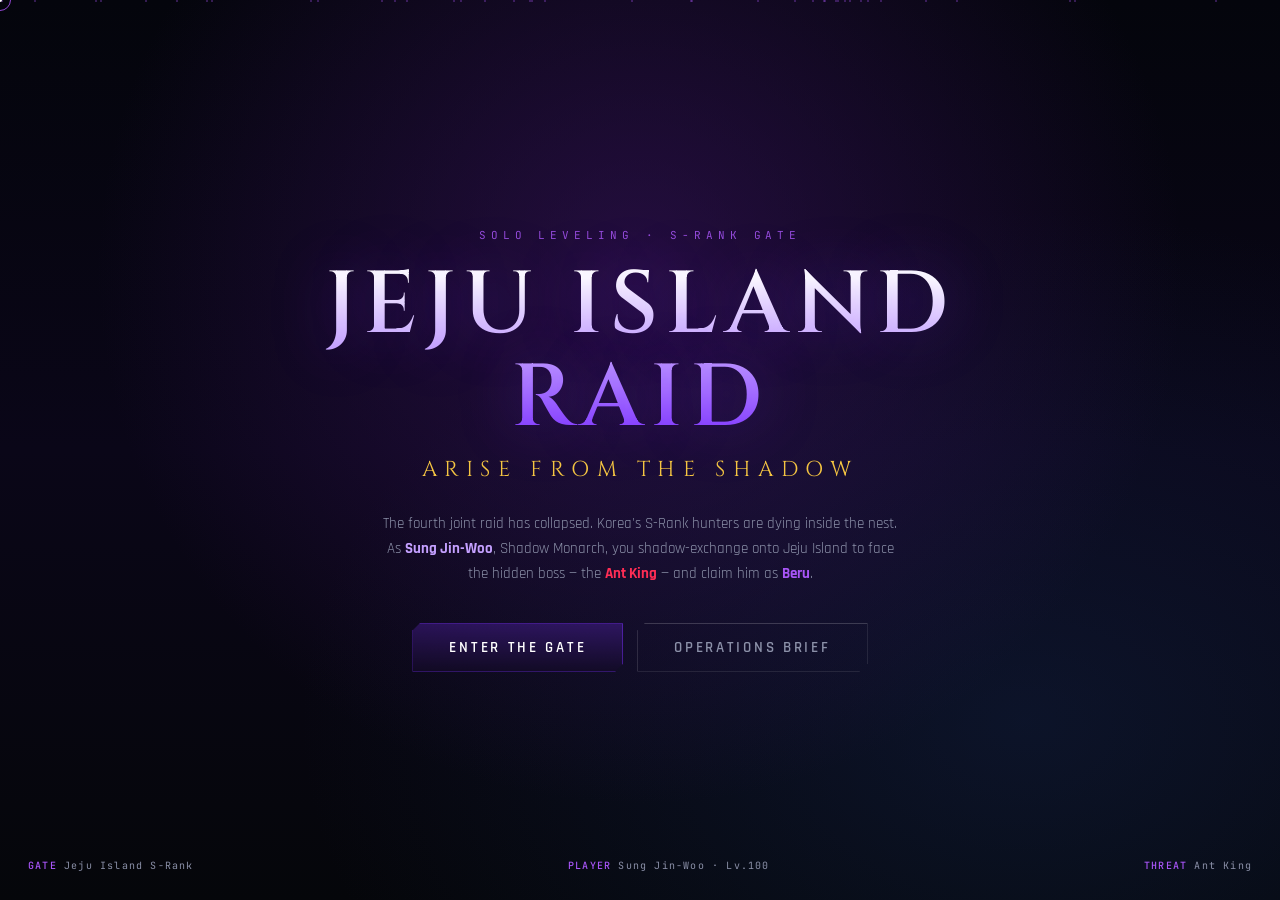
==== commit 6ab86bf1: "Fix Jeju Raid freeze: offline Three.js + instant load Co-authored-by: arena-agent <297053741+arena-a" ====
--- a/jeju-island-raid/jeju-island-raid-PLAY.html
+++ b/jeju-island-raid/jeju-island-raid-PLAY.html
@@ -970,7 +970,6 @@
   if(!d) return; d.className='show';
   d.textContent=(d.textContent?d.textContent+'\n':'')+(e.message||e)+(e.filename?' @ '+e.filename+':'+e.lineno:'');
 });
-console.log('[Jeju PLAY] THREE', typeof THREE !== 'undefined', THREE && THREE.REVISION);
 </script>
 <script>
 /**
